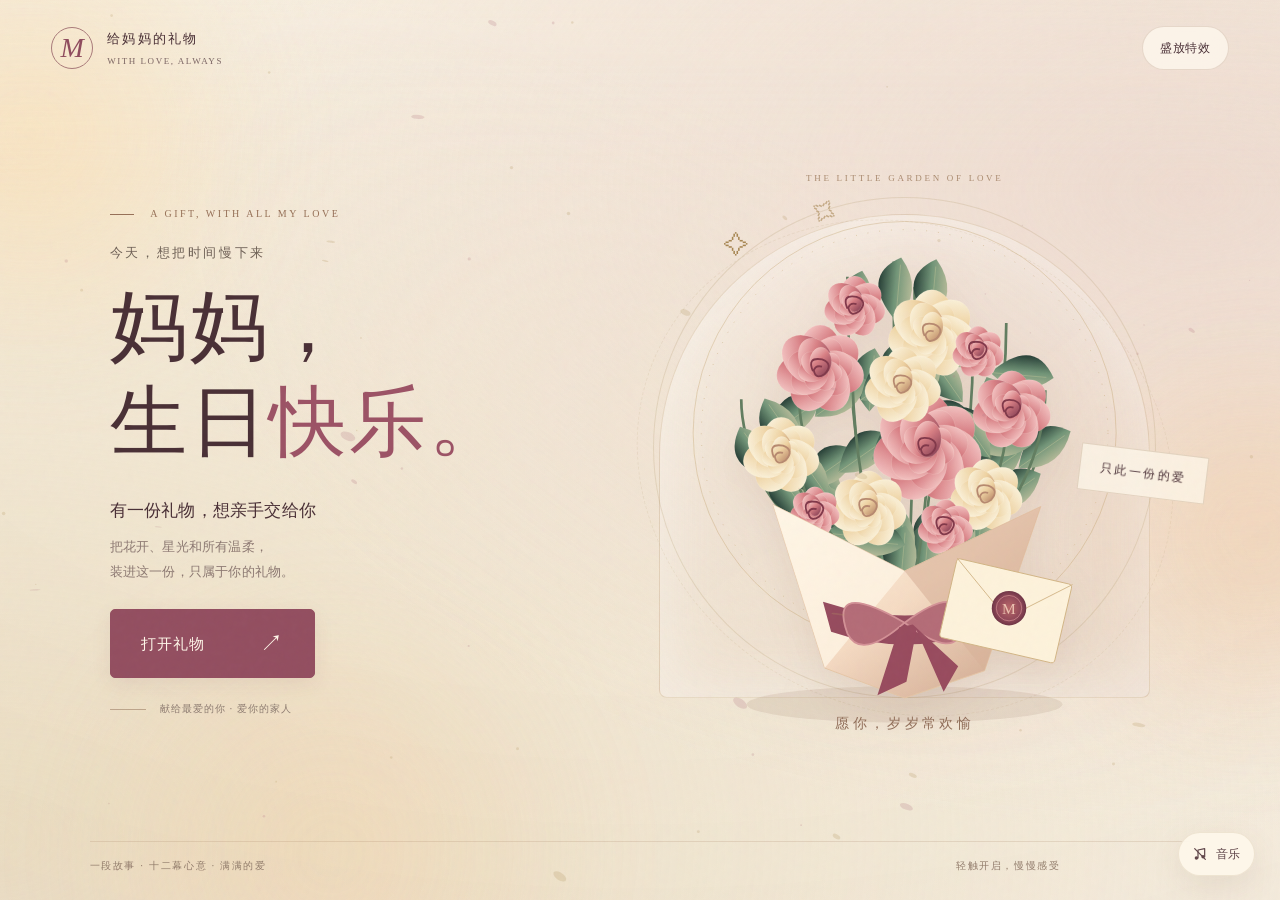
==== index.html @ ce263864 "Publish V8 birthday celebration and mobile layout" ====
<!DOCTYPE html>
<html lang="zh-CN">
<head>
<meta charset="utf-8">
<meta name="viewport" content="width=device-width,initial-scale=1,viewport-fit=cover">
<meta name="theme-color" content="#FBF3E9">
<meta name="format-detection" content="telephone=no,address=no,email=no">
<meta name="robots" content="noindex,nofollow">
<meta name="description" content="一封写给妈妈的生日祝福。">
<meta property="og:type" content="website">
<meta property="og:title" content="妈妈，生日快乐">
<meta property="og:description" content="有一份礼物，想亲手交给你。">
<meta property="og:image" content="assets/share.png">
<meta name="twitter:card" content="summary">
<title>妈妈，生日快乐</title>
<script src="motion-policy.js?v=gala8e"></script>
<link rel="icon" href="data:image/svg+xml,%3Csvg xmlns='http://www.w3.org/2000/svg' viewBox='0 0 32 32'%3E%3Crect width='32' height='32' rx='8' fill='%23FBF3E9'/%3E%3Crect x='9' y='17' width='14' height='9' rx='2' fill='%232A2420'/%3E%3Cpath d='M16 5c3 4 4 6 4 8a4 4 0 0 1-8 0c0-2 1-4 4-8z' fill='%23E8A85C'/%3E%3C/svg%3E">
<link rel="stylesheet" href="style.css?v=gala8e">
<link rel="stylesheet" href="story.css?v=gala8e">
<link rel="stylesheet" href="atelier.css?v=gala8e"><link rel="stylesheet" href="theatre.css?v=gala8e"><link rel="stylesheet" href="illustrated.css?v=gala8e"><link rel="stylesheet" href="gala.css?v=gala8e">
<link rel="stylesheet" href="performance.css?v=gala8e">
<link rel="stylesheet" href="surprises.css?v=gala8e">
<link rel="stylesheet" href="scenes-atelier.css?v=gala8e">
<link rel="preload" as="image" fetchpriority="low" href="assets/scenes/timeline.svg">
<link rel="preload" as="image" fetchpriority="low" href="assets/scenes/greenhouse.svg">
<link rel="preload" as="image" fetchpriority="low" href="assets/scenes/seaside.svg">
<link rel="preload" as="image" fetchpriority="low" href="assets/scenes/forest.svg">
<link rel="preload" as="image" fetchpriority="low" href="assets/scenes/clouds.svg">
<link rel="preload" as="image" fetchpriority="low" href="assets/scenes/musicbox.svg">
<link rel="preload" as="image" fetchpriority="low" href="assets/scenes/lanterns.svg">
<link rel="preload" as="image" fetchpriority="low" href="assets/scenes/memory.svg">
<link rel="preload" as="image" fetchpriority="low" href="assets/scenes/cake.svg">
<link rel="preload" as="image" fetchpriority="low" href="assets/scenes/wall.svg">
<link rel="preload" as="image" fetchpriority="low" href="assets/scenes/rain.svg">
<link rel="preload" as="image" fetchpriority="low" href="assets/scenes/closing.svg">
<link rel="stylesheet" href="chapter-details.css?v=gala8e">
<link rel="stylesheet" href="chapter-transitions.css?v=gala8e">
<link rel="stylesheet" href="paper-cut.css?v=gala8e">
<link rel="stylesheet" href="note-revival.css?v=gala8e">
<link rel="stylesheet" href="scene-play.css?v=gala8e">
<link rel="stylesheet" href="play-finale.css?v=gala8e">
<link rel="stylesheet" href="blessing-windows.css?v=gala8e">
<link rel="stylesheet" href="mobile-safe.css?v=gala8e">
</head>
<body>
<canvas id="celebration-fx" aria-hidden="true"></canvas>
<header class="atelier-header"><button class="brand" id="home-gift" aria-label="回到生日礼物首页"><b>M</b><span>给妈妈的礼物<small>WITH LOVE, ALWAYS</small></span></button><div class="header-actions"><button id="motion-toggle" class="utility" aria-pressed="false">盛放特效</button><button id="contents-open" hidden class="utility">礼物目录 <span aria-hidden="true">☰</span></button></div></header>
<dialog id="contents-dialog" class="atelier-dialog"><button class="dialog-close" data-close aria-label="关闭目录">×</button><p class="atelier-kicker">TWELVE CHAPTERS, ONE LOVE</p><h2>这一页，藏着很多爱</h2><p class="dialog-intro">慢慢看，也可以直接去你喜欢的地方。</p><div class="chapter-links"><button data-go="panel-timeline"><em>01</em><span>四季花园<small>把每一季的温柔，送给你</small></span><i>↗</i></button><button data-go="panel-greenhouse"><em>02</em><span>晨光温室<small>为爱浇水，静看花开</small></span><i>↗</i></button><button data-go="panel-seaside"><em>03</em><span>落日海湾<small>写下心愿，寄往大海</small></span><i>↗</i></button><button data-go="panel-forest"><em>04</em><span>萤火森林<small>唤醒萤火，点亮小径</small></span><i>↗</i></button><button data-go="panel-clouds"><em>05</em><span>云端气球<small>选择心愿，让气球出发</small></span><i>↗</i></button><button data-go="panel-musicbox"><em>06</em><span>旋转音乐盒<small>转动木马，听一段旋律</small></span><i>↗</i></button><button data-go="panel-lanterns"><em>07</em><span>团圆灯庭<small>亲手点亮六盏祝福灯</small></span><i>↗</i></button><button data-go="panel-memory"><em>08</em><span>收集星光<small>点亮六颗小小的心愿</small></span><i>↗</i></button><button data-go="panel-cake"><em>09</em><span>烛光许愿<small>吹灭蜡烛，看烟花绽放</small></span><i>↗</i></button><button data-go="panel-wall"><em>10</em><span>祝福信笺<small>把想说的话认真收藏</small></span><i>↗</i></button><button data-go="panel-rain"><em>11</em><span>温柔落满<small>让牵挂变成一场祝福雨</small></span><i>↗</i></button><button data-go="panel-closing"><em>12</em><span>一封家书<small>有些爱，想慢慢说给你听</small></span><i>↗</i></button></div><button type="button" id="keepsake-menu" class="keepsake-menu"><span>给妈妈的心意小册子 ↗</span><small id="keepsake-menu-count">已收藏 0 / 12 份心意</small></button><div class="transition-settings"><label for="transition-style">页面转场</label><select id="transition-style" disabled><option value="auto">整页折叠 · 纸飞机</option></select><label for="animation-quality">动画效果</label><select id="animation-quality" data-animation-quality><option value="auto">自动 · 推荐</option><option value="smooth">流畅</option><option value="rich">丰富</option></select><p>纸页会先盖住画面，再展开下一幕。手机可选“流畅”减少动态细节。左右滑动或点下方按钮，进入下一幕。</p></div></dialog>
<dialog id="season-dialog" class="atelier-dialog season-dialog"><button class="dialog-close" data-close aria-label="关闭花语">×</button><p class="atelier-kicker">A LITTLE WISH FOR YOU</p><div class="season-flower" aria-hidden="true">✿</div><h2 id="season-title"></h2><p id="season-copy"></p><button class="btn" data-close>把这份温柔收好</button></dialog>


<a class="skip-link" href="#open-gift">开始阅读礼物</a>

<!-- ============ 动态背景：底色 / 光斑 / 星点 / 光尘 / 暗角 ============ -->
<div class="bg" aria-hidden="true">
  <div class="bg-wash"></div>
  <div class="bg-glow bg-glow--a"></div>
  <div class="bg-glow bg-glow--b"></div>
  <div class="bg-glow bg-glow--c"></div>
  <div class="bg-bokeh" id="bg-bokeh"></div>
  <div class="bg-dust" id="bg-dust"></div>
  <div class="bg-meteors" id="bg-meteors"></div>
  <div class="bg-vignette"></div>
</div>

<div class="stage">

  <!-- ============ 第一幕：礼物盒 ============ -->
  <section class="act act--opening" id="act-opening" aria-labelledby="opening-title">
    <div class="opening-layout">
      <div class="opening-copy">
        <p class="atelier-kicker"><span></span> A GIFT, WITH ALL MY LOVE</p>
        <p class="eyebrow" id="opening-eyebrow">今天，想把时间慢下来</p>
        <h1 class="hero-title">妈妈，<br>生日<span>快乐。</span></h1>
        <p class="opening-note" id="opening-title">有一份礼物，想亲手交给你</p>
        <p class="hero-sub">把花开、星光和所有温柔，<br>装进这一份，只属于你的礼物。</p>
        <button class="btn primary-open" id="open-gift" type="button" aria-label="打开生日礼物"><span id="gift-label">打开礼物</span><span aria-hidden="true">↗</span></button>
        
        <div class="dedication"><span class="dedication-line"></span><span>献给最爱的你 · 爱你的家人</span></div>
      </div>
      <div class="opening-art"><div class="art-orbit orbit-a"></div><div class="art-orbit orbit-b"></div><p class="art-label">THE LITTLE GARDEN OF LOVE</p><svg class="bouquet-art" viewBox="0 0 600 650" aria-hidden="true" xmlns="http://www.w3.org/2000/svg"><defs>
    <linearGradient id="herorose" x2=".8" y2="1"><stop stop-color="#ffe0dc"/><stop offset=".48" stop-color="#d87f84"/><stop offset="1" stop-color="#873e53"/></linearGradient>
    <linearGradient id="herocream" x2=".8" y2="1"><stop stop-color="#fffced"/><stop offset=".55" stop-color="#eed2a1"/><stop offset="1" stop-color="#bc8969"/></linearGradient>
    <linearGradient id="heroleaf"><stop stop-color="#263e36"/><stop offset=".5" stop-color="#719477"/><stop offset="1" stop-color="#b2b997"/></linearGradient>
    <linearGradient id="heropaper" x2="1" y2="1"><stop stop-color="#fff9e9"/><stop offset=".5" stop-color="#f5dbc3"/><stop offset="1" stop-color="#c99e85"/></linearGradient>
    <radialGradient id="heroseal"><stop stop-color="#b96868"/><stop offset=".7" stop-color="#904758"/><stop offset="1" stop-color="#6e3445"/></radialGradient>
    </defs><ellipse cx="300" cy="592" rx="174" ry="20" fill="#815b47" opacity=".12"/>
    <circle cx="300" cy="293" r="233" fill="none" stroke="#b89456" opacity=".34"/>
    <circle cx="300" cy="293" r="224" fill="none" stroke="#b89456" stroke-dasharray="1 12" opacity=".45"/>
    <g class="flower-sway"><path d="M300 510 Q390 370 390 270" stroke="#627d60" stroke-width="3" fill="none"/><g transform="translate(375.6 308.4) rotate(55)"><path d="M0 0Q-45-45 0-70Q30-35 0 0Z" fill="url(#heroleaf)"/><path d="M0 0V-62" stroke="#d4d1a1" stroke-width=".6" opacity=".6"/></g><g transform="translate(355.8 361.2) rotate(55)"><path d="M0 0Q-45-45 0-70Q30-35 0 0Z" fill="url(#heroleaf)"/><path d="M0 0V-62" stroke="#d4d1a1" stroke-width=".6" opacity=".6"/></g><path d="M300 510 Q216 370 216 343" stroke="#627d60" stroke-width="3" fill="none"/><g transform="translate(230.0 370.3) rotate(-35)"><path d="M0 0Q-45-45 0-70Q30-35 0 0Z" fill="url(#heroleaf)"/><path d="M0 0V-62" stroke="#d4d1a1" stroke-width=".6" opacity=".6"/></g><g transform="translate(248.3 406.9) rotate(-35)"><path d="M0 0Q-45-45 0-70Q30-35 0 0Z" fill="url(#heroleaf)"/><path d="M0 0V-62" stroke="#d4d1a1" stroke-width=".6" opacity=".6"/></g><path d="M300 510 Q311 370 311 132" stroke="#627d60" stroke-width="3" fill="none"/><g transform="translate(310.0 192.9) rotate(95)"><path d="M0 0Q-45-45 0-70Q30-35 0 0Z" fill="url(#heroleaf)"/><path d="M0 0V-62" stroke="#d4d1a1" stroke-width=".6" opacity=".6"/></g><g transform="translate(307.3 276.0) rotate(95)"><path d="M0 0Q-45-45 0-70Q30-35 0 0Z" fill="url(#heroleaf)"/><path d="M0 0V-62" stroke="#d4d1a1" stroke-width=".6" opacity=".6"/></g><path d="M300 510 Q396 370 396 402" stroke="#627d60" stroke-width="3" fill="none"/><g transform="translate(381.3 419.7) rotate(5)"><path d="M0 0Q-45-45 0-70Q30-35 0 0Z" fill="url(#heroleaf)"/><path d="M0 0V-62" stroke="#d4d1a1" stroke-width=".6" opacity=".6"/></g><g transform="translate(360.0 443.3) rotate(5)"><path d="M0 0Q-45-45 0-70Q30-35 0 0Z" fill="url(#heroleaf)"/><path d="M0 0V-62" stroke="#d4d1a1" stroke-width=".6" opacity=".6"/></g><path d="M300 510 Q120 370 120 256" stroke="#627d60" stroke-width="3" fill="none"/><g transform="translate(149.4 296.7) rotate(55)"><path d="M0 0Q-45-45 0-70Q30-35 0 0Z" fill="url(#heroleaf)"/><path d="M0 0V-62" stroke="#d4d1a1" stroke-width=".6" opacity=".6"/></g><g transform="translate(188.9 352.6) rotate(55)"><path d="M0 0Q-45-45 0-70Q30-35 0 0Z" fill="url(#heroleaf)"/><path d="M0 0V-62" stroke="#d4d1a1" stroke-width=".6" opacity=".6"/></g><path d="M300 510 Q375 370 375 211" stroke="#627d60" stroke-width="3" fill="none"/><g transform="translate(363.8 259.2) rotate(-35)"><path d="M0 0Q-45-45 0-70Q30-35 0 0Z" fill="url(#heroleaf)"/><path d="M0 0V-62" stroke="#d4d1a1" stroke-width=".6" opacity=".6"/></g><g transform="translate(347.1 324.9) rotate(-35)"><path d="M0 0Q-45-45 0-70Q30-35 0 0Z" fill="url(#heroleaf)"/><path d="M0 0V-62" stroke="#d4d1a1" stroke-width=".6" opacity=".6"/></g><path d="M300 510 Q270 370 270 403" stroke="#627d60" stroke-width="3" fill="none"/><g transform="translate(275.4 420.4) rotate(95)"><path d="M0 0Q-45-45 0-70Q30-35 0 0Z" fill="url(#heroleaf)"/><path d="M0 0V-62" stroke="#d4d1a1" stroke-width=".6" opacity=".6"/></g><g transform="translate(281.9 443.8) rotate(95)"><path d="M0 0Q-45-45 0-70Q30-35 0 0Z" fill="url(#heroleaf)"/><path d="M0 0V-62" stroke="#d4d1a1" stroke-width=".6" opacity=".6"/></g><path d="M300 510 Q237 370 237 121" stroke="#627d60" stroke-width="3" fill="none"/><g transform="translate(247.2 184.0) rotate(5)"><path d="M0 0Q-45-45 0-70Q30-35 0 0Z" fill="url(#heroleaf)"/><path d="M0 0V-62" stroke="#d4d1a1" stroke-width=".6" opacity=".6"/></g><g transform="translate(261.1 269.4) rotate(5)"><path d="M0 0Q-45-45 0-70Q30-35 0 0Z" fill="url(#heroleaf)"/><path d="M0 0V-62" stroke="#d4d1a1" stroke-width=".6" opacity=".6"/></g><path d="M300 510 Q449 370 449 297" stroke="#627d60" stroke-width="3" fill="none"/><g transform="translate(425.5 331.4) rotate(55)"><path d="M0 0Q-45-45 0-70Q30-35 0 0Z" fill="url(#heroleaf)"/><path d="M0 0V-62" stroke="#d4d1a1" stroke-width=".6" opacity=".6"/></g><g transform="translate(392.6 378.2) rotate(55)"><path d="M0 0Q-45-45 0-70Q30-35 0 0Z" fill="url(#heroleaf)"/><path d="M0 0V-62" stroke="#d4d1a1" stroke-width=".6" opacity=".6"/></g><path d="M300 510 Q131 370 131 311" stroke="#627d60" stroke-width="3" fill="none"/><g transform="translate(158.8 343.4) rotate(-35)"><path d="M0 0Q-45-45 0-70Q30-35 0 0Z" fill="url(#heroleaf)"/><path d="M0 0V-62" stroke="#d4d1a1" stroke-width=".6" opacity=".6"/></g><g transform="translate(195.7 387.1) rotate(-35)"><path d="M0 0Q-45-45 0-70Q30-35 0 0Z" fill="url(#heroleaf)"/><path d="M0 0V-62" stroke="#d4d1a1" stroke-width=".6" opacity=".6"/></g><path d="M300 510 Q338 370 338 144" stroke="#627d60" stroke-width="3" fill="none"/><g transform="translate(331.9 203.3) rotate(95)"><path d="M0 0Q-45-45 0-70Q30-35 0 0Z" fill="url(#heroleaf)"/><path d="M0 0V-62" stroke="#d4d1a1" stroke-width=".6" opacity=".6"/></g><g transform="translate(323.6 283.7) rotate(95)"><path d="M0 0Q-45-45 0-70Q30-35 0 0Z" fill="url(#heroleaf)"/><path d="M0 0V-62" stroke="#d4d1a1" stroke-width=".6" opacity=".6"/></g><path d="M300 510 Q333 370 333 429" stroke="#627d60" stroke-width="3" fill="none"/><g transform="translate(328.5 442.2) rotate(5)"><path d="M0 0Q-45-45 0-70Q30-35 0 0Z" fill="url(#heroleaf)"/><path d="M0 0V-62" stroke="#d4d1a1" stroke-width=".6" opacity=".6"/></g><g transform="translate(321.1 459.9) rotate(5)"><path d="M0 0Q-45-45 0-70Q30-35 0 0Z" fill="url(#heroleaf)"/><path d="M0 0V-62" stroke="#d4d1a1" stroke-width=".6" opacity=".6"/></g><path d="M300 510 Q182 370 182 229" stroke="#627d60" stroke-width="3" fill="none"/><g transform="translate(201.1 274.8) rotate(55)"><path d="M0 0Q-45-45 0-70Q30-35 0 0Z" fill="url(#heroleaf)"/><path d="M0 0V-62" stroke="#d4d1a1" stroke-width=".6" opacity=".6"/></g><g transform="translate(227.0 336.4) rotate(55)"><path d="M0 0Q-45-45 0-70Q30-35 0 0Z" fill="url(#heroleaf)"/><path d="M0 0V-62" stroke="#d4d1a1" stroke-width=".6" opacity=".6"/></g><path d="M300 510 Q455 370 455 246" stroke="#627d60" stroke-width="3" fill="none"/><g transform="translate(430.4 288.6) rotate(-35)"><path d="M0 0Q-45-45 0-70Q30-35 0 0Z" fill="url(#heroleaf)"/><path d="M0 0V-62" stroke="#d4d1a1" stroke-width=".6" opacity=".6"/></g><g transform="translate(396.2 346.6) rotate(-35)"><path d="M0 0Q-45-45 0-70Q30-35 0 0Z" fill="url(#heroleaf)"/><path d="M0 0V-62" stroke="#d4d1a1" stroke-width=".6" opacity=".6"/></g><path d="M300 510 Q195 370 195 383" stroke="#627d60" stroke-width="3" fill="none"/><g transform="translate(212.3 403.4) rotate(95)"><path d="M0 0Q-45-45 0-70Q30-35 0 0Z" fill="url(#heroleaf)"/><path d="M0 0V-62" stroke="#d4d1a1" stroke-width=".6" opacity=".6"/></g><g transform="translate(235.3 431.3) rotate(95)"><path d="M0 0Q-45-45 0-70Q30-35 0 0Z" fill="url(#heroleaf)"/><path d="M0 0V-62" stroke="#d4d1a1" stroke-width=".6" opacity=".6"/></g><path d="M300 510 Q288 370 288 104" stroke="#627d60" stroke-width="3" fill="none"/><g transform="translate(290.1 169.3) rotate(5)"><path d="M0 0Q-45-45 0-70Q30-35 0 0Z" fill="url(#heroleaf)"/><path d="M0 0V-62" stroke="#d4d1a1" stroke-width=".6" opacity=".6"/></g><g transform="translate(292.7 258.5) rotate(5)"><path d="M0 0Q-45-45 0-70Q30-35 0 0Z" fill="url(#heroleaf)"/><path d="M0 0V-62" stroke="#d4d1a1" stroke-width=".6" opacity=".6"/></g><path d="M300 510 Q386 370 386 321" stroke="#627d60" stroke-width="3" fill="none"/><g transform="translate(372.7 351.6) rotate(55)"><path d="M0 0Q-45-45 0-70Q30-35 0 0Z" fill="url(#heroleaf)"/><path d="M0 0V-62" stroke="#d4d1a1" stroke-width=".6" opacity=".6"/></g><g transform="translate(353.7 393.1) rotate(55)"><path d="M0 0Q-45-45 0-70Q30-35 0 0Z" fill="url(#heroleaf)"/><path d="M0 0V-62" stroke="#d4d1a1" stroke-width=".6" opacity=".6"/></g><path d="M300 510 Q164 370 164 274" stroke="#627d60" stroke-width="3" fill="none"/><g transform="translate(185.9 312.4) rotate(-35)"><path d="M0 0Q-45-45 0-70Q30-35 0 0Z" fill="url(#heroleaf)"/><path d="M0 0V-62" stroke="#d4d1a1" stroke-width=".6" opacity=".6"/></g><g transform="translate(215.8 364.1) rotate(-35)"><path d="M0 0Q-45-45 0-70Q30-35 0 0Z" fill="url(#heroleaf)"/><path d="M0 0V-62" stroke="#d4d1a1" stroke-width=".6" opacity=".6"/></g><path d="M300 510 Q412 370 412 172" stroke="#627d60" stroke-width="3" fill="none"/><g transform="translate(394.4 226.4) rotate(95)"><path d="M0 0Q-45-45 0-70Q30-35 0 0Z" fill="url(#heroleaf)"/><path d="M0 0V-62" stroke="#d4d1a1" stroke-width=".6" opacity=".6"/></g><g transform="translate(369.7 300.7) rotate(95)"><path d="M0 0Q-45-45 0-70Q30-35 0 0Z" fill="url(#heroleaf)"/><path d="M0 0V-62" stroke="#d4d1a1" stroke-width=".6" opacity=".6"/></g><path d="M300 510 Q292 370 292 436" stroke="#627d60" stroke-width="3" fill="none"/><g transform="translate(293.3 448.5) rotate(5)"><path d="M0 0Q-45-45 0-70Q30-35 0 0Z" fill="url(#heroleaf)"/><path d="M0 0V-62" stroke="#d4d1a1" stroke-width=".6" opacity=".6"/></g><g transform="translate(295.1 464.6) rotate(5)"><path d="M0 0Q-45-45 0-70Q30-35 0 0Z" fill="url(#heroleaf)"/><path d="M0 0V-62" stroke="#d4d1a1" stroke-width=".6" opacity=".6"/></g><path d="M300 510 Q242 370 242 208" stroke="#627d60" stroke-width="3" fill="none"/><g transform="translate(251.4 256.9) rotate(55)"><path d="M0 0Q-45-45 0-70Q30-35 0 0Z" fill="url(#heroleaf)"/><path d="M0 0V-62" stroke="#d4d1a1" stroke-width=".6" opacity=".6"/></g><g transform="translate(264.1 323.2) rotate(55)"><path d="M0 0Q-45-45 0-70Q30-35 0 0Z" fill="url(#heroleaf)"/><path d="M0 0V-62" stroke="#d4d1a1" stroke-width=".6" opacity=".6"/></g><path d="M300 510 Q412 370 412 284" stroke="#627d60" stroke-width="3" fill="none"/><g transform="translate(394.1 320.4) rotate(-35)"><path d="M0 0Q-45-45 0-70Q30-35 0 0Z" fill="url(#heroleaf)"/><path d="M0 0V-62" stroke="#d4d1a1" stroke-width=".6" opacity=".6"/></g><g transform="translate(369.5 370.0) rotate(-35)"><path d="M0 0Q-45-45 0-70Q30-35 0 0Z" fill="url(#heroleaf)"/><path d="M0 0V-62" stroke="#d4d1a1" stroke-width=".6" opacity=".6"/></g><path d="M300 510 Q188 370 188 349" stroke="#627d60" stroke-width="3" fill="none"/><g transform="translate(206.4 374.9) rotate(95)"><path d="M0 0Q-45-45 0-70Q30-35 0 0Z" fill="url(#heroleaf)"/><path d="M0 0V-62" stroke="#d4d1a1" stroke-width=".6" opacity=".6"/></g><g transform="translate(230.9 410.3) rotate(95)"><path d="M0 0Q-45-45 0-70Q30-35 0 0Z" fill="url(#heroleaf)"/><path d="M0 0V-62" stroke="#d4d1a1" stroke-width=".6" opacity=".6"/></g><path d="M300 510 Q334 370 334 106" stroke="#627d60" stroke-width="3" fill="none"/><g transform="translate(328.9 171.4) rotate(5)"><path d="M0 0Q-45-45 0-70Q30-35 0 0Z" fill="url(#heroleaf)"/><path d="M0 0V-62" stroke="#d4d1a1" stroke-width=".6" opacity=".6"/></g><g transform="translate(321.3 260.1) rotate(5)"><path d="M0 0Q-45-45 0-70Q30-35 0 0Z" fill="url(#heroleaf)"/><path d="M0 0V-62" stroke="#d4d1a1" stroke-width=".6" opacity=".6"/></g><g class="bloom bloom-0" style="--delay:0.0s" transform="translate(207 223)"><g class="bloom-inner"><ellipse rx="23.9" ry="32.2" cy="-16.6" transform="rotate(0.0)" fill="url(#herorose)" stroke="#fff7e9" stroke-opacity=".2" stroke-width=".7"/><ellipse rx="23.9" ry="32.2" cy="-16.6" transform="rotate(51.4)" fill="url(#herorose)" stroke="#fff7e9" stroke-opacity=".2" stroke-width=".7"/><ellipse rx="23.9" ry="32.2" cy="-16.6" transform="rotate(102.9)" fill="url(#herorose)" stroke="#fff7e9" stroke-opacity=".2" stroke-width=".7"/><ellipse rx="23.9" ry="32.2" cy="-16.6" transform="rotate(154.3)" fill="url(#herorose)" stroke="#fff7e9" stroke-opacity=".2" stroke-width=".7"/><ellipse rx="23.9" ry="32.2" cy="-16.6" transform="rotate(205.7)" fill="url(#herorose)" stroke="#fff7e9" stroke-opacity=".2" stroke-width=".7"/><ellipse rx="23.9" ry="32.2" cy="-16.6" transform="rotate(257.1)" fill="url(#herorose)" stroke="#fff7e9" stroke-opacity=".2" stroke-width=".7"/><ellipse rx="23.9" ry="32.2" cy="-16.6" transform="rotate(308.6)" fill="url(#herorose)" stroke="#fff7e9" stroke-opacity=".2" stroke-width=".7"/><ellipse rx="17.9" ry="24.1" cy="-12.4" transform="rotate(27.0)" fill="url(#herorose)" stroke="#fff7e9" stroke-opacity=".2" stroke-width=".7"/><ellipse rx="17.9" ry="24.1" cy="-12.4" transform="rotate(78.4)" fill="url(#herorose)" stroke="#fff7e9" stroke-opacity=".2" stroke-width=".7"/><ellipse rx="17.9" ry="24.1" cy="-12.4" transform="rotate(129.9)" fill="url(#herorose)" stroke="#fff7e9" stroke-opacity=".2" stroke-width=".7"/><ellipse rx="17.9" ry="24.1" cy="-12.4" transform="rotate(181.3)" fill="url(#herorose)" stroke="#fff7e9" stroke-opacity=".2" stroke-width=".7"/><ellipse rx="17.9" ry="24.1" cy="-12.4" transform="rotate(232.7)" fill="url(#herorose)" stroke="#fff7e9" stroke-opacity=".2" stroke-width=".7"/><ellipse rx="17.9" ry="24.1" cy="-12.4" transform="rotate(284.1)" fill="url(#herorose)" stroke="#fff7e9" stroke-opacity=".2" stroke-width=".7"/><ellipse rx="17.9" ry="24.1" cy="-12.4" transform="rotate(335.6)" fill="url(#herorose)" stroke="#fff7e9" stroke-opacity=".2" stroke-width=".7"/><ellipse rx="12.0" ry="16.1" cy="-8.3" transform="rotate(54.0)" fill="url(#herorose)" stroke="#fff7e9" stroke-opacity=".2" stroke-width=".7"/><ellipse rx="12.0" ry="16.1" cy="-8.3" transform="rotate(105.4)" fill="url(#herorose)" stroke="#fff7e9" stroke-opacity=".2" stroke-width=".7"/><ellipse rx="12.0" ry="16.1" cy="-8.3" transform="rotate(156.9)" fill="url(#herorose)" stroke="#fff7e9" stroke-opacity=".2" stroke-width=".7"/><ellipse rx="12.0" ry="16.1" cy="-8.3" transform="rotate(208.3)" fill="url(#herorose)" stroke="#fff7e9" stroke-opacity=".2" stroke-width=".7"/><ellipse rx="12.0" ry="16.1" cy="-8.3" transform="rotate(259.7)" fill="url(#herorose)" stroke="#fff7e9" stroke-opacity=".2" stroke-width=".7"/><ellipse rx="12.0" ry="16.1" cy="-8.3" transform="rotate(311.1)" fill="url(#herorose)" stroke="#fff7e9" stroke-opacity=".2" stroke-width=".7"/><ellipse rx="12.0" ry="16.1" cy="-8.3" transform="rotate(362.6)" fill="url(#herorose)" stroke="#fff7e9" stroke-opacity=".2" stroke-width=".7"/><path d="M-8 2Q-15-14 2-11Q15-6 5 5Q-5 12-7 1Q-5-5 2-3" fill="none" stroke="#81384a" stroke-width="2"/></g></g><g class="bloom bloom-1" style="--delay:0.11s" transform="translate(330 184)"><g class="bloom-inner"><ellipse rx="23.9" ry="32.2" cy="-16.6" transform="rotate(0.0)" fill="url(#herocream)" stroke="#fff7e9" stroke-opacity=".2" stroke-width=".7"/><ellipse rx="23.9" ry="32.2" cy="-16.6" transform="rotate(51.4)" fill="url(#herocream)" stroke="#fff7e9" stroke-opacity=".2" stroke-width=".7"/><ellipse rx="23.9" ry="32.2" cy="-16.6" transform="rotate(102.9)" fill="url(#herocream)" stroke="#fff7e9" stroke-opacity=".2" stroke-width=".7"/><ellipse rx="23.9" ry="32.2" cy="-16.6" transform="rotate(154.3)" fill="url(#herocream)" stroke="#fff7e9" stroke-opacity=".2" stroke-width=".7"/><ellipse rx="23.9" ry="32.2" cy="-16.6" transform="rotate(205.7)" fill="url(#herocream)" stroke="#fff7e9" stroke-opacity=".2" stroke-width=".7"/><ellipse rx="23.9" ry="32.2" cy="-16.6" transform="rotate(257.1)" fill="url(#herocream)" stroke="#fff7e9" stroke-opacity=".2" stroke-width=".7"/><ellipse rx="23.9" ry="32.2" cy="-16.6" transform="rotate(308.6)" fill="url(#herocream)" stroke="#fff7e9" stroke-opacity=".2" stroke-width=".7"/><ellipse rx="17.9" ry="24.1" cy="-12.4" transform="rotate(27.0)" fill="url(#herocream)" stroke="#fff7e9" stroke-opacity=".2" stroke-width=".7"/><ellipse rx="17.9" ry="24.1" cy="-12.4" transform="rotate(78.4)" fill="url(#herocream)" stroke="#fff7e9" stroke-opacity=".2" stroke-width=".7"/><ellipse rx="17.9" ry="24.1" cy="-12.4" transform="rotate(129.9)" fill="url(#herocream)" stroke="#fff7e9" stroke-opacity=".2" stroke-width=".7"/><ellipse rx="17.9" ry="24.1" cy="-12.4" transform="rotate(181.3)" fill="url(#herocream)" stroke="#fff7e9" stroke-opacity=".2" stroke-width=".7"/><ellipse rx="17.9" ry="24.1" cy="-12.4" transform="rotate(232.7)" fill="url(#herocream)" stroke="#fff7e9" stroke-opacity=".2" stroke-width=".7"/><ellipse rx="17.9" ry="24.1" cy="-12.4" transform="rotate(284.1)" fill="url(#herocream)" stroke="#fff7e9" stroke-opacity=".2" stroke-width=".7"/><ellipse rx="17.9" ry="24.1" cy="-12.4" transform="rotate(335.6)" fill="url(#herocream)" stroke="#fff7e9" stroke-opacity=".2" stroke-width=".7"/><ellipse rx="12.0" ry="16.1" cy="-8.3" transform="rotate(54.0)" fill="url(#herocream)" stroke="#fff7e9" stroke-opacity=".2" stroke-width=".7"/><ellipse rx="12.0" ry="16.1" cy="-8.3" transform="rotate(105.4)" fill="url(#herocream)" stroke="#fff7e9" stroke-opacity=".2" stroke-width=".7"/><ellipse rx="12.0" ry="16.1" cy="-8.3" transform="rotate(156.9)" fill="url(#herocream)" stroke="#fff7e9" stroke-opacity=".2" stroke-width=".7"/><ellipse rx="12.0" ry="16.1" cy="-8.3" transform="rotate(208.3)" fill="url(#herocream)" stroke="#fff7e9" stroke-opacity=".2" stroke-width=".7"/><ellipse rx="12.0" ry="16.1" cy="-8.3" transform="rotate(259.7)" fill="url(#herocream)" stroke="#fff7e9" stroke-opacity=".2" stroke-width=".7"/><ellipse rx="12.0" ry="16.1" cy="-8.3" transform="rotate(311.1)" fill="url(#herocream)" stroke="#fff7e9" stroke-opacity=".2" stroke-width=".7"/><ellipse rx="12.0" ry="16.1" cy="-8.3" transform="rotate(362.6)" fill="url(#herocream)" stroke="#fff7e9" stroke-opacity=".2" stroke-width=".7"/><path d="M-8 2Q-15-14 2-11Q15-6 5 5Q-5 12-7 1Q-5-5 2-3" fill="none" stroke="#b7896f" stroke-width="2"/></g></g><g class="bloom bloom-2" style="--delay:0.22s" transform="translate(418 268)"><g class="bloom-inner"><ellipse rx="21.3" ry="28.7" cy="-14.8" transform="rotate(0.0)" fill="url(#herorose)" stroke="#fff7e9" stroke-opacity=".2" stroke-width=".7"/><ellipse rx="21.3" ry="28.7" cy="-14.8" transform="rotate(51.4)" fill="url(#herorose)" stroke="#fff7e9" stroke-opacity=".2" stroke-width=".7"/><ellipse rx="21.3" ry="28.7" cy="-14.8" transform="rotate(102.9)" fill="url(#herorose)" stroke="#fff7e9" stroke-opacity=".2" stroke-width=".7"/><ellipse rx="21.3" ry="28.7" cy="-14.8" transform="rotate(154.3)" fill="url(#herorose)" stroke="#fff7e9" stroke-opacity=".2" stroke-width=".7"/><ellipse rx="21.3" ry="28.7" cy="-14.8" transform="rotate(205.7)" fill="url(#herorose)" stroke="#fff7e9" stroke-opacity=".2" stroke-width=".7"/><ellipse rx="21.3" ry="28.7" cy="-14.8" transform="rotate(257.1)" fill="url(#herorose)" stroke="#fff7e9" stroke-opacity=".2" stroke-width=".7"/><ellipse rx="21.3" ry="28.7" cy="-14.8" transform="rotate(308.6)" fill="url(#herorose)" stroke="#fff7e9" stroke-opacity=".2" stroke-width=".7"/><ellipse rx="16.0" ry="21.5" cy="-11.1" transform="rotate(27.0)" fill="url(#herorose)" stroke="#fff7e9" stroke-opacity=".2" stroke-width=".7"/><ellipse rx="16.0" ry="21.5" cy="-11.1" transform="rotate(78.4)" fill="url(#herorose)" stroke="#fff7e9" stroke-opacity=".2" stroke-width=".7"/><ellipse rx="16.0" ry="21.5" cy="-11.1" transform="rotate(129.9)" fill="url(#herorose)" stroke="#fff7e9" stroke-opacity=".2" stroke-width=".7"/><ellipse rx="16.0" ry="21.5" cy="-11.1" transform="rotate(181.3)" fill="url(#herorose)" stroke="#fff7e9" stroke-opacity=".2" stroke-width=".7"/><ellipse rx="16.0" ry="21.5" cy="-11.1" transform="rotate(232.7)" fill="url(#herorose)" stroke="#fff7e9" stroke-opacity=".2" stroke-width=".7"/><ellipse rx="16.0" ry="21.5" cy="-11.1" transform="rotate(284.1)" fill="url(#herorose)" stroke="#fff7e9" stroke-opacity=".2" stroke-width=".7"/><ellipse rx="16.0" ry="21.5" cy="-11.1" transform="rotate(335.6)" fill="url(#herorose)" stroke="#fff7e9" stroke-opacity=".2" stroke-width=".7"/><ellipse rx="10.7" ry="14.3" cy="-7.4" transform="rotate(54.0)" fill="url(#herorose)" stroke="#fff7e9" stroke-opacity=".2" stroke-width=".7"/><ellipse rx="10.7" ry="14.3" cy="-7.4" transform="rotate(105.4)" fill="url(#herorose)" stroke="#fff7e9" stroke-opacity=".2" stroke-width=".7"/><ellipse rx="10.7" ry="14.3" cy="-7.4" transform="rotate(156.9)" fill="url(#herorose)" stroke="#fff7e9" stroke-opacity=".2" stroke-width=".7"/><ellipse rx="10.7" ry="14.3" cy="-7.4" transform="rotate(208.3)" fill="url(#herorose)" stroke="#fff7e9" stroke-opacity=".2" stroke-width=".7"/><ellipse rx="10.7" ry="14.3" cy="-7.4" transform="rotate(259.7)" fill="url(#herorose)" stroke="#fff7e9" stroke-opacity=".2" stroke-width=".7"/><ellipse rx="10.7" ry="14.3" cy="-7.4" transform="rotate(311.1)" fill="url(#herorose)" stroke="#fff7e9" stroke-opacity=".2" stroke-width=".7"/><ellipse rx="10.7" ry="14.3" cy="-7.4" transform="rotate(362.6)" fill="url(#herorose)" stroke="#fff7e9" stroke-opacity=".2" stroke-width=".7"/><path d="M-8 2Q-15-14 2-11Q15-6 5 5Q-5 12-7 1Q-5-5 2-3" fill="none" stroke="#81384a" stroke-width="2"/></g></g><g class="bloom bloom-3" style="--delay:0.33s" transform="translate(164 318)"><g class="bloom-inner"><ellipse rx="20.8" ry="28.0" cy="-14.4" transform="rotate(0.0)" fill="url(#herocream)" stroke="#fff7e9" stroke-opacity=".2" stroke-width=".7"/><ellipse rx="20.8" ry="28.0" cy="-14.4" transform="rotate(51.4)" fill="url(#herocream)" stroke="#fff7e9" stroke-opacity=".2" stroke-width=".7"/><ellipse rx="20.8" ry="28.0" cy="-14.4" transform="rotate(102.9)" fill="url(#herocream)" stroke="#fff7e9" stroke-opacity=".2" stroke-width=".7"/><ellipse rx="20.8" ry="28.0" cy="-14.4" transform="rotate(154.3)" fill="url(#herocream)" stroke="#fff7e9" stroke-opacity=".2" stroke-width=".7"/><ellipse rx="20.8" ry="28.0" cy="-14.4" transform="rotate(205.7)" fill="url(#herocream)" stroke="#fff7e9" stroke-opacity=".2" stroke-width=".7"/><ellipse rx="20.8" ry="28.0" cy="-14.4" transform="rotate(257.1)" fill="url(#herocream)" stroke="#fff7e9" stroke-opacity=".2" stroke-width=".7"/><ellipse rx="20.8" ry="28.0" cy="-14.4" transform="rotate(308.6)" fill="url(#herocream)" stroke="#fff7e9" stroke-opacity=".2" stroke-width=".7"/><ellipse rx="15.6" ry="21.0" cy="-10.8" transform="rotate(27.0)" fill="url(#herocream)" stroke="#fff7e9" stroke-opacity=".2" stroke-width=".7"/><ellipse rx="15.6" ry="21.0" cy="-10.8" transform="rotate(78.4)" fill="url(#herocream)" stroke="#fff7e9" stroke-opacity=".2" stroke-width=".7"/><ellipse rx="15.6" ry="21.0" cy="-10.8" transform="rotate(129.9)" fill="url(#herocream)" stroke="#fff7e9" stroke-opacity=".2" stroke-width=".7"/><ellipse rx="15.6" ry="21.0" cy="-10.8" transform="rotate(181.3)" fill="url(#herocream)" stroke="#fff7e9" stroke-opacity=".2" stroke-width=".7"/><ellipse rx="15.6" ry="21.0" cy="-10.8" transform="rotate(232.7)" fill="url(#herocream)" stroke="#fff7e9" stroke-opacity=".2" stroke-width=".7"/><ellipse rx="15.6" ry="21.0" cy="-10.8" transform="rotate(284.1)" fill="url(#herocream)" stroke="#fff7e9" stroke-opacity=".2" stroke-width=".7"/><ellipse rx="15.6" ry="21.0" cy="-10.8" transform="rotate(335.6)" fill="url(#herocream)" stroke="#fff7e9" stroke-opacity=".2" stroke-width=".7"/><ellipse rx="10.4" ry="14.0" cy="-7.2" transform="rotate(54.0)" fill="url(#herocream)" stroke="#fff7e9" stroke-opacity=".2" stroke-width=".7"/><ellipse rx="10.4" ry="14.0" cy="-7.2" transform="rotate(105.4)" fill="url(#herocream)" stroke="#fff7e9" stroke-opacity=".2" stroke-width=".7"/><ellipse rx="10.4" ry="14.0" cy="-7.2" transform="rotate(156.9)" fill="url(#herocream)" stroke="#fff7e9" stroke-opacity=".2" stroke-width=".7"/><ellipse rx="10.4" ry="14.0" cy="-7.2" transform="rotate(208.3)" fill="url(#herocream)" stroke="#fff7e9" stroke-opacity=".2" stroke-width=".7"/><ellipse rx="10.4" ry="14.0" cy="-7.2" transform="rotate(259.7)" fill="url(#herocream)" stroke="#fff7e9" stroke-opacity=".2" stroke-width=".7"/><ellipse rx="10.4" ry="14.0" cy="-7.2" transform="rotate(311.1)" fill="url(#herocream)" stroke="#fff7e9" stroke-opacity=".2" stroke-width=".7"/><ellipse rx="10.4" ry="14.0" cy="-7.2" transform="rotate(362.6)" fill="url(#herocream)" stroke="#fff7e9" stroke-opacity=".2" stroke-width=".7"/><path d="M-8 2Q-15-14 2-11Q15-6 5 5Q-5 12-7 1Q-5-5 2-3" fill="none" stroke="#b7896f" stroke-width="2"/></g></g><g class="bloom bloom-4" style="--delay:0.44s" transform="translate(325 310)"><g class="bloom-inner"><ellipse rx="29.6" ry="39.9" cy="-20.5" transform="rotate(0.0)" fill="url(#herorose)" stroke="#fff7e9" stroke-opacity=".2" stroke-width=".7"/><ellipse rx="29.6" ry="39.9" cy="-20.5" transform="rotate(51.4)" fill="url(#herorose)" stroke="#fff7e9" stroke-opacity=".2" stroke-width=".7"/><ellipse rx="29.6" ry="39.9" cy="-20.5" transform="rotate(102.9)" fill="url(#herorose)" stroke="#fff7e9" stroke-opacity=".2" stroke-width=".7"/><ellipse rx="29.6" ry="39.9" cy="-20.5" transform="rotate(154.3)" fill="url(#herorose)" stroke="#fff7e9" stroke-opacity=".2" stroke-width=".7"/><ellipse rx="29.6" ry="39.9" cy="-20.5" transform="rotate(205.7)" fill="url(#herorose)" stroke="#fff7e9" stroke-opacity=".2" stroke-width=".7"/><ellipse rx="29.6" ry="39.9" cy="-20.5" transform="rotate(257.1)" fill="url(#herorose)" stroke="#fff7e9" stroke-opacity=".2" stroke-width=".7"/><ellipse rx="29.6" ry="39.9" cy="-20.5" transform="rotate(308.6)" fill="url(#herorose)" stroke="#fff7e9" stroke-opacity=".2" stroke-width=".7"/><ellipse rx="22.2" ry="29.9" cy="-15.4" transform="rotate(27.0)" fill="url(#herorose)" stroke="#fff7e9" stroke-opacity=".2" stroke-width=".7"/><ellipse rx="22.2" ry="29.9" cy="-15.4" transform="rotate(78.4)" fill="url(#herorose)" stroke="#fff7e9" stroke-opacity=".2" stroke-width=".7"/><ellipse rx="22.2" ry="29.9" cy="-15.4" transform="rotate(129.9)" fill="url(#herorose)" stroke="#fff7e9" stroke-opacity=".2" stroke-width=".7"/><ellipse rx="22.2" ry="29.9" cy="-15.4" transform="rotate(181.3)" fill="url(#herorose)" stroke="#fff7e9" stroke-opacity=".2" stroke-width=".7"/><ellipse rx="22.2" ry="29.9" cy="-15.4" transform="rotate(232.7)" fill="url(#herorose)" stroke="#fff7e9" stroke-opacity=".2" stroke-width=".7"/><ellipse rx="22.2" ry="29.9" cy="-15.4" transform="rotate(284.1)" fill="url(#herorose)" stroke="#fff7e9" stroke-opacity=".2" stroke-width=".7"/><ellipse rx="22.2" ry="29.9" cy="-15.4" transform="rotate(335.6)" fill="url(#herorose)" stroke="#fff7e9" stroke-opacity=".2" stroke-width=".7"/><ellipse rx="14.8" ry="19.9" cy="-10.3" transform="rotate(54.0)" fill="url(#herorose)" stroke="#fff7e9" stroke-opacity=".2" stroke-width=".7"/><ellipse rx="14.8" ry="19.9" cy="-10.3" transform="rotate(105.4)" fill="url(#herorose)" stroke="#fff7e9" stroke-opacity=".2" stroke-width=".7"/><ellipse rx="14.8" ry="19.9" cy="-10.3" transform="rotate(156.9)" fill="url(#herorose)" stroke="#fff7e9" stroke-opacity=".2" stroke-width=".7"/><ellipse rx="14.8" ry="19.9" cy="-10.3" transform="rotate(208.3)" fill="url(#herorose)" stroke="#fff7e9" stroke-opacity=".2" stroke-width=".7"/><ellipse rx="14.8" ry="19.9" cy="-10.3" transform="rotate(259.7)" fill="url(#herorose)" stroke="#fff7e9" stroke-opacity=".2" stroke-width=".7"/><ellipse rx="14.8" ry="19.9" cy="-10.3" transform="rotate(311.1)" fill="url(#herorose)" stroke="#fff7e9" stroke-opacity=".2" stroke-width=".7"/><ellipse rx="14.8" ry="19.9" cy="-10.3" transform="rotate(362.6)" fill="url(#herorose)" stroke="#fff7e9" stroke-opacity=".2" stroke-width=".7"/><path d="M-8 2Q-15-14 2-11Q15-6 5 5Q-5 12-7 1Q-5-5 2-3" fill="none" stroke="#81384a" stroke-width="2"/></g></g><g class="bloom bloom-5" style="--delay:0.55s" transform="translate(260 377)"><g class="bloom-inner"><ellipse rx="20.8" ry="28.0" cy="-14.4" transform="rotate(0.0)" fill="url(#herocream)" stroke="#fff7e9" stroke-opacity=".2" stroke-width=".7"/><ellipse rx="20.8" ry="28.0" cy="-14.4" transform="rotate(51.4)" fill="url(#herocream)" stroke="#fff7e9" stroke-opacity=".2" stroke-width=".7"/><ellipse rx="20.8" ry="28.0" cy="-14.4" transform="rotate(102.9)" fill="url(#herocream)" stroke="#fff7e9" stroke-opacity=".2" stroke-width=".7"/><ellipse rx="20.8" ry="28.0" cy="-14.4" transform="rotate(154.3)" fill="url(#herocream)" stroke="#fff7e9" stroke-opacity=".2" stroke-width=".7"/><ellipse rx="20.8" ry="28.0" cy="-14.4" transform="rotate(205.7)" fill="url(#herocream)" stroke="#fff7e9" stroke-opacity=".2" stroke-width=".7"/><ellipse rx="20.8" ry="28.0" cy="-14.4" transform="rotate(257.1)" fill="url(#herocream)" stroke="#fff7e9" stroke-opacity=".2" stroke-width=".7"/><ellipse rx="20.8" ry="28.0" cy="-14.4" transform="rotate(308.6)" fill="url(#herocream)" stroke="#fff7e9" stroke-opacity=".2" stroke-width=".7"/><ellipse rx="15.6" ry="21.0" cy="-10.8" transform="rotate(27.0)" fill="url(#herocream)" stroke="#fff7e9" stroke-opacity=".2" stroke-width=".7"/><ellipse rx="15.6" ry="21.0" cy="-10.8" transform="rotate(78.4)" fill="url(#herocream)" stroke="#fff7e9" stroke-opacity=".2" stroke-width=".7"/><ellipse rx="15.6" ry="21.0" cy="-10.8" transform="rotate(129.9)" fill="url(#herocream)" stroke="#fff7e9" stroke-opacity=".2" stroke-width=".7"/><ellipse rx="15.6" ry="21.0" cy="-10.8" transform="rotate(181.3)" fill="url(#herocream)" stroke="#fff7e9" stroke-opacity=".2" stroke-width=".7"/><ellipse rx="15.6" ry="21.0" cy="-10.8" transform="rotate(232.7)" fill="url(#herocream)" stroke="#fff7e9" stroke-opacity=".2" stroke-width=".7"/><ellipse rx="15.6" ry="21.0" cy="-10.8" transform="rotate(284.1)" fill="url(#herocream)" stroke="#fff7e9" stroke-opacity=".2" stroke-width=".7"/><ellipse rx="15.6" ry="21.0" cy="-10.8" transform="rotate(335.6)" fill="url(#herocream)" stroke="#fff7e9" stroke-opacity=".2" stroke-width=".7"/><ellipse rx="10.4" ry="14.0" cy="-7.2" transform="rotate(54.0)" fill="url(#herocream)" stroke="#fff7e9" stroke-opacity=".2" stroke-width=".7"/><ellipse rx="10.4" ry="14.0" cy="-7.2" transform="rotate(105.4)" fill="url(#herocream)" stroke="#fff7e9" stroke-opacity=".2" stroke-width=".7"/><ellipse rx="10.4" ry="14.0" cy="-7.2" transform="rotate(156.9)" fill="url(#herocream)" stroke="#fff7e9" stroke-opacity=".2" stroke-width=".7"/><ellipse rx="10.4" ry="14.0" cy="-7.2" transform="rotate(208.3)" fill="url(#herocream)" stroke="#fff7e9" stroke-opacity=".2" stroke-width=".7"/><ellipse rx="10.4" ry="14.0" cy="-7.2" transform="rotate(259.7)" fill="url(#herocream)" stroke="#fff7e9" stroke-opacity=".2" stroke-width=".7"/><ellipse rx="10.4" ry="14.0" cy="-7.2" transform="rotate(311.1)" fill="url(#herocream)" stroke="#fff7e9" stroke-opacity=".2" stroke-width=".7"/><ellipse rx="10.4" ry="14.0" cy="-7.2" transform="rotate(362.6)" fill="url(#herocream)" stroke="#fff7e9" stroke-opacity=".2" stroke-width=".7"/><path d="M-8 2Q-15-14 2-11Q15-6 5 5Q-5 12-7 1Q-5-5 2-3" fill="none" stroke="#b7896f" stroke-width="2"/></g></g><g class="bloom bloom-6" style="--delay:0.66s" transform="translate(245 154)"><g class="bloom-inner"><ellipse rx="16.6" ry="22.4" cy="-11.5" transform="rotate(0.0)" fill="url(#herorose)" stroke="#fff7e9" stroke-opacity=".2" stroke-width=".7"/><ellipse rx="16.6" ry="22.4" cy="-11.5" transform="rotate(51.4)" fill="url(#herorose)" stroke="#fff7e9" stroke-opacity=".2" stroke-width=".7"/><ellipse rx="16.6" ry="22.4" cy="-11.5" transform="rotate(102.9)" fill="url(#herorose)" stroke="#fff7e9" stroke-opacity=".2" stroke-width=".7"/><ellipse rx="16.6" ry="22.4" cy="-11.5" transform="rotate(154.3)" fill="url(#herorose)" stroke="#fff7e9" stroke-opacity=".2" stroke-width=".7"/><ellipse rx="16.6" ry="22.4" cy="-11.5" transform="rotate(205.7)" fill="url(#herorose)" stroke="#fff7e9" stroke-opacity=".2" stroke-width=".7"/><ellipse rx="16.6" ry="22.4" cy="-11.5" transform="rotate(257.1)" fill="url(#herorose)" stroke="#fff7e9" stroke-opacity=".2" stroke-width=".7"/><ellipse rx="16.6" ry="22.4" cy="-11.5" transform="rotate(308.6)" fill="url(#herorose)" stroke="#fff7e9" stroke-opacity=".2" stroke-width=".7"/><ellipse rx="12.5" ry="16.8" cy="-8.6" transform="rotate(27.0)" fill="url(#herorose)" stroke="#fff7e9" stroke-opacity=".2" stroke-width=".7"/><ellipse rx="12.5" ry="16.8" cy="-8.6" transform="rotate(78.4)" fill="url(#herorose)" stroke="#fff7e9" stroke-opacity=".2" stroke-width=".7"/><ellipse rx="12.5" ry="16.8" cy="-8.6" transform="rotate(129.9)" fill="url(#herorose)" stroke="#fff7e9" stroke-opacity=".2" stroke-width=".7"/><ellipse rx="12.5" ry="16.8" cy="-8.6" transform="rotate(181.3)" fill="url(#herorose)" stroke="#fff7e9" stroke-opacity=".2" stroke-width=".7"/><ellipse rx="12.5" ry="16.8" cy="-8.6" transform="rotate(232.7)" fill="url(#herorose)" stroke="#fff7e9" stroke-opacity=".2" stroke-width=".7"/><ellipse rx="12.5" ry="16.8" cy="-8.6" transform="rotate(284.1)" fill="url(#herorose)" stroke="#fff7e9" stroke-opacity=".2" stroke-width=".7"/><ellipse rx="12.5" ry="16.8" cy="-8.6" transform="rotate(335.6)" fill="url(#herorose)" stroke="#fff7e9" stroke-opacity=".2" stroke-width=".7"/><ellipse rx="8.3" ry="11.2" cy="-5.8" transform="rotate(54.0)" fill="url(#herorose)" stroke="#fff7e9" stroke-opacity=".2" stroke-width=".7"/><ellipse rx="8.3" ry="11.2" cy="-5.8" transform="rotate(105.4)" fill="url(#herorose)" stroke="#fff7e9" stroke-opacity=".2" stroke-width=".7"/><ellipse rx="8.3" ry="11.2" cy="-5.8" transform="rotate(156.9)" fill="url(#herorose)" stroke="#fff7e9" stroke-opacity=".2" stroke-width=".7"/><ellipse rx="8.3" ry="11.2" cy="-5.8" transform="rotate(208.3)" fill="url(#herorose)" stroke="#fff7e9" stroke-opacity=".2" stroke-width=".7"/><ellipse rx="8.3" ry="11.2" cy="-5.8" transform="rotate(259.7)" fill="url(#herorose)" stroke="#fff7e9" stroke-opacity=".2" stroke-width=".7"/><ellipse rx="8.3" ry="11.2" cy="-5.8" transform="rotate(311.1)" fill="url(#herorose)" stroke="#fff7e9" stroke-opacity=".2" stroke-width=".7"/><ellipse rx="8.3" ry="11.2" cy="-5.8" transform="rotate(362.6)" fill="url(#herorose)" stroke="#fff7e9" stroke-opacity=".2" stroke-width=".7"/><path d="M-8 2Q-15-14 2-11Q15-6 5 5Q-5 12-7 1Q-5-5 2-3" fill="none" stroke="#81384a" stroke-width="2"/></g></g><g class="bloom bloom-7" style="--delay:0.77s" transform="translate(390 362)"><g class="bloom-inner"><ellipse rx="19.8" ry="26.6" cy="-13.7" transform="rotate(0.0)" fill="url(#herocream)" stroke="#fff7e9" stroke-opacity=".2" stroke-width=".7"/><ellipse rx="19.8" ry="26.6" cy="-13.7" transform="rotate(51.4)" fill="url(#herocream)" stroke="#fff7e9" stroke-opacity=".2" stroke-width=".7"/><ellipse rx="19.8" ry="26.6" cy="-13.7" transform="rotate(102.9)" fill="url(#herocream)" stroke="#fff7e9" stroke-opacity=".2" stroke-width=".7"/><ellipse rx="19.8" ry="26.6" cy="-13.7" transform="rotate(154.3)" fill="url(#herocream)" stroke="#fff7e9" stroke-opacity=".2" stroke-width=".7"/><ellipse rx="19.8" ry="26.6" cy="-13.7" transform="rotate(205.7)" fill="url(#herocream)" stroke="#fff7e9" stroke-opacity=".2" stroke-width=".7"/><ellipse rx="19.8" ry="26.6" cy="-13.7" transform="rotate(257.1)" fill="url(#herocream)" stroke="#fff7e9" stroke-opacity=".2" stroke-width=".7"/><ellipse rx="19.8" ry="26.6" cy="-13.7" transform="rotate(308.6)" fill="url(#herocream)" stroke="#fff7e9" stroke-opacity=".2" stroke-width=".7"/><ellipse rx="14.8" ry="19.9" cy="-10.3" transform="rotate(27.0)" fill="url(#herocream)" stroke="#fff7e9" stroke-opacity=".2" stroke-width=".7"/><ellipse rx="14.8" ry="19.9" cy="-10.3" transform="rotate(78.4)" fill="url(#herocream)" stroke="#fff7e9" stroke-opacity=".2" stroke-width=".7"/><ellipse rx="14.8" ry="19.9" cy="-10.3" transform="rotate(129.9)" fill="url(#herocream)" stroke="#fff7e9" stroke-opacity=".2" stroke-width=".7"/><ellipse rx="14.8" ry="19.9" cy="-10.3" transform="rotate(181.3)" fill="url(#herocream)" stroke="#fff7e9" stroke-opacity=".2" stroke-width=".7"/><ellipse rx="14.8" ry="19.9" cy="-10.3" transform="rotate(232.7)" fill="url(#herocream)" stroke="#fff7e9" stroke-opacity=".2" stroke-width=".7"/><ellipse rx="14.8" ry="19.9" cy="-10.3" transform="rotate(284.1)" fill="url(#herocream)" stroke="#fff7e9" stroke-opacity=".2" stroke-width=".7"/><ellipse rx="14.8" ry="19.9" cy="-10.3" transform="rotate(335.6)" fill="url(#herocream)" stroke="#fff7e9" stroke-opacity=".2" stroke-width=".7"/><ellipse rx="9.9" ry="13.3" cy="-6.8" transform="rotate(54.0)" fill="url(#herocream)" stroke="#fff7e9" stroke-opacity=".2" stroke-width=".7"/><ellipse rx="9.9" ry="13.3" cy="-6.8" transform="rotate(105.4)" fill="url(#herocream)" stroke="#fff7e9" stroke-opacity=".2" stroke-width=".7"/><ellipse rx="9.9" ry="13.3" cy="-6.8" transform="rotate(156.9)" fill="url(#herocream)" stroke="#fff7e9" stroke-opacity=".2" stroke-width=".7"/><ellipse rx="9.9" ry="13.3" cy="-6.8" transform="rotate(208.3)" fill="url(#herocream)" stroke="#fff7e9" stroke-opacity=".2" stroke-width=".7"/><ellipse rx="9.9" ry="13.3" cy="-6.8" transform="rotate(259.7)" fill="url(#herocream)" stroke="#fff7e9" stroke-opacity=".2" stroke-width=".7"/><ellipse rx="9.9" ry="13.3" cy="-6.8" transform="rotate(311.1)" fill="url(#herocream)" stroke="#fff7e9" stroke-opacity=".2" stroke-width=".7"/><ellipse rx="9.9" ry="13.3" cy="-6.8" transform="rotate(362.6)" fill="url(#herocream)" stroke="#fff7e9" stroke-opacity=".2" stroke-width=".7"/><path d="M-8 2Q-15-14 2-11Q15-6 5 5Q-5 12-7 1Q-5-5 2-3" fill="none" stroke="#b7896f" stroke-width="2"/></g></g><g class="bloom bloom-8" style="--delay:0.88s" transform="translate(298 241)"><g class="bloom-inner"><ellipse rx="20.8" ry="28.0" cy="-14.4" transform="rotate(0.0)" fill="url(#herocream)" stroke="#fff7e9" stroke-opacity=".2" stroke-width=".7"/><ellipse rx="20.8" ry="28.0" cy="-14.4" transform="rotate(51.4)" fill="url(#herocream)" stroke="#fff7e9" stroke-opacity=".2" stroke-width=".7"/><ellipse rx="20.8" ry="28.0" cy="-14.4" transform="rotate(102.9)" fill="url(#herocream)" stroke="#fff7e9" stroke-opacity=".2" stroke-width=".7"/><ellipse rx="20.8" ry="28.0" cy="-14.4" transform="rotate(154.3)" fill="url(#herocream)" stroke="#fff7e9" stroke-opacity=".2" stroke-width=".7"/><ellipse rx="20.8" ry="28.0" cy="-14.4" transform="rotate(205.7)" fill="url(#herocream)" stroke="#fff7e9" stroke-opacity=".2" stroke-width=".7"/><ellipse rx="20.8" ry="28.0" cy="-14.4" transform="rotate(257.1)" fill="url(#herocream)" stroke="#fff7e9" stroke-opacity=".2" stroke-width=".7"/><ellipse rx="20.8" ry="28.0" cy="-14.4" transform="rotate(308.6)" fill="url(#herocream)" stroke="#fff7e9" stroke-opacity=".2" stroke-width=".7"/><ellipse rx="15.6" ry="21.0" cy="-10.8" transform="rotate(27.0)" fill="url(#herocream)" stroke="#fff7e9" stroke-opacity=".2" stroke-width=".7"/><ellipse rx="15.6" ry="21.0" cy="-10.8" transform="rotate(78.4)" fill="url(#herocream)" stroke="#fff7e9" stroke-opacity=".2" stroke-width=".7"/><ellipse rx="15.6" ry="21.0" cy="-10.8" transform="rotate(129.9)" fill="url(#herocream)" stroke="#fff7e9" stroke-opacity=".2" stroke-width=".7"/><ellipse rx="15.6" ry="21.0" cy="-10.8" transform="rotate(181.3)" fill="url(#herocream)" stroke="#fff7e9" stroke-opacity=".2" stroke-width=".7"/><ellipse rx="15.6" ry="21.0" cy="-10.8" transform="rotate(232.7)" fill="url(#herocream)" stroke="#fff7e9" stroke-opacity=".2" stroke-width=".7"/><ellipse rx="15.6" ry="21.0" cy="-10.8" transform="rotate(284.1)" fill="url(#herocream)" stroke="#fff7e9" stroke-opacity=".2" stroke-width=".7"/><ellipse rx="15.6" ry="21.0" cy="-10.8" transform="rotate(335.6)" fill="url(#herocream)" stroke="#fff7e9" stroke-opacity=".2" stroke-width=".7"/><ellipse rx="10.4" ry="14.0" cy="-7.2" transform="rotate(54.0)" fill="url(#herocream)" stroke="#fff7e9" stroke-opacity=".2" stroke-width=".7"/><ellipse rx="10.4" ry="14.0" cy="-7.2" transform="rotate(105.4)" fill="url(#herocream)" stroke="#fff7e9" stroke-opacity=".2" stroke-width=".7"/><ellipse rx="10.4" ry="14.0" cy="-7.2" transform="rotate(156.9)" fill="url(#herocream)" stroke="#fff7e9" stroke-opacity=".2" stroke-width=".7"/><ellipse rx="10.4" ry="14.0" cy="-7.2" transform="rotate(208.3)" fill="url(#herocream)" stroke="#fff7e9" stroke-opacity=".2" stroke-width=".7"/><ellipse rx="10.4" ry="14.0" cy="-7.2" transform="rotate(259.7)" fill="url(#herocream)" stroke="#fff7e9" stroke-opacity=".2" stroke-width=".7"/><ellipse rx="10.4" ry="14.0" cy="-7.2" transform="rotate(311.1)" fill="url(#herocream)" stroke="#fff7e9" stroke-opacity=".2" stroke-width=".7"/><ellipse rx="10.4" ry="14.0" cy="-7.2" transform="rotate(362.6)" fill="url(#herocream)" stroke="#fff7e9" stroke-opacity=".2" stroke-width=".7"/><path d="M-8 2Q-15-14 2-11Q15-6 5 5Q-5 12-7 1Q-5-5 2-3" fill="none" stroke="#b7896f" stroke-width="2"/></g></g><g class="bloom bloom-9" style="--delay:0.99s" transform="translate(201 380)"><g class="bloom-inner"><ellipse rx="13.5" ry="18.2" cy="-9.4" transform="rotate(0.0)" fill="url(#herorose)" stroke="#fff7e9" stroke-opacity=".2" stroke-width=".7"/><ellipse rx="13.5" ry="18.2" cy="-9.4" transform="rotate(51.4)" fill="url(#herorose)" stroke="#fff7e9" stroke-opacity=".2" stroke-width=".7"/><ellipse rx="13.5" ry="18.2" cy="-9.4" transform="rotate(102.9)" fill="url(#herorose)" stroke="#fff7e9" stroke-opacity=".2" stroke-width=".7"/><ellipse rx="13.5" ry="18.2" cy="-9.4" transform="rotate(154.3)" fill="url(#herorose)" stroke="#fff7e9" stroke-opacity=".2" stroke-width=".7"/><ellipse rx="13.5" ry="18.2" cy="-9.4" transform="rotate(205.7)" fill="url(#herorose)" stroke="#fff7e9" stroke-opacity=".2" stroke-width=".7"/><ellipse rx="13.5" ry="18.2" cy="-9.4" transform="rotate(257.1)" fill="url(#herorose)" stroke="#fff7e9" stroke-opacity=".2" stroke-width=".7"/><ellipse rx="13.5" ry="18.2" cy="-9.4" transform="rotate(308.6)" fill="url(#herorose)" stroke="#fff7e9" stroke-opacity=".2" stroke-width=".7"/><ellipse rx="10.1" ry="13.6" cy="-7.0" transform="rotate(27.0)" fill="url(#herorose)" stroke="#fff7e9" stroke-opacity=".2" stroke-width=".7"/><ellipse rx="10.1" ry="13.6" cy="-7.0" transform="rotate(78.4)" fill="url(#herorose)" stroke="#fff7e9" stroke-opacity=".2" stroke-width=".7"/><ellipse rx="10.1" ry="13.6" cy="-7.0" transform="rotate(129.9)" fill="url(#herorose)" stroke="#fff7e9" stroke-opacity=".2" stroke-width=".7"/><ellipse rx="10.1" ry="13.6" cy="-7.0" transform="rotate(181.3)" fill="url(#herorose)" stroke="#fff7e9" stroke-opacity=".2" stroke-width=".7"/><ellipse rx="10.1" ry="13.6" cy="-7.0" transform="rotate(232.7)" fill="url(#herorose)" stroke="#fff7e9" stroke-opacity=".2" stroke-width=".7"/><ellipse rx="10.1" ry="13.6" cy="-7.0" transform="rotate(284.1)" fill="url(#herorose)" stroke="#fff7e9" stroke-opacity=".2" stroke-width=".7"/><ellipse rx="10.1" ry="13.6" cy="-7.0" transform="rotate(335.6)" fill="url(#herorose)" stroke="#fff7e9" stroke-opacity=".2" stroke-width=".7"/><ellipse rx="6.8" ry="9.1" cy="-4.7" transform="rotate(54.0)" fill="url(#herorose)" stroke="#fff7e9" stroke-opacity=".2" stroke-width=".7"/><ellipse rx="6.8" ry="9.1" cy="-4.7" transform="rotate(105.4)" fill="url(#herorose)" stroke="#fff7e9" stroke-opacity=".2" stroke-width=".7"/><ellipse rx="6.8" ry="9.1" cy="-4.7" transform="rotate(156.9)" fill="url(#herorose)" stroke="#fff7e9" stroke-opacity=".2" stroke-width=".7"/><ellipse rx="6.8" ry="9.1" cy="-4.7" transform="rotate(208.3)" fill="url(#herorose)" stroke="#fff7e9" stroke-opacity=".2" stroke-width=".7"/><ellipse rx="6.8" ry="9.1" cy="-4.7" transform="rotate(259.7)" fill="url(#herorose)" stroke="#fff7e9" stroke-opacity=".2" stroke-width=".7"/><ellipse rx="6.8" ry="9.1" cy="-4.7" transform="rotate(311.1)" fill="url(#herorose)" stroke="#fff7e9" stroke-opacity=".2" stroke-width=".7"/><ellipse rx="6.8" ry="9.1" cy="-4.7" transform="rotate(362.6)" fill="url(#herorose)" stroke="#fff7e9" stroke-opacity=".2" stroke-width=".7"/><path d="M-8 2Q-15-14 2-11Q15-6 5 5Q-5 12-7 1Q-5-5 2-3" fill="none" stroke="#81384a" stroke-width="2"/></g></g><g class="bloom bloom-10" style="--delay:1.1s" transform="translate(381 204)"><g class="bloom-inner"><ellipse rx="14.0" ry="18.9" cy="-9.7" transform="rotate(0.0)" fill="url(#herorose)" stroke="#fff7e9" stroke-opacity=".2" stroke-width=".7"/><ellipse rx="14.0" ry="18.9" cy="-9.7" transform="rotate(51.4)" fill="url(#herorose)" stroke="#fff7e9" stroke-opacity=".2" stroke-width=".7"/><ellipse rx="14.0" ry="18.9" cy="-9.7" transform="rotate(102.9)" fill="url(#herorose)" stroke="#fff7e9" stroke-opacity=".2" stroke-width=".7"/><ellipse rx="14.0" ry="18.9" cy="-9.7" transform="rotate(154.3)" fill="url(#herorose)" stroke="#fff7e9" stroke-opacity=".2" stroke-width=".7"/><ellipse rx="14.0" ry="18.9" cy="-9.7" transform="rotate(205.7)" fill="url(#herorose)" stroke="#fff7e9" stroke-opacity=".2" stroke-width=".7"/><ellipse rx="14.0" ry="18.9" cy="-9.7" transform="rotate(257.1)" fill="url(#herorose)" stroke="#fff7e9" stroke-opacity=".2" stroke-width=".7"/><ellipse rx="14.0" ry="18.9" cy="-9.7" transform="rotate(308.6)" fill="url(#herorose)" stroke="#fff7e9" stroke-opacity=".2" stroke-width=".7"/><ellipse rx="10.5" ry="14.2" cy="-7.3" transform="rotate(27.0)" fill="url(#herorose)" stroke="#fff7e9" stroke-opacity=".2" stroke-width=".7"/><ellipse rx="10.5" ry="14.2" cy="-7.3" transform="rotate(78.4)" fill="url(#herorose)" stroke="#fff7e9" stroke-opacity=".2" stroke-width=".7"/><ellipse rx="10.5" ry="14.2" cy="-7.3" transform="rotate(129.9)" fill="url(#herorose)" stroke="#fff7e9" stroke-opacity=".2" stroke-width=".7"/><ellipse rx="10.5" ry="14.2" cy="-7.3" transform="rotate(181.3)" fill="url(#herorose)" stroke="#fff7e9" stroke-opacity=".2" stroke-width=".7"/><ellipse rx="10.5" ry="14.2" cy="-7.3" transform="rotate(232.7)" fill="url(#herorose)" stroke="#fff7e9" stroke-opacity=".2" stroke-width=".7"/><ellipse rx="10.5" ry="14.2" cy="-7.3" transform="rotate(284.1)" fill="url(#herorose)" stroke="#fff7e9" stroke-opacity=".2" stroke-width=".7"/><ellipse rx="10.5" ry="14.2" cy="-7.3" transform="rotate(335.6)" fill="url(#herorose)" stroke="#fff7e9" stroke-opacity=".2" stroke-width=".7"/><ellipse rx="7.0" ry="9.4" cy="-4.9" transform="rotate(54.0)" fill="url(#herorose)" stroke="#fff7e9" stroke-opacity=".2" stroke-width=".7"/><ellipse rx="7.0" ry="9.4" cy="-4.9" transform="rotate(105.4)" fill="url(#herorose)" stroke="#fff7e9" stroke-opacity=".2" stroke-width=".7"/><ellipse rx="7.0" ry="9.4" cy="-4.9" transform="rotate(156.9)" fill="url(#herorose)" stroke="#fff7e9" stroke-opacity=".2" stroke-width=".7"/><ellipse rx="7.0" ry="9.4" cy="-4.9" transform="rotate(208.3)" fill="url(#herorose)" stroke="#fff7e9" stroke-opacity=".2" stroke-width=".7"/><ellipse rx="7.0" ry="9.4" cy="-4.9" transform="rotate(259.7)" fill="url(#herorose)" stroke="#fff7e9" stroke-opacity=".2" stroke-width=".7"/><ellipse rx="7.0" ry="9.4" cy="-4.9" transform="rotate(311.1)" fill="url(#herorose)" stroke="#fff7e9" stroke-opacity=".2" stroke-width=".7"/><ellipse rx="7.0" ry="9.4" cy="-4.9" transform="rotate(362.6)" fill="url(#herorose)" stroke="#fff7e9" stroke-opacity=".2" stroke-width=".7"/><path d="M-8 2Q-15-14 2-11Q15-6 5 5Q-5 12-7 1Q-5-5 2-3" fill="none" stroke="#81384a" stroke-width="2"/></g></g><g class="bloom bloom-11" style="--delay:1.21s" transform="translate(345 397)"><g class="bloom-inner"><ellipse rx="15.1" ry="20.3" cy="-10.4" transform="rotate(0.0)" fill="url(#herorose)" stroke="#fff7e9" stroke-opacity=".2" stroke-width=".7"/><ellipse rx="15.1" ry="20.3" cy="-10.4" transform="rotate(51.4)" fill="url(#herorose)" stroke="#fff7e9" stroke-opacity=".2" stroke-width=".7"/><ellipse rx="15.1" ry="20.3" cy="-10.4" transform="rotate(102.9)" fill="url(#herorose)" stroke="#fff7e9" stroke-opacity=".2" stroke-width=".7"/><ellipse rx="15.1" ry="20.3" cy="-10.4" transform="rotate(154.3)" fill="url(#herorose)" stroke="#fff7e9" stroke-opacity=".2" stroke-width=".7"/><ellipse rx="15.1" ry="20.3" cy="-10.4" transform="rotate(205.7)" fill="url(#herorose)" stroke="#fff7e9" stroke-opacity=".2" stroke-width=".7"/><ellipse rx="15.1" ry="20.3" cy="-10.4" transform="rotate(257.1)" fill="url(#herorose)" stroke="#fff7e9" stroke-opacity=".2" stroke-width=".7"/><ellipse rx="15.1" ry="20.3" cy="-10.4" transform="rotate(308.6)" fill="url(#herorose)" stroke="#fff7e9" stroke-opacity=".2" stroke-width=".7"/><ellipse rx="11.3" ry="15.2" cy="-7.8" transform="rotate(27.0)" fill="url(#herorose)" stroke="#fff7e9" stroke-opacity=".2" stroke-width=".7"/><ellipse rx="11.3" ry="15.2" cy="-7.8" transform="rotate(78.4)" fill="url(#herorose)" stroke="#fff7e9" stroke-opacity=".2" stroke-width=".7"/><ellipse rx="11.3" ry="15.2" cy="-7.8" transform="rotate(129.9)" fill="url(#herorose)" stroke="#fff7e9" stroke-opacity=".2" stroke-width=".7"/><ellipse rx="11.3" ry="15.2" cy="-7.8" transform="rotate(181.3)" fill="url(#herorose)" stroke="#fff7e9" stroke-opacity=".2" stroke-width=".7"/><ellipse rx="11.3" ry="15.2" cy="-7.8" transform="rotate(232.7)" fill="url(#herorose)" stroke="#fff7e9" stroke-opacity=".2" stroke-width=".7"/><ellipse rx="11.3" ry="15.2" cy="-7.8" transform="rotate(284.1)" fill="url(#herorose)" stroke="#fff7e9" stroke-opacity=".2" stroke-width=".7"/><ellipse rx="11.3" ry="15.2" cy="-7.8" transform="rotate(335.6)" fill="url(#herorose)" stroke="#fff7e9" stroke-opacity=".2" stroke-width=".7"/><ellipse rx="7.5" ry="10.1" cy="-5.2" transform="rotate(54.0)" fill="url(#herorose)" stroke="#fff7e9" stroke-opacity=".2" stroke-width=".7"/><ellipse rx="7.5" ry="10.1" cy="-5.2" transform="rotate(105.4)" fill="url(#herorose)" stroke="#fff7e9" stroke-opacity=".2" stroke-width=".7"/><ellipse rx="7.5" ry="10.1" cy="-5.2" transform="rotate(156.9)" fill="url(#herorose)" stroke="#fff7e9" stroke-opacity=".2" stroke-width=".7"/><ellipse rx="7.5" ry="10.1" cy="-5.2" transform="rotate(208.3)" fill="url(#herorose)" stroke="#fff7e9" stroke-opacity=".2" stroke-width=".7"/><ellipse rx="7.5" ry="10.1" cy="-5.2" transform="rotate(259.7)" fill="url(#herorose)" stroke="#fff7e9" stroke-opacity=".2" stroke-width=".7"/><ellipse rx="7.5" ry="10.1" cy="-5.2" transform="rotate(311.1)" fill="url(#herorose)" stroke="#fff7e9" stroke-opacity=".2" stroke-width=".7"/><ellipse rx="7.5" ry="10.1" cy="-5.2" transform="rotate(362.6)" fill="url(#herorose)" stroke="#fff7e9" stroke-opacity=".2" stroke-width=".7"/><path d="M-8 2Q-15-14 2-11Q15-6 5 5Q-5 12-7 1Q-5-5 2-3" fill="none" stroke="#81384a" stroke-width="2"/></g></g></g><path d="M155 372 300 445 450 374 388 555 300 585 212 552Z" fill="url(#heropaper)" stroke="#e5c5a4"/>
    <path d="M155 372 300 445 212 552Z" fill="#fff6e5" opacity=".8"/><path d="M450 374 300 445 388 555Z" fill="#d9b39a" opacity=".6"/>
    <path d="M210 479Q300 509 391 479L382 512Q300 540 219 512Z" fill="#964b5e"/>
    <path d="M300 502Q215 453 237 514Q252 544 300 502Q365 454 363 507Q358 545 300 502" fill="#b46c77" stroke="#d39196" stroke-width="2"/>
    <path d="M294 507 270 582 302 567 313 510 343 578 359 550 309 504Z" fill="#984b5e"/>
    <g class="envelope"><rect x="358" y="431" width="130" height="89" rx="4" fill="#fdf2db" stroke="#d2b485" transform="rotate(13 358 431)"/>
    <path d="M358 431 412 497 485 460" fill="none" stroke="#d2b485"/>
    <circle cx="415" cy="486" r="19" fill="url(#heroseal)"/><circle cx="415" cy="486" r="14" fill="none" stroke="#da9797" stroke-width=".7"/><text x="415" y="492" text-anchor="middle" fill="#edc3b1" font-family="Georgia" font-size="17">M</text></g></svg><span class="art-note">愿你，岁岁常欢愉</span><span class="floating-tag">只此一份的爱</span></div>
    </div>
    <div class="opening-bottom"><span>一段故事 · 十二幕心意 · 满满的爱</span><span>轻触开启，慢慢感受</span></div>
  </section>

  <!-- ============ 第二幕：剪影故事 ============ -->
  <section class="act act--story" id="act-story" hidden aria-label="六幕剪影故事">
    <div class="story" id="story">
      <div class="story-frame" id="story-frame">
        <div class="story-scenes" id="story-scenes"></div>
        <div class="story-grain" aria-hidden="true"></div>
      </div>
      <p class="story-caption" id="story-caption" aria-live="polite"></p>
      <div class="story-bar">
        <ol class="story-dots" id="story-dots" aria-hidden="true"></ol>
        <button class="ghost-btn" id="story-skip" type="button">跳过</button>
      </div>
    </div>
  </section>

  <!-- ============ 第三幕：夜空祝福 ============ -->
  <section class="act act--blessing" id="act-blessing" hidden aria-labelledby="blessing-title">
    <div class="night" id="blessing-night" aria-hidden="true">
      <div class="night-glow"></div>
      <div class="night-stars" id="night-stars"></div>
      <div class="night-meteors" id="night-meteors"></div>
    </div>

    <div class="act-inner act-inner--center blessing-inner">
      <p class="eyebrow eyebrow--night" id="blessing-kicker">写给你的话</p>
      <h2 class="display display--sm display--night" id="blessing-title">妈妈，生日快乐</h2>

      <figure class="blessing-scene" aria-hidden="true">
        <svg viewBox="0 0 320 152" focusable="false">
          <defs>
            <radialGradient id="moonHalo" cx=".5" cy=".5" r=".5">
              <stop offset="0" stop-color="#FFF3D6" stop-opacity=".8"/>
              <stop offset=".55" stop-color="#FFE6B8" stop-opacity=".2"/>
              <stop offset="1" stop-color="#FFE6B8" stop-opacity="0"/>
            </radialGradient>
          </defs>

          <circle cx="240" cy="46" r="46" fill="url(#moonHalo)"/>
          <circle cx="240" cy="46" r="21" fill="#FFF3D6" opacity=".9"/>

          <g fill="#F3E4C9" opacity=".38">
            <circle cx="46" cy="30" r="1.7"/>
            <circle cx="92" cy="16" r="1.3"/>
            <circle cx="168" cy="26" r="1.6"/>
            <circle cx="292" cy="96" r="1.3"/>
            <circle cx="22" cy="82" r="1.2"/>
            <circle cx="150" cy="58" r="1.2"/>
          </g>

          <path d="M0 122q58-22 118-8t114-8 88 12v34H0z" fill="#221A13" opacity=".92"/>

          <g fill="#F3E4C9">
            <circle cx="132" cy="82" r="8.4"/>
            <circle cx="125" cy="76" r="5.2"/>
            <path d="M132 92c-10.6 0-17 8.4-18 21l-2 24h40l-2-24c-1-12.6-7.4-21-18-21z"/>
            <path d="M122 100q10 5 20 0" fill="none" stroke="#E3CB9F" stroke-width="2.4" stroke-linecap="round"/>
            <circle cx="170" cy="98" r="6.6"/>
            <path d="M170 106c-8.4 0-13.4 6.6-14.2 16l-1.6 15h32l-1.6-15c-.8-9.4-5.8-16-14.2-16z"/>
            <path d="M163 114q7 4 14 0" fill="none" stroke="#E3CB9F" stroke-width="2" stroke-linecap="round"/>
          </g>
        </svg>
      </figure>

      <div class="blessing-lines" id="blessing-lines" aria-live="polite"></div>

      <div class="blessing-actions">
        <button class="ghost-btn ghost-btn--night" id="blessing-skip" type="button">跳过</button>
        <button class="btn btn--night" id="blessing-next" type="button" hidden>继续往下走</button>
      </div>
    </div>
  </section>

  <!-- ============ 正文：一屏一个场景，下滑切换 ============ -->
  <main class="journey" id="journey" hidden>

    <!-- 01 时光 -->
    <section class="scene scene--paper" id="panel-timeline" data-name="花园" aria-labelledby="timeline-title">
      <div class="scene-bg" aria-hidden="true">
        <span class="scene-light"></span>
        <span class="scene-dust" id="dust-timeline"></span>
        <svg class="scene-figure scene-figure--branch" viewBox="0 0 240 200" focusable="false">
          <g fill="currentColor">
            <path d="M240 6C186 16 146 40 118 74c-9 11-16 22-22 33l5 4c7-10 14-21 23-31 27-33 66-57 116-66z" opacity=".5"/>
          </g>
          <g fill="currentColor" opacity=".36">
            <ellipse cx="178" cy="40" rx="14" ry="6" transform="rotate(-38 178 40)"/>
            <ellipse cx="150" cy="60" rx="13" ry="5.5" transform="rotate(-30 150 60)"/>
            <ellipse cx="126" cy="86" rx="12" ry="5" transform="rotate(-22 126 86)"/>
            <ellipse cx="106" cy="114" rx="10" ry="4.5" transform="rotate(-16 106 114)"/>
          </g>
        </svg>
      </div>
      <div class="scenery" data-scene="timeline"></div>
      <div class="actors" data-act="walk"></div>

      <div class="scene-inner">
        <header class="panel-head">
          <p class="panel-kicker">01 / THE GARDEN</p>
          <h2 class="panel-title" id="timeline-title">把四季的温柔，都送给你</h2>
        </header>
        <div class="timeline" id="timeline-track"></div>
        <div class="timeline-empty" id="timeline-empty" hidden>
          <div class="garden-visual"><svg class="bouquet-art wreath-art" viewBox="0 0 600 650" aria-hidden="true" xmlns="http://www.w3.org/2000/svg"><defs><radialGradient id="wr-card" cx="0.5" cy="0.5" r="0.5"><stop offset="0" stop-color="#fffaf0"/><stop offset="1" stop-color="#f4e6cf"/></radialGradient></defs><ellipse cx="300" cy="600" rx="200" ry="18" fill="#a07a52" opacity=".12"/><circle cx="300" cy="318" r="244" fill="none" stroke="#c4a37c" stroke-width="1" stroke-dasharray="2 7" opacity=".7"/><circle cx="300" cy="318" r="200" fill="none" stroke="#9a7a58" stroke-width="5" opacity=".55"/><circle cx="300" cy="318" r="192" fill="none" stroke="#c7a87f" stroke-width="2" opacity=".55"/><g class="wreath-spring"><g transform="translate(121.2 241.3) rotate(-26.8)"><path d="M0 0Q11.8 -14.2 39.5 0Q11.8 14.2 0 0Z" fill="#9fb38a"/><path d="M2.4 0Q19.7 -1.7 34.7 0" stroke="#00000022" stroke-width="1.4" fill="none" opacity=".7"/></g><g transform="translate(131.5 222.1) rotate(-20.4)"><path d="M0 0Q8 -9.6 26.6 0Q8 9.6 0 0Z" fill="#9fb38a"/><path d="M1.6 0Q13.3 -1.1 23.4 0" stroke="#00000022" stroke-width="0.9" fill="none" opacity=".7"/></g><g transform="translate(142.4 203.2) rotate(-13.9)"><path d="M0 0Q12 -14.4 40 0Q12 14.4 0 0Z" fill="#9fb38a"/><path d="M2.4 0Q20 -1.7 35.2 0" stroke="#00000022" stroke-width="1.4" fill="none" opacity=".7"/></g><g transform="translate(154 184.2) rotate(172.5)"><path d="M0 0Q7.9 -9.5 26.4 0Q7.9 9.5 0 0Z" fill="#9fb38a"/><path d="M1.6 0Q13.2 -1.1 23.3 0" stroke="#00000022" stroke-width="0.9" fill="none" opacity=".7"/></g><g transform="translate(169.2 167.9) rotate(-1.1)"><path d="M0 0Q9.9 -11.9 32.9 0Q9.9 11.9 0 0Z" fill="#9fb38a"/><path d="M2 0Q16.5 -1.4 29 0" stroke="#00000022" stroke-width="1.2" fill="none" opacity=".7"/></g><g transform="translate(181.8 146.9) rotate(185.4)"><path d="M0 0Q9.5 -11.4 31.6 0Q9.5 11.4 0 0Z" fill="#9fb38a"/><path d="M1.9 0Q15.8 -1.4 27.8 0" stroke="#00000022" stroke-width="1.1" fill="none" opacity=".7"/></g><g transform="translate(208 146.4) rotate(111.8)"><path d="M0 0Q7.9 -9.5 26.3 0Q7.9 9.5 0 0Z" fill="#9fb38a"/><path d="M1.6 0Q13.1 -1.1 23.1 0" stroke="#00000022" stroke-width="0.9" fill="none" opacity=".7"/></g><g transform="translate(225.6 131.9) rotate(198.2)"><path d="M0 0Q9.8 -11.8 32.6 0Q9.8 11.8 0 0Z" fill="#9fb38a"/><path d="M2 0Q16.3 -1.4 28.7 0" stroke="#00000022" stroke-width="1.1" fill="none" opacity=".7"/></g><g transform="translate(245.8 120.8) rotate(-55.4)"><path d="M0 0Q10.6 -12.7 35.3 0Q10.6 12.7 0 0Z" fill="#9fb38a"/><path d="M2.1 0Q17.6 -1.5 31 0" stroke="#00000022" stroke-width="1.2" fill="none" opacity=".7"/></g><g transform="translate(267.4 110.7) rotate(211.1)"><path d="M0 0Q8.1 -9.7 26.9 0Q8.1 9.7 0 0Z" fill="#9fb38a"/><path d="M1.6 0Q13.4 -1.2 23.7 0" stroke="#00000022" stroke-width="0.9" fill="none" opacity=".7"/></g><g transform="translate(291.6 126) rotate(37.5)"><path d="M0 0Q8 -9.7 26.8 0Q8 9.7 0 0Z" fill="#9fb38a"/><path d="M1.6 0Q13.4 -1.2 23.6 0" stroke="#00000022" stroke-width="0.9" fill="none" opacity=".7"/></g><g transform="translate(314 114.7) rotate(43.9)"><path d="M0 0Q9.9 -11.9 33 0Q9.9 11.9 0 0Z" fill="#9fb38a"/><path d="M2 0Q16.5 -1.4 29 0" stroke="#00000022" stroke-width="1.2" fill="none" opacity=".7"/></g><g transform="translate(336.2 119.7) rotate(-29.6)"><path d="M0 0Q8.4 -10.1 28 0Q8.4 10.1 0 0Z" fill="#9fb38a"/><path d="M1.7 0Q14 -1.2 24.6 0" stroke="#00000022" stroke-width="1" fill="none" opacity=".7"/></g><g transform="translate(358 125.8) rotate(56.8)"><path d="M0 0Q8 -9.5 26.5 0Q8 9.5 0 0Z" fill="#9fb38a"/><path d="M1.6 0Q13.3 -1.1 23.3 0" stroke="#00000022" stroke-width="0.9" fill="none" opacity=".7"/></g><g transform="translate(131.3 230.2)"><g fill="#efc2c4" stroke="#d79ea2" stroke-width=".7"><path d="M0 0C-11.1 -5 -10.1 -19.2 -2.8 -20.2L0 -16.9L2.8 -20.2C10.1 -19.2 11.1 -5 0 0Z" transform="rotate(27.4)"/><path d="M0 0C-11.1 -5 -10.1 -19.2 -2.8 -20.2L0 -16.9L2.8 -20.2C10.1 -19.2 11.1 -5 0 0Z" transform="rotate(99.4)"/><path d="M0 0C-11.1 -5 -10.1 -19.2 -2.8 -20.2L0 -16.9L2.8 -20.2C10.1 -19.2 11.1 -5 0 0Z" transform="rotate(171.4)"/><path d="M0 0C-11.1 -5 -10.1 -19.2 -2.8 -20.2L0 -16.9L2.8 -20.2C10.1 -19.2 11.1 -5 0 0Z" transform="rotate(243.4)"/><path d="M0 0C-11.1 -5 -10.1 -19.2 -2.8 -20.2L0 -16.9L2.8 -20.2C10.1 -19.2 11.1 -5 0 0Z" transform="rotate(315.4)"/></g><circle r="3.2" fill="#c77b80"/><g fill="#c77b80"><circle cx="2.9" cy="5.8" r="1.2"/><circle cx="-4.6" cy="4.5" r="1.2"/><circle cx="-5.7" cy="-3" r="1.2"/><circle cx="1.1" cy="-6.4" r="1.2"/><circle cx="6.4" cy="-1" r="1.2"/></g></g><g transform="translate(150.8 181.3)"><g fill="#efc2c4" stroke="#d79ea2" stroke-width=".7"><path d="M0 0C-9.7 -4.4 -8.8 -16.8 -2.5 -17.7L0 -14.8L2.5 -17.7C8.8 -16.8 9.7 -4.4 0 0Z" transform="rotate(33.4)"/><path d="M0 0C-9.7 -4.4 -8.8 -16.8 -2.5 -17.7L0 -14.8L2.5 -17.7C8.8 -16.8 9.7 -4.4 0 0Z" transform="rotate(105.4)"/><path d="M0 0C-9.7 -4.4 -8.8 -16.8 -2.5 -17.7L0 -14.8L2.5 -17.7C8.8 -16.8 9.7 -4.4 0 0Z" transform="rotate(177.4)"/><path d="M0 0C-9.7 -4.4 -8.8 -16.8 -2.5 -17.7L0 -14.8L2.5 -17.7C8.8 -16.8 9.7 -4.4 0 0Z" transform="rotate(249.4)"/><path d="M0 0C-9.7 -4.4 -8.8 -16.8 -2.5 -17.7L0 -14.8L2.5 -17.7C8.8 -16.8 9.7 -4.4 0 0Z" transform="rotate(321.4)"/></g><circle r="2.8" fill="#c77b80"/><g fill="#c77b80"><circle cx="2" cy="5.3" r="1.1"/><circle cx="-4.4" cy="3.5" r="1.1"/><circle cx="-4.7" cy="-3.1" r="1.1"/><circle cx="1.5" cy="-5.5" r="1.1"/><circle cx="5.6" cy="-0.3" r="1.1"/></g></g><g transform="translate(187.2 140.9)"><g fill="#efc2c4" stroke="#d79ea2" stroke-width=".7"><path d="M0 0C-9.7 -4.4 -8.8 -16.7 -2.5 -17.6L0 -14.7L2.5 -17.6C8.8 -16.7 9.7 -4.4 0 0Z" transform="rotate(9.5)"/><path d="M0 0C-9.7 -4.4 -8.8 -16.7 -2.5 -17.6L0 -14.7L2.5 -17.6C8.8 -16.7 9.7 -4.4 0 0Z" transform="rotate(81.5)"/><path d="M0 0C-9.7 -4.4 -8.8 -16.7 -2.5 -17.6L0 -14.7L2.5 -17.6C8.8 -16.7 9.7 -4.4 0 0Z" transform="rotate(153.5)"/><path d="M0 0C-9.7 -4.4 -8.8 -16.7 -2.5 -17.6L0 -14.7L2.5 -17.6C8.8 -16.7 9.7 -4.4 0 0Z" transform="rotate(225.5)"/><path d="M0 0C-9.7 -4.4 -8.8 -16.7 -2.5 -17.6L0 -14.7L2.5 -17.6C8.8 -16.7 9.7 -4.4 0 0Z" transform="rotate(297.5)"/></g><circle r="2.8" fill="#c77b80"/><g fill="#c77b80"><circle cx="3.9" cy="4" r="1.1"/><circle cx="-2.6" cy="5" r="1.1"/><circle cx="-5.5" cy="-0.9" r="1.1"/><circle cx="-0.8" cy="-5.6" r="1.1"/><circle cx="5" cy="-2.5" r="1.1"/></g></g><g transform="translate(239 124.6)"><g fill="#efc2c4" stroke="#d79ea2" stroke-width=".7"><path d="M0 0C-10 -4.5 -9.1 -17.3 -2.5 -18.2L0 -15.3L2.5 -18.2C9.1 -17.3 10 -4.5 0 0Z" transform="rotate(18.8)"/><path d="M0 0C-10 -4.5 -9.1 -17.3 -2.5 -18.2L0 -15.3L2.5 -18.2C9.1 -17.3 10 -4.5 0 0Z" transform="rotate(90.8)"/><path d="M0 0C-10 -4.5 -9.1 -17.3 -2.5 -18.2L0 -15.3L2.5 -18.2C9.1 -17.3 10 -4.5 0 0Z" transform="rotate(162.8)"/><path d="M0 0C-10 -4.5 -9.1 -17.3 -2.5 -18.2L0 -15.3L2.5 -18.2C9.1 -17.3 10 -4.5 0 0Z" transform="rotate(234.8)"/><path d="M0 0C-10 -4.5 -9.1 -17.3 -2.5 -18.2L0 -15.3L2.5 -18.2C9.1 -17.3 10 -4.5 0 0Z" transform="rotate(306.8)"/></g><circle r="2.9" fill="#c77b80"/><g fill="#c77b80"><circle cx="3.4" cy="4.8" r="1.1"/><circle cx="-3.5" cy="4.7" r="1.1"/><circle cx="-5.5" cy="-1.9" r="1.1"/><circle cx="0.1" cy="-5.8" r="1.1"/><circle cx="5.6" cy="-1.7" r="1.1"/></g></g><g transform="translate(291.5 122.2)"><g fill="#efc2c4" stroke="#d79ea2" stroke-width=".7"><path d="M0 0C-10.4 -4.7 -9.4 -17.9 -2.6 -18.9L0 -15.8L2.6 -18.9C9.4 -17.9 10.4 -4.7 0 0Z" transform="rotate(29.7)"/><path d="M0 0C-10.4 -4.7 -9.4 -17.9 -2.6 -18.9L0 -15.8L2.6 -18.9C9.4 -17.9 10.4 -4.7 0 0Z" transform="rotate(101.7)"/><path d="M0 0C-10.4 -4.7 -9.4 -17.9 -2.6 -18.9L0 -15.8L2.6 -18.9C9.4 -17.9 10.4 -4.7 0 0Z" transform="rotate(173.7)"/><path d="M0 0C-10.4 -4.7 -9.4 -17.9 -2.6 -18.9L0 -15.8L2.6 -18.9C9.4 -17.9 10.4 -4.7 0 0Z" transform="rotate(245.7)"/><path d="M0 0C-10.4 -4.7 -9.4 -17.9 -2.6 -18.9L0 -15.8L2.6 -18.9C9.4 -17.9 10.4 -4.7 0 0Z" transform="rotate(317.7)"/></g><circle r="3" fill="#c77b80"/><g fill="#c77b80"><circle cx="2.5" cy="5.5" r="1.1"/><circle cx="-4.5" cy="4.1" r="1.1"/><circle cx="-5.2" cy="-3" r="1.1"/><circle cx="1.2" cy="-5.9" r="1.1"/><circle cx="6" cy="-0.7" r="1.1"/></g></g><g transform="translate(344 119.4)"><g fill="#efc2c4" stroke="#d79ea2" stroke-width=".7"><path d="M0 0C-9.3 -4.2 -8.4 -16 -2.4 -16.9L0 -14.2L2.4 -16.9C8.4 -16 9.3 -4.2 0 0Z" transform="rotate(21.3)"/><path d="M0 0C-9.3 -4.2 -8.4 -16 -2.4 -16.9L0 -14.2L2.4 -16.9C8.4 -16 9.3 -4.2 0 0Z" transform="rotate(93.3)"/><path d="M0 0C-9.3 -4.2 -8.4 -16 -2.4 -16.9L0 -14.2L2.4 -16.9C8.4 -16 9.3 -4.2 0 0Z" transform="rotate(165.3)"/><path d="M0 0C-9.3 -4.2 -8.4 -16 -2.4 -16.9L0 -14.2L2.4 -16.9C8.4 -16 9.3 -4.2 0 0Z" transform="rotate(237.3)"/><path d="M0 0C-9.3 -4.2 -8.4 -16 -2.4 -16.9L0 -14.2L2.4 -16.9C8.4 -16 9.3 -4.2 0 0Z" transform="rotate(309.3)"/></g><circle r="2.7" fill="#c77b80"/><g fill="#c77b80"><circle cx="2.9" cy="4.5" r="1"/><circle cx="-3.4" cy="4.2" r="1"/><circle cx="-5" cy="-2" r="1"/><circle cx="0.3" cy="-5.4" r="1"/><circle cx="5.2" cy="-1.4" r="1"/></g></g></g><g class="wreath-summer"><g transform="translate(377.1 138.2) rotate(63.2)"><path d="M0 0Q10.6 -12.7 35.2 0Q10.6 12.7 0 0Z" fill="#7e9c6c"/><path d="M2.1 0Q17.6 -1.5 31 0" stroke="#00000022" stroke-width="1.2" fill="none" opacity=".7"/></g><g transform="translate(397.4 146.9) rotate(169.6)"><path d="M0 0Q11.6 -13.9 38.7 0Q11.6 13.9 0 0Z" fill="#7e9c6c"/><path d="M2.3 0Q19.4 -1.7 34.1 0" stroke="#00000022" stroke-width="1.4" fill="none" opacity=".7"/></g><g transform="translate(415.9 158.9) rotate(256.1)"><path d="M0 0Q8.9 -10.7 29.7 0Q8.9 10.7 0 0Z" fill="#7e9c6c"/><path d="M1.8 0Q14.9 -1.3 26.2 0" stroke="#00000022" stroke-width="1" fill="none" opacity=".7"/></g><g transform="translate(431.8 174.2) rotate(262.5)"><path d="M0 0Q9.1 -10.9 30.2 0Q9.1 10.9 0 0Z" fill="#7e9c6c"/><path d="M1.8 0Q15.1 -1.3 26.6 0" stroke="#00000022" stroke-width="1.1" fill="none" opacity=".7"/></g><g transform="translate(445.9 190.9) rotate(88.9)"><path d="M0 0Q9.5 -11.4 31.5 0Q9.5 11.4 0 0Z" fill="#7e9c6c"/><path d="M1.9 0Q15.8 -1.4 27.8 0" stroke="#00000022" stroke-width="1.1" fill="none" opacity=".7"/></g><g transform="translate(471.7 199.4) rotate(15.4)"><path d="M0 0Q11.4 -13.7 37.9 0Q11.4 13.7 0 0Z" fill="#7e9c6c"/><path d="M2.3 0Q19 -1.6 33.4 0" stroke="#00000022" stroke-width="1.3" fill="none" opacity=".7"/></g><g transform="translate(471 226.3) rotate(201.8)"><path d="M0 0Q11 -13.2 36.7 0Q11 13.2 0 0Z" fill="#7e9c6c"/><path d="M2.2 0Q18.4 -1.6 32.3 0" stroke="#00000022" stroke-width="1.3" fill="none" opacity=".7"/></g><g transform="translate(478.6 246.6) rotate(288.2)"><path d="M0 0Q11.1 -13.4 37.1 0Q11.1 13.4 0 0Z" fill="#7e9c6c"/><path d="M2.2 0Q18.6 -1.6 32.7 0" stroke="#00000022" stroke-width="1.3" fill="none" opacity=".7"/></g><g transform="translate(489.8 265.9) rotate(294.6)"><path d="M0 0Q8.5 -10.2 28.4 0Q8.5 10.2 0 0Z" fill="#7e9c6c"/><path d="M1.7 0Q14.2 -1.2 25 0" stroke="#00000022" stroke-width="1" fill="none" opacity=".7"/></g><g transform="translate(505.6 285.7) rotate(301.1)"><path d="M0 0Q8.4 -10.1 27.9 0Q8.4 10.1 0 0Z" fill="#7e9c6c"/><path d="M1.7 0Q14 -1.2 24.6 0" stroke="#00000022" stroke-width="1" fill="none" opacity=".7"/></g><g transform="translate(498 309.4) rotate(47.5)"><path d="M0 0Q8.1 -9.8 27.1 0Q8.1 9.8 0 0Z" fill="#7e9c6c"/><path d="M1.6 0Q13.6 -1.2 23.9 0" stroke="#00000022" stroke-width="0.9" fill="none" opacity=".7"/></g><g transform="translate(495.3 331.4) rotate(53.9)"><path d="M0 0Q8.2 -9.8 27.3 0Q8.2 9.8 0 0Z" fill="#7e9c6c"/><path d="M1.6 0Q13.7 -1.2 24.1 0" stroke="#00000022" stroke-width="1" fill="none" opacity=".7"/></g><g transform="translate(500 354.5) rotate(240.4)"><path d="M0 0Q11 -13.2 36.7 0Q11 13.2 0 0Z" fill="#7e9c6c"/><path d="M2.2 0Q18.3 -1.6 32.3 0" stroke="#00000022" stroke-width="1.3" fill="none" opacity=".7"/></g><g transform="translate(484.8 373.8) rotate(326.8)"><path d="M0 0Q11.7 -14.1 39.1 0Q11.7 14.1 0 0Z" fill="#7e9c6c"/><path d="M2.3 0Q19.6 -1.7 34.4 0" stroke="#00000022" stroke-width="1.4" fill="none" opacity=".7"/></g><g transform="translate(395 135.4) scale(1.49)"><g fill="#fffaf0" stroke="#d9c7a8" stroke-width=".6"><ellipse cy="-11" rx="3.6" ry="9" transform="rotate(0)"/><ellipse cy="-11" rx="3.6" ry="9" transform="rotate(30)"/><ellipse cy="-11" rx="3.6" ry="9" transform="rotate(60)"/><ellipse cy="-11" rx="3.6" ry="9" transform="rotate(90)"/><ellipse cy="-11" rx="3.6" ry="9" transform="rotate(120)"/><ellipse cy="-11" rx="3.6" ry="9" transform="rotate(150)"/><ellipse cy="-11" rx="3.6" ry="9" transform="rotate(180)"/><ellipse cy="-11" rx="3.6" ry="9" transform="rotate(210)"/><ellipse cy="-11" rx="3.6" ry="9" transform="rotate(240)"/><ellipse cy="-11" rx="3.6" ry="9" transform="rotate(270)"/><ellipse cy="-11" rx="3.6" ry="9" transform="rotate(300)"/><ellipse cy="-11" rx="3.6" ry="9" transform="rotate(330)"/></g><circle r="5.5" fill="#e0b04c"/></g><g transform="translate(426.9 179.6) scale(1.11)"><g fill="#fffaf0" stroke="#d9c7a8" stroke-width=".6"><ellipse cy="-11" rx="3.6" ry="9" transform="rotate(0)"/><ellipse cy="-11" rx="3.6" ry="9" transform="rotate(30)"/><ellipse cy="-11" rx="3.6" ry="9" transform="rotate(60)"/><ellipse cy="-11" rx="3.6" ry="9" transform="rotate(90)"/><ellipse cy="-11" rx="3.6" ry="9" transform="rotate(120)"/><ellipse cy="-11" rx="3.6" ry="9" transform="rotate(150)"/><ellipse cy="-11" rx="3.6" ry="9" transform="rotate(180)"/><ellipse cy="-11" rx="3.6" ry="9" transform="rotate(210)"/><ellipse cy="-11" rx="3.6" ry="9" transform="rotate(240)"/><ellipse cy="-11" rx="3.6" ry="9" transform="rotate(270)"/><ellipse cy="-11" rx="3.6" ry="9" transform="rotate(300)"/><ellipse cy="-11" rx="3.6" ry="9" transform="rotate(330)"/></g><circle r="5.5" fill="#e0b04c"/></g><g transform="translate(460.2 216) scale(1.25)"><g fill="#fffaf0" stroke="#d9c7a8" stroke-width=".6"><ellipse cy="-11" rx="3.6" ry="9" transform="rotate(0)"/><ellipse cy="-11" rx="3.6" ry="9" transform="rotate(30)"/><ellipse cy="-11" rx="3.6" ry="9" transform="rotate(60)"/><ellipse cy="-11" rx="3.6" ry="9" transform="rotate(90)"/><ellipse cy="-11" rx="3.6" ry="9" transform="rotate(120)"/><ellipse cy="-11" rx="3.6" ry="9" transform="rotate(150)"/><ellipse cy="-11" rx="3.6" ry="9" transform="rotate(180)"/><ellipse cy="-11" rx="3.6" ry="9" transform="rotate(210)"/><ellipse cy="-11" rx="3.6" ry="9" transform="rotate(240)"/><ellipse cy="-11" rx="3.6" ry="9" transform="rotate(270)"/><ellipse cy="-11" rx="3.6" ry="9" transform="rotate(300)"/><ellipse cy="-11" rx="3.6" ry="9" transform="rotate(330)"/></g><circle r="5.5" fill="#e0b04c"/></g><g transform="translate(492.7 257.2) scale(1.40)"><g fill="#fffaf0" stroke="#d9c7a8" stroke-width=".6"><ellipse cy="-11" rx="3.6" ry="9" transform="rotate(0)"/><ellipse cy="-11" rx="3.6" ry="9" transform="rotate(30)"/><ellipse cy="-11" rx="3.6" ry="9" transform="rotate(60)"/><ellipse cy="-11" rx="3.6" ry="9" transform="rotate(90)"/><ellipse cy="-11" rx="3.6" ry="9" transform="rotate(120)"/><ellipse cy="-11" rx="3.6" ry="9" transform="rotate(150)"/><ellipse cy="-11" rx="3.6" ry="9" transform="rotate(180)"/><ellipse cy="-11" rx="3.6" ry="9" transform="rotate(210)"/><ellipse cy="-11" rx="3.6" ry="9" transform="rotate(240)"/><ellipse cy="-11" rx="3.6" ry="9" transform="rotate(270)"/><ellipse cy="-11" rx="3.6" ry="9" transform="rotate(300)"/><ellipse cy="-11" rx="3.6" ry="9" transform="rotate(330)"/></g><circle r="5.5" fill="#e0b04c"/></g><g transform="translate(495.7 309.5) scale(1.49)"><g fill="#fffaf0" stroke="#d9c7a8" stroke-width=".6"><ellipse cy="-11" rx="3.6" ry="9" transform="rotate(0)"/><ellipse cy="-11" rx="3.6" ry="9" transform="rotate(30)"/><ellipse cy="-11" rx="3.6" ry="9" transform="rotate(60)"/><ellipse cy="-11" rx="3.6" ry="9" transform="rotate(90)"/><ellipse cy="-11" rx="3.6" ry="9" transform="rotate(120)"/><ellipse cy="-11" rx="3.6" ry="9" transform="rotate(150)"/><ellipse cy="-11" rx="3.6" ry="9" transform="rotate(180)"/><ellipse cy="-11" rx="3.6" ry="9" transform="rotate(210)"/><ellipse cy="-11" rx="3.6" ry="9" transform="rotate(240)"/><ellipse cy="-11" rx="3.6" ry="9" transform="rotate(270)"/><ellipse cy="-11" rx="3.6" ry="9" transform="rotate(300)"/><ellipse cy="-11" rx="3.6" ry="9" transform="rotate(330)"/></g><circle r="5.5" fill="#e0b04c"/></g><g transform="translate(481.7 358.3) scale(1.43)"><g fill="#fffaf0" stroke="#d9c7a8" stroke-width=".6"><ellipse cy="-11" rx="3.6" ry="9" transform="rotate(0)"/><ellipse cy="-11" rx="3.6" ry="9" transform="rotate(30)"/><ellipse cy="-11" rx="3.6" ry="9" transform="rotate(60)"/><ellipse cy="-11" rx="3.6" ry="9" transform="rotate(90)"/><ellipse cy="-11" rx="3.6" ry="9" transform="rotate(120)"/><ellipse cy="-11" rx="3.6" ry="9" transform="rotate(150)"/><ellipse cy="-11" rx="3.6" ry="9" transform="rotate(180)"/><ellipse cy="-11" rx="3.6" ry="9" transform="rotate(210)"/><ellipse cy="-11" rx="3.6" ry="9" transform="rotate(240)"/><ellipse cy="-11" rx="3.6" ry="9" transform="rotate(270)"/><ellipse cy="-11" rx="3.6" ry="9" transform="rotate(300)"/><ellipse cy="-11" rx="3.6" ry="9" transform="rotate(330)"/></g><circle r="5.5" fill="#e0b04c"/></g></g><g class="wreath-autumn"><g transform="translate(478.5 394.5) rotate(73.2)"><path d="M0 0Q11.5 -13.8 38.3 0Q11.5 13.8 0 0Z" fill="#c98a4e"/><path d="M2.3 0Q19.1 -1.7 33.7 0" stroke="#00000022" stroke-width="1.3" fill="none" opacity=".7"/></g><g transform="translate(480.5 420.7) rotate(159.6)"><path d="M0 0Q11.4 -13.7 38.2 0Q11.4 13.7 0 0Z" fill="#c98a4e"/><path d="M2.3 0Q19.1 -1.6 33.6 0" stroke="#00000022" stroke-width="1.3" fill="none" opacity=".7"/></g><g transform="translate(456.4 432) rotate(346.1)"><path d="M0 0Q11.9 -14.2 39.6 0Q11.9 14.2 0 0Z" fill="#c98a4e"/><path d="M2.4 0Q19.8 -1.7 34.8 0" stroke="#00000022" stroke-width="1.4" fill="none" opacity=".7"/></g><g transform="translate(441.9 448) rotate(172.5)"><path d="M0 0Q8.6 -10.4 28.8 0Q8.6 10.4 0 0Z" fill="#c98a4e"/><path d="M1.7 0Q14.4 -1.2 25.3 0" stroke="#00000022" stroke-width="1" fill="none" opacity=".7"/></g><g transform="translate(431.4 468.7) rotate(178.9)"><path d="M0 0Q9.8 -11.7 32.6 0Q9.8 11.7 0 0Z" fill="#c98a4e"/><path d="M2 0Q16.3 -1.4 28.7 0" stroke="#00000022" stroke-width="1.1" fill="none" opacity=".7"/></g><g transform="translate(412.3 480.6) rotate(365.4)"><path d="M0 0Q8.3 -9.9 27.5 0Q8.3 9.9 0 0Z" fill="#c98a4e"/><path d="M1.7 0Q13.8 -1.2 24.2 0" stroke="#00000022" stroke-width="1" fill="none" opacity=".7"/></g><g transform="translate(396 496.8) rotate(111.8)"><path d="M0 0Q10.8 -13 36.1 0Q10.8 13 0 0Z" fill="#c98a4e"/><path d="M2.2 0Q18 -1.6 31.7 0" stroke="#00000022" stroke-width="1.3" fill="none" opacity=".7"/></g><g transform="translate(375.8 507.7) rotate(378.2)"><path d="M0 0Q9.8 -11.7 32.6 0Q9.8 11.7 0 0Z" fill="#c98a4e"/><path d="M2 0Q16.3 -1.4 28.7 0" stroke="#00000022" stroke-width="1.1" fill="none" opacity=".7"/></g><g transform="translate(354.6 517) rotate(124.6)"><path d="M0 0Q9.7 -11.7 32.4 0Q9.7 11.7 0 0Z" fill="#c98a4e"/><path d="M1.9 0Q16.2 -1.4 28.5 0" stroke="#00000022" stroke-width="1.1" fill="none" opacity=".7"/></g><g transform="translate(330.1 509.6) rotate(131.1)"><path d="M0 0Q9.7 -11.6 32.2 0Q9.7 11.6 0 0Z" fill="#c98a4e"/><path d="M1.9 0Q16.1 -1.4 28.4 0" stroke="#00000022" stroke-width="1.1" fill="none" opacity=".7"/></g><g transform="translate(308.5 512) rotate(137.5)"><path d="M0 0Q7.8 -9.4 26.1 0Q7.8 9.4 0 0Z" fill="#c98a4e"/><path d="M1.6 0Q13 -1.1 22.9 0" stroke="#00000022" stroke-width="0.9" fill="none" opacity=".7"/></g><g transform="translate(286.1 520.6) rotate(143.9)"><path d="M0 0Q11.3 -13.5 37.6 0Q11.3 13.5 0 0Z" fill="#c98a4e"/><path d="M2.3 0Q18.8 -1.6 33.1 0" stroke="#00000022" stroke-width="1.3" fill="none" opacity=".7"/></g><g transform="translate(262.3 524.2) rotate(230.4)"><path d="M0 0Q10.9 -13.1 36.5 0Q10.9 13.1 0 0Z" fill="#c98a4e"/><path d="M2.2 0Q18.2 -1.6 32.1 0" stroke="#00000022" stroke-width="1.3" fill="none" opacity=".7"/></g><g transform="translate(242.2 509.5) rotate(416.8)"><path d="M0 0Q9.2 -11 30.5 0Q9.2 11 0 0Z" fill="#c98a4e"/><path d="M1.8 0Q15.3 -1.3 26.9 0" stroke="#00000022" stroke-width="1.1" fill="none" opacity=".7"/></g><g transform="translate(483.5 413.5) rotate(82)"><ellipse rx="9" ry="12" fill="#a47148"/><path d="M-10-4Q0-18 10-4Z" fill="#6f4c33"/></g><g transform="translate(441.2 447.4)"><circle r="15.2" fill="#d9925c"/><path d="M-13.6 1.5A15.2 15.2 0 0 0 10.6 10.6" fill="none" stroke="#f5cf9a" stroke-width="1.8" stroke-linecap="round" opacity=".7"/><path d="M-12.4 1.2A12.4 12.4 0 0 1 8.7 -8.9" fill="none" stroke="#a35a35" stroke-width="1.2" stroke-linecap="round" transform="rotate(0)"/><path d="M-9.4 0.9A9.4 9.4 0 0 1 6.6 -6.8" fill="none" stroke="#a35a35" stroke-width="1.2" stroke-linecap="round" transform="rotate(97)"/><path d="M-6.7 0.7A6.7 6.7 0 0 1 4.7 -4.8" fill="none" stroke="#a35a35" stroke-width="1.2" stroke-linecap="round" transform="rotate(194)"/><path d="M-3.9 0.4A3.9 3.9 0 0 1 2.8 -2.8" fill="none" stroke="#a35a35" stroke-width="1.2" stroke-linecap="round" transform="rotate(291)"/><circle r="2" fill="#a35a35"/></g><g transform="translate(404.4 481.9) rotate(10)"><ellipse rx="9" ry="12" fill="#a47148"/><path d="M-10-4Q0-18 10-4Z" fill="#6f4c33"/></g><g transform="translate(362.2 515.2)"><circle r="17.7" fill="#d9925c"/><path d="M-15.9 1.8A17.7 17.7 0 0 0 12.4 12.4" fill="none" stroke="#f5cf9a" stroke-width="2.1" stroke-linecap="round" opacity=".7"/><path d="M-14.5 1.5A14.5 14.5 0 0 1 10.2 -10.5" fill="none" stroke="#a35a35" stroke-width="1.4" stroke-linecap="round" transform="rotate(0)"/><path d="M-11 1.1A11 11 0 0 1 7.7 -7.9" fill="none" stroke="#a35a35" stroke-width="1.4" stroke-linecap="round" transform="rotate(97)"/><path d="M-7.8 0.8A7.8 7.8 0 0 1 5.5 -5.6" fill="none" stroke="#a35a35" stroke-width="1.4" stroke-linecap="round" transform="rotate(194)"/><path d="M-4.6 0.5A4.6 4.6 0 0 1 3.2 -3.3" fill="none" stroke="#a35a35" stroke-width="1.4" stroke-linecap="round" transform="rotate(291)"/><circle r="2.3" fill="#a35a35"/></g><g transform="translate(309.3 531.3) rotate(28)"><ellipse rx="9" ry="12" fill="#a47148"/><path d="M-10-4Q0-18 10-4Z" fill="#6f4c33"/></g><g transform="translate(255.9 516.9)"><circle r="14.3" fill="#d9925c"/><path d="M-12.9 1.4A14.3 14.3 0 0 0 10 10" fill="none" stroke="#f5cf9a" stroke-width="1.7" stroke-linecap="round" opacity=".7"/><path d="M-11.7 1.2A11.7 11.7 0 0 1 8.2 -8.5" fill="none" stroke="#a35a35" stroke-width="1.1" stroke-linecap="round" transform="rotate(0)"/><path d="M-8.9 0.9A8.9 8.9 0 0 1 6.2 -6.4" fill="none" stroke="#a35a35" stroke-width="1.1" stroke-linecap="round" transform="rotate(97)"/><path d="M-6.3 0.6A6.3 6.3 0 0 1 4.4 -4.5" fill="none" stroke="#a35a35" stroke-width="1.1" stroke-linecap="round" transform="rotate(194)"/><path d="M-3.7 0.4A3.7 3.7 0 0 1 2.6 -2.7" fill="none" stroke="#a35a35" stroke-width="1.1" stroke-linecap="round" transform="rotate(291)"/><circle r="1.9" fill="#a35a35"/></g></g><g class="wreath-winter"><g transform="translate(221.8 500.3) rotate(343.2)"><path d="M0 0Q10.9 -13.1 36.4 0Q10.9 13.1 0 0Z" fill="#7d9283"/><path d="M2.2 0Q18.2 -1.6 32 0" stroke="#00000022" stroke-width="1.3" fill="none" opacity=".7"/></g><g transform="translate(200.9 492.1) rotate(349.6)"><path d="M0 0Q10.4 -12.5 34.8 0Q10.4 12.5 0 0Z" fill="#7d9283"/><path d="M2.1 0Q17.4 -1.5 30.6 0" stroke="#00000022" stroke-width="1.2" fill="none" opacity=".7"/></g><g transform="translate(178.9 484.2) rotate(176.1)"><path d="M0 0Q9 -10.9 30.1 0Q9 10.9 0 0Z" fill="#7d9283"/><path d="M1.8 0Q15.1 -1.3 26.5 0" stroke="#00000022" stroke-width="1.1" fill="none" opacity=".7"/></g><g transform="translate(169 461) rotate(362.5)"><path d="M0 0Q9.4 -11.2 31.2 0Q9.4 11.2 0 0Z" fill="#7d9283"/><path d="M1.9 0Q15.6 -1.3 27.4 0" stroke="#00000022" stroke-width="1.1" fill="none" opacity=".7"/></g><g transform="translate(153.7 445.5) rotate(448.9)"><path d="M0 0Q9.5 -11.4 31.6 0Q9.5 11.4 0 0Z" fill="#7d9283"/><path d="M1.9 0Q15.8 -1.4 27.8 0" stroke="#00000022" stroke-width="1.1" fill="none" opacity=".7"/></g><g transform="translate(129.8 435.6) rotate(375.4)"><path d="M0 0Q10.7 -12.8 35.6 0Q10.7 12.8 0 0Z" fill="#7d9283"/><path d="M2.1 0Q17.8 -1.5 31.3 0" stroke="#00000022" stroke-width="1.2" fill="none" opacity=".7"/></g><g transform="translate(118.1 415.6) rotate(381.8)"><path d="M0 0Q10.3 -12.4 34.5 0Q10.3 12.4 0 0Z" fill="#7d9283"/><path d="M2.1 0Q17.2 -1.5 30.3 0" stroke="#00000022" stroke-width="1.2" fill="none" opacity=".7"/></g><g transform="translate(111.1 393.5) rotate(208.2)"><path d="M0 0Q8.6 -10.3 28.7 0Q8.6 10.3 0 0Z" fill="#7d9283"/><path d="M1.7 0Q14.4 -1.2 25.3 0" stroke="#00000022" stroke-width="1" fill="none" opacity=".7"/></g><g transform="translate(111.6 369.7) rotate(394.6)"><path d="M0 0Q8.1 -9.7 27 0Q8.1 9.7 0 0Z" fill="#7d9283"/><path d="M1.6 0Q13.5 -1.2 23.7 0" stroke="#00000022" stroke-width="0.9" fill="none" opacity=".7"/></g><g transform="translate(92.8 350.6) rotate(401.1)"><path d="M0 0Q11.1 -13.3 36.9 0Q11.1 13.3 0 0Z" fill="#7d9283"/><path d="M2.2 0Q18.5 -1.6 32.5 0" stroke="#00000022" stroke-width="1.3" fill="none" opacity=".7"/></g><g transform="translate(90.5 327.1) rotate(407.5)"><path d="M0 0Q9 -10.7 29.8 0Q9 10.7 0 0Z" fill="#7d9283"/><path d="M1.8 0Q14.9 -1.3 26.3 0" stroke="#00000022" stroke-width="1" fill="none" opacity=".7"/></g><g transform="translate(104.9 304.6) rotate(493.9)"><path d="M0 0Q11.5 -13.8 38.4 0Q11.5 13.8 0 0Z" fill="#7d9283"/><path d="M2.3 0Q19.2 -1.7 33.8 0" stroke="#00000022" stroke-width="1.3" fill="none" opacity=".7"/></g><g transform="translate(108.3 283) rotate(320.4)"><path d="M0 0Q8.8 -10.6 29.4 0Q8.8 10.6 0 0Z" fill="#7d9283"/><path d="M1.8 0Q14.7 -1.3 25.9 0" stroke="#00000022" stroke-width="1" fill="none" opacity=".7"/></g><g transform="translate(103 258.6) rotate(326.8)"><path d="M0 0Q10.9 -13.1 36.5 0Q10.9 13.1 0 0Z" fill="#7d9283"/><path d="M2.2 0Q18.2 -1.6 32.1 0" stroke="#00000022" stroke-width="1.3" fill="none" opacity=".7"/></g><g transform="translate(211.1 488.8)"><g fill="#cf7f87"><path d="M0 0C-9.4 -4.3 -8.5 -16.2 -2.4 -17.1L0 -14.3L2.4 -17.1C8.5 -16.2 9.4 -4.3 0 0Z" transform="rotate(31.5)"/><path d="M0 0C-9.4 -4.3 -8.5 -16.2 -2.4 -17.1L0 -14.3L2.4 -17.1C8.5 -16.2 9.4 -4.3 0 0Z" transform="rotate(103.5)"/><path d="M0 0C-9.4 -4.3 -8.5 -16.2 -2.4 -17.1L0 -14.3L2.4 -17.1C8.5 -16.2 9.4 -4.3 0 0Z" transform="rotate(175.5)"/><path d="M0 0C-9.4 -4.3 -8.5 -16.2 -2.4 -17.1L0 -14.3L2.4 -17.1C8.5 -16.2 9.4 -4.3 0 0Z" transform="rotate(247.5)"/><path d="M0 0C-9.4 -4.3 -8.5 -16.2 -2.4 -17.1L0 -14.3L2.4 -17.1C8.5 -16.2 9.4 -4.3 0 0Z" transform="rotate(319.5)"/></g><circle r="2.7" fill="#8f3f4a"/><g fill="#8f3f4a"><circle cx="2.1" cy="5" r="1"/><circle cx="-4.2" cy="3.5" r="1"/><circle cx="-4.7" cy="-2.9" r="1"/><circle cx="1.3" cy="-5.3" r="1"/><circle cx="5.4" cy="-0.4" r="1"/></g></g><circle cx="225.1" cy="478.8" r="3.5" fill="#fffdf6"/><g transform="translate(170.6 459.2)"><g fill="#cf7f87"><path d="M0 0C-8.5 -3.9 -7.7 -14.7 -2.2 -15.5L0 -13L2.2 -15.5C7.7 -14.7 8.5 -3.9 0 0Z" transform="rotate(6.3)"/><path d="M0 0C-8.5 -3.9 -7.7 -14.7 -2.2 -15.5L0 -13L2.2 -15.5C7.7 -14.7 8.5 -3.9 0 0Z" transform="rotate(78.3)"/><path d="M0 0C-8.5 -3.9 -7.7 -14.7 -2.2 -15.5L0 -13L2.2 -15.5C7.7 -14.7 8.5 -3.9 0 0Z" transform="rotate(150.3)"/><path d="M0 0C-8.5 -3.9 -7.7 -14.7 -2.2 -15.5L0 -13L2.2 -15.5C7.7 -14.7 8.5 -3.9 0 0Z" transform="rotate(222.3)"/><path d="M0 0C-8.5 -3.9 -7.7 -14.7 -2.2 -15.5L0 -13L2.2 -15.5C7.7 -14.7 8.5 -3.9 0 0Z" transform="rotate(294.3)"/></g><circle r="2.5" fill="#8f3f4a"/><g fill="#8f3f4a"><circle cx="3.7" cy="3.3" r="0.9"/><circle cx="-2" cy="4.5" r="0.9"/><circle cx="-4.9" cy="-0.5" r="0.9"/><circle cx="-1" cy="-4.9" r="0.9"/><circle cx="4.3" cy="-2.5" r="0.9"/></g></g><circle cx="184.6" cy="449.2" r="3.5" fill="#fffdf6"/><g transform="translate(140.5 419.6)"><g fill="#cf7f87"><path d="M0 0C-7.4 -3.4 -6.7 -12.8 -1.9 -13.4L0 -11.3L1.9 -13.4C6.7 -12.8 7.4 -3.4 0 0Z" transform="rotate(10.2)"/><path d="M0 0C-7.4 -3.4 -6.7 -12.8 -1.9 -13.4L0 -11.3L1.9 -13.4C6.7 -12.8 7.4 -3.4 0 0Z" transform="rotate(82.2)"/><path d="M0 0C-7.4 -3.4 -6.7 -12.8 -1.9 -13.4L0 -11.3L1.9 -13.4C6.7 -12.8 7.4 -3.4 0 0Z" transform="rotate(154.2)"/><path d="M0 0C-7.4 -3.4 -6.7 -12.8 -1.9 -13.4L0 -11.3L1.9 -13.4C6.7 -12.8 7.4 -3.4 0 0Z" transform="rotate(226.2)"/><path d="M0 0C-7.4 -3.4 -6.7 -12.8 -1.9 -13.4L0 -11.3L1.9 -13.4C6.7 -12.8 7.4 -3.4 0 0Z" transform="rotate(298.2)"/></g><circle r="2.1" fill="#8f3f4a"/><g fill="#8f3f4a"><circle cx="3" cy="3.1" r="0.8"/><circle cx="-2" cy="3.8" r="0.8"/><circle cx="-4.2" cy="-0.8" r="0.8"/><circle cx="-0.6" cy="-4.3" r="0.8"/><circle cx="3.9" cy="-1.9" r="0.8"/></g></g><circle cx="154.5" cy="409.6" r="3.5" fill="#fffdf6"/><g transform="translate(107.5 378.7)"><g fill="#cf7f87"><path d="M0 0C-8.3 -3.8 -7.6 -14.4 -2.1 -15.1L0 -12.7L2.1 -15.1C7.6 -14.4 8.3 -3.8 0 0Z" transform="rotate(2.7)"/><path d="M0 0C-8.3 -3.8 -7.6 -14.4 -2.1 -15.1L0 -12.7L2.1 -15.1C7.6 -14.4 8.3 -3.8 0 0Z" transform="rotate(74.7)"/><path d="M0 0C-8.3 -3.8 -7.6 -14.4 -2.1 -15.1L0 -12.7L2.1 -15.1C7.6 -14.4 8.3 -3.8 0 0Z" transform="rotate(146.7)"/><path d="M0 0C-8.3 -3.8 -7.6 -14.4 -2.1 -15.1L0 -12.7L2.1 -15.1C7.6 -14.4 8.3 -3.8 0 0Z" transform="rotate(218.7)"/><path d="M0 0C-8.3 -3.8 -7.6 -14.4 -2.1 -15.1L0 -12.7L2.1 -15.1C7.6 -14.4 8.3 -3.8 0 0Z" transform="rotate(290.7)"/></g><circle r="2.4" fill="#8f3f4a"/><g fill="#8f3f4a"><circle cx="3.8" cy="3" r="0.9"/><circle cx="-1.7" cy="4.5" r="0.9"/><circle cx="-4.8" cy="-0.2" r="0.9"/><circle cx="-1.3" cy="-4.7" r="0.9"/><circle cx="4" cy="-2.7" r="0.9"/></g></g><circle cx="121.5" cy="368.7" r="3.5" fill="#fffdf6"/><g transform="translate(88.7 327.2)"><g fill="#cf7f87"><path d="M0 0C-7.2 -3.3 -6.6 -12.5 -1.8 -13.1L0 -11L1.8 -13.1C6.6 -12.5 7.2 -3.3 0 0Z" transform="rotate(11.5)"/><path d="M0 0C-7.2 -3.3 -6.6 -12.5 -1.8 -13.1L0 -11L1.8 -13.1C6.6 -12.5 7.2 -3.3 0 0Z" transform="rotate(83.5)"/><path d="M0 0C-7.2 -3.3 -6.6 -12.5 -1.8 -13.1L0 -11L1.8 -13.1C6.6 -12.5 7.2 -3.3 0 0Z" transform="rotate(155.5)"/><path d="M0 0C-7.2 -3.3 -6.6 -12.5 -1.8 -13.1L0 -11L1.8 -13.1C6.6 -12.5 7.2 -3.3 0 0Z" transform="rotate(227.5)"/><path d="M0 0C-7.2 -3.3 -6.6 -12.5 -1.8 -13.1L0 -11L1.8 -13.1C6.6 -12.5 7.2 -3.3 0 0Z" transform="rotate(299.5)"/></g><circle r="2.1" fill="#8f3f4a"/><g fill="#8f3f4a"><circle cx="2.8" cy="3.1" r="0.8"/><circle cx="-2.1" cy="3.7" r="0.8"/><circle cx="-4.1" cy="-0.8" r="0.8"/><circle cx="-0.5" cy="-4.2" r="0.8"/><circle cx="3.8" cy="-1.7" r="0.8"/></g></g><circle cx="102.7" cy="317.2" r="3.5" fill="#fffdf6"/><g transform="translate(111.2 276.1)"><g fill="#cf7f87"><path d="M0 0C-7.4 -3.4 -6.7 -12.8 -1.9 -13.5L0 -11.3L1.9 -13.5C6.7 -12.8 7.4 -3.4 0 0Z" transform="rotate(27.6)"/><path d="M0 0C-7.4 -3.4 -6.7 -12.8 -1.9 -13.5L0 -11.3L1.9 -13.5C6.7 -12.8 7.4 -3.4 0 0Z" transform="rotate(99.6)"/><path d="M0 0C-7.4 -3.4 -6.7 -12.8 -1.9 -13.5L0 -11.3L1.9 -13.5C6.7 -12.8 7.4 -3.4 0 0Z" transform="rotate(171.6)"/><path d="M0 0C-7.4 -3.4 -6.7 -12.8 -1.9 -13.5L0 -11.3L1.9 -13.5C6.7 -12.8 7.4 -3.4 0 0Z" transform="rotate(243.6)"/><path d="M0 0C-7.4 -3.4 -6.7 -12.8 -1.9 -13.5L0 -11.3L1.9 -13.5C6.7 -12.8 7.4 -3.4 0 0Z" transform="rotate(315.6)"/></g><circle r="2.2" fill="#8f3f4a"/><g fill="#8f3f4a"><circle cx="1.9" cy="3.9" r="0.8"/><circle cx="-3.1" cy="3" r="0.8"/><circle cx="-3.8" cy="-2" r="0.8"/><circle cx="0.7" cy="-4.3" r="0.8"/><circle cx="4.3" cy="-0.6" r="0.8"/></g></g><circle cx="125.2" cy="266.1" r="3.5" fill="#fffdf6"/></g><circle cx="392.1" cy="483.6" r="3.2" fill="#f3e7d3"/><circle cx="128.7" cy="205.2" r="3.2" fill="#f3e7d3"/><circle cx="104.2" cy="231.8" r="3.2" fill="#c4687a"/><circle cx="168.8" cy="478.6" r="3.2" fill="#e0a95e"/><circle cx="120.5" cy="323.7" r="3.2" fill="#c4687a"/><circle cx="332.4" cy="520.2" r="3.2" fill="#e0a95e"/><circle cx="263.4" cy="109.5" r="3.2" fill="#e0a95e"/><circle cx="99.4" cy="229.5" r="3.2" fill="#f3e7d3"/><circle cx="452.1" cy="443" r="3.2" fill="#c4687a"/><circle cx="306" cy="123.4" r="3.2" fill="#e0a95e"/><circle cx="324.9" cy="495.4" r="3.2" fill="#f3e7d3"/><circle cx="267.4" cy="130.7" r="3.2" fill="#c4687a"/><circle cx="396.4" cy="159.5" r="3.2" fill="#c4687a"/><circle cx="99.9" cy="242.9" r="3.2" fill="#c4687a"/><circle cx="207.8" cy="498.7" r="3.2" fill="#e0a95e"/><circle cx="352.8" cy="138" r="3.2" fill="#f3e7d3"/><circle cx="501.2" cy="291.2" r="3.2" fill="#c4687a"/><circle cx="79.3" cy="321.7" r="3.2" fill="#c4687a"/><path d="M300 522C260 482 210 512 240 540C260 552 290 532 300 522Z" fill="#c27a87"/><path d="M300 522C340 482 390 512 360 540C340 552 310 532 300 522Z" fill="#c27a87"/><path d="M294 528L260 618L278 610L286 626L302 532Z" fill="#a8606f"/><path d="M306 528L344 612L326 608L320 624L298 532Z" fill="#b56d7c"/><circle cx="300" cy="526" r="11" fill="#d58f9b"/><g transform="translate(300 318) rotate(-3)"><rect x="-108" y="-78" width="216" height="156" rx="6" fill="url(#wr-card)" stroke="#c9ab84"/><rect x="-98" y="-68" width="196" height="136" rx="3" fill="none" stroke="#d9c09c" stroke-dasharray="3 5"/><text y="-30" text-anchor="middle" font-family="Georgia,serif" font-size="11" letter-spacing="4" fill="#a3876a">FOUR SEASONS</text><text y="12" text-anchor="middle" font-family="serif" font-size="30" letter-spacing="6" fill="#8a5d62">春夏秋冬</text><text y="44" text-anchor="middle" font-family="serif" font-size="14" letter-spacing="3" fill="#9c7f68">都写给妈妈</text></g><g transform="translate(189.3 80.5)"><circle r="17" fill="#fff8ec" stroke="#c4a37c"/><text y="6" text-anchor="middle" font-family="serif" font-size="16" fill="#8a6a55">春</text></g><g transform="translate(537.5 207.3)"><circle r="17" fill="#fff8ec" stroke="#c4a37c"/><text y="6" text-anchor="middle" font-family="serif" font-size="16" fill="#8a6a55">夏</text></g><g transform="translate(410.7 555.5)"><circle r="17" fill="#fff8ec" stroke="#c4a37c"/><text y="6" text-anchor="middle" font-family="serif" font-size="16" fill="#8a6a55">秋</text></g><g transform="translate(62.5 428.7)"><circle r="17" fill="#fff8ec" stroke="#c4a37c"/><text y="6" text-anchor="middle" font-family="serif" font-size="16" fill="#8a6a55">冬</text></g></svg></div>
          <div class="garden-content"><p class="garden-intro">春有花，夏有风。<br>愿你的每个季节，都有自己的欢喜。</p><div class="season-cards">
          <button class="season-card" data-season="0"><span>01 / SPRING</span><b>春 · 愿你常欢喜</b><i>花开有时，爱你无时</i><em>✿</em></button>
          <button class="season-card" data-season="1"><span>02 / SUMMER</span><b>夏 · 愿你自在</b><i>把日子过得轻盈一些</i><em>☀</em></button>
          <button class="season-card" data-season="2"><span>03 / AUTUMN</span><b>秋 · 愿你丰盈</b><i>喜欢的事，都慢慢实现</i><em>❧</em></button>
          <button class="season-card" data-season="3"><span>04 / WINTER</span><b>冬 · 愿你安暖</b><i>有人惦记，有家可归</i><em>✧</em></button></div><p class="small-hint">轻触四季，打开藏在花里的话</p><button class="btn" id="send-flowers">再送你一场花雨 ✿</button></div>
        </div>
      </div>
    </section>

<section class="scene cinema-scene cinema-greenhouse " id="panel-greenhouse" data-name="温室" data-tone="light" aria-labelledby="greenhouse-title"><div class="cinema-atmosphere" aria-hidden="true"><div class="atmosphere-a"></div><div class="atmosphere-b"></div><div class="cinema-grain"></div></div><div class="world-art"><svg viewBox="0 0 1000 760" class="world-svg" aria-hidden="true" xmlns="http://www.w3.org/2000/svg"><defs><radialGradient id="gh-p1" cx="0.5" cy="0.5" r="0.5"><stop offset="0" stop-color="#fbe3e1"/><stop offset="0.7" stop-color="#e3a3ad"/><stop offset="1" stop-color="#c87a8b"/></radialGradient><radialGradient id="gh-p2" cx="0.5" cy="0.5" r="0.5"><stop offset="0" stop-color="#fff8e8"/><stop offset="0.7" stop-color="#f5dfb8"/><stop offset="1" stop-color="#e0b77e"/></radialGradient><radialGradient id="gh-p3" cx="0.5" cy="0.5" r="0.5"><stop offset="0" stop-color="#f4ecfb"/><stop offset="0.7" stop-color="#cdb6e0"/><stop offset="1" stop-color="#a888c4"/></radialGradient><linearGradient id="gh-wood" x1="0" y1="0" x2="0" y2="1"><stop offset="0" stop-color="#c08a62"/><stop offset="1" stop-color="#94643f"/></linearGradient><linearGradient id="gh-can" x1="0" y1="0" x2="1" y2="0"><stop offset="0" stop-color="#b7c7c0"/><stop offset="0.5" stop-color="#e5ece6"/><stop offset="1" stop-color="#93a79e"/></linearGradient></defs><ellipse cx="550" cy="712" rx="330" ry="26" fill="#5d6b49" opacity=".16"/><path d="M250 705V330A300 300 0 0 1 850 330V705" fill="none" stroke="#8fa184" stroke-width="15" stroke-linecap="round"/><path d="M250 705V330A300 300 0 0 1 850 330V705" fill="none" stroke="#f8f7ea" stroke-width="9" stroke-linecap="round"/><path d="M282 705V336A268 268 0 0 1 818 336V705" fill="none" stroke="#f8f7ea" stroke-width="3" opacity=".8"/><path d="M824.3 256.5L781.8 267.9" stroke="#f8f7ea" stroke-width="3"/><path d="M796 188L757.8 210" stroke="#f8f7ea" stroke-width="3"/><path d="M750.8 129.2L719.7 160.3" stroke="#f8f7ea" stroke-width="3"/><path d="M692 84L670 122.2" stroke="#f8f7ea" stroke-width="3"/><path d="M623.5 55.7L612.1 98.2" stroke="#f8f7ea" stroke-width="3"/><path d="M550 46L550 90" stroke="#f8f7ea" stroke-width="3"/><path d="M476.5 55.7L487.9 98.2" stroke="#f8f7ea" stroke-width="3"/><path d="M408 84L430 122.2" stroke="#f8f7ea" stroke-width="3"/><path d="M349.2 129.2L380.3 160.3" stroke="#f8f7ea" stroke-width="3"/><path d="M304 188L342.2 210" stroke="#f8f7ea" stroke-width="3"/><path d="M275.7 256.5L318.2 267.9" stroke="#f8f7ea" stroke-width="3"/><g fill="#f8f7ea" stroke="#8fa184" stroke-width="2"><circle cx="550" cy="30" r="14"/><circle cx="250" cy="330" r="9"/><circle cx="850" cy="330" r="9"/></g><path d="M550 16q-14-30 0-46q14 16 0 46Z" fill="#f8f7ea" stroke="#8fa184" stroke-width="2"/><g class="green-vines"><path d="M250 700C230 560 270 470 250 380S300 150 420 70Q500 26 560 32" fill="none" stroke="#6f8762" stroke-width="4" stroke-linecap="round"/><path d="M850 700C870 600 830 520 852 410S800 140 680 66Q610 28 560 34" fill="none" stroke="#6f8762" stroke-width="4" stroke-linecap="round"/><g transform="translate(248 620) rotate(236.5)"><path d="M0 0Q10.2 -12.2 34 0Q10.2 12.2 0 0Z" fill="#7f9e6c"/><path d="M2 0Q17 -1.5 29.9 0" stroke="#56724a" stroke-width="1.2" fill="none" opacity=".7"/></g><g transform="translate(248 620) rotate(15.8)"><path d="M0 0Q7.8 -9.4 26 0Q7.8 9.4 0 0Z" fill="#9ab583"/><path d="M1.6 0Q13 -1.1 22.9 0" stroke="#6c8b5c" stroke-width="0.9" fill="none" opacity=".7"/></g><g transform="translate(262 540) rotate(164.5)"><path d="M0 0Q10.2 -12.2 34 0Q10.2 12.2 0 0Z" fill="#93ae7c"/><path d="M2 0Q17 -1.5 29.9 0" stroke="#56724a" stroke-width="1.2" fill="none" opacity=".7"/></g><g transform="translate(262 540) rotate(-53.2)"><path d="M0 0Q7.8 -9.4 26 0Q7.8 9.4 0 0Z" fill="#9ab583"/><path d="M1.6 0Q13 -1.1 22.9 0" stroke="#6c8b5c" stroke-width="0.9" fill="none" opacity=".7"/></g><g transform="translate(252 460) rotate(226.8)"><path d="M0 0Q10.2 -12.2 34 0Q10.2 12.2 0 0Z" fill="#6c8b5c"/><path d="M2 0Q17 -1.5 29.9 0" stroke="#56724a" stroke-width="1.2" fill="none" opacity=".7"/></g><g transform="translate(252 460) rotate(-1.1)"><path d="M0 0Q7.8 -9.4 26 0Q7.8 9.4 0 0Z" fill="#9ab583"/><path d="M1.6 0Q13 -1.1 22.9 0" stroke="#6c8b5c" stroke-width="0.9" fill="none" opacity=".7"/></g><g transform="translate(262 380) rotate(213.6)"><path d="M0 0Q10.2 -12.2 34 0Q10.2 12.2 0 0Z" fill="#7f9e6c"/><path d="M2 0Q17 -1.5 29.9 0" stroke="#56724a" stroke-width="1.2" fill="none" opacity=".7"/></g><g transform="translate(262 380) rotate(-35.3)"><path d="M0 0Q7.8 -9.4 26 0Q7.8 9.4 0 0Z" fill="#9ab583"/><path d="M1.6 0Q13 -1.1 22.9 0" stroke="#6c8b5c" stroke-width="0.9" fill="none" opacity=".7"/></g><g transform="translate(300 250) rotate(208.5)"><path d="M0 0Q10.2 -12.2 34 0Q10.2 12.2 0 0Z" fill="#93ae7c"/><path d="M2 0Q17 -1.5 29.9 0" stroke="#56724a" stroke-width="1.2" fill="none" opacity=".7"/></g><g transform="translate(300 250) rotate(-11.5)"><path d="M0 0Q7.8 -9.4 26 0Q7.8 9.4 0 0Z" fill="#9ab583"/><path d="M1.6 0Q13 -1.1 22.9 0" stroke="#6c8b5c" stroke-width="0.9" fill="none" opacity=".7"/></g><g transform="translate(350 160) rotate(206.5)"><path d="M0 0Q10.2 -12.2 34 0Q10.2 12.2 0 0Z" fill="#6c8b5c"/><path d="M2 0Q17 -1.5 29.9 0" stroke="#56724a" stroke-width="1.2" fill="none" opacity=".7"/></g><g transform="translate(350 160) rotate(-47.3)"><path d="M0 0Q7.8 -9.4 26 0Q7.8 9.4 0 0Z" fill="#9ab583"/><path d="M1.6 0Q13 -1.1 22.9 0" stroke="#6c8b5c" stroke-width="0.9" fill="none" opacity=".7"/></g><g transform="translate(420 92) rotate(194.5)"><path d="M0 0Q10.2 -12.2 34 0Q10.2 12.2 0 0Z" fill="#7f9e6c"/><path d="M2 0Q17 -1.5 29.9 0" stroke="#56724a" stroke-width="1.2" fill="none" opacity=".7"/></g><g transform="translate(420 92) rotate(-28.5)"><path d="M0 0Q7.8 -9.4 26 0Q7.8 9.4 0 0Z" fill="#9ab583"/><path d="M1.6 0Q13 -1.1 22.9 0" stroke="#6c8b5c" stroke-width="0.9" fill="none" opacity=".7"/></g><g transform="translate(490 50) rotate(217.8)"><path d="M0 0Q10.2 -12.2 34 0Q10.2 12.2 0 0Z" fill="#93ae7c"/><path d="M2 0Q17 -1.5 29.9 0" stroke="#56724a" stroke-width="1.2" fill="none" opacity=".7"/></g><g transform="translate(490 50) rotate(19.6)"><path d="M0 0Q7.8 -9.4 26 0Q7.8 9.4 0 0Z" fill="#9ab583"/><path d="M1.6 0Q13 -1.1 22.9 0" stroke="#6c8b5c" stroke-width="0.9" fill="none" opacity=".7"/></g><g transform="translate(852 640) rotate(16)"><path d="M0 0Q10.2 -12.2 34 0Q10.2 12.2 0 0Z" fill="#6c8b5c"/><path d="M2 0Q17 -1.5 29.9 0" stroke="#56724a" stroke-width="1.2" fill="none" opacity=".7"/></g><g transform="translate(852 640) rotate(203.5)"><path d="M0 0Q7.8 -9.4 26 0Q7.8 9.4 0 0Z" fill="#9ab583"/><path d="M1.6 0Q13 -1.1 22.9 0" stroke="#6c8b5c" stroke-width="0.9" fill="none" opacity=".7"/></g><g transform="translate(842 560) rotate(-24.4)"><path d="M0 0Q10.2 -12.2 34 0Q10.2 12.2 0 0Z" fill="#7f9e6c"/><path d="M2 0Q17 -1.5 29.9 0" stroke="#56724a" stroke-width="1.2" fill="none" opacity=".7"/></g><g transform="translate(842 560) rotate(181.5)"><path d="M0 0Q7.8 -9.4 26 0Q7.8 9.4 0 0Z" fill="#9ab583"/><path d="M1.6 0Q13 -1.1 22.9 0" stroke="#6c8b5c" stroke-width="0.9" fill="none" opacity=".7"/></g><g transform="translate(850 470) rotate(-57.1)"><path d="M0 0Q10.2 -12.2 34 0Q10.2 12.2 0 0Z" fill="#93ae7c"/><path d="M2 0Q17 -1.5 29.9 0" stroke="#56724a" stroke-width="1.2" fill="none" opacity=".7"/></g><g transform="translate(850 470) rotate(162.2)"><path d="M0 0Q7.8 -9.4 26 0Q7.8 9.4 0 0Z" fill="#9ab583"/><path d="M1.6 0Q13 -1.1 22.9 0" stroke="#6c8b5c" stroke-width="0.9" fill="none" opacity=".7"/></g><g transform="translate(838 380) rotate(-22.8)"><path d="M0 0Q10.2 -12.2 34 0Q10.2 12.2 0 0Z" fill="#6c8b5c"/><path d="M2 0Q17 -1.5 29.9 0" stroke="#56724a" stroke-width="1.2" fill="none" opacity=".7"/></g><g transform="translate(838 380) rotate(185.5)"><path d="M0 0Q7.8 -9.4 26 0Q7.8 9.4 0 0Z" fill="#9ab583"/><path d="M1.6 0Q13 -1.1 22.9 0" stroke="#6c8b5c" stroke-width="0.9" fill="none" opacity=".7"/></g><g transform="translate(810 260) rotate(-29.6)"><path d="M0 0Q10.2 -12.2 34 0Q10.2 12.2 0 0Z" fill="#7f9e6c"/><path d="M2 0Q17 -1.5 29.9 0" stroke="#56724a" stroke-width="1.2" fill="none" opacity=".7"/></g><g transform="translate(810 260) rotate(231.3)"><path d="M0 0Q7.8 -9.4 26 0Q7.8 9.4 0 0Z" fill="#9ab583"/><path d="M1.6 0Q13 -1.1 22.9 0" stroke="#6c8b5c" stroke-width="0.9" fill="none" opacity=".7"/></g><g transform="translate(760 170) rotate(-17.9)"><path d="M0 0Q10.2 -12.2 34 0Q10.2 12.2 0 0Z" fill="#93ae7c"/><path d="M2 0Q17 -1.5 29.9 0" stroke="#56724a" stroke-width="1.2" fill="none" opacity=".7"/></g><g transform="translate(760 170) rotate(204.8)"><path d="M0 0Q7.8 -9.4 26 0Q7.8 9.4 0 0Z" fill="#9ab583"/><path d="M1.6 0Q13 -1.1 22.9 0" stroke="#6c8b5c" stroke-width="0.9" fill="none" opacity=".7"/></g><g transform="translate(690 96) rotate(-41.1)"><path d="M0 0Q10.2 -12.2 34 0Q10.2 12.2 0 0Z" fill="#6c8b5c"/><path d="M2 0Q17 -1.5 29.9 0" stroke="#56724a" stroke-width="1.2" fill="none" opacity=".7"/></g><g transform="translate(690 96) rotate(161.9)"><path d="M0 0Q7.8 -9.4 26 0Q7.8 9.4 0 0Z" fill="#9ab583"/><path d="M1.6 0Q13 -1.1 22.9 0" stroke="#6c8b5c" stroke-width="0.9" fill="none" opacity=".7"/></g><g transform="translate(620 50) rotate(-34)"><path d="M0 0Q10.2 -12.2 34 0Q10.2 12.2 0 0Z" fill="#7f9e6c"/><path d="M2 0Q17 -1.5 29.9 0" stroke="#56724a" stroke-width="1.2" fill="none" opacity=".7"/></g><g transform="translate(620 50) rotate(170.9)"><path d="M0 0Q7.8 -9.4 26 0Q7.8 9.4 0 0Z" fill="#9ab583"/><path d="M1.6 0Q13 -1.1 22.9 0" stroke="#6c8b5c" stroke-width="0.9" fill="none" opacity=".7"/></g><g transform="translate(300 250)"><g fill="#f2c4c8" stroke="#d9a8ae" stroke-width=".7"><path d="M0 0C-7.7 -3.5 -7 -13.3 -2 -14L0 -11.8L2 -14C7 -13.3 7.7 -3.5 0 0Z" transform="rotate(30.6)"/><path d="M0 0C-7.7 -3.5 -7 -13.3 -2 -14L0 -11.8L2 -14C7 -13.3 7.7 -3.5 0 0Z" transform="rotate(102.6)"/><path d="M0 0C-7.7 -3.5 -7 -13.3 -2 -14L0 -11.8L2 -14C7 -13.3 7.7 -3.5 0 0Z" transform="rotate(174.6)"/><path d="M0 0C-7.7 -3.5 -7 -13.3 -2 -14L0 -11.8L2 -14C7 -13.3 7.7 -3.5 0 0Z" transform="rotate(246.6)"/><path d="M0 0C-7.7 -3.5 -7 -13.3 -2 -14L0 -11.8L2 -14C7 -13.3 7.7 -3.5 0 0Z" transform="rotate(318.6)"/></g><circle r="2.2" fill="#d39a58"/><g fill="#d39a58"><circle cx="1.8" cy="4.1" r="0.8"/><circle cx="-3.4" cy="3" r="0.8"/><circle cx="-3.9" cy="-2.3" r="0.8"/><circle cx="1" cy="-4.4" r="0.8"/><circle cx="4.5" cy="-0.4" r="0.8"/></g></g><g transform="translate(420 92)"><g fill="#fff3dc" stroke="#d9a8ae" stroke-width=".7"><path d="M0 0C-7.7 -3.5 -7 -13.3 -2 -14L0 -11.8L2 -14C7 -13.3 7.7 -3.5 0 0Z" transform="rotate(59.9)"/><path d="M0 0C-7.7 -3.5 -7 -13.3 -2 -14L0 -11.8L2 -14C7 -13.3 7.7 -3.5 0 0Z" transform="rotate(131.9)"/><path d="M0 0C-7.7 -3.5 -7 -13.3 -2 -14L0 -11.8L2 -14C7 -13.3 7.7 -3.5 0 0Z" transform="rotate(203.9)"/><path d="M0 0C-7.7 -3.5 -7 -13.3 -2 -14L0 -11.8L2 -14C7 -13.3 7.7 -3.5 0 0Z" transform="rotate(275.9)"/><path d="M0 0C-7.7 -3.5 -7 -13.3 -2 -14L0 -11.8L2 -14C7 -13.3 7.7 -3.5 0 0Z" transform="rotate(347.9)"/></g><circle r="2.2" fill="#d39a58"/><g fill="#d39a58"><circle cx="-0.5" cy="4.5" r="0.8"/><circle cx="-4.4" cy="0.9" r="0.8"/><circle cx="-2.2" cy="-3.9" r="0.8"/><circle cx="3" cy="-3.3" r="0.8"/><circle cx="4.1" cy="1.8" r="0.8"/></g></g><g transform="translate(690 96)"><g fill="#f2c4c8" stroke="#d9a8ae" stroke-width=".7"><path d="M0 0C-7.7 -3.5 -7 -13.3 -2 -14L0 -11.8L2 -14C7 -13.3 7.7 -3.5 0 0Z" transform="rotate(40.5)"/><path d="M0 0C-7.7 -3.5 -7 -13.3 -2 -14L0 -11.8L2 -14C7 -13.3 7.7 -3.5 0 0Z" transform="rotate(112.5)"/><path d="M0 0C-7.7 -3.5 -7 -13.3 -2 -14L0 -11.8L2 -14C7 -13.3 7.7 -3.5 0 0Z" transform="rotate(184.5)"/><path d="M0 0C-7.7 -3.5 -7 -13.3 -2 -14L0 -11.8L2 -14C7 -13.3 7.7 -3.5 0 0Z" transform="rotate(256.5)"/><path d="M0 0C-7.7 -3.5 -7 -13.3 -2 -14L0 -11.8L2 -14C7 -13.3 7.7 -3.5 0 0Z" transform="rotate(328.5)"/></g><circle r="2.2" fill="#d39a58"/><g fill="#d39a58"><circle cx="1" cy="4.4" r="0.8"/><circle cx="-3.8" cy="2.3" r="0.8"/><circle cx="-3.4" cy="-2.9" r="0.8"/><circle cx="1.7" cy="-4.1" r="0.8"/><circle cx="4.5" cy="0.3" r="0.8"/></g></g><g transform="translate(810 260)"><g fill="#e2d2ef" stroke="#d9a8ae" stroke-width=".7"><path d="M0 0C-7.7 -3.5 -7 -13.3 -2 -14L0 -11.8L2 -14C7 -13.3 7.7 -3.5 0 0Z" transform="rotate(10.9)"/><path d="M0 0C-7.7 -3.5 -7 -13.3 -2 -14L0 -11.8L2 -14C7 -13.3 7.7 -3.5 0 0Z" transform="rotate(82.9)"/><path d="M0 0C-7.7 -3.5 -7 -13.3 -2 -14L0 -11.8L2 -14C7 -13.3 7.7 -3.5 0 0Z" transform="rotate(154.9)"/><path d="M0 0C-7.7 -3.5 -7 -13.3 -2 -14L0 -11.8L2 -14C7 -13.3 7.7 -3.5 0 0Z" transform="rotate(226.9)"/><path d="M0 0C-7.7 -3.5 -7 -13.3 -2 -14L0 -11.8L2 -14C7 -13.3 7.7 -3.5 0 0Z" transform="rotate(298.9)"/></g><circle r="2.2" fill="#d39a58"/><g fill="#d39a58"><circle cx="3.1" cy="3.3" r="0.8"/><circle cx="-2.2" cy="3.9" r="0.8"/><circle cx="-4.4" cy="-0.8" r="0.8"/><circle cx="-0.6" cy="-4.4" r="0.8"/><circle cx="4.1" cy="-1.9" r="0.8"/></g></g><g transform="translate(262 460)"><g fill="#fff3dc" stroke="#d9a8ae" stroke-width=".7"><path d="M0 0C-7.7 -3.5 -7 -13.3 -2 -14L0 -11.8L2 -14C7 -13.3 7.7 -3.5 0 0Z" transform="rotate(53.6)"/><path d="M0 0C-7.7 -3.5 -7 -13.3 -2 -14L0 -11.8L2 -14C7 -13.3 7.7 -3.5 0 0Z" transform="rotate(125.6)"/><path d="M0 0C-7.7 -3.5 -7 -13.3 -2 -14L0 -11.8L2 -14C7 -13.3 7.7 -3.5 0 0Z" transform="rotate(197.6)"/><path d="M0 0C-7.7 -3.5 -7 -13.3 -2 -14L0 -11.8L2 -14C7 -13.3 7.7 -3.5 0 0Z" transform="rotate(269.6)"/><path d="M0 0C-7.7 -3.5 -7 -13.3 -2 -14L0 -11.8L2 -14C7 -13.3 7.7 -3.5 0 0Z" transform="rotate(341.6)"/></g><circle r="2.2" fill="#d39a58"/><g fill="#d39a58"><circle cx="0" cy="4.5" r="0.8"/><circle cx="-4.3" cy="1.4" r="0.8"/><circle cx="-2.7" cy="-3.6" r="0.8"/><circle cx="2.6" cy="-3.6" r="0.8"/><circle cx="4.3" cy="1.4" r="0.8"/></g></g><g transform="translate(842 560)"><g fill="#f2c4c8" stroke="#d9a8ae" stroke-width=".7"><path d="M0 0C-7.7 -3.5 -7 -13.3 -2 -14L0 -11.8L2 -14C7 -13.3 7.7 -3.5 0 0Z" transform="rotate(47.8)"/><path d="M0 0C-7.7 -3.5 -7 -13.3 -2 -14L0 -11.8L2 -14C7 -13.3 7.7 -3.5 0 0Z" transform="rotate(119.8)"/><path d="M0 0C-7.7 -3.5 -7 -13.3 -2 -14L0 -11.8L2 -14C7 -13.3 7.7 -3.5 0 0Z" transform="rotate(191.8)"/><path d="M0 0C-7.7 -3.5 -7 -13.3 -2 -14L0 -11.8L2 -14C7 -13.3 7.7 -3.5 0 0Z" transform="rotate(263.8)"/><path d="M0 0C-7.7 -3.5 -7 -13.3 -2 -14L0 -11.8L2 -14C7 -13.3 7.7 -3.5 0 0Z" transform="rotate(335.8)"/></g><circle r="2.2" fill="#d39a58"/><g fill="#d39a58"><circle cx="0.5" cy="4.5" r="0.8"/><circle cx="-4.1" cy="1.8" r="0.8"/><circle cx="-3" cy="-3.3" r="0.8"/><circle cx="2.2" cy="-3.9" r="0.8"/><circle cx="4.4" cy="0.9" r="0.8"/></g></g><g transform="translate(352 168)"><path d="M0 0v34" stroke="#6f8762" stroke-width="1.6"/><circle cx="0" cy="8" r="4.6" fill="#d6c2e6"/><circle cx="4.2" cy="15" r="4.0" fill="#d6c2e6"/><circle cx="4.5" cy="22" r="3.4" fill="#d6c2e6"/><circle cx="0.7" cy="29" r="2.8" fill="#d6c2e6"/></g><g transform="translate(500 46)"><path d="M0 0v34" stroke="#6f8762" stroke-width="1.6"/><circle cx="0" cy="8" r="4.6" fill="#d6c2e6"/><circle cx="4.2" cy="15" r="4.0" fill="#d6c2e6"/><circle cx="4.5" cy="22" r="3.4" fill="#d6c2e6"/><circle cx="0.7" cy="29" r="2.8" fill="#d6c2e6"/></g><g transform="translate(760 174)"><path d="M0 0v34" stroke="#6f8762" stroke-width="1.6"/><circle cx="0" cy="8" r="4.6" fill="#d6c2e6"/><circle cx="4.2" cy="15" r="4.0" fill="#d6c2e6"/><circle cx="4.5" cy="22" r="3.4" fill="#d6c2e6"/><circle cx="0.7" cy="29" r="2.8" fill="#d6c2e6"/></g><g transform="translate(250 540)"><path d="M0 0v34" stroke="#6f8762" stroke-width="1.6"/><circle cx="0" cy="8" r="4.6" fill="#d6c2e6"/><circle cx="4.2" cy="15" r="4.0" fill="#d6c2e6"/><circle cx="4.5" cy="22" r="3.4" fill="#d6c2e6"/><circle cx="0.7" cy="29" r="2.8" fill="#d6c2e6"/></g></g><ellipse class="leaf-drift" cx="190" cy="150" rx="24" ry="9" transform="rotate(35 190 150)" fill="#668365" opacity=".85"/><ellipse class="leaf-drift" cx="920" cy="210" rx="24" ry="9" transform="rotate(-35 920 210)" fill="#91a078" opacity=".85"/><ellipse class="leaf-drift" cx="980" cy="470" rx="24" ry="9" transform="rotate(60 980 470)" fill="#7f9e6c" opacity=".85"/><ellipse class="leaf-drift" cx="150" cy="420" rx="24" ry="9" transform="rotate(-20 150 420)" fill="#91a078" opacity=".85"/><g transform="translate(800 170) rotate(-24)"><path d="M-70-40H40Q52-40 52-28V40Q52 52 40 52H-70Q-82 52-82 40V-28Q-82-40-70-40Z" fill="url(#gh-can)" stroke="#7a8f86" stroke-width="2"/><path d="M-82-6L-180-60L-186-50L-92 12Z" fill="url(#gh-can)" stroke="#7a8f86" stroke-width="2"/><ellipse cx="-186" cy="-58" rx="10" ry="15" transform="rotate(-30 -186 -58)" fill="#c5d3cc" stroke="#7a8f86" stroke-width="2"/><path d="M40-30Q100-30 96 10Q92 40 48 36" fill="none" stroke="#7a8f86" stroke-width="9"/><path d="M-60-40Q-14-96 30-40" fill="none" stroke="#7a8f86" stroke-width="7"/><path d="M-60-14H30M-60 26H30" stroke="#f3f6f1" stroke-width="3" opacity=".7"/><g transform="translate(-16 6)"><g fill="#f2c4c8"><path d="M0 0C-7.2 -3.2 -6.5 -12.3 -1.8 -13L0 -10.9L1.8 -13C6.5 -12.3 7.2 -3.2 0 0Z" transform="rotate(0)"/><path d="M0 0C-7.2 -3.2 -6.5 -12.3 -1.8 -13L0 -10.9L1.8 -13C6.5 -12.3 7.2 -3.2 0 0Z" transform="rotate(72)"/><path d="M0 0C-7.2 -3.2 -6.5 -12.3 -1.8 -13L0 -10.9L1.8 -13C6.5 -12.3 7.2 -3.2 0 0Z" transform="rotate(144)"/><path d="M0 0C-7.2 -3.2 -6.5 -12.3 -1.8 -13L0 -10.9L1.8 -13C6.5 -12.3 7.2 -3.2 0 0Z" transform="rotate(216)"/><path d="M0 0C-7.2 -3.2 -6.5 -12.3 -1.8 -13L0 -10.9L1.8 -13C6.5 -12.3 7.2 -3.2 0 0Z" transform="rotate(288)"/></g><circle r="2.1" fill="#c77b80"/><g fill="#c77b80"><circle cx="3.4" cy="2.4" r="0.8"/><circle cx="-1.3" cy="4" r="0.8"/><circle cx="-4.2" cy="0" r="0.8"/><circle cx="-1.3" cy="-4" r="0.8"/><circle cx="3.4" cy="-2.4" r="0.8"/></g></g></g><g class="watering-drops" fill="#bfe0d6" stroke="#f3fbf6" stroke-width="1"><path d="M372 248q-9 18 0 21q9-3 0-21Z" style="--n:0"/><path d="M440 226q-9 18 0 21q9-3 0-21Z" style="--n:1"/><path d="M500 262q-9 18 0 21q9-3 0-21Z" style="--n:2"/><path d="M560 236q-9 18 0 21q9-3 0-21Z" style="--n:3"/><path d="M618 270q-9 18 0 21q9-3 0-21Z" style="--n:4"/><path d="M676 246q-9 18 0 21q9-3 0-21Z" style="--n:5"/><path d="M736 276q-9 18 0 21q9-3 0-21Z" style="--n:6"/><path d="M470 300q-9 18 0 21q9-3 0-21Z" style="--n:7"/><path d="M650 306q-9 18 0 21q9-3 0-21Z" style="--n:8"/></g><path d="M300 610H800L780 705H320Z" fill="url(#gh-wood)"/><path d="M296 600H804V622H296Z" fill="#a6754f"/><path d="M296 600H804" stroke="#d8ad85" stroke-width="3"/><g stroke="#7d5235" stroke-width="2" opacity=".5"><path d="M310 650H790M316 680H784"/><path d="M420 622V705M550 622V705M680 622V705"/></g><ellipse cx="550" cy="606" rx="244" ry="10" fill="#6b4c34"/><g transform="translate(550 664)"><rect x="-56" y="-18" width="112" height="36" rx="4" fill="#f6eed9" stroke="#b39167"/><text y="6" text-anchor="middle" font-family="Georgia,serif" font-size="15" letter-spacing="3" fill="#8a6a4b">FOR MOM</text></g><g transform="translate(362 372)"><path d="M0 10Q14 114 4 228" fill="none" stroke="#5b7d59" stroke-width="5" stroke-linecap="round"/><g transform="translate(6 125.4) rotate(-20)"><path d="M0 0Q18.6 -22.3 62 0Q18.6 22.3 0 0Z" fill="#6b8b65"/><path d="M3.7 0Q31 -2.7 54.6 0" stroke="#4f6d48" stroke-width="2.2" fill="none" opacity=".7"/></g><g transform="translate(4 171) rotate(200)"><path d="M0 0Q15.6 -18.7 52 0Q15.6 18.7 0 0Z" fill="#7f9e6c"/><path d="M3.1 0Q26 -2.2 45.8 0" stroke="#5b7d50" stroke-width="1.8" fill="none" opacity=".7"/></g><g class="g-flower" style="--n:0"><ellipse cy="-24.6" rx="16.1" ry="21.2" transform="rotate(0)" fill="#ffffff" stroke="#fff" stroke-opacity=".45" stroke-width="1"/><ellipse cy="-24.6" rx="16.1" ry="21.2" transform="rotate(45)" fill="#ffffff" stroke="#fff" stroke-opacity=".45" stroke-width="1"/><ellipse cy="-24.6" rx="16.1" ry="21.2" transform="rotate(90)" fill="#ffffff" stroke="#fff" stroke-opacity=".45" stroke-width="1"/><ellipse cy="-24.6" rx="16.1" ry="21.2" transform="rotate(135)" fill="#ffffff" stroke="#fff" stroke-opacity=".45" stroke-width="1"/><ellipse cy="-24.6" rx="16.1" ry="21.2" transform="rotate(180)" fill="#ffffff" stroke="#fff" stroke-opacity=".45" stroke-width="1"/><ellipse cy="-24.6" rx="16.1" ry="21.2" transform="rotate(225)" fill="#ffffff" stroke="#fff" stroke-opacity=".45" stroke-width="1"/><ellipse cy="-24.6" rx="16.1" ry="21.2" transform="rotate(270)" fill="#ffffff" stroke="#fff" stroke-opacity=".45" stroke-width="1"/><ellipse cy="-24.6" rx="16.1" ry="21.2" transform="rotate(315)" fill="#ffffff" stroke="#fff" stroke-opacity=".45" stroke-width="1"/><ellipse cy="-19.7" rx="14.3" ry="21.1" transform="rotate(22.5)" fill="url(#gh-p1)" stroke="#fff3e2" stroke-opacity=".45" stroke-width="1"/><ellipse cy="-19.7" rx="14.3" ry="21.1" transform="rotate(67.5)" fill="url(#gh-p1)" stroke="#fff3e2" stroke-opacity=".45" stroke-width="1"/><ellipse cy="-19.7" rx="14.3" ry="21.1" transform="rotate(112.5)" fill="url(#gh-p1)" stroke="#fff3e2" stroke-opacity=".45" stroke-width="1"/><ellipse cy="-19.7" rx="14.3" ry="21.1" transform="rotate(157.5)" fill="url(#gh-p1)" stroke="#fff3e2" stroke-opacity=".45" stroke-width="1"/><ellipse cy="-19.7" rx="14.3" ry="21.1" transform="rotate(202.5)" fill="url(#gh-p1)" stroke="#fff3e2" stroke-opacity=".45" stroke-width="1"/><ellipse cy="-19.7" rx="14.3" ry="21.1" transform="rotate(247.5)" fill="url(#gh-p1)" stroke="#fff3e2" stroke-opacity=".45" stroke-width="1"/><ellipse cy="-19.7" rx="14.3" ry="21.1" transform="rotate(292.5)" fill="url(#gh-p1)" stroke="#fff3e2" stroke-opacity=".45" stroke-width="1"/><ellipse cy="-19.7" rx="14.3" ry="21.1" transform="rotate(337.5)" fill="url(#gh-p1)" stroke="#fff3e2" stroke-opacity=".45" stroke-width="1"/><circle r="11.6" fill="#d8b36a"/><circle r="6.8" fill="#c08a46"/><circle cx="9.2" cy="0" r="1.6" fill="#fff1c4"/><circle cx="6.5" cy="6.5" r="1.6" fill="#fff1c4"/><circle cx="0" cy="9.2" r="1.6" fill="#fff1c4"/><circle cx="-6.5" cy="6.5" r="1.6" fill="#fff1c4"/><circle cx="-9.2" cy="0" r="1.6" fill="#fff1c4"/><circle cx="-6.5" cy="-6.5" r="1.6" fill="#fff1c4"/><circle cx="-0" cy="-9.2" r="1.6" fill="#fff1c4"/><circle cx="6.5" cy="-6.5" r="1.6" fill="#fff1c4"/></g><g class="g-bud"><ellipse rx="12" ry="22" fill="#c47a8e"/><path d="M-12 6Q0 30 12 6" fill="#6b8b65"/></g></g><g transform="translate(456 330)"><path d="M0 10Q-14 135 -4 270" fill="none" stroke="#5b7d59" stroke-width="5" stroke-linecap="round"/><g transform="translate(-6 148.5) rotate(200)"><path d="M0 0Q18.6 -22.3 62 0Q18.6 22.3 0 0Z" fill="#6b8b65"/><path d="M3.7 0Q31 -2.7 54.6 0" stroke="#4f6d48" stroke-width="2.2" fill="none" opacity=".7"/></g><g transform="translate(-4 202.5) rotate(-20)"><path d="M0 0Q15.6 -18.7 52 0Q15.6 18.7 0 0Z" fill="#7f9e6c"/><path d="M3.1 0Q26 -2.2 45.8 0" stroke="#5b7d50" stroke-width="1.8" fill="none" opacity=".7"/></g><g class="g-flower" style="--n:1"><ellipse cy="-21.8" rx="14.2" ry="18.8" transform="rotate(0)" fill="#ffffff" stroke="#fff" stroke-opacity=".45" stroke-width="1"/><ellipse cy="-21.8" rx="14.2" ry="18.8" transform="rotate(30)" fill="#ffffff" stroke="#fff" stroke-opacity=".45" stroke-width="1"/><ellipse cy="-21.8" rx="14.2" ry="18.8" transform="rotate(60)" fill="#ffffff" stroke="#fff" stroke-opacity=".45" stroke-width="1"/><ellipse cy="-21.8" rx="14.2" ry="18.8" transform="rotate(90)" fill="#ffffff" stroke="#fff" stroke-opacity=".45" stroke-width="1"/><ellipse cy="-21.8" rx="14.2" ry="18.8" transform="rotate(120)" fill="#ffffff" stroke="#fff" stroke-opacity=".45" stroke-width="1"/><ellipse cy="-21.8" rx="14.2" ry="18.8" transform="rotate(150)" fill="#ffffff" stroke="#fff" stroke-opacity=".45" stroke-width="1"/><ellipse cy="-21.8" rx="14.2" ry="18.8" transform="rotate(180)" fill="#ffffff" stroke="#fff" stroke-opacity=".45" stroke-width="1"/><ellipse cy="-21.8" rx="14.2" ry="18.8" transform="rotate(210)" fill="#ffffff" stroke="#fff" stroke-opacity=".45" stroke-width="1"/><ellipse cy="-21.8" rx="14.2" ry="18.8" transform="rotate(240)" fill="#ffffff" stroke="#fff" stroke-opacity=".45" stroke-width="1"/><ellipse cy="-21.8" rx="14.2" ry="18.8" transform="rotate(270)" fill="#ffffff" stroke="#fff" stroke-opacity=".45" stroke-width="1"/><ellipse cy="-21.8" rx="14.2" ry="18.8" transform="rotate(300)" fill="#ffffff" stroke="#fff" stroke-opacity=".45" stroke-width="1"/><ellipse cy="-21.8" rx="14.2" ry="18.8" transform="rotate(330)" fill="#ffffff" stroke="#fff" stroke-opacity=".45" stroke-width="1"/><ellipse cy="-17.4" rx="12.6" ry="18.6" transform="rotate(15)" fill="url(#gh-p2)" stroke="#fff3e2" stroke-opacity=".45" stroke-width="1"/><ellipse cy="-17.4" rx="12.6" ry="18.6" transform="rotate(45)" fill="url(#gh-p2)" stroke="#fff3e2" stroke-opacity=".45" stroke-width="1"/><ellipse cy="-17.4" rx="12.6" ry="18.6" transform="rotate(75)" fill="url(#gh-p2)" stroke="#fff3e2" stroke-opacity=".45" stroke-width="1"/><ellipse cy="-17.4" rx="12.6" ry="18.6" transform="rotate(105)" fill="url(#gh-p2)" stroke="#fff3e2" stroke-opacity=".45" stroke-width="1"/><ellipse cy="-17.4" rx="12.6" ry="18.6" transform="rotate(135)" fill="url(#gh-p2)" stroke="#fff3e2" stroke-opacity=".45" stroke-width="1"/><ellipse cy="-17.4" rx="12.6" ry="18.6" transform="rotate(165)" fill="url(#gh-p2)" stroke="#fff3e2" stroke-opacity=".45" stroke-width="1"/><ellipse cy="-17.4" rx="12.6" ry="18.6" transform="rotate(195)" fill="url(#gh-p2)" stroke="#fff3e2" stroke-opacity=".45" stroke-width="1"/><ellipse cy="-17.4" rx="12.6" ry="18.6" transform="rotate(225)" fill="url(#gh-p2)" stroke="#fff3e2" stroke-opacity=".45" stroke-width="1"/><ellipse cy="-17.4" rx="12.6" ry="18.6" transform="rotate(255)" fill="url(#gh-p2)" stroke="#fff3e2" stroke-opacity=".45" stroke-width="1"/><ellipse cy="-17.4" rx="12.6" ry="18.6" transform="rotate(285)" fill="url(#gh-p2)" stroke="#fff3e2" stroke-opacity=".45" stroke-width="1"/><ellipse cy="-17.4" rx="12.6" ry="18.6" transform="rotate(315)" fill="url(#gh-p2)" stroke="#fff3e2" stroke-opacity=".45" stroke-width="1"/><ellipse cy="-17.4" rx="12.6" ry="18.6" transform="rotate(345)" fill="url(#gh-p2)" stroke="#fff3e2" stroke-opacity=".45" stroke-width="1"/><circle r="10.2" fill="#d8b36a"/><circle r="6" fill="#c08a46"/><circle cx="8.1" cy="0" r="1.6" fill="#fff1c4"/><circle cx="5.7" cy="5.7" r="1.6" fill="#fff1c4"/><circle cx="0" cy="8.1" r="1.6" fill="#fff1c4"/><circle cx="-5.7" cy="5.7" r="1.6" fill="#fff1c4"/><circle cx="-8.1" cy="0" r="1.6" fill="#fff1c4"/><circle cx="-5.7" cy="-5.7" r="1.6" fill="#fff1c4"/><circle cx="-0" cy="-8.1" r="1.6" fill="#fff1c4"/><circle cx="5.7" cy="-5.7" r="1.6" fill="#fff1c4"/></g><g class="g-bud"><ellipse rx="12" ry="22" fill="#e2c08e"/><path d="M-12 6Q0 30 12 6" fill="#6b8b65"/></g></g><g transform="translate(550 300)"><path d="M0 10Q14 150 4 300" fill="none" stroke="#5b7d59" stroke-width="5" stroke-linecap="round"/><g transform="translate(6 165) rotate(-20)"><path d="M0 0Q18.6 -22.3 62 0Q18.6 22.3 0 0Z" fill="#6b8b65"/><path d="M3.7 0Q31 -2.7 54.6 0" stroke="#4f6d48" stroke-width="2.2" fill="none" opacity=".7"/></g><g transform="translate(4 225) rotate(200)"><path d="M0 0Q15.6 -18.7 52 0Q15.6 18.7 0 0Z" fill="#7f9e6c"/><path d="M3.1 0Q26 -2.2 45.8 0" stroke="#5b7d50" stroke-width="1.8" fill="none" opacity=".7"/></g><g class="g-flower" style="--n:2"><ellipse cy="-26.1" rx="17.1" ry="22.5" transform="rotate(0)" fill="#ffffff" stroke="#fff" stroke-opacity=".45" stroke-width="1"/><ellipse cy="-26.1" rx="17.1" ry="22.5" transform="rotate(60)" fill="#ffffff" stroke="#fff" stroke-opacity=".45" stroke-width="1"/><ellipse cy="-26.1" rx="17.1" ry="22.5" transform="rotate(120)" fill="#ffffff" stroke="#fff" stroke-opacity=".45" stroke-width="1"/><ellipse cy="-26.1" rx="17.1" ry="22.5" transform="rotate(180)" fill="#ffffff" stroke="#fff" stroke-opacity=".45" stroke-width="1"/><ellipse cy="-26.1" rx="17.1" ry="22.5" transform="rotate(240)" fill="#ffffff" stroke="#fff" stroke-opacity=".45" stroke-width="1"/><ellipse cy="-26.1" rx="17.1" ry="22.5" transform="rotate(300)" fill="#ffffff" stroke="#fff" stroke-opacity=".45" stroke-width="1"/><ellipse cy="-20.9" rx="15.1" ry="22.3" transform="rotate(30)" fill="url(#gh-p3)" stroke="#fff3e2" stroke-opacity=".45" stroke-width="1"/><ellipse cy="-20.9" rx="15.1" ry="22.3" transform="rotate(90)" fill="url(#gh-p3)" stroke="#fff3e2" stroke-opacity=".45" stroke-width="1"/><ellipse cy="-20.9" rx="15.1" ry="22.3" transform="rotate(150)" fill="url(#gh-p3)" stroke="#fff3e2" stroke-opacity=".45" stroke-width="1"/><ellipse cy="-20.9" rx="15.1" ry="22.3" transform="rotate(210)" fill="url(#gh-p3)" stroke="#fff3e2" stroke-opacity=".45" stroke-width="1"/><ellipse cy="-20.9" rx="15.1" ry="22.3" transform="rotate(270)" fill="url(#gh-p3)" stroke="#fff3e2" stroke-opacity=".45" stroke-width="1"/><ellipse cy="-20.9" rx="15.1" ry="22.3" transform="rotate(330)" fill="url(#gh-p3)" stroke="#fff3e2" stroke-opacity=".45" stroke-width="1"/><circle r="12.2" fill="#d8b36a"/><circle r="7.2" fill="#c08a46"/><circle cx="9.7" cy="0" r="1.6" fill="#fff1c4"/><circle cx="6.9" cy="6.9" r="1.6" fill="#fff1c4"/><circle cx="0" cy="9.7" r="1.6" fill="#fff1c4"/><circle cx="-6.9" cy="6.9" r="1.6" fill="#fff1c4"/><circle cx="-9.7" cy="0" r="1.6" fill="#fff1c4"/><circle cx="-6.9" cy="-6.9" r="1.6" fill="#fff1c4"/><circle cx="-0" cy="-9.7" r="1.6" fill="#fff1c4"/><circle cx="6.9" cy="-6.9" r="1.6" fill="#fff1c4"/></g><g class="g-bud"><ellipse rx="12" ry="22" fill="#a888c4"/><path d="M-12 6Q0 30 12 6" fill="#6b8b65"/></g></g><g transform="translate(644 338)"><path d="M0 10Q-14 131 -4 262" fill="none" stroke="#5b7d59" stroke-width="5" stroke-linecap="round"/><g transform="translate(-6 144.1) rotate(200)"><path d="M0 0Q18.6 -22.3 62 0Q18.6 22.3 0 0Z" fill="#6b8b65"/><path d="M3.7 0Q31 -2.7 54.6 0" stroke="#4f6d48" stroke-width="2.2" fill="none" opacity=".7"/></g><g transform="translate(-4 196.5) rotate(-20)"><path d="M0 0Q15.6 -18.7 52 0Q15.6 18.7 0 0Z" fill="#7f9e6c"/><path d="M3.1 0Q26 -2.2 45.8 0" stroke="#5b7d50" stroke-width="1.8" fill="none" opacity=".7"/></g><g class="g-flower" style="--n:3"><ellipse cy="-23.2" rx="15.2" ry="20" transform="rotate(0)" fill="#ffffff" stroke="#fff" stroke-opacity=".45" stroke-width="1"/><ellipse cy="-23.2" rx="15.2" ry="20" transform="rotate(45)" fill="#ffffff" stroke="#fff" stroke-opacity=".45" stroke-width="1"/><ellipse cy="-23.2" rx="15.2" ry="20" transform="rotate(90)" fill="#ffffff" stroke="#fff" stroke-opacity=".45" stroke-width="1"/><ellipse cy="-23.2" rx="15.2" ry="20" transform="rotate(135)" fill="#ffffff" stroke="#fff" stroke-opacity=".45" stroke-width="1"/><ellipse cy="-23.2" rx="15.2" ry="20" transform="rotate(180)" fill="#ffffff" stroke="#fff" stroke-opacity=".45" stroke-width="1"/><ellipse cy="-23.2" rx="15.2" ry="20" transform="rotate(225)" fill="#ffffff" stroke="#fff" stroke-opacity=".45" stroke-width="1"/><ellipse cy="-23.2" rx="15.2" ry="20" transform="rotate(270)" fill="#ffffff" stroke="#fff" stroke-opacity=".45" stroke-width="1"/><ellipse cy="-23.2" rx="15.2" ry="20" transform="rotate(315)" fill="#ffffff" stroke="#fff" stroke-opacity=".45" stroke-width="1"/><ellipse cy="-18.6" rx="13.4" ry="19.8" transform="rotate(22.5)" fill="url(#gh-p2)" stroke="#fff3e2" stroke-opacity=".45" stroke-width="1"/><ellipse cy="-18.6" rx="13.4" ry="19.8" transform="rotate(67.5)" fill="url(#gh-p2)" stroke="#fff3e2" stroke-opacity=".45" stroke-width="1"/><ellipse cy="-18.6" rx="13.4" ry="19.8" transform="rotate(112.5)" fill="url(#gh-p2)" stroke="#fff3e2" stroke-opacity=".45" stroke-width="1"/><ellipse cy="-18.6" rx="13.4" ry="19.8" transform="rotate(157.5)" fill="url(#gh-p2)" stroke="#fff3e2" stroke-opacity=".45" stroke-width="1"/><ellipse cy="-18.6" rx="13.4" ry="19.8" transform="rotate(202.5)" fill="url(#gh-p2)" stroke="#fff3e2" stroke-opacity=".45" stroke-width="1"/><ellipse cy="-18.6" rx="13.4" ry="19.8" transform="rotate(247.5)" fill="url(#gh-p2)" stroke="#fff3e2" stroke-opacity=".45" stroke-width="1"/><ellipse cy="-18.6" rx="13.4" ry="19.8" transform="rotate(292.5)" fill="url(#gh-p2)" stroke="#fff3e2" stroke-opacity=".45" stroke-width="1"/><ellipse cy="-18.6" rx="13.4" ry="19.8" transform="rotate(337.5)" fill="url(#gh-p2)" stroke="#fff3e2" stroke-opacity=".45" stroke-width="1"/><circle r="10.9" fill="#d8b36a"/><circle r="6.4" fill="#c08a46"/><circle cx="8.6" cy="0" r="1.6" fill="#fff1c4"/><circle cx="6.1" cy="6.1" r="1.6" fill="#fff1c4"/><circle cx="0" cy="8.6" r="1.6" fill="#fff1c4"/><circle cx="-6.1" cy="6.1" r="1.6" fill="#fff1c4"/><circle cx="-8.6" cy="0" r="1.6" fill="#fff1c4"/><circle cx="-6.1" cy="-6.1" r="1.6" fill="#fff1c4"/><circle cx="-0" cy="-8.6" r="1.6" fill="#fff1c4"/><circle cx="6.1" cy="-6.1" r="1.6" fill="#fff1c4"/></g><g class="g-bud"><ellipse rx="12" ry="22" fill="#e2c08e"/><path d="M-12 6Q0 30 12 6" fill="#6b8b65"/></g></g><g transform="translate(738 364)"><path d="M0 10Q14 118 4 236" fill="none" stroke="#5b7d59" stroke-width="5" stroke-linecap="round"/><g transform="translate(6 129.8) rotate(-20)"><path d="M0 0Q18.6 -22.3 62 0Q18.6 22.3 0 0Z" fill="#6b8b65"/><path d="M3.7 0Q31 -2.7 54.6 0" stroke="#4f6d48" stroke-width="2.2" fill="none" opacity=".7"/></g><g transform="translate(4 177) rotate(200)"><path d="M0 0Q15.6 -18.7 52 0Q15.6 18.7 0 0Z" fill="#7f9e6c"/><path d="M3.1 0Q26 -2.2 45.8 0" stroke="#5b7d50" stroke-width="1.8" fill="none" opacity=".7"/></g><g class="g-flower" style="--n:4"><ellipse cy="-24.6" rx="16.1" ry="21.2" transform="rotate(0)" fill="#ffffff" stroke="#fff" stroke-opacity=".45" stroke-width="1"/><ellipse cy="-24.6" rx="16.1" ry="21.2" transform="rotate(36)" fill="#ffffff" stroke="#fff" stroke-opacity=".45" stroke-width="1"/><ellipse cy="-24.6" rx="16.1" ry="21.2" transform="rotate(72)" fill="#ffffff" stroke="#fff" stroke-opacity=".45" stroke-width="1"/><ellipse cy="-24.6" rx="16.1" ry="21.2" transform="rotate(108)" fill="#ffffff" stroke="#fff" stroke-opacity=".45" stroke-width="1"/><ellipse cy="-24.6" rx="16.1" ry="21.2" transform="rotate(144)" fill="#ffffff" stroke="#fff" stroke-opacity=".45" stroke-width="1"/><ellipse cy="-24.6" rx="16.1" ry="21.2" transform="rotate(180)" fill="#ffffff" stroke="#fff" stroke-opacity=".45" stroke-width="1"/><ellipse cy="-24.6" rx="16.1" ry="21.2" transform="rotate(216)" fill="#ffffff" stroke="#fff" stroke-opacity=".45" stroke-width="1"/><ellipse cy="-24.6" rx="16.1" ry="21.2" transform="rotate(252)" fill="#ffffff" stroke="#fff" stroke-opacity=".45" stroke-width="1"/><ellipse cy="-24.6" rx="16.1" ry="21.2" transform="rotate(288)" fill="#ffffff" stroke="#fff" stroke-opacity=".45" stroke-width="1"/><ellipse cy="-24.6" rx="16.1" ry="21.2" transform="rotate(324)" fill="#ffffff" stroke="#fff" stroke-opacity=".45" stroke-width="1"/><ellipse cy="-19.7" rx="14.3" ry="21.1" transform="rotate(18)" fill="url(#gh-p1)" stroke="#fff3e2" stroke-opacity=".45" stroke-width="1"/><ellipse cy="-19.7" rx="14.3" ry="21.1" transform="rotate(54)" fill="url(#gh-p1)" stroke="#fff3e2" stroke-opacity=".45" stroke-width="1"/><ellipse cy="-19.7" rx="14.3" ry="21.1" transform="rotate(90)" fill="url(#gh-p1)" stroke="#fff3e2" stroke-opacity=".45" stroke-width="1"/><ellipse cy="-19.7" rx="14.3" ry="21.1" transform="rotate(126)" fill="url(#gh-p1)" stroke="#fff3e2" stroke-opacity=".45" stroke-width="1"/><ellipse cy="-19.7" rx="14.3" ry="21.1" transform="rotate(162)" fill="url(#gh-p1)" stroke="#fff3e2" stroke-opacity=".45" stroke-width="1"/><ellipse cy="-19.7" rx="14.3" ry="21.1" transform="rotate(198)" fill="url(#gh-p1)" stroke="#fff3e2" stroke-opacity=".45" stroke-width="1"/><ellipse cy="-19.7" rx="14.3" ry="21.1" transform="rotate(234)" fill="url(#gh-p1)" stroke="#fff3e2" stroke-opacity=".45" stroke-width="1"/><ellipse cy="-19.7" rx="14.3" ry="21.1" transform="rotate(270)" fill="url(#gh-p1)" stroke="#fff3e2" stroke-opacity=".45" stroke-width="1"/><ellipse cy="-19.7" rx="14.3" ry="21.1" transform="rotate(306)" fill="url(#gh-p1)" stroke="#fff3e2" stroke-opacity=".45" stroke-width="1"/><ellipse cy="-19.7" rx="14.3" ry="21.1" transform="rotate(342)" fill="url(#gh-p1)" stroke="#fff3e2" stroke-opacity=".45" stroke-width="1"/><circle r="11.6" fill="#d8b36a"/><circle r="6.8" fill="#c08a46"/><circle cx="9.2" cy="0" r="1.6" fill="#fff1c4"/><circle cx="6.5" cy="6.5" r="1.6" fill="#fff1c4"/><circle cx="0" cy="9.2" r="1.6" fill="#fff1c4"/><circle cx="-6.5" cy="6.5" r="1.6" fill="#fff1c4"/><circle cx="-9.2" cy="0" r="1.6" fill="#fff1c4"/><circle cx="-6.5" cy="-6.5" r="1.6" fill="#fff1c4"/><circle cx="-0" cy="-9.2" r="1.6" fill="#fff1c4"/><circle cx="6.5" cy="-6.5" r="1.6" fill="#fff1c4"/></g><g class="g-bud"><ellipse rx="12" ry="22" fill="#c47a8e"/><path d="M-12 6Q0 30 12 6" fill="#6b8b65"/></g></g><g transform="translate(160 700)"><path d="M-70 0H70V-14H-70Z" fill="#b2735a"/><path d="M-56-14Q-60-120 0-128Q60-120 56-14Z" fill="#eef6f0" fill-opacity=".35" stroke="#f8fbf6" stroke-width="3"/><path d="M-36-30Q-40-96 -6-110" stroke="#fff" stroke-width="4" fill="none" opacity=".6"/><circle cx="0" cy="-134" r="9" fill="#f8fbf6" stroke="#9cae8e"/><path d="M0 -16Q12.6 -51 0 -86" fill="none" stroke="#5b7d59" stroke-width="2" stroke-linecap="round"/><g transform="translate(4 -30) rotate(-138)"><path d="M0 0Q5 -6 16.7 0Q5 6 0 0Z" fill="#7f9e6c"/></g><g transform="translate(4 -30) rotate(-38)"><path d="M0 0Q4 -4.8 13.2 0Q4 4.8 0 0Z" fill="#7f9e6c"/></g><g transform="translate(6 -43.1) rotate(-42)"><path d="M0 0Q4.7 -5.6 15.6 0Q4.7 5.6 0 0Z" fill="#7f9e6c"/></g><g transform="translate(6.2 -56.2) rotate(-138)"><path d="M0 0Q4.3 -5.2 14.4 0Q4.3 5.2 0 0Z" fill="#7f9e6c"/></g><g transform="translate(6.2 -56.2) rotate(-38)"><path d="M0 0Q3.3 -4 11.1 0Q3.3 4 0 0Z" fill="#7f9e6c"/></g><g transform="translate(4.6 -69.4) rotate(-42)"><path d="M0 0Q4 -4.8 13.2 0Q4 4.8 0 0Z" fill="#7f9e6c"/></g><g transform="translate(1.2 -82.5) rotate(-138)"><path d="M0 0Q3.6 -4.3 12 0Q3.6 4.3 0 0Z" fill="#7f9e6c"/></g><g transform="translate(1.2 -82.5) rotate(-38)"><path d="M0 0Q2.7 -3.2 8.9 0Q2.7 3.2 0 0Z" fill="#7f9e6c"/></g><g transform="translate(0 -86) rotate(-90)"><path d="M0 0Q3.8 -4.5 12.6 0Q3.8 4.5 0 0Z" fill="#7f9e6c"/></g><g transform="translate(0 -86)"><g fill="#f2c4c8"><path d="M0 0C-6.6 -3 -6 -11.4 -1.7 -12L0 -10.1L1.7 -12C6 -11.4 6.6 -3 0 0Z" transform="rotate(0)"/><path d="M0 0C-6.6 -3 -6 -11.4 -1.7 -12L0 -10.1L1.7 -12C6 -11.4 6.6 -3 0 0Z" transform="rotate(72)"/><path d="M0 0C-6.6 -3 -6 -11.4 -1.7 -12L0 -10.1L1.7 -12C6 -11.4 6.6 -3 0 0Z" transform="rotate(144)"/><path d="M0 0C-6.6 -3 -6 -11.4 -1.7 -12L0 -10.1L1.7 -12C6 -11.4 6.6 -3 0 0Z" transform="rotate(216)"/><path d="M0 0C-6.6 -3 -6 -11.4 -1.7 -12L0 -10.1L1.7 -12C6 -11.4 6.6 -3 0 0Z" transform="rotate(288)"/></g><circle r="1.9" fill="#c77b80"/><g fill="#c77b80"><circle cx="3.1" cy="2.3" r="0.8"/><circle cx="-1.2" cy="3.7" r="0.8"/><circle cx="-3.8" cy="0" r="0.8"/><circle cx="-1.2" cy="-3.7" r="0.8"/><circle cx="3.1" cy="-2.3" r="0.8"/></g></g></g><g transform="translate(700 120) rotate(14)"><path d="M0 0C-30-34-46 4-14 8C-34 24-8 38 0 6Z" fill="#e7b9c0"/><path d="M0 0C30-34 46 4 14 8C34 24 8 38 0 6Z" fill="#f4dcb8"/><path d="M0-10V18" stroke="#7d6152" stroke-width="2.5"/></g></svg></div><div class="cinema-copy"><p class="cinema-kicker">MORNING CONSERVATORY</p><h2 id="greenhouse-title">让爱，<br>慢慢开成花</h2><p class="cinema-description">清晨的第一束光，先送给你。<br>愿你被温柔照顾，也拥有自己的花期。</p></div><div class="cinema-controls"><button class="scene-action" id="water-garden">洒下一点温柔 <span>✿</span></button><p id="greenhouse-status" class="scene-status" role="status">轻触浇水，看五朵花依次绽放。</p></div><div class="scene-vignette" aria-hidden="true"></div></section>
<section class="scene cinema-scene cinema-seaside scene--dusk" id="panel-seaside" data-name="海湾" data-tone="dark" aria-labelledby="seaside-title"><div class="cinema-atmosphere" aria-hidden="true"><div class="atmosphere-a"></div><div class="atmosphere-b"></div><div class="cinema-grain"></div></div><div class="world-art"><svg viewBox="0 0 1000 760" class="world-svg" aria-hidden="true" xmlns="http://www.w3.org/2000/svg"><defs><linearGradient id="se-glass" x1="0" y1="0" x2="1" y2="0"><stop offset="0" stop-color="#e4f4e2" stop-opacity="0.75"/><stop offset="0.45" stop-color="#bfe1cf" stop-opacity="0.45"/><stop offset="1" stop-color="#8fbcae" stop-opacity="0.6"/></linearGradient><linearGradient id="se-wave1" x1="0" y1="0" x2="0" y2="1"><stop offset="0" stop-color="#7ea0a0" stop-opacity="0.75"/><stop offset="1" stop-color="#5d7d86" stop-opacity="0.9"/></linearGradient><linearGradient id="se-wave2" x1="0" y1="0" x2="0" y2="1"><stop offset="0" stop-color="#93b3ae" stop-opacity="0.9"/><stop offset="1" stop-color="#6a8d92" stop-opacity="1"/></linearGradient></defs><g class="sea-lines" fill="none" stroke="#fbe6b8" stroke-linecap="round"><path d="M569.9 420.3q18 -4 36 0" opacity="0.52" stroke-width="2.6"/><path d="M714 426.6q32.5 -4 65.1 0" opacity="0.46" stroke-width="2.6"/><path d="M568.4 435q20.7 -4 41.4 0" opacity="0.63" stroke-width="2"/><path d="M636.8 440.2q14.3 -4 28.5 0" opacity="0.32" stroke-width="2.6"/><path d="M633.8 441.1q29 -4 58 0" opacity="0.32" stroke-width="2.6"/><path d="M488 451.7q30.2 -4 60.5 0" opacity="0.37" stroke-width="2.6"/><path d="M771.9 458.3q27.3 -4 54.6 0" opacity="0.66" stroke-width="2"/><path d="M775.8 462.5q34 -4 68.1 0" opacity="0.31" stroke-width="2"/><path d="M510.9 465.8q13.9 -4 27.7 0" opacity="0.68" stroke-width="2"/><path d="M797.2 476.1q19.4 -4 38.7 0" opacity="0.63" stroke-width="2.6"/><path d="M617.4 480.5q23.8 -4 47.5 0" opacity="0.66" stroke-width="2.6"/><path d="M854.6 483.2q15.6 -4 31.1 0" opacity="0.52" stroke-width="2.6"/><path d="M538.5 494.2q34 -4 68.1 0" opacity="0.66" stroke-width="2.6"/><path d="M513.7 498.9q25.1 -4 50.2 0" opacity="0.69" stroke-width="2"/><path d="M589.7 501.4q31.1 -4 62.1 0" opacity="0.70" stroke-width="1.2"/><path d="M614.5 507.4q32.2 -4 64.4 0" opacity="0.26" stroke-width="2"/><path d="M792.9 518.2q9.2 -4 18.4 0" opacity="0.53" stroke-width="1.2"/><path d="M628.7 522.5q22.9 -4 45.7 0" opacity="0.66" stroke-width="2"/></g><g class="sailboat" transform="translate(800 418)"><path d="M-48 0H54L34 18H-30Z" fill="#51455a"/><path d="M0-96V-6H-56Z" fill="#fbe5cc"/><path d="M6-80V-6H48Z" fill="#e3a796"/><path d="M0-96l20 7-20 6" fill="#c46f6c"/><path d="M-40 24h80" stroke="#fbe6b8" stroke-width="2" opacity=".5"/></g><g class="sea-birds" fill="none" stroke="#5e4a63" stroke-width="3" stroke-linecap="round"><path d="M640 150q15-13 30 0q15-13 30 0"/><path d="M720 190q10-9 20 0q10-9 20 0"/><path d="M590 210q8-7 16 0q8-7 16 0"/></g><g><path d="M700 560L1010 520V560L720 596Z" fill="#7c5a4c"/><path d="M700 560L1010 520" stroke="#b08568" stroke-width="4"/><path d="M720 557V699" stroke="#5a4038" stroke-width="10"/><path d="M800 547V695" stroke="#5a4038" stroke-width="12"/><path d="M890 535V690" stroke="#5a4038" stroke-width="14"/><path d="M980 524V686" stroke="#5a4038" stroke-width="16"/><path d="M716 560V500M806 548V486M896 536V472M986 524V458" stroke="#6b4c40" stroke-width="6"/><path d="M716 500L986 458" stroke="#8a6656" stroke-width="5"/><g transform="translate(900 520)"><path d="M0-40V0" stroke="#3e2f2b" stroke-width="4"/><path d="M-14-58h28l-4 18h-20Z" fill="#ffe2a4"/><circle cy="-50" r="26" fill="#ffe2a4" opacity=".25"/></g></g><g class="sea-wave sea-wave-a"><path d="M-60 640Q-5 625.3 50 640Q105 654.7 160 640Q215 625.3 270 640Q325 654.7 380 640Q435 625.3 490 640Q545 654.7 600 640Q655 625.3 710 640Q765 654.7 820 640Q875 625.3 930 640Q985 654.7 1040 640Q1095 625.3 1150 640V800H-60Z" fill="url(#se-wave1)"/><path d="M-60 640Q-5 625.3 50 640Q105 654.7 160 640Q215 625.3 270 640Q325 654.7 380 640Q435 625.3 490 640Q545 654.7 600 640Q655 625.3 710 640Q765 654.7 820 640Q875 625.3 930 640Q985 654.7 1040 640Q1095 625.3 1150 640" fill="none" stroke="#f1e2c4" stroke-width="3" opacity=".7"/></g><g id="wish-bottle" transform="translate(540 610)"><g class="bottle-bob"><ellipse cx="0" cy="54" rx="120" ry="14" fill="#f5dcc0" opacity=".25"/><ellipse cx="0" cy="54" rx="80" ry="8" fill="none" stroke="#fbe6c8" stroke-width="2" opacity=".55"/><g transform="rotate(-18)"><path d="M-14-112H14V-70Q46-52 46-18V54Q46 70 30 72H-30Q-46 70-46 54V-18Q-46-52-14-70Z" fill="url(#se-glass)" stroke="#e7f6e2" stroke-width="3"/><rect x="-17" y="-128" width="34" height="20" rx="5" fill="#b0805a"/><path d="M-17-118H17" stroke="#8a5f40" stroke-width="2"/><path d="M-12-108q12 6 24 0" stroke="#c46f6c" stroke-width="3" fill="none"/><g transform="rotate(6)"><rect x="-26" y="-36" width="52" height="82" rx="4" fill="#fff0d4" stroke="#d9b98e"/><path d="M-26-30q26 8 52 0M-26 40q26 8 52 0" stroke="#d9b98e" fill="none"/><path d="M-16-14H16M-16-2H12M-16 10H16M-16 22H8" stroke="#c9a888" stroke-width="2"/><path d="M-28 4H28" stroke="#c46f6c" stroke-width="4"/><path d="M0 4q-12-12-16 2q10 4 16-2q12-12 16 2q-10 4-16-2Z" fill="#c46f6c"/></g><path d="M-34-30Q-38 10-34 50" stroke="#fff" stroke-width="6" stroke-linecap="round" fill="none" opacity=".55"/><path d="M-8-104V-76" stroke="#fff" stroke-width="3" opacity=".5"/></g></g></g><g class="sea-wave sea-wave-b"><path d="M-60 700Q5 683.2 70 700Q135 716.8 200 700Q265 683.2 330 700Q395 716.8 460 700Q525 683.2 590 700Q655 716.8 720 700Q785 683.2 850 700Q915 716.8 980 700Q1045 683.2 1110 700V800H-60Z" fill="url(#se-wave2)"/><path d="M-60 700Q5 683.2 70 700Q135 716.8 200 700Q265 683.2 330 700Q395 716.8 460 700Q525 683.2 590 700Q655 716.8 720 700Q785 683.2 850 700Q915 716.8 980 700Q1045 683.2 1110 700" fill="none" stroke="#f6ead0" stroke-width="3.5" opacity=".8"/><g fill="#f6ead0" opacity=".7"><circle cx="505.4" cy="739.9" r="2.1"/><circle cx="77" cy="726" r="1.6"/><circle cx="197.4" cy="719.3" r="2.7"/><circle cx="156.2" cy="706.5" r="3.2"/><circle cx="313.8" cy="738.6" r="3.3"/><circle cx="377.8" cy="721.1" r="2.5"/><circle cx="643.9" cy="725.8" r="2.6"/><circle cx="620.1" cy="737.9" r="2.5"/><circle cx="431.2" cy="730.2" r="2"/><circle cx="301.1" cy="739.2" r="2.5"/><circle cx="548.4" cy="705.4" r="2.3"/><circle cx="580" cy="705.7" r="2.7"/><circle cx="632.2" cy="707.1" r="2.8"/><circle cx="466.3" cy="728.8" r="2.2"/><circle cx="707" cy="730.8" r="1.5"/><circle cx="60.6" cy="728.7" r="3.4"/><circle cx="251.1" cy="721" r="2.7"/><circle cx="320" cy="717.7" r="2.1"/><circle cx="369.2" cy="725.8" r="2.1"/><circle cx="377.2" cy="732" r="1.6"/><circle cx="569.3" cy="730.7" r="2.1"/><circle cx="222.5" cy="733.1" r="2"/><circle cx="187.4" cy="720.2" r="2.9"/><circle cx="101.8" cy="716.3" r="2.2"/><circle cx="833.5" cy="720.3" r="3.2"/><circle cx="169.3" cy="716.8" r="2.8"/></g></g><path d="M760 760Q860 700 1010 712V760Z" fill="#e2c0a2"/><g transform="translate(880 730) rotate(-12)"><path d="M0 14-26-10Q-30-26-16-28Q-12-40 0-32Q12-40 16-28Q30-26 26-10Z" fill="#f4dccb" stroke="#b58c7d" stroke-width="1.5"/><path d="M0 14-16-28M0 14V-32M0 14 16-28" stroke="#c9a391" fill="none"/></g><g transform="translate(950 735) rotate(18)"><path d="M0 -16L4.1 -5.7L15.2 -4.9L6.7 2.2L9.4 12.9L0 7L-9.4 12.9L-6.7 2.2L-15.2 -4.9L-4.1 -5.7Z" fill="#e39a7c" stroke="#b7694f" stroke-width="1.5" stroke-linejoin="round"/></g></svg></div><div class="cinema-copy"><p class="cinema-kicker">LET THE SEA KEEP IT</p><h2 id="seaside-title">把心事，<br>交给晚风</h2><p class="cinema-description">今天的海，没有匆忙。<br>写一句心愿，让潮汐带它去远方。</p></div><div class="cinema-controls"><label class="input-label" for="bottle-wish">装进漂流瓶的话</label><div class="wish-input-row"><input id="bottle-wish" maxlength="36" placeholder="愿妈妈每天都有小小的欢喜" aria-label="漂流瓶心愿"><button class="scene-action" id="send-bottle">送向大海 ↗</button></div><p id="seaside-status" class="scene-status" role="status">这是留在这份礼物里的小小仪式。</p></div><div class="scene-vignette" aria-hidden="true"></div></section>
<section class="scene cinema-scene cinema-forest scene--dusk" id="panel-forest" data-name="萤林" data-tone="dark" aria-labelledby="forest-title"><div class="cinema-atmosphere" aria-hidden="true"><div class="atmosphere-a"></div><div class="atmosphere-b"></div><div class="cinema-grain"></div></div><div class="world-art"><svg viewBox="0 0 1000 760" class="world-svg" aria-hidden="true" xmlns="http://www.w3.org/2000/svg"><defs><radialGradient id="lamp-glow" cx="0.5" cy="0.5" r="0.5"><stop offset="0" stop-color="#fff1b0" stop-opacity="0.75"/><stop offset="0.4" stop-color="#f2d98a" stop-opacity="0.25"/><stop offset="1" stop-color="#f2d98a" stop-opacity="0"/></radialGradient><linearGradient id="forest-path" x1="0" y1="0" x2="0" y2="1"><stop offset="0" stop-color="#5c7d6c" stop-opacity="0.25"/><stop offset="1" stop-color="#c9d9a8" stop-opacity="0.55"/></linearGradient><linearGradient id="fo-trunk" x1="0" y1="0" x2="1" y2="0"><stop offset="0" stop-color="#16302f"/><stop offset="0.5" stop-color="#29473f"/><stop offset="1" stop-color="#122827"/></linearGradient></defs><path d="M420 760C470 690 560 650 610 600S640 520 590 470" fill="none" stroke="url(#forest-path)" stroke-width="150" stroke-linecap="round" opacity=".7"/><path d="M420 760C470 690 560 650 610 600S640 520 590 470" fill="none" stroke="#d9e6b8" stroke-width="3" stroke-dasharray="2 14" stroke-linecap="round" opacity=".5"/><ellipse cx="520" cy="700" rx="35" ry="12" fill="#8aa38f" opacity=".45"/><ellipse cx="590" cy="640" rx="29" ry="10" fill="#8aa38f" opacity=".45"/><ellipse cx="622" cy="580" rx="22" ry="8" fill="#8aa38f" opacity=".45"/><ellipse cx="610" cy="520" rx="18" ry="6" fill="#8aa38f" opacity=".45"/><path d="M105 770C85 500 97 250 92 -20H128C143 250 155 500 175 770Z" fill="url(#fo-trunk)"/><path d="M124 640q8 -30 0 -60" stroke="#3d5d52" stroke-width="2" fill="none" opacity=".6"/><path d="M119 490q8 -30 0 -60" stroke="#3d5d52" stroke-width="2" fill="none" opacity=".6"/><path d="M114 340q8 -30 0 -60" stroke="#3d5d52" stroke-width="2" fill="none" opacity=".6"/><path d="M105 770q-30 -10 -50 0M175 770q30 -10 50 0" stroke="#16302f" stroke-width="10" fill="none" stroke-linecap="round"/><path d="M279 770C289 500 296 250 304 -20H326C324 250 331 500 321 770Z" fill="url(#fo-trunk)"/><path d="M293 640q5 -30 0 -60" stroke="#3d5d52" stroke-width="2" fill="none" opacity=".6"/><path d="M295 490q5 -30 0 -60" stroke="#3d5d52" stroke-width="2" fill="none" opacity=".6"/><path d="M298 340q5 -30 0 -60" stroke="#3d5d52" stroke-width="2" fill="none" opacity=".6"/><path d="M279 770q-30 -10 -50 0M321 770q30 -10 50 0" stroke="#16302f" stroke-width="10" fill="none" stroke-linecap="round"/><path d="M839 770C863 500 877 250 896 -20H936C931 250 945 500 921 770Z" fill="url(#fo-trunk)"/><path d="M866 640q10 -30 0 -60" stroke="#3d5d52" stroke-width="2" fill="none" opacity=".6"/><path d="M872 490q10 -30 0 -60" stroke="#3d5d52" stroke-width="2" fill="none" opacity=".6"/><path d="M878 340q10 -30 0 -60" stroke="#3d5d52" stroke-width="2" fill="none" opacity=".6"/><path d="M839 770q-30 -10 -50 0M921 770q30 -10 50 0" stroke="#16302f" stroke-width="10" fill="none" stroke-linecap="round"/><path d="M742 770C734 500 740 250 739 -20H757C764 250 770 500 778 770Z" fill="url(#fo-trunk)"/><path d="M752 640q4 -30 0 -60" stroke="#3d5d52" stroke-width="2" fill="none" opacity=".6"/><path d="M750 490q4 -30 0 -60" stroke="#3d5d52" stroke-width="2" fill="none" opacity=".6"/><path d="M748 340q4 -30 0 -60" stroke="#3d5d52" stroke-width="2" fill="none" opacity=".6"/><path d="M742 770q-30 -10 -50 0M778 770q30 -10 50 0" stroke="#16302f" stroke-width="10" fill="none" stroke-linecap="round"/><g><g transform="translate(236 -14.5) rotate(55.5)"><path d="M0 0Q16.8 -20.1 55.8 0Q16.8 20.1 0 0Z" fill="#173a38"/><path d="M3.4 0Q27.9 -2.4 49.1 0" stroke="#2f5a52" stroke-width="2" fill="none" opacity=".7"/></g><g transform="translate(19.8 52.4) rotate(139)"><path d="M0 0Q15.5 -18.6 51.6 0Q15.5 18.6 0 0Z" fill="#173a38"/><path d="M3.1 0Q25.8 -2.2 45.4 0" stroke="#2f5a52" stroke-width="1.8" fill="none" opacity=".7"/></g><g transform="translate(221.9 50.5) rotate(57.3)"><path d="M0 0Q15.3 -18.4 51.1 0Q15.3 18.4 0 0Z" fill="#173a38"/><path d="M3.1 0Q25.5 -2.2 44.9 0" stroke="#2f5a52" stroke-width="1.8" fill="none" opacity=".7"/></g><g transform="translate(261.7 111.4) rotate(104.1)"><path d="M0 0Q12.3 -14.8 41 0Q12.3 14.8 0 0Z" fill="#1d4541"/><path d="M2.5 0Q20.5 -1.8 36.1 0" stroke="#2f5a52" stroke-width="1.4" fill="none" opacity=".7"/></g><g transform="translate(800.4 -1) rotate(102.7)"><path d="M0 0Q15.7 -18.9 52.4 0Q15.7 18.9 0 0Z" fill="#244f48"/><path d="M3.1 0Q26.2 -2.3 46.1 0" stroke="#2f5a52" stroke-width="1.8" fill="none" opacity=".7"/></g><g transform="translate(960.9 97.3) rotate(124.5)"><path d="M0 0Q16.5 -19.8 54.9 0Q16.5 19.8 0 0Z" fill="#1d4541"/><path d="M3.3 0Q27.4 -2.4 48.3 0" stroke="#2f5a52" stroke-width="1.9" fill="none" opacity=".7"/></g><g transform="translate(671.7 45.9) rotate(87.4)"><path d="M0 0Q14.1 -17 47.1 0Q14.1 17 0 0Z" fill="#173a38"/><path d="M2.8 0Q23.6 -2 41.5 0" stroke="#2f5a52" stroke-width="1.6" fill="none" opacity=".7"/></g><g transform="translate(944.6 92.7) rotate(124)"><path d="M0 0Q23.3 -28 77.7 0Q23.3 28 0 0Z" fill="#173a38"/><path d="M4.7 0Q38.8 -3.4 68.4 0" stroke="#2f5a52" stroke-width="2.7" fill="none" opacity=".7"/></g><g transform="translate(908.9 55.9) rotate(124.8)"><path d="M0 0Q22.6 -27.1 75.3 0Q22.6 27.1 0 0Z" fill="#244f48"/><path d="M4.5 0Q37.6 -3.3 66.3 0" stroke="#2f5a52" stroke-width="2.6" fill="none" opacity=".7"/></g><g transform="translate(195.1 33.6) rotate(85.1)"><path d="M0 0Q15.5 -18.6 51.5 0Q15.5 18.6 0 0Z" fill="#173a38"/><path d="M3.1 0Q25.8 -2.2 45.3 0" stroke="#2f5a52" stroke-width="1.8" fill="none" opacity=".7"/></g><g transform="translate(305.1 91.9) rotate(44.6)"><path d="M0 0Q12.5 -15 41.7 0Q12.5 15 0 0Z" fill="#244f48"/><path d="M2.5 0Q20.9 -1.8 36.7 0" stroke="#2f5a52" stroke-width="1.5" fill="none" opacity=".7"/></g><g transform="translate(997.5 47.8) rotate(110.1)"><path d="M0 0Q19.8 -23.7 65.9 0Q19.8 23.7 0 0Z" fill="#173a38"/><path d="M4 0Q33 -2.8 58 0" stroke="#2f5a52" stroke-width="2.3" fill="none" opacity=".7"/></g><g transform="translate(997.3 -0.7) rotate(60.3)"><path d="M0 0Q17 -20.3 56.5 0Q17 20.3 0 0Z" fill="#244f48"/><path d="M3.4 0Q28.3 -2.4 49.7 0" stroke="#2f5a52" stroke-width="2" fill="none" opacity=".7"/></g><g transform="translate(441.2 -2.4) rotate(98.9)"><path d="M0 0Q17.2 -20.7 57.4 0Q17.2 20.7 0 0Z" fill="#244f48"/><path d="M3.4 0Q28.7 -2.5 50.5 0" stroke="#2f5a52" stroke-width="2" fill="none" opacity=".7"/></g><g transform="translate(558.5 105.6) rotate(46.2)"><path d="M0 0Q13.2 -15.9 44 0Q13.2 15.9 0 0Z" fill="#173a38"/><path d="M2.6 0Q22 -1.9 38.8 0" stroke="#2f5a52" stroke-width="1.5" fill="none" opacity=".7"/></g><g transform="translate(277.5 57.3) rotate(52.2)"><path d="M0 0Q22.3 -26.8 74.5 0Q22.3 26.8 0 0Z" fill="#173a38"/><path d="M4.5 0Q37.2 -3.2 65.5 0" stroke="#2f5a52" stroke-width="2.6" fill="none" opacity=".7"/></g><g transform="translate(290.9 -26.1) rotate(48.3)"><path d="M0 0Q16.3 -19.5 54.3 0Q16.3 19.5 0 0Z" fill="#1d4541"/><path d="M3.3 0Q27.1 -2.3 47.8 0" stroke="#2f5a52" stroke-width="1.9" fill="none" opacity=".7"/></g><g transform="translate(734.9 114) rotate(68.9)"><path d="M0 0Q12.2 -14.7 40.7 0Q12.2 14.7 0 0Z" fill="#173a38"/><path d="M2.4 0Q20.4 -1.8 35.8 0" stroke="#2f5a52" stroke-width="1.4" fill="none" opacity=".7"/></g><g transform="translate(775.2 31.6) rotate(102.1)"><path d="M0 0Q23.3 -28 77.7 0Q23.3 28 0 0Z" fill="#173a38"/><path d="M4.7 0Q38.9 -3.4 68.4 0" stroke="#2f5a52" stroke-width="2.7" fill="none" opacity=".7"/></g><g transform="translate(293.4 -1.3) rotate(53.6)"><path d="M0 0Q17.3 -20.8 57.8 0Q17.3 20.8 0 0Z" fill="#1d4541"/><path d="M3.5 0Q28.9 -2.5 50.8 0" stroke="#2f5a52" stroke-width="2" fill="none" opacity=".7"/></g><g transform="translate(598.8 -6.2) rotate(76.3)"><path d="M0 0Q18.9 -22.7 62.9 0Q18.9 22.7 0 0Z" fill="#1d4541"/><path d="M3.8 0Q31.5 -2.7 55.4 0" stroke="#2f5a52" stroke-width="2.2" fill="none" opacity=".7"/></g><g transform="translate(169.6 87.6) rotate(69)"><path d="M0 0Q16.4 -19.6 54.5 0Q16.4 19.6 0 0Z" fill="#173a38"/><path d="M3.3 0Q27.3 -2.4 48 0" stroke="#2f5a52" stroke-width="1.9" fill="none" opacity=".7"/></g><g transform="translate(439.3 1.1) rotate(51.4)"><path d="M0 0Q23 -27.6 76.7 0Q23 27.6 0 0Z" fill="#173a38"/><path d="M4.6 0Q38.3 -3.3 67.5 0" stroke="#2f5a52" stroke-width="2.7" fill="none" opacity=".7"/></g><g transform="translate(55.3 -4.7) rotate(55)"><path d="M0 0Q20.1 -24.1 67.1 0Q20.1 24.1 0 0Z" fill="#173a38"/><path d="M4 0Q33.5 -2.9 59 0" stroke="#2f5a52" stroke-width="2.3" fill="none" opacity=".7"/></g><g transform="translate(546.2 57.4) rotate(43.6)"><path d="M0 0Q15.9 -19 52.9 0Q15.9 19 0 0Z" fill="#244f48"/><path d="M3.2 0Q26.4 -2.3 46.5 0" stroke="#2f5a52" stroke-width="1.9" fill="none" opacity=".7"/></g><g transform="translate(292.9 119.5) rotate(60)"><path d="M0 0Q19.8 -23.8 66.1 0Q19.8 23.8 0 0Z" fill="#173a38"/><path d="M4 0Q33 -2.9 58.1 0" stroke="#2f5a52" stroke-width="2.3" fill="none" opacity=".7"/></g><g transform="translate(241.9 31.6) rotate(82.1)"><path d="M0 0Q12.4 -14.9 41.5 0Q12.4 14.9 0 0Z" fill="#173a38"/><path d="M2.5 0Q20.7 -1.8 36.5 0" stroke="#2f5a52" stroke-width="1.5" fill="none" opacity=".7"/></g><g transform="translate(647.4 34.2) rotate(58.8)"><path d="M0 0Q14.6 -17.5 48.6 0Q14.6 17.5 0 0Z" fill="#173a38"/><path d="M2.9 0Q24.3 -2.1 42.8 0" stroke="#2f5a52" stroke-width="1.7" fill="none" opacity=".7"/></g><g transform="translate(254.4 6.4) rotate(63.1)"><path d="M0 0Q14.5 -17.4 48.3 0Q14.5 17.4 0 0Z" fill="#1d4541"/><path d="M2.9 0Q24.2 -2.1 42.5 0" stroke="#2f5a52" stroke-width="1.7" fill="none" opacity=".7"/></g><g transform="translate(141.7 -22.3) rotate(96.5)"><path d="M0 0Q23.1 -27.8 77.1 0Q23.1 27.8 0 0Z" fill="#244f48"/><path d="M4.6 0Q38.6 -3.3 67.9 0" stroke="#2f5a52" stroke-width="2.7" fill="none" opacity=".7"/></g><g transform="translate(403 105.1) rotate(119.1)"><path d="M0 0Q19.8 -23.8 66.2 0Q19.8 23.8 0 0Z" fill="#244f48"/><path d="M4 0Q33.1 -2.9 58.2 0" stroke="#2f5a52" stroke-width="2.3" fill="none" opacity=".7"/></g><g transform="translate(40.5 28.1) rotate(133)"><path d="M0 0Q17.2 -20.6 57.2 0Q17.2 20.6 0 0Z" fill="#244f48"/><path d="M3.4 0Q28.6 -2.5 50.3 0" stroke="#2f5a52" stroke-width="2" fill="none" opacity=".7"/></g><g transform="translate(899.8 108.7) rotate(105.7)"><path d="M0 0Q16 -19.2 53.5 0Q16 19.2 0 0Z" fill="#244f48"/><path d="M3.2 0Q26.7 -2.3 47 0" stroke="#2f5a52" stroke-width="1.9" fill="none" opacity=".7"/></g><g transform="translate(315 33) rotate(120.1)"><path d="M0 0Q14.6 -17.5 48.6 0Q14.6 17.5 0 0Z" fill="#1d4541"/><path d="M2.9 0Q24.3 -2.1 42.8 0" stroke="#2f5a52" stroke-width="1.7" fill="none" opacity=".7"/></g></g><g stroke="#4c7466" stroke-width="2" fill="none" opacity=".6"><path d="M220 60q6 60 0 120"/><path d="M240 60q6 40 0 80"/><path d="M820 60q6 70 0 140"/><path d="M845 60q6 45 0 90"/><path d="M680 60q6 35 0 70"/></g><path d="M80 760Q53.9 707.7 6.9 672.9" fill="none" stroke="#123230" stroke-width="1.6" stroke-linecap="round"/><g transform="translate(59.2 725.5) rotate(-82)"><path d="M0 0Q4.5 -5.4 14.9 0Q4.5 5.4 0 0Z" fill="#1f4a44"/></g><g transform="translate(37.3 699.4) rotate(-82)"><path d="M0 0Q3.9 -4.7 13.1 0Q3.9 4.7 0 0Z" fill="#1f4a44"/></g><g transform="translate(11.6 676.4) rotate(-82)"><path d="M0 0Q3.4 -4.1 11.3 0Q3.4 4.1 0 0Z" fill="#1f4a44"/></g><g transform="translate(6.9 672.9) rotate(-130)"><path d="M0 0Q3.6 -4.3 11.9 0Q3.6 4.3 0 0Z" fill="#1f4a44"/></g><path d="M80 760Q73.2 700 39.8 649.6" fill="none" stroke="#123230" stroke-width="1.6" stroke-linecap="round"/><g transform="translate(72 719.2) rotate(-62)"><path d="M0 0Q4.5 -5.4 14.9 0Q4.5 5.4 0 0Z" fill="#1f4a44"/></g><g transform="translate(59.9 686.1) rotate(-62)"><path d="M0 0Q3.9 -4.7 13.1 0Q3.9 4.7 0 0Z" fill="#1f4a44"/></g><g transform="translate(43.1 654.7) rotate(-62)"><path d="M0 0Q3.4 -4.1 11.3 0Q3.4 4.1 0 0Z" fill="#1f4a44"/></g><g transform="translate(39.8 649.6) rotate(-110)"><path d="M0 0Q3.6 -4.3 11.9 0Q3.6 4.3 0 0Z" fill="#1f4a44"/></g><path d="M80 760Q95 697.6 80 635.3" fill="none" stroke="#123230" stroke-width="1.6" stroke-linecap="round"/><g transform="translate(86.8 716.3) rotate(-42)"><path d="M0 0Q4.5 -5.4 14.9 0Q4.5 5.4 0 0Z" fill="#1f4a44"/></g><g transform="translate(86.8 678.9) rotate(-42)"><path d="M0 0Q3.9 -4.7 13.1 0Q3.9 4.7 0 0Z" fill="#1f4a44"/></g><g transform="translate(81.4 641.5) rotate(-42)"><path d="M0 0Q3.4 -4.1 11.3 0Q3.4 4.1 0 0Z" fill="#1f4a44"/></g><g transform="translate(80 635.3) rotate(-90)"><path d="M0 0Q3.6 -4.3 11.9 0Q3.6 4.3 0 0Z" fill="#1f4a44"/></g><path d="M80 760Q122.6 695.6 131.3 618.9" fill="none" stroke="#123230" stroke-width="1.6" stroke-linecap="round"/><g transform="translate(105.7 713.4) rotate(-22)"><path d="M0 0Q4.5 -5.4 14.9 0Q4.5 5.4 0 0Z" fill="#1f4a44"/></g><g transform="translate(121.1 671.1) rotate(-22)"><path d="M0 0Q3.9 -4.7 13.1 0Q3.9 4.7 0 0Z" fill="#1f4a44"/></g><g transform="translate(130.4 626.6) rotate(-22)"><path d="M0 0Q3.4 -4.1 11.3 0Q3.4 4.1 0 0Z" fill="#1f4a44"/></g><g transform="translate(131.3 618.9) rotate(-70)"><path d="M0 0Q3.6 -4.3 11.9 0Q3.6 4.3 0 0Z" fill="#1f4a44"/></g><path d="M80 760Q125.3 726.5 150.5 676" fill="none" stroke="#123230" stroke-width="1.6" stroke-linecap="round"/><g transform="translate(109.2 734.5) rotate(-2)"><path d="M0 0Q4.5 -5.4 14.9 0Q4.5 5.4 0 0Z" fill="#1f4a44"/></g><g transform="translate(130.4 709.3) rotate(-2)"><path d="M0 0Q3.9 -4.7 13.1 0Q3.9 4.7 0 0Z" fill="#1f4a44"/></g><g transform="translate(147.9 681) rotate(-2)"><path d="M0 0Q3.4 -4.1 11.3 0Q3.4 4.1 0 0Z" fill="#1f4a44"/></g><g transform="translate(150.5 676) rotate(-50)"><path d="M0 0Q3.6 -4.3 11.9 0Q3.6 4.3 0 0Z" fill="#1f4a44"/></g><path d="M960 760Q1015.4 719 1046.1 657.4" fill="none" stroke="#123230" stroke-width="1.6" stroke-linecap="round"/><g transform="translate(995.7 728.8) rotate(-2)"><path d="M0 0Q4.5 -5.4 14.9 0Q4.5 5.4 0 0Z" fill="#1f4a44"/></g><g transform="translate(1021.6 698) rotate(-2)"><path d="M0 0Q3.9 -4.7 13.1 0Q3.9 4.7 0 0Z" fill="#1f4a44"/></g><g transform="translate(1043 663.5) rotate(-2)"><path d="M0 0Q3.4 -4.1 11.3 0Q3.4 4.1 0 0Z" fill="#1f4a44"/></g><g transform="translate(1046.1 657.4) rotate(-50)"><path d="M0 0Q3.6 -4.3 11.9 0Q3.6 4.3 0 0Z" fill="#1f4a44"/></g><path d="M960 760Q989.3 715.7 995.4 662.8" fill="none" stroke="#123230" stroke-width="1.6" stroke-linecap="round"/><g transform="translate(977.7 727.9) rotate(-22)"><path d="M0 0Q4.5 -5.4 14.9 0Q4.5 5.4 0 0Z" fill="#1f4a44"/></g><g transform="translate(988.3 698.8) rotate(-22)"><path d="M0 0Q3.9 -4.7 13.1 0Q3.9 4.7 0 0Z" fill="#1f4a44"/></g><g transform="translate(994.7 668.1) rotate(-22)"><path d="M0 0Q3.4 -4.1 11.3 0Q3.4 4.1 0 0Z" fill="#1f4a44"/></g><g transform="translate(995.4 662.8) rotate(-70)"><path d="M0 0Q3.6 -4.3 11.9 0Q3.6 4.3 0 0Z" fill="#1f4a44"/></g><path d="M960 760Q974.1 701.2 960 642.4" fill="none" stroke="#123230" stroke-width="1.6" stroke-linecap="round"/><g transform="translate(966.4 718.8) rotate(-42)"><path d="M0 0Q4.5 -5.4 14.9 0Q4.5 5.4 0 0Z" fill="#1f4a44"/></g><g transform="translate(966.4 683.5) rotate(-42)"><path d="M0 0Q3.9 -4.7 13.1 0Q3.9 4.7 0 0Z" fill="#1f4a44"/></g><g transform="translate(961.3 648.2) rotate(-42)"><path d="M0 0Q3.4 -4.1 11.3 0Q3.4 4.1 0 0Z" fill="#1f4a44"/></g><g transform="translate(960 642.4) rotate(-90)"><path d="M0 0Q3.6 -4.3 11.9 0Q3.6 4.3 0 0Z" fill="#1f4a44"/></g><path d="M960 760Q952.2 691.9 914.4 634.7" fill="none" stroke="#123230" stroke-width="1.6" stroke-linecap="round"/><g transform="translate(950.9 713.6) rotate(-62)"><path d="M0 0Q4.5 -5.4 14.9 0Q4.5 5.4 0 0Z" fill="#1f4a44"/></g><g transform="translate(937.2 676) rotate(-62)"><path d="M0 0Q3.9 -4.7 13.1 0Q3.9 4.7 0 0Z" fill="#1f4a44"/></g><g transform="translate(918.1 640.4) rotate(-62)"><path d="M0 0Q3.4 -4.1 11.3 0Q3.4 4.1 0 0Z" fill="#1f4a44"/></g><g transform="translate(914.4 634.7) rotate(-110)"><path d="M0 0Q3.6 -4.3 11.9 0Q3.6 4.3 0 0Z" fill="#1f4a44"/></g><path d="M960 760Q927 693.9 867.6 649.9" fill="none" stroke="#123230" stroke-width="1.6" stroke-linecap="round"/><g transform="translate(933.7 716.4) rotate(-82)"><path d="M0 0Q4.5 -5.4 14.9 0Q4.5 5.4 0 0Z" fill="#1f4a44"/></g><g transform="translate(906 683.4) rotate(-82)"><path d="M0 0Q3.9 -4.7 13.1 0Q3.9 4.7 0 0Z" fill="#1f4a44"/></g><g transform="translate(873.5 654.4) rotate(-82)"><path d="M0 0Q3.4 -4.1 11.3 0Q3.4 4.1 0 0Z" fill="#1f4a44"/></g><g transform="translate(867.6 649.9) rotate(-130)"><path d="M0 0Q3.6 -4.3 11.9 0Q3.6 4.3 0 0Z" fill="#1f4a44"/></g><path d="M380 760Q370.2 722.1 344.2 692.7" fill="none" stroke="#123230" stroke-width="1.6" stroke-linecap="round"/><g transform="translate(371.2 734.5) rotate(-70)"><path d="M0 0Q4.5 -5.4 14.9 0Q4.5 5.4 0 0Z" fill="#1f4a44"/></g><g transform="translate(360.4 714.3) rotate(-70)"><path d="M0 0Q3.9 -4.7 13.1 0Q3.9 4.7 0 0Z" fill="#1f4a44"/></g><g transform="translate(346.8 695.7) rotate(-70)"><path d="M0 0Q3.4 -4.1 11.3 0Q3.4 4.1 0 0Z" fill="#1f4a44"/></g><g transform="translate(344.2 692.7) rotate(-118)"><path d="M0 0Q3.6 -4.3 11.9 0Q3.6 4.3 0 0Z" fill="#1f4a44"/></g><path d="M380 760Q379.5 706 354.6 658.2" fill="none" stroke="#123230" stroke-width="1.6" stroke-linecap="round"/><g transform="translate(376.7 723) rotate(-56)"><path d="M0 0Q4.5 -5.4 14.9 0Q4.5 5.4 0 0Z" fill="#1f4a44"/></g><g transform="translate(369.1 692.4) rotate(-56)"><path d="M0 0Q3.9 -4.7 13.1 0Q3.9 4.7 0 0Z" fill="#1f4a44"/></g><g transform="translate(357 663) rotate(-56)"><path d="M0 0Q3.4 -4.1 11.3 0Q3.4 4.1 0 0Z" fill="#1f4a44"/></g><g transform="translate(354.6 658.2) rotate(-104)"><path d="M0 0Q3.6 -4.3 11.9 0Q3.6 4.3 0 0Z" fill="#1f4a44"/></g><path d="M380 760Q392.7 707.2 380 654.4" fill="none" stroke="#123230" stroke-width="1.6" stroke-linecap="round"/><g transform="translate(385.8 723) rotate(-42)"><path d="M0 0Q4.5 -5.4 14.9 0Q4.5 5.4 0 0Z" fill="#1f4a44"/></g><g transform="translate(385.8 691.3) rotate(-42)"><path d="M0 0Q3.9 -4.7 13.1 0Q3.9 4.7 0 0Z" fill="#1f4a44"/></g><g transform="translate(381.2 659.6) rotate(-42)"><path d="M0 0Q3.4 -4.1 11.3 0Q3.4 4.1 0 0Z" fill="#1f4a44"/></g><g transform="translate(380 654.4) rotate(-90)"><path d="M0 0Q3.6 -4.3 11.9 0Q3.6 4.3 0 0Z" fill="#1f4a44"/></g><path d="M380 760Q403 715.9 403.4 666.2" fill="none" stroke="#123230" stroke-width="1.6" stroke-linecap="round"/><g transform="translate(393.3 728.4) rotate(-28)"><path d="M0 0Q4.5 -5.4 14.9 0Q4.5 5.4 0 0Z" fill="#1f4a44"/></g><g transform="translate(400.3 700.3) rotate(-28)"><path d="M0 0Q3.9 -4.7 13.1 0Q3.9 4.7 0 0Z" fill="#1f4a44"/></g><g transform="translate(403.3 671.1) rotate(-28)"><path d="M0 0Q3.4 -4.1 11.3 0Q3.4 4.1 0 0Z" fill="#1f4a44"/></g><g transform="translate(403.4 666.2) rotate(-76)"><path d="M0 0Q3.6 -4.3 11.9 0Q3.6 4.3 0 0Z" fill="#1f4a44"/></g><path d="M380 760Q409.2 727 420.3 684.3" fill="none" stroke="#123230" stroke-width="1.6" stroke-linecap="round"/><g transform="translate(398.2 735.7) rotate(-14)"><path d="M0 0Q4.5 -5.4 14.9 0Q4.5 5.4 0 0Z" fill="#1f4a44"/></g><g transform="translate(410.3 713) rotate(-14)"><path d="M0 0Q3.9 -4.7 13.1 0Q3.9 4.7 0 0Z" fill="#1f4a44"/></g><g transform="translate(419.1 688.5) rotate(-14)"><path d="M0 0Q3.4 -4.1 11.3 0Q3.4 4.1 0 0Z" fill="#1f4a44"/></g><g transform="translate(420.3 684.3) rotate(-62)"><path d="M0 0Q3.6 -4.3 11.9 0Q3.6 4.3 0 0Z" fill="#1f4a44"/></g><g transform="translate(700 742) scale(1)"><path d="M-7 0V-30H7V0Z" fill="#e3dcc0"/><path d="M-30-28Q0-66 30-28Z" fill="#d9a46b"/><path d="M-30-28Q0-36 30-28" stroke="#f3dca6" stroke-width="2" fill="none"/><circle cx="-10" cy="-40" r="3" fill="#fff3d0"/><circle cx="10" cy="-36" r="2.4" fill="#fff3d0"/></g><g transform="translate(730 750) scale(0.65)"><path d="M-7 0V-30H7V0Z" fill="#e3dcc0"/><path d="M-30-28Q0-66 30-28Z" fill="#d9a46b"/><path d="M-30-28Q0-36 30-28" stroke="#f3dca6" stroke-width="2" fill="none"/><circle cx="-10" cy="-40" r="3" fill="#fff3d0"/><circle cx="10" cy="-36" r="2.4" fill="#fff3d0"/></g><g transform="translate(250 748) scale(0.8)"><path d="M-7 0V-30H7V0Z" fill="#e3dcc0"/><path d="M-30-28Q0-66 30-28Z" fill="#d9a46b"/><path d="M-30-28Q0-36 30-28" stroke="#f3dca6" stroke-width="2" fill="none"/><circle cx="-10" cy="-40" r="3" fill="#fff3d0"/><circle cx="10" cy="-36" r="2.4" fill="#fff3d0"/></g><g transform="translate(420 700)" fill="#0d2427"><path d="M0 0C-8-30-4-52 10-62L6-82 18-70 28-82 26-60C40-50 42-30 34 0Z"/><path d="M30-4C60 0 78-16 74-36C70-20 54-14 34-16Z"/></g><g class="forest-lamp" transform="translate(660 470)"><circle r="140" fill="url(#lamp-glow)"/><path d="M0 32V300" stroke="#2d3f36" stroke-width="8"/><path d="M-36 300h72" stroke="#2d3f36" stroke-width="8" stroke-linecap="round"/><path d="M-26 28H26L20-36H-20Z" fill="#f2d98a" fill-opacity=".45" stroke="#c9ab6a" stroke-width="3"/><path d="M0-36V28M-23-4H23" stroke="#c9ab6a" stroke-width="2"/><path d="M-32-38H32L18-56H-18ZM-30 26H30L22 36H-22Z" fill="#8f7a4f"/><path d="M-10-56Q-10-80 0-80T10-56" fill="none" stroke="#8f7a4f" stroke-width="4"/><path d="M0-24Q-8-12 0 6Q8-12 0-24Z" fill="#fff4c4"/><path d="M20 120q36-6 46 20" stroke="#5d7a5a" stroke-width="3" fill="none"/><g transform="translate(60 138) rotate(40)"><path d="M0 0Q6.6 -7.9 22 0Q6.6 7.9 0 0Z" fill="#5d7a5a"/></g><g transform="translate(40 124) rotate(-60)"><path d="M0 0Q5.4 -6.5 18 0Q5.4 6.5 0 0Z" fill="#6f8c66"/></g></g><circle class="forest-spark" style="--n:0" cx="495.5" cy="374.2" r="3.4" fill="#e4f0a6"/><circle class="forest-spark" style="--n:1" cx="272.3" cy="141.9" r="2.2" fill="#e4f0a6"/><circle class="forest-spark" style="--n:2" cx="91.5" cy="648.3" r="1.6" fill="#e4f0a6"/><circle class="forest-spark" style="--n:3" cx="428.3" cy="586.5" r="3.4" fill="#e4f0a6"/><circle class="forest-spark" style="--n:4" cx="852.5" cy="459.4" r="2.2" fill="#e4f0a6"/><circle class="forest-spark" style="--n:5" cx="222.5" cy="492.8" r="3.4" fill="#e4f0a6"/><circle class="forest-spark" style="--n:6" cx="885.4" cy="395" r="1.6" fill="#e4f0a6"/><circle class="forest-spark" style="--n:7" cx="110.1" cy="484.8" r="3.4" fill="#e4f0a6"/><circle class="forest-spark" style="--n:8" cx="573.5" cy="289" r="2.2" fill="#e4f0a6"/><circle class="forest-spark" style="--n:9" cx="116.4" cy="186.2" r="1.6" fill="#e4f0a6"/><circle class="forest-spark" style="--n:10" cx="341.3" cy="341.2" r="1.6" fill="#e4f0a6"/><circle class="forest-spark" style="--n:11" cx="154.9" cy="455.2" r="3.4" fill="#e4f0a6"/><circle class="forest-spark" style="--n:12" cx="260.7" cy="706.4" r="3.4" fill="#e4f0a6"/><circle class="forest-spark" style="--n:13" cx="285.7" cy="422.3" r="3.4" fill="#e4f0a6"/><circle class="forest-spark" style="--n:14" cx="163.7" cy="206.4" r="2.9" fill="#e4f0a6"/><circle class="forest-spark" style="--n:15" cx="531" cy="391.7" r="3.4" fill="#e4f0a6"/><circle class="forest-spark" style="--n:16" cx="138.9" cy="651.2" r="2.2" fill="#e4f0a6"/><circle class="forest-spark" style="--n:17" cx="640.5" cy="679.3" r="3.4" fill="#e4f0a6"/><circle class="forest-spark" style="--n:18" cx="451.8" cy="603" r="2.2" fill="#e4f0a6"/><circle class="forest-spark" style="--n:19" cx="407" cy="234.4" r="2.2" fill="#e4f0a6"/><circle class="forest-spark" style="--n:20" cx="367.4" cy="638.7" r="2.9" fill="#e4f0a6"/><circle class="forest-spark" style="--n:21" cx="556.8" cy="664.4" r="2.2" fill="#e4f0a6"/><circle class="forest-spark" style="--n:22" cx="84.9" cy="320.9" r="1.6" fill="#e4f0a6"/><circle class="forest-spark" style="--n:23" cx="508.1" cy="555" r="3.4" fill="#e4f0a6"/><circle class="forest-spark" style="--n:24" cx="543.2" cy="442" r="3.4" fill="#e4f0a6"/><circle class="forest-spark" style="--n:25" cx="825.9" cy="346.9" r="2.2" fill="#e4f0a6"/><circle class="forest-spark" style="--n:26" cx="947.5" cy="503.5" r="1.6" fill="#e4f0a6"/><circle class="forest-spark" style="--n:27" cx="616.4" cy="321.7" r="3.4" fill="#e4f0a6"/><circle class="forest-spark" style="--n:28" cx="768.6" cy="469.6" r="3.4" fill="#e4f0a6"/><circle class="forest-spark" style="--n:29" cx="619.4" cy="396.4" r="2.2" fill="#e4f0a6"/><circle class="forest-spark" style="--n:30" cx="301.5" cy="486.3" r="2.9" fill="#e4f0a6"/><circle class="forest-spark" style="--n:31" cx="197.3" cy="187.9" r="2.2" fill="#e4f0a6"/><circle class="forest-spark" style="--n:32" cx="674.3" cy="500.8" r="2.9" fill="#e4f0a6"/><circle class="forest-spark" style="--n:33" cx="873.7" cy="355.8" r="2.9" fill="#e4f0a6"/><circle class="forest-spark" style="--n:34" cx="674" cy="652.3" r="1.6" fill="#e4f0a6"/><circle class="forest-spark" style="--n:35" cx="434.2" cy="683" r="2.2" fill="#e4f0a6"/><circle class="forest-spark" style="--n:36" cx="370.1" cy="355.7" r="2.2" fill="#e4f0a6"/><circle class="forest-spark" style="--n:37" cx="344.5" cy="153.4" r="1.6" fill="#e4f0a6"/><circle class="forest-spark" style="--n:38" cx="541.1" cy="577.6" r="1.6" fill="#e4f0a6"/><circle class="forest-spark" style="--n:39" cx="785" cy="608.2" r="1.6" fill="#e4f0a6"/></svg></div><div class="cinema-copy"><p class="cinema-kicker">A PATH MADE OF LIGHT</p><h2 id="forest-title">你来，<br>森林就亮了</h2><p class="cinema-description">有些爱，像藏在夜色里的萤火。<br>不声张，却一直在你身旁。</p></div><div class="cinema-controls"><button class="scene-action" id="light-forest">唤醒一片萤火 <span>✧</span></button><p id="forest-status" class="scene-status" role="status">让点点微光，陪你走这一段小路。</p></div><div class="scene-vignette" aria-hidden="true"></div></section>
<section class="scene cinema-scene cinema-clouds " id="panel-clouds" data-name="云端" data-tone="light" aria-labelledby="clouds-title"><div class="cinema-atmosphere" aria-hidden="true"><div class="atmosphere-a"></div><div class="atmosphere-b"></div><div class="cinema-grain"></div></div><div class="world-art"><svg viewBox="0 0 1000 760" class="world-svg" aria-hidden="true" xmlns="http://www.w3.org/2000/svg"><defs><linearGradient id="cl-b1" x1="0" y1="0" x2="1" y2="0"><stop offset="0" stop-color="#e8a9ad"/><stop offset="0.5" stop-color="#c97c88"/><stop offset="1" stop-color="#a85e72"/></linearGradient><linearGradient id="cl-b2" x1="0" y1="0" x2="1" y2="0"><stop offset="0" stop-color="#fff3dc"/><stop offset="1" stop-color="#f1d2ad"/></linearGradient><linearGradient id="cl-basket" x1="0" y1="0" x2="0" y2="1"><stop offset="0" stop-color="#c99a6b"/><stop offset="1" stop-color="#9b6f48"/></linearGradient></defs><g class="cloud-ribbon cloud-ribbon-a"><g fill="#fff6ec" opacity="0.85"><rect x="90" y="218.5" width="260" height="31.5" rx="15.4"/><circle cx="111.7" cy="218.5" r="36.3"/><circle cx="155" cy="218.5" r="48.2"/><circle cx="198.3" cy="218.5" r="55.1"/><circle cx="241.7" cy="218.5" r="55.1"/><circle cx="285" cy="218.5" r="48.2"/><circle cx="328.3" cy="218.5" r="36.3"/></g><g fill="#fff6ec" opacity="0.8"><rect x="690" y="114" width="300" height="36" rx="17.6"/><circle cx="715" cy="114" r="41.5"/><circle cx="765" cy="114" r="55.1"/><circle cx="815" cy="114" r="63"/><circle cx="865" cy="114" r="63"/><circle cx="915" cy="114" r="55.1"/><circle cx="965" cy="114" r="41.5"/></g></g><path d="M60 560Q260 470 440 540T880 520" fill="none" stroke="#f6dccd" stroke-width="40" stroke-linecap="round" opacity=".5"/><path d="M90 600Q300 500 470 570" fill="none" stroke="#fff" stroke-width="2" stroke-dasharray="3 9" opacity=".7"/><g transform="translate(820 210) scale(.38)"><g class="cloud-balloon-small"><path d="M-150-70C-150-246 150-246 150-70Q150 26 44 120H-44Q-150 26-150-70Z" fill="url(#cl-b1)"/><path d="M0-206C-93-190 -81-30 -25 120H25C81-30 93-190 0-206Z" fill="url(#cl-b2)"/><path d="M0-206C-45-190 -39-30 -12 120H12C39-30 45-190 0-206Z" fill="#b96a7d"/><path d="M-148-60Q0 30 148-60" fill="none" stroke="#fff0d1" stroke-width="3"/><path d="M-140-30Q0 52 140-30" fill="none" stroke="#e8c48c" stroke-width="2" stroke-dasharray="4 6"/><path d="M-90-58q8 14 0 26" stroke="#fff6e4" stroke-width="2" fill="none"/><path d="M-45-58q8 14 0 26" stroke="#fff6e4" stroke-width="2" fill="none"/><path d="M45-58q8 14 0 26" stroke="#fff6e4" stroke-width="2" fill="none"/><path d="M90-58q8 14 0 26" stroke="#fff6e4" stroke-width="2" fill="none"/><path d="M-110-120Q-104-176-50-196" stroke="#fff" stroke-width="10" stroke-linecap="round" fill="none" opacity=".35"/><path d="M-44 120-30 172M44 120 30 172M-14 120-10 172M14 120 10 172" stroke="#8d6b58" stroke-width="3"/><path d="M-38 168H38L30 222H-30Z" fill="url(#cl-basket)"/><path d="M-40 168H40" stroke="#7d5a3e" stroke-width="6" stroke-linecap="round"/><path d="M-33 184H33M-31 198H31M-29 212H29" stroke="#e5bd86" stroke-width="2"/><path d="M-20 168V222M0 168V222M20 168V222" stroke="#8f6544" stroke-width="1.5" opacity=".6"/><text y="-50" text-anchor="middle" font-size="34" font-family="serif" fill="#fff4dd">愿</text></g></g><g transform="translate(200 400) scale(.28)"><g class="cloud-balloon-small"><path d="M-150-70C-150-246 150-246 150-70Q150 26 44 120H-44Q-150 26-150-70Z" fill="url(#cl-b1)"/><path d="M0-206C-93-190 -81-30 -25 120H25C81-30 93-190 0-206Z" fill="url(#cl-b2)"/><path d="M0-206C-45-190 -39-30 -12 120H12C39-30 45-190 0-206Z" fill="#b96a7d"/><path d="M-148-60Q0 30 148-60" fill="none" stroke="#fff0d1" stroke-width="3"/><path d="M-140-30Q0 52 140-30" fill="none" stroke="#e8c48c" stroke-width="2" stroke-dasharray="4 6"/><path d="M-90-58q8 14 0 26" stroke="#fff6e4" stroke-width="2" fill="none"/><path d="M-45-58q8 14 0 26" stroke="#fff6e4" stroke-width="2" fill="none"/><path d="M45-58q8 14 0 26" stroke="#fff6e4" stroke-width="2" fill="none"/><path d="M90-58q8 14 0 26" stroke="#fff6e4" stroke-width="2" fill="none"/><path d="M-110-120Q-104-176-50-196" stroke="#fff" stroke-width="10" stroke-linecap="round" fill="none" opacity=".35"/><path d="M-44 120-30 172M44 120 30 172M-14 120-10 172M14 120 10 172" stroke="#8d6b58" stroke-width="3"/><path d="M-38 168H38L30 222H-30Z" fill="url(#cl-basket)"/><path d="M-40 168H40" stroke="#7d5a3e" stroke-width="6" stroke-linecap="round"/><path d="M-33 184H33M-31 198H31M-29 212H29" stroke="#e5bd86" stroke-width="2"/><path d="M-20 168V222M0 168V222M20 168V222" stroke="#8f6544" stroke-width="1.5" opacity=".6"/><text y="-50" text-anchor="middle" font-size="34" font-family="serif" fill="#fff4dd">愿</text></g></g><g transform="translate(540 330)"><g class="cloud-balloon-main"><path d="M-150-70C-150-246 150-246 150-70Q150 26 44 120H-44Q-150 26-150-70Z" fill="url(#cl-b1)"/><path d="M0-206C-93-190 -81-30 -25 120H25C81-30 93-190 0-206Z" fill="url(#cl-b2)"/><path d="M0-206C-45-190 -39-30 -12 120H12C39-30 45-190 0-206Z" fill="#b96a7d"/><path d="M-148-60Q0 30 148-60" fill="none" stroke="#fff0d1" stroke-width="3"/><path d="M-140-30Q0 52 140-30" fill="none" stroke="#e8c48c" stroke-width="2" stroke-dasharray="4 6"/><path d="M-90-58q8 14 0 26" stroke="#fff6e4" stroke-width="2" fill="none"/><path d="M-45-58q8 14 0 26" stroke="#fff6e4" stroke-width="2" fill="none"/><path d="M45-58q8 14 0 26" stroke="#fff6e4" stroke-width="2" fill="none"/><path d="M90-58q8 14 0 26" stroke="#fff6e4" stroke-width="2" fill="none"/><path d="M-110-120Q-104-176-50-196" stroke="#fff" stroke-width="10" stroke-linecap="round" fill="none" opacity=".35"/><path d="M-44 120-30 172M44 120 30 172M-14 120-10 172M14 120 10 172" stroke="#8d6b58" stroke-width="3"/><path d="M-38 168H38L30 222H-30Z" fill="url(#cl-basket)"/><path d="M-40 168H40" stroke="#7d5a3e" stroke-width="6" stroke-linecap="round"/><path d="M-33 184H33M-31 198H31M-29 212H29" stroke="#e5bd86" stroke-width="2"/><path d="M-20 168V222M0 168V222M20 168V222" stroke="#8f6544" stroke-width="1.5" opacity=".6"/><g transform="translate(0 -70)"><circle r="42" fill="#fff7ea" stroke="#e8c48c" stroke-width="3"/><circle r="35" fill="none" stroke="#c97c88" stroke-dasharray="2 4"/><text id="balloon-word" y="11" text-anchor="middle" font-size="30" font-family="serif" fill="#a85e72">健康</text></g><g><path d="M-40 176Q0 184 40 176" fill="none" stroke="#8d6b58" stroke-width="2"/><path d="M-35 177.8L-25 177.8L-30 189.8Z" fill="#fff3dc"/><path d="M-33.6 182.8L-26.4 182.8" stroke="#fff6e6" stroke-width="1" stroke-dasharray="2 3" opacity=".6"/><path d="M-15 179.8L-5 179.8L-10 191.8Z" fill="#a9b5d8"/><path d="M-13.6 184.8L-6.4 184.8" stroke="#fff6e6" stroke-width="1" stroke-dasharray="2 3" opacity=".6"/><path d="M5 179.8L15 179.8L10 191.8Z" fill="#e3c08e"/><path d="M6.4 184.8L13.6 184.8" stroke="#fff6e6" stroke-width="1" stroke-dasharray="2 3" opacity=".6"/><path d="M25 177.8L35 177.8L30 189.8Z" fill="#fff3dc"/><path d="M26.4 182.8L33.6 182.8" stroke="#fff6e6" stroke-width="1" stroke-dasharray="2 3" opacity=".6"/></g></g></g><g transform="translate(330 180) scale(1)"><path d="M0 0L30-10L20 4Z" fill="#fff6ea" stroke="#a798ad"/><path d="M0 0L18-26L20 4Z" fill="#efe3ef" stroke="#a798ad"/></g><g transform="translate(380 220) scale(0.7)"><path d="M0 0L30-10L20 4Z" fill="#fff6ea" stroke="#a798ad"/><path d="M0 0L18-26L20 4Z" fill="#efe3ef" stroke="#a798ad"/></g><g transform="translate(760 420) scale(0.8)"><path d="M0 0L30-10L20 4Z" fill="#fff6ea" stroke="#a798ad"/><path d="M0 0L18-26L20 4Z" fill="#efe3ef" stroke="#a798ad"/></g><g class="cloud-ribbon cloud-ribbon-b"><g fill="#fffaf2" opacity="1"><rect x="-130" y="632.5" width="460" height="67.5" rx="33"/><circle cx="-97.1" cy="632.5" r="75.7"/><circle cx="-31.4" cy="632.5" r="98.5"/><circle cx="34.3" cy="632.5" r="114.4"/><circle cx="100" cy="632.5" r="120"/><circle cx="165.7" cy="632.5" r="114.4"/><circle cx="231.4" cy="632.5" r="98.5"/><circle cx="297.1" cy="632.5" r="75.7"/></g><g fill="#fff6ef" opacity="1"><rect x="260" y="662.5" width="520" height="67.5" rx="33"/><circle cx="297.1" cy="662.5" r="75.7"/><circle cx="371.4" cy="662.5" r="98.5"/><circle cx="445.7" cy="662.5" r="114.4"/><circle cx="520" cy="662.5" r="120"/><circle cx="594.3" cy="662.5" r="114.4"/><circle cx="668.6" cy="662.5" r="98.5"/><circle cx="742.9" cy="662.5" r="75.7"/></g><g fill="#fffaf2" opacity="1"><rect x="720" y="637" width="420" height="63" rx="30.8"/><circle cx="750" cy="637" r="70.6"/><circle cx="810" cy="637" r="92"/><circle cx="870" cy="637" r="106.7"/><circle cx="930" cy="637" r="112"/><circle cx="990" cy="637" r="106.7"/><circle cx="1050" cy="637" r="92"/><circle cx="1110" cy="637" r="70.6"/></g></g></svg></div><div class="cinema-copy"><p class="cinema-kicker">A LITTLE HIGHER, A LITTLE LIGHTER</p><h2 id="clouds-title">把快乐，<br>放得高一点</h2><p class="cinema-description">把牵挂暂时放下，把自己放在心上。<br>这一程，去你想去的地方。</p></div><div class="cinema-controls"><div class="wish-chips" role="group" aria-label="选择气球心愿"><button class="wish-chip" aria-pressed="true" data-balloon-wish="健康">健康</button><button class="wish-chip" aria-pressed="false" data-balloon-wish="自在">自在</button><button class="wish-chip" aria-pressed="false" data-balloon-wish="欢喜">欢喜</button><button class="wish-chip" aria-pressed="false" data-balloon-wish="远方">远方</button></div><button class="scene-action" id="release-balloon">放飞这份心愿 ↑</button><p id="clouds-status" class="scene-status" role="status">选一个心愿，让它乘着云出发。</p></div><div class="scene-vignette" aria-hidden="true"></div></section>
<section class="scene cinema-scene cinema-musicbox " id="panel-musicbox" data-name="乐盒" data-tone="light" aria-labelledby="musicbox-title"><div class="cinema-atmosphere" aria-hidden="true"><div class="atmosphere-a"></div><div class="atmosphere-b"></div><div class="cinema-grain"></div></div><div class="world-art"><svg viewBox="0 0 1000 760" class="world-svg" aria-hidden="true" xmlns="http://www.w3.org/2000/svg"><defs><linearGradient id="box-wood" x1="0" y1="0" x2="1" y2="0"><stop offset="0" stop-color="#6e4253"/><stop offset="0.4" stop-color="#b77d88"/><stop offset="0.6" stop-color="#c48d95"/><stop offset="1" stop-color="#6e4253"/></linearGradient><linearGradient id="mb-gold" x1="0" y1="0" x2="1" y2="0"><stop offset="0" stop-color="#f6dba4"/><stop offset="0.5" stop-color="#d5a660"/><stop offset="1" stop-color="#f0cf8e"/></linearGradient><linearGradient id="mb-canopy" x1="0" y1="0" x2="0" y2="1"><stop offset="0" stop-color="#c27585"/><stop offset="1" stop-color="#9c5269"/></linearGradient><radialGradient id="mb-stage" cx="0.5" cy="0.5" r="0.5"><stop offset="0" stop-color="#fff3dc"/><stop offset="1" stop-color="#efcf9f"/></radialGradient></defs><ellipse cx="535" cy="684" rx="330" ry="34" fill="#4a2a3a" opacity=".2"/><g class="musicbox-art"><path d="M235 560Q535 492 835 560V650Q535 736 235 650Z" fill="url(#box-wood)" stroke="url(#mb-gold)" stroke-width="4"/><path d="M255 610Q535 690 815 610" fill="none" stroke="url(#mb-gold)" stroke-width="3"/><path d="M265 630Q535 706 805 630" fill="none" stroke="#e9c48a" stroke-width="1.4" stroke-dasharray="2 6"/><g transform="translate(330 621)"><circle r="9" fill="url(#mb-gold)"/><circle r="4" fill="#8b5266"/></g><g transform="translate(435 636)"><circle r="9" fill="url(#mb-gold)"/><circle r="4" fill="#8b5266"/></g><g transform="translate(535 640)"><circle r="9" fill="url(#mb-gold)"/><circle r="4" fill="#8b5266"/></g><g transform="translate(635 636)"><circle r="9" fill="url(#mb-gold)"/><circle r="4" fill="#8b5266"/></g><g transform="translate(740 621)"><circle r="9" fill="url(#mb-gold)"/><circle r="4" fill="#8b5266"/></g><g transform="translate(535 652)"><path d="M-34 0C-34-22 34-22 34 0C34 18 0 30 0 30C0 30-34 18-34 0Z" fill="#f6e4c6" stroke="url(#mb-gold)" stroke-width="2"/><path d="M0 6C-6-4-18 0-10 10L0 18L10 10C18 0 6-4 0 6Z" fill="#b5687a"/></g><ellipse cx="535" cy="560" rx="300" ry="64" fill="url(#mb-stage)" stroke="#f9dfb1" stroke-width="6"/><ellipse cx="535" cy="560" rx="250" ry="48" fill="none" stroke="#d9b07a" stroke-width="2" stroke-dasharray="6 6"/><path d="M785 560L827 560" stroke="#e6c48e" stroke-width="2"/><path d="M769.9 576.4L809.4 580.9" stroke="#e6c48e" stroke-width="2"/><path d="M726.5 590.9L758.7 599.2" stroke="#e6c48e" stroke-width="2"/><path d="M660 601.6L681 612.8" stroke="#e6c48e" stroke-width="2"/><path d="M578.4 607.3L585.7 620.1" stroke="#e6c48e" stroke-width="2"/><path d="M491.6 607.3L484.3 620.1" stroke="#e6c48e" stroke-width="2"/><path d="M410 601.6L389 612.8" stroke="#e6c48e" stroke-width="2"/><path d="M343.5 590.9L311.3 599.2" stroke="#e6c48e" stroke-width="2"/><path d="M300.1 576.4L260.6 580.9" stroke="#e6c48e" stroke-width="2"/><path d="M285 560L243 560" stroke="#e6c48e" stroke-width="2"/><path d="M300.1 543.6L260.6 539.1" stroke="#e6c48e" stroke-width="2"/><path d="M343.5 529.1L311.3 520.8" stroke="#e6c48e" stroke-width="2"/><path d="M410 518.4L389 507.2" stroke="#e6c48e" stroke-width="2"/><path d="M491.6 512.7L484.3 499.9" stroke="#e6c48e" stroke-width="2"/><path d="M578.4 512.7L585.7 499.9" stroke="#e6c48e" stroke-width="2"/><path d="M660 518.4L681 507.2" stroke="#e6c48e" stroke-width="2"/><path d="M726.5 529.1L758.7 520.8" stroke="#e6c48e" stroke-width="2"/><path d="M769.9 543.6L809.4 539.1" stroke="#e6c48e" stroke-width="2"/><path d="M300 345V555" stroke="url(#mb-gold)" stroke-width="9"/><path d="M298 345V555" stroke="#fff3cf" stroke-width="2" opacity=".8"/><path d="M295 360l10 6" stroke="#b5687a" stroke-width="3"/><path d="M295 378l10 6" stroke="#b5687a" stroke-width="3"/><path d="M295 396l10 6" stroke="#b5687a" stroke-width="3"/><path d="M295 414l10 6" stroke="#b5687a" stroke-width="3"/><path d="M295 432l10 6" stroke="#b5687a" stroke-width="3"/><path d="M295 450l10 6" stroke="#b5687a" stroke-width="3"/><path d="M295 468l10 6" stroke="#b5687a" stroke-width="3"/><path d="M295 486l10 6" stroke="#b5687a" stroke-width="3"/><path d="M295 504l10 6" stroke="#b5687a" stroke-width="3"/><path d="M295 522l10 6" stroke="#b5687a" stroke-width="3"/><path d="M295 540l10 6" stroke="#b5687a" stroke-width="3"/><path d="M535 345V555" stroke="url(#mb-gold)" stroke-width="9"/><path d="M533 345V555" stroke="#fff3cf" stroke-width="2" opacity=".8"/><path d="M530 360l10 6" stroke="#b5687a" stroke-width="3"/><path d="M530 378l10 6" stroke="#b5687a" stroke-width="3"/><path d="M530 396l10 6" stroke="#b5687a" stroke-width="3"/><path d="M530 414l10 6" stroke="#b5687a" stroke-width="3"/><path d="M530 432l10 6" stroke="#b5687a" stroke-width="3"/><path d="M530 450l10 6" stroke="#b5687a" stroke-width="3"/><path d="M530 468l10 6" stroke="#b5687a" stroke-width="3"/><path d="M530 486l10 6" stroke="#b5687a" stroke-width="3"/><path d="M530 504l10 6" stroke="#b5687a" stroke-width="3"/><path d="M530 522l10 6" stroke="#b5687a" stroke-width="3"/><path d="M530 540l10 6" stroke="#b5687a" stroke-width="3"/><path d="M770 345V555" stroke="url(#mb-gold)" stroke-width="9"/><path d="M768 345V555" stroke="#fff3cf" stroke-width="2" opacity=".8"/><path d="M765 360l10 6" stroke="#b5687a" stroke-width="3"/><path d="M765 378l10 6" stroke="#b5687a" stroke-width="3"/><path d="M765 396l10 6" stroke="#b5687a" stroke-width="3"/><path d="M765 414l10 6" stroke="#b5687a" stroke-width="3"/><path d="M765 432l10 6" stroke="#b5687a" stroke-width="3"/><path d="M765 450l10 6" stroke="#b5687a" stroke-width="3"/><path d="M765 468l10 6" stroke="#b5687a" stroke-width="3"/><path d="M765 486l10 6" stroke="#b5687a" stroke-width="3"/><path d="M765 504l10 6" stroke="#b5687a" stroke-width="3"/><path d="M765 522l10 6" stroke="#b5687a" stroke-width="3"/><path d="M765 540l10 6" stroke="#b5687a" stroke-width="3"/><g class="carousel-horse horse-a" transform="translate(410 470)"><path d="M-70 6Q-40-38 24-14L52-56 74-64 78-42 58-18Q70 10 44 28L46 74 32 75 20 34H-20L-40 76-53 72-41 24Q-74 28-70 6Z" fill="#fdeccc" stroke="#b98b6a" stroke-width="2.5"/><path d="M50-56Q36-70 30-46Q40-40 46-36Z" fill="#e9b97a"/><path d="M-70 6Q-92 16-96 44Q-80 28-66 24Z" fill="#e9b97a"/><path d="M-20-12H22V20H-20Z" fill="#a65f78" stroke="#d5a660" stroke-width="2"/><path d="M-20 4H22" stroke="#f6dba4" stroke-width="2"/><circle cx="66" cy="-44" r="2.6" fill="#533b42"/><path d="M58-60l6-14 4 14" fill="#f3d5b5" stroke="#b98b6a"/><path d="M60-30Q66-24 72-30" stroke="#b5687a" stroke-width="3" fill="none"/></g><g class="carousel-horse horse-b" transform="translate(664 488) scale(-.82 .82)"><path d="M-70 6Q-40-38 24-14L52-56 74-64 78-42 58-18Q70 10 44 28L46 74 32 75 20 34H-20L-40 76-53 72-41 24Q-74 28-70 6Z" fill="#f5c9bd" stroke="#b98b6a" stroke-width="2.5"/><path d="M50-56Q36-70 30-46Q40-40 46-36Z" fill="#e9b97a"/><path d="M-70 6Q-92 16-96 44Q-80 28-66 24Z" fill="#e9b97a"/><path d="M-20-12H22V20H-20Z" fill="#f1d7a6" stroke="#d5a660" stroke-width="2"/><path d="M-20 4H22" stroke="#f6dba4" stroke-width="2"/><circle cx="66" cy="-44" r="2.6" fill="#533b42"/><path d="M58-60l6-14 4 14" fill="#f3d5b5" stroke="#b98b6a"/><path d="M60-30Q66-24 72-30" stroke="#b5687a" stroke-width="3" fill="none"/></g><g class="box-canopy"><path d="M200 300 535 120 870 300Q535 372 200 300Z" fill="url(#mb-canopy)"/><path d="M535 120L200 300L284 314Z" fill="#f1d2b6" opacity="0.95"/><path d="M535 120L284 314L368 325Z" fill="#c27585" opacity="0.0"/><path d="M535 120L368 325L451 333Z" fill="#f1d2b6" opacity="0.95"/><path d="M535 120L451 333L535 336Z" fill="#c27585" opacity="0.0"/><path d="M535 120L535 336L619 333Z" fill="#f1d2b6" opacity="0.95"/><path d="M535 120L619 333L702 325Z" fill="#c27585" opacity="0.0"/><path d="M535 120L702 325L786 314Z" fill="#f1d2b6" opacity="0.95"/><path d="M535 120L786 314L870 300Z" fill="#c27585" opacity="0.0"/><path d="M200 300Q535 372 870 300V326Q535 398 200 326Z" fill="url(#mb-gold)" stroke="#fff0c6" stroke-width="2"/><path d="M200 326Q221 359 242 340Q263 373 284 354Q305 386 326 366Q347 398 368 377Q388 408 409 386Q430 415 451 393Q472 421 493 397Q514 424 535 398Q556 424 577 397Q598 421 619 393Q640 415 661 386Q682 408 702 377Q723 398 744 366Q765 386 786 354Q807 373 828 340Q849 359 870 326" fill="#f6e4c6" stroke="#d5a660" stroke-width="2"/><g fill="#fff0ba"><circle cx="200" cy="316" r="5"/><circle cx="248" cy="332" r="5"/><circle cx="296" cy="347" r="5"/><circle cx="344" cy="361" r="5"/><circle cx="391" cy="372" r="5"/><circle cx="439" cy="381" r="5"/><circle cx="487" cy="386" r="5"/><circle cx="535" cy="388" r="5"/><circle cx="583" cy="386" r="5"/><circle cx="631" cy="381" r="5"/><circle cx="679" cy="372" r="5"/><circle cx="726" cy="361" r="5"/><circle cx="774" cy="347" r="5"/><circle cx="822" cy="332" r="5"/><circle cx="870" cy="316" r="5"/></g><path d="M535 120V74" stroke="url(#mb-gold)" stroke-width="6"/><path d="M535 78l46-14-46-14Z" fill="#b5687a"/><circle cx="535" cy="120" r="12" fill="url(#mb-gold)"/></g><path d="M835 600H880V578" fill="none" stroke="url(#mb-gold)" stroke-width="10"/><g transform="translate(882 566)"><ellipse cx="-14" rx="16" ry="26" fill="url(#mb-gold)" stroke="#a87a45" stroke-width="2"/><ellipse cx="14" rx="16" ry="26" fill="url(#mb-gold)" stroke="#a87a45" stroke-width="2"/><circle r="7" fill="#8b5266"/></g></g><g transform="translate(250 650) rotate(-160)"><path d="M0 0Q15.6 -18.7 52 0Q15.6 18.7 0 0Z" fill="#80946c"/><path d="M3.1 0Q26 -2.2 45.8 0" stroke="#5f7550" stroke-width="1.8" fill="none" opacity=".7"/></g><g transform="translate(250 650)"><circle r="26" fill="#e6a8b2"/><path d="M-23.4 2.6A26 26 0 0 0 18.2 18.2" fill="none" stroke="#fff0e8" stroke-width="3.1" stroke-linecap="round" opacity=".7"/><path d="M-21.3 2.1A21.3 21.3 0 0 1 14.9 -15.4" fill="none" stroke="#b06a78" stroke-width="2.1" stroke-linecap="round" transform="rotate(0)"/><path d="M-16.1 1.6A16.1 16.1 0 0 1 11.3 -11.6" fill="none" stroke="#b06a78" stroke-width="2.1" stroke-linecap="round" transform="rotate(97)"/><path d="M-11.4 1.1A11.4 11.4 0 0 1 8 -8.2" fill="none" stroke="#b06a78" stroke-width="2.1" stroke-linecap="round" transform="rotate(194)"/><path d="M-6.8 0.7A6.8 6.8 0 0 1 4.7 -4.9" fill="none" stroke="#b06a78" stroke-width="2.1" stroke-linecap="round" transform="rotate(291)"/><circle r="3.4" fill="#b06a78"/></g><g transform="translate(290 672) rotate(-160)"><path d="M0 0Q10.8 -13 36 0Q10.8 13 0 0Z" fill="#80946c"/><path d="M2.2 0Q18 -1.6 31.7 0" stroke="#5f7550" stroke-width="1.3" fill="none" opacity=".7"/></g><g transform="translate(290 672)"><circle r="18" fill="#e6a8b2"/><path d="M-16.2 1.8A18 18 0 0 0 12.6 12.6" fill="none" stroke="#fff0e8" stroke-width="2.2" stroke-linecap="round" opacity=".7"/><path d="M-14.8 1.5A14.8 14.8 0 0 1 10.3 -10.6" fill="none" stroke="#b06a78" stroke-width="1.4" stroke-linecap="round" transform="rotate(0)"/><path d="M-11.2 1.1A11.2 11.2 0 0 1 7.8 -8" fill="none" stroke="#b06a78" stroke-width="1.4" stroke-linecap="round" transform="rotate(97)"/><path d="M-7.9 0.8A7.9 7.9 0 0 1 5.5 -5.7" fill="none" stroke="#b06a78" stroke-width="1.4" stroke-linecap="round" transform="rotate(194)"/><path d="M-4.7 0.5A4.7 4.7 0 0 1 3.3 -3.4" fill="none" stroke="#b06a78" stroke-width="1.4" stroke-linecap="round" transform="rotate(291)"/><circle r="2.3" fill="#b06a78"/></g><g transform="translate(820 652) rotate(-20)"><path d="M0 0Q14.4 -17.3 48 0Q14.4 17.3 0 0Z" fill="#80946c"/><path d="M2.9 0Q24 -2.1 42.2 0" stroke="#5f7550" stroke-width="1.7" fill="none" opacity=".7"/></g><g transform="translate(820 652)"><circle r="24" fill="#e6a8b2"/><path d="M-21.6 2.4A24 24 0 0 0 16.8 16.8" fill="none" stroke="#fff0e8" stroke-width="2.9" stroke-linecap="round" opacity=".7"/><path d="M-19.7 2A19.7 19.7 0 0 1 13.8 -14.2" fill="none" stroke="#b06a78" stroke-width="1.9" stroke-linecap="round" transform="rotate(0)"/><path d="M-14.9 1.5A14.9 14.9 0 0 1 10.4 -10.7" fill="none" stroke="#b06a78" stroke-width="1.9" stroke-linecap="round" transform="rotate(97)"/><path d="M-10.6 1.1A10.6 10.6 0 0 1 7.4 -7.6" fill="none" stroke="#b06a78" stroke-width="1.9" stroke-linecap="round" transform="rotate(194)"/><path d="M-6.2 0.6A6.2 6.2 0 0 1 4.4 -4.5" fill="none" stroke="#b06a78" stroke-width="1.9" stroke-linecap="round" transform="rotate(291)"/><circle r="3.1" fill="#b06a78"/></g><g transform="translate(780 676) rotate(-20)"><path d="M0 0Q10.2 -12.2 34 0Q10.2 12.2 0 0Z" fill="#80946c"/><path d="M2 0Q17 -1.5 29.9 0" stroke="#5f7550" stroke-width="1.2" fill="none" opacity=".7"/></g><g transform="translate(780 676)"><circle r="17" fill="#e6a8b2"/><path d="M-15.3 1.7A17 17 0 0 0 11.9 11.9" fill="none" stroke="#fff0e8" stroke-width="2" stroke-linecap="round" opacity=".7"/><path d="M-13.9 1.4A13.9 13.9 0 0 1 9.8 -10" fill="none" stroke="#b06a78" stroke-width="1.4" stroke-linecap="round" transform="rotate(0)"/><path d="M-10.5 1.1A10.5 10.5 0 0 1 7.4 -7.6" fill="none" stroke="#b06a78" stroke-width="1.4" stroke-linecap="round" transform="rotate(97)"/><path d="M-7.5 0.7A7.5 7.5 0 0 1 5.2 -5.4" fill="none" stroke="#b06a78" stroke-width="1.4" stroke-linecap="round" transform="rotate(194)"/><path d="M-4.4 0.4A4.4 4.4 0 0 1 3.1 -3.2" fill="none" stroke="#b06a78" stroke-width="1.4" stroke-linecap="round" transform="rotate(291)"/><circle r="2.2" fill="#b06a78"/></g></svg></div><div class="cinema-copy"><p class="cinema-kicker">A TUNE, JUST FOR YOU</p><h2 id="musicbox-title">为你，<br>留住这一支舞</h2><p class="cinema-description">把时光拧慢一点，让旋律转久一点。<br>愿你始终拥有，像孩子一样的快乐。</p></div><div class="cinema-controls"><button class="scene-action" id="wind-musicbox" aria-pressed="false">转动音乐盒 <span>♫</span></button><p id="musicbox-status" class="scene-status" role="status">轻触上弦，让木马伴着旋律转起来。</p></div><div class="scene-vignette" aria-hidden="true"></div></section>
<section class="scene cinema-scene cinema-lanterns scene--dusk" id="panel-lanterns" data-name="灯庭" data-tone="dark" aria-labelledby="lanterns-title"><div class="cinema-atmosphere" aria-hidden="true"><div class="atmosphere-a"></div><div class="atmosphere-b"></div><div class="cinema-grain"></div></div><div class="world-art"><svg viewBox="0 0 1000 760" class="world-svg" aria-hidden="true" xmlns="http://www.w3.org/2000/svg"><defs><radialGradient id="lantern-aura" cx="0.5" cy="0.5" r="0.5"><stop offset="0" stop-color="#ffbd74" stop-opacity="0.7"/><stop offset="1" stop-color="#ffbd74" stop-opacity="0"/></radialGradient><linearGradient id="ln-silk" x1="0" y1="0" x2="1" y2="0"><stop offset="0" stop-color="#b4565a"/><stop offset="0.35" stop-color="#e0866f"/><stop offset="0.5" stop-color="#f4b07b"/><stop offset="0.65" stop-color="#e0866f"/><stop offset="1" stop-color="#b4565a"/></linearGradient></defs><path d="M40 110Q500 290 960 110" fill="none" stroke="#a49375" stroke-width="2.4"/><path d="M40 110Q500 290 960 110" fill="none" stroke="#e5c89a" stroke-width="1" stroke-dasharray="1 9" opacity=".7"/><g class="courtyard-lantern" data-lamp="0" transform="translate(117 137)"><circle class="lantern-aura" cy="70" r="110" fill="url(#lantern-aura)"/><path d="M0 0V18" stroke="#b89a74" stroke-width="2"/><path d="M-22 18H22L26 28H-26Z" fill="#6e3f32"/><path d="M-26 28H26" stroke="#d7a86a" stroke-width="2"/><path d="M-26 28C-60 46-60 104-26 122H26C60 104 60 46 26 28Z" fill="url(#ln-silk)"/><g fill="none" stroke="#9c4a48" stroke-width="1.6" opacity=".6"><path d="M-12 28C-30 50-30 100-12 122"/><path d="M12 28C30 50 30 100 12 122"/><path d="M0 28V122"/></g><path d="M-26 122H26L22 132H-22Z" fill="#6e3f32"/><path d="M-26 122H26" stroke="#d7a86a" stroke-width="2"/><circle cy="75" r="22" fill="#fff0d0" opacity=".88"/><circle cy="75" r="22" fill="none" stroke="#d7a86a" stroke-width="1.5"/><text x="0" y="84" text-anchor="middle" fill="#7a3f33" font-size="26" font-family="serif">妈</text><path d="M0 132V150" stroke="#d7a86a" stroke-width="2"/><circle cy="152" r="4" fill="#d7a86a"/><path d="M-6 154L-8 184M-2 154V188M2 154V188M6 154 8 184" stroke="#c4473f" stroke-width="2"/></g><g class="courtyard-lantern" data-lamp="1" transform="translate(270 178)"><circle class="lantern-aura" cy="70" r="110" fill="url(#lantern-aura)"/><path d="M0 0V18" stroke="#b89a74" stroke-width="2"/><path d="M-22 18H22L26 28H-26Z" fill="#6e3f32"/><path d="M-26 28H26" stroke="#d7a86a" stroke-width="2"/><path d="M-26 28C-60 46-60 104-26 122H26C60 104 60 46 26 28Z" fill="url(#ln-silk)"/><g fill="none" stroke="#9c4a48" stroke-width="1.6" opacity=".6"><path d="M-12 28C-30 50-30 100-12 122"/><path d="M12 28C30 50 30 100 12 122"/><path d="M0 28V122"/></g><path d="M-26 122H26L22 132H-22Z" fill="#6e3f32"/><path d="M-26 122H26" stroke="#d7a86a" stroke-width="2"/><circle cy="75" r="22" fill="#fff0d0" opacity=".88"/><circle cy="75" r="22" fill="none" stroke="#d7a86a" stroke-width="1.5"/><text x="0" y="84" text-anchor="middle" fill="#7a3f33" font-size="26" font-family="serif">妈</text><path d="M0 132V150" stroke="#d7a86a" stroke-width="2"/><circle cy="152" r="4" fill="#d7a86a"/><path d="M-6 154L-8 184M-2 154V188M2 154V188M6 154 8 184" stroke="#c4473f" stroke-width="2"/></g><g class="courtyard-lantern" data-lamp="2" transform="translate(423 197)"><circle class="lantern-aura" cy="70" r="110" fill="url(#lantern-aura)"/><path d="M0 0V18" stroke="#b89a74" stroke-width="2"/><path d="M-22 18H22L26 28H-26Z" fill="#6e3f32"/><path d="M-26 28H26" stroke="#d7a86a" stroke-width="2"/><path d="M-26 28C-60 46-60 104-26 122H26C60 104 60 46 26 28Z" fill="url(#ln-silk)"/><g fill="none" stroke="#9c4a48" stroke-width="1.6" opacity=".6"><path d="M-12 28C-30 50-30 100-12 122"/><path d="M12 28C30 50 30 100 12 122"/><path d="M0 28V122"/></g><path d="M-26 122H26L22 132H-22Z" fill="#6e3f32"/><path d="M-26 122H26" stroke="#d7a86a" stroke-width="2"/><circle cy="75" r="22" fill="#fff0d0" opacity=".88"/><circle cy="75" r="22" fill="none" stroke="#d7a86a" stroke-width="1.5"/><text x="0" y="84" text-anchor="middle" fill="#7a3f33" font-size="26" font-family="serif">生</text><path d="M0 132V150" stroke="#d7a86a" stroke-width="2"/><circle cy="152" r="4" fill="#d7a86a"/><path d="M-6 154L-8 184M-2 154V188M2 154V188M6 154 8 184" stroke="#c4473f" stroke-width="2"/></g><g class="courtyard-lantern" data-lamp="3" transform="translate(577 198)"><circle class="lantern-aura" cy="70" r="110" fill="url(#lantern-aura)"/><path d="M0 0V18" stroke="#b89a74" stroke-width="2"/><path d="M-22 18H22L26 28H-26Z" fill="#6e3f32"/><path d="M-26 28H26" stroke="#d7a86a" stroke-width="2"/><path d="M-26 28C-60 46-60 104-26 122H26C60 104 60 46 26 28Z" fill="url(#ln-silk)"/><g fill="none" stroke="#9c4a48" stroke-width="1.6" opacity=".6"><path d="M-12 28C-30 50-30 100-12 122"/><path d="M12 28C30 50 30 100 12 122"/><path d="M0 28V122"/></g><path d="M-26 122H26L22 132H-22Z" fill="#6e3f32"/><path d="M-26 122H26" stroke="#d7a86a" stroke-width="2"/><circle cy="75" r="22" fill="#fff0d0" opacity=".88"/><circle cy="75" r="22" fill="none" stroke="#d7a86a" stroke-width="1.5"/><text x="0" y="84" text-anchor="middle" fill="#7a3f33" font-size="26" font-family="serif">日</text><path d="M0 132V150" stroke="#d7a86a" stroke-width="2"/><circle cy="152" r="4" fill="#d7a86a"/><path d="M-6 154L-8 184M-2 154V188M2 154V188M6 154 8 184" stroke="#c4473f" stroke-width="2"/></g><g class="courtyard-lantern" data-lamp="4" transform="translate(730 178)"><circle class="lantern-aura" cy="70" r="110" fill="url(#lantern-aura)"/><path d="M0 0V18" stroke="#b89a74" stroke-width="2"/><path d="M-22 18H22L26 28H-26Z" fill="#6e3f32"/><path d="M-26 28H26" stroke="#d7a86a" stroke-width="2"/><path d="M-26 28C-60 46-60 104-26 122H26C60 104 60 46 26 28Z" fill="url(#ln-silk)"/><g fill="none" stroke="#9c4a48" stroke-width="1.6" opacity=".6"><path d="M-12 28C-30 50-30 100-12 122"/><path d="M12 28C30 50 30 100 12 122"/><path d="M0 28V122"/></g><path d="M-26 122H26L22 132H-22Z" fill="#6e3f32"/><path d="M-26 122H26" stroke="#d7a86a" stroke-width="2"/><circle cy="75" r="22" fill="#fff0d0" opacity=".88"/><circle cy="75" r="22" fill="none" stroke="#d7a86a" stroke-width="1.5"/><text x="0" y="84" text-anchor="middle" fill="#7a3f33" font-size="26" font-family="serif">快</text><path d="M0 132V150" stroke="#d7a86a" stroke-width="2"/><circle cy="152" r="4" fill="#d7a86a"/><path d="M-6 154L-8 184M-2 154V188M2 154V188M6 154 8 184" stroke="#c4473f" stroke-width="2"/></g><g class="courtyard-lantern" data-lamp="5" transform="translate(883 138)"><circle class="lantern-aura" cy="70" r="110" fill="url(#lantern-aura)"/><path d="M0 0V18" stroke="#b89a74" stroke-width="2"/><path d="M-22 18H22L26 28H-26Z" fill="#6e3f32"/><path d="M-26 28H26" stroke="#d7a86a" stroke-width="2"/><path d="M-26 28C-60 46-60 104-26 122H26C60 104 60 46 26 28Z" fill="url(#ln-silk)"/><g fill="none" stroke="#9c4a48" stroke-width="1.6" opacity=".6"><path d="M-12 28C-30 50-30 100-12 122"/><path d="M12 28C30 50 30 100 12 122"/><path d="M0 28V122"/></g><path d="M-26 122H26L22 132H-22Z" fill="#6e3f32"/><path d="M-26 122H26" stroke="#d7a86a" stroke-width="2"/><circle cy="75" r="22" fill="#fff0d0" opacity=".88"/><circle cy="75" r="22" fill="none" stroke="#d7a86a" stroke-width="1.5"/><text x="0" y="84" text-anchor="middle" fill="#7a3f33" font-size="26" font-family="serif">乐</text><path d="M0 132V150" stroke="#d7a86a" stroke-width="2"/><circle cy="152" r="4" fill="#d7a86a"/><path d="M-6 154L-8 184M-2 154V188M2 154V188M6 154 8 184" stroke="#c4473f" stroke-width="2"/></g><g transform="translate(560 620)"><ellipse cx="0" cy="70" rx="200" ry="22" fill="#141728" opacity=".5"/><path d="M-180 0H180L170 18H-170Z" fill="#6e4a46"/><path d="M-180 0H180" stroke="#b88a63" stroke-width="3"/><path d="M-150 18V80M150 18V80M-120 18V70M120 18V70" stroke="#4b3134" stroke-width="10"/><path d="M-60-34Q-60-6-36-6H-4Q20-6 20-34Z" fill="#f2e3cf"/><path d="M20-28q22 0 18 14q-4 8-18 6" fill="none" stroke="#f2e3cf" stroke-width="5"/><path d="M-60-34H20" stroke="#c5a57d" stroke-width="3"/><path d="M-40-54q-8-14 4-26M-20-54q-8-14 4-26" stroke="#efe0d0" stroke-width="2" fill="none" opacity=".5"/><path d="M60-18Q60 0 76 0H96Q112 0 112-18Z" fill="#f2e3cf"/><path d="M60-18H112" stroke="#c5a57d" stroke-width="2"/><path d="M130-6Q140-40 160-34Q172-30 166-6Z" fill="#c4473f" opacity=".85"/></g><g><path d="M1000 420Q879.9 340.5 736.9 324.2" fill="none" stroke="#2a2034" stroke-width="6" stroke-linecap="round"/><g transform="translate(951.1 390.7) rotate(152)"><path d="M0 0Q9.5 -11.4 31.6 0Q9.5 11.4 0 0Z" fill="#3e5546"/></g><g transform="translate(951.1 390.7) rotate(252)"><path d="M0 0Q7.5 -9 25 0Q7.5 9 0 0Z" fill="#3e5546"/></g><g transform="translate(924.1 377.1) rotate(248)"><path d="M0 0Q9.1 -10.9 30.3 0Q9.1 10.9 0 0Z" fill="#3e5546"/></g><g transform="translate(896.6 365) rotate(152)"><path d="M0 0Q8.7 -10.5 29.1 0Q8.7 10.5 0 0Z" fill="#3e5546"/></g><g transform="translate(896.6 365) rotate(252)"><path d="M0 0Q6.8 -8.2 22.7 0Q6.8 8.2 0 0Z" fill="#3e5546"/></g><g transform="translate(868.5 354.3) rotate(248)"><path d="M0 0Q8.3 -10 27.8 0Q8.3 10 0 0Z" fill="#3e5546"/></g><g transform="translate(840 345.1) rotate(152)"><path d="M0 0Q8 -9.5 26.5 0Q8 9.5 0 0Z" fill="#3e5546"/></g><g transform="translate(840 345.1) rotate(252)"><path d="M0 0Q6.1 -7.3 20.4 0Q6.1 7.3 0 0Z" fill="#3e5546"/></g><g transform="translate(810.9 337.3) rotate(248)"><path d="M0 0Q7.6 -9.1 25.2 0Q7.6 9.1 0 0Z" fill="#3e5546"/></g><g transform="translate(781.3 330.9) rotate(152)"><path d="M0 0Q7.2 -8.6 24 0Q7.2 8.6 0 0Z" fill="#3e5546"/></g><g transform="translate(781.3 330.9) rotate(252)"><path d="M0 0Q5.4 -6.5 18 0Q5.4 6.5 0 0Z" fill="#3e5546"/></g><g transform="translate(751.1 326) rotate(248)"><path d="M0 0Q6.8 -8.2 22.7 0Q6.8 8.2 0 0Z" fill="#3e5546"/></g><g transform="translate(736.9 324.2) rotate(200)"><path d="M0 0Q7.1 -8.6 23.8 0Q7.1 8.6 0 0Z" fill="#3e5546"/></g><g fill="#f4c25f"><circle cx="831.2" cy="393.6" r="3.8"/><circle cx="775.9" cy="428.2" r="3.2"/><circle cx="772.8" cy="425.7" r="2.6"/><circle cx="855.4" cy="386.3" r="2.7"/><circle cx="853.4" cy="454.4" r="2.7"/><circle cx="809.1" cy="436.5" r="4.4"/><circle cx="887" cy="415.7" r="4.5"/><circle cx="770.2" cy="457.3" r="3.1"/><circle cx="791.7" cy="390.6" r="3.1"/><circle cx="939.5" cy="396.3" r="3.7"/><circle cx="900.6" cy="413.5" r="3.6"/><circle cx="773.8" cy="385.4" r="2.9"/><circle cx="909.7" cy="418.5" r="3.1"/><circle cx="888.8" cy="420.8" r="3.1"/><circle cx="934.8" cy="442.9" r="3"/><circle cx="886.4" cy="427.3" r="4.3"/><circle cx="920.5" cy="405.9" r="4.5"/><circle cx="786" cy="417.6" r="4"/><circle cx="793.4" cy="424" r="2.6"/><circle cx="907" cy="448.8" r="3.6"/><circle cx="952.6" cy="408.2" r="3.9"/><circle cx="890.8" cy="432.2" r="3.4"/><circle cx="944.8" cy="465" r="3.4"/><circle cx="906.1" cy="385.5" r="3.9"/><circle cx="902.4" cy="469.4" r="4.1"/><circle cx="822.6" cy="414.7" r="3.8"/><circle cx="765" cy="421.6" r="2.8"/><circle cx="785.8" cy="385.3" r="4"/><circle cx="788.5" cy="402.3" r="3.3"/><circle cx="951.7" cy="387.3" r="3.4"/><circle cx="880.9" cy="459.5" r="4.1"/><circle cx="950.1" cy="405.1" r="3.3"/><circle cx="838.9" cy="459.6" r="4.4"/><circle cx="793.2" cy="395.9" r="3"/><circle cx="811.3" cy="423.6" r="3.7"/><circle cx="817.8" cy="380.4" r="3.3"/><circle cx="841.2" cy="431" r="4.4"/><circle cx="911.9" cy="426.4" r="3.7"/><circle cx="908.8" cy="384.9" r="4.3"/><circle cx="931.6" cy="458.7" r="4.1"/></g></g></svg></div><div class="cinema-copy"><p class="cinema-kicker">WHERE LOVE COMES HOME</p><h2 id="lanterns-title">灯火亮时，<br>就是团圆</h2><p class="cinema-description">把平常日子里的爱，一盏一盏点亮。<br>万家灯火里，总有一盏为你留着。</p></div><div class="cinema-controls"><div class="lantern-switches" role="group" aria-label="点亮六盏祝福灯"><button class="lantern-switch" data-lantern="0" aria-pressed="false" aria-label="点亮第1盏灯：妈">妈</button><button class="lantern-switch" data-lantern="1" aria-pressed="false" aria-label="点亮第2盏灯：妈">妈</button><button class="lantern-switch" data-lantern="2" aria-pressed="false" aria-label="点亮第3盏灯：生">生</button><button class="lantern-switch" data-lantern="3" aria-pressed="false" aria-label="点亮第4盏灯：日">日</button><button class="lantern-switch" data-lantern="4" aria-pressed="false" aria-label="点亮第5盏灯：快">快</button><button class="lantern-switch" data-lantern="5" aria-pressed="false" aria-label="点亮第6盏灯：乐">乐</button></div><p id="lanterns-status" class="scene-status" role="status">轻触六个字，点亮属于你的祝福。</p></div><div class="scene-vignette" aria-hidden="true"></div></section>
    <!-- 02 心愿 -->
    <section class="scene scene--dusk" id="panel-memory" data-name="心愿" aria-labelledby="memory-title">
      <div class="scene-bg" aria-hidden="true">
        <span class="scene-moon"></span>
        <span class="scene-stars" id="dusk-stars"></span>
      </div>
      <div class="scenery" data-scene="look"></div>
      <div class="actors" data-act="look"></div>

      <div class="scene-inner scene-inner--center">
        <header class="panel-head">
          <p class="panel-kicker">08 / THE STARS</p>
          <h2 class="panel-title" id="memory-title">把心愿，一颗颗点亮</h2>
        </header>

        <p class="panel-lede" id="memory-lede">星光落下来的时候，轻轻点一下，把它收进心里。</p>

        <div class="sky" id="sky">
          <div class="sky-glow" aria-hidden="true"></div>

          <svg class="sky-constellation" id="sky-constellation" viewBox="0 0 240 200" aria-hidden="true" focusable="false">
            <path d="M72 34 120 62 168 34 196 96 120 186 44 96Z"
                  fill="none" stroke="#F7CE96" stroke-width="1.2" stroke-linejoin="round" opacity=".55"/>
            <g fill="#FFEBC4">
              <circle cx="72" cy="34" r="2.8"/>
              <circle cx="120" cy="62" r="2.8"/>
              <circle cx="168" cy="34" r="2.8"/>
              <circle cx="196" cy="96" r="2.8"/>
              <circle cx="120" cy="186" r="3.2"/>
              <circle cx="44" cy="96" r="2.8"/>
            </g>
          </svg>

          <p class="sky-caption" id="sky-caption" aria-live="polite"></p>
          <div class="sky-fall" id="sky-fall"></div>
          <div class="sky-slots" id="sky-slots" role="list" aria-label="已点亮的心愿"></div>
        </div>

        <div class="memory-meta">
          <p class="steps" id="memory-steps">已点亮 <b>0</b> / 6</p>
          <button class="ghost-btn ghost-btn--sm" id="memory-reset" type="button">重新来</button>
        </div>

        <p class="memory-msg" id="memory-msg" role="status" hidden></p>
      </div>
    </section>

    <!-- 03 许愿（星河） -->
    <section class="scene scene--galaxy" id="panel-cake" data-name="许愿" aria-labelledby="cake-title">
      <div class="galaxy fx-bokeh fx-halo" id="galaxy" aria-hidden="true">
        <div class="galaxy-bokeh" id="galaxy-bokeh"></div>
        <div class="galaxy-dust" id="galaxy-dust"></div>
        <div class="galaxy-meteors" id="galaxy-meteors"></div>
        <div class="galaxy-halo"></div>
      </div>
      <div class="scenery" data-scene="party"></div>
      <div class="actors" data-act="party"></div>

      <div class="scene-inner scene-inner--center">
        <header class="panel-head">
          <p class="panel-kicker">09 / MAKE A WISH</p>
          <h2 class="panel-title" id="cake-title">许一个心愿吧</h2>
        </header>

        <div class="cake-stage" id="cake-stage">
          <span class="cake-glow" id="cake-glow" aria-hidden="true"></span>

          <div class="cake-wrap"><div class="cake-orbit" aria-hidden="true"></div>
            <!-- 星云贴在蛋糕剪影里缓慢流动，贴图由 Python 离线生成 -->
            <span class="neb-tier neb-tier--base" aria-hidden="true"><i></i></span>
            <span class="neb-tier neb-tier--top" aria-hidden="true"><i></i></span>

            <svg class="cake" id="cake" viewBox="0 0 260 210" role="img" aria-label="一个插着三支蜡烛的生日蛋糕">
              <defs><linearGradient id="cakeBody"><stop stop-color="#d9a882"/><stop offset=".35" stop-color="#fff0cd"/><stop offset=".7" stop-color="#e9c797"/><stop offset="1" stop-color="#ae715f"/></linearGradient><linearGradient id="icing" x2="0" y2="1"><stop stop-color="#fff9e3"/><stop offset="1" stop-color="#f3c1b5"/></linearGradient></defs><ellipse class="cake-plate" cx="130" cy="186" rx="100" ry="11"/>
              <rect class="cake-tier cake-tier--base" x="40" y="132" width="180" height="54" rx="12"/>
              <path class="cake-frosting" d="M40 146c10 0 10 10 20 10s10-10 20-10 10 10 20 10 10-10 20-10 10 10 20 10 10-10 20-10 10 10 20 10 10-10 20-10v22H40z"/>
              <rect class="cake-tier cake-tier--top" x="62" y="100" width="136" height="34" rx="10"/>
              <path class="cake-frosting cake-frosting--top" d="M62 112c8 0 8 9 16 9s8-9 16-9 8 9 16 9 8-9 16-9 8 9 16 9 8-9 16-9 8 9 16 9 8-9 16-9v14H62z"/>

              <g fill="#d99491"><circle cx="73" cy="139" r="6"/><circle cx="108" cy="139" r="6"/><circle cx="143" cy="139" r="6"/><circle cx="178" cy="139" r="6"/></g><path d="M62 177h136" stroke="#a98153" stroke-width="2" stroke-dasharray="1 7"/><text x="130" y="173" text-anchor="middle" font-size="11" font-family="Georgia" letter-spacing="2" fill="#8e5a52">FOR MOM</text><g class="candles">
                <g class="candle-row">
                  <rect class="candle" x="96" y="72" width="7" height="34" rx="3"/>
                  <path class="wick" d="M99.5 72v-4"/>
                  <path class="flame" d="M99.5 42C96 48 92 54 94 60C96 67 103 67 105 60C107 54 101 49 99.5 42Z"/>
                </g>
                <g class="candle-row">
                  <rect class="candle" x="126.5" y="66" width="7" height="40" rx="3"/>
                  <path class="wick" d="M130 66v-4"/>
                  <path class="flame" d="M130 36C126 43 122 49 124 54C126 61 133 61 135 54C137 49 132 43 130 36Z"/>
                </g>
                <g class="candle-row">
                  <rect class="candle" x="157" y="72" width="7" height="34" rx="3"/>
                  <path class="wick" d="M160.5 72v-4"/>
                  <path class="flame" d="M160.5 42C157 48 153 54 155 60C157 67 164 67 166 60C168 54 162 49 160.5 42Z"/>
                </g>
              </g>
            </svg>
          </div>

          <div class="sparks" id="sparks" aria-hidden="true"></div>

          <div class="smoke" id="smoke" aria-hidden="true">
            <span></span><span></span><span></span>
          </div>
        </div>

        <p class="wish" id="cake-wish" role="status" hidden></p>
        <p class="cake-instruction">闭上眼睛，把最想实现的心愿，轻轻放在心里。</p><div class="cake-actions">
          <button class="btn" id="cake-action" type="button">吹灭蜡烛 · 开启庆典</button><button class="ghost-btn" id="fireworks-again" hidden>再看一次庆典 ✧</button>
        </div>

        <div class="galaxy-chips" role="group" aria-label="背景效果开关">
          <button class="chip is-on" type="button" data-fx="bokeh" aria-pressed="true">星河</button>
          <button class="chip" type="button" data-fx="dust" aria-pressed="false">星尘</button>
          <button class="chip" type="button" data-fx="meteor" aria-pressed="false">流星雨</button>
          <button class="chip is-on" type="button" data-fx="halo" aria-pressed="true">光环</button>
        </div>
      </div>
    </section>

    <!-- 04 祝福（留言墙） -->
    <section class="scene scene--paper scene--rose" id="panel-wall" data-name="祝福" aria-labelledby="wall-title">
      <div class="scene-bg" aria-hidden="true">
      </div>
      <div class="scenery" data-scene="greet"></div>
      <div class="actors" data-act="greet"></div>

      <div class="scene-inner">
        <header class="panel-head">
          <p class="panel-kicker">10 / LITTLE NOTES</p>
          <h2 class="panel-title" id="wall-title">把祝福留在这里</h2>
        </header>
        <p class="panel-lede" id="wall-intro">写一句想对妈妈说的话，审核后会出现在这里。</p>

        <div class="wall-list" id="wall-list" aria-live="polite"></div>
        <p class="wall-empty" id="wall-empty" hidden></p>

        <p class="local-note">仅保存在当前浏览器，不会自动发送，也不会展示给其他访客。</p><div class="wall-switch" id="wall-switch">
          <button class="btn" id="wall-compose" type="button">写一句祝福</button>
        </div>

        <form class="wall-form" id="wall-form" hidden novalidate>
          <div class="field field--inline">
            <label for="wall-name">你的名字</label>
            <input id="wall-name" name="name" type="text" inputmode="text" autocomplete="name"
                   maxlength="20" placeholder="怎么写都可以" required>
            <p class="field-hint" id="wall-name-hint"></p>
          </div>

          <div class="field">
            <label for="wall-content">想说的话</label>
            <textarea id="wall-content" name="content" rows="2" maxlength="200"
                      placeholder="比如：妈妈，愿你每天都有小小的欢喜。" required></textarea>
            <p class="field-hint" id="wall-content-hint"></p>
          </div>

          <button class="btn btn--wide" id="wall-submit" type="submit">收藏这句祝福</button>
          <button class="ghost-btn ghost-btn--sm wall-back" id="wall-back" type="button">看看已收藏的祝福</button>
          <p class="form-msg" id="wall-msg" role="status"></p>
        </form>
      </div>
    </section>

    <!-- 05 祝福雨 -->
    <section class="scene scene--rain" id="panel-rain" data-name="祝福雨" aria-labelledby="rain-title">
      <div class="scene-bg" aria-hidden="true">
        <div class="rain-field" id="rain-field"></div>
      <div class="scenery" data-scene="receive"></div>
      <div class="actors" data-act="receive"></div>
      </div>
      <div class="scene-inner scene-inner--center">
        <h2 class="sr-only" id="rain-title">祝福雨</h2>
        <p class="rain-line" id="rain-line"></p>
        <ul class="sr-only" id="rain-list"></ul>
      </div>
    </section>

    <!-- 06 最后 -->
    <section class="scene scene--paper scene--amber scene--closing" id="panel-closing" data-name="最后" aria-labelledby="closing-title">
      <div class="scene-bg" aria-hidden="true">
        <svg class="scene-figure scene-figure--lamp" viewBox="0 0 200 240" focusable="false">
          <path d="M97 66h6v104h-6z" fill="currentColor" opacity=".35"/>
          <path d="M72 168h56l-8 12H80z" fill="currentColor" opacity=".35"/>
          <path d="M62 66h76l-13-38H75z" fill="currentColor" opacity=".4"/>
          <path d="M100 66c-42 22-72 64-84 174h168C172 130 142 88 100 66z" fill="#FFE7B8" opacity=".16"/>
        </svg>
        <div class="petals" id="petals"></div>
      </div>
      <div class="scenery" data-scene="lean"></div>
      <div class="actors" data-act="lean"></div>

      <div class="scene-inner">
        <article class="letter">
          <p class="letter-kicker">12 / DEAR MOM</p>
          <h2 class="letter-title" id="closing-title">最后，想说一句</h2>
          <div class="letter-body" id="closing-lines"></div>
          <p class="letter-sign" id="closing-sign"></p>
        </article>

        <footer class="foot">
          <div class="closing-actions"><button class="btn" id="save-card">保存生日贺卡 ↓</button><button class="ghost-btn" id="share-gift">复制礼物链接 ↗</button></div><p class="foot-line" id="foot-line"></p>
          <button class="ghost-btn ghost-btn--sm foot-top" id="back-to-top" type="button">回到开头</button>
        </footer>
      </div>
    </section>
  </main>
</div>

<!-- 音乐开关 -->
<button class="music" id="music-toggle" type="button" hidden aria-pressed="false" aria-label="背景音乐：关闭">
  <span class="music-icon" aria-hidden="true">
    <svg viewBox="0 0 24 24" focusable="false">
      <path d="M9 18V6l10-2v12" fill="none" stroke="currentColor" stroke-width="1.8" stroke-linecap="round" stroke-linejoin="round"/>
      <circle cx="6.6" cy="18" r="2.6" fill="currentColor"/>
      <circle cx="16.6" cy="16" r="2.6" fill="currentColor"/>
      <path class="music-slash" d="M4 4l16 16" stroke="currentColor" stroke-width="1.8" stroke-linecap="round"/>
    </svg>
  </span>
  <span class="music-text" id="music-text">音乐</span>
</button>
<audio id="music-audio" preload="none" loop playsinline></audio>

<!-- 彩蛋卡片 -->
<div class="egg" id="egg" hidden>
  <div class="egg-card" role="dialog" aria-modal="true" aria-labelledby="egg-title">
    <p class="egg-kicker">还有一句话</p>
    <h2 class="egg-title" id="egg-title">还有一句悄悄话</h2>
    <p class="egg-text" id="egg-text"></p>
    <button class="btn" id="egg-close" type="button">收好这句话</button>
  </div>
</div>

<!-- 灯箱 -->
<div class="lightbox" id="lightbox" hidden role="dialog" aria-modal="true" aria-label="照片大图">
  <button class="lightbox-close" id="lightbox-close" type="button" aria-label="关闭">×</button>
  <img class="lightbox-img" id="lightbox-img" alt="">
  <p class="lightbox-cap" id="lightbox-cap"></p>
</div>

<!-- 章节导航与进度 -->
<div class="scroll-progress" id="scroll-progress" hidden aria-hidden="true"><span id="scroll-progress-fill"></span></div>
<nav class="rail" id="rail" aria-label="章节导航" hidden>
  <ol class="rail-list" id="rail-list"></ol>
</nav>

<!-- 幕间过渡的柔光 -->
<div class="veil" id="veil" aria-hidden="true"></div>

<nav class="theatre-dock" id="theatre-dock" hidden aria-label="场景翻页"><button id="scene-prev" aria-label="上一幕">←</button><button id="scene-index" aria-label="打开场景目录"><span id="scene-counter">01 / 12</span><strong id="scene-name">四季花园</strong></button><div class="scene-dots" id="scene-dots" aria-label="场景进度"></div><button id="scene-surprise" type="button" aria-label="打开本幕小惊喜"><svg viewBox="0 0 24 25" aria-hidden="true" fill="none" stroke="currentColor" stroke-width="1.2"><path d="M3 11H21V22H3ZM1 7H23V11H1ZM12 7V22M12 7C-2 7 6-6 12 7ZM12 7C26 7 18-6 12 7Z"/></svg><span>小惊喜</span></button><button id="scene-next" aria-label="下一幕">→</button></nav><div id="scene-transition-label" aria-live="polite" class="sr-only"></div><div class="curtain-shimmer" id="curtain-shimmer" aria-hidden="true"></div><div class="toast" id="toast" role="status" aria-live="polite"></div>

<noscript>
  <div class="noscript">
    <p>这页礼物需要开启 JavaScript 才能打开。</p>
  </div>
</noscript>

<dialog id="surprise-dialog" class="surprise-dialog" aria-labelledby="surprise-title" aria-describedby="surprise-hint">
  <button id="surprise-close" type="button" class="surprise-close" aria-label="收好小惊喜，回到场景">×</button>
  <p id="surprise-eyebrow"></p><h2 id="surprise-title"></h2><p id="surprise-hint"></p>
  <div class="surprise-layout"><figure id="surprise-art" class="surprise-art" aria-hidden="true"></figure><div class="surprise-copy"><div id="surprise-actions" class="surprise-actions"></div><p id="surprise-result" role="status" aria-live="polite" aria-atomic="true"></p></div></div>
  <div id="surprise-album-grid" class="surprise-album-grid"></div>
  <footer class="surprise-footer"><p id="surprise-footnote"></p><button type="button" id="keepsake-open" class="keepsake-open">心意小册子<span id="keepsake-count">0 / 12</span></button></footer>
</dialog>
<dialog id="birthday-gala" class="birthday-gala" aria-labelledby="gala-title">
  <div class="gala-sky" aria-hidden="true"></div><canvas id="gala-back" aria-hidden="true"></canvas>
  <div class="gala-topline"><div class="gala-options"><span>THE BIRTHDAY CELEBRATION</span><label class="gala-quality" for="gala-quality">效果<select id="gala-quality" data-animation-quality><option value="auto">自动 · 推荐</option><option value="smooth">流畅</option><option value="rich">丰富</option></select></label></div><button id="gala-close" type="button" aria-label="结束庆典，回到蛋糕">收好这份祝福 <b aria-hidden="true">×</b></button></div>
  <div class="gala-greeting"><p id="gala-eyebrow">把整片星河，都送给你</p><h2 id="gala-title">妈妈，生日快乐</h2><p id="gala-subtitle">愿你岁岁常欢愉，年年皆胜意</p></div>
  <div class="gala-cake-wrap"><div class="gala-halo" aria-hidden="true"></div><img src="assets/gala-cake.svg" alt="饰有星河、金色花纹与玫瑰的三层生日蛋糕" width="760" height="760"></div>
  <canvas id="gala-front" aria-hidden="true"></canvas>
  <p id="gala-announcement" class="sr-only" role="status"></p>
  <div class="gala-bottom"><p id="gala-caption">星光正在赶来，赴一场只属于你的生日。</p><div class="gala-progress" aria-hidden="true"><i id="gala-progress-fill"></i></div><div class="gala-controls"><button id="gala-pause" type="button" aria-pressed="false">Ⅱ 暂停</button><button id="gala-music" type="button" aria-pressed="false">♫ 音乐</button><span id="gala-time" aria-hidden="true">00:00 / 00:28</span><button id="gala-replay" type="button">↻ 再看一次</button></div></div>
</dialog>

<script src="data/content.js?v=gala8e"></script>
<script src="api.js?v=gala8e"></script>
<script src="performance.js?v=gala8e"></script>
<script src="story.js?v=gala8e"></script>
<script src="music.js?v=gala8e"></script>
<script src="scenery.js?v=gala8e"></script>
<script src="actors.js?v=gala8e"></script>
<script src="main.js?v=gala8e"></script>
<script src="atelier.js?v=gala8e"></script><script src="theatre.js?v=gala8e"></script><script src="illustrated.js?v=gala8e"></script><script src="gala.js?v=gala8e"></script>
<script src="surprise-store.js?v=gala8e"></script><script src="surprises.js?v=gala8e"></script>
<script src="chapter-copy.js?v=gala8e"></script>
<script src="chapter-details-core.js?v=gala8e"></script>
<script src="chapter-scenes-a.js?v=gala8e"></script>
<script src="chapter-scenes-b.js?v=gala8e"></script>
<script src="scene-bridges-a.js?v=gala8e"></script>
<script src="scene-bridges-b.js?v=gala8e"></script>
<script src="chapter-transitions.js?v=gala8e"></script>
<script src="paper-cut-art.js?v=gala8e"></script>
<script src="paper-cut.js?v=gala8e"></script>
<script src="note-revival.js?v=gala8e"></script>
<script src="play-a.js?v=gala8e"></script>
<script src="play-b.js?v=gala8e"></script>
<script src="play-c.js?v=gala8e"></script>
<script src="play-d.js?v=gala8e"></script>
<script src="play-refinements.js?v=gala8e"></script>
<script src="play-finale.js?v=gala8e"></script>
<script src="scene-play.js?v=gala8e"></script>
<script src="blessing-windows.js?v=gala8e"></script>
<script src="mobile-safe.js?v=gala8e"></script>
</body>
</html>
---- style.css ----
/* ============================================================
   妈妈生日 · 设计系统与页面样式
   暖杏纸色 / 深墨剪影 / 暖灯光晕
   动画仅使用 transform 与 opacity
   ============================================================ */

/* ---------- 1. 设计变量 ---------- */
:root {
  --paper:        #FDF8F1;
  --paper-2:      #F8ECDD;
  --paper-3:      #F2E0CC;
  --ink:          #2A2420;
  --ink-2:        #463C34;
  --ink-3:        #6E6055;
  --ink-4:        #9C8B7C;
  --glow:         #F1BE7A;
  --glow-2:       #E2A25C;
  --accent:       #B26B4E;
  --accent-soft:  #C98A6C;
  --line:         rgba(42, 36, 32, 0.10);
  --line-2:       rgba(42, 36, 32, 0.16);
  --shadow-soft:  0 10px 30px rgba(122, 88, 58, 0.10);
  --shadow-lift:  0 18px 44px rgba(122, 88, 58, 0.16);

  --fs-body:      clamp(17px, 4.5vw, 18.5px);
  --fs-small:     clamp(16px, 4vw, 17px);
  --fs-lede:      clamp(17px, 4.7vw, 19px);
  --fs-title:     clamp(25px, 7vw, 32px);
  --fs-display:   clamp(29px, 8.6vw, 42px);

  --font-serif: "Songti SC", "STSong", "Noto Serif SC", "Source Han Serif SC",
                "Source Han Serif CN", "SimSun", serif;
  --font-sans:  -apple-system, BlinkMacSystemFont, "PingFang SC", "Hiragino Sans GB",
                "Microsoft YaHei", "Helvetica Neue", Arial, sans-serif;

  --radius:    18px;
  --radius-lg: 26px;
  --tap:       48px;

  --ease-out:  cubic-bezier(0.22, 0.61, 0.36, 1);
  --ease-soft: cubic-bezier(0.4, 0.14, 0.3, 1);

  --pad-x: clamp(20px, 6vw, 34px);
  --safe-t: env(safe-area-inset-top, 0px);
  --safe-b: env(safe-area-inset-bottom, 0px);
  --safe-l: env(safe-area-inset-left, 0px);
  --safe-r: env(safe-area-inset-right, 0px);
}

/* ---------- 2. 基础 ---------- */
*, *::before, *::after { box-sizing: border-box; }

html {
  -webkit-text-size-adjust: 100%;
  text-size-adjust: 100%;
  -webkit-tap-highlight-color: transparent;
}

body {
  margin: 0;
  min-height: 100vh;
  background: var(--paper);
  color: var(--ink);
  font-family: var(--font-sans);
  font-size: var(--fs-body);
  line-height: 1.85;
  letter-spacing: 0.01em;
  overflow-x: hidden;
  overscroll-behavior-y: contain;
  -webkit-font-smoothing: antialiased;
  -moz-osx-font-smoothing: grayscale;
  text-rendering: optimizeLegibility;
}

body.is-locked { overflow: hidden; }

[hidden] { display: none !important; }

h1, h2, h3, p, figure, ol, ul { margin: 0; }
ol, ul { padding: 0; list-style: none; }
img { max-width: 100%; display: block; }
button, input, textarea { font: inherit; color: inherit; }

:focus-visible {
  outline: 2px solid var(--accent);
  outline-offset: 3px;
  border-radius: 6px;
}

.skip-link {
  position: fixed;
  top: -100px;
  left: 12px;
  z-index: 900;
  padding: 12px 18px;
  background: var(--ink);
  color: var(--paper);
  border-radius: 0 0 12px 12px;
  font-size: var(--fs-small);
  text-decoration: none;
  transition: transform 0.2s var(--ease-out);
}
.skip-link:focus { transform: translateY(100px); }

/* ---------- 3. 动态背景 ---------- */
.bg {
  position: fixed;
  inset: 0;
  z-index: 0;
  overflow: hidden;
  pointer-events: none;
  background: linear-gradient(172deg, #FDF8F1 0%, #F9EDDF 38%, #F3DFC8 72%, #EFD6BC 100%);
}

/* 3.1 缓慢流动的暖色底 */
.bg-wash {
  position: absolute;
  inset: -22%;
  background:
    radial-gradient(58% 46% at 28% 22%, rgba(255, 231, 194, 0.85) 0%, rgba(255, 231, 194, 0) 62%),
    radial-gradient(52% 44% at 78% 68%, rgba(243, 199, 143, 0.60) 0%, rgba(243, 199, 143, 0) 66%),
    radial-gradient(46% 40% at 62% 8%,  rgba(255, 240, 214, 0.70) 0%, rgba(255, 240, 214, 0) 70%);
  animation: wash-drift 46s var(--ease-soft) infinite alternate;
  will-change: transform;
}

@keyframes wash-drift {
  0%   { transform: translate3d(-1.6%, 1.2%, 0) scale(1.00); }
  100% { transform: translate3d(1.8%, -1.4%, 0) scale(1.06); }
}

/* 3.2 光斑 */
.bg-glow {
  position: absolute;
  border-radius: 50%;
  filter: blur(46px);
  opacity: 0.55;
  will-change: transform;
}
.bg-glow--a {
  width: 62vw; height: 62vw;
  max-width: 520px; max-height: 520px;
  top: -14%; left: -18%;
  background: radial-gradient(circle at 50% 50%, rgba(255, 214, 150, 0.75) 0%, rgba(255, 214, 150, 0) 68%);
  animation: glow-a 34s var(--ease-soft) infinite alternate;
}
.bg-glow--b {
  width: 54vw; height: 54vw;
  max-width: 460px; max-height: 460px;
  right: -16%; top: 34%;
  background: radial-gradient(circle at 50% 50%, rgba(238, 178, 118, 0.62) 0%, rgba(238, 178, 118, 0) 70%);
  animation: glow-b 41s var(--ease-soft) infinite alternate;
}
.bg-glow--c {
  width: 66vw; height: 66vw;
  max-width: 560px; max-height: 560px;
  left: 4%; bottom: -26%;
  background: radial-gradient(circle at 50% 50%, rgba(246, 200, 148, 0.50) 0%, rgba(246, 200, 148, 0) 72%);
  animation: glow-c 52s var(--ease-soft) infinite alternate;
}

@keyframes glow-a {
  0%   { transform: translate3d(0, 0, 0) scale(1); }
  100% { transform: translate3d(7%, 5%, 0) scale(1.12); }
}
@keyframes glow-b {
  0%   { transform: translate3d(0, 0, 0) scale(1.05); }
  100% { transform: translate3d(-8%, -6%, 0) scale(0.94); }
}
@keyframes glow-c {
  0%   { transform: translate3d(0, 0, 0) scale(0.96); }
  100% { transform: translate3d(5%, -7%, 0) scale(1.10); }
}

/* 3.3 光斑 / 星点 */
.bg-bokeh { position: absolute; inset: 0; }

.bokeh-dot {
  position: absolute;
  border-radius: 50%;
  background: radial-gradient(circle, rgba(255, 236, 205, 0.95) 0%, rgba(255, 214, 158, 0.45) 46%, rgba(255, 214, 158, 0) 72%);
  opacity: 0;
  animation: bokeh-breathe var(--dur, 14s) var(--ease-soft) var(--delay, 0s) infinite;
  will-change: transform, opacity;
}

@keyframes bokeh-breathe {
  0%   { opacity: 0;    transform: translate3d(0, 0, 0) scale(0.72); }
  22%  { opacity: var(--peak, 0.55); }
  62%  { opacity: calc(var(--peak, 0.55) * 0.5); transform: translate3d(var(--dx, 8px), var(--dy, -14px), 0) scale(1); }
  100% { opacity: 0;    transform: translate3d(calc(var(--dx, 8px) * 1.6), calc(var(--dy, -14px) * 1.9), 0) scale(0.86); }
}

/* 3.4 飘落光尘 */
.bg-dust { position: absolute; inset: 0; }

.dust {
  position: absolute;
  top: -8%;
  border-radius: 50%;
  background: rgba(255, 228, 184, 0.9);
  opacity: 0;
  animation: dust-fall var(--dur, 26s) linear var(--delay, 0s) infinite;
  will-change: transform, opacity;
}

@keyframes dust-fall {
  0%   { opacity: 0; transform: translate3d(0, 0, 0); }
  8%   { opacity: var(--peak, 0.42); }
  50%  { transform: translate3d(var(--sway, 18px), 52vh, 0); opacity: var(--peak, 0.42); }
  88%  { opacity: var(--peak, 0.18); }
  100% { transform: translate3d(calc(var(--sway, 18px) * -0.6), 108vh, 0); opacity: 0; }
}

/* 3.5 流星：暖金色细线，缓慢划过，出现频率低 */
.bg-meteors { position: absolute; inset: 0; }

.meteor {
  position: absolute;
  width: var(--len, 120px);
  height: 2.5px;
  border-radius: 999px;
  background: linear-gradient(90deg, rgba(176, 110, 62, 0) 0%, rgba(178, 108, 58, 0.62) 46%, rgba(236, 170, 106, 0.98) 86%, rgba(255, 234, 198, 1) 100%);
  box-shadow: 0 0 9px rgba(196, 126, 70, 0.5);
  opacity: 0;
  transform-origin: left center;
  animation: meteor-cycle var(--cycle, 14s) linear var(--delay, 0s) infinite;
  will-change: transform, opacity;
}

/* 明亮的头部，让它在浅色背景上仍读得出是流星 */
.meteor::after {
  content: "";
  position: absolute;
  right: -2.5px;
  top: 50%;
  width: 5.5px;
  height: 5.5px;
  margin-top: -2.75px;
  border-radius: 50%;
  background: #FFF6E2;
  box-shadow: 0 0 10px 2px rgba(214, 150, 92, 0.85);
}

@keyframes meteor-cycle {
  0%, 86%   { opacity: 0; transform: translate3d(0, 0, 0) rotate(26deg) scaleX(0.3); }
  88%       { opacity: 0.95; transform: translate3d(6px, 3px, 0) rotate(26deg) scaleX(0.55); }
  96%       { opacity: 0.75; transform: translate3d(var(--dx, 190px), var(--dy, 92px), 0) rotate(26deg) scaleX(1); }
  100%      { opacity: 0; transform: translate3d(calc(var(--dx, 190px) * 1.12), calc(var(--dy, 92px) * 1.12), 0) rotate(26deg) scaleX(1); }
}

/* 3.6 暗角 */
.bg-vignette {
  position: absolute;
  inset: 0;
  background:
    radial-gradient(120% 88% at 50% 34%, rgba(253, 248, 241, 0) 42%, rgba(120, 84, 52, 0.10) 84%, rgba(96, 64, 38, 0.20) 100%),
    linear-gradient(180deg, rgba(255, 246, 232, 0.55) 0%, rgba(255, 246, 232, 0) 22%);
}

/* ---------- 4. 版面与幕 ---------- */
.stage {
  position: relative;
  z-index: 1;
  width: 100%;
  max-width: 620px;
  margin: 0 auto;
  padding-left: var(--safe-l);
  padding-right: var(--safe-r);
}

.act {
  display: flex;
  min-height: 100vh;
  min-height: 100dvh;
  padding: calc(var(--safe-t) + 28px) var(--pad-x) calc(var(--safe-b) + 28px);
  transition: opacity 0.7s var(--ease-out);
}
.act[hidden] { display: none !important; }

.act-inner {
  width: 100%;
  display: flex;
  flex-direction: column;
  gap: 22px;
}
.act-inner--center {
  justify-content: center;
  align-items: center;
  text-align: center;
}

/* 居中列里，子元素会按 max-content 撑开，必须显式限宽，否则长标题会溢出屏幕 */
.act-inner--center > * { max-width: 100%; }

.act.is-fading { opacity: 0; }

.act.is-entering { animation: act-in 0.78s var(--ease-out) both; }

@keyframes act-in {
  from { opacity: 0; transform: translate3d(0, 12px, 0); }
  to   { opacity: 1; transform: translate3d(0, 0, 0); }
}

/* ---------- 5. 文字 ---------- */
.eyebrow {
  font-size: var(--fs-small);
  letter-spacing: 0.26em;
  color: var(--ink-3);
  text-indent: 0.26em;
  opacity: 0.92;
}

.display {
  font-family: var(--font-serif);
  font-weight: 500;
  font-size: var(--fs-display);
  line-height: 1.56;
  letter-spacing: 0.055em;
  color: var(--ink);
  text-wrap: balance;
  width: 100%;
  max-width: 12em;
  margin-inline: auto;
}
.display--sm {
  font-size: var(--fs-title);
  letter-spacing: 0.07em;
}

.panel-kicker {
  font-size: var(--fs-small);
  letter-spacing: 0.3em;
  color: var(--accent-soft);
  text-indent: 0.3em;
  margin-bottom: 6px;
}

.panel-title {
  font-family: var(--font-serif);
  font-weight: 500;
  font-size: var(--fs-title);
  letter-spacing: 0.06em;
  line-height: 1.5;
  color: var(--ink);
}

.panel-lede {
  margin-top: 12px;
  font-size: var(--fs-lede);
  line-height: 1.9;
  color: var(--ink-2);
}

/* ---------- 6. 按钮 ---------- */
.btn {
  display: inline-flex;
  align-items: center;
  justify-content: center;
  min-height: var(--tap);
  padding: 13px 30px;
  border: 0;
  border-radius: 999px;
  background: var(--ink);
  color: #FBF3E9;
  font-size: var(--fs-body);
  letter-spacing: 0.06em;
  cursor: pointer;
  box-shadow: 0 10px 26px rgba(42, 36, 32, 0.22);
  transition: transform 0.22s var(--ease-out), box-shadow 0.22s var(--ease-out), opacity 0.2s linear;
  touch-action: manipulation;
  -webkit-appearance: none;
  appearance: none;
}
.btn:active { transform: scale(0.97); box-shadow: 0 6px 16px rgba(42, 36, 32, 0.2); }
.btn:disabled { opacity: 0.45; cursor: default; transform: none; box-shadow: none; }
.btn--wide { width: 100%; }

.ghost-btn {
  display: inline-flex;
  align-items: center;
  justify-content: center;
  min-height: var(--tap);
  padding: 10px 20px;
  border: 1px solid var(--line-2);
  border-radius: 999px;
  background: rgba(255, 253, 249, 0.66);
  color: var(--ink-3);
  font-size: var(--fs-small);
  letter-spacing: 0.08em;
  cursor: pointer;
  transition: opacity 0.2s linear, transform 0.2s var(--ease-out), background-color 0.2s linear;
  touch-action: manipulation;
  -webkit-appearance: none;
  appearance: none;
}
.ghost-btn:active { transform: scale(0.97); }
.ghost-btn--sm { min-height: var(--tap); padding: 8px 16px; }

/* ---------- 7. 第一幕：礼物 ---------- */
.gift {
  position: relative;
  display: flex;
  flex-direction: column;
  align-items: center;
  gap: 10px;
  width: min(74vw, 268px);
  min-height: calc(var(--tap) * 2);
  margin-top: 10px;
  padding: 8px 0 4px;
  border: 0;
  background: none;
  cursor: pointer;
  touch-action: manipulation;
  -webkit-appearance: none;
  appearance: none;
}

.gift-halo {
  position: absolute;
  top: 50%; left: 50%;
  width: 122%;
  aspect-ratio: 1;
  border-radius: 50%;
  transform: translate(-50%, -54%);
  background: radial-gradient(circle, rgba(255, 220, 166, 0.55) 0%, rgba(255, 220, 166, 0) 66%);
  animation: halo-breathe 6.5s var(--ease-soft) infinite alternate;
  will-change: transform, opacity;
}

@keyframes halo-breathe {
  0%   { opacity: 0.55; transform: translate(-50%, -54%) scale(0.94); }
  100% { opacity: 0.9;  transform: translate(-50%, -54%) scale(1.06); }
}

.gift-art {
  position: relative;
  width: 100%;
  height: auto;
  filter: drop-shadow(0 14px 22px rgba(120, 82, 48, 0.18));
}

.gift-body { transition: transform 0.5s var(--ease-out); }
.gift-lid  { transition: transform 0.62s var(--ease-out); transform-origin: 100px 96px; }

.gift-beam {
  transform-box: view-box;
  transform-origin: 100px 92px;
  transform: scaleY(0);
  opacity: 0;
  transition: transform 0.7s var(--ease-out), opacity 0.5s linear;
}

.gift-inner { opacity: 0; transition: opacity 0.45s linear 0.18s; }

.gift.is-open .gift-lid  { transform: translate3d(-6px, -30px, 0) rotate(-9deg); }
.gift.is-open .gift-body { transform: translate3d(0, 4px, 0) scale(0.98); }
.gift.is-open .gift-beam { transform: scaleY(1); opacity: 1; }
.gift.is-open .gift-inner { opacity: 0.95; }

.gift-label {
  font-family: var(--font-serif);
  font-size: 19px;
  letter-spacing: 0.16em;
  text-indent: 0.16em;
  color: var(--ink-2);
  transition: opacity 0.4s linear;
}
.gift.is-open .gift-label { opacity: 0.35; }

.tap-hint {
  font-size: var(--fs-small);
  color: var(--ink-4);
  letter-spacing: 0.18em;
  text-indent: 0.18em;
  animation: hint-fade 3.4s var(--ease-soft) infinite;
}

@keyframes hint-fade {
  0%, 100% { opacity: 0.42; }
  50%      { opacity: 0.9; }
}

/* ---------- 8. 第三幕：夜空祝福 ---------- */
.act--blessing { position: relative; }

.night {
  position: fixed;
  inset: 0;
  z-index: 0;
  overflow: hidden;
  pointer-events: none;
  background: radial-gradient(130% 92% at 50% 6%, #453427 0%, #2C211A 48%, #1A130E 100%);
}

.night::after {
  content: "";
  position: absolute;
  left: -12%;
  right: -12%;
  bottom: -8vh;
  height: 34vh;
  background: #17110D;
  border-radius: 50% 50% 0 0 / 24% 24% 0 0;
}

.night-glow {
  position: absolute;
  inset: 0;
  background: radial-gradient(58% 44% at 74% 16%, rgba(246, 200, 140, 0.16) 0%, rgba(246, 200, 140, 0) 68%);
}

.night-stars { position: absolute; inset: 0; }

.night-star {
  position: absolute;
  border-radius: 50%;
  background: #FFF3D6;
  opacity: 0;
  animation: night-twinkle var(--dur, 5s) ease-in-out var(--delay, 0s) infinite;
  will-change: opacity;
}

@keyframes night-twinkle {
  0%, 100% { opacity: 0.12; }
  50%      { opacity: var(--peak, 0.75); }
}

.night-meteors { position: absolute; inset: 0; }

.night-meteor {
  position: absolute;
  width: var(--len, 110px);
  height: 2px;
  border-radius: 999px;
  background: linear-gradient(90deg, rgba(255, 246, 228, 0) 0%, rgba(255, 226, 176, 0.62) 54%, rgba(255, 253, 244, 1) 100%);
  box-shadow: 0 0 7px rgba(255, 226, 176, 0.7);
  opacity: 0;
  transform-origin: left center;
  animation: night-meteor-fly var(--dur, 1.3s) linear var(--delay, 0s) forwards;
}

@keyframes night-meteor-fly {
  0%   { opacity: 0; transform: translate3d(0, 0, 0) rotate(22deg) scaleX(0.35); }
  14%  { opacity: 1; }
  72%  { opacity: 0.85; }
  100% { opacity: 0; transform: translate3d(var(--dx, 180px), var(--dy, 72px), 0) rotate(22deg) scaleX(1); }
}

.blessing-inner {
  position: relative;
  z-index: 1;
  gap: 16px;
}

.eyebrow--night { color: rgba(247, 231, 206, 0.6); }

.display--night { color: #F8E9D2; }

.blessing-scene {
  width: min(76vw, 312px);
  margin: 0;
}
.blessing-scene svg {
  width: 100%;
  height: auto;
  display: block;
}

.blessing-lines {
  display: flex;
  flex-direction: column;
  gap: 11px;
  width: 100%;
  max-width: 27em;
  min-height: 10em;
  text-align: left;
}

.blessing-line {
  font-family: var(--font-serif);
  font-size: var(--fs-lede);
  line-height: 1.95;
  letter-spacing: 0.04em;
  color: rgba(250, 240, 224, 0.94);
  word-break: break-word;
}

.blessing-line .ch { opacity: 0; }
.blessing-line .ch.is-on { opacity: 1; }

.blessing-line .mark {
  font-style: normal;
  position: relative;
  color: #F8D49B;
}

/* 只有短关键词才画下划线：长句换行时，绝对定位的下划线会断在行尾 */
.blessing-line .mark--u { white-space: nowrap; }

.blessing-line .mark--u::after {
  content: "";
  position: absolute;
  left: 0;
  right: 0;
  bottom: 0.06em;
  height: 2px;
  border-radius: 2px;
  background: linear-gradient(90deg, rgba(248, 212, 155, 0.92), rgba(248, 212, 155, 0.22));
  transform: scaleX(0);
  transform-origin: left center;
  transition: transform 0.85s var(--ease-out);
}

.blessing-line.is-marked .mark--u::after { transform: scaleX(1); }

.blessing-actions {
  display: flex;
  flex-wrap: wrap;
  gap: 12px;
  justify-content: center;
  align-items: center;
  margin-top: 4px;
}

.ghost-btn--night {
  border-color: rgba(247, 231, 206, 0.26);
  background: rgba(255, 255, 255, 0.05);
  color: rgba(247, 231, 206, 0.78);
}

.btn--night {
  background: #F3E4C9;
  color: #2A211A;
  box-shadow: 0 12px 30px rgba(0, 0, 0, 0.34);
}

/* ---------- 9. 正文：整屏场景 + 吸附切换 ---------- */
.journey {
  position: relative;
  height: 100vh;
  height: 100svh;
  overflow-y: auto;
  overflow-x: hidden;
  overscroll-behavior-y: contain;
  scroll-snap-type: y mandatory;
  scroll-behavior: smooth;
  scrollbar-width: none;
  -webkit-overflow-scrolling: touch;
}
.journey::-webkit-scrollbar { display: none; }

.scene {
  position: relative;
  display: flex;
  flex-direction: column;
  justify-content: center;
  min-height: 100vh;
  min-height: 100svh;
  padding: calc(var(--safe-t) + 54px) var(--pad-x) calc(var(--safe-b) + 34px);
  isolation: isolate;
  scroll-snap-align: start;
  scroll-snap-stop: always;
}

/* 只有当前屏的装饰在动，省电也省帧 */
.scene:not(.is-active) .scene-figure,
.scene:not(.is-active) .scene-moon,
.scene:not(.is-active) .scene-mote,
.scene:not(.is-active) .scene-star,
.scene:not(.is-active) .orb,
.scene:not(.is-active) .dust-dot,
.scene:not(.is-active) .night-meteor,
.scene:not(.is-active) .flame,
.scene:not(.is-active) .cake-glow,
.scene:not(.is-active) .galaxy-halo,
.scene:not(.is-active) .actor-inner,
.scene:not(.is-active) .actor-arm,
.scene:not(.is-active) .act-group,
.scene:not(.is-active) .petal,
.scene:not(.is-active) .petal i {
  animation-play-state: paused;
}

.scene-inner {
  position: relative;
  z-index: 2;
  display: flex;
  flex-direction: column;
  justify-content: center;
  width: 100%;
  max-height: 100%;
}
.scene-inner--center { align-items: center; text-align: center; }

/* 每屏自己的背景层 */
.scene-bg {
  position: absolute;
  inset: 0;
  z-index: 0;
  pointer-events: none;
  overflow: hidden;
}

.scene--paper {
  background: radial-gradient(120% 90% at 50% 0%, #FDF9F2 0%, #F8ECDD 52%, #F1DEC6 100%);
}
/* 同样是纸色，三屏各偏一点，切换时底色也在变 */
.scene--rose {
  background: radial-gradient(120% 90% at 50% 0%, #FDF6F2 0%, #F8E7DF 52%, #F2D8CB 100%);
}
.scene--amber {
  background: radial-gradient(120% 90% at 50% 0%, #FDF6E9 0%, #F7E6CB 52%, #EFD4AE 100%);
}
.scene--paper .scene-light {
  position: absolute;
  inset: -20% -10% auto -10%;
  height: 70%;
  background: radial-gradient(60% 60% at 50% 30%, rgba(255, 226, 178, 0.55) 0%, rgba(255, 226, 178, 0) 70%);
}

.scene--dusk {
  background: radial-gradient(120% 92% at 50% 12%, #4A3A46 0%, #2E2430 46%, #1B1520 100%);
}
.scene--galaxy {
  background: radial-gradient(122% 96% at 50% 6%, #3B2B40 0%, #251B2B 46%, #151018 100%);
}
.scene--rain {
  background: radial-gradient(120% 90% at 50% 0%, #3A2C2A 0%, #241A18 50%, #150F0E 100%);
}

.scene--dusk .panel-title,
.scene--galaxy .panel-title,
.scene--rain .panel-title { color: #F8E9D2; }

.scene--dusk .panel-kicker,
.scene--galaxy .panel-kicker,
.scene--rain .panel-kicker { color: #E0A96F; }

.scene--dusk .panel-lede { color: rgba(248, 233, 210, 0.72); }

/* 剪影 */
.scene-figure {
  position: absolute;
  color: #2A2420;
  pointer-events: none;
  will-change: transform, opacity;
}

.scene-figure--branch {
  top: -6%;
  right: -8%;
  width: 58%;
  max-width: 260px;
  opacity: 0.55;
  transform-origin: 92% 6%;
  animation: branch-sway 11s ease-in-out infinite alternate;
}
@keyframes branch-sway {
  0%   { transform: rotate(-1.1deg); }
  100% { transform: rotate(1.6deg); }
}

.scene-figure--pair {
  left: 50%;
  bottom: 2%;
  width: min(86%, 420px);
  margin-left: max(-43%, -210px);
  color: #120D16;
  opacity: 0.9;
  transform-origin: 50% 100%;
  animation: pair-breathe 9s ease-in-out infinite alternate;
}
@keyframes pair-breathe {
  0%   { transform: translate3d(0, 0, 0) scale(1); }
  100% { transform: translate3d(0, -4px, 0) scale(1.012); }
}

.scene-figure--door {
  right: -6%;
  bottom: 0;
  width: 44%;
  max-width: 200px;
  color: #B7895E;
  opacity: 0.5;
  animation: door-glow 8s ease-in-out infinite alternate;
}
@keyframes door-glow {
  0%   { opacity: 0.38; }
  100% { opacity: 0.62; }
}

.scene-figure--lamp {
  top: 3%;
  right: 4%;
  width: 30%;
  max-width: 132px;
  color: #7A5A3C;
  opacity: 0.4;
  animation: lamp-warm 7s ease-in-out infinite alternate;
}
@keyframes lamp-warm {
  0%   { opacity: 0.32; transform: translate3d(0, 0, 0); }
  100% { opacity: 0.48; transform: translate3d(0, -2px, 0); }
}

/* ---------- 9.3 远景：纸剪山脊 ---------- */
.scenery {
  position: absolute;
  left: 0;
  right: 0;
  bottom: 0;
  z-index: 0;
  height: 48svh;
  pointer-events: none;
}

.scenery .hills {
  display: block;
  width: 100%;
  height: 100%;
}

.hill--far {
  opacity: 0.5;
  animation: hill-drift 46s ease-in-out infinite alternate;
}
.hill--mid { opacity: 0.72; }
.hill--near { opacity: 0.95; }

@keyframes hill-drift {
  from { transform: translate3d(-0.9%, 0, 0); }
  to   { transform: translate3d(0.9%, 0, 0); }
}

.cloud-inner {
  animation: cloud-drift var(--dur, 64s) ease-in-out infinite alternate;
}
@keyframes cloud-drift {
  from { transform: translate3d(-16px, 0, 0); }
  to   { transform: translate3d(16px, 0, 0); }
}

/* 暗色场景在地平线垫一层暖光，山脊才有轮廓 */
.scene--dusk .scenery::before,
.scene--galaxy .scenery::before,
.scene--rain .scenery::before {
  content: "";
  position: absolute;
  left: -10%;
  right: -10%;
  bottom: 18%;
  height: 70%;
  background: radial-gradient(60% 60% at 50% 100%, rgba(255, 190, 132, 0.22), rgba(255, 190, 132, 0) 72%);
  pointer-events: none;
}

/* ---------- 9.4 剪影小人 ---------- */
.actors {
  position: absolute;
  left: 0;
  right: 0;
  bottom: 0;
  z-index: 1;
  height: 24svh;
  pointer-events: none;
  color: #2A2420;
  opacity: 0.38;
}

.actors-svg {
  display: block;
  width: 100%;
  height: 100%;
  overflow: visible;
}

.actor-coat,
.actor-head,
.actor-bun { fill: currentColor; }

.actor-arm {
  fill: none;
  stroke: currentColor;
  stroke-width: 13;
  stroke-linecap: round;
  transform-box: fill-box;
  transform-origin: 50% 6%;
}

.scene--dusk .actors { color: #0B0710; opacity: 0.92; }
.scene--galaxy .actors { color: #08050C; opacity: 0.95; }
.scene--rain .actors { color: #120C0E; opacity: 0.7; }

/* 许愿这一屏：把人抬到蛋糕两侧，像围在桌边 */
.actors[data-act="party"] {
  bottom: 26svh;
  height: 42svh;
}

/* 星河屏给小人脚下垫一层暖光，不然黑压黑看不见 */
.scene--galaxy .actors::before {
  content: "";
  position: absolute;
  left: 50%;
  bottom: -16%;
  width: 86%;
  height: 82%;
  transform: translateX(-50%);
  background: radial-gradient(50% 58% at 50% 62%, rgba(255, 198, 142, 0.30), rgba(255, 198, 142, 0) 72%);
  z-index: -1;
}

/* 01 并肩走：一起一伏，手臂摆 */
.actors[data-act="walk"] .act-group { animation: act-drift 18s ease-in-out infinite alternate; }
.actors[data-act="walk"] .actor-inner { animation: actor-bob 1.3s ease-in-out infinite; }
.actors[data-act="walk"] .actor:nth-child(2) .actor-inner { animation-delay: -0.65s; }
.actors[data-act="walk"] .actor-arm--f { animation: arm-swing 1.3s ease-in-out infinite; }
.actors[data-act="walk"] .actor-arm--b { animation: arm-swing 1.3s ease-in-out infinite reverse; }

@keyframes act-drift {
  from { transform: translate3d(-15px, 0, 0); }
  to   { transform: translate3d(15px, 0, 0); }
}
@keyframes actor-bob {
  0%, 100% { transform: translate3d(0, 0, 0); }
  50%      { transform: translate3d(0, -4px, 0); }
}
@keyframes arm-swing {
  0%, 100% { transform: rotate(-15deg); }
  50%      { transform: rotate(15deg); }
}

/* 02 仰望：身体轻晃，一只手抬起来指星星 */
.actors[data-act="look"] .act-group { animation: actor-sway 8s ease-in-out infinite alternate; }
.actors[data-act="look"] .actor-inner { animation: actor-breathe 6s ease-in-out infinite alternate; }
.actors[data-act="look"] .actor-arm--f { animation: arm-point 5.4s ease-in-out infinite alternate; }

@keyframes actor-sway {
  from { transform: translate3d(-4px, 0, 0); }
  to   { transform: translate3d(4px, 0, 0); }
}
@keyframes actor-breathe {
  from { transform: translate3d(0, 0, 0); }
  to   { transform: translate3d(0, -2px, 0); }
}
@keyframes arm-point {
  from { transform: rotate(-96deg); }
  to   { transform: rotate(-114deg); }
}

/* 03 围在蛋糕旁：轻轻跳，两只手都举起来 */
.actors[data-act="party"] .actor-inner { animation: actor-hop 2.4s ease-in-out infinite; }
.actors[data-act="party"] .actor:nth-child(2) .actor-inner { animation-delay: -0.8s; }
.actors[data-act="party"] .actor:nth-child(3) .actor-inner { animation-delay: -1.5s; }
.actors[data-act="party"] .actor-arm--f { animation: arm-up-f 2.4s ease-in-out infinite; }
.actors[data-act="party"] .actor-arm--b { animation: arm-up-b 2.4s ease-in-out infinite; }

@keyframes actor-hop {
  0%, 100% { transform: translate3d(0, 0, 0); }
  45%      { transform: translate3d(0, -7px, 0); }
}
@keyframes arm-up-f {
  0%, 100% { transform: rotate(-104deg); }
  50%      { transform: rotate(-124deg); }
}
@keyframes arm-up-b {
  0%, 100% { transform: rotate(104deg); }
  50%      { transform: rotate(124deg); }
}

/* 04 门口相迎：一家人到齐，右边那位在招手 */
.actors[data-act="greet"] .actor:nth-child(3) .actor-arm--f { animation: arm-wave 1.5s ease-in-out infinite; }
.actors[data-act="greet"] .actor-inner { animation: actor-bob 2.6s ease-in-out infinite; }
.actors[data-act="greet"] .actor:nth-child(2) .actor-inner { animation-delay: -0.9s; }
.actors[data-act="greet"] .actor:nth-child(3) .actor-inner { animation-delay: -1.7s; }

@keyframes arm-wave {
  0%, 100% { transform: rotate(-56deg); }
  50%      { transform: rotate(-86deg); }
}

/* 05 接祝福：微微仰起，两只手张开 */
.actors[data-act="receive"] .actor-inner { animation: actor-breathe 5s ease-in-out infinite alternate; }
.actors[data-act="receive"] .actor-arm--f { animation: arm-open-f 3.4s ease-in-out infinite alternate; }
.actors[data-act="receive"] .actor-arm--b { animation: arm-open-b 3.4s ease-in-out infinite alternate; }

@keyframes arm-open-f {
  from { transform: rotate(-26deg); }
  to   { transform: rotate(-48deg); }
}
@keyframes arm-open-b {
  from { transform: rotate(18deg); }
  to   { transform: rotate(34deg); }
}

/* 06 灯下相靠：两个人往中间微微倾斜 */
.actors[data-act="lean"] .actor-inner {
  transform-box: fill-box;
  transform-origin: 50% 100%;
}
.actors[data-act="lean"] .actor:nth-child(1) .actor-inner { animation: lean-in 7s ease-in-out infinite alternate; }
.actors[data-act="lean"] .actor:nth-child(2) .actor-inner {
  animation: lean-in-2 7s ease-in-out infinite alternate;
  animation-delay: -1.4s;
}

@keyframes lean-in {
  from { transform: rotate(0deg); }
  to   { transform: rotate(3.4deg); }
}
@keyframes lean-in-2 {
  from { transform: rotate(0deg); }
  to   { transform: rotate(-3.4deg); }
}

.scene-moon {
  position: absolute;
  top: 12%;
  right: 14%;
  width: 62px;
  height: 62px;
  border-radius: 50%;
  background: radial-gradient(circle, #FFF4DA 0%, rgba(255, 238, 200, 0.7) 55%, rgba(255, 238, 200, 0) 72%);
  opacity: 0.85;
  animation: moon-breathe 9s ease-in-out infinite alternate;
}
@keyframes moon-breathe {
  0%   { opacity: 0.7; transform: scale(0.98); }
  100% { opacity: 0.95; transform: scale(1.03); }
}

/* 每屏背景都在缓慢移动，不是一张死图 */
.scene--paper .scene-bg::before,
.scene--rose .scene-bg::before,
.scene--amber .scene-bg::before {
  content: "";
  position: absolute;
  inset: -16%;
  background:
    radial-gradient(38% 38% at 28% 32%, rgba(255, 226, 178, 0.5), rgba(255, 226, 178, 0) 70%),
    radial-gradient(34% 34% at 72% 64%, rgba(255, 244, 214, 0.42), rgba(255, 244, 214, 0) 70%);
  animation: scene-drift 34s ease-in-out infinite alternate;
  will-change: transform;
}

.scene--dusk .scene-bg::before {
  content: "";
  position: absolute;
  inset: -18%;
  background: url("assets/textures/nebula-soft.jpg") center / cover no-repeat;
  opacity: 0.45;
  animation: scene-drift 46s ease-in-out infinite alternate;
  will-change: transform;
}

.scene--rain .scene-bg::before {
  content: "";
  position: absolute;
  inset: -18%;
  background: url("assets/textures/nebula-soft.jpg") center / cover no-repeat;
  opacity: 0.32;
  animation: scene-drift 52s ease-in-out infinite alternate;
  will-change: transform;
}

.galaxy::before {
  content: "";
  position: absolute;
  inset: -16%;
  background: url("assets/textures/nebula-soft.jpg") center / cover no-repeat;
  opacity: 0.58;
  animation: scene-drift 50s ease-in-out infinite alternate;
  will-change: transform;
}

@keyframes scene-drift {
  from { transform: translate3d(-2.6%, -1.6%, 0) scale(1.04); }
  to   { transform: translate3d(2.6%, 1.6%, 0) scale(1.1); }
}

/* 转场：进场时一道暖光扫过，内容轻轻落位 */
.scene::after {
  content: "";
  position: absolute;
  inset: 0;
  z-index: 4;
  pointer-events: none;
  background: linear-gradient(
    102deg,
    rgba(255, 236, 200, 0) 32%,
    rgba(255, 242, 216, 0.22) 48%,
    rgba(255, 236, 200, 0) 64%
  );
  opacity: 0;
  transform: translate3d(-80%, 0, 0);
}
.scene.is-active::after {
  animation: scene-sweep 1200ms cubic-bezier(0.22, 1, 0.36, 1) 80ms 1 both;
}
@keyframes scene-sweep {
  0%   { opacity: 0; transform: translate3d(-80%, 0, 0); }
  22%  { opacity: 1; }
  100% { opacity: 0; transform: translate3d(80%, 0, 0); }
}

/* ---------- 9.6 落花 ---------- */
.petals {
  position: absolute;
  inset: 0;
  overflow: hidden;
}

.petal {
  position: absolute;
  top: -16%;
  left: var(--x, 50%);
  width: var(--w, 18px);
  height: var(--w, 18px);
  margin-left: calc(var(--w, 18px) * -0.5);
  opacity: var(--o, 0.8);
  animation: petal-fall var(--dur, 16s) linear var(--delay, 0s) infinite;
  will-change: transform;
}
.petal i {
  display: block;
  width: 100%;
  height: 100%;
  background: var(--img, url("assets/textures/petal.png")) center / contain no-repeat;
  animation: petal-flip var(--flip, 5s) linear infinite;
  will-change: transform;
}

/* 近处的几片模糊一点，做出景深 */
.petal.is-near {
  filter: blur(0.7px);
}

@keyframes petal-fall {
  0%   { transform: translate3d(0, 0, 0); }
  25%  { transform: translate3d(var(--dx, 20px), 31svh, 0); }
  50%  { transform: translate3d(0, 62svh, 0); }
  75%  { transform: translate3d(calc(var(--dx, 20px) * -0.45), 93svh, 0); }
  100% { transform: translate3d(0, 128svh, 0); }
}

/* 绕竖轴翻转：没有透视也没关系，压扁再展开就是花瓣在打转 */
@keyframes petal-flip {
  0%   { transform: rotate3d(0, 1, 0, 0deg) rotate(var(--rz, 0deg)); }
  100% { transform: rotate3d(0, 1, 0, 360deg) rotate(var(--rz, 0deg)); }
}

.scene.is-active .scene-inner {
  animation: scene-push 900ms cubic-bezier(0.22, 1, 0.36, 1) both;
}
@keyframes scene-push {
  from { transform: translate3d(0, 16px, 0) scale(0.994); }
  to   { transform: translate3d(0, 0, 0) scale(1); }
}

.scene-stars { position: absolute; inset: 0; }
.scene-star {
  position: absolute;
  border-radius: 50%;
  background: #FFF3D6;
  opacity: 0;
  animation: galaxy-twinkle var(--dur, 4s) ease-in-out var(--delay, 0s) infinite;
}

.scene-dust { position: absolute; inset: 0; }
.scene-mote {
  position: absolute;
  border-radius: 50%;
  background: rgba(255, 226, 180, 0.9);
  opacity: 0;
  animation: mote-drift var(--dur, 18s) ease-in-out var(--delay, 0s) infinite alternate;
}
@keyframes mote-drift {
  0%   { opacity: 0; transform: translate3d(0, 0, 0); }
  30%  { opacity: var(--peak, 0.5); }
  100% { opacity: 0; transform: translate3d(var(--dx, 14px), -46px, 0); }
}

/* 场景被激活后内容依次浮现；类由 JS 添加，脚本失效时内容照常可见 */
.reveal {
  opacity: 0;
  transform: translate3d(0, 22px, 0);
  transition: opacity 0.8s var(--ease-out), transform 0.8s var(--ease-out);
  transition-delay: calc(var(--d, 0) * 80ms);
  will-change: opacity, transform;
}
.scene.is-in .reveal {
  opacity: 1;
  transform: translate3d(0, 0, 0);
}

.panel-head { margin-bottom: 22px; }

/* ---------- 10. 时间轴 ---------- */
.timeline {
  display: flex;
  flex-direction: column;
  gap: 18px;
  max-height: 58svh;
  overflow-y: auto;
  overscroll-behavior-y: auto;
  padding-right: 2px;
}

.tl-item {
  opacity: 0;
  transform: translate3d(0, 26px, 0);
  transition: opacity 0.85s var(--ease-out), transform 0.85s var(--ease-out);
  will-change: opacity, transform;
}
.tl-item.is-in { opacity: 1; transform: translate3d(0, 0, 0); }

.tl-figure {
  display: block;
  width: 100%;
  padding: 0;
  border: 0;
  background: var(--paper);
  border-radius: var(--radius);
  overflow: hidden;
  box-shadow: var(--shadow-soft);
  cursor: zoom-in;
  -webkit-appearance: none;
  appearance: none;
}

.tl-shot {
  position: relative;
  width: 100%;
  aspect-ratio: 4 / 3;
  background: linear-gradient(160deg, #F6E7D5 0%, #EED9C2 100%);
  overflow: hidden;
}

.tl-shot img {
  width: 100%;
  height: 100%;
  object-fit: cover;
  opacity: 0;
  transition: opacity 0.6s var(--ease-out);
}
.tl-shot img.is-loaded { opacity: 1; }

.tl-shot.is-broken::after {
  content: "这张照片没有加载出来";
  position: absolute;
  inset: 0;
  display: flex;
  align-items: center;
  justify-content: center;
  font-size: var(--fs-small);
  color: var(--ink-3);
}

.tl-meta {
  display: flex;
  flex-direction: column;
  gap: 4px;
  padding: 13px 18px 17px;
  text-align: left;
}

.tl-date {
  font-size: var(--fs-small);
  color: var(--accent-soft);
  letter-spacing: 0.08em;
}

.tl-cap {
  font-size: var(--fs-body);
  line-height: 1.7;
  color: var(--ink-2);
}

.timeline-empty {
  display: flex;
  flex-direction: column;
  align-items: center;
  gap: 18px;
  padding: 34px 20px 40px;
  text-align: center;
  color: var(--ink-3);
}

.empty-arch { width: 96px; color: var(--ink-4); opacity: 0.55; }
.empty-arch svg { width: 100%; height: auto; }

.timeline-empty p {
  font-family: var(--font-serif);
  font-size: var(--fs-lede);
  letter-spacing: 0.05em;
  color: var(--ink-3);
}

/* ---------- 11. 记忆翻牌 ---------- */
.memory-meta {
  display: flex;
  align-items: center;
  justify-content: space-between;
  gap: 12px;
  margin-bottom: 16px;
}

.steps {
  font-size: var(--fs-small);
  color: var(--ink-3);
  letter-spacing: 0.06em;
}
.steps b { color: var(--ink); font-weight: 600; font-variant-numeric: tabular-nums; }

/* 星空小游戏 */
.sky {
  position: relative;
  width: 100%;
  height: min(48svh, 360px);
  min-height: 260px;
  margin-top: 4px;
  border-radius: 22px;
  overflow: hidden;
  background: radial-gradient(120% 92% at 50% 0%, rgba(70, 53, 40, 0.55) 0%, rgba(43, 32, 25, 0.35) 54%, rgba(26, 19, 15, 0.2) 100%);
  box-shadow: inset 0 0 0 1px rgba(255, 240, 214, 0.08);
  transition: box-shadow 0.8s var(--ease-out);
}

.sky.is-complete {
  box-shadow:
    0 18px 46px rgba(150, 104, 56, 0.3),
    inset 0 0 0 1px rgba(248, 212, 155, 0.24);
}

.sky-glow {
  position: absolute;
  inset: 0;
  background: radial-gradient(58% 46% at 50% 92%, rgba(246, 193, 122, 0.18) 0%, rgba(246, 193, 122, 0) 72%);
}

.sky-constellation {
  position: absolute;
  left: 50%;
  top: 50%;
  width: 196px;
  height: auto;
  opacity: 0;
  transform: translate(-50%, -50%) scale(0.9);
  transition: opacity 1.2s var(--ease-out), transform 1.2s var(--ease-out);
}

.sky.is-complete .sky-constellation {
  opacity: 1;
  transform: translate(-50%, -50%) scale(1);
}

.sky-caption {
  position: absolute;
  left: 14px;
  right: 14px;
  top: 14px;
  text-align: center;
  font-family: var(--font-serif);
  font-size: var(--fs-small);
  letter-spacing: 0.1em;
  color: rgba(250, 232, 205, 0.82);
  opacity: 0;
  transition: opacity 0.5s linear;
}
.sky-caption.is-show { opacity: 1; }

.sky-fall { position: absolute; inset: 0; }

.star-btn {
  position: absolute;
  top: -46px;
  width: 56px;
  height: 56px;
  padding: 0;
  border: 0;
  background: none;
  color: #FFE2A8;
  cursor: pointer;
  -webkit-appearance: none;
  appearance: none;
  touch-action: manipulation;
  animation: star-fall var(--dur, 7s) linear var(--delay, 0s) forwards;
  will-change: transform, opacity;
}

.star-btn svg {
  width: 100%;
  height: 100%;
  display: block;
  filter: drop-shadow(0 0 8px rgba(255, 214, 150, 0.55));
}

@keyframes star-fall {
  0%   { opacity: 0; transform: translate3d(0, 0, 0) scale(0.7); }
  9%   { opacity: 1; transform: translate3d(0, 42px, 0) scale(1); }
  86%  { opacity: 1; }
  100% { opacity: 0; transform: translate3d(0, 400px, 0) scale(1); }
}

.sky-fall.is-static .star-btn {
  animation: none !important;
  opacity: 1;
  top: auto;
}

.sky-slots {
  position: absolute;
  left: 0;
  right: 0;
  bottom: 16px;
  display: flex;
  justify-content: center;
  gap: 10px;
}

.slot {
  display: grid;
  place-items: center;
  width: 34px;
  height: 34px;
  border-radius: 50%;
  border: 1px solid rgba(250, 240, 220, 0.18);
  color: rgba(250, 240, 220, 0.32);
  font-family: var(--font-serif);
  font-size: 15px;
  line-height: 1;
  transition: color 0.45s linear, background-color 0.45s linear, border-color 0.45s linear, transform 0.45s var(--ease-out);
}

.slot.is-lit {
  background: #F8D49B;
  border-color: #F8D49B;
  color: #2A211A;
  transform: scale(1.08);
  box-shadow: 0 0 16px rgba(248, 212, 155, 0.5);
}

.memory-msg {
  margin-top: 22px;
  padding: 20px 22px;
  border-radius: var(--radius);
  background: rgba(255, 251, 244, 0.82);
  border: 1px solid rgba(178, 107, 78, 0.22);
  font-family: var(--font-serif);
  font-size: var(--fs-lede);
  line-height: 1.95;
  letter-spacing: 0.04em;
  color: var(--ink-2);
  text-align: center;
  animation: msg-in 0.8s var(--ease-out) both;
}

@keyframes msg-in {
  from { opacity: 0; transform: translate3d(0, 14px, 0); }
  to   { opacity: 1; transform: translate3d(0, 0, 0); }
}

/* ---------- 12. 星河许愿（作为整屏背景层） ---------- */
.galaxy {
  position: absolute;
  inset: 0;
  z-index: 0;
  overflow: hidden;
  pointer-events: none;
  background:
    radial-gradient(70% 50% at 50% 60%, rgba(120, 70, 110, 0.28) 0%, rgba(120, 70, 110, 0) 70%),
    radial-gradient(122% 96% at 50% 6%, #3B2B40 0%, #251B2B 46%, #151018 100%);
}

.galaxy-bokeh,
.galaxy-dust,
.galaxy-meteors {
  position: absolute;
  inset: 0;
  pointer-events: none;
  opacity: 0;
  transition: opacity 0.9s linear;
}
.galaxy.fx-bokeh .galaxy-bokeh,
.galaxy.fx-dust .galaxy-dust,
.galaxy.fx-meteor .galaxy-meteors { opacity: 1; }

/* 光斑用径向渐变自身做柔边，不叠 filter:blur()，手机上更省 */
.orb {
  position: absolute;
  border-radius: 50%;
  opacity: 0;
  animation: orb-drift var(--dur, 16s) ease-in-out var(--delay, 0s) infinite alternate;
  will-change: transform, opacity;
}
.orb--gold  { background: radial-gradient(circle, rgba(255, 214, 150, 0.85) 0%, rgba(255, 214, 150, 0.22) 45%, rgba(255, 214, 150, 0) 72%); }
.orb--rose  { background: radial-gradient(circle, rgba(240, 176, 176, 0.80) 0%, rgba(240, 176, 176, 0.20) 45%, rgba(240, 176, 176, 0) 72%); }
.orb--sage  { background: radial-gradient(circle, rgba(178, 208, 176, 0.75) 0%, rgba(178, 208, 176, 0.18) 45%, rgba(178, 208, 176, 0) 72%); }
.orb--lilac { background: radial-gradient(circle, rgba(200, 178, 226, 0.78) 0%, rgba(200, 178, 226, 0.20) 45%, rgba(200, 178, 226, 0) 72%); }

@keyframes orb-drift {
  0%   { opacity: 0; transform: translate3d(0, 0, 0) scale(0.9); }
  22%  { opacity: var(--peak, 0.45); }
  100% { opacity: calc(var(--peak, 0.45) * 0.55); transform: translate3d(var(--dx, 14px), var(--dy, -16px), 0) scale(1.08); }
}

.dust-dot {
  position: absolute;
  border-radius: 50%;
  background: #FFF3D6;
  opacity: 0;
  animation: galaxy-twinkle var(--dur, 4s) ease-in-out var(--delay, 0s) infinite;
}
@keyframes galaxy-twinkle {
  0%, 100% { opacity: 0.1; }
  50%      { opacity: var(--peak, 0.8); }
}

.galaxy-meteors .night-meteor {
  animation: night-meteor-fly var(--dur, 1.6s) linear var(--delay, 0s) infinite;
}

.galaxy-halo {
  position: absolute;
  left: 50%;
  top: 52%;
  width: 72%;
  aspect-ratio: 1;
  border-radius: 50%;
  border: 1.5px solid rgba(255, 214, 150, 0.24);
  box-shadow:
    inset 0 0 30px rgba(255, 200, 130, 0.14),
    0 0 24px rgba(255, 200, 130, 0.12);
  opacity: 0;
  transform: translate(-50%, -50%) scaleY(0.36);
  transition: opacity 0.9s linear;
  pointer-events: none;
}
.galaxy.fx-halo .galaxy-halo {
  opacity: 1;
  animation: halo-pulse 6.5s ease-in-out 0.9s infinite;
}
@keyframes halo-pulse {
  0%, 100% { opacity: 1; }
  50%      { opacity: 0.6; }
}

.galaxy .cake-glow {
  background: radial-gradient(circle, rgba(255, 208, 138, 0.62) 0%, rgba(255, 208, 138, 0) 66%);
}
.galaxy .cake-plate { fill: rgba(255, 236, 200, 0.14); }

.galaxy-chips {
  display: flex;
  flex-wrap: wrap;
  gap: 8px;
  justify-content: center;
  margin-top: 14px;
}

.chip {
  display: inline-flex;
  align-items: center;
  justify-content: center;
  min-height: var(--tap);
  padding: 0 15px;
  border: 1px solid var(--line-2);
  border-radius: 999px;
  background: rgba(255, 253, 248, 0.72);
  color: var(--ink-3);
  font-size: var(--fs-small);
  letter-spacing: 0.04em;
  cursor: pointer;
  transition: background-color 0.25s linear, color 0.25s linear, border-color 0.25s linear, transform 0.2s var(--ease-out);
  -webkit-appearance: none;
  appearance: none;
  touch-action: manipulation;
}
.chip:active { transform: scale(0.97); }
.chip.is-on {
  background: var(--ink);
  border-color: var(--ink);
  color: #FBF3E9;
}

/* 暗色场景里开关要反过来才看得清 */
.scene--galaxy .chip,
.scene--dusk .chip {
  background: rgba(255, 246, 230, 0.12);
  border-color: rgba(255, 240, 214, 0.26);
  color: #F1DFC4;
}
.scene--galaxy .chip.is-on,
.scene--dusk .chip.is-on {
  background: #F6E7CE;
  border-color: #F6E7CE;
  color: #2A2420;
}

.cake-stage {
  position: relative;
  display: flex;
  align-items: center;
  justify-content: center;
  padding: 8px 0 4px;
}

.cake-glow {
  position: absolute;
  top: 8%;
  width: min(72vw, 300px);
  aspect-ratio: 1;
  border-radius: 50%;
  background: radial-gradient(circle, rgba(255, 208, 138, 0.5) 0%, rgba(255, 208, 138, 0) 68%);
  transition: opacity 0.9s var(--ease-out), transform 0.9s var(--ease-out);
  will-change: opacity, transform;
}
.cake-stage.is-out .cake-glow { opacity: 0; transform: scale(0.82); }

.cake-wrap {
  position: relative;
  width: min(80vw, 320px);
  aspect-ratio: 260 / 210;
}

.cake {
  position: absolute;
  inset: 0;
  width: 100%;
  height: 100%;
  overflow: visible;
}

/* 星云贴在蛋糕剪影里流动（贴图由 scripts/make-textures.py 离线生成） */
.neb-tier {
  position: absolute;
  overflow: hidden;
  box-shadow:
    inset 0 0 22px rgba(255, 208, 150, 0.34),
    0 0 14px rgba(255, 190, 130, 0.16);
}
.neb-tier i {
  position: absolute;
  inset: -45%;
  display: block;
  background: url("assets/textures/nebula.jpg") center / cover no-repeat;
  filter: saturate(1.25) brightness(1.34);
  animation: neb-drift 46s ease-in-out infinite alternate;
  will-change: transform;
}
.neb-tier::after {
  content: "";
  position: absolute;
  inset: 0;
  background: linear-gradient(180deg, rgba(255, 228, 184, 0.30), rgba(34, 16, 38, 0.16));
}
.neb-tier--base {
  left: 15.38%;
  top: 62.86%;
  width: 69.23%;
  height: 25.71%;
  border-radius: 10px;
}
.neb-tier--top {
  left: 23.85%;
  top: 47.62%;
  width: 52.31%;
  height: 16.19%;
  border-radius: 8px;
}
.neb-tier--top i {
  animation-duration: 38s;
  animation-direction: alternate-reverse;
}

@keyframes neb-drift {
  from { transform: translate3d(-6%, -4%, 0) scale(1.05); }
  to   { transform: translate3d(6%, 4%, 0) scale(1.12); }
}

.cake-plate   { fill: rgba(255, 236, 200, 0.14); }
/* 半透明的层次让下面的星云透出来 */
.cake-tier {
  fill: rgba(255, 240, 220, 0.06);
  stroke: rgba(255, 232, 196, 0.62);
  stroke-width: 1.1;
}
.cake-tier--base { fill: rgba(255, 236, 210, 0.05); }
.cake-frosting { fill: #FBF0E0; }

/* 从蜡烛那升起的小火星 */
.sparks {
  position: absolute;
  inset: 0;
  pointer-events: none;
  overflow: hidden;
}
.spark {
  position: absolute;
  width: 3px;
  height: 3px;
  border-radius: 50%;
  background: #FFE3B0;
  box-shadow: 0 0 6px rgba(255, 210, 150, 0.9);
  opacity: 0;
  animation: spark-rise var(--dur, 4s) ease-out var(--delay, 0s) forwards;
}
@keyframes spark-rise {
  0%   { opacity: 0; transform: translate3d(0, 0, 0) scale(0.6); }
  18%  { opacity: 1; }
  100% { opacity: 0; transform: translate3d(var(--dx, 6px), -104px, 0) scale(1.05); }
}

.candles { color: #C4906A; }
.candle { fill: #C4906A; }
.wick   { stroke: #4A3B31; stroke-width: 1.6; stroke-linecap: round; fill: none; }

.flame {
  fill: #F6B24C;
  transform-origin: 50% 100%;
  animation: flame-dance 2.4s var(--ease-soft) infinite alternate;
  transition: opacity 0.5s var(--ease-out);
  will-change: transform, opacity;
}
.candle-row:nth-child(2) .flame { animation-duration: 2.05s; animation-delay: -0.6s; }
.candle-row:nth-child(3) .flame { animation-duration: 2.75s; animation-delay: -1.2s; }

@keyframes flame-dance {
  0%   { transform: scale(1, 1) rotate(-2.4deg); opacity: 0.94; }
  50%  { transform: scale(0.94, 1.07) rotate(1.6deg); opacity: 1; }
  100% { transform: scale(1.04, 0.96) rotate(2.8deg); opacity: 0.9; }
}

.cake-stage.is-out .flame { opacity: 0; animation-play-state: paused; }

.smoke {
  position: absolute;
  top: 4%;
  display: flex;
  gap: 26px;
  pointer-events: none;
}
.smoke span {
  display: block;
  width: 7px; height: 7px;
  border-radius: 50%;
  background: rgba(120, 108, 96, 0.34);
  opacity: 0;
}
.cake-stage.is-smoking .smoke span {
  animation: smoke-rise 3.2s var(--ease-out) forwards;
}
.cake-stage.is-smoking .smoke span:nth-child(2) { animation-delay: 0.28s; }
.cake-stage.is-smoking .smoke span:nth-child(3) { animation-delay: 0.56s; }

@keyframes smoke-rise {
  0%   { opacity: 0; transform: translate3d(0, 0, 0) scale(0.6); }
  25%  { opacity: 0.6; }
  100% { opacity: 0; transform: translate3d(var(--sx, 10px), -86px, 0) scale(2.4); }
}

.wish {
  margin-top: 14px;
  padding: 20px 22px;
  border-radius: var(--radius);
  background: rgba(255, 251, 244, 0.86);
  border: 1px solid rgba(178, 107, 78, 0.2);
  font-family: var(--font-serif);
  font-size: var(--fs-lede);
  line-height: 1.95;
  letter-spacing: 0.04em;
  text-align: center;
  color: var(--ink-2);
  animation: msg-in 0.9s var(--ease-out) both;
}

.cake-actions { display: flex; justify-content: center; margin-top: 22px; }

.tap-count {
  margin-top: 10px;
  text-align: center;
  font-size: var(--fs-small);
  color: var(--ink-4);
  letter-spacing: 0.1em;
}

/* ---------- 13. 留言墙 ---------- */
.wall-list {
  display: flex;
  flex-direction: column;
  gap: 12px;
  margin-bottom: 16px;
  max-height: 36svh;
  overflow-y: auto;
  overscroll-behavior-y: auto;
  padding-right: 2px;
}

.wall-switch { display: flex; justify-content: flex-start; }
.wall-form[hidden] { display: none !important; }
.wall-back {
  align-self: center;
  margin-top: 4px;
}

.msg {
  padding: 18px 20px;
  border-radius: var(--radius);
  background: rgba(255, 252, 246, 0.88);
  border: 1px solid var(--line);
  box-shadow: 0 6px 18px rgba(122, 88, 58, 0.06);
}

.msg-head {
  display: flex;
  align-items: baseline;
  gap: 8px;
  margin-bottom: 6px;
}

.msg-name {
  font-family: var(--font-serif);
  font-size: var(--fs-body);
  letter-spacing: 0.06em;
  color: var(--ink);
}

.msg-badge {
  font-size: 15px;
  letter-spacing: 0.04em;
  padding: 2px 8px;
  border-radius: 999px;
  background: rgba(178, 107, 78, 0.12);
  color: var(--accent);
}

.msg-time {
  margin-left: auto;
  font-size: 15px;
  color: var(--ink-4);
  font-variant-numeric: tabular-nums;
}

.msg-text {
  font-size: var(--fs-body);
  line-height: 1.9;
  color: var(--ink-2);
  white-space: pre-wrap;
  word-break: break-word;
}

.wall-empty {
  padding: 26px 20px;
  text-align: center;
  font-family: var(--font-serif);
  font-size: var(--fs-lede);
  color: var(--ink-3);
  letter-spacing: 0.04em;
}

.wall-error {
  padding: 20px;
  border-radius: var(--radius);
  background: rgba(178, 107, 78, 0.07);
  border: 1px solid rgba(178, 107, 78, 0.18);
  color: var(--ink-2);
  font-size: var(--fs-body);
  text-align: center;
}

.skeleton {
  height: 84px;
  border-radius: var(--radius);
  background: linear-gradient(100deg, rgba(246, 231, 213, 0.7) 0%, rgba(250, 240, 228, 1) 46%, rgba(246, 231, 213, 0.7) 100%);
  animation: skeleton-pulse 1.6s var(--ease-soft) infinite;
}

@keyframes skeleton-pulse {
  0%, 100% { opacity: 0.55; }
  50%      { opacity: 1; }
}

.wall-form {
  display: flex;
  flex-direction: column;
  gap: 12px;
  padding-top: 16px;
  border-top: 1px dashed var(--line-2);
}

.field { display: flex; flex-direction: column; gap: 6px; }

/* 名字一行放下，省高度 */
.field--inline {
  display: grid;
  grid-template-columns: auto 1fr;
  align-items: center;
  gap: 6px 12px;
}
.field--inline label { white-space: nowrap; }
.field--inline input { min-height: 52px; }
.field--inline .field-hint {
  grid-column: 2;
  min-height: 0;
  font-size: 15px;
}

.field label {
  font-size: var(--fs-body);
  letter-spacing: 0.06em;
  color: var(--ink-2);
}

.field input,
.field textarea {
  width: 100%;
  min-height: var(--tap);
  padding: 13px 16px;
  border: 1px solid var(--line-2);
  border-radius: 14px;
  background: rgba(255, 253, 248, 0.9);
  color: var(--ink);
  font-size: var(--fs-body);
  line-height: 1.7;
  transition: border-color 0.2s linear, background-color 0.2s linear;
  -webkit-appearance: none;
  appearance: none;
}

.field textarea { resize: vertical; min-height: 118px; }

.field input::placeholder,
.field textarea::placeholder { color: var(--ink-4); opacity: 0.8; }

.field input:focus,
.field textarea:focus {
  border-color: var(--accent-soft);
  background: #FFFDF9;
  outline: none;
}

.field.is-invalid input,
.field.is-invalid textarea { border-color: var(--accent); }

.field-hint {
  min-height: 1.4em;
  font-size: var(--fs-body);
  line-height: 1.4;
  color: var(--ink-4);
  text-align: right;
  font-variant-numeric: tabular-nums;
}

.field.is-invalid .field-hint { color: var(--accent); }

.form-msg {
  min-height: 1.6em;
  font-size: var(--fs-body);
  line-height: 1.6;
  text-align: center;
  color: var(--ink-3);
}
.form-msg.is-error { color: var(--accent); }
.form-msg.is-ok { color: #5C7A56; }

/* ---------- 13.5 收尾的信 ---------- */
.letter {
  padding: 32px 26px 28px;
  border-radius: 22px;
  background: linear-gradient(172deg, #FFFCF6 0%, #FAEFDF 100%);
  border: 1px solid rgba(42, 36, 32, 0.08);
  box-shadow: 0 14px 40px rgba(122, 88, 58, 0.12);
}

.letter-kicker {
  font-size: var(--fs-small);
  letter-spacing: 0.3em;
  text-indent: 0.3em;
  color: var(--accent-soft);
  margin-bottom: 10px;
}

.letter-title {
  font-family: var(--font-serif);
  font-weight: 500;
  font-size: var(--fs-title);
  letter-spacing: 0.06em;
  line-height: 1.5;
  color: var(--ink);
  margin-bottom: 18px;
}

.letter-body {
  display: flex;
  flex-direction: column;
  gap: 12px;
}

.letter-line {
  font-family: var(--font-serif);
  font-size: var(--fs-lede);
  line-height: 2;
  letter-spacing: 0.03em;
  color: var(--ink-2);
}

.letter-line .mark {
  font-style: normal;
  color: var(--accent);
}

.letter-sign {
  margin-top: 22px;
  text-align: right;
  font-family: var(--font-serif);
  font-size: var(--fs-body);
  letter-spacing: 0.12em;
  color: var(--ink-3);
}

/* ---------- 13.6 弹窗祝福雨（作为一整屏场景） ---------- */
.rain-field {
  position: absolute;
  inset: 0;
  pointer-events: none;
}

.pop {
  position: absolute;
  width: var(--w, 186px);
  border-radius: 10px;
  background: var(--bg, #FFF9EF);
  border: 1px solid rgba(42, 36, 32, 0.14);
  box-shadow: 0 10px 24px rgba(60, 40, 30, 0.22);
  overflow: hidden;
  pointer-events: auto;
  cursor: pointer;
  opacity: 0;
  transform: translate3d(-50%, -50%, 0) rotate(var(--rot, 0deg)) scale(0.86);
  animation: pop-in 0.5s var(--ease-out) var(--delay, 0s) forwards;
  will-change: transform, opacity;
}

@keyframes pop-in {
  0%   { opacity: 0; transform: translate3d(-50%, -62%, 0) rotate(var(--rot, 0deg)) scale(0.86); }
  55%  { opacity: 1; }
  100% { opacity: 1; transform: translate3d(-50%, -50%, 0) rotate(var(--rot, 0deg)) scale(1); }
}

.pop-head {
  display: flex;
  align-items: center;
  gap: 8px;
  padding: 5px 8px 5px 10px;
  background: rgba(255, 255, 255, 0.5);
  border-bottom: 1px solid rgba(42, 36, 32, 0.08);
  font-size: 13px;
  letter-spacing: 0.02em;
  color: rgba(42, 36, 32, 0.55);
}

.pop-title { white-space: nowrap; }

.pop-dots {
  display: flex;
  gap: 3px;
  margin-left: auto;
}
.pop-dots i {
  display: block;
  width: 5px;
  height: 5px;
  border-radius: 50%;
  background: rgba(42, 36, 32, 0.2);
}

.pop-text {
  padding: 11px 12px 13px;
  font-family: var(--font-serif);
  font-size: var(--fs-body);
  line-height: 1.55;
  letter-spacing: 0.02em;
  color: var(--ink);
  text-align: center;
}

.pop.is-going {
  opacity: 0 !important;
  transform: translate3d(-50%, -50%, 0) rotate(var(--rot, 0deg)) scale(0.9) !important;
  transition: opacity 0.3s linear, transform 0.3s ease;
}

.rain-line {
  position: relative;
  z-index: 3;
  min-height: 1.8em;
  padding: 0 10px;
  font-family: var(--font-serif);
  font-size: var(--fs-lede);
  letter-spacing: 0.05em;
  line-height: 1.8;
  text-align: center;
  color: #FBF3E9;
  text-shadow: 0 2px 14px rgba(20, 14, 12, 0.9);
  opacity: 0;
  transition: opacity 0.8s linear;
}
.rain-line.is-show { opacity: 1; }

/* 减少动态：不做雨，改成静态卡片网格 */
.scene--rain.is-static .rain-field {
  position: absolute;
  inset: 0;
  display: grid;
  grid-template-columns: 1fr 1fr;
  gap: 8px;
  align-content: center;
  padding: 60px var(--pad-x) 140px;
  overflow-y: auto;
  pointer-events: auto;
}
.scene--rain.is-static .pop {
  position: static;
  width: auto !important;
  transform: none !important;
  opacity: 1 !important;
  animation: none !important;
  cursor: default;
  box-shadow: none;
}

.sr-only {
  position: absolute !important;
  width: 1px;
  height: 1px;
  padding: 0;
  margin: -1px;
  overflow: hidden;
  clip: rect(0 0 0 0);
  white-space: nowrap;
  border: 0;
}

/* ---------- 14. 页脚 ---------- */
.foot {
  padding: 54px 0 calc(var(--safe-b) + 34px);
  text-align: center;
  border-top: 1px solid var(--line);
}

.foot-line {
  font-family: var(--font-serif);
  font-size: var(--fs-small);
  letter-spacing: 0.14em;
  color: var(--ink-4);
  line-height: 2;
}

.foot-top { margin-top: 18px; }

/* ---------- 15. 音乐开关 ---------- */
.music {
  position: fixed;
  right: calc(var(--safe-r) + 16px);
  bottom: calc(var(--safe-b) + 18px);
  z-index: 60;
  display: inline-flex;
  align-items: center;
  gap: 8px;
  min-height: var(--tap);
  min-width: var(--tap);
  padding: 10px 16px;
  border: 1px solid var(--line-2);
  border-radius: 999px;
  background: rgba(255, 252, 246, 0.9);
  -webkit-backdrop-filter: blur(10px);
  backdrop-filter: blur(10px);
  color: var(--ink-2);
  font-size: var(--fs-small);
  letter-spacing: 0.05em;
  box-shadow: var(--shadow-soft);
  cursor: pointer;
  transition: transform 0.22s var(--ease-out), opacity 0.2s linear;
  touch-action: manipulation;
  -webkit-appearance: none;
  appearance: none;
}
.music:active { transform: scale(0.95); }
.music[hidden] { display: none !important; }

.music-icon { display: inline-flex; width: 20px; height: 20px; }
.music-icon svg { width: 100%; height: 100%; }

.music-slash { opacity: 1; transition: opacity 0.3s linear; }
.music.is-on .music-slash { opacity: 0; }
.music.is-on {
  background: var(--ink);
  color: #FBF3E9;
  border-color: var(--ink);
}
.music.is-on .music-icon { animation: music-pulse 2.6s var(--ease-soft) infinite; }

@keyframes music-pulse {
  0%, 100% { transform: scale(1); }
  50%      { transform: scale(1.08); }
}

/* ---------- 16. 彩蛋 ---------- */
.egg {
  position: fixed;
  inset: 0;
  z-index: 200;
  display: flex;
  align-items: center;
  justify-content: center;
  padding: var(--pad-x);
  background: rgba(42, 36, 32, 0.42);
  -webkit-backdrop-filter: blur(3px);
  backdrop-filter: blur(3px);
  animation: fade-in 0.4s linear both;
}

@keyframes fade-in { from { opacity: 0; } to { opacity: 1; } }

.egg-card {
  width: 100%;
  max-width: 26em;
  padding: 34px 28px 30px;
  border-radius: var(--radius-lg);
  background: linear-gradient(168deg, #FFFCF6 0%, #FBEFE0 100%);
  box-shadow: 0 30px 70px rgba(42, 36, 32, 0.32);
  text-align: center;
  animation: card-rise 0.56s var(--ease-out) both;
}

@keyframes card-rise {
  from { opacity: 0; transform: translate3d(0, 26px, 0) scale(0.97); }
  to   { opacity: 1; transform: translate3d(0, 0, 0) scale(1); }
}

.egg-kicker {
  font-size: var(--fs-small);
  letter-spacing: 0.3em;
  text-indent: 0.3em;
  color: var(--accent-soft);
  margin-bottom: 10px;
}

.egg-title {
  font-family: var(--font-serif);
  font-weight: 500;
  font-size: calc(var(--fs-title) * 0.86);
  letter-spacing: 0.06em;
  margin-bottom: 16px;
}

.egg-text {
  font-family: var(--font-serif);
  font-size: var(--fs-lede);
  line-height: 2;
  letter-spacing: 0.03em;
  color: var(--ink-2);
  margin-bottom: 26px;
}

/* ---------- 17. 灯箱 ---------- */
.lightbox {
  position: fixed;
  inset: 0;
  z-index: 220;
  display: flex;
  flex-direction: column;
  align-items: center;
  justify-content: center;
  gap: 16px;
  padding: calc(var(--safe-t) + 20px) 16px calc(var(--safe-b) + 20px);
  background: rgba(28, 23, 20, 0.92);
  animation: fade-in 0.3s linear both;
}

.lightbox-img {
  max-width: 100%;
  max-height: 74vh;
  border-radius: 10px;
  object-fit: contain;
}

.lightbox-cap {
  font-family: var(--font-serif);
  font-size: var(--fs-small);
  letter-spacing: 0.06em;
  color: rgba(253, 248, 241, 0.8);
  text-align: center;
  line-height: 1.8;
}

.lightbox-close {
  position: absolute;
  top: calc(var(--safe-t) + 12px);
  right: calc(var(--safe-r) + 12px);
  width: var(--tap);
  height: var(--tap);
  border: 1px solid rgba(253, 248, 241, 0.24);
  border-radius: 50%;
  background: rgba(253, 248, 241, 0.08);
  color: #FDF8F1;
  font-size: 24px;
  line-height: 1;
  cursor: pointer;
  -webkit-appearance: none;
  appearance: none;
}

/* ---------- 18.5 章节导航 / 进度 / 幕间柔光 ---------- */
.scroll-progress {
  position: fixed;
  top: 0;
  left: 0;
  right: 0;
  height: 2px;
  z-index: 70;
  pointer-events: none;
  background: rgba(42, 36, 32, 0.06);
}
.scroll-progress[hidden] { display: none !important; }

.scroll-progress span {
  display: block;
  width: 100%;
  height: 100%;
  background: linear-gradient(90deg, var(--glow), var(--accent));
  transform: scaleX(0);
  transform-origin: left center;
  transition: transform 0.14s linear;
  will-change: transform;
}

.rail {
  position: fixed;
  right: 2px;
  top: 50%;
  z-index: 60;
  transform: translateY(-50%);
  transition: opacity 0.5s var(--ease-out);
}
.rail[hidden] { display: none !important; }

/* 窄屏给右侧导航让出 16px 净空，避免压住正文与表单 */
@media (max-width: 700px) {
  .scene { padding-right: calc(var(--pad-x) + 16px); }
}

.rail-list {
  display: flex;
  flex-direction: column;
  align-items: flex-end;
  gap: 0;
}

/* 触点 32×48，视觉仍是一条细线；右侧留白由 .journey 的额外内边距让出 */
.rail-btn {
  position: relative;
  display: flex;
  align-items: center;
  justify-content: flex-end;
  width: 32px;
  height: 48px;
  padding: 0;
  border: 0;
  background: none;
  cursor: pointer;
  -webkit-appearance: none;
  appearance: none;
  -webkit-tap-highlight-color: transparent;
}

.rail-btn::before {
  content: "";
  display: block;
  width: 9px;
  height: 1.5px;
  border-radius: 2px;
  background: rgba(42, 36, 32, 0.24);
  transition: width 0.4s var(--ease-out), height 0.4s var(--ease-out), background-color 0.4s linear;
}

.rail-btn.is-active::before {
  width: 18px;
  height: 3px;
  background: var(--accent);
}

/* 暗色场景里导航刻度换成浅色，不然看不见 */
.is-scene-dark .rail-btn::before { background: rgba(255, 240, 214, 0.42); }
.is-scene-dark .rail-btn.is-active::before { background: #F0B47A; }

.rail-label {
  position: absolute;
  right: 36px;
  top: 50%;
  transform: translateY(-50%) translateX(4px);
  padding: 4px 9px;
  border-radius: 999px;
  background: rgba(42, 36, 32, 0.9);
  color: #FBF3E9;
  font-size: 13px;
  letter-spacing: 0.04em;
  white-space: nowrap;
  opacity: 0;
  pointer-events: none;
  transition: opacity 0.25s linear, transform 0.25s var(--ease-out);
}

.rail-btn:hover .rail-label,
.rail-btn:focus-visible .rail-label {
  opacity: 1;
  transform: translateY(-50%) translateX(0);
}

/* 幕间柔光：日夜切换时的一次呼吸 */
.veil {
  position: fixed;
  inset: 0;
  z-index: 80;
  pointer-events: none;
  opacity: 0;
  background: radial-gradient(circle at 50% 44%, #FFF7E9 0%, #F9E5C8 52%, #F1D2A8 100%);
}

.veil.is-on { animation: veil-breathe 1.1s var(--ease-soft) forwards; }

@keyframes veil-breathe {
  0%   { opacity: 0; }
  34%  { opacity: 0.94; }
  62%  { opacity: 0.9; }
  100% { opacity: 0; }
}

/* ---------- 18.6 提示条 ---------- */
.toast {
  position: fixed;
  left: 50%;
  bottom: calc(var(--safe-b) + 84px);
  z-index: 240;
  max-width: min(86vw, 30em);
  padding: 12px 20px;
  border-radius: 999px;
  background: rgba(42, 36, 32, 0.92);
  color: #FBF3E9;
  font-size: var(--fs-small);
  line-height: 1.5;
  text-align: center;
  opacity: 0;
  transform: translate3d(-50%, 12px, 0);
  transition: opacity 0.28s linear, transform 0.28s var(--ease-out);
  pointer-events: none;
}
.toast.is-show { opacity: 1; transform: translate3d(-50%, 0, 0); }

/* ---------- 19. 无脚本提示 ---------- */
.noscript {
  position: fixed;
  inset: 0;
  z-index: 999;
  display: flex;
  align-items: center;
  justify-content: center;
  padding: 30px;
  background: var(--paper);
  text-align: center;
  font-size: var(--fs-body);
  color: var(--ink-2);
}

/* ---------- 20. 桌面适配 ---------- */
@media (min-width: 700px) {
  :root { --pad-x: 40px; }
  .act { padding-top: calc(var(--safe-t) + 48px); padding-bottom: calc(var(--safe-b) + 48px); }
  .panel { padding-top: 76px; }
  .sky { height: 380px; }
}

/* ---------- 21. 旧内核回退：不支持 aspect-ratio 时改用固定占位 ---------- */
@supports not (aspect-ratio: 1 / 1) {
  .story-frame {
    height: 0;
    padding-bottom: 122.2%;
  }
  .tl-shot {
    height: 0;
    padding-bottom: 75%;
  }
  .tl-shot img {
    position: absolute;
    inset: 0;
  }
  .gift-halo { height: 300px; }
  .cake-glow { height: 260px; }
}

/* ---------- 22. 低性能设备与减少动态 ---------- */
/* Unified motion preference */
:where(html[data-motion="gentle"]) *,:where(html[data-motion="gentle"]) *::before,:where(html[data-motion="gentle"]) *::after{
    animation-duration: 0.001ms !important;
    animation-iteration-count: 1 !important;
    transition-duration: 0.001ms !important;
    scroll-behavior: auto !important;
  }:where(html[data-motion="gentle"]) .bg-wash,:where(html[data-motion="gentle"]) .bg-glow,:where(html[data-motion="gentle"]) .bokeh-dot,:where(html[data-motion="gentle"]) .dust{ animation: none !important; }:where(html[data-motion="gentle"]) .bokeh-dot{ opacity: 0.4; }:where(html[data-motion="gentle"]) .dust{ opacity: 0; }:where(html[data-motion="gentle"]) .night-meteor,:where(html[data-motion="gentle"]) .night-star,:where(html[data-motion="gentle"]) .meteor{ animation: none !important; }:where(html[data-motion="gentle"]) .night-meteor,:where(html[data-motion="gentle"]) .meteor{ opacity: 0; }:where(html[data-motion="gentle"]) .night-star{ opacity: 0.32; }:where(html[data-motion="gentle"]) .star-btn{ animation: none !important; }:where(html[data-motion="gentle"]) .tl-item{ opacity: 1; transform: none; }
---- story.css ----
/* ============================================================
   剪影故事 · 样式
   画框 / 淡入淡出 / 进度点
   ============================================================ */

.story {
  display: flex;
  flex-direction: column;
  justify-content: center;
  gap: 20px;
  width: 100%;
  min-height: 100%;
}

.story-frame {
  position: relative;
  width: 100%;
  aspect-ratio: 36 / 44;
  max-height: 62vh;
  margin: 0 auto;
  border-radius: 22px;
  overflow: hidden;
  background: #EFD9BE;
  box-shadow:
    0 22px 50px rgba(122, 84, 52, 0.18),
    inset 0 0 0 1px rgba(255, 255, 255, 0.35);
  cursor: pointer;
  -webkit-tap-highlight-color: transparent;
}

.story-scenes { position: absolute; inset: 0; }

.story-scene {
  position: absolute;
  inset: 0;
  opacity: 0;
  transition: opacity var(--story-fade, 0.7s) ease;
  will-change: opacity;
}
.story-scene.is-active { opacity: 1; }

.story-scene svg {
  width: 100%;
  height: 100%;
  display: block;
}

/* 细微颗粒，让色块更像纸张 */
.story-grain {
  position: absolute;
  inset: 0;
  pointer-events: none;
  opacity: 0.22;
  mix-blend-mode: multiply;
  background-image:
    radial-gradient(rgba(42, 36, 32, 0.16) 0.5px, transparent 0.6px),
    radial-gradient(rgba(42, 36, 32, 0.10) 0.5px, transparent 0.6px);
  background-size: 3px 3px, 5px 5px;
  background-position: 0 0, 1px 2px;
}

.story-caption {
  min-height: 3.6em;
  padding: 0 6px;
  text-align: center;
  font-family: var(--font-serif);
  font-size: var(--fs-lede);
  line-height: 1.95;
  letter-spacing: 0.05em;
  color: var(--ink-2);
  opacity: 0;
  transform: translate3d(0, 8px, 0);
  transition: opacity 0.7s var(--ease-out), transform 0.7s var(--ease-out);
  will-change: opacity, transform;
}
.story-caption.is-in {
  opacity: 1;
  transform: translate3d(0, 0, 0);
}

.story-bar {
  display: flex;
  align-items: center;
  justify-content: space-between;
  gap: 16px;
  padding: 0 4px;
}

.story-dots {
  display: flex;
  align-items: center;
  gap: 9px;
}

.story-dot {
  width: 7px;
  height: 7px;
  border-radius: 50%;
  background: rgba(42, 36, 32, 0.2);
  transition: opacity 0.4s linear, transform 0.4s var(--ease-out), background-color 0.4s linear;
}
.story-dot.is-active {
  background: var(--accent);
  transform: scale(1.5);
}
.story-dot.is-done { background: rgba(42, 36, 32, 0.42); }

@media (max-height: 680px) {
  .story-frame { max-height: 54vh; }
  .story { gap: 14px; }
}

/* Unified motion preference */
:where(html[data-motion="gentle"]) .story-scene{ transition-duration: 0.001ms !important; }:where(html[data-motion="gentle"]) .story-caption{
    opacity: 1;
    transform: none;
    transition-duration: 0.001ms !important;
  }:where(html[data-motion="gentle"]) .story-dot{ transition-duration: 0.001ms !important; }
---- atelier.css ----
/* Birthday atelier: a paper garden with a cinematic night-time second act. */
:root{--ink:#492f35;--ink-2:#60464a;--accent:#944e60;--accent-soft:#b57885;--paper:#faf4e8;--fs-title:clamp(28px,3.7vw,43px);--fs-display:clamp(34px,4.5vw,58px);--fs-body:17px;--pad-x:clamp(22px,7vw,108px)}
.stage{max-width:none}.bg{background:#f7efe1}.bg-wash{background:radial-gradient(ellipse at 80% 30%,#ead3c9b3,transparent 50%),radial-gradient(ellipse at 15% 80%,#e7d7b7aa,transparent 60%)}.bg-vignette{opacity:.2}
body:after{content:"";position:fixed;inset:0;z-index:8;pointer-events:none;opacity:.028;background-image:url("data:image/svg+xml,%3Csvg viewBox='0 0 180 180' xmlns='http://www.w3.org/2000/svg'%3E%3Cfilter id='n'%3E%3CfeTurbulence type='fractalNoise' baseFrequency='.7' numOctaves='3' stitchTiles='stitch'/%3E%3C/filter%3E%3Cpath fill='%23000' filter='url(%23n)' d='M0 0h180v180H0z'/%3E%3C/svg%3E")}
.atelier-header{position:fixed;inset:0 0 auto;z-index:90;height:96px;padding:22px clamp(22px,4vw,60px);display:flex;align-items:center;justify-content:space-between;pointer-events:none;color:var(--ink)}
.atelier-header button{pointer-events:auto}.brand{display:flex;gap:14px;align-items:center;border:0;background:none;cursor:pointer;text-align:left;padding:0}.brand b{display:grid;place-items:center;border:1px solid #a87a7a;border-radius:50%;width:42px;height:42px;font:italic 28px Georgia;color:#8f4c5e}.brand span{font-size:13px;letter-spacing:.17em}.brand small{display:block;font:9px/1.5 Georgia;letter-spacing:.17em;margin-top:4px;opacity:.7}.header-actions{display:flex;gap:10px}.utility{font-size:12px;letter-spacing:.06em;background:#fffaf0b8;border:1px solid #a8846b40;border-radius:30px;padding:10px 17px;min-height:44px;cursor:pointer;backdrop-filter:blur(14px)}
body:has(#act-story:not([hidden])) .atelier-header,body:has(#act-blessing:not([hidden])) .atelier-header,.is-scene-dark .atelier-header{color:#f7e8d0}.is-scene-dark .brand b{color:#e4bca9;border-color:#c2a78a}.is-scene-dark .utility,body:has(#act-blessing:not([hidden])) .utility{background:#29212ccc;border-color:#ddc8ab55;color:#f6e3cb}
.act--opening{height:100dvh;min-height:700px;padding:100px 7vw 76px;overflow:hidden}.opening-layout{display:grid;grid-template-columns:1fr 1.13fr;align-items:center;max-width:1240px;width:100%;margin:auto;gap:24px}.opening-copy{position:relative;z-index:3;padding-left:4%}.atelier-kicker{font:10px/1.5 Georgia,serif;letter-spacing:.25em;color:#967057}.atelier-kicker>span{display:inline-block;width:24px;height:1px;background:currentColor;vertical-align:middle;margin-right:12px}.opening-copy .eyebrow{font-size:13px;letter-spacing:.2em;text-indent:0;margin:28px 0 14px}.hero-title{font-family:var(--font-serif);font-weight:500;font-size:clamp(58px,6.3vw,89px);line-height:1.25;letter-spacing:.035em}.hero-title span{color:#9c5265}.opening-note{font-size:17px;margin-top:24px}.hero-sub{font-size:13px;color:#8c7871;line-height:1.9;margin:9px 0 25px}.btn{border-radius:5px;background:#934e60;color:#fff7e9;border:1px solid #934e60;box-shadow:0 6px 20px #763c4b16;font-size:15px;padding:12px 24px;transition:transform .25s,box-shadow .25s,background .25s}.btn:hover{background:#7d3f50;transform:translateY(-2px);box-shadow:0 8px 24px #763c4b30}.primary-open{display:inline-flex;gap:55px;align-items:center;min-width:205px}.primary-open span:last-child{font-size:23px}.quiet-link{display:block;font-size:12px;background:none;border:0;color:#8c6e65;margin:13px 0 0;padding:8px 0;cursor:pointer}.quiet-link span{margin-left:12px}.dedication{display:flex;align-items:center;gap:14px;font-size:10px;color:#8d7b70;letter-spacing:.1em;margin-top:30px}.dedication-line{width:36px;height:1px;background:#bda58b}
.opening-art{position:relative;aspect-ratio:600/650;max-height:650px;perspective:1000px;isolation:isolate}.opening-art:before{content:"";position:absolute;inset:8% 7% 10%;border-radius:50% 50% 8px 8px;background:linear-gradient(145deg,#fffcf340,#d3b5a33d);box-shadow:inset 0 0 70px #ffffff77;z-index:-1;border:1px solid #bb9c6d33}.bouquet-art{display:block;width:100%;height:100%;filter:drop-shadow(0 15px 18px #7d493119)}.flower-sway{transform-origin:300px 510px;animation:flower-sway 7s ease-in-out infinite alternate}.bloom-inner{transform-box:fill-box;transform-origin:center;animation:flower-breathe 5s ease-in-out infinite alternate;animation-delay:var(--delay)}.envelope{animation:letter-bob 6s ease-in-out infinite alternate;transform-origin:center}.art-orbit{position:absolute;border:1px solid #b8a07640;border-radius:50%;pointer-events:none;inset:5% 6% 10%;animation:orbit-turn 50s linear infinite}.art-orbit:after{content:"✧";position:absolute;font-size:25px;color:#a78652;left:14%;top:5%}.orbit-b{inset:10% 2% 8%;transform:rotate(26deg);animation-direction:reverse;border-style:dashed;opacity:.6}.art-label{position:absolute;top:1%;left:50%;transform:translateX(-50%);white-space:nowrap;font:9px Georgia;letter-spacing:.3em;color:#aa8b70}.art-note{position:absolute;bottom:4%;left:50%;transform:translateX(-50%);font:14px var(--font-serif);letter-spacing:.24em;color:#906d58}.floating-tag{position:absolute;right:-3%;top:48%;padding:14px 20px;border:1px solid #b59a7d55;background:#fff9edb0;backdrop-filter:blur(8px);font:12px var(--font-serif);letter-spacing:.2em;transform:rotate(7deg);animation:tag-bob 5s ease-in-out infinite alternate}.opening-bottom{position:absolute;left:7vw;right:7vw;bottom:25px;display:flex;justify-content:space-between;border-top:1px solid #9d7c5c30;padding-top:15px;font-size:10px;letter-spacing:.16em;color:#927c6b}.opening-copy>*{animation:opening-reveal 1.3s both}.opening-copy .hero-title{animation-delay:.1s}.opening-copy .hero-sub{animation-delay:.25s}.opening-copy .primary-open{animation-delay:.35s}.opening-art{animation:opening-reveal 1.8s both}
@keyframes opening-reveal{from{opacity:0;transform:translateY(20px)}to{opacity:1;transform:translateY(0)}}@keyframes flower-sway{from{transform:rotate(-1.2deg)}to{transform:rotate(1.5deg)}}@keyframes flower-breathe{from{transform:scale(.98)}to{transform:scale(1.025)}}@keyframes letter-bob{to{transform:translateY(-7px) rotate(1deg)}}@keyframes tag-bob{to{transform:translateY(-10px) rotate(4deg)}}@keyframes orbit-turn{to{transform:rotate(360deg)}}
#celebration-fx{position:fixed;inset:0;width:100%;height:100%;z-index:70;pointer-events:none}.atelier-dialog{color:var(--ink);width:min(620px,calc(100vw - 32px));padding:42px;border:1px solid #b4916533;border-radius:12px;background:#faf3e6;box-shadow:0 30px 120px #20121c50;max-height:calc(100dvh - 52px);overflow:auto}.atelier-dialog::backdrop{background:#21162380;backdrop-filter:blur(12px)}.atelier-dialog[open]{animation:opening-reveal .35s ease both}.atelier-dialog h2{font:30px/1.5 var(--font-serif);margin:15px 0 9px}.dialog-intro{font-size:13px;color:#8f756c}.dialog-close{position:absolute;right:16px;top:12px;background:none;border:0;font-size:28px;width:44px;height:44px;cursor:pointer}.chapter-links{margin-top:25px}.chapter-links button{display:flex;align-items:center;width:100%;gap:20px;border:0;border-top:1px solid #a1806830;padding:17px 5px;background:none;text-align:left;cursor:pointer}.chapter-links em{font:italic 22px Georgia;color:#b18f68}.chapter-links span{font:18px var(--font-serif)}.chapter-links small{display:block;font:11px var(--font-sans);margin-top:6px;color:#8e7769}.chapter-links i{margin-left:auto;color:#a17c5a;font-style:normal}.chapter-links button:hover{background:#e7d6be40}.season-dialog{text-align:center;padding-block:50px}.season-flower{font:100px Georgia;color:#b67382;line-height:1.4}.season-dialog #season-copy{font:17px/2.1 var(--font-serif);margin:15px auto 30px;max-width:24em}
.journey{height:100dvh;scroll-snap-type:y proximity}.scene{min-height:100dvh;padding:110px var(--pad-x) 105px;overflow:hidden}.scene-inner{max-width:1050px;margin:0 auto;gap:20px}.panel-head{text-align:center}.panel-kicker{font:10px Georgia;letter-spacing:.3em;margin-bottom:12px}.panel-title{font-weight:500}.scene--paper{background:radial-gradient(ellipse at 20% 80%,#f1dfcc,transparent 60%),#faf3e7}.scene--rose{background:radial-gradient(ellipse at 80% 50%,#ead5ce,transparent 60%),#f9f0e5}.scene--amber{background:radial-gradient(ellipse at 80% 90%,#f2d6a4,transparent 60%),#f9f1e4}.scene--dusk{background:radial-gradient(ellipse at 50% 30%,#3c4257,transparent 70%),#161a2a}.scene--galaxy{background:radial-gradient(ellipse at 50% 40%,#472c46,transparent 60%),#171422}.scene--rain{background:radial-gradient(ellipse at 50% 20%,#614247,transparent 70%),#241c29}.scenery,.actors{opacity:.35}.scene--dusk .actors,.scene--galaxy .actors{opacity:.6}.scene-bg:before{opacity:.45}.scene-light{opacity:.35}
#timeline-empty{display:grid;grid-template-columns:1fr 1.2fr;align-items:center;width:100%;padding:0;gap:55px;margin:0}.garden-visual{height:385px;position:relative}.garden-content{text-align:left}.garden-intro{font:21px/1.8 var(--font-serif);margin-bottom:24px}.season-cards{display:grid;grid-template-columns:1fr 1fr;gap:12px}.season-card{position:relative;overflow:hidden;background:#fffaf180;border:1px solid #b4937444;border-radius:4px;padding:20px;text-align:left;cursor:pointer;min-height:120px;transition:transform .35s,background .35s}.season-card span{display:block;font:8px Georgia;letter-spacing:.15em;color:#9d8165}.season-card b{display:block;font:17px var(--font-serif);margin:15px 0 5px}.season-card i{font-size:10px;font-style:normal;color:#8b7467}.season-card em{position:absolute;font-size:64px;right:6px;top:14px;color:#a87578;opacity:.12;font-style:normal;transition:transform .7s}.season-card:hover{transform:translateY(-4px);background:#fff9ef}.season-card:hover em{transform:rotate(35deg) scale(1.2)}.small-hint{font-size:10px;color:#9b8272;margin:13px 0}.garden-content>.btn{font-size:12px;padding:10px 19px}
.rail{left:50%;right:auto;top:auto;bottom:calc(19px + env(safe-area-inset-bottom));transform:translateX(-50%);border:1px solid #b59b7950;border-radius:40px;padding:5px 16px;background:#fff7e8e0;backdrop-filter:blur(18px);box-shadow:0 5px 30px #32152210}.rail-list{display:flex;gap:1px}.rail-btn{width:auto;height:42px;min-width:65px;padding:5px 10px;border-radius:25px;display:flex;align-items:center;justify-content:center;opacity:1;color:#8e7966}.rail-btn:before,.rail-btn:after{display:none}.rail-label{position:static;transform:none;opacity:1;pointer-events:auto;font-size:11px;white-space:nowrap;color:inherit}.rail-btn.is-active{background:#98556a;color:#fff9e9}.is-scene-dark .rail{background:#282030db;border-color:#dfc6a533}.is-scene-dark .rail-btn{color:#d6bfad}.is-scene-dark .rail-btn.is-active{background:#ad7282;color:white}.music{right:25px;bottom:24px;font-size:12px;min-height:44px;padding:7px 13px;background:#fff9edcc;border:1px solid #b4997433;backdrop-filter:blur(10px);z-index:91}.music-icon{width:16px}.music-text{font-size:12px}.scroll-progress{height:2px;z-index:99}.scroll-progress span{background:#a45b6b}.toast{font-size:13px;bottom:95px}
#act-story{justify-content:center;background:radial-gradient(ellipse at 50% 50%,#59444a,#221d29);padding:112px 25px 60px}.story{max-width:720px;width:100%;margin:auto}.story-frame{width:100%;max-height:60dvh;border-radius:190px 190px 4px 4px;border:1px solid #d6b79577;box-shadow:0 25px 90px #170f2555;aspect-ratio:1.4}.story-caption{color:#f5dfc6;font-size:19px;font-family:var(--font-serif)}.story-bar{color:#d6b69a}.story-bar .ghost-btn{color:#e7ccb0}.story-dot{background:#e5bf96}.act--blessing{justify-content:center;padding-top:112px;padding-bottom:90px}.blessing-inner{max-width:800px}.blessing-scene{max-width:320px}.blessing-lines{font-size:clamp(16px,1.7vw,20px);line-height:1.95;max-width:700px}.blessing-inner .display{max-width:none}.blessing-inner{gap:18px}
.sky{max-width:660px;height:330px;width:100%;border:1px solid #dfc9a21a;border-radius:180px 180px 20px 20px;background:linear-gradient(#9b8ba20d,#75618010)}.sky-slots{gap:10px}.sky-slot{border-color:#e5b48870}.cake-stage{width:320px;height:280px;margin:3px auto 0}.cake-wrap{width:310px;position:relative}.cake{width:100%;overflow:visible;filter:drop-shadow(0 15px 24px #0e081560)}.neb-tier{display:none}.cake-tier{fill:url(#cakeBody)!important;stroke:#d0a585;stroke-width:.7px}.cake-frosting{fill:url(#icing)!important}.cake-plate{fill:#cfab76!important}.candle{fill:#dfadb2!important;stroke:#ffe2ca;stroke-width:.5px}.flame{fill:#ffd996;filter:drop-shadow(0 0 7px #ffb158)}.cake-orbit{position:absolute;inset:-4% -9%;border-radius:50%;border:1px solid #c39c7644;transform:rotateX(65deg);animation:cake-halo 10s ease-in-out infinite alternate;pointer-events:none}.cake-orbit:after{content:"✦";position:absolute;left:12%;top:0;color:#d3ad78;font-size:24px}.cake-instruction{font:14px/1.8 var(--font-serif);color:#d0b8af;text-align:center}.cake-actions{display:flex;align-items:center;justify-content:center;flex-wrap:wrap;gap:8px}.cake-actions .ghost-btn{color:#e8ccb8;font-size:12px}.galaxy-chips{margin-top:0}.chip{font-size:10px;min-height:35px;border-color:#dbc39b44}.wish{font-size:14px;margin:0}.galaxy{opacity:.6}@keyframes cake-halo{to{transform:rotateX(65deg) rotate(80deg)}}
#panel-wall .scene-inner{max-width:700px}.panel-lede{text-align:center;font-size:14px}.local-note{font-size:11px;color:#907b71;text-align:center;line-height:1.7}.wall-empty{font:18px var(--font-serif);padding:42px 0}.wall-form{padding:22px;background:#fffbef88;border:1px solid #bd9b7855;border-radius:6px}.field input,.field textarea{font-size:16px;background:#fffdf2;border-color:#ccb29880;border-radius:4px}.field label{font-size:13px}.field-hint{font-size:10px}.wall-list{max-height:230px;overflow:auto}.msg{background:#fff9ee;border-radius:3px;border:1px solid #c8aa7c55;box-shadow:0 4px 15px #673a2610}.msg-name{font-size:13px}.msg-text{font:16px/1.8 var(--font-serif)}.msg-badge{font-size:10px}.wall-switch{text-align:center}.form-msg{font-size:12px}
.scene--closing .scene-inner{max-width:760px}.letter{position:relative;background:#fffaf0e0;border:1px solid #b8996b66;padding:50px 58px;box-shadow:0 20px 80px #8f664520;border-radius:3px;transform:rotate(-1deg)}.letter:before{content:"M";position:absolute;right:34px;top:28px;font:italic 32px Georgia;color:#a56875;border:1px solid #b48a6b60;border-radius:50%;width:55px;height:55px;display:grid;place-items:center}.letter-title{font-size:32px}.letter-body{font-size:18px;line-height:2.1}.letter-sign{font-size:16px;color:#966567}.foot{margin-top:0}.closing-actions{display:flex;justify-content:center;gap:14px;flex-wrap:wrap;margin:6px 0 15px}.closing-actions .ghost-btn{font-size:12px}.foot-line{font-size:11px}.foot-top{font-size:11px}.rain-line{font:24px/1.8 var(--font-serif);letter-spacing:.12em}.rain-card{backdrop-filter:blur(6px)}
body.gentle *,body.gentle *:before,body.gentle *:after{animation-play-state:paused!important;scroll-behavior:auto!important}body.gentle .reveal,body.gentle .opening-copy>*,body.gentle .opening-art{animation:none!important;opacity:1!important;transform:none!important}body.gentle .rain-card{animation-play-state:running!important}body.gentle .veil{animation-duration:.01s!important;animation-play-state:running!important}
@media(min-width:901px){.opening-art{height:min(590px,calc(100dvh - 180px));aspect-ratio:auto}.hero-title{font-size:clamp(58px,6vw,82px)}.opening-copy .eyebrow{margin-top:20px}.dedication{margin-top:22px}}
@media(min-width:1500px){.opening-layout{max-width:1300px}.opening-art{max-height:730px}.act--opening{padding-inline:10vw}}
@media(max-width:900px){.opening-layout{gap:0}.opening-copy{padding-left:0}.hero-title{font-size:62px}.opening-art{margin-right:-20px}.floating-tag{right:0;font-size:10px;padding:10px}.dedication{font-size:9px}.scene-inner{gap:16px}#timeline-empty{gap:15px}.garden-visual{height:310px}.garden-intro{font-size:19px}.season-card{padding:14px}.season-card b{font-size:15px}.music-text{display:none}.music{right:15px;padding:10px;min-width:44px}.rail{max-width:calc(100vw - 100px);padding:5px 6px}.rail-btn{min-width:50px;padding:5px 8px}.rail-label{font-size:10px}}
@media(max-width:600px){
 .atelier-header{height:76px;padding:15px 20px}.brand{gap:9px}.brand b{width:34px;height:34px;font-size:23px}.brand span{font-size:10px;letter-spacing:.1em}.brand small{font-size:7px}.header-actions{gap:6px}.utility{font-size:10px;padding:8px 12px;min-height:40px}.act--opening{min-height:100dvh;height:100dvh;padding:85px 23px 45px;overflow-y:auto}.opening-layout{display:flex;flex-direction:column-reverse;justify-content:center;width:100%;gap:0;min-height:100%;max-width:440px}.opening-art{width:70%;height:auto;max-height:34dvh;aspect-ratio:600/650;margin:-20px 0 -15px;flex-shrink:1}.art-label{font-size:6px;letter-spacing:.2em}.art-note{font-size:10px;bottom:3%}.floating-tag{font-size:8px;padding:8px;right:-20px;top:50%}.opening-copy{text-align:center;width:100%;flex-shrink:0}.atelier-kicker{font-size:7px;letter-spacing:.2em}.opening-copy .eyebrow{font-size:10px;margin:17px 0 8px;letter-spacing:.18em}.hero-title{font-size:43px;line-height:1.25;letter-spacing:.04em}.hero-title br{display:none}.opening-note{font-size:13px;margin-top:12px}.hero-sub{font-size:11px;line-height:1.8;margin:6px 0 16px}.hero-sub br{display:none}.primary-open{min-width:196px;font-size:13px;padding:10px 20px;gap:48px}.quiet-link{margin:6px auto 0;font-size:10px;min-height:36px}.dedication{justify-content:center;margin-top:13px;font-size:8px}.opening-bottom{left:24px;right:24px;bottom:14px;font-size:7px;padding-top:9px}.opening-bottom span:last-child{display:none}
 .scene{padding:100px 23px 100px;min-height:100dvh}.scene-inner{gap:14px}.panel-title{font-size:28px;line-height:1.5}.panel-kicker{font-size:9px;margin-bottom:10px}.panel-head{margin-bottom:0}.garden-visual{display:none}#timeline-empty{display:block}.garden-intro{font-size:20px;text-align:center;margin:12px 0 22px}.season-cards{gap:10px}.season-card{min-height:118px;padding:17px 12px}.season-card b{font-size:16px}.season-card i{font-size:10px}.season-card span{font-size:8px}.season-card em{font-size:60px}.garden-content{text-align:center}.garden-content>.btn{margin-top:6px}.small-hint{margin:14px 0}.scenery,.actors{opacity:.2}
 .rail{left:14px;right:65px;max-width:none;width:auto;transform:none;bottom:calc(16px + env(safe-area-inset-bottom));padding:5px 4px}.rail-list{justify-content:space-around}.rail-btn{min-width:0;flex:1;height:38px;padding:5px 9px}.rail-label{font-size:11px}.music{bottom:calc(17px + env(safe-area-inset-bottom));right:14px;min-width:42px;min-height:44px}.rail-list li{flex:1}.rail-label{max-width:40px;overflow:hidden}.toast{font-size:12px;border-radius:6px;max-width:90vw;bottom:85px;padding:12px 18px}
 .story-frame{max-height:53dvh;aspect-ratio:.9;border-radius:150px 150px 3px 3px}.story-caption{font-size:17px;line-height:1.7}.act--blessing{padding:95px 23px 70px}.blessing-inner{gap:14px}.blessing-scene{max-width:250px}.blessing-lines{font-size:16px;line-height:1.9}.blessing-inner .display{font-size:34px}.sky{height:300px}.panel-lede{font-size:13px}.cake-stage{width:270px;height:235px}.cake-wrap{width:270px}.cake-instruction{font-size:12px}.cake-actions .btn{font-size:13px}.cake-actions .ghost-btn{min-height:38px}.galaxy-chips{gap:7px}.chip{padding:5px 12px}.wish{font-size:12px}.local-note{font-size:10px}.wall-form{padding:18px}.wall-list{max-height:225px}.wall-empty{padding:25px 0;font-size:16px}.atelier-dialog{padding:35px 24px}.atelier-dialog h2{font-size:25px}.dialog-intro{font-size:12px}.chapter-links{margin-top:20px}.chapter-links button{padding:14px 2px;gap:14px}.chapter-links span{font-size:17px}.chapter-links small{font-size:10px}.season-dialog #season-copy{font-size:16px}.season-flower{font-size:80px}.letter{padding:36px 25px}.letter-title{font-size:27px}.letter:before{right:20px;top:19px;width:42px;height:42px;font-size:24px}.letter-body{font-size:16px;line-height:2}.letter-sign{font-size:14px}.closing-actions{gap:4px}.closing-actions .btn{font-size:12px}.closing-actions .ghost-btn{font-size:11px}.foot-line{font-size:10px}.rain-line{font-size:20px}
 body:has(#nl-badge-frame) .rail,body:has(#nl-badge-frame) .music{bottom:calc(78px + env(safe-area-inset-bottom))}body:has(#nl-badge-frame) .scene{padding-bottom:160px}body:has(#nl-badge-frame) .toast{bottom:150px}body:has(#nl-badge-frame) .opening-bottom{bottom:76px}body:has(#nl-badge-frame) .act--opening{padding-bottom:105px}.act--opening{scrollbar-width:none}
}
@media(max-height:740px) and (max-width:600px){.opening-art{max-height:26dvh;width:54%}.hero-title{font-size:37px}.opening-copy .eyebrow{margin-top:8px}.dedication{margin-top:7px}.hero-sub{margin-bottom:10px}.scene{padding-top:90px}.panel-title{font-size:25px}.scene-inner{gap:10px}.cake-stage{height:200px;width:240px}.cake-wrap{width:240px}.season-card{min-height:103px}.sky{height:240px}.garden-intro{font-size:18px;margin:5px 0 15px}}
@media(max-height:550px) and (min-width:601px){.act--opening{height:auto;min-height:600px}.scene{min-height:650px}.story-frame{max-height:70vh}.atelier-header{height:72px}.opening-layout{max-width:900px}}
.rail-list{flex-direction:row}.rail-label{padding:0;background:none;border-radius:0;line-height:1.5;left:auto;right:auto}.rail-btn:hover .rail-label,.rail-btn:focus-visible .rail-label{transform:none}.panel-head{margin-bottom:0}#timeline-track:empty{display:none}#timeline-empty .garden-intro{font-size:20px;line-height:1.8}#timeline-empty .small-hint{font:11px/1.6 var(--font-sans);margin:13px 0}.page-sleep *,.page-sleep *:before,.page-sleep *:after{animation-play-state:paused!important}
body.gentle .star-btn{animation-play-state:running!important}body.gentle .act.is-entering,body.gentle dialog[open]{animation:none!important;opacity:1;transform:none}
.cake-stage.is-out .flame{animation:none!important;opacity:0!important}.cake-actions .ghost-btn{background:transparent;border:1px solid #ddbea870;border-radius:5px;color:#eed9c4}.wish{background:#fff1d610;border:1px solid #d1ad6a40;border-radius:5px;color:#f0d8bb;padding:14px 20px;line-height:1.8}
@media(min-width:601px){body:has(#nl-badge-frame) .music{bottom:82px}.opening-bottom span:last-child{margin-right:130px}}
@media(max-width:600px){.hero-title br{display:block}.hero-title{font-size:41px}.opening-art{max-height:28dvh;width:64%;margin:-8px 0 8px}.art-note{display:none}.opening-copy .eyebrow{margin-top:13px}.opening-copy>.atelier-kicker{font-size:7px}.opening-layout{justify-content:center}.opening-note{margin-top:13px}.opening-bottom{pointer-events:none}}
/* Unified motion preference */
:where(html[data-motion="gentle"]) .opening-copy>*,:where(html[data-motion="gentle"]) .opening-art{opacity:1;transform:none}:where(html[data-motion="gentle"]) .flower-sway,:where(html[data-motion="gentle"]) .bloom-inner,:where(html[data-motion="gentle"]) .envelope,:where(html[data-motion="gentle"]) .art-orbit{animation:none}:where(html[data-motion="gentle"]) .journey{scroll-behavior:auto}
---- theatre.css ----
/* Twelve-scene theatre: individual worlds, real-element transitions, accessible scene navigation. */
:root{--theatre-bottom:100px;--theatre-ease:cubic-bezier(.2,.65,.16,1)}
#journey.theatre-deck{height:100dvh;overflow:hidden;perspective:1500px;isolation:isolate;scroll-behavior:auto;scroll-snap-type:none;background:#f6ecdf}
#journey.theatre-deck>.scene{position:absolute;inset:0;display:none;height:100%;min-height:0;max-height:none;overflow-y:auto;overflow-x:hidden;overscroll-behavior:contain;scrollbar-width:thin;scrollbar-color:#b18b7455 transparent;padding-bottom:var(--theatre-bottom);transform-origin:50% 50%;backface-visibility:hidden}
#journey.theatre-deck>.scene.stage-current,#journey.theatre-deck>.scene.stage-leaving{display:flex}
#journey.theatre-deck>.scene.stage-leaving{pointer-events:none}
#journey.theatre-deck>.scene:focus{outline:none}
#journey.theatre-deck .scene-inner{flex-shrink:0;transform:none}
#journey.theatre-deck .scene:not(.stage-current) *{animation-play-state:paused!important}
#journey.theatre-deck .stage-current .reveal{opacity:1;transform:none;transition:none}
#journey.theatre-deck>.scene:not(.cinema-scene){justify-content:safe center}
body:has(.theatre-deck:not([hidden])) #rail{display:none!important}
.theatre-dock{position:fixed;z-index:94;bottom:22px;left:50%;transform:translateX(-50%);display:flex;align-items:center;gap:18px;padding:7px 9px;background:#fff8ebeb;border:1px solid #ac8a6450;border-radius:40px;box-shadow:0 10px 30px #1b12251a;backdrop-filter:blur(20px);color:#704c4e;max-width:calc(100vw - 180px)}
.theatre-dock>button{border:0;background:none;cursor:pointer;min-width:44px;min-height:44px;padding:6px 12px;font-size:22px;color:inherit;border-radius:30px}.theatre-dock>button:hover{background:#a96f7a18}.theatre-dock>button:disabled{opacity:.28;cursor:default}.theatre-dock #scene-index{display:flex;align-items:center;gap:14px;border-radius:5px;text-align:left;padding:4px 3px;font-size:13px}.theatre-dock strong{font:15px var(--font-serif);font-weight:500;min-width:68px}.theatre-dock #scene-counter{font:10px Georgia;letter-spacing:.1em;opacity:.65;white-space:nowrap}.scene-dots{display:flex;gap:6px;padding:0 7px}.scene-dots button{width:13px;height:32px;min-width:0;border:0;background:none;cursor:pointer;padding:0;position:relative}.scene-dots button:after{content:"";position:absolute;width:4px;height:4px;border-radius:5px;background:currentColor;opacity:.25;left:4px;top:14px;transition:height .3s,top .3s,opacity .3s}.scene-dots button[aria-current="true"]:after{height:16px;top:8px;opacity:.9}.scene-dots button.visited:after{opacity:.6}
.is-scene-dark .theatre-dock{color:#efd6b3;background:#252337e6;border-color:#cfb38b40}.is-scene-dark .theatre-dock>button:hover{background:#e4c29a15}.theatre-dock [aria-busy="true"]{opacity:.5}
#contents-dialog{width:min(810px,calc(100vw - 30px));padding:36px 40px}.chapter-links{display:grid;grid-template-columns:1fr 1fr;gap:0 25px}.chapter-links button{min-width:0;padding:15px 4px;gap:16px}.chapter-links small{font-size:10px}.chapter-links span{font-size:17px}.chapter-links button[aria-current="true"]{background:#a7717c15}.transition-settings{display:grid;grid-template-columns:80px 1fr;align-items:center;gap:8px 10px;border-top:1px solid #b6937550;margin-top:19px;padding-top:18px}.transition-settings label{font-size:12px}.transition-settings select{font-size:13px;border:1px solid #b6937550;background:#fffbf2;color:#755258;border-radius:5px;padding:11px;min-width:0}.transition-settings p{grid-column:1/-1;font-size:10px;color:#9c8472}
.curtain-shimmer{position:fixed;inset:0;z-index:89;pointer-events:none;opacity:0;background:linear-gradient(105deg,transparent 15%,#ffebc027 44%,#ffebc055 49%,#fff7e98c 50%,transparent 56%);mix-blend-mode:screen}
.cinema-scene{padding:0!important;isolation:isolate;background:#e8e0c8;color:#435849}
.cinema-atmosphere,.scene-vignette{position:absolute;inset:0;overflow:hidden;pointer-events:none}.cinema-atmosphere{z-index:0}.cinema-atmosphere>div{position:absolute;inset:-15%;will-change:transform}.atmosphere-a{animation:atmosphere-drift 25s ease-in-out infinite alternate}.atmosphere-b{animation:atmosphere-drift 32s ease-in-out infinite alternate-reverse}.cinema-grain{background-image:radial-gradient(#fff7dc42 .7px,transparent .7px);background-size:7px 7px;opacity:.12}.world-art{position:absolute;right:0;top:8%;width:72%;height:83%;pointer-events:none;z-index:1;transform:translate3d(calc(var(--parallax-x,0px)*.55),calc(var(--parallax-y,0px)*.35),0);transition:transform .5s ease-out}.world-svg{width:100%;height:100%;display:block;overflow:visible}.cinema-copy{position:absolute;left:8%;top:26%;width:37%;max-width:460px;z-index:3;pointer-events:none}.cinema-kicker{font:9px/1.8 Georgia;letter-spacing:.23em;color:inherit;opacity:.67;margin-bottom:23px}.cinema-copy h2{font:clamp(35px,3.8vw,54px)/1.4 var(--font-serif);letter-spacing:.04em;max-width:8em;font-weight:500;text-wrap:balance}.cinema-description{font:14px/2.05 var(--font-serif);opacity:.77;margin-top:25px}.cinema-controls{position:absolute;left:8%;top:65%;width:350px;z-index:5;max-width:84%;padding:0}.scene-action{display:inline-flex;justify-content:center;align-items:center;gap:24px;border:1px solid #bfa47d80;background:#fff8e8cf;box-shadow:0 10px 25px #1f162912;border-radius:5px;min-height:48px;padding:12px 22px;color:inherit;font:14px var(--font-sans);cursor:pointer;backdrop-filter:blur(12px);transition:background .3s,transform .3s}.scene-action:hover{transform:translateY(-3px);background:#fff9ed}.scene-action:disabled{opacity:.55;cursor:wait}.scene-action span{font-size:20px}.scene-status{font:11px/1.85 var(--font-sans);opacity:.75;min-height:42px;margin-top:15px;max-width:330px;word-break:break-word}.scene-status.is-confirmed{opacity:1}.scene-vignette{z-index:2;background:linear-gradient(90deg,#f5eddbb3,transparent 63%),linear-gradient(0deg,#d3c3a44d,transparent 30%)}.cinema-copy,.cinema-controls{filter:drop-shadow(0 2px 8px #fff6dc15)}
.cinema-greenhouse{background:linear-gradient(160deg,#f5f2d9,#d9dfc4 60%,#c3cba8)}.cinema-greenhouse .atmosphere-a{background:conic-gradient(from 150deg at 70% 0%,transparent 0deg,#fffdc652 20deg,transparent 30deg,#ffffca33 42deg,transparent 50deg)}.cinema-greenhouse .atmosphere-b{background:radial-gradient(ellipse at 70% 20%,#fff9bc70,transparent 58%)}.cinema-greenhouse .world-art{right:-2%;top:6%}.green-vines{transform-origin:center;animation:vine-sway 9s ease-in-out infinite alternate}.g-flower{transform:scale(.04);transform-box:fill-box;transform-origin:50% 70%;transition:transform 1.7s cubic-bezier(.2,.7,.3,1.3);transition-delay:calc(var(--n)*.2s)}.g-bud{transition:opacity .8s}.garden-bloomed .g-flower{transform:scale(1)}.garden-bloomed .g-bud{opacity:0}.watering-drops{opacity:0}.garden-watering .watering-drops{animation:watering 1.7s ease both}.garden-bloomed .g-flower{animation:petal-breathe 7s 2.3s ease-in-out infinite alternate}.leaf-drift{transform-box:fill-box;transform-origin:bottom;animation:vine-sway 8s ease-in-out infinite alternate}
.cinema-seaside{background:linear-gradient(#8d6a84,#dda899 42%,#8b9e9c 66%,#c4ad95);color:#fff0dc}.cinema-seaside .scene-vignette{background:linear-gradient(90deg,#50405b99,transparent 65%),linear-gradient(0deg,#725d7244,transparent 40%)}.cinema-seaside .world-art{right:-6%;top:2%;height:98%;width:80%}.cinema-seaside .atmosphere-a{background:radial-gradient(ellipse at 75% 30%,#ffe5ac88,transparent 40%)}.sea-lines{animation:sea-shimmer 5s ease-in-out infinite alternate}.sea-wave-a{animation:sea-swell 9s ease-in-out infinite alternate}.sea-wave-b{animation:sea-swell 12s ease-in-out infinite alternate-reverse}.sea-birds{animation:bird-glide 26s ease-in-out infinite alternate}.sailboat{animation:boat-drift 19s ease-in-out infinite alternate}.bottle-bob{animation:bottle-bob 5s ease-in-out infinite alternate;transform-origin:center}.bottle-sailing .bottle-bob{animation:bottle-sail 5s ease-in-out forwards}.input-label{display:block;font-size:10px;letter-spacing:.08em;opacity:.8;margin-bottom:10px}.wish-input-row{display:flex;gap:8px;flex-direction:column;align-items:flex-start}.wish-input-row input{border:1px solid #f8ddba70;border-radius:5px;background:#ffffff12;backdrop-filter:blur(18px);padding:12px 14px;color:#fff4df;font-size:14px;width:100%;max-width:330px;min-height:46px;outline-offset:3px}.wish-input-row input::placeholder{color:#f7ddc2b0}.cinema-seaside .scene-action,.cinema-forest .scene-action{background:#f9e9d318;border-color:#f2d9b56b;color:#f8e9cb}
.cinema-forest{background:radial-gradient(ellipse at 75% 30%,#345d5a,#142f36 75%);color:#e8edca}.cinema-forest .scene-vignette{background:linear-gradient(90deg,#10252ed9,transparent 80%),linear-gradient(0deg,#0b202f,transparent 30%)}.cinema-forest .world-art{width:86%;height:95%;right:-9%;top:3%}.cinema-forest .atmosphere-a{background:conic-gradient(from 145deg at 75% 10%,transparent 0deg,#d9edd11a 18deg,transparent 30deg,#c3ebdb0d 40deg,transparent 55deg)}.cinema-forest .atmosphere-b{background:radial-gradient(ellipse at 65% 80%,#85b9b230,transparent 55%);filter:blur(30px)}.forest-spark{opacity:.12;animation:forest-firefly 5s ease-in-out infinite;animation-delay:calc(var(--n)*-.37s)}.forest-awake .forest-spark{animation-duration:2.3s;filter:drop-shadow(0 0 4px #e8f0a1)}.forest-lamp{opacity:.35;transition:opacity 2s,filter 2s}.forest-awake .forest-lamp{opacity:1;filter:drop-shadow(0 0 20px #f3df9555)}.forest-awake .atmosphere-b{background:radial-gradient(ellipse at 65% 80%,#bddf9848,transparent 55%)}
.cinema-clouds{background:linear-gradient(140deg,#d9dbe8,#ead3d0 50%,#f2dfc7);color:#755563}.cinema-clouds .scene-vignette{background:linear-gradient(90deg,#f6e8d6a6,transparent 67%)}.cinema-clouds .atmosphere-a{background:radial-gradient(ellipse at 70% 0%,#fff5cb90,transparent 55%)}.cinema-clouds .world-art{width:78%;right:-7%;top:8%;height:88%}.cloud-ribbon-a{animation:cloud-drift 30s ease-in-out infinite alternate}.cloud-ribbon-b{animation:cloud-drift 40s ease-in-out infinite alternate-reverse}.cloud-balloon-main{transform-origin:center;animation:balloon-rock 9s ease-in-out infinite alternate}.cloud-balloon-small{animation:balloon-rock 12s ease-in-out infinite alternate}.balloon-released .cloud-balloon-main{animation:balloon-release 5s cubic-bezier(.3,.2,.3,1) forwards}.wish-chips{display:flex;gap:7px;margin-bottom:12px}.wish-chip{border:1px solid #aa87966b;border-radius:30px;padding:8px 14px;min-height:40px;background:#fff6e840;color:#785566;font-size:11px;cursor:pointer}.wish-chip[aria-pressed="true"]{background:#9f687e;color:#fff3e3;border-color:#9f687e}
.cinema-musicbox{background:radial-gradient(ellipse at 70% 40%,#f9e4bf,#e5c8c8 60%,#cbb8c8);color:#775061}.cinema-musicbox .scene-vignette{background:linear-gradient(90deg,#f7e8d0aa,transparent 70%)}.cinema-musicbox .atmosphere-a{background:radial-gradient(ellipse at 60% 30%,#fff9de99,transparent 50%)}.musicbox-art{transform-origin:535px 530px}.carousel-horse{transform-box:fill-box;transform-origin:center;animation-play-state:paused}.musicbox-playing .horse-a{animation:horse-dance-a 3s ease-in-out infinite alternate}.musicbox-playing .horse-b{animation:horse-dance-b 3s ease-in-out infinite alternate-reverse}.musicbox-playing .musicbox-art{animation:musicbox-turn 12s ease-in-out infinite alternate}.musicbox-playing .box-canopy{filter:drop-shadow(0 0 16px #ffd88955)}
.cinema-lanterns{background:linear-gradient(#242942,#45405a 65%,#322636);color:#f3ddbd}.cinema-lanterns .scene-vignette{background:linear-gradient(90deg,#252436c9,transparent 70%),linear-gradient(0deg,#2a213b,transparent 40%)}.cinema-lanterns .atmosphere-a{background:radial-gradient(ellipse at 70% 45%,#c4864a29,transparent 50%)}.cinema-lanterns .world-art{width:80%;right:-6%;top:9%;height:84%}.courtyard-lantern{opacity:.38;transition:opacity 1.2s,filter 1.2s}.lantern-aura{opacity:0;transition:opacity 1.2s}.courtyard-lantern.is-lit{opacity:1;filter:drop-shadow(0 0 12px #f8aa6344)}.courtyard-lantern.is-lit .lantern-aura{opacity:1}.lantern-switches{display:flex;gap:8px}.lantern-switch{width:43px;height:50px;border:1px solid #d3b48b70;border-radius:8px 8px 12px 12px;background:#d2a66d0c;color:#d9c8ae;font:20px var(--font-serif);cursor:pointer;box-shadow:0 0 0 #f4ce9000;transition:all .4s}.lantern-switch[aria-pressed="true"]{background:#f0ca8d;color:#78523e;box-shadow:0 0 25px #eaba6e33}.lanterns-complete .atmosphere-a{background:radial-gradient(ellipse at 65% 35%,#e7a75555,transparent 65%)}
/* Give the existing six scenes more atmospheric depth without replacing their content. */
.theatre-deck #panel-memory{background:radial-gradient(ellipse at 70% 20%,#65758f55,transparent 50%),radial-gradient(ellipse at 30% 70%,#6b426e33,transparent 55%),#171c30}.theatre-deck #panel-memory:before{content:"";position:absolute;inset:10% -30%;background:linear-gradient(125deg,transparent 35%,#aad4df12 42%,#ce9dbb17 48%,transparent 57%);filter:blur(22px);transform:rotate(-18deg);animation:atmosphere-drift 22s ease-in-out infinite alternate;pointer-events:none}.theatre-deck #panel-cake{background:radial-gradient(ellipse at 60% 40%,#63425480,transparent 60%),linear-gradient(135deg,#252439,#1c1526)}.theatre-deck #panel-rain{background:radial-gradient(ellipse at 20% 15%,#9d6d6455,transparent 45%),radial-gradient(ellipse at 85% 70%,#715a9366,transparent 55%),#2e253d}.theatre-deck #panel-wall{background:radial-gradient(ellipse at 70% 40%,#efc6bb60,transparent 60%),repeating-linear-gradient(0deg,transparent 0 31px,#bb987514 32px 33px),#faf0e3}.theatre-deck #panel-closing{background:radial-gradient(ellipse at 75% 20%,#fff2bf80,transparent 60%),linear-gradient(130deg,#ead9c6,#f7eddc 50%,#dac6b4)}
@keyframes atmosphere-drift{from{transform:translate3d(-2%,1%,0) scale(1)}to{transform:translate3d(3%,-2%,0) scale(1.07)}}@keyframes vine-sway{from{rotate:-1deg}to{rotate:1.4deg}}@keyframes petal-breathe{to{scale:1.035;rotate:3deg}}@keyframes watering{0%{opacity:0;translate:0 -30px}20%{opacity:.9}85%{opacity:.8}100%{opacity:0;translate:0 160px}}@keyframes sea-shimmer{from{opacity:.5;translate:-5px 0}to{opacity:.9;translate:9px 2px}}@keyframes sea-swell{from{translate:-20px -7px}to{translate:20px 10px}}@keyframes bird-glide{to{translate:-160px 13px}}@keyframes boat-drift{to{translate:-65px 4px;rotate:2deg}}@keyframes bottle-bob{from{rotate:-5deg;translate:0 -6px}to{rotate:6deg;translate:6px 6px}}@keyframes bottle-sail{0%{translate:0 0;scale:1;opacity:1;rotate:-5deg}60%{opacity:1}100%{translate:150px -150px;scale:.12;opacity:0;rotate:12deg}}@keyframes forest-firefly{0%,100%{opacity:.1;translate:0 0}45%{opacity:.85;translate:7px -9px}70%{opacity:.4;translate:-4px -13px}}@keyframes cloud-drift{from{translate:-25px 3px}to{translate:30px -8px}}@keyframes balloon-rock{from{translate:-5px 3px;rotate:-2deg}to{translate:5px -12px;rotate:2deg}}@keyframes balloon-release{0%{translate:0 0;scale:1;opacity:1}75%{opacity:.8}100%{translate:80px -540px;scale:.32;opacity:0}}@keyframes horse-dance-a{to{translate:18px -26px;rotate:-2deg}}@keyframes horse-dance-b{to{translate:-20px -21px;rotate:2deg}}@keyframes musicbox-turn{from{transform:perspective(1300px) rotateY(-7deg)}to{transform:perspective(1300px) rotateY(7deg)}}
@media(min-width:601px){body:has(#nl-badge-frame) .theatre-dock{bottom:22px}}
@media(max-width:1000px){.cinema-copy{left:6%;top:24%;width:42%}.cinema-copy h2{font-size:39px}.cinema-controls{left:6%;top:62%;width:310px}.cinema-description{font-size:13px}.world-art{width:80%;right:-10%}.cinema-seaside .world-art,.cinema-clouds .world-art,.cinema-lanterns .world-art{right:-15%;width:88%}.scene-dots{gap:3px}.theatre-dock{gap:12px}.scene-dots button{width:10px}}
@media(max-width:600px){
 :root{--theatre-bottom:105px}.theatre-dock{bottom:calc(17px + env(safe-area-inset-bottom));left:16px;right:70px;transform:none;max-width:none;gap:7px;padding:5px 6px;justify-content:space-between;border-radius:30px}.theatre-dock>button{padding:5px 9px;font-size:21px;min-width:40px}.theatre-dock #scene-index{gap:11px}.theatre-dock strong{font-size:14px;min-width:55px}.theatre-dock #scene-counter{font-size:9px}.scene-dots{display:none}body:has(#nl-badge-frame){--theatre-bottom:165px}body:has(#nl-badge-frame) .theatre-dock{bottom:calc(81px + env(safe-area-inset-bottom))}
 #contents-dialog{padding:30px 22px;max-height:calc(100dvh - 38px)}#contents-dialog h2{font-size:23px}.chapter-links{grid-template-columns:1fr 1fr;gap:0 12px;margin-top:15px}.chapter-links button{padding:12px 2px;gap:9px;align-items:flex-start}.chapter-links em{font-size:15px}.chapter-links span{font-size:14px;line-height:1.5}.chapter-links small{font-size:9px;line-height:1.6;max-width:8em}.chapter-links i{display:none}.transition-settings{margin-top:14px;grid-template-columns:65px 1fr}.transition-settings label{font-size:11px}.transition-settings select{font-size:11px;padding:10px}.transition-settings p{font-size:9px}
 .cinema-scene{height:100%!important}.cinema-copy{left:7%;right:7%;width:86%;max-width:none;top:110px;text-align:center}.cinema-kicker{font-size:8px;letter-spacing:.18em;margin-bottom:12px}.cinema-copy h2{font-size:32px;line-height:1.4;max-width:none;letter-spacing:.02em}.cinema-description{font-size:12px;line-height:1.85;margin-top:13px}.world-art,.cinema-greenhouse .world-art,.cinema-seaside .world-art,.cinema-forest .world-art,.cinema-clouds .world-art,.cinema-musicbox .world-art,.cinema-lanterns .world-art{left:-10%;right:auto;width:120%;top:235px;height:360px;max-height:44dvh;transform:none}.cinema-greenhouse .world-art{top:220px}.cinema-seaside .world-art{top:210px;left:-26%;width:152%;height:390px;max-height:49dvh}.cinema-forest .world-art{top:245px;left:-20%;width:140%;height:375px;max-height:46dvh}.cinema-clouds .world-art{top:230px;left:-15%;width:130%}.cinema-lanterns .world-art{top:255px;left:-15%;width:130%}.cinema-controls{top:auto;bottom:calc(var(--theatre-bottom) + 8px);left:7%;width:86%;max-width:none;text-align:center}.scene-action{min-height:44px;padding:11px 18px;font-size:12px;gap:18px}.scene-status{font-size:10px;line-height:1.7;min-height:32px;margin:10px auto 0;max-width:100%}.cinema-controls:before{content:"";position:absolute;z-index:-1;inset:-20px -12px -20px;pointer-events:none;border-radius:10px;background:linear-gradient(transparent,#f5e9d966)}.cinema-seaside .cinema-controls:before,.cinema-forest .cinema-controls:before,.cinema-lanterns .cinema-controls:before{background:linear-gradient(transparent,#1e22386b)}.cinema-scene .scene-vignette{background:linear-gradient(180deg,#ffffff0a,transparent 30%,transparent 75%,#1b153514)}.cinema-seaside .scene-vignette,.cinema-forest .scene-vignette,.cinema-lanterns .scene-vignette{background:linear-gradient(180deg,#1d243533,transparent 45%,transparent 68%,#1d243544)}.cinema-controls .wish-input-row{flex-direction:row;gap:7px}.wish-input-row input{font-size:16px;padding:10px 12px;width:62%;min-width:0;max-width:none}.wish-input-row .scene-action{white-space:nowrap;gap:0;padding:11px 13px;font-size:11px;flex-shrink:0}.input-label{text-align:left;font-size:9px;margin-bottom:7px}.wish-chips{justify-content:center;margin-bottom:8px}.wish-chip{min-height:35px;padding:7px 13px;font-size:10px}.lantern-switches{justify-content:center;gap:8px}.lantern-switch{width:42px;height:48px;font-size:19px}
 #journey.theatre-deck>.scene:not(.cinema-scene){padding-top:95px}.cinema-copy,.cinema-controls{filter:none}
}
@media(max-height:740px) and (max-width:600px){.cinema-copy{top:89px}.cinema-copy h2{font-size:27px}.cinema-kicker{margin-bottom:8px;font-size:7px}.cinema-description{font-size:11px;margin-top:8px}.world-art,.cinema-greenhouse .world-art,.cinema-seaside .world-art,.cinema-forest .world-art,.cinema-clouds .world-art,.cinema-musicbox .world-art,.cinema-lanterns .world-art{top:190px;height:285px;max-height:38dvh}.cinema-controls{bottom:calc(var(--theatre-bottom) + 0px)}.scene-status{font-size:9px;margin-top:7px;min-height:28px}.scene-action{min-height:40px}.cinema-controls .wish-chips{margin-bottom:5px}}
@media(max-height:590px){#journey.theatre-deck>.cinema-scene{overflow-y:auto}.cinema-copy{top:90px}.cinema-controls{top:345px;bottom:auto}.cinema-scene:after{content:"";position:absolute;top:500px;height:var(--theatre-bottom);width:1px}.world-art{top:0;height:450px}}
body.gentle .g-flower{transition-duration:.01s}body.gentle .garden-watering .watering-drops{opacity:0}body.gentle .bottle-sailing .bottle-bob{animation:none!important;opacity:.25;translate:80px -80px;scale:.5}body.gentle .balloon-released .cloud-balloon-main{animation:none!important;opacity:.25;translate:40px -150px;scale:.7}body.gentle .forest-awake .forest-spark{opacity:.7}body.gentle .curtain-shimmer{display:none}
.cinema-copy h2{max-width:none;text-wrap:initial}.cinema-seaside .world-art{mask-image:linear-gradient(90deg,transparent 0%,#000 14%,#000 100%)}
@media(max-width:600px){.cinema-copy h2 br{display:none}.cinema-copy h2{font-size:30px}.cinema-seaside .world-art{mask-image:none}}
/* Unified motion preference */
:where(html[data-motion="gentle"]) .g-flower{transition-duration:.01s}:where(html[data-motion="gentle"]) .forest-awake .forest-spark{opacity:.7}:where(html[data-motion="gentle"]) .bottle-sailing .bottle-bob{opacity:.25;translate:80px -80px;scale:.5}:where(html[data-motion="gentle"]) .balloon-released .cloud-balloon-main{opacity:.25;translate:40px -150px;scale:.7}:where(html[data-motion="gentle"]) .world-art{transform:none}
---- illustrated.css ----
/* Return to the original illustrated theatre, with etched botanical detail. */
[hidden]{display:none!important}
.illustration-details{position:absolute;inset:0;width:100%;height:100%;object-fit:cover;pointer-events:none;z-index:1;opacity:.78}
.cinema-scene .world-art{z-index:2}.cinema-scene .scene-vignette{z-index:3}.cinema-scene .cinema-copy{z-index:4}.cinema-scene .cinema-controls{z-index:5}
.cinema-scene .world-svg{filter:drop-shadow(0 18px 20px #46364d0d)}
.cinema-copy h2{font-weight:400}.cinema-kicker:after{content:"";display:block;width:40px;height:1px;background:currentColor;opacity:.35;margin-top:16px}
.cinema-description{max-width:28em}.scene-action{border-radius:6px;box-shadow:0 6px 22px #382c3412,inset 0 1px 0 #fff5d94d}
.cinema-greenhouse .scene-vignette{background:linear-gradient(90deg,#f5eddbed,transparent 71%),linear-gradient(0deg,#d3c3a433,transparent 30%)}
.cinema-seaside .illustration-details{opacity:.7}.cinema-forest .illustration-details{opacity:.95}.cinema-lanterns .illustration-details{opacity:.85}
.cinema-musicbox .world-art{filter:drop-shadow(0 22px 22px #65475210)}
.illustration-motes{position:absolute;inset:0;z-index:3;pointer-events:none;overflow:hidden}.illustration-motes i{position:absolute;left:var(--x);top:var(--y);width:var(--size);height:var(--size);border-radius:50%;background:#fff7d5;box-shadow:0 0 12px #ffebb9a0;animation:illustration-mote var(--dur) var(--delay) ease-in-out infinite;opacity:.6}
.cinema-greenhouse .illustration-motes i,.cinema-clouds .illustration-motes i{background:#b88f66;box-shadow:none;opacity:.35}
.paper-butterflies{position:absolute;inset:0;z-index:3;pointer-events:none}.paper-butterflies svg{position:absolute;width:37px;left:calc(60% + var(--b)*12%);top:calc(27% + var(--b)*13%);animation:butterfly-flight calc(12s + var(--b)*3s) calc(var(--b)*-4s) ease-in-out infinite alternate;filter:drop-shadow(0 4px 3px #5d4b501c)}
.butterfly-wing{transform-origin:30px 27px;animation:butterfly-flutter 1.5s ease-in-out infinite alternate}
#panel-timeline .illustration-details{opacity:.65}#panel-timeline .scene-inner{position:relative;z-index:4}
.cinema-scene:after{content:"";pointer-events:none;position:absolute;z-index:3;inset:86px 24px calc(var(--theatre-bottom) - 8px);border:1px solid #dfc6a422;border-radius:150px 150px 8px 8px}
#panel-cake{background:radial-gradient(ellipse at 70% 35%,#80609444,transparent 45%),radial-gradient(ellipse at 20% 75%,#557c8540,transparent 40%),#181b33!important}
#panel-cake .cake-stage{filter:drop-shadow(0 0 27px #d7a87624)}
.cake-actions{flex-wrap:wrap;gap:10px}.cake-actions .btn{box-shadow:0 6px 28px #eec37c22}.cake-instruction{max-width:28em;margin-left:auto;margin-right:auto}
@keyframes illustration-mote{0%,100%{opacity:.2;transform:translate(0,0)}50%{opacity:.8;transform:translate(10px,-18px)}}
@keyframes butterfly-flight{0%{transform:translate(0,0) rotate(-14deg)}40%{transform:translate(35px,-25px) rotate(12deg)}100%{transform:translate(-22px,-50px) rotate(-7deg)}}
@keyframes butterfly-flutter{from{transform:scaleX(1)}to{transform:scaleX(.3)}}
@media(max-width:600px){.illustration-details{object-position:65% center;opacity:.55}.cinema-forest .illustration-details{opacity:.65}.cinema-kicker:after{margin:10px auto 0;width:28px}.cinema-kicker{margin-bottom:10px}.cinema-scene:after{inset:88px 12px calc(var(--theatre-bottom) - 12px);border-radius:110px 110px 6px 6px}.paper-butterflies svg{width:27px;left:calc(18% + var(--b)*27%);top:calc(38% + var(--b)*7%)}.cinema-greenhouse .scene-vignette{background:linear-gradient(180deg,#f6eddb42,transparent 55%,#ebddc32b)}.cinema-seaside .illustration-details{opacity:.5}.cinema-copy{top:112px}.cinema-copy h2{font-size:29px}.cinema-description{margin-top:11px}.cinema-controls{z-index:5}.cake-actions .btn,.cake-actions .ghost-btn{font-size:12px;padding:12px 16px;min-height:44px}}
@media(max-height:740px) and (max-width:600px){.cinema-copy{top:93px}.cinema-kicker:after{display:none}.cinema-copy h2{font-size:27px}.cake-actions{margin-top:12px}.cake-instruction{font-size:11px}.cake-actions .btn,.cake-actions .ghost-btn{padding:10px 13px}}
body.gentle .illustration-motes i,body.gentle .paper-butterflies svg,body.gentle .butterfly-wing{animation:none!important}
body.page-sleep .illustration-motes i,body.page-sleep .paper-butterflies svg,body.page-sleep .butterfly-wing{animation-play-state:paused!important}
body.gala-open #journey *,body.gala-open #celebration-fx{animation-play-state:paused!important}body.gala-open #celebration-fx{opacity:0}
/* Unified motion preference */
:where(html[data-motion="gentle"]) .illustration-motes i,:where(html[data-motion="gentle"]) .paper-butterflies svg,:where(html[data-motion="gentle"]) .butterfly-wing{animation:none!important}
---- gala.css ----
#birthday-gala.birthday-gala{--cake-size:460px;--cake-y:54%;--cake-x:50%;position:fixed;inset:0;width:100vw;height:100vh;height:100dvh;max-width:none;max-height:none;margin:0;padding:0;border:0;overflow:hidden;overflow:clip;color:#f7e5c9;background:#090e23;font-family:var(--font-sans);isolation:isolate}
.birthday-gala::backdrop{background:#090e23ed}.birthday-gala:not([open]){display:none}.birthday-gala[open]{display:block}
#birthday-gala:before{content:"";position:absolute;z-index:2;pointer-events:none;top:calc(6px + env(safe-area-inset-top));bottom:calc(6px + env(safe-area-inset-bottom));left:max(6px,env(safe-area-inset-left));right:max(6px,env(safe-area-inset-right));border:3px double #e6c38f2e;border-radius:24px}
#birthday-gala .gala-sky{position:absolute;inset:0;overflow:hidden;pointer-events:none;background:radial-gradient(ellipse at 50% 58%,#c79a5a26,transparent 46%),radial-gradient(ellipse at 30% 40%,#65548a4d,transparent 55%),radial-gradient(ellipse at 78% 64%,#305e7859,transparent 50%),linear-gradient(160deg,#10172d,#141830 60%,#1a2439)}
#birthday-gala .gala-sky:after{content:"";position:absolute;inset:-25%;background:repeating-linear-gradient(128deg,transparent 0 12%,#dbb9e709 14%,transparent 17%);transform:rotate(-14deg)}
#gala-back,#gala-front{position:absolute;inset:0;width:100%;height:100%;pointer-events:none}#gala-back{z-index:1}#gala-front{z-index:5}
#birthday-gala .gala-topline{position:absolute;z-index:9;top:calc(12px + env(safe-area-inset-top));left:max(16px,env(safe-area-inset-left));right:max(16px,env(safe-area-inset-right));display:flex;align-items:flex-start;justify-content:space-between;gap:10px}
#birthday-gala .gala-options{display:flex;flex-direction:column;align-items:flex-start;gap:6px;min-width:0}
#birthday-gala .gala-options>span{font:10px/1.5 Georgia,serif;letter-spacing:.18em;color:#d6c29d}
#birthday-gala .gala-quality{display:flex;align-items:center;gap:6px;font-size:13px;color:#e3cfa9}
#birthday-gala .gala-quality select{min-height:44px;max-width:140px;padding:0 10px;border:1px solid #e7c99966;border-radius:22px;background:#171c34;color:#f6e3c2;font:13px var(--font-sans)}
#birthday-gala .gala-topline button{flex-shrink:0;min-height:44px;padding:0 16px;white-space:nowrap;color:#f6e3c2;background:#0d1330b3;border:1px solid #e7c99966;border-radius:22px;font:13px var(--font-sans);cursor:pointer}#birthday-gala .gala-topline button b{font:20px/1 Georgia;margin-left:8px;font-weight:400}
#birthday-gala .gala-greeting{position:absolute;z-index:6;top:calc(env(safe-area-inset-top) + clamp(76px,12.5vh,112px));left:6%;right:6%;text-align:center;pointer-events:none;transition:opacity 1s,transform 1.5s}
#birthday-gala #gala-eyebrow{font:12px/1.5 var(--font-serif);letter-spacing:.2em;color:#e0c494;margin:0 0 10px}
#birthday-gala #gala-title{font:clamp(30px,3.2vw + 14px,58px)/1.25 var(--font-serif);letter-spacing:.08em;font-weight:400;margin:0;text-shadow:0 0 30px #e2c18c55}
#birthday-gala #gala-title:after{content:"";display:block;width:min(180px,50%);height:8px;margin:8px auto 0;background:radial-gradient(circle at 50% 0,transparent 4.5px,#ecd09a99 5px 6px,transparent 6.5px) 0 0/12px 8px repeat-x}
#birthday-gala #gala-subtitle{font:14px/1.7 var(--font-serif);letter-spacing:.08em;margin:8px 0 0;color:#e2cdb0}
.birthday-gala[data-phase="arrival"] .gala-greeting{opacity:.35;transform:translateY(8px)}
#birthday-gala .gala-cake-wrap{position:absolute;z-index:3;top:calc(var(--cake-y) - var(--cake-size)/2);left:calc(var(--cake-x) - var(--cake-size)/2);width:var(--cake-size);height:var(--cake-size);transform:none;pointer-events:none;transition:opacity 1.2s}
.gala-cake-wrap img{position:relative;width:100%;height:100%;object-fit:contain;filter:drop-shadow(0 10px 35px #b898da1c)}
.gala-halo{position:absolute;inset:19% 5% 6%;border-radius:50%;background:radial-gradient(ellipse,#f1c47f22,transparent 66%);opacity:.85}
#birthday-gala .gala-bottom{position:absolute;z-index:8;left:0;right:0;bottom:calc(10px + env(safe-area-inset-bottom));margin:0 auto;width:min(560px,calc(100% - 24px));box-sizing:border-box;padding:10px 12px 12px;text-align:center;transform:none;background:linear-gradient(#0c112ab8,#0a0f26eb);border:1px solid #e7c99938;border-radius:20px;box-shadow:0 10px 30px #04071466}
#birthday-gala #gala-caption{font:14px/1.6 var(--font-serif);color:#f3e3c8;letter-spacing:.04em;margin:0 0 8px;min-height:1.6em;text-wrap:balance}
#birthday-gala .gala-progress{height:2px;border-radius:2px;background:#d9c09a29;margin:0 6px 4px;overflow:hidden}.gala-progress i{display:block;width:100%;height:100%;background:#e9c58c;transform:scaleX(0);transform-origin:left;will-change:transform}
#birthday-gala .gala-controls{display:grid;grid-template-columns:repeat(3,minmax(0,1fr));gap:8px}
#birthday-gala #gala-time{order:-1;grid-column:1/-1;font:12px/18px Georgia,serif;letter-spacing:.08em;color:#cbbda5;min-width:0}
#birthday-gala .gala-controls button{min-height:44px;min-width:0;padding:0 8px;white-space:nowrap;overflow:hidden;text-overflow:ellipsis;border:1px solid #dcbf8d66;color:#f3e2c4;background:#f7d49b14;border-radius:22px;font:14px var(--font-sans);cursor:pointer}
#birthday-gala #gala-replay{background:#ead5a82e;border-color:#ead5a899}
#birthday-gala .gala-controls button:hover,#birthday-gala .gala-topline button:hover{background:#f5deaf2a}#birthday-gala .gala-controls button[aria-pressed=true]{background:#e7c48733}#birthday-gala .gala-controls button:disabled{opacity:.45;cursor:default}
.birthday-gala button:focus-visible,.birthday-gala select:focus-visible{outline:2px solid #ffe4af;outline-offset:3px}
.birthday-gala[data-state="paused"] .gala-progress{opacity:.4}
#birthday-gala[data-state="static"] .gala-controls{grid-template-columns:repeat(2,minmax(0,1fr))}
#birthday-gala[data-state="static"] #gala-replay{grid-column:1/-1;background:#ead5a8;color:#27243d;border-color:#ead5a8;font-weight:600}
:where(html[data-motion="gentle"]) .gala-greeting,:where(html[data-motion="gentle"]) .gala-cake-wrap{transition:none}
@media(max-width:650px),(max-height:500px){#birthday-gala .gala-quality select{font-size:16px}#birthday-gala #gala-caption,#birthday-gala .gala-controls button{font-size:13px}#birthday-gala .gala-controls{gap:6px}}
@media(max-width:380px){#birthday-gala .gala-topline{left:max(10px,env(safe-area-inset-left));right:max(10px,env(safe-area-inset-right));gap:6px}#birthday-gala .gala-quality{gap:4px}#birthday-gala .gala-quality select{max-width:112px;padding:0 6px}#birthday-gala .gala-topline button{padding:0 10px}#birthday-gala .gala-topline button b{margin-left:4px}#birthday-gala .gala-options>span{font-size:9px;letter-spacing:.1em}}
@media(max-height:700px){#birthday-gala .gala-greeting{top:calc(env(safe-area-inset-top) + 84px)}#birthday-gala #gala-title{font-size:30px}#birthday-gala #gala-eyebrow{margin-bottom:6px}#birthday-gala #gala-subtitle{font-size:13px;margin-top:6px}}
@media(max-height:500px) and (orientation:landscape){#birthday-gala .gala-topline{top:calc(6px + env(safe-area-inset-top))}#birthday-gala .gala-options{flex-direction:row;align-items:center}#birthday-gala .gala-options>span{display:none}#birthday-gala .gala-greeting{top:calc(env(safe-area-inset-top) + 60px);left:max(4%,env(safe-area-inset-left));right:auto;width:42%;text-align:left}#birthday-gala #gala-eyebrow{font-size:11px;margin-bottom:4px}#birthday-gala #gala-title{font-size:26px}#birthday-gala #gala-title:after{margin:6px 0 0}#birthday-gala #gala-subtitle{font-size:12px;line-height:1.5}#birthday-gala .gala-bottom{left:max(4%,env(safe-area-inset-left));right:auto;margin:0;width:min(44%,400px);bottom:calc(8px + env(safe-area-inset-bottom));padding:8px 10px}#birthday-gala #gala-caption{line-height:1.5;min-height:1.5em;margin-bottom:6px}#birthday-gala:before{display:none}}
---- performance.css ----
/* Hide fully covered layers and keep mobile transitions to one painted scene. */
body.journey-active .bg,body.gala-open .bg{display:none}
body.gala-open #journey,body.gala-open .atelier-header,body.gala-open #theatre-dock,body.gala-open #celebration-fx{visibility:hidden;content-visibility:hidden}
body.gala-open *,body.page-sleep *{animation-play-state:paused!important}
#journey.is-switching *,#journey.is-switching *:before,#journey.is-switching *:after{animation-play-state:paused!important}
#journey.theatre-deck{perspective:none}
#journey.theatre-deck>.scene{contain:layout paint style}
.gala-topline .gala-options{display:flex;flex-direction:column;gap:9px;align-items:flex-start}
.gala-options>span{font:9px Georgia,serif;letter-spacing:.18em;color:#cdbd9c}
.gala-quality{display:flex;align-items:center;gap:7px;color:#cdbd9c;font-size:10px}
.gala-quality select{border:1px solid #e7c99955;border-radius:5px;background:#1b2036;color:#f3dfbe;padding:5px 8px;min-height:32px;font:11px var(--font-sans)}
.gala-quality select:focus-visible{outline:2px solid #ffe4af;outline-offset:2px}
.gala-stars{position:absolute;inset:0;width:100%;height:100%;pointer-events:none}
html[data-animation-budget="0"] .illustration-motes i:nth-child(n+7),html[data-animation-budget="1"] .illustration-motes i:nth-child(n+11){display:none}
html[data-animation-budget="0"] .paper-butterflies svg:nth-child(n+2){display:none}
html:not([data-animation-budget="2"]) .leaf-drift,html:not([data-animation-budget="2"]) .green-vines,html:not([data-animation-budget="2"]) .garden-bloomed .g-flower{animation:none!important}
html:not([data-animation-budget="2"]) .world-svg,html:not([data-animation-budget="2"]) .world-art,html:not([data-animation-budget="2"]) .forest-lamp,html:not([data-animation-budget="2"]) .forest-spark,html:not([data-animation-budget="2"]) .courtyard-lantern,html:not([data-animation-budget="2"]) .box-canopy,html:not([data-animation-budget="2"]) .gala-cake-wrap img{filter:none!important}
html:not([data-animation-budget="2"]) .atmosphere-b,html:not([data-animation-budget="2"]) #panel-memory:before{filter:none!important}
html:not([data-animation-budget="2"]) .theatre-dock,html:not([data-animation-budget="2"]) .wish-input-row input,html:not([data-animation-budget="2"]) .atelier-header{backdrop-filter:none!important;-webkit-backdrop-filter:none!important}
html[data-animation-budget="0"] .cinema-scene .atmosphere,html[data-animation-budget="0"] .cloud-ribbon-a,html[data-animation-budget="0"] .cloud-ribbon-b{animation:none!important}
@media(max-width:650px){.gala-options>span{font-size:7px;letter-spacing:.08em}.gala-topline{align-items:flex-start}.gala-topline .gala-options{gap:5px}.gala-quality{font-size:9px}.gala-quality select{min-height:30px;font-size:10px;padding:4px 6px}.gala-cake-wrap img{filter:none}.theatre-deck .scene{backface-visibility:visible!important}}

.theatre-deck.is-switching>.scene.stage-current,.theatre-deck.is-switching>.scene.stage-leaving{will-change:opacity,transform}
@media(max-width:650px),(max-height:500px){
 .gala-controls button,.gala-topline button,.gala-quality select{min-height:44px;min-width:44px}
 .gala-quality select{font-size:16px;max-width:145px}
 .gala-cake-wrap img,.atmosphere-b,#panel-memory:before{filter:none!important}
 .theatre-dock,.atelier-header{backdrop-filter:none!important;-webkit-backdrop-filter:none!important}
}
---- surprises.css ----
/* Small, finite 2D reveals. Only one illustration is mounted at a time. */
#theatre-dock #scene-surprise{display:flex;align-items:center;gap:7px;font:11px var(--font-sans);padding:7px 11px;border:1px solid #aa7e7844;background:#b7808910;position:relative;white-space:nowrap}
#scene-surprise svg{width:19px;height:21px;flex-shrink:0}#scene-surprise[data-collected="true"]:after{content:"";width:5px;height:5px;border-radius:50%;background:#88a57c;position:absolute;right:6px;top:6px}
.keepsake-menu{display:flex;align-items:center;justify-content:space-between;gap:12px;width:100%;margin-top:16px;padding:14px 16px;border:1px solid #b8997655;border-radius:8px;background:#e5d4c33d;color:#805765;font:14px var(--font-serif);text-align:left;cursor:pointer;min-height:48px}.keepsake-menu small{font:10px var(--font-sans);color:#977c6b}
.surprise-dialog{--sp-bg:#f1e5d3;--sp-ink:#826c59;--sp-accent:#a97685;position:fixed;inset:0;width:min(760px,calc(100vw - 32px));max-width:none;max-height:calc(100dvh - 32px);margin:auto;padding:36px;border:1px solid #b49b7873;border-radius:16px;background:var(--sp-bg);color:var(--sp-ink);box-shadow:0 14px 50px #100f2229;overflow:auto;overscroll-behavior:contain;font-family:var(--font-sans);scrollbar-width:thin}
.surprise-dialog:not([open]){display:none}.surprise-dialog::backdrop{background:#151b2bd9;backdrop-filter:none}.surprise-dialog:focus{outline:none}
.surprise-close{position:absolute;right:12px;top:10px;width:44px;height:44px;border:0;border-radius:50%;background:transparent;color:inherit;font:27px Georgia;cursor:pointer}
#surprise-eyebrow{font:9px Georgia;letter-spacing:.21em;margin:0 35px 12px 0;opacity:.72}#surprise-title{font:normal 29px/1.5 var(--font-serif);letter-spacing:.02em;margin:0 28px 10px 0}#surprise-hint{font:12px/1.8 var(--font-serif);opacity:.85;margin:0;max-width:38em}
.surprise-layout{display:grid;grid-template-columns:1.1fr 1fr;align-items:center;gap:28px;margin:23px 0 20px}.surprise-art{margin:0;aspect-ratio:360/240;display:flex;align-items:center;justify-content:center;overflow:hidden;contain:layout paint style;border-radius:110px 110px 14px 14px;background:#fff5e710}.surprise-art svg{display:block;width:100%;height:auto;max-height:260px}
.surprise-copy{min-width:0}.surprise-actions{display:flex;flex-direction:column;align-items:stretch;gap:12px}.surprise-actions button{font:12px var(--font-sans);min-height:44px;border-radius:7px;cursor:pointer;padding:11px 13px;touch-action:manipulation}
.surprise-primary{background:var(--sp-ink);color:var(--sp-bg);border:1px solid var(--sp-ink)}.surprise-secondary{background:transparent;color:inherit;border:1px solid currentColor;opacity:.85}.surprise-primary:disabled{opacity:.35;cursor:default}
.surprise-choices{display:flex;gap:7px;flex-wrap:wrap}.surprise-choices button{flex:1;white-space:nowrap;font-size:11px;padding:10px 8px;color:inherit;border:1px solid #a38a7955;background:#fff9e810}.surprise-choices button[aria-pressed="true"]{border-color:var(--sp-ink);background:#fff9e84a}
#surprise-result{font:14px/1.95 var(--font-serif);margin:18px 0 0;min-height:80px;white-space:pre-line;overflow-wrap:anywhere}#surprise-result:empty:before{content:"这里，正藏着一份给你的温柔。";opacity:.45;font-size:12px}
.surprise-footer{border-top:1px solid #b49b7840;padding-top:14px;display:flex;align-items:center;justify-content:space-between;gap:14px}.surprise-footer p{font:10px/1.7 var(--font-sans);margin:0;max-width:360px;opacity:.75}.keepsake-open{border:1px solid #ac8e7255;background:transparent;color:inherit;border-radius:24px;min-height:44px;padding:10px 13px;font:11px var(--font-sans);white-space:nowrap;cursor:pointer}.keepsake-open span{font:10px Georgia;margin-left:8px}
.surprise-dialog button:focus-visible{outline:2px solid var(--sp-accent);outline-offset:3px}.surprise-dialog button:hover{filter:brightness(1.05)}
.surprise-album-grid{display:none}.surprise-dialog[data-view="album"] .surprise-layout{display:none}.surprise-dialog[data-view="album"] .surprise-album-grid{display:grid;grid-template-columns:repeat(4,minmax(0,1fr));gap:10px;margin:24px 0}
.keepsake-tile{min-height:117px;border:1px dashed #aa8a6b66;border-radius:8px;background:transparent;padding:13px 7px;color:#987f6c;display:flex;flex-direction:column;align-items:center;justify-content:center;gap:10px;cursor:pointer}.keepsake-tile small{font:13px Georgia}.keepsake-tile strong{font:15px var(--font-serif);font-weight:400}.keepsake-tile span{font:10px var(--font-sans);opacity:.75}.keepsake-tile[data-collected="true"]{background:#c99b9b18;border-style:solid;color:#965f72}.keepsake-tile[data-collected="true"] small{border:1px solid #b6818877;border-radius:50%;width:25px;height:25px;line-height:23px}
.sp-reveal{opacity:0;transition:opacity .45s ease,transform .6s ease}.surprise-dialog[data-done="true"] .sp-reveal{opacity:1}
.sp-flower{opacity:.13;transform:translateY(8px);transition:opacity .3s ease,transform .4s ease}.sp-flower.is-picked{opacity:1;transform:none}
.sp-grow-stem,.sp-grow-flower{opacity:0;transform:translateY(15px);transition:opacity .4s ease,transform .5s ease}.sp-seed{opacity:1;transition:opacity .3s ease,transform .45s ease}.surprise-dialog[data-step="1"] .sp-seed,.surprise-dialog[data-step="2"] .sp-seed,.surprise-dialog[data-step="3"] .sp-seed{opacity:0;transform:translateY(45px)}.surprise-dialog[data-step="2"] .sp-grow-stem,.surprise-dialog[data-step="3"] .sp-grow-stem,.surprise-dialog[data-step="3"] .sp-grow-flower{opacity:1;transform:none}
.sp-shell{transition:transform .6s ease;transform-origin:180px 150px}.surprise-dialog[data-done="true"] .sp-shell{transform:translateY(-32px) rotate(-8deg)}
.sp-deer{transform:translateX(25px)}.surprise-dialog[data-done="true"] .sp-deer{transform:none}.sp-lamp{opacity:.32;transition:opacity .4s ease}.surprise-dialog[data-done="true"] .sp-lamp{opacity:1}
.sp-plane{transform:translate(-30px,15px);transition:transform .7s cubic-bezier(.2,.7,.3,1)}.surprise-dialog[data-done="true"] .sp-plane{transform:translate(28px,-12px)}
.sp-ticket-tab{transition:transform .55s ease,opacity .55s ease;transform-origin:270px 110px}.surprise-dialog[data-done="true"] .sp-ticket-tab{transform:translate(25px,15px) rotate(8deg);opacity:.55}
.sp-fortune{transform:translateY(55px);transition:transform .65s ease}.surprise-dialog[data-done="true"] .sp-fortune{transform:translateY(-12px)}
.sp-star{opacity:.23;transition:opacity .35s ease}.sp-star-line{opacity:0;transition:opacity .35s ease}.surprise-dialog[data-step="1"] .sp-star1,.surprise-dialog[data-step="2"] .sp-star1,.surprise-dialog[data-step="2"] .sp-star2,.surprise-dialog[data-step="3"] .sp-star,.surprise-dialog[data-step="2"] .sp-line1,.surprise-dialog[data-step="3"] .sp-star-line{opacity:1}
.sp-cake-slice,.sp-knife{transition:transform .6s ease}.surprise-dialog[data-done="true"] .sp-cake-slice{transform:translate(25px,23px)}.surprise-dialog[data-done="true"] .sp-knife{transform:translate(-15px,24px)}
.sp-letter-paper{transform:translateY(31px);transition:transform .6s ease}.sp-envelope-flap{transform-origin:180px 94px;transition:transform .4s ease}.sp-wax{transition:opacity .3s ease}.surprise-dialog[data-done="true"] .sp-letter-paper{transform:translateY(-20px)}.surprise-dialog[data-done="true"] .sp-envelope-flap{transform:scaleY(-.7)}.surprise-dialog[data-done="true"] .sp-wax{opacity:0}
.sp-drop{transition:opacity .35s ease}.surprise-dialog[data-step="1"] .sp-drop1,.surprise-dialog[data-step="2"] .sp-drop1,.surprise-dialog[data-step="2"] .sp-drop2,.surprise-dialog[data-step="3"] .sp-drop{opacity:0}
.sp-postmark{transform:translateY(-10px)}.surprise-dialog[data-done="true"] .sp-postmark{transform:none}
body.surprise-open #journey,body.surprise-open .atelier-header,body.surprise-open #theatre-dock,body.surprise-open #celebration-fx{visibility:hidden;content-visibility:hidden}
body.surprise-open #journey *,body.surprise-open .bg *{animation-play-state:paused!important}
body.gentle .surprise-dialog svg *,html[data-animation-budget="0"] .surprise-dialog svg *{transition:none!important}
/* Unified motion preference */
:where(html[data-motion="gentle"]) .surprise-dialog svg *{transition:none!important}
@media(max-width:600px){#theatre-dock{gap:4px}#theatre-dock #scene-surprise{width:44px;min-width:44px;height:44px;padding:3px;flex-direction:column;gap:1px;font-size:9px}#scene-surprise svg{width:17px;height:18px}#theatre-dock #scene-index{gap:7px}#theatre-dock strong{font-size:13px;min-width:52px}#theatre-dock #scene-counter{font-size:8px}.keepsake-menu{padding:12px;font-size:13px}.keepsake-menu small{font-size:9px}.surprise-dialog{padding:24px 20px 18px;width:calc(100vw - 24px);max-height:calc(100dvh - 24px);border-radius:13px}#surprise-eyebrow{font-size:8px;letter-spacing:.14em;margin-bottom:9px}#surprise-title{font-size:24px;margin-bottom:7px}#surprise-hint{font-size:11px}.surprise-layout{grid-template-columns:1fr;gap:8px;margin:12px 0 17px}.surprise-art{height:178px;aspect-ratio:auto}.surprise-art svg{width:100%;height:100%}.surprise-actions{gap:8px}.surprise-choices button{font-size:10px}#surprise-result{font-size:13px;line-height:1.85;min-height:63px;margin-top:14px}.surprise-footer{gap:10px;padding-top:11px;align-items:flex-start}.surprise-footer p{font-size:9px;max-width:185px}.keepsake-open{font-size:10px;padding:10px}.surprise-dialog[data-view="album"] .surprise-album-grid{grid-template-columns:repeat(3,minmax(0,1fr));gap:8px;margin:19px 0}.keepsake-tile{min-height:93px;padding:10px 4px;gap:7px}.keepsake-tile strong{font-size:12px}.keepsake-tile span{font-size:9px}}
@media(max-height:680px) and (max-width:600px){.surprise-art{height:145px}.surprise-dialog{padding-top:20px}#surprise-title{font-size:22px}.surprise-layout{margin-top:8px;gap:6px}#surprise-result{font-size:12px;min-height:57px}.surprise-footer{padding-top:9px}.surprise-dialog[data-view="album"] .surprise-album-grid{gap:7px;margin:12px 0}.keepsake-tile{min-height:80px;gap:5px}}
---- scenes-atelier.css ----
/* Claude-authored illustration plates, integrated with the existing theatre. */
#journey.theatre-deck>.scene{background-size:cover;background-position:center;background-repeat:no-repeat}
#journey #panel-timeline{background-image:url('assets/scenes/timeline.svg');background-color:#faf2df}
#journey #panel-greenhouse{background-image:url('assets/scenes/greenhouse.svg');background-color:#e7ead7}
#journey #panel-seaside{background-image:url('assets/scenes/seaside.svg');background-color:#9b7c8c}
#journey #panel-forest{background-image:url('assets/scenes/forest.svg');background-color:#15383d}
#journey #panel-clouds{background-image:url('assets/scenes/clouds.svg');background-color:#eee1df}
#journey #panel-musicbox{background-image:url('assets/scenes/musicbox.svg');background-color:#e6c5c0}
#journey #panel-lanterns{background-image:url('assets/scenes/lanterns.svg');background-color:#28253e}
#journey #panel-memory{background-image:url('assets/scenes/memory.svg');background-color:#161e38}
#journey #panel-cake{background:#242139 url('assets/scenes/cake.svg') center/cover no-repeat!important}
#journey #panel-wall{background-image:url('assets/scenes/wall.svg');background-color:#eddbcf}
#journey #panel-rain{background-image:url('assets/scenes/rain.svg');background-color:#392d42}
#journey #panel-closing{background-image:url('assets/scenes/closing.svg');background-color:#e8d3b1}
#journey>.scene>.scene-bg,#journey .cinema-atmosphere,#journey .illustration-details{display:none}
#journey #panel-memory:before{display:none}
#journey .cinema-scene:after{border-color:#bd9c6a30;border-radius:160px 160px 8px 8px}
#journey .world-svg,#journey .world-art{filter:none}
#journey .cinema-copy{top:25%;left:7%;width:34%;max-width:430px;filter:none}
#journey .cinema-kicker{font-size:9px;letter-spacing:.24em;opacity:.82}
#journey .cinema-copy h2{font-size:clamp(34px,3.6vw,51px);line-height:1.5;font-weight:400}
#journey .cinema-description{font-size:14px;line-height:2.1;opacity:.9;max-width:25em}
#journey .cinema-controls{left:7%;top:65%;width:33%;max-width:350px;filter:none}
#journey .scene-action{min-height:46px;padding:12px 21px;backdrop-filter:none;box-shadow:0 3px 0 #5b3d3b0d;background:#fff9eced;border-color:#a58b6f80}
#journey .scene-status{line-height:1.8;opacity:.88}
#journey .cinema-greenhouse .scene-vignette,#journey .cinema-clouds .scene-vignette,#journey .cinema-musicbox .scene-vignette{background:linear-gradient(90deg,#fff5e9ef 0%,#fff5e9d9 27%,#fff5e935 48%,transparent 65%)}
#journey .cinema-seaside .scene-vignette{background:linear-gradient(90deg,#493d59ec,#493d59a6 30%,transparent 64%)}
#journey .cinema-forest .scene-vignette{background:linear-gradient(90deg,#102f35ed,#102f35ad 29%,transparent 63%)}
#journey .cinema-lanterns .scene-vignette{background:linear-gradient(90deg,#242139ed,#242139b3 30%,transparent 67%)}
#journey .cinema-seaside .scene-action,#journey .cinema-forest .scene-action,#journey .cinema-lanterns .scene-action{color:#f9e6c8;background:#3b3742e6;border-color:#dec19588}
#journey .wish-input-row input{background:#332f47cf;backdrop-filter:none;border-color:#dfbf9588}
#journey .wish-chip,#journey .lantern-switch{min-height:44px;min-width:44px}
#journey .cinema-greenhouse .world-art{right:-3%;top:9%;height:79%;width:72%}
#journey .cinema-seaside .world-art{right:-5%;top:10%;height:88%;width:75%}
#journey .cinema-forest .world-art{right:-5%;top:10%;height:87%;width:76%}
#journey .cinema-clouds .world-art{right:-3%;top:8%;height:85%;width:74%}
#journey .cinema-musicbox .world-art{right:-3%;top:10%;height:82%;width:72%}
#journey .cinema-lanterns .world-art{right:-4%;top:14%;height:76%;width:75%}
#journey #panel-timeline .panel-kicker{color:#946d50}
#journey #panel-timeline .garden-visual{height:370px}
#journey #panel-timeline .wreath-art{filter:none}
#journey #panel-timeline .garden-content{padding:22px;background:#fff8ebd9;border:1px solid #bd9b6c55;border-radius:4px}
#journey #panel-timeline .season-card{min-height:111px;border-color:#b79b7466;background:#fffcf2d9}
#journey #panel-timeline .season-card em{font-size:0;width:58px;height:58px;background-size:contain;background-repeat:no-repeat;opacity:.7;right:7px;top:13px}
#journey .season-card[data-season="0"] em{background-image:url('assets/scenes/season-0.svg')}
#journey .season-card[data-season="1"] em{background-image:url('assets/scenes/season-1.svg')}
#journey .season-card[data-season="2"] em{background-image:url('assets/scenes/season-2.svg')}
#journey .season-card[data-season="3"] em{background-image:url('assets/scenes/season-3.svg')}
#journey #panel-memory .sky{border:1px solid #e0c79b55;background:#111b3099;border-radius:160px 160px 16px 16px;box-shadow:inset 0 0 0 7px #d6c39909}
#journey #panel-memory .sky-slots{border:1px solid #d5b99044;border-radius:8px;background:#172139dd;padding:12px}
#journey #panel-memory .panel-head,#journey #panel-cake .panel-head{text-shadow:0 2px 3px #15152e}
#journey #panel-cake .cake-stage{filter:none}
#journey #panel-cake .cake-instruction{color:#f4dfc1;background:#292137a6;border-radius:5px;padding:7px 14px}
#journey #panel-wall .scene-inner{padding:28px 32px;background:#fff8e8e8;border:1px solid #b58d6a66;border-radius:5px;box-shadow:7px 7px 0 #a8766c14}
#journey #panel-wall .wall-card{border-radius:3px;border-color:#b8987370}
#journey #panel-wall input,#journey #panel-wall textarea{font-size:16px}
#journey #panel-rain .rain-line{color:#fff1d6;text-shadow:0 2px 5px #21182e;background:#32283bce;border:1px solid #d4af8655;border-radius:6px;padding:15px 24px;max-width:90%}
#journey #panel-rain .pop{background:#fff5e5f0;border-color:#caab83;color:#705156;box-shadow:none}
#journey #panel-closing .letter{background:#fffaf0f5;transform:none;box-shadow:8px 8px 0 #69452916;border-color:#a7815366}
#journey #panel-closing .closing-actions{background:#fff8e9df;border-radius:6px;padding:12px}
#journey #panel-closing .foot{color:#70513e;background:#fff8e9df;padding:8px 14px;border-radius:4px}
@media(max-width:600px){
 #journey.theatre-deck>.cinema-scene{flex-direction:column;align-items:center;justify-content:flex-start;padding:92px 22px calc(var(--theatre-bottom) + 18px)!important;gap:0}
 #journey .cinema-scene:after{inset:83px 10px 12px;border-radius:100px 100px 5px 5px}
 #journey .cinema-copy{position:relative;inset:auto;width:100%;max-width:none;text-align:center;flex-shrink:0;order:0}
 #journey .cinema-kicker{font-size:8px;margin-bottom:9px;letter-spacing:.16em}
 #journey .cinema-kicker:after{width:30px;margin:9px auto 0}
 #journey .cinema-copy h2{font-size:29px;line-height:1.45}
 #journey .cinema-description{font-size:12px;line-height:1.9;margin:10px auto 0;max-width:27em}
 #journey .cinema-scene .world-art{position:relative;inset:auto;width:124%;height:clamp(220px,34dvh,315px);max-height:none;flex-shrink:0;transform:none;margin:0 -12%;mask-image:none;order:1}
 #journey .cinema-seaside .world-art{width:135%;height:clamp(220px,35dvh,320px);margin:0 -17.5%}
 #journey .cinema-lanterns .world-art{height:clamp(208px,31dvh,285px)}
 #journey .cinema-controls{position:relative;inset:auto;width:100%;max-width:none;flex-shrink:0;margin:0;text-align:center;order:2}
 #journey .cinema-controls:before{inset:-8px -10px;background:#fff6e8d9;border:1px solid #c4a57b44;border-radius:8px}
 #journey .cinema-seaside .cinema-controls:before,#journey .cinema-forest .cinema-controls:before,#journey .cinema-lanterns .cinema-controls:before{background:#252b3de6;border-color:#c4a57b44}
 #journey .cinema-scene .scene-vignette{background:linear-gradient(#fff6e9e8 10%,#fff6e9ba 24%,transparent 43%);height:100%;position:absolute}
 #journey .cinema-seaside .scene-vignette{background:linear-gradient(#594158e8 8%,#594158a3 29%,transparent 49%)}
 #journey .cinema-forest .scene-vignette{background:linear-gradient(#123139e8 8%,#123139ab 28%,transparent 49%)}
 #journey .cinema-lanterns .scene-vignette{background:linear-gradient(#28243ae8 8%,#28243aba 28%,transparent 49%)}
 #journey .scene-action{font-size:12px;min-height:44px;padding:11px 16px}
 #journey .scene-status{font-size:10px;min-height:34px;margin:8px auto 0}
 #journey .wish-chips{gap:8px;margin-bottom:9px}
 #journey .wish-chip{font-size:11px;padding:8px 14px}
 #journey .lantern-switches{gap:6px}
 #journey .lantern-switch{width:44px;height:48px;flex:0 1 44px}
 #journey .paper-butterflies svg{top:calc(35% + var(--b)*7%)}
 #journey #panel-timeline .garden-content{padding:16px 12px}
 #journey #panel-timeline .garden-visual{display:block;height:150px;width:100%;margin:-8px 0 0}
 #journey #panel-timeline .garden-intro{font-size:18px;margin:5px 0 15px}
 #journey #panel-timeline .season-card{min-height:105px;padding:13px 11px}
 #journey #panel-timeline .season-card b{position:relative;z-index:1;font-size:15px}
 #journey #panel-timeline .season-card em{width:43px;height:43px;top:9px;right:5px;opacity:.5}
 #journey #panel-wall .scene-inner{padding:22px 16px;width:100%}
 #journey #panel-closing .letter{padding:32px 24px}
 #journey #panel-closing .closing-actions{gap:8px}
 #journey #panel-closing .closing-actions button{min-height:44px}
 #journey #panel-rain .rain-line{font-size:16px;padding:12px 16px}
}
@media(max-height:700px) and (max-width:600px){
 #journey.theatre-deck>.cinema-scene{padding-top:88px!important}
 #journey .cinema-copy h2{font-size:26px}
 #journey .cinema-kicker:after{display:none}
 #journey .cinema-description{font-size:11px;margin-top:8px}
 #journey .cinema-scene .world-art{height:225px}
 #journey .cinema-lanterns .world-art{height:208px}
 #journey #panel-timeline .garden-visual{height:115px}
}
@media(min-width:601px) and (max-height:590px){
 #journey .cinema-copy{top:92px;left:6%;width:40%}
 #journey .cinema-copy h2{font-size:29px}
 #journey .cinema-description{font-size:12px;margin-top:13px}
 #journey .cinema-kicker{margin-bottom:12px}
 #journey .cinema-controls{top:295px;left:6%;width:39%}
 #journey .cinema-scene .world-art{top:95px;right:-4%;width:61%;height:340px}
 #journey .cinema-scene:after{inset:80px 14px auto;height:470px;border-radius:90px 90px 5px 5px}
}
/* Longer notes remain readable and scrollable inside the existing native dialog. */
.surprise-dialog{border-radius:9px;border-color:#b49b7899;background-image:linear-gradient(135deg,#fff9e518,transparent 55%)}
.surprise-art{border:1px solid #b49b783d;border-radius:100px 100px 8px 8px;background:#fff9ee1c}
#surprise-result{font-size:15px;line-height:1.95}
#surprise-result:empty:before{content:"点开上面的小机关，看看给你藏了什么。"}
@media(max-width:600px){#surprise-result{font-size:14px;line-height:1.9}.surprise-art{height:165px}}
@media(max-height:680px) and (max-width:600px){.surprise-art{height:125px}#surprise-result{font-size:13px}.surprise-footer{padding-bottom:4px}}
---- chapter-details.css ----
.ce-entry{display:inline-flex;align-items:center;justify-content:center;gap:8px;min-height:44px;max-width:230px;margin-top:10px;padding:8px 16px;border:1px solid rgba(251,246,236,.72);border-radius:999px;background:#272a55;color:#fbf6ec;font:inherit;font-size:15px;line-height:1.35;text-align:center;cursor:pointer;box-shadow:0 4px 14px rgba(10,10,30,.22)}
.ce-entry::before{content:'';flex:none;width:8px;height:8px;border-radius:50%;background:#e3b4a2;box-shadow:10px -4px 0 -2px #9fb894}
.ce-entry:hover{background:#343a70}
.ce-entry:focus-visible{outline:3px solid #f0c674;outline-offset:3px}
.cinema-controls .ce-entry{align-self:flex-start;max-width:min(230px,100%)}
.ce-rain-entry{position:absolute;left:7%;bottom:calc(var(--theatre-bottom,24px) + 12px);z-index:3;margin:0}
@media (max-width:700px){.ce-entry{max-width:none;width:auto}.ce-rain-entry{left:12px;right:auto;max-width:calc(100% - 24px)}}
.ce-dialog{box-sizing:border-box;width:min(540px,calc(100vw - 24px));max-width:none;max-height:calc(100dvh - 24px);margin:auto;padding:0;overflow:auto;overscroll-behavior:contain;border:1px solid #d9ccb4;border-radius:18px;background:#fbf6ec;color:#2b2940;font-size:15px;line-height:1.65;box-shadow:0 18px 50px rgba(20,18,40,.35)}
.ce-dialog::backdrop{background:rgba(17,18,40,.58)}
.ce-dialog *{box-sizing:border-box}
.ce-head{position:sticky;top:0;z-index:1;display:flex;align-items:flex-start;gap:12px;padding:16px 16px 10px 18px;background:#fbf6ec;border-bottom:1px dashed #d4c5aa}
.ce-icon{flex:none;width:34px;height:34px;margin-top:2px;color:#5d7a5a}
.ce-head-text{flex:1;min-width:0}
.ce-title{margin:0;font-size:19px;line-height:1.35;font-weight:700;color:#2a2c57;letter-spacing:.02em}
.ce-hint{margin:2px 0 0;font-size:14px;color:#57536a}
.ce-body{padding:0}
.ce-panel{display:grid;gap:12px;padding:14px 18px}
.ce-status{margin:0 18px;min-height:1.65em;font-size:14px;color:#7a4a5c;white-space:pre-line}
.ce-foot{margin:6px 18px 16px;padding-top:10px;border-top:1px solid #eadfcb;font-size:14px;color:#625d72}
.ce-close,.ce-primary,.ce-secondary,.ce-choices button{min-width:44px;min-height:44px;padding:8px 16px;border:1px solid #b5a487;border-radius:999px;background:#fffdf8;color:#2b2940;font:inherit;font-size:15px;line-height:1.35;cursor:pointer}
.ce-close{flex:none;padding:8px 12px;font-size:14px}
.ce-primary{background:#7a4a5c;border-color:#7a4a5c;color:#fff}
.ce-primary:hover{background:#683d4e}
.ce-secondary:hover,.ce-close:hover,.ce-choices button:hover{background:#f1e8d6}
.ce-choices{display:flex;flex-wrap:wrap;gap:8px}
.ce-choices button[aria-pressed='true']{background:#2f3263;border-color:#2f3263;color:#fbf6ec}
.ce-dialog :focus-visible{outline:3px solid #c58b2a;outline-offset:2px}
.ce-row{display:flex;flex-wrap:wrap;align-items:center;gap:8px}
.ce-label{display:block;font-size:14px;font-weight:600;color:#3b3852}
.ce-input{display:block;width:100%;min-height:44px;padding:10px 12px;border:1px solid #b5a487;border-radius:10px;background:#fff;color:#2b2940;font:inherit;font-size:16px}
textarea.ce-input{min-height:104px;resize:vertical}
.ce-note,.ce-secret,.ce-paper{margin:0;white-space:pre-line;font-size:15px;animation:ce-in .32s ease-out both}
.ce-note{padding:12px 14px;border-left:3px solid #5d7a5a;border-radius:4px 12px 12px 4px;background:#f2ead9}
.ce-secret{padding:14px 16px;border:1px dashed #b98a95;border-radius:12px;background:#fff7f3;color:#5b3442}
.ce-paper{padding:18px;border:1px solid #e1d5bd;background:#fffaf0 repeating-linear-gradient(transparent 0 27px,#ece2cf 27px 28px);box-shadow:0 6px 16px rgba(40,30,20,.12)}
.ce-art{display:flex;justify-content:center}
.ce-art svg{display:block;width:auto;max-width:100%;height:auto;max-height:160px}
.ce-scene-mark{display:inline-block;max-width:220px;padding:4px 10px;border:1px solid rgba(43,41,64,.18);border-radius:999px;background:rgba(251,246,236,.92);color:#2b2940;font-size:14px;line-height:1.4;pointer-events:none;vertical-align:middle}
.ce-animal{pointer-events:none}
.ce-seal{display:block;clear:both;width:clamp(56px,18vw,90px);max-width:90px;height:auto;margin:12px 0 0 auto}
#panel-timeline[data-ce-season] .wreath-spring,#panel-timeline[data-ce-season] .wreath-summer,#panel-timeline[data-ce-season] .wreath-autumn,#panel-timeline[data-ce-season] .wreath-winter{opacity:.35;transition:opacity .35s ease}
#panel-timeline[data-ce-season='0'] .wreath-spring,#panel-timeline[data-ce-season='1'] .wreath-summer,#panel-timeline[data-ce-season='2'] .wreath-autumn,#panel-timeline[data-ce-season='3'] .wreath-winter{opacity:1}
#panel-clouds.balloon-released .cloud-balloon-main,#panel-clouds .balloon-released .cloud-balloon-main{animation:ce-balloon-fly 5s ease-in forwards}
@keyframes ce-balloon-fly{to{translate:var(--ce-flight-x,0px) -540px;scale:.32;opacity:0}}
#panel-musicbox[style*='--ce-horse-duration'].musicbox-playing .horse-a,#panel-musicbox[style*='--ce-horse-duration'].musicbox-playing .horse-b,#panel-musicbox[style*='--ce-horse-duration'] .musicbox-playing .horse-a,#panel-musicbox[style*='--ce-horse-duration'] .musicbox-playing .horse-b{animation-duration:var(--ce-horse-duration)}
#panel-musicbox[style*='--ce-box-duration'].musicbox-playing .musicbox-art,#panel-musicbox[style*='--ce-box-duration'] .musicbox-playing .musicbox-art,#panel-musicbox[style*='--ce-box-duration'] .musicbox-playing.musicbox-art{animation-duration:var(--ce-box-duration)}
.ce-cue{position:fixed;left:0;right:0;top:calc(env(safe-area-inset-top,0px) + 72px);z-index:30;display:flex;align-items:center;gap:8px;width:max-content;max-width:min(260px,calc(100vw - 32px));margin:0 auto;padding:7px 16px;border:1px solid #d9ccb4;border-radius:999px;background:#fbf6ec;color:#2b2940;font-size:14px;line-height:1.4;opacity:0;pointer-events:none;box-shadow:0 6px 18px rgba(20,18,40,.2)}
.ce-cue[hidden]{display:none}
.ce-cue-num{font-weight:700;color:#7a4a5c;letter-spacing:.06em}
.ce-cue-text{overflow:hidden;white-space:nowrap;text-overflow:ellipsis}
.ce-cue svg{flex:none;width:18px;height:18px}
@keyframes ce-in{from{opacity:0;transform:translateY(6px)}to{opacity:1;transform:none}}
body.gentle .ce-note,body.gentle .ce-secret,body.gentle .ce-paper,html[data-animation-budget='0'] .ce-note,html[data-animation-budget='0'] .ce-secret,html[data-animation-budget='0'] .ce-paper{animation:none!important}
body.gentle #panel-timeline [class*='wreath-'],html[data-animation-budget='0'] #panel-timeline [class*='wreath-']{transition:none!important}
body.gentle #panel-clouds.balloon-released .cloud-balloon-main,body.gentle #panel-clouds .balloon-released .cloud-balloon-main,html[data-animation-budget='0'] #panel-clouds.balloon-released .cloud-balloon-main,html[data-animation-budget='0'] #panel-clouds .balloon-released .cloud-balloon-main{animation:none!important;translate:var(--ce-flight-x,0px) -540px;scale:.32;opacity:0}
/* Unified motion preference */
:where(html[data-motion="gentle"]) .ce-note,:where(html[data-motion="gentle"]) .ce-secret,:where(html[data-motion="gentle"]) .ce-paper{animation:none!important}:where(html[data-motion="gentle"]) #panel-timeline [class*='wreath-']{transition:none!important}:where(html[data-motion="gentle"]) #panel-clouds.balloon-released .cloud-balloon-main,:where(html[data-motion="gentle"]) #panel-clouds .balloon-released .cloud-balloon-main{animation:none!important;translate:var(--ce-flight-x,0px) -540px;scale:.32;opacity:0}
---- chapter-transitions.css ----
#chapter-cue.ct-root{position:fixed;inset:-4px;min-height:calc(100vh + 8px);min-height:max(calc(100vh + 8px),calc(100dvh + 8px));z-index:2147483646;margin:0;padding:0;overflow:hidden;contain:strict;isolation:isolate;pointer-events:auto;touch-action:none;user-select:none;-webkit-user-select:none;-webkit-tap-highlight-color:transparent;cursor:default;background:transparent}
#chapter-cue.ct-root[hidden]{display:none!important}
#chapter-cue.ct-root *{pointer-events:none}
#chapter-cue .ct-half{position:absolute;top:0;bottom:0;width:calc(50% + 2px);overflow:hidden;background-color:var(--ct-paper,#fbf4e8);will-change:transform,opacity;backface-visibility:hidden}
#chapter-cue .ct-l{left:0;transform-origin:100% 50%;background-image:linear-gradient(90deg,rgba(255,255,255,.4),rgba(255,255,255,0) 52%,rgba(110,80,40,.08)),repeating-linear-gradient(0deg,rgba(120,90,50,.022) 0 1px,transparent 1px 4px)}
#chapter-cue .ct-r{right:0;transform-origin:0 50%;background-image:linear-gradient(270deg,rgba(255,255,255,.4),rgba(255,255,255,0) 52%,rgba(110,80,40,.05)),repeating-linear-gradient(0deg,rgba(120,90,50,.022) 0 1px,transparent 1px 4px)}
#chapter-cue .ct-half::before{content:'';position:absolute;top:18px;bottom:18px;border:1px dashed var(--ct-accent,#c8a15a);opacity:.32}
#chapter-cue .ct-l::before{left:18px;right:0;border-right:0;border-radius:3px 0 0 3px}
#chapter-cue .ct-r::before{right:18px;left:0;border-left:0;border-radius:0 3px 3px 0}
#chapter-cue .ct-half::after{content:'';position:absolute;top:0;bottom:0;width:4px}
#chapter-cue .ct-l::after{right:2px;background:linear-gradient(90deg,rgba(110,80,40,0),rgba(110,80,40,.13))}
#chapter-cue .ct-r::after{left:2px;background:linear-gradient(90deg,rgba(255,255,255,.7),rgba(255,255,255,0))}
#chapter-cue .ct-corner{position:absolute;inset:0;background:linear-gradient(160deg,rgba(255,255,255,.6),rgba(150,110,60,.09))}
#chapter-cue .ct-l .ct-corner{clip-path:polygon(0 0,100% 0,0 30%)}
#chapter-cue .ct-r .ct-corner{clip-path:polygon(0 0,100% 0,100% 30%)}
#chapter-cue .ct-crease{position:absolute;inset:0;width:100%;height:100%}
#chapter-cue .ct-crease path{fill:none;stroke:var(--ct-accent,#c8a15a);stroke-width:1;opacity:.34;vector-effect:non-scaling-stroke}
#chapter-cue .ct-crease .ct-fine{opacity:.15}
#chapter-cue .ct-crease .ct-mid{stroke-dasharray:5 7;opacity:.28}
#chapter-cue .ct-art{position:absolute;left:0;right:0;top:0;bottom:0;margin:auto;width:min(640px,94vw);height:fit-content;max-height:100%;display:flex;flex-direction:column;align-items:center;justify-content:center;gap:10px;will-change:transform,opacity}
#chapter-cue .ct-stamp{position:relative;display:block;flex:none;width:58px;height:58px;color:var(--ct-accent,#c8a15a);transform:rotate(-7deg);opacity:.88}
#chapter-cue[data-stamp='0'] .ct-stamp{display:none}
#chapter-cue .ct-stamp svg{position:absolute;inset:0;width:100%;height:100%;overflow:visible}
#chapter-cue .ct-stamp path{fill:none;stroke:currentColor;stroke-linecap:round}
#chapter-cue .ct-stamp .s1{stroke-width:1.8}
#chapter-cue .ct-stamp .s2{stroke-width:1;stroke-dasharray:1.2 3.2;opacity:.8}
#chapter-cue .ct-stamp .s3{stroke-width:1.4;opacity:.55}
#chapter-cue .ct-sn{position:absolute;inset:0;display:flex;align-items:center;justify-content:center;font:700 22px/1 'Songti SC','Noto Serif SC','STSong',serif;color:currentColor;text-shadow:0 1px 0 rgba(255,255,255,.65)}
#chapter-cue[data-sl='2'] .ct-sn{font-size:16px;letter-spacing:-.04em}
#chapter-cue .ct-plate{width:min(600px,88vw);height:min(220px,32vw,30vh)}
#chapter-cue .ct-plate:empty{display:none}
#chapter-cue .ct-plate svg{display:block;width:100%;height:100%;overflow:visible;shape-rendering:geometricPrecision}
#chapter-cue .ct-plate g[data-move]{transform-box:fill-box;transform-origin:50% 50%}
#chapter-cue .ct-name{margin:0;display:flex;flex-direction:column;align-items:center;gap:4px;max-width:100%;text-align:center;font:500 15px/1.5 'Songti SC','Noto Serif SC','STSong',serif;color:#5a4330}
#chapter-cue .ct-no{display:inline-flex;align-items:center;gap:8px;font-size:12px;letter-spacing:.3em;color:var(--ct-accent,#c8a15a)}
#chapter-cue .ct-no::before,#chapter-cue .ct-no::after{content:'';width:18px;height:1px;background:currentColor;opacity:.5}
#chapter-cue .ct-no:empty,#chapter-cue .ct-tt:empty{display:none}
#chapter-cue .ct-tt{max-width:88vw;font-size:clamp(17px,4.4vw,22px);letter-spacing:.32em;text-indent:.32em;white-space:nowrap;overflow:hidden;text-overflow:ellipsis;text-shadow:0 1px 0 rgba(255,255,255,.75),0 -.5px 0 rgba(80,50,20,.18)}
#chapter-cue .ct-trail{position:absolute;left:50%;top:50%;width:1px;height:1px;overflow:visible;opacity:0;will-change:transform,opacity}
#chapter-cue .ct-trail path{fill:none;stroke:var(--ct-accent,#c8a15a);stroke-width:1.6;stroke-linecap:round;stroke-dasharray:2 9}
#chapter-cue .ct-plane{position:absolute;left:calc(50% - 56px);top:calc(50% - 37px);width:112px;height:75px;opacity:0;will-change:transform,opacity}
#chapter-cue .ct-plane svg{display:block;width:100%;height:100%;overflow:visible}
#chapter-cue .ct-plane path{stroke:var(--ct-accent,#c8a15a);stroke-width:1.4;stroke-linejoin:round}
#chapter-cue .ct-plane .p1{fill:var(--ct-paper,#fbf4e8)}
#chapter-cue .ct-plane .p2{fill:#eadcc6}
#chapter-cue .ct-plane .p3{fill:#fffaf1}
#chapter-cue .ct-plane .p4{fill:none;stroke-width:.9;opacity:.55}
body.scene-turning #nl-badge-frame{visibility:hidden!important}
---- paper-cut.css ----
.pc-dialog{--pc-ivory:#f8f1e4;--pc-paper:#fffaf1;--pc-ink:#2a2420;--pc-soft:#6b5d52;--pc-coral:#c26f5c;--pc-gold:#a9823f;--pc-line:#e3d6c1;box-sizing:border-box;width:calc(100% - 24px);max-width:680px;max-height:calc(100dvh - 24px);overflow:auto;margin:auto;padding:0;border:1px solid var(--pc-line);border-radius:18px;background:linear-gradient(180deg,var(--pc-paper),var(--pc-ivory));color:var(--pc-ink);font:15px/1.6 system-ui,'PingFang SC','Microsoft YaHei',sans-serif;overscroll-behavior:contain}
.pc-dialog *,.pc-dialog *::before,.pc-dialog *::after{box-sizing:border-box}
.pc-dialog::backdrop{background:rgba(24,18,14,.62)}
.pc-dialog[hidden],.pc-dialog [hidden],.pc-entry[hidden],.pc-entry [hidden],.pc-preview[hidden],.pc-preview [hidden],#paper-cut-menu[hidden]{display:none!important}
.pc-head{position:sticky;top:0;z-index:2;display:flex;align-items:center;justify-content:space-between;gap:12px;padding:14px 16px 10px;background:var(--pc-paper);border-bottom:1px solid var(--pc-line)}
.pc-head h2,#pc-title{margin:0;font-size:19px;line-height:1.3;letter-spacing:.06em;font-weight:600}
.pc-close{flex:none;min-width:44px;min-height:44px;border:1px solid var(--pc-line);border-radius:50%;background:#fff;color:var(--pc-ink);font-size:20px;line-height:1;cursor:pointer}
.pc-close:hover{border-color:var(--pc-coral);color:var(--pc-coral)}
.pc-intro{margin:10px 16px 0;font-size:14px;line-height:1.65;color:var(--pc-soft)}
.pc-steps{list-style:none;margin:12px 16px 0;padding:0;display:flex;flex-wrap:wrap;gap:6px}
.pc-step{display:inline-flex;align-items:center;gap:6px;padding:3px 10px 3px 4px;border:1px solid var(--pc-line);border-radius:999px;font-size:13px;color:var(--pc-soft);background:#fff}
.pc-step::before{counter-increment:pc-step;content:counter(pc-step);display:inline-grid;place-items:center;width:20px;height:20px;border-radius:50%;background:var(--pc-line);color:var(--pc-ink);font-size:12px}
.pc-steps{counter-reset:pc-step}
.pc-step[aria-current],.pc-step.is-active{border-color:var(--pc-coral);color:var(--pc-ink)}
.pc-step[aria-current]::before,.pc-step.is-active::before{background:var(--pc-coral);color:#fff}
.pc-step.is-done::before{content:'✓';background:var(--pc-gold);color:#fff}
.pc-stage{height:auto;margin:12px 16px 0;padding:10px;border:1px solid var(--pc-line);border-radius:14px;background:radial-gradient(circle at 50% 40%,#fffdf8,#f1e6d3);text-align:center}
.pc-stage svg,.pc-art{display:block;width:100%;height:auto;max-height:210px;margin:0 auto}
.pc-status{min-height:3.2em;margin:8px 16px 0;font-size:14px;line-height:1.6;color:var(--pc-soft)}
.pc-controls{display:grid;gap:12px;margin:8px 16px 0}
.pc-group{margin:0;padding:0;border:0;min-width:0}
.pc-group p,.pc-group legend{margin:0 0 6px;padding:0;font-size:14px;font-weight:600;color:var(--pc-ink)}
.pc-choices{display:grid;grid-template-columns:repeat(4,minmax(0,1fr));gap:6px}
.pc-choices:has([data-pc-color]){grid-template-columns:repeat(3,minmax(0,1fr))}
.pc-choices button{min-height:44px;padding:6px 4px;border:1px solid var(--pc-line);border-radius:10px;background:#fff;color:var(--pc-ink);font:inherit;font-size:14px;cursor:pointer;transition:border-color .2s,background-color .2s}
.pc-choices button:hover{border-color:var(--pc-gold)}
.pc-choices button[aria-pressed=true]{border-color:var(--pc-coral);background:#fbe9e3;box-shadow:inset 0 0 0 1px var(--pc-coral);font-weight:600}
[data-pc-color]::before{content:'';display:inline-block;width:12px;height:12px;margin-right:6px;border-radius:50%;vertical-align:-1px;background:var(--pc-coral)}
.pc-dialog [data-pc-color='0']::before{background:#b82e34}
.pc-dialog [data-pc-color='1']::before{background:#d78c9a}
.pc-dialog [data-pc-color='2']::before{background:#bf9042}
.pc-actions{display:flex;flex-wrap:wrap;gap:8px;margin:14px 16px 0}
.pc-actions button,.pc-entry button,.pc-preview button{min-height:44px;padding:8px 16px;border-radius:999px;font:inherit;font-size:15px;cursor:pointer}
.pc-primary{flex:1 1 160px;border:1px solid var(--pc-ink);background:var(--pc-ink);color:var(--pc-paper)}
.pc-primary:hover{background:#3d3430}
.pc-secondary{flex:0 1 auto;border:1px solid var(--pc-line);background:#fff;color:var(--pc-ink)}
.pc-secondary:hover{border-color:var(--pc-gold)}
.pc-dialog button:disabled{opacity:.45;cursor:not-allowed}
.pc-dialog button:focus-visible,.pc-entry button:focus-visible,.pc-preview button:focus-visible{outline:3px solid var(--pc-gold);outline-offset:2px}
.pc-foot{margin:14px 16px 16px;padding-top:10px;border-top:1px dashed var(--pc-line);font-size:13px;color:var(--pc-soft)}
.pc-foot button{min-height:44px;padding:8px 16px;border-radius:999px;font:inherit;cursor:pointer}
.pc-entry{--pc-paper:#fffaf1;--pc-ink:#2a2420;--pc-gold:#a9823f;--pc-line:#e3d6c1}
.pc-entry{position:static;display:flex;flex-wrap:wrap;align-items:center;gap:8px;margin:16px 0 0;max-width:100%}
.pc-entry button{border:1px solid var(--pc-gold);background:transparent;color:inherit}
.pc-preview{position:static;display:flex;align-items:center;gap:12px;max-width:100%;margin:10px 0 0;padding:8px;border:1px solid var(--pc-line);border-radius:12px;background:var(--pc-paper);color:var(--pc-ink);font-size:13px}
.pc-preview svg{flex:none;width:96px;height:72px;max-width:96px;border:1px solid var(--pc-line);border-radius:8px;background:#fff}
.pc-art .pc-paper,.pc-art .pc-sector-motion,.pc-art .pc-scissor{transform-box:fill-box;transform-origin:center}
.pc-stage[data-stage=paper] .pc-paper{animation:pc-lay 520ms ease-out both}
.pc-stage[data-stage=cut] .pc-paper{animation:pc-fade 360ms ease-out both}
.pc-stage[data-stage=cut] .pc-scissor{animation:pc-snip 600ms ease-out both}
.pc-stage[data-stage=reveal] .pc-paper{animation:pc-reveal 650ms cubic-bezier(.2,.7,.2,1) both}
.pc-art[data-tier='0'] .pc-sector-motion,.pc-art[data-tier='0'] .pc-scissor{animation:none!important}
@keyframes pc-lay{from{opacity:0;transform:rotate(-2deg)}to{opacity:1;transform:none}}
@keyframes pc-fade{from{opacity:.7}to{opacity:1}}
@keyframes pc-snip{from{opacity:0;transform:translateY(-4px)}to{opacity:1;transform:none}}
@keyframes pc-reveal{from{opacity:.4;transform:scale(.86)}to{opacity:1;transform:none}}
@keyframes pc-unfold{from{opacity:0;transform:translate(0,3px) rotate(-3deg)}to{opacity:1;transform:none}}
@media (min-width:651px){.pc-dialog{font-size:16px}.pc-stage svg,.pc-art{max-height:280px}.pc-stage[data-stage=reveal] .pc-art[data-tier='1'] .pc-sector-motion,.pc-stage[data-stage=reveal] .pc-art[data-tier='2'] .pc-sector-motion{animation:pc-unfold 700ms ease-out both;animation-delay:calc(var(--pc-i,0) * 28ms)}}
@media (max-height:500px){.pc-head{padding:6px 12px}.pc-head h2,#pc-title{font-size:16px}.pc-intro{margin-top:6px;font-size:13px;line-height:1.5}.pc-steps{margin-top:6px}.pc-stage{margin-top:6px;padding:4px}.pc-stage svg,.pc-art{max-height:120px}.pc-status{min-height:2.6em;margin-top:4px}}
.pc-preview *,.pc-preview svg,html[data-motion=gentle] .pc-art,html[data-motion=gentle] .pc-art *,.pc-gentle .pc-art,.pc-gentle .pc-art *,.pc-art.pc-gentle *,.is-paused .pc-art,.is-paused .pc-art *,.page-sleep .pc-art,.page-sleep .pc-art *,.is-switching .pc-art *{animation:none!important;transition:none!important}
html[data-motion=gentle] .pc-dialog *,.pc-gentle *{transition:none!important}
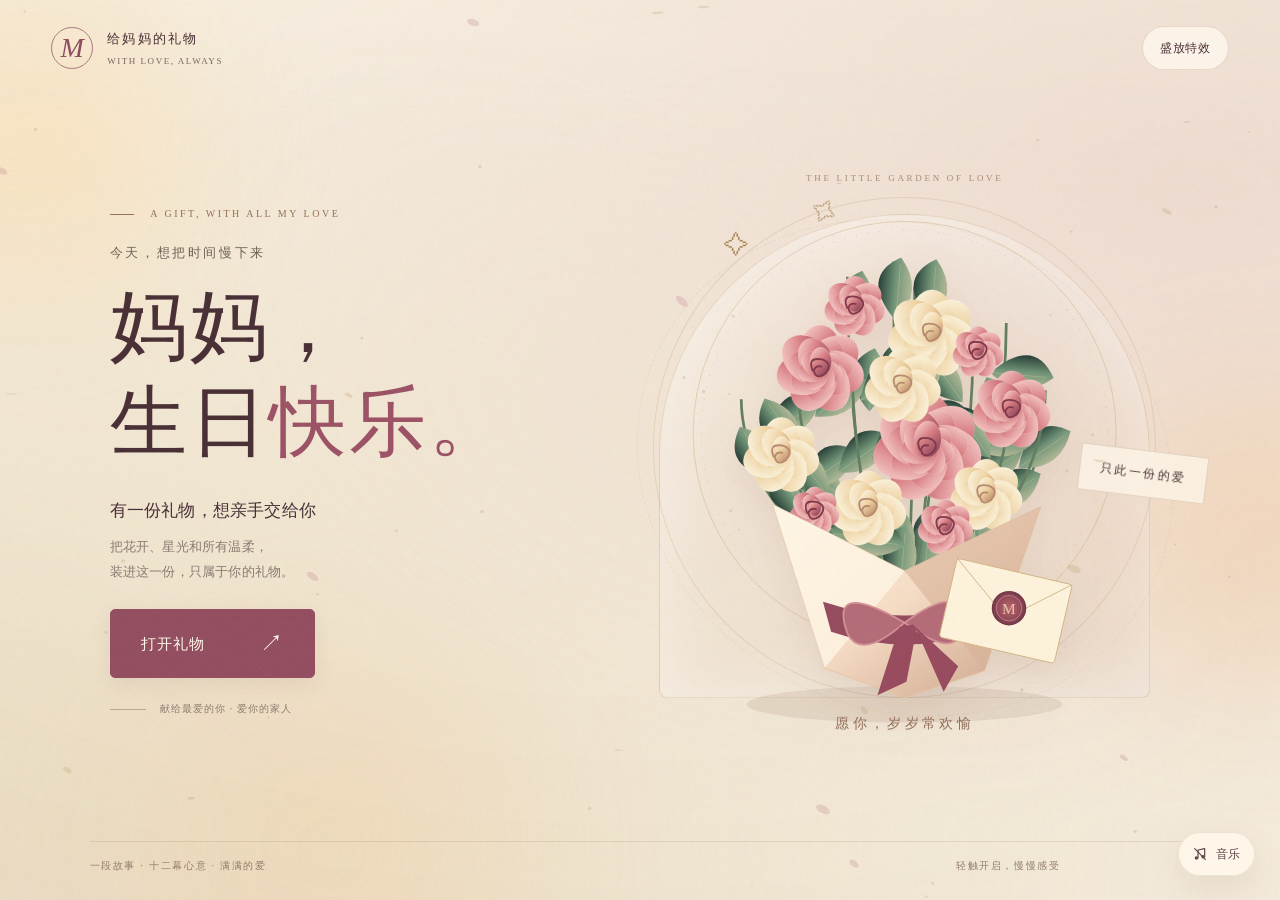
==== commit ef5b5fa9: "Add journey keepsakes and printable cards Add illustrated chapter stamps and a two-theme birthday ca" ====
--- a/index.html
+++ b/index.html
@@ -13,14 +13,14 @@
 <meta property="og:image" content="assets/share.png">
 <meta name="twitter:card" content="summary">
 <title>妈妈，生日快乐</title>
-<script src="motion-policy.js?v=gala8e"></script>
+<script src="motion-policy.js?v=edition9b"></script>
 <link rel="icon" href="data:image/svg+xml,%3Csvg xmlns='http://www.w3.org/2000/svg' viewBox='0 0 32 32'%3E%3Crect width='32' height='32' rx='8' fill='%23FBF3E9'/%3E%3Crect x='9' y='17' width='14' height='9' rx='2' fill='%232A2420'/%3E%3Cpath d='M16 5c3 4 4 6 4 8a4 4 0 0 1-8 0c0-2 1-4 4-8z' fill='%23E8A85C'/%3E%3C/svg%3E">
-<link rel="stylesheet" href="style.css?v=gala8e">
-<link rel="stylesheet" href="story.css?v=gala8e">
-<link rel="stylesheet" href="atelier.css?v=gala8e"><link rel="stylesheet" href="theatre.css?v=gala8e"><link rel="stylesheet" href="illustrated.css?v=gala8e"><link rel="stylesheet" href="gala.css?v=gala8e">
-<link rel="stylesheet" href="performance.css?v=gala8e">
-<link rel="stylesheet" href="surprises.css?v=gala8e">
-<link rel="stylesheet" href="scenes-atelier.css?v=gala8e">
+<link rel="stylesheet" href="style.css?v=edition9b">
+<link rel="stylesheet" href="story.css?v=edition9b">
+<link rel="stylesheet" href="atelier.css?v=edition9b"><link rel="stylesheet" href="theatre.css?v=edition9b"><link rel="stylesheet" href="illustrated.css?v=edition9b"><link rel="stylesheet" href="gala.css?v=edition9b">
+<link rel="stylesheet" href="performance.css?v=edition9b">
+<link rel="stylesheet" href="surprises.css?v=edition9b">
+<link rel="stylesheet" href="scenes-atelier.css?v=edition9b">
 <link rel="preload" as="image" fetchpriority="low" href="assets/scenes/timeline.svg">
 <link rel="preload" as="image" fetchpriority="low" href="assets/scenes/greenhouse.svg">
 <link rel="preload" as="image" fetchpriority="low" href="assets/scenes/seaside.svg">
@@ -33,14 +33,15 @@
 <link rel="preload" as="image" fetchpriority="low" href="assets/scenes/wall.svg">
 <link rel="preload" as="image" fetchpriority="low" href="assets/scenes/rain.svg">
 <link rel="preload" as="image" fetchpriority="low" href="assets/scenes/closing.svg">
-<link rel="stylesheet" href="chapter-details.css?v=gala8e">
-<link rel="stylesheet" href="chapter-transitions.css?v=gala8e">
-<link rel="stylesheet" href="paper-cut.css?v=gala8e">
-<link rel="stylesheet" href="note-revival.css?v=gala8e">
-<link rel="stylesheet" href="scene-play.css?v=gala8e">
-<link rel="stylesheet" href="play-finale.css?v=gala8e">
-<link rel="stylesheet" href="blessing-windows.css?v=gala8e">
-<link rel="stylesheet" href="mobile-safe.css?v=gala8e">
+<link rel="stylesheet" href="chapter-details.css?v=edition9b">
+<link rel="stylesheet" href="chapter-transitions.css?v=edition9b">
+<link rel="stylesheet" href="paper-cut.css?v=edition9b">
+<link rel="stylesheet" href="note-revival.css?v=edition9b">
+<link rel="stylesheet" href="scene-play.css?v=edition9b">
+<link rel="stylesheet" href="play-finale.css?v=edition9b">
+<link rel="stylesheet" href="blessing-windows.css?v=edition9b">
+<link rel="stylesheet" href="mobile-safe.css?v=edition9b">
+<link rel="stylesheet" href="journey-keepsake.css?v=edition9b">
 </head>
 <body>
 <canvas id="celebration-fx" aria-hidden="true"></canvas>
@@ -490,34 +491,35 @@
   <div class="gala-bottom"><p id="gala-caption">星光正在赶来，赴一场只属于你的生日。</p><div class="gala-progress" aria-hidden="true"><i id="gala-progress-fill"></i></div><div class="gala-controls"><button id="gala-pause" type="button" aria-pressed="false">Ⅱ 暂停</button><button id="gala-music" type="button" aria-pressed="false">♫ 音乐</button><span id="gala-time" aria-hidden="true">00:00 / 00:28</span><button id="gala-replay" type="button">↻ 再看一次</button></div></div>
 </dialog>
 
-<script src="data/content.js?v=gala8e"></script>
-<script src="api.js?v=gala8e"></script>
-<script src="performance.js?v=gala8e"></script>
-<script src="story.js?v=gala8e"></script>
-<script src="music.js?v=gala8e"></script>
-<script src="scenery.js?v=gala8e"></script>
-<script src="actors.js?v=gala8e"></script>
-<script src="main.js?v=gala8e"></script>
-<script src="atelier.js?v=gala8e"></script><script src="theatre.js?v=gala8e"></script><script src="illustrated.js?v=gala8e"></script><script src="gala.js?v=gala8e"></script>
-<script src="surprise-store.js?v=gala8e"></script><script src="surprises.js?v=gala8e"></script>
-<script src="chapter-copy.js?v=gala8e"></script>
-<script src="chapter-details-core.js?v=gala8e"></script>
-<script src="chapter-scenes-a.js?v=gala8e"></script>
-<script src="chapter-scenes-b.js?v=gala8e"></script>
-<script src="scene-bridges-a.js?v=gala8e"></script>
-<script src="scene-bridges-b.js?v=gala8e"></script>
-<script src="chapter-transitions.js?v=gala8e"></script>
-<script src="paper-cut-art.js?v=gala8e"></script>
-<script src="paper-cut.js?v=gala8e"></script>
-<script src="note-revival.js?v=gala8e"></script>
-<script src="play-a.js?v=gala8e"></script>
-<script src="play-b.js?v=gala8e"></script>
-<script src="play-c.js?v=gala8e"></script>
-<script src="play-d.js?v=gala8e"></script>
-<script src="play-refinements.js?v=gala8e"></script>
-<script src="play-finale.js?v=gala8e"></script>
-<script src="scene-play.js?v=gala8e"></script>
-<script src="blessing-windows.js?v=gala8e"></script>
-<script src="mobile-safe.js?v=gala8e"></script>
+<script src="data/content.js?v=edition9b"></script>
+<script src="api.js?v=edition9b"></script>
+<script src="performance.js?v=edition9b"></script>
+<script src="story.js?v=edition9b"></script>
+<script src="music.js?v=edition9b"></script>
+<script src="scenery.js?v=edition9b"></script>
+<script src="actors.js?v=edition9b"></script>
+<script src="main.js?v=edition9b"></script>
+<script src="atelier.js?v=edition9b"></script><script src="theatre.js?v=edition9b"></script><script src="illustrated.js?v=edition9b"></script><script src="gala.js?v=edition9b"></script>
+<script src="surprise-store.js?v=edition9b"></script><script src="surprises.js?v=edition9b"></script>
+<script src="chapter-copy.js?v=edition9b"></script>
+<script src="chapter-details-core.js?v=edition9b"></script>
+<script src="chapter-scenes-a.js?v=edition9b"></script>
+<script src="chapter-scenes-b.js?v=edition9b"></script>
+<script src="scene-bridges-a.js?v=edition9b"></script>
+<script src="scene-bridges-b.js?v=edition9b"></script>
+<script src="chapter-transitions.js?v=edition9b"></script>
+<script src="paper-cut-art.js?v=edition9b"></script>
+<script src="paper-cut.js?v=edition9b"></script>
+<script src="note-revival.js?v=edition9b"></script>
+<script src="play-a.js?v=edition9b"></script>
+<script src="play-b.js?v=edition9b"></script>
+<script src="play-c.js?v=edition9b"></script>
+<script src="play-d.js?v=edition9b"></script>
+<script src="play-refinements.js?v=edition9b"></script>
+<script src="play-finale.js?v=edition9b"></script>
+<script src="scene-play.js?v=edition9b"></script>
+<script src="blessing-windows.js?v=edition9b"></script>
+<script src="mobile-safe.js?v=edition9b"></script>
+<script src="journey-keepsake.js?v=edition9b"></script>
 </body>
 </html>
--- a/journey-keepsake.css
+++ b/journey-keepsake.css
@@ -0,0 +1,52 @@
+/* 拾光成笺：只作用于心意小册子的 album 视图、目录卡与结尾按钮。无常驻动画。 */
+#surprise-dialog .jk{--jk-berry:#a8475f;--jk-sage:#5f7d5c;--jk-gold:#a8844b;--jk-ink:#5a4337;margin:22px 0 24px;padding:24px;border-radius:4px;background:linear-gradient(180deg,#fcf7ec,#f5ebd8);color:var(--jk-ink);box-shadow:inset 0 0 0 7px #fcf7ec,inset 0 0 0 8px #a8844b55,0 12px 28px -20px #5a433799;font-family:var(--font-sans,sans-serif);text-align:left}
+#surprise-dialog:not([data-view=album]) .jk{display:none}
+#surprise-dialog .jk [hidden]{display:none!important}
+#surprise-dialog .jk .jk-head{display:grid;gap:6px;margin:0 0 18px;padding:2px 4px 16px;border-bottom:1px dashed #a8844b66}
+#surprise-dialog .jk .jk-kicker{margin:0;font:12px/1.4 var(--font-serif,serif);letter-spacing:.4em;color:var(--jk-gold)}
+#surprise-dialog .jk h3{margin:0;font:400 26px/1.35 var(--font-serif,serif);letter-spacing:.06em;color:var(--jk-berry)}
+#surprise-dialog .jk h3:focus{outline:none}
+#surprise-dialog .jk .jk-lede{margin:0;max-width:34em;font:13px/1.85 var(--font-serif,serif)}
+#surprise-dialog .jk .jk-stage{display:grid;grid-template-columns:minmax(0,.85fr) minmax(0,1.15fr);gap:24px;align-items:start}
+#surprise-dialog .jk .jk-preview{margin:0;max-width:300px;display:grid;gap:10px;justify-items:center}
+#surprise-dialog .jk .jk-preview svg{display:block;width:100%;height:auto;border-radius:2px;transform:rotate(-1.4deg);box-shadow:0 1px 2px #5a433733,0 14px 24px -16px #5a4337aa}
+#surprise-dialog .jk .jk-preview figcaption{font:11px/1.5 var(--font-sans,sans-serif);color:#8c7361}
+#surprise-dialog .jk .jk-ink{transform-box:fill-box;transform-origin:center}
+#surprise-dialog .jk .jk-panel{display:grid;gap:12px;min-width:0}
+#surprise-dialog .jk .jk-label,#surprise-dialog .jk .jk-note{margin:0;font:12px/1.6 var(--font-sans,sans-serif);color:#7a6252}
+#surprise-dialog .jk .jk-note{color:var(--jk-berry)}
+#surprise-dialog .jk button,#surprise-dialog .jk .jk-dl{min-height:44px;font:13px/1.3 var(--font-sans,sans-serif);cursor:pointer;touch-action:manipulation}
+#surprise-dialog .jk .jk-themes{display:flex;flex-wrap:wrap;gap:8px}
+#surprise-dialog .jk .jk-theme{flex:1 1 128px;display:inline-flex;align-items:center;justify-content:center;gap:8px;padding:8px 14px;border:1px solid #a8844b80;border-radius:999px;background:transparent;color:var(--jk-ink)}
+#surprise-dialog .jk .jk-theme i{width:16px;height:16px;border-radius:50%;border:1px solid #5a433733;background:linear-gradient(135deg,#f8f0e0 50%,#a8475f 50%)}
+#surprise-dialog .jk .jk-theme[data-t=night] i{background:linear-gradient(135deg,#232d46 50%,#d8b878 50%)}
+#surprise-dialog .jk .jk-theme[aria-pressed=true]{border-color:var(--jk-berry);color:var(--jk-berry);background:#a8475f12;box-shadow:inset 0 0 0 1px var(--jk-berry)}
+#surprise-dialog .jk .jk-stamps{display:grid;grid-template-columns:repeat(auto-fill,minmax(88px,1fr));gap:8px}
+#surprise-dialog .jk .jk-stamp{display:flex;flex-direction:column;align-items:center;justify-content:center;gap:4px;padding:8px 4px;border:1px dashed #a8844b88;border-radius:8px;background:#fffbf2;color:var(--jk-sage)}
+#surprise-dialog .jk .jk-stamp svg{width:40px;height:40px}
+#surprise-dialog .jk .jk-stamp span{font:12px/1.3 var(--font-serif,serif);color:var(--jk-ink)}
+#surprise-dialog .jk .jk-stamp[aria-pressed=true]{border:1px solid var(--jk-berry);color:var(--jk-berry);background:#a8475f10;box-shadow:inset 0 0 0 1px var(--jk-berry)}
+#surprise-dialog .jk .jk-stamp[aria-pressed=true] span:after{content:' ✓';color:var(--jk-berry)}
+#surprise-dialog .jk .jk-empty{margin:0;padding:12px 14px;border:1px dashed #7c987899;border-radius:8px;background:#7c98780f;font:13px/1.8 var(--font-serif,serif)}
+#surprise-dialog .jk .jk-make{justify-self:start;min-width:12em;padding:10px 22px;border:1px solid var(--jk-berry);border-radius:999px;background:var(--jk-berry);color:#fff8ee;letter-spacing:.06em}
+#surprise-dialog .jk .jk-make:disabled{opacity:.6;cursor:progress}
+#surprise-dialog .jk .jk-status{min-height:1.7em;margin:0;font:12px/1.7 var(--font-sans,sans-serif)}
+#surprise-dialog .jk .jk-result{display:grid;gap:10px;justify-items:start;padding:14px;border:1px solid #a8844b55;border-radius:6px;background:#fffbf2;transform-origin:50% 0}
+#surprise-dialog .jk .jk-result img{display:block;width:min(100%,240px);height:auto;border-radius:2px;box-shadow:0 8px 18px -12px #5a4337aa;-webkit-touch-callout:default;-webkit-user-select:auto;user-select:auto}
+#surprise-dialog .jk .jk-tip{margin:0;font:12px/1.7 var(--font-sans,sans-serif);color:#7a6252}
+#surprise-dialog .jk .jk-dl{display:inline-flex;align-items:center;padding:0 18px;border:1px solid currentColor;border-radius:999px;color:var(--jk-ink);text-decoration:none}
+#surprise-dialog .jk .jk-more summary{min-height:44px;display:flex;align-items:center;cursor:pointer;font:12px var(--font-sans,sans-serif);color:#7a6252}
+#surprise-dialog .jk .jk-more p{margin:0 0 8px;font:12px/1.8 var(--font-sans,sans-serif)}
+#surprise-dialog .jk :is(button,a,summary):focus-visible{outline:3px solid var(--jk-berry);outline-offset:3px}
+@media(max-width:600px){#surprise-dialog .jk{margin:16px 0 20px;padding:18px 14px calc(18px + env(safe-area-inset-bottom,0px));box-shadow:inset 0 0 0 5px #fcf7ec,inset 0 0 0 6px #a8844b55}#surprise-dialog .jk h3{font-size:22px}#surprise-dialog .jk .jk-stage{grid-template-columns:1fr;gap:14px}#surprise-dialog .jk .jk-preview{width:min(64%,230px);margin:0 auto}#surprise-dialog .jk .jk-make{justify-self:stretch}}
+@media(max-height:500px) and (min-width:601px){#surprise-dialog .jk .jk-stage{grid-template-columns:minmax(0,190px) minmax(0,1fr)}#surprise-dialog .jk .jk-head{margin-bottom:12px;padding-bottom:10px}}
+#contents-dialog .chapter-links button.jk-toc{position:relative;isolation:isolate}
+#contents-dialog .chapter-links .jk-toc-art{position:absolute;right:8px;bottom:4px;width:38px;height:38px;z-index:-1;color:#b48d52;opacity:.3;pointer-events:none}
+#contents-dialog .chapter-links .jk-toc[data-jk-done=true] .jk-toc-art{color:#a8475f;opacity:.5}
+#contents-dialog .chapter-links .jk-toc[data-jk-done=true]{padding-bottom:32px}
+#contents-dialog .chapter-links .jk-toc-note{position:absolute;bottom:6px;right:6px;padding:1px 6px;border-radius:999px;background:#7c98781f;color:#4f6a4c;font:10px/16px var(--font-sans,sans-serif);font-style:normal;pointer-events:none}
+#contents-dialog .chapter-links .jk-toc-note[hidden]{display:none}
+#contents-dialog .chapter-links button.jk-toc:focus-visible{outline:3px solid #a8475f;outline-offset:2px}
+#panel-closing .closing-actions .jk-closing-btn{display:inline-flex;align-items:center;justify-content:center;gap:8px;min-height:44px;padding:0 18px;border:1px solid currentColor;border-radius:999px;background:transparent;color:inherit;font:inherit;cursor:pointer;touch-action:manipulation}
+#panel-closing .closing-actions .jk-closing-btn svg{width:22px;height:22px;flex:none}
+#panel-closing .closing-actions .jk-closing-btn:focus-visible{outline:3px solid #a8475f;outline-offset:3px}
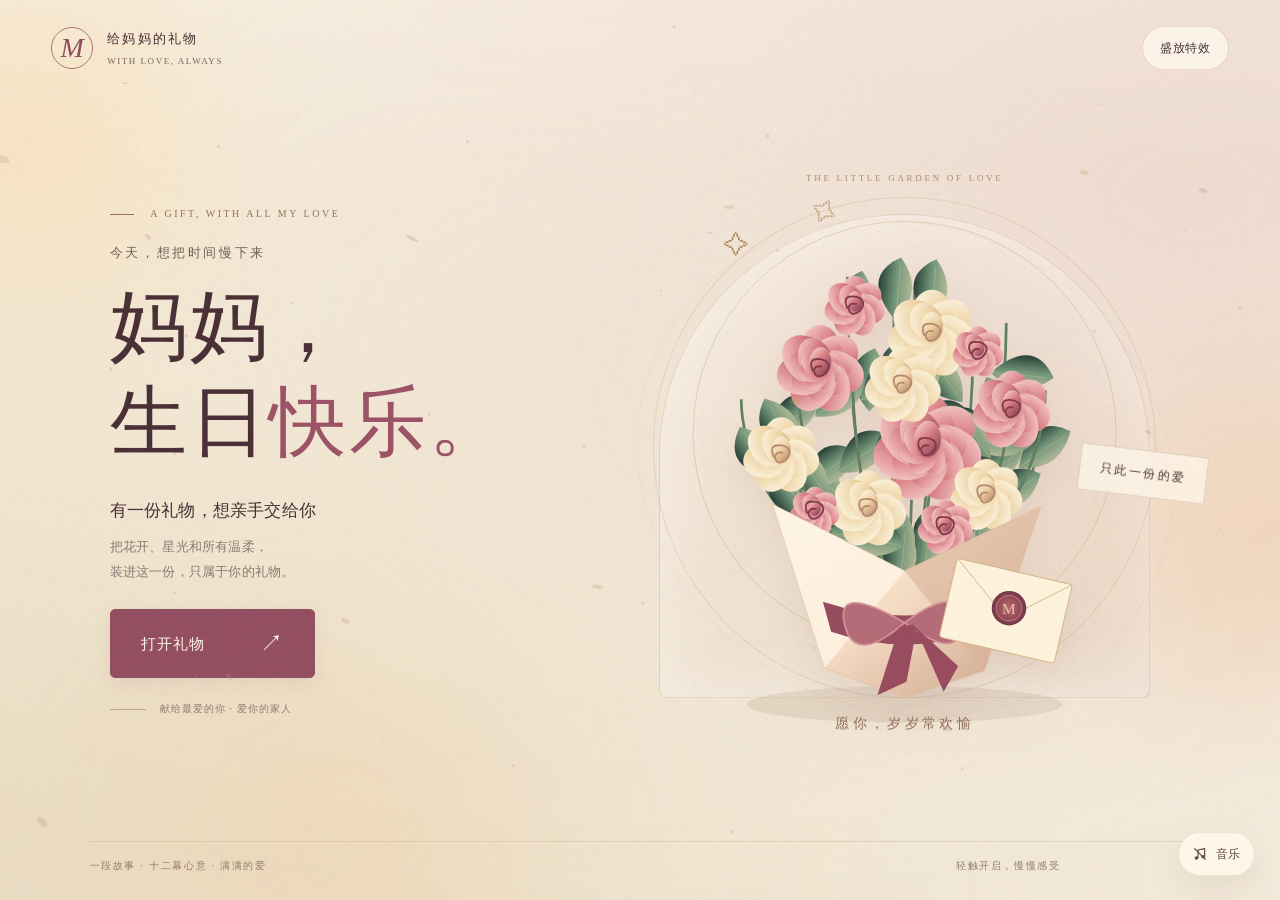
==== commit 514c7f32: "Publish birthday window fusion" ====
--- a/index.html
+++ b/index.html
@@ -13,14 +13,14 @@
 <meta property="og:image" content="assets/share.png">
 <meta name="twitter:card" content="summary">
 <title>妈妈，生日快乐</title>
-<script src="motion-policy.js?v=edition9b"></script>
+<script src="motion-policy.js?v=window10a"></script>
 <link rel="icon" href="data:image/svg+xml,%3Csvg xmlns='http://www.w3.org/2000/svg' viewBox='0 0 32 32'%3E%3Crect width='32' height='32' rx='8' fill='%23FBF3E9'/%3E%3Crect x='9' y='17' width='14' height='9' rx='2' fill='%232A2420'/%3E%3Cpath d='M16 5c3 4 4 6 4 8a4 4 0 0 1-8 0c0-2 1-4 4-8z' fill='%23E8A85C'/%3E%3C/svg%3E">
-<link rel="stylesheet" href="style.css?v=edition9b">
-<link rel="stylesheet" href="story.css?v=edition9b">
-<link rel="stylesheet" href="atelier.css?v=edition9b"><link rel="stylesheet" href="theatre.css?v=edition9b"><link rel="stylesheet" href="illustrated.css?v=edition9b"><link rel="stylesheet" href="gala.css?v=edition9b">
-<link rel="stylesheet" href="performance.css?v=edition9b">
-<link rel="stylesheet" href="surprises.css?v=edition9b">
-<link rel="stylesheet" href="scenes-atelier.css?v=edition9b">
+<link rel="stylesheet" href="style.css?v=window10a">
+<link rel="stylesheet" href="story.css?v=window10a">
+<link rel="stylesheet" href="atelier.css?v=window10a"><link rel="stylesheet" href="theatre.css?v=window10a"><link rel="stylesheet" href="illustrated.css?v=window10a"><link rel="stylesheet" href="gala.css?v=window10a">
+<link rel="stylesheet" href="performance.css?v=window10a">
+<link rel="stylesheet" href="surprises.css?v=window10a">
+<link rel="stylesheet" href="scenes-atelier.css?v=window10a">
 <link rel="preload" as="image" fetchpriority="low" href="assets/scenes/timeline.svg">
 <link rel="preload" as="image" fetchpriority="low" href="assets/scenes/greenhouse.svg">
 <link rel="preload" as="image" fetchpriority="low" href="assets/scenes/seaside.svg">
@@ -33,20 +33,21 @@
 <link rel="preload" as="image" fetchpriority="low" href="assets/scenes/wall.svg">
 <link rel="preload" as="image" fetchpriority="low" href="assets/scenes/rain.svg">
 <link rel="preload" as="image" fetchpriority="low" href="assets/scenes/closing.svg">
-<link rel="stylesheet" href="chapter-details.css?v=edition9b">
-<link rel="stylesheet" href="chapter-transitions.css?v=edition9b">
-<link rel="stylesheet" href="paper-cut.css?v=edition9b">
-<link rel="stylesheet" href="note-revival.css?v=edition9b">
-<link rel="stylesheet" href="scene-play.css?v=edition9b">
-<link rel="stylesheet" href="play-finale.css?v=edition9b">
-<link rel="stylesheet" href="blessing-windows.css?v=edition9b">
-<link rel="stylesheet" href="mobile-safe.css?v=edition9b">
-<link rel="stylesheet" href="journey-keepsake.css?v=edition9b">
+<link rel="stylesheet" href="chapter-details.css?v=window10a">
+<link rel="stylesheet" href="chapter-transitions.css?v=window10a">
+<link rel="stylesheet" href="paper-cut.css?v=window10a">
+<link rel="stylesheet" href="note-revival.css?v=window10a">
+<link rel="stylesheet" href="scene-play.css?v=window10a">
+<link rel="stylesheet" href="play-finale.css?v=window10a">
+<link rel="stylesheet" href="blessing-windows.css?v=window10a">
+<link rel="stylesheet" href="mobile-safe.css?v=window10a">
+<link rel="stylesheet" href="journey-keepsake.css?v=window10a">
+<link rel="stylesheet" href="window-chapter.css?v=window10a">
 </head>
 <body>
 <canvas id="celebration-fx" aria-hidden="true"></canvas>
 <header class="atelier-header"><button class="brand" id="home-gift" aria-label="回到生日礼物首页"><b>M</b><span>给妈妈的礼物<small>WITH LOVE, ALWAYS</small></span></button><div class="header-actions"><button id="motion-toggle" class="utility" aria-pressed="false">盛放特效</button><button id="contents-open" hidden class="utility">礼物目录 <span aria-hidden="true">☰</span></button></div></header>
-<dialog id="contents-dialog" class="atelier-dialog"><button class="dialog-close" data-close aria-label="关闭目录">×</button><p class="atelier-kicker">TWELVE CHAPTERS, ONE LOVE</p><h2>这一页，藏着很多爱</h2><p class="dialog-intro">慢慢看，也可以直接去你喜欢的地方。</p><div class="chapter-links"><button data-go="panel-timeline"><em>01</em><span>四季花园<small>把每一季的温柔，送给你</small></span><i>↗</i></button><button data-go="panel-greenhouse"><em>02</em><span>晨光温室<small>为爱浇水，静看花开</small></span><i>↗</i></button><button data-go="panel-seaside"><em>03</em><span>落日海湾<small>写下心愿，寄往大海</small></span><i>↗</i></button><button data-go="panel-forest"><em>04</em><span>萤火森林<small>唤醒萤火，点亮小径</small></span><i>↗</i></button><button data-go="panel-clouds"><em>05</em><span>云端气球<small>选择心愿，让气球出发</small></span><i>↗</i></button><button data-go="panel-musicbox"><em>06</em><span>旋转音乐盒<small>转动木马，听一段旋律</small></span><i>↗</i></button><button data-go="panel-lanterns"><em>07</em><span>团圆灯庭<small>亲手点亮六盏祝福灯</small></span><i>↗</i></button><button data-go="panel-memory"><em>08</em><span>收集星光<small>点亮六颗小小的心愿</small></span><i>↗</i></button><button data-go="panel-cake"><em>09</em><span>烛光许愿<small>吹灭蜡烛，看烟花绽放</small></span><i>↗</i></button><button data-go="panel-wall"><em>10</em><span>祝福信笺<small>把想说的话认真收藏</small></span><i>↗</i></button><button data-go="panel-rain"><em>11</em><span>温柔落满<small>让牵挂变成一场祝福雨</small></span><i>↗</i></button><button data-go="panel-closing"><em>12</em><span>一封家书<small>有些爱，想慢慢说给你听</small></span><i>↗</i></button></div><button type="button" id="keepsake-menu" class="keepsake-menu"><span>给妈妈的心意小册子 ↗</span><small id="keepsake-menu-count">已收藏 0 / 12 份心意</small></button><div class="transition-settings"><label for="transition-style">页面转场</label><select id="transition-style" disabled><option value="auto">整页折叠 · 纸飞机</option></select><label for="animation-quality">动画效果</label><select id="animation-quality" data-animation-quality><option value="auto">自动 · 推荐</option><option value="smooth">流畅</option><option value="rich">丰富</option></select><p>纸页会先盖住画面，再展开下一幕。手机可选“流畅”减少动态细节。左右滑动或点下方按钮，进入下一幕。</p></div></dialog>
+<dialog id="contents-dialog" class="atelier-dialog"><button class="dialog-close" data-close aria-label="关闭目录">×</button><p class="atelier-kicker">TWELVE CHAPTERS, ONE LOVE</p><h2>这一页，藏着很多爱</h2><p class="dialog-intro">慢慢看，也可以直接去你喜欢的地方。</p><button type="button" id="keepsake-menu" class="keepsake-menu"><span>给妈妈的心意小册子 ↗</span><small id="keepsake-menu-count">已收藏 0 / 12 份心意</small></button><div class="chapter-links"><button data-go="panel-timeline"><em>01</em><span>四季花园<small>把每一季的温柔，送给你</small></span><i>↗</i></button><button data-go="panel-greenhouse"><em>02</em><span>晨光温室<small>为爱浇水，静看花开</small></span><i>↗</i></button><button data-go="panel-seaside"><em>03</em><span>落日海湾<small>写下心愿，寄往大海</small></span><i>↗</i></button><button data-go="panel-forest"><em>04</em><span>萤火森林<small>唤醒萤火，点亮小径</small></span><i>↗</i></button><button data-go="panel-clouds"><em>05</em><span>云端气球<small>选择心愿，让气球出发</small></span><i>↗</i></button><button data-go="panel-musicbox"><em>06</em><span>旋转音乐盒<small>转动木马，听一段旋律</small></span><i>↗</i></button><button data-go="panel-lanterns"><em>07</em><span>团圆灯庭<small>亲手点亮六盏祝福灯</small></span><i>↗</i></button><button data-go="panel-memory"><em>08</em><span>收集星光<small>点亮六颗小小的心愿</small></span><i>↗</i></button><button data-go="panel-cake"><em>09</em><span>烛光许愿<small>吹灭蜡烛，看烟花绽放</small></span><i>↗</i></button><button data-go="panel-wall"><em>10</em><span>祝福信笺<small>把想说的话认真收藏</small></span><i>↗</i></button><button data-go="panel-rain"><em>11</em><span>温柔落满<small>让牵挂变成一场祝福雨</small></span><i>↗</i></button><button data-go="panel-closing"><em>12</em><span>一封家书<small>有些爱，想慢慢说给你听</small></span><i>↗</i></button></div><div class="transition-settings"><label for="transition-style">页面转场</label><select id="transition-style" disabled><option value="auto">整页折叠 · 纸飞机</option></select><label for="animation-quality">动画效果</label><select id="animation-quality" data-animation-quality><option value="auto">自动 · 推荐</option><option value="smooth">流畅</option><option value="rich">丰富</option></select><p>纸页会先盖住画面，再展开下一幕。手机可选“流畅”减少动态细节。左右滑动或点下方按钮，进入下一幕。</p></div></dialog>
 <dialog id="season-dialog" class="atelier-dialog season-dialog"><button class="dialog-close" data-close aria-label="关闭花语">×</button><p class="atelier-kicker">A LITTLE WISH FOR YOU</p><div class="season-flower" aria-hidden="true">✿</div><h2 id="season-title"></h2><p id="season-copy"></p><button class="btn" data-close>把这份温柔收好</button></dialog>
 
 
@@ -212,7 +213,7 @@
       </div>
     </section>
 
-<section class="scene cinema-scene cinema-greenhouse " id="panel-greenhouse" data-name="温室" data-tone="light" aria-labelledby="greenhouse-title"><div class="cinema-atmosphere" aria-hidden="true"><div class="atmosphere-a"></div><div class="atmosphere-b"></div><div class="cinema-grain"></div></div><div class="world-art"><svg viewBox="0 0 1000 760" class="world-svg" aria-hidden="true" xmlns="http://www.w3.org/2000/svg"><defs><radialGradient id="gh-p1" cx="0.5" cy="0.5" r="0.5"><stop offset="0" stop-color="#fbe3e1"/><stop offset="0.7" stop-color="#e3a3ad"/><stop offset="1" stop-color="#c87a8b"/></radialGradient><radialGradient id="gh-p2" cx="0.5" cy="0.5" r="0.5"><stop offset="0" stop-color="#fff8e8"/><stop offset="0.7" stop-color="#f5dfb8"/><stop offset="1" stop-color="#e0b77e"/></radialGradient><radialGradient id="gh-p3" cx="0.5" cy="0.5" r="0.5"><stop offset="0" stop-color="#f4ecfb"/><stop offset="0.7" stop-color="#cdb6e0"/><stop offset="1" stop-color="#a888c4"/></radialGradient><linearGradient id="gh-wood" x1="0" y1="0" x2="0" y2="1"><stop offset="0" stop-color="#c08a62"/><stop offset="1" stop-color="#94643f"/></linearGradient><linearGradient id="gh-can" x1="0" y1="0" x2="1" y2="0"><stop offset="0" stop-color="#b7c7c0"/><stop offset="0.5" stop-color="#e5ece6"/><stop offset="1" stop-color="#93a79e"/></linearGradient></defs><ellipse cx="550" cy="712" rx="330" ry="26" fill="#5d6b49" opacity=".16"/><path d="M250 705V330A300 300 0 0 1 850 330V705" fill="none" stroke="#8fa184" stroke-width="15" stroke-linecap="round"/><path d="M250 705V330A300 300 0 0 1 850 330V705" fill="none" stroke="#f8f7ea" stroke-width="9" stroke-linecap="round"/><path d="M282 705V336A268 268 0 0 1 818 336V705" fill="none" stroke="#f8f7ea" stroke-width="3" opacity=".8"/><path d="M824.3 256.5L781.8 267.9" stroke="#f8f7ea" stroke-width="3"/><path d="M796 188L757.8 210" stroke="#f8f7ea" stroke-width="3"/><path d="M750.8 129.2L719.7 160.3" stroke="#f8f7ea" stroke-width="3"/><path d="M692 84L670 122.2" stroke="#f8f7ea" stroke-width="3"/><path d="M623.5 55.7L612.1 98.2" stroke="#f8f7ea" stroke-width="3"/><path d="M550 46L550 90" stroke="#f8f7ea" stroke-width="3"/><path d="M476.5 55.7L487.9 98.2" stroke="#f8f7ea" stroke-width="3"/><path d="M408 84L430 122.2" stroke="#f8f7ea" stroke-width="3"/><path d="M349.2 129.2L380.3 160.3" stroke="#f8f7ea" stroke-width="3"/><path d="M304 188L342.2 210" stroke="#f8f7ea" stroke-width="3"/><path d="M275.7 256.5L318.2 267.9" stroke="#f8f7ea" stroke-width="3"/><g fill="#f8f7ea" stroke="#8fa184" stroke-width="2"><circle cx="550" cy="30" r="14"/><circle cx="250" cy="330" r="9"/><circle cx="850" cy="330" r="9"/></g><path d="M550 16q-14-30 0-46q14 16 0 46Z" fill="#f8f7ea" stroke="#8fa184" stroke-width="2"/><g class="green-vines"><path d="M250 700C230 560 270 470 250 380S300 150 420 70Q500 26 560 32" fill="none" stroke="#6f8762" stroke-width="4" stroke-linecap="round"/><path d="M850 700C870 600 830 520 852 410S800 140 680 66Q610 28 560 34" fill="none" stroke="#6f8762" stroke-width="4" stroke-linecap="round"/><g transform="translate(248 620) rotate(236.5)"><path d="M0 0Q10.2 -12.2 34 0Q10.2 12.2 0 0Z" fill="#7f9e6c"/><path d="M2 0Q17 -1.5 29.9 0" stroke="#56724a" stroke-width="1.2" fill="none" opacity=".7"/></g><g transform="translate(248 620) rotate(15.8)"><path d="M0 0Q7.8 -9.4 26 0Q7.8 9.4 0 0Z" fill="#9ab583"/><path d="M1.6 0Q13 -1.1 22.9 0" stroke="#6c8b5c" stroke-width="0.9" fill="none" opacity=".7"/></g><g transform="translate(262 540) rotate(164.5)"><path d="M0 0Q10.2 -12.2 34 0Q10.2 12.2 0 0Z" fill="#93ae7c"/><path d="M2 0Q17 -1.5 29.9 0" stroke="#56724a" stroke-width="1.2" fill="none" opacity=".7"/></g><g transform="translate(262 540) rotate(-53.2)"><path d="M0 0Q7.8 -9.4 26 0Q7.8 9.4 0 0Z" fill="#9ab583"/><path d="M1.6 0Q13 -1.1 22.9 0" stroke="#6c8b5c" stroke-width="0.9" fill="none" opacity=".7"/></g><g transform="translate(252 460) rotate(226.8)"><path d="M0 0Q10.2 -12.2 34 0Q10.2 12.2 0 0Z" fill="#6c8b5c"/><path d="M2 0Q17 -1.5 29.9 0" stroke="#56724a" stroke-width="1.2" fill="none" opacity=".7"/></g><g transform="translate(252 460) rotate(-1.1)"><path d="M0 0Q7.8 -9.4 26 0Q7.8 9.4 0 0Z" fill="#9ab583"/><path d="M1.6 0Q13 -1.1 22.9 0" stroke="#6c8b5c" stroke-width="0.9" fill="none" opacity=".7"/></g><g transform="translate(262 380) rotate(213.6)"><path d="M0 0Q10.2 -12.2 34 0Q10.2 12.2 0 0Z" fill="#7f9e6c"/><path d="M2 0Q17 -1.5 29.9 0" stroke="#56724a" stroke-width="1.2" fill="none" opacity=".7"/></g><g transform="translate(262 380) rotate(-35.3)"><path d="M0 0Q7.8 -9.4 26 0Q7.8 9.4 0 0Z" fill="#9ab583"/><path d="M1.6 0Q13 -1.1 22.9 0" stroke="#6c8b5c" stroke-width="0.9" fill="none" opacity=".7"/></g><g transform="translate(300 250) rotate(208.5)"><path d="M0 0Q10.2 -12.2 34 0Q10.2 12.2 0 0Z" fill="#93ae7c"/><path d="M2 0Q17 -1.5 29.9 0" stroke="#56724a" stroke-width="1.2" fill="none" opacity=".7"/></g><g transform="translate(300 250) rotate(-11.5)"><path d="M0 0Q7.8 -9.4 26 0Q7.8 9.4 0 0Z" fill="#9ab583"/><path d="M1.6 0Q13 -1.1 22.9 0" stroke="#6c8b5c" stroke-width="0.9" fill="none" opacity=".7"/></g><g transform="translate(350 160) rotate(206.5)"><path d="M0 0Q10.2 -12.2 34 0Q10.2 12.2 0 0Z" fill="#6c8b5c"/><path d="M2 0Q17 -1.5 29.9 0" stroke="#56724a" stroke-width="1.2" fill="none" opacity=".7"/></g><g transform="translate(350 160) rotate(-47.3)"><path d="M0 0Q7.8 -9.4 26 0Q7.8 9.4 0 0Z" fill="#9ab583"/><path d="M1.6 0Q13 -1.1 22.9 0" stroke="#6c8b5c" stroke-width="0.9" fill="none" opacity=".7"/></g><g transform="translate(420 92) rotate(194.5)"><path d="M0 0Q10.2 -12.2 34 0Q10.2 12.2 0 0Z" fill="#7f9e6c"/><path d="M2 0Q17 -1.5 29.9 0" stroke="#56724a" stroke-width="1.2" fill="none" opacity=".7"/></g><g transform="translate(420 92) rotate(-28.5)"><path d="M0 0Q7.8 -9.4 26 0Q7.8 9.4 0 0Z" fill="#9ab583"/><path d="M1.6 0Q13 -1.1 22.9 0" stroke="#6c8b5c" stroke-width="0.9" fill="none" opacity=".7"/></g><g transform="translate(490 50) rotate(217.8)"><path d="M0 0Q10.2 -12.2 34 0Q10.2 12.2 0 0Z" fill="#93ae7c"/><path d="M2 0Q17 -1.5 29.9 0" stroke="#56724a" stroke-width="1.2" fill="none" opacity=".7"/></g><g transform="translate(490 50) rotate(19.6)"><path d="M0 0Q7.8 -9.4 26 0Q7.8 9.4 0 0Z" fill="#9ab583"/><path d="M1.6 0Q13 -1.1 22.9 0" stroke="#6c8b5c" stroke-width="0.9" fill="none" opacity=".7"/></g><g transform="translate(852 640) rotate(16)"><path d="M0 0Q10.2 -12.2 34 0Q10.2 12.2 0 0Z" fill="#6c8b5c"/><path d="M2 0Q17 -1.5 29.9 0" stroke="#56724a" stroke-width="1.2" fill="none" opacity=".7"/></g><g transform="translate(852 640) rotate(203.5)"><path d="M0 0Q7.8 -9.4 26 0Q7.8 9.4 0 0Z" fill="#9ab583"/><path d="M1.6 0Q13 -1.1 22.9 0" stroke="#6c8b5c" stroke-width="0.9" fill="none" opacity=".7"/></g><g transform="translate(842 560) rotate(-24.4)"><path d="M0 0Q10.2 -12.2 34 0Q10.2 12.2 0 0Z" fill="#7f9e6c"/><path d="M2 0Q17 -1.5 29.9 0" stroke="#56724a" stroke-width="1.2" fill="none" opacity=".7"/></g><g transform="translate(842 560) rotate(181.5)"><path d="M0 0Q7.8 -9.4 26 0Q7.8 9.4 0 0Z" fill="#9ab583"/><path d="M1.6 0Q13 -1.1 22.9 0" stroke="#6c8b5c" stroke-width="0.9" fill="none" opacity=".7"/></g><g transform="translate(850 470) rotate(-57.1)"><path d="M0 0Q10.2 -12.2 34 0Q10.2 12.2 0 0Z" fill="#93ae7c"/><path d="M2 0Q17 -1.5 29.9 0" stroke="#56724a" stroke-width="1.2" fill="none" opacity=".7"/></g><g transform="translate(850 470) rotate(162.2)"><path d="M0 0Q7.8 -9.4 26 0Q7.8 9.4 0 0Z" fill="#9ab583"/><path d="M1.6 0Q13 -1.1 22.9 0" stroke="#6c8b5c" stroke-width="0.9" fill="none" opacity=".7"/></g><g transform="translate(838 380) rotate(-22.8)"><path d="M0 0Q10.2 -12.2 34 0Q10.2 12.2 0 0Z" fill="#6c8b5c"/><path d="M2 0Q17 -1.5 29.9 0" stroke="#56724a" stroke-width="1.2" fill="none" opacity=".7"/></g><g transform="translate(838 380) rotate(185.5)"><path d="M0 0Q7.8 -9.4 26 0Q7.8 9.4 0 0Z" fill="#9ab583"/><path d="M1.6 0Q13 -1.1 22.9 0" stroke="#6c8b5c" stroke-width="0.9" fill="none" opacity=".7"/></g><g transform="translate(810 260) rotate(-29.6)"><path d="M0 0Q10.2 -12.2 34 0Q10.2 12.2 0 0Z" fill="#7f9e6c"/><path d="M2 0Q17 -1.5 29.9 0" stroke="#56724a" stroke-width="1.2" fill="none" opacity=".7"/></g><g transform="translate(810 260) rotate(231.3)"><path d="M0 0Q7.8 -9.4 26 0Q7.8 9.4 0 0Z" fill="#9ab583"/><path d="M1.6 0Q13 -1.1 22.9 0" stroke="#6c8b5c" stroke-width="0.9" fill="none" opacity=".7"/></g><g transform="translate(760 170) rotate(-17.9)"><path d="M0 0Q10.2 -12.2 34 0Q10.2 12.2 0 0Z" fill="#93ae7c"/><path d="M2 0Q17 -1.5 29.9 0" stroke="#56724a" stroke-width="1.2" fill="none" opacity=".7"/></g><g transform="translate(760 170) rotate(204.8)"><path d="M0 0Q7.8 -9.4 26 0Q7.8 9.4 0 0Z" fill="#9ab583"/><path d="M1.6 0Q13 -1.1 22.9 0" stroke="#6c8b5c" stroke-width="0.9" fill="none" opacity=".7"/></g><g transform="translate(690 96) rotate(-41.1)"><path d="M0 0Q10.2 -12.2 34 0Q10.2 12.2 0 0Z" fill="#6c8b5c"/><path d="M2 0Q17 -1.5 29.9 0" stroke="#56724a" stroke-width="1.2" fill="none" opacity=".7"/></g><g transform="translate(690 96) rotate(161.9)"><path d="M0 0Q7.8 -9.4 26 0Q7.8 9.4 0 0Z" fill="#9ab583"/><path d="M1.6 0Q13 -1.1 22.9 0" stroke="#6c8b5c" stroke-width="0.9" fill="none" opacity=".7"/></g><g transform="translate(620 50) rotate(-34)"><path d="M0 0Q10.2 -12.2 34 0Q10.2 12.2 0 0Z" fill="#7f9e6c"/><path d="M2 0Q17 -1.5 29.9 0" stroke="#56724a" stroke-width="1.2" fill="none" opacity=".7"/></g><g transform="translate(620 50) rotate(170.9)"><path d="M0 0Q7.8 -9.4 26 0Q7.8 9.4 0 0Z" fill="#9ab583"/><path d="M1.6 0Q13 -1.1 22.9 0" stroke="#6c8b5c" stroke-width="0.9" fill="none" opacity=".7"/></g><g transform="translate(300 250)"><g fill="#f2c4c8" stroke="#d9a8ae" stroke-width=".7"><path d="M0 0C-7.7 -3.5 -7 -13.3 -2 -14L0 -11.8L2 -14C7 -13.3 7.7 -3.5 0 0Z" transform="rotate(30.6)"/><path d="M0 0C-7.7 -3.5 -7 -13.3 -2 -14L0 -11.8L2 -14C7 -13.3 7.7 -3.5 0 0Z" transform="rotate(102.6)"/><path d="M0 0C-7.7 -3.5 -7 -13.3 -2 -14L0 -11.8L2 -14C7 -13.3 7.7 -3.5 0 0Z" transform="rotate(174.6)"/><path d="M0 0C-7.7 -3.5 -7 -13.3 -2 -14L0 -11.8L2 -14C7 -13.3 7.7 -3.5 0 0Z" transform="rotate(246.6)"/><path d="M0 0C-7.7 -3.5 -7 -13.3 -2 -14L0 -11.8L2 -14C7 -13.3 7.7 -3.5 0 0Z" transform="rotate(318.6)"/></g><circle r="2.2" fill="#d39a58"/><g fill="#d39a58"><circle cx="1.8" cy="4.1" r="0.8"/><circle cx="-3.4" cy="3" r="0.8"/><circle cx="-3.9" cy="-2.3" r="0.8"/><circle cx="1" cy="-4.4" r="0.8"/><circle cx="4.5" cy="-0.4" r="0.8"/></g></g><g transform="translate(420 92)"><g fill="#fff3dc" stroke="#d9a8ae" stroke-width=".7"><path d="M0 0C-7.7 -3.5 -7 -13.3 -2 -14L0 -11.8L2 -14C7 -13.3 7.7 -3.5 0 0Z" transform="rotate(59.9)"/><path d="M0 0C-7.7 -3.5 -7 -13.3 -2 -14L0 -11.8L2 -14C7 -13.3 7.7 -3.5 0 0Z" transform="rotate(131.9)"/><path d="M0 0C-7.7 -3.5 -7 -13.3 -2 -14L0 -11.8L2 -14C7 -13.3 7.7 -3.5 0 0Z" transform="rotate(203.9)"/><path d="M0 0C-7.7 -3.5 -7 -13.3 -2 -14L0 -11.8L2 -14C7 -13.3 7.7 -3.5 0 0Z" transform="rotate(275.9)"/><path d="M0 0C-7.7 -3.5 -7 -13.3 -2 -14L0 -11.8L2 -14C7 -13.3 7.7 -3.5 0 0Z" transform="rotate(347.9)"/></g><circle r="2.2" fill="#d39a58"/><g fill="#d39a58"><circle cx="-0.5" cy="4.5" r="0.8"/><circle cx="-4.4" cy="0.9" r="0.8"/><circle cx="-2.2" cy="-3.9" r="0.8"/><circle cx="3" cy="-3.3" r="0.8"/><circle cx="4.1" cy="1.8" r="0.8"/></g></g><g transform="translate(690 96)"><g fill="#f2c4c8" stroke="#d9a8ae" stroke-width=".7"><path d="M0 0C-7.7 -3.5 -7 -13.3 -2 -14L0 -11.8L2 -14C7 -13.3 7.7 -3.5 0 0Z" transform="rotate(40.5)"/><path d="M0 0C-7.7 -3.5 -7 -13.3 -2 -14L0 -11.8L2 -14C7 -13.3 7.7 -3.5 0 0Z" transform="rotate(112.5)"/><path d="M0 0C-7.7 -3.5 -7 -13.3 -2 -14L0 -11.8L2 -14C7 -13.3 7.7 -3.5 0 0Z" transform="rotate(184.5)"/><path d="M0 0C-7.7 -3.5 -7 -13.3 -2 -14L0 -11.8L2 -14C7 -13.3 7.7 -3.5 0 0Z" transform="rotate(256.5)"/><path d="M0 0C-7.7 -3.5 -7 -13.3 -2 -14L0 -11.8L2 -14C7 -13.3 7.7 -3.5 0 0Z" transform="rotate(328.5)"/></g><circle r="2.2" fill="#d39a58"/><g fill="#d39a58"><circle cx="1" cy="4.4" r="0.8"/><circle cx="-3.8" cy="2.3" r="0.8"/><circle cx="-3.4" cy="-2.9" r="0.8"/><circle cx="1.7" cy="-4.1" r="0.8"/><circle cx="4.5" cy="0.3" r="0.8"/></g></g><g transform="translate(810 260)"><g fill="#e2d2ef" stroke="#d9a8ae" stroke-width=".7"><path d="M0 0C-7.7 -3.5 -7 -13.3 -2 -14L0 -11.8L2 -14C7 -13.3 7.7 -3.5 0 0Z" transform="rotate(10.9)"/><path d="M0 0C-7.7 -3.5 -7 -13.3 -2 -14L0 -11.8L2 -14C7 -13.3 7.7 -3.5 0 0Z" transform="rotate(82.9)"/><path d="M0 0C-7.7 -3.5 -7 -13.3 -2 -14L0 -11.8L2 -14C7 -13.3 7.7 -3.5 0 0Z" transform="rotate(154.9)"/><path d="M0 0C-7.7 -3.5 -7 -13.3 -2 -14L0 -11.8L2 -14C7 -13.3 7.7 -3.5 0 0Z" transform="rotate(226.9)"/><path d="M0 0C-7.7 -3.5 -7 -13.3 -2 -14L0 -11.8L2 -14C7 -13.3 7.7 -3.5 0 0Z" transform="rotate(298.9)"/></g><circle r="2.2" fill="#d39a58"/><g fill="#d39a58"><circle cx="3.1" cy="3.3" r="0.8"/><circle cx="-2.2" cy="3.9" r="0.8"/><circle cx="-4.4" cy="-0.8" r="0.8"/><circle cx="-0.6" cy="-4.4" r="0.8"/><circle cx="4.1" cy="-1.9" r="0.8"/></g></g><g transform="translate(262 460)"><g fill="#fff3dc" stroke="#d9a8ae" stroke-width=".7"><path d="M0 0C-7.7 -3.5 -7 -13.3 -2 -14L0 -11.8L2 -14C7 -13.3 7.7 -3.5 0 0Z" transform="rotate(53.6)"/><path d="M0 0C-7.7 -3.5 -7 -13.3 -2 -14L0 -11.8L2 -14C7 -13.3 7.7 -3.5 0 0Z" transform="rotate(125.6)"/><path d="M0 0C-7.7 -3.5 -7 -13.3 -2 -14L0 -11.8L2 -14C7 -13.3 7.7 -3.5 0 0Z" transform="rotate(197.6)"/><path d="M0 0C-7.7 -3.5 -7 -13.3 -2 -14L0 -11.8L2 -14C7 -13.3 7.7 -3.5 0 0Z" transform="rotate(269.6)"/><path d="M0 0C-7.7 -3.5 -7 -13.3 -2 -14L0 -11.8L2 -14C7 -13.3 7.7 -3.5 0 0Z" transform="rotate(341.6)"/></g><circle r="2.2" fill="#d39a58"/><g fill="#d39a58"><circle cx="0" cy="4.5" r="0.8"/><circle cx="-4.3" cy="1.4" r="0.8"/><circle cx="-2.7" cy="-3.6" r="0.8"/><circle cx="2.6" cy="-3.6" r="0.8"/><circle cx="4.3" cy="1.4" r="0.8"/></g></g><g transform="translate(842 560)"><g fill="#f2c4c8" stroke="#d9a8ae" stroke-width=".7"><path d="M0 0C-7.7 -3.5 -7 -13.3 -2 -14L0 -11.8L2 -14C7 -13.3 7.7 -3.5 0 0Z" transform="rotate(47.8)"/><path d="M0 0C-7.7 -3.5 -7 -13.3 -2 -14L0 -11.8L2 -14C7 -13.3 7.7 -3.5 0 0Z" transform="rotate(119.8)"/><path d="M0 0C-7.7 -3.5 -7 -13.3 -2 -14L0 -11.8L2 -14C7 -13.3 7.7 -3.5 0 0Z" transform="rotate(191.8)"/><path d="M0 0C-7.7 -3.5 -7 -13.3 -2 -14L0 -11.8L2 -14C7 -13.3 7.7 -3.5 0 0Z" transform="rotate(263.8)"/><path d="M0 0C-7.7 -3.5 -7 -13.3 -2 -14L0 -11.8L2 -14C7 -13.3 7.7 -3.5 0 0Z" transform="rotate(335.8)"/></g><circle r="2.2" fill="#d39a58"/><g fill="#d39a58"><circle cx="0.5" cy="4.5" r="0.8"/><circle cx="-4.1" cy="1.8" r="0.8"/><circle cx="-3" cy="-3.3" r="0.8"/><circle cx="2.2" cy="-3.9" r="0.8"/><circle cx="4.4" cy="0.9" r="0.8"/></g></g><g transform="translate(352 168)"><path d="M0 0v34" stroke="#6f8762" stroke-width="1.6"/><circle cx="0" cy="8" r="4.6" fill="#d6c2e6"/><circle cx="4.2" cy="15" r="4.0" fill="#d6c2e6"/><circle cx="4.5" cy="22" r="3.4" fill="#d6c2e6"/><circle cx="0.7" cy="29" r="2.8" fill="#d6c2e6"/></g><g transform="translate(500 46)"><path d="M0 0v34" stroke="#6f8762" stroke-width="1.6"/><circle cx="0" cy="8" r="4.6" fill="#d6c2e6"/><circle cx="4.2" cy="15" r="4.0" fill="#d6c2e6"/><circle cx="4.5" cy="22" r="3.4" fill="#d6c2e6"/><circle cx="0.7" cy="29" r="2.8" fill="#d6c2e6"/></g><g transform="translate(760 174)"><path d="M0 0v34" stroke="#6f8762" stroke-width="1.6"/><circle cx="0" cy="8" r="4.6" fill="#d6c2e6"/><circle cx="4.2" cy="15" r="4.0" fill="#d6c2e6"/><circle cx="4.5" cy="22" r="3.4" fill="#d6c2e6"/><circle cx="0.7" cy="29" r="2.8" fill="#d6c2e6"/></g><g transform="translate(250 540)"><path d="M0 0v34" stroke="#6f8762" stroke-width="1.6"/><circle cx="0" cy="8" r="4.6" fill="#d6c2e6"/><circle cx="4.2" cy="15" r="4.0" fill="#d6c2e6"/><circle cx="4.5" cy="22" r="3.4" fill="#d6c2e6"/><circle cx="0.7" cy="29" r="2.8" fill="#d6c2e6"/></g></g><ellipse class="leaf-drift" cx="190" cy="150" rx="24" ry="9" transform="rotate(35 190 150)" fill="#668365" opacity=".85"/><ellipse class="leaf-drift" cx="920" cy="210" rx="24" ry="9" transform="rotate(-35 920 210)" fill="#91a078" opacity=".85"/><ellipse class="leaf-drift" cx="980" cy="470" rx="24" ry="9" transform="rotate(60 980 470)" fill="#7f9e6c" opacity=".85"/><ellipse class="leaf-drift" cx="150" cy="420" rx="24" ry="9" transform="rotate(-20 150 420)" fill="#91a078" opacity=".85"/><g transform="translate(800 170) rotate(-24)"><path d="M-70-40H40Q52-40 52-28V40Q52 52 40 52H-70Q-82 52-82 40V-28Q-82-40-70-40Z" fill="url(#gh-can)" stroke="#7a8f86" stroke-width="2"/><path d="M-82-6L-180-60L-186-50L-92 12Z" fill="url(#gh-can)" stroke="#7a8f86" stroke-width="2"/><ellipse cx="-186" cy="-58" rx="10" ry="15" transform="rotate(-30 -186 -58)" fill="#c5d3cc" stroke="#7a8f86" stroke-width="2"/><path d="M40-30Q100-30 96 10Q92 40 48 36" fill="none" stroke="#7a8f86" stroke-width="9"/><path d="M-60-40Q-14-96 30-40" fill="none" stroke="#7a8f86" stroke-width="7"/><path d="M-60-14H30M-60 26H30" stroke="#f3f6f1" stroke-width="3" opacity=".7"/><g transform="translate(-16 6)"><g fill="#f2c4c8"><path d="M0 0C-7.2 -3.2 -6.5 -12.3 -1.8 -13L0 -10.9L1.8 -13C6.5 -12.3 7.2 -3.2 0 0Z" transform="rotate(0)"/><path d="M0 0C-7.2 -3.2 -6.5 -12.3 -1.8 -13L0 -10.9L1.8 -13C6.5 -12.3 7.2 -3.2 0 0Z" transform="rotate(72)"/><path d="M0 0C-7.2 -3.2 -6.5 -12.3 -1.8 -13L0 -10.9L1.8 -13C6.5 -12.3 7.2 -3.2 0 0Z" transform="rotate(144)"/><path d="M0 0C-7.2 -3.2 -6.5 -12.3 -1.8 -13L0 -10.9L1.8 -13C6.5 -12.3 7.2 -3.2 0 0Z" transform="rotate(216)"/><path d="M0 0C-7.2 -3.2 -6.5 -12.3 -1.8 -13L0 -10.9L1.8 -13C6.5 -12.3 7.2 -3.2 0 0Z" transform="rotate(288)"/></g><circle r="2.1" fill="#c77b80"/><g fill="#c77b80"><circle cx="3.4" cy="2.4" r="0.8"/><circle cx="-1.3" cy="4" r="0.8"/><circle cx="-4.2" cy="0" r="0.8"/><circle cx="-1.3" cy="-4" r="0.8"/><circle cx="3.4" cy="-2.4" r="0.8"/></g></g></g><g class="watering-drops" fill="#bfe0d6" stroke="#f3fbf6" stroke-width="1"><path d="M372 248q-9 18 0 21q9-3 0-21Z" style="--n:0"/><path d="M440 226q-9 18 0 21q9-3 0-21Z" style="--n:1"/><path d="M500 262q-9 18 0 21q9-3 0-21Z" style="--n:2"/><path d="M560 236q-9 18 0 21q9-3 0-21Z" style="--n:3"/><path d="M618 270q-9 18 0 21q9-3 0-21Z" style="--n:4"/><path d="M676 246q-9 18 0 21q9-3 0-21Z" style="--n:5"/><path d="M736 276q-9 18 0 21q9-3 0-21Z" style="--n:6"/><path d="M470 300q-9 18 0 21q9-3 0-21Z" style="--n:7"/><path d="M650 306q-9 18 0 21q9-3 0-21Z" style="--n:8"/></g><path d="M300 610H800L780 705H320Z" fill="url(#gh-wood)"/><path d="M296 600H804V622H296Z" fill="#a6754f"/><path d="M296 600H804" stroke="#d8ad85" stroke-width="3"/><g stroke="#7d5235" stroke-width="2" opacity=".5"><path d="M310 650H790M316 680H784"/><path d="M420 622V705M550 622V705M680 622V705"/></g><ellipse cx="550" cy="606" rx="244" ry="10" fill="#6b4c34"/><g transform="translate(550 664)"><rect x="-56" y="-18" width="112" height="36" rx="4" fill="#f6eed9" stroke="#b39167"/><text y="6" text-anchor="middle" font-family="Georgia,serif" font-size="15" letter-spacing="3" fill="#8a6a4b">FOR MOM</text></g><g transform="translate(362 372)"><path d="M0 10Q14 114 4 228" fill="none" stroke="#5b7d59" stroke-width="5" stroke-linecap="round"/><g transform="translate(6 125.4) rotate(-20)"><path d="M0 0Q18.6 -22.3 62 0Q18.6 22.3 0 0Z" fill="#6b8b65"/><path d="M3.7 0Q31 -2.7 54.6 0" stroke="#4f6d48" stroke-width="2.2" fill="none" opacity=".7"/></g><g transform="translate(4 171) rotate(200)"><path d="M0 0Q15.6 -18.7 52 0Q15.6 18.7 0 0Z" fill="#7f9e6c"/><path d="M3.1 0Q26 -2.2 45.8 0" stroke="#5b7d50" stroke-width="1.8" fill="none" opacity=".7"/></g><g class="g-flower" style="--n:0"><ellipse cy="-24.6" rx="16.1" ry="21.2" transform="rotate(0)" fill="#ffffff" stroke="#fff" stroke-opacity=".45" stroke-width="1"/><ellipse cy="-24.6" rx="16.1" ry="21.2" transform="rotate(45)" fill="#ffffff" stroke="#fff" stroke-opacity=".45" stroke-width="1"/><ellipse cy="-24.6" rx="16.1" ry="21.2" transform="rotate(90)" fill="#ffffff" stroke="#fff" stroke-opacity=".45" stroke-width="1"/><ellipse cy="-24.6" rx="16.1" ry="21.2" transform="rotate(135)" fill="#ffffff" stroke="#fff" stroke-opacity=".45" stroke-width="1"/><ellipse cy="-24.6" rx="16.1" ry="21.2" transform="rotate(180)" fill="#ffffff" stroke="#fff" stroke-opacity=".45" stroke-width="1"/><ellipse cy="-24.6" rx="16.1" ry="21.2" transform="rotate(225)" fill="#ffffff" stroke="#fff" stroke-opacity=".45" stroke-width="1"/><ellipse cy="-24.6" rx="16.1" ry="21.2" transform="rotate(270)" fill="#ffffff" stroke="#fff" stroke-opacity=".45" stroke-width="1"/><ellipse cy="-24.6" rx="16.1" ry="21.2" transform="rotate(315)" fill="#ffffff" stroke="#fff" stroke-opacity=".45" stroke-width="1"/><ellipse cy="-19.7" rx="14.3" ry="21.1" transform="rotate(22.5)" fill="url(#gh-p1)" stroke="#fff3e2" stroke-opacity=".45" stroke-width="1"/><ellipse cy="-19.7" rx="14.3" ry="21.1" transform="rotate(67.5)" fill="url(#gh-p1)" stroke="#fff3e2" stroke-opacity=".45" stroke-width="1"/><ellipse cy="-19.7" rx="14.3" ry="21.1" transform="rotate(112.5)" fill="url(#gh-p1)" stroke="#fff3e2" stroke-opacity=".45" stroke-width="1"/><ellipse cy="-19.7" rx="14.3" ry="21.1" transform="rotate(157.5)" fill="url(#gh-p1)" stroke="#fff3e2" stroke-opacity=".45" stroke-width="1"/><ellipse cy="-19.7" rx="14.3" ry="21.1" transform="rotate(202.5)" fill="url(#gh-p1)" stroke="#fff3e2" stroke-opacity=".45" stroke-width="1"/><ellipse cy="-19.7" rx="14.3" ry="21.1" transform="rotate(247.5)" fill="url(#gh-p1)" stroke="#fff3e2" stroke-opacity=".45" stroke-width="1"/><ellipse cy="-19.7" rx="14.3" ry="21.1" transform="rotate(292.5)" fill="url(#gh-p1)" stroke="#fff3e2" stroke-opacity=".45" stroke-width="1"/><ellipse cy="-19.7" rx="14.3" ry="21.1" transform="rotate(337.5)" fill="url(#gh-p1)" stroke="#fff3e2" stroke-opacity=".45" stroke-width="1"/><circle r="11.6" fill="#d8b36a"/><circle r="6.8" fill="#c08a46"/><circle cx="9.2" cy="0" r="1.6" fill="#fff1c4"/><circle cx="6.5" cy="6.5" r="1.6" fill="#fff1c4"/><circle cx="0" cy="9.2" r="1.6" fill="#fff1c4"/><circle cx="-6.5" cy="6.5" r="1.6" fill="#fff1c4"/><circle cx="-9.2" cy="0" r="1.6" fill="#fff1c4"/><circle cx="-6.5" cy="-6.5" r="1.6" fill="#fff1c4"/><circle cx="-0" cy="-9.2" r="1.6" fill="#fff1c4"/><circle cx="6.5" cy="-6.5" r="1.6" fill="#fff1c4"/></g><g class="g-bud"><ellipse rx="12" ry="22" fill="#c47a8e"/><path d="M-12 6Q0 30 12 6" fill="#6b8b65"/></g></g><g transform="translate(456 330)"><path d="M0 10Q-14 135 -4 270" fill="none" stroke="#5b7d59" stroke-width="5" stroke-linecap="round"/><g transform="translate(-6 148.5) rotate(200)"><path d="M0 0Q18.6 -22.3 62 0Q18.6 22.3 0 0Z" fill="#6b8b65"/><path d="M3.7 0Q31 -2.7 54.6 0" stroke="#4f6d48" stroke-width="2.2" fill="none" opacity=".7"/></g><g transform="translate(-4 202.5) rotate(-20)"><path d="M0 0Q15.6 -18.7 52 0Q15.6 18.7 0 0Z" fill="#7f9e6c"/><path d="M3.1 0Q26 -2.2 45.8 0" stroke="#5b7d50" stroke-width="1.8" fill="none" opacity=".7"/></g><g class="g-flower" style="--n:1"><ellipse cy="-21.8" rx="14.2" ry="18.8" transform="rotate(0)" fill="#ffffff" stroke="#fff" stroke-opacity=".45" stroke-width="1"/><ellipse cy="-21.8" rx="14.2" ry="18.8" transform="rotate(30)" fill="#ffffff" stroke="#fff" stroke-opacity=".45" stroke-width="1"/><ellipse cy="-21.8" rx="14.2" ry="18.8" transform="rotate(60)" fill="#ffffff" stroke="#fff" stroke-opacity=".45" stroke-width="1"/><ellipse cy="-21.8" rx="14.2" ry="18.8" transform="rotate(90)" fill="#ffffff" stroke="#fff" stroke-opacity=".45" stroke-width="1"/><ellipse cy="-21.8" rx="14.2" ry="18.8" transform="rotate(120)" fill="#ffffff" stroke="#fff" stroke-opacity=".45" stroke-width="1"/><ellipse cy="-21.8" rx="14.2" ry="18.8" transform="rotate(150)" fill="#ffffff" stroke="#fff" stroke-opacity=".45" stroke-width="1"/><ellipse cy="-21.8" rx="14.2" ry="18.8" transform="rotate(180)" fill="#ffffff" stroke="#fff" stroke-opacity=".45" stroke-width="1"/><ellipse cy="-21.8" rx="14.2" ry="18.8" transform="rotate(210)" fill="#ffffff" stroke="#fff" stroke-opacity=".45" stroke-width="1"/><ellipse cy="-21.8" rx="14.2" ry="18.8" transform="rotate(240)" fill="#ffffff" stroke="#fff" stroke-opacity=".45" stroke-width="1"/><ellipse cy="-21.8" rx="14.2" ry="18.8" transform="rotate(270)" fill="#ffffff" stroke="#fff" stroke-opacity=".45" stroke-width="1"/><ellipse cy="-21.8" rx="14.2" ry="18.8" transform="rotate(300)" fill="#ffffff" stroke="#fff" stroke-opacity=".45" stroke-width="1"/><ellipse cy="-21.8" rx="14.2" ry="18.8" transform="rotate(330)" fill="#ffffff" stroke="#fff" stroke-opacity=".45" stroke-width="1"/><ellipse cy="-17.4" rx="12.6" ry="18.6" transform="rotate(15)" fill="url(#gh-p2)" stroke="#fff3e2" stroke-opacity=".45" stroke-width="1"/><ellipse cy="-17.4" rx="12.6" ry="18.6" transform="rotate(45)" fill="url(#gh-p2)" stroke="#fff3e2" stroke-opacity=".45" stroke-width="1"/><ellipse cy="-17.4" rx="12.6" ry="18.6" transform="rotate(75)" fill="url(#gh-p2)" stroke="#fff3e2" stroke-opacity=".45" stroke-width="1"/><ellipse cy="-17.4" rx="12.6" ry="18.6" transform="rotate(105)" fill="url(#gh-p2)" stroke="#fff3e2" stroke-opacity=".45" stroke-width="1"/><ellipse cy="-17.4" rx="12.6" ry="18.6" transform="rotate(135)" fill="url(#gh-p2)" stroke="#fff3e2" stroke-opacity=".45" stroke-width="1"/><ellipse cy="-17.4" rx="12.6" ry="18.6" transform="rotate(165)" fill="url(#gh-p2)" stroke="#fff3e2" stroke-opacity=".45" stroke-width="1"/><ellipse cy="-17.4" rx="12.6" ry="18.6" transform="rotate(195)" fill="url(#gh-p2)" stroke="#fff3e2" stroke-opacity=".45" stroke-width="1"/><ellipse cy="-17.4" rx="12.6" ry="18.6" transform="rotate(225)" fill="url(#gh-p2)" stroke="#fff3e2" stroke-opacity=".45" stroke-width="1"/><ellipse cy="-17.4" rx="12.6" ry="18.6" transform="rotate(255)" fill="url(#gh-p2)" stroke="#fff3e2" stroke-opacity=".45" stroke-width="1"/><ellipse cy="-17.4" rx="12.6" ry="18.6" transform="rotate(285)" fill="url(#gh-p2)" stroke="#fff3e2" stroke-opacity=".45" stroke-width="1"/><ellipse cy="-17.4" rx="12.6" ry="18.6" transform="rotate(315)" fill="url(#gh-p2)" stroke="#fff3e2" stroke-opacity=".45" stroke-width="1"/><ellipse cy="-17.4" rx="12.6" ry="18.6" transform="rotate(345)" fill="url(#gh-p2)" stroke="#fff3e2" stroke-opacity=".45" stroke-width="1"/><circle r="10.2" fill="#d8b36a"/><circle r="6" fill="#c08a46"/><circle cx="8.1" cy="0" r="1.6" fill="#fff1c4"/><circle cx="5.7" cy="5.7" r="1.6" fill="#fff1c4"/><circle cx="0" cy="8.1" r="1.6" fill="#fff1c4"/><circle cx="-5.7" cy="5.7" r="1.6" fill="#fff1c4"/><circle cx="-8.1" cy="0" r="1.6" fill="#fff1c4"/><circle cx="-5.7" cy="-5.7" r="1.6" fill="#fff1c4"/><circle cx="-0" cy="-8.1" r="1.6" fill="#fff1c4"/><circle cx="5.7" cy="-5.7" r="1.6" fill="#fff1c4"/></g><g class="g-bud"><ellipse rx="12" ry="22" fill="#e2c08e"/><path d="M-12 6Q0 30 12 6" fill="#6b8b65"/></g></g><g transform="translate(550 300)"><path d="M0 10Q14 150 4 300" fill="none" stroke="#5b7d59" stroke-width="5" stroke-linecap="round"/><g transform="translate(6 165) rotate(-20)"><path d="M0 0Q18.6 -22.3 62 0Q18.6 22.3 0 0Z" fill="#6b8b65"/><path d="M3.7 0Q31 -2.7 54.6 0" stroke="#4f6d48" stroke-width="2.2" fill="none" opacity=".7"/></g><g transform="translate(4 225) rotate(200)"><path d="M0 0Q15.6 -18.7 52 0Q15.6 18.7 0 0Z" fill="#7f9e6c"/><path d="M3.1 0Q26 -2.2 45.8 0" stroke="#5b7d50" stroke-width="1.8" fill="none" opacity=".7"/></g><g class="g-flower" style="--n:2"><ellipse cy="-26.1" rx="17.1" ry="22.5" transform="rotate(0)" fill="#ffffff" stroke="#fff" stroke-opacity=".45" stroke-width="1"/><ellipse cy="-26.1" rx="17.1" ry="22.5" transform="rotate(60)" fill="#ffffff" stroke="#fff" stroke-opacity=".45" stroke-width="1"/><ellipse cy="-26.1" rx="17.1" ry="22.5" transform="rotate(120)" fill="#ffffff" stroke="#fff" stroke-opacity=".45" stroke-width="1"/><ellipse cy="-26.1" rx="17.1" ry="22.5" transform="rotate(180)" fill="#ffffff" stroke="#fff" stroke-opacity=".45" stroke-width="1"/><ellipse cy="-26.1" rx="17.1" ry="22.5" transform="rotate(240)" fill="#ffffff" stroke="#fff" stroke-opacity=".45" stroke-width="1"/><ellipse cy="-26.1" rx="17.1" ry="22.5" transform="rotate(300)" fill="#ffffff" stroke="#fff" stroke-opacity=".45" stroke-width="1"/><ellipse cy="-20.9" rx="15.1" ry="22.3" transform="rotate(30)" fill="url(#gh-p3)" stroke="#fff3e2" stroke-opacity=".45" stroke-width="1"/><ellipse cy="-20.9" rx="15.1" ry="22.3" transform="rotate(90)" fill="url(#gh-p3)" stroke="#fff3e2" stroke-opacity=".45" stroke-width="1"/><ellipse cy="-20.9" rx="15.1" ry="22.3" transform="rotate(150)" fill="url(#gh-p3)" stroke="#fff3e2" stroke-opacity=".45" stroke-width="1"/><ellipse cy="-20.9" rx="15.1" ry="22.3" transform="rotate(210)" fill="url(#gh-p3)" stroke="#fff3e2" stroke-opacity=".45" stroke-width="1"/><ellipse cy="-20.9" rx="15.1" ry="22.3" transform="rotate(270)" fill="url(#gh-p3)" stroke="#fff3e2" stroke-opacity=".45" stroke-width="1"/><ellipse cy="-20.9" rx="15.1" ry="22.3" transform="rotate(330)" fill="url(#gh-p3)" stroke="#fff3e2" stroke-opacity=".45" stroke-width="1"/><circle r="12.2" fill="#d8b36a"/><circle r="7.2" fill="#c08a46"/><circle cx="9.7" cy="0" r="1.6" fill="#fff1c4"/><circle cx="6.9" cy="6.9" r="1.6" fill="#fff1c4"/><circle cx="0" cy="9.7" r="1.6" fill="#fff1c4"/><circle cx="-6.9" cy="6.9" r="1.6" fill="#fff1c4"/><circle cx="-9.7" cy="0" r="1.6" fill="#fff1c4"/><circle cx="-6.9" cy="-6.9" r="1.6" fill="#fff1c4"/><circle cx="-0" cy="-9.7" r="1.6" fill="#fff1c4"/><circle cx="6.9" cy="-6.9" r="1.6" fill="#fff1c4"/></g><g class="g-bud"><ellipse rx="12" ry="22" fill="#a888c4"/><path d="M-12 6Q0 30 12 6" fill="#6b8b65"/></g></g><g transform="translate(644 338)"><path d="M0 10Q-14 131 -4 262" fill="none" stroke="#5b7d59" stroke-width="5" stroke-linecap="round"/><g transform="translate(-6 144.1) rotate(200)"><path d="M0 0Q18.6 -22.3 62 0Q18.6 22.3 0 0Z" fill="#6b8b65"/><path d="M3.7 0Q31 -2.7 54.6 0" stroke="#4f6d48" stroke-width="2.2" fill="none" opacity=".7"/></g><g transform="translate(-4 196.5) rotate(-20)"><path d="M0 0Q15.6 -18.7 52 0Q15.6 18.7 0 0Z" fill="#7f9e6c"/><path d="M3.1 0Q26 -2.2 45.8 0" stroke="#5b7d50" stroke-width="1.8" fill="none" opacity=".7"/></g><g class="g-flower" style="--n:3"><ellipse cy="-23.2" rx="15.2" ry="20" transform="rotate(0)" fill="#ffffff" stroke="#fff" stroke-opacity=".45" stroke-width="1"/><ellipse cy="-23.2" rx="15.2" ry="20" transform="rotate(45)" fill="#ffffff" stroke="#fff" stroke-opacity=".45" stroke-width="1"/><ellipse cy="-23.2" rx="15.2" ry="20" transform="rotate(90)" fill="#ffffff" stroke="#fff" stroke-opacity=".45" stroke-width="1"/><ellipse cy="-23.2" rx="15.2" ry="20" transform="rotate(135)" fill="#ffffff" stroke="#fff" stroke-opacity=".45" stroke-width="1"/><ellipse cy="-23.2" rx="15.2" ry="20" transform="rotate(180)" fill="#ffffff" stroke="#fff" stroke-opacity=".45" stroke-width="1"/><ellipse cy="-23.2" rx="15.2" ry="20" transform="rotate(225)" fill="#ffffff" stroke="#fff" stroke-opacity=".45" stroke-width="1"/><ellipse cy="-23.2" rx="15.2" ry="20" transform="rotate(270)" fill="#ffffff" stroke="#fff" stroke-opacity=".45" stroke-width="1"/><ellipse cy="-23.2" rx="15.2" ry="20" transform="rotate(315)" fill="#ffffff" stroke="#fff" stroke-opacity=".45" stroke-width="1"/><ellipse cy="-18.6" rx="13.4" ry="19.8" transform="rotate(22.5)" fill="url(#gh-p2)" stroke="#fff3e2" stroke-opacity=".45" stroke-width="1"/><ellipse cy="-18.6" rx="13.4" ry="19.8" transform="rotate(67.5)" fill="url(#gh-p2)" stroke="#fff3e2" stroke-opacity=".45" stroke-width="1"/><ellipse cy="-18.6" rx="13.4" ry="19.8" transform="rotate(112.5)" fill="url(#gh-p2)" stroke="#fff3e2" stroke-opacity=".45" stroke-width="1"/><ellipse cy="-18.6" rx="13.4" ry="19.8" transform="rotate(157.5)" fill="url(#gh-p2)" stroke="#fff3e2" stroke-opacity=".45" stroke-width="1"/><ellipse cy="-18.6" rx="13.4" ry="19.8" transform="rotate(202.5)" fill="url(#gh-p2)" stroke="#fff3e2" stroke-opacity=".45" stroke-width="1"/><ellipse cy="-18.6" rx="13.4" ry="19.8" transform="rotate(247.5)" fill="url(#gh-p2)" stroke="#fff3e2" stroke-opacity=".45" stroke-width="1"/><ellipse cy="-18.6" rx="13.4" ry="19.8" transform="rotate(292.5)" fill="url(#gh-p2)" stroke="#fff3e2" stroke-opacity=".45" stroke-width="1"/><ellipse cy="-18.6" rx="13.4" ry="19.8" transform="rotate(337.5)" fill="url(#gh-p2)" stroke="#fff3e2" stroke-opacity=".45" stroke-width="1"/><circle r="10.9" fill="#d8b36a"/><circle r="6.4" fill="#c08a46"/><circle cx="8.6" cy="0" r="1.6" fill="#fff1c4"/><circle cx="6.1" cy="6.1" r="1.6" fill="#fff1c4"/><circle cx="0" cy="8.6" r="1.6" fill="#fff1c4"/><circle cx="-6.1" cy="6.1" r="1.6" fill="#fff1c4"/><circle cx="-8.6" cy="0" r="1.6" fill="#fff1c4"/><circle cx="-6.1" cy="-6.1" r="1.6" fill="#fff1c4"/><circle cx="-0" cy="-8.6" r="1.6" fill="#fff1c4"/><circle cx="6.1" cy="-6.1" r="1.6" fill="#fff1c4"/></g><g class="g-bud"><ellipse rx="12" ry="22" fill="#e2c08e"/><path d="M-12 6Q0 30 12 6" fill="#6b8b65"/></g></g><g transform="translate(738 364)"><path d="M0 10Q14 118 4 236" fill="none" stroke="#5b7d59" stroke-width="5" stroke-linecap="round"/><g transform="translate(6 129.8) rotate(-20)"><path d="M0 0Q18.6 -22.3 62 0Q18.6 22.3 0 0Z" fill="#6b8b65"/><path d="M3.7 0Q31 -2.7 54.6 0" stroke="#4f6d48" stroke-width="2.2" fill="none" opacity=".7"/></g><g transform="translate(4 177) rotate(200)"><path d="M0 0Q15.6 -18.7 52 0Q15.6 18.7 0 0Z" fill="#7f9e6c"/><path d="M3.1 0Q26 -2.2 45.8 0" stroke="#5b7d50" stroke-width="1.8" fill="none" opacity=".7"/></g><g class="g-flower" style="--n:4"><ellipse cy="-24.6" rx="16.1" ry="21.2" transform="rotate(0)" fill="#ffffff" stroke="#fff" stroke-opacity=".45" stroke-width="1"/><ellipse cy="-24.6" rx="16.1" ry="21.2" transform="rotate(36)" fill="#ffffff" stroke="#fff" stroke-opacity=".45" stroke-width="1"/><ellipse cy="-24.6" rx="16.1" ry="21.2" transform="rotate(72)" fill="#ffffff" stroke="#fff" stroke-opacity=".45" stroke-width="1"/><ellipse cy="-24.6" rx="16.1" ry="21.2" transform="rotate(108)" fill="#ffffff" stroke="#fff" stroke-opacity=".45" stroke-width="1"/><ellipse cy="-24.6" rx="16.1" ry="21.2" transform="rotate(144)" fill="#ffffff" stroke="#fff" stroke-opacity=".45" stroke-width="1"/><ellipse cy="-24.6" rx="16.1" ry="21.2" transform="rotate(180)" fill="#ffffff" stroke="#fff" stroke-opacity=".45" stroke-width="1"/><ellipse cy="-24.6" rx="16.1" ry="21.2" transform="rotate(216)" fill="#ffffff" stroke="#fff" stroke-opacity=".45" stroke-width="1"/><ellipse cy="-24.6" rx="16.1" ry="21.2" transform="rotate(252)" fill="#ffffff" stroke="#fff" stroke-opacity=".45" stroke-width="1"/><ellipse cy="-24.6" rx="16.1" ry="21.2" transform="rotate(288)" fill="#ffffff" stroke="#fff" stroke-opacity=".45" stroke-width="1"/><ellipse cy="-24.6" rx="16.1" ry="21.2" transform="rotate(324)" fill="#ffffff" stroke="#fff" stroke-opacity=".45" stroke-width="1"/><ellipse cy="-19.7" rx="14.3" ry="21.1" transform="rotate(18)" fill="url(#gh-p1)" stroke="#fff3e2" stroke-opacity=".45" stroke-width="1"/><ellipse cy="-19.7" rx="14.3" ry="21.1" transform="rotate(54)" fill="url(#gh-p1)" stroke="#fff3e2" stroke-opacity=".45" stroke-width="1"/><ellipse cy="-19.7" rx="14.3" ry="21.1" transform="rotate(90)" fill="url(#gh-p1)" stroke="#fff3e2" stroke-opacity=".45" stroke-width="1"/><ellipse cy="-19.7" rx="14.3" ry="21.1" transform="rotate(126)" fill="url(#gh-p1)" stroke="#fff3e2" stroke-opacity=".45" stroke-width="1"/><ellipse cy="-19.7" rx="14.3" ry="21.1" transform="rotate(162)" fill="url(#gh-p1)" stroke="#fff3e2" stroke-opacity=".45" stroke-width="1"/><ellipse cy="-19.7" rx="14.3" ry="21.1" transform="rotate(198)" fill="url(#gh-p1)" stroke="#fff3e2" stroke-opacity=".45" stroke-width="1"/><ellipse cy="-19.7" rx="14.3" ry="21.1" transform="rotate(234)" fill="url(#gh-p1)" stroke="#fff3e2" stroke-opacity=".45" stroke-width="1"/><ellipse cy="-19.7" rx="14.3" ry="21.1" transform="rotate(270)" fill="url(#gh-p1)" stroke="#fff3e2" stroke-opacity=".45" stroke-width="1"/><ellipse cy="-19.7" rx="14.3" ry="21.1" transform="rotate(306)" fill="url(#gh-p1)" stroke="#fff3e2" stroke-opacity=".45" stroke-width="1"/><ellipse cy="-19.7" rx="14.3" ry="21.1" transform="rotate(342)" fill="url(#gh-p1)" stroke="#fff3e2" stroke-opacity=".45" stroke-width="1"/><circle r="11.6" fill="#d8b36a"/><circle r="6.8" fill="#c08a46"/><circle cx="9.2" cy="0" r="1.6" fill="#fff1c4"/><circle cx="6.5" cy="6.5" r="1.6" fill="#fff1c4"/><circle cx="0" cy="9.2" r="1.6" fill="#fff1c4"/><circle cx="-6.5" cy="6.5" r="1.6" fill="#fff1c4"/><circle cx="-9.2" cy="0" r="1.6" fill="#fff1c4"/><circle cx="-6.5" cy="-6.5" r="1.6" fill="#fff1c4"/><circle cx="-0" cy="-9.2" r="1.6" fill="#fff1c4"/><circle cx="6.5" cy="-6.5" r="1.6" fill="#fff1c4"/></g><g class="g-bud"><ellipse rx="12" ry="22" fill="#c47a8e"/><path d="M-12 6Q0 30 12 6" fill="#6b8b65"/></g></g><g transform="translate(160 700)"><path d="M-70 0H70V-14H-70Z" fill="#b2735a"/><path d="M-56-14Q-60-120 0-128Q60-120 56-14Z" fill="#eef6f0" fill-opacity=".35" stroke="#f8fbf6" stroke-width="3"/><path d="M-36-30Q-40-96 -6-110" stroke="#fff" stroke-width="4" fill="none" opacity=".6"/><circle cx="0" cy="-134" r="9" fill="#f8fbf6" stroke="#9cae8e"/><path d="M0 -16Q12.6 -51 0 -86" fill="none" stroke="#5b7d59" stroke-width="2" stroke-linecap="round"/><g transform="translate(4 -30) rotate(-138)"><path d="M0 0Q5 -6 16.7 0Q5 6 0 0Z" fill="#7f9e6c"/></g><g transform="translate(4 -30) rotate(-38)"><path d="M0 0Q4 -4.8 13.2 0Q4 4.8 0 0Z" fill="#7f9e6c"/></g><g transform="translate(6 -43.1) rotate(-42)"><path d="M0 0Q4.7 -5.6 15.6 0Q4.7 5.6 0 0Z" fill="#7f9e6c"/></g><g transform="translate(6.2 -56.2) rotate(-138)"><path d="M0 0Q4.3 -5.2 14.4 0Q4.3 5.2 0 0Z" fill="#7f9e6c"/></g><g transform="translate(6.2 -56.2) rotate(-38)"><path d="M0 0Q3.3 -4 11.1 0Q3.3 4 0 0Z" fill="#7f9e6c"/></g><g transform="translate(4.6 -69.4) rotate(-42)"><path d="M0 0Q4 -4.8 13.2 0Q4 4.8 0 0Z" fill="#7f9e6c"/></g><g transform="translate(1.2 -82.5) rotate(-138)"><path d="M0 0Q3.6 -4.3 12 0Q3.6 4.3 0 0Z" fill="#7f9e6c"/></g><g transform="translate(1.2 -82.5) rotate(-38)"><path d="M0 0Q2.7 -3.2 8.9 0Q2.7 3.2 0 0Z" fill="#7f9e6c"/></g><g transform="translate(0 -86) rotate(-90)"><path d="M0 0Q3.8 -4.5 12.6 0Q3.8 4.5 0 0Z" fill="#7f9e6c"/></g><g transform="translate(0 -86)"><g fill="#f2c4c8"><path d="M0 0C-6.6 -3 -6 -11.4 -1.7 -12L0 -10.1L1.7 -12C6 -11.4 6.6 -3 0 0Z" transform="rotate(0)"/><path d="M0 0C-6.6 -3 -6 -11.4 -1.7 -12L0 -10.1L1.7 -12C6 -11.4 6.6 -3 0 0Z" transform="rotate(72)"/><path d="M0 0C-6.6 -3 -6 -11.4 -1.7 -12L0 -10.1L1.7 -12C6 -11.4 6.6 -3 0 0Z" transform="rotate(144)"/><path d="M0 0C-6.6 -3 -6 -11.4 -1.7 -12L0 -10.1L1.7 -12C6 -11.4 6.6 -3 0 0Z" transform="rotate(216)"/><path d="M0 0C-6.6 -3 -6 -11.4 -1.7 -12L0 -10.1L1.7 -12C6 -11.4 6.6 -3 0 0Z" transform="rotate(288)"/></g><circle r="1.9" fill="#c77b80"/><g fill="#c77b80"><circle cx="3.1" cy="2.3" r="0.8"/><circle cx="-1.2" cy="3.7" r="0.8"/><circle cx="-3.8" cy="0" r="0.8"/><circle cx="-1.2" cy="-3.7" r="0.8"/><circle cx="3.1" cy="-2.3" r="0.8"/></g></g></g><g transform="translate(700 120) rotate(14)"><path d="M0 0C-30-34-46 4-14 8C-34 24-8 38 0 6Z" fill="#e7b9c0"/><path d="M0 0C30-34 46 4 14 8C34 24 8 38 0 6Z" fill="#f4dcb8"/><path d="M0-10V18" stroke="#7d6152" stroke-width="2.5"/></g></svg></div><div class="cinema-copy"><p class="cinema-kicker">MORNING CONSERVATORY</p><h2 id="greenhouse-title">让爱，<br>慢慢开成花</h2><p class="cinema-description">清晨的第一束光，先送给你。<br>愿你被温柔照顾，也拥有自己的花期。</p></div><div class="cinema-controls"><button class="scene-action" id="water-garden">洒下一点温柔 <span>✿</span></button><p id="greenhouse-status" class="scene-status" role="status">轻触浇水，看五朵花依次绽放。</p></div><div class="scene-vignette" aria-hidden="true"></div></section>
+<section class="scene cinema-scene cinema-greenhouse " id="panel-greenhouse" data-name="温室" data-tone="light" aria-labelledby="greenhouse-title"><div class="cinema-atmosphere" aria-hidden="true"><div class="atmosphere-a"></div><div class="atmosphere-b"></div><div class="cinema-grain"></div></div><div class="world-art"><div data-gift-window="1" role="img"></div><svg viewBox="0 0 1000 760" class="world-svg" aria-hidden="true" xmlns="http://www.w3.org/2000/svg"><defs><radialGradient id="gh-p1" cx="0.5" cy="0.5" r="0.5"><stop offset="0" stop-color="#fbe3e1"/><stop offset="0.7" stop-color="#e3a3ad"/><stop offset="1" stop-color="#c87a8b"/></radialGradient><radialGradient id="gh-p2" cx="0.5" cy="0.5" r="0.5"><stop offset="0" stop-color="#fff8e8"/><stop offset="0.7" stop-color="#f5dfb8"/><stop offset="1" stop-color="#e0b77e"/></radialGradient><radialGradient id="gh-p3" cx="0.5" cy="0.5" r="0.5"><stop offset="0" stop-color="#f4ecfb"/><stop offset="0.7" stop-color="#cdb6e0"/><stop offset="1" stop-color="#a888c4"/></radialGradient><linearGradient id="gh-wood" x1="0" y1="0" x2="0" y2="1"><stop offset="0" stop-color="#c08a62"/><stop offset="1" stop-color="#94643f"/></linearGradient><linearGradient id="gh-can" x1="0" y1="0" x2="1" y2="0"><stop offset="0" stop-color="#b7c7c0"/><stop offset="0.5" stop-color="#e5ece6"/><stop offset="1" stop-color="#93a79e"/></linearGradient></defs><ellipse cx="550" cy="712" rx="330" ry="26" fill="#5d6b49" opacity=".16"/><path d="M250 705V330A300 300 0 0 1 850 330V705" fill="none" stroke="#8fa184" stroke-width="15" stroke-linecap="round"/><path d="M250 705V330A300 300 0 0 1 850 330V705" fill="none" stroke="#f8f7ea" stroke-width="9" stroke-linecap="round"/><path d="M282 705V336A268 268 0 0 1 818 336V705" fill="none" stroke="#f8f7ea" stroke-width="3" opacity=".8"/><path d="M824.3 256.5L781.8 267.9" stroke="#f8f7ea" stroke-width="3"/><path d="M796 188L757.8 210" stroke="#f8f7ea" stroke-width="3"/><path d="M750.8 129.2L719.7 160.3" stroke="#f8f7ea" stroke-width="3"/><path d="M692 84L670 122.2" stroke="#f8f7ea" stroke-width="3"/><path d="M623.5 55.7L612.1 98.2" stroke="#f8f7ea" stroke-width="3"/><path d="M550 46L550 90" stroke="#f8f7ea" stroke-width="3"/><path d="M476.5 55.7L487.9 98.2" stroke="#f8f7ea" stroke-width="3"/><path d="M408 84L430 122.2" stroke="#f8f7ea" stroke-width="3"/><path d="M349.2 129.2L380.3 160.3" stroke="#f8f7ea" stroke-width="3"/><path d="M304 188L342.2 210" stroke="#f8f7ea" stroke-width="3"/><path d="M275.7 256.5L318.2 267.9" stroke="#f8f7ea" stroke-width="3"/><g fill="#f8f7ea" stroke="#8fa184" stroke-width="2"><circle cx="550" cy="30" r="14"/><circle cx="250" cy="330" r="9"/><circle cx="850" cy="330" r="9"/></g><path d="M550 16q-14-30 0-46q14 16 0 46Z" fill="#f8f7ea" stroke="#8fa184" stroke-width="2"/><g class="green-vines"><path d="M250 700C230 560 270 470 250 380S300 150 420 70Q500 26 560 32" fill="none" stroke="#6f8762" stroke-width="4" stroke-linecap="round"/><path d="M850 700C870 600 830 520 852 410S800 140 680 66Q610 28 560 34" fill="none" stroke="#6f8762" stroke-width="4" stroke-linecap="round"/><g transform="translate(248 620) rotate(236.5)"><path d="M0 0Q10.2 -12.2 34 0Q10.2 12.2 0 0Z" fill="#7f9e6c"/><path d="M2 0Q17 -1.5 29.9 0" stroke="#56724a" stroke-width="1.2" fill="none" opacity=".7"/></g><g transform="translate(248 620) rotate(15.8)"><path d="M0 0Q7.8 -9.4 26 0Q7.8 9.4 0 0Z" fill="#9ab583"/><path d="M1.6 0Q13 -1.1 22.9 0" stroke="#6c8b5c" stroke-width="0.9" fill="none" opacity=".7"/></g><g transform="translate(262 540) rotate(164.5)"><path d="M0 0Q10.2 -12.2 34 0Q10.2 12.2 0 0Z" fill="#93ae7c"/><path d="M2 0Q17 -1.5 29.9 0" stroke="#56724a" stroke-width="1.2" fill="none" opacity=".7"/></g><g transform="translate(262 540) rotate(-53.2)"><path d="M0 0Q7.8 -9.4 26 0Q7.8 9.4 0 0Z" fill="#9ab583"/><path d="M1.6 0Q13 -1.1 22.9 0" stroke="#6c8b5c" stroke-width="0.9" fill="none" opacity=".7"/></g><g transform="translate(252 460) rotate(226.8)"><path d="M0 0Q10.2 -12.2 34 0Q10.2 12.2 0 0Z" fill="#6c8b5c"/><path d="M2 0Q17 -1.5 29.9 0" stroke="#56724a" stroke-width="1.2" fill="none" opacity=".7"/></g><g transform="translate(252 460) rotate(-1.1)"><path d="M0 0Q7.8 -9.4 26 0Q7.8 9.4 0 0Z" fill="#9ab583"/><path d="M1.6 0Q13 -1.1 22.9 0" stroke="#6c8b5c" stroke-width="0.9" fill="none" opacity=".7"/></g><g transform="translate(262 380) rotate(213.6)"><path d="M0 0Q10.2 -12.2 34 0Q10.2 12.2 0 0Z" fill="#7f9e6c"/><path d="M2 0Q17 -1.5 29.9 0" stroke="#56724a" stroke-width="1.2" fill="none" opacity=".7"/></g><g transform="translate(262 380) rotate(-35.3)"><path d="M0 0Q7.8 -9.4 26 0Q7.8 9.4 0 0Z" fill="#9ab583"/><path d="M1.6 0Q13 -1.1 22.9 0" stroke="#6c8b5c" stroke-width="0.9" fill="none" opacity=".7"/></g><g transform="translate(300 250) rotate(208.5)"><path d="M0 0Q10.2 -12.2 34 0Q10.2 12.2 0 0Z" fill="#93ae7c"/><path d="M2 0Q17 -1.5 29.9 0" stroke="#56724a" stroke-width="1.2" fill="none" opacity=".7"/></g><g transform="translate(300 250) rotate(-11.5)"><path d="M0 0Q7.8 -9.4 26 0Q7.8 9.4 0 0Z" fill="#9ab583"/><path d="M1.6 0Q13 -1.1 22.9 0" stroke="#6c8b5c" stroke-width="0.9" fill="none" opacity=".7"/></g><g transform="translate(350 160) rotate(206.5)"><path d="M0 0Q10.2 -12.2 34 0Q10.2 12.2 0 0Z" fill="#6c8b5c"/><path d="M2 0Q17 -1.5 29.9 0" stroke="#56724a" stroke-width="1.2" fill="none" opacity=".7"/></g><g transform="translate(350 160) rotate(-47.3)"><path d="M0 0Q7.8 -9.4 26 0Q7.8 9.4 0 0Z" fill="#9ab583"/><path d="M1.6 0Q13 -1.1 22.9 0" stroke="#6c8b5c" stroke-width="0.9" fill="none" opacity=".7"/></g><g transform="translate(420 92) rotate(194.5)"><path d="M0 0Q10.2 -12.2 34 0Q10.2 12.2 0 0Z" fill="#7f9e6c"/><path d="M2 0Q17 -1.5 29.9 0" stroke="#56724a" stroke-width="1.2" fill="none" opacity=".7"/></g><g transform="translate(420 92) rotate(-28.5)"><path d="M0 0Q7.8 -9.4 26 0Q7.8 9.4 0 0Z" fill="#9ab583"/><path d="M1.6 0Q13 -1.1 22.9 0" stroke="#6c8b5c" stroke-width="0.9" fill="none" opacity=".7"/></g><g transform="translate(490 50) rotate(217.8)"><path d="M0 0Q10.2 -12.2 34 0Q10.2 12.2 0 0Z" fill="#93ae7c"/><path d="M2 0Q17 -1.5 29.9 0" stroke="#56724a" stroke-width="1.2" fill="none" opacity=".7"/></g><g transform="translate(490 50) rotate(19.6)"><path d="M0 0Q7.8 -9.4 26 0Q7.8 9.4 0 0Z" fill="#9ab583"/><path d="M1.6 0Q13 -1.1 22.9 0" stroke="#6c8b5c" stroke-width="0.9" fill="none" opacity=".7"/></g><g transform="translate(852 640) rotate(16)"><path d="M0 0Q10.2 -12.2 34 0Q10.2 12.2 0 0Z" fill="#6c8b5c"/><path d="M2 0Q17 -1.5 29.9 0" stroke="#56724a" stroke-width="1.2" fill="none" opacity=".7"/></g><g transform="translate(852 640) rotate(203.5)"><path d="M0 0Q7.8 -9.4 26 0Q7.8 9.4 0 0Z" fill="#9ab583"/><path d="M1.6 0Q13 -1.1 22.9 0" stroke="#6c8b5c" stroke-width="0.9" fill="none" opacity=".7"/></g><g transform="translate(842 560) rotate(-24.4)"><path d="M0 0Q10.2 -12.2 34 0Q10.2 12.2 0 0Z" fill="#7f9e6c"/><path d="M2 0Q17 -1.5 29.9 0" stroke="#56724a" stroke-width="1.2" fill="none" opacity=".7"/></g><g transform="translate(842 560) rotate(181.5)"><path d="M0 0Q7.8 -9.4 26 0Q7.8 9.4 0 0Z" fill="#9ab583"/><path d="M1.6 0Q13 -1.1 22.9 0" stroke="#6c8b5c" stroke-width="0.9" fill="none" opacity=".7"/></g><g transform="translate(850 470) rotate(-57.1)"><path d="M0 0Q10.2 -12.2 34 0Q10.2 12.2 0 0Z" fill="#93ae7c"/><path d="M2 0Q17 -1.5 29.9 0" stroke="#56724a" stroke-width="1.2" fill="none" opacity=".7"/></g><g transform="translate(850 470) rotate(162.2)"><path d="M0 0Q7.8 -9.4 26 0Q7.8 9.4 0 0Z" fill="#9ab583"/><path d="M1.6 0Q13 -1.1 22.9 0" stroke="#6c8b5c" stroke-width="0.9" fill="none" opacity=".7"/></g><g transform="translate(838 380) rotate(-22.8)"><path d="M0 0Q10.2 -12.2 34 0Q10.2 12.2 0 0Z" fill="#6c8b5c"/><path d="M2 0Q17 -1.5 29.9 0" stroke="#56724a" stroke-width="1.2" fill="none" opacity=".7"/></g><g transform="translate(838 380) rotate(185.5)"><path d="M0 0Q7.8 -9.4 26 0Q7.8 9.4 0 0Z" fill="#9ab583"/><path d="M1.6 0Q13 -1.1 22.9 0" stroke="#6c8b5c" stroke-width="0.9" fill="none" opacity=".7"/></g><g transform="translate(810 260) rotate(-29.6)"><path d="M0 0Q10.2 -12.2 34 0Q10.2 12.2 0 0Z" fill="#7f9e6c"/><path d="M2 0Q17 -1.5 29.9 0" stroke="#56724a" stroke-width="1.2" fill="none" opacity=".7"/></g><g transform="translate(810 260) rotate(231.3)"><path d="M0 0Q7.8 -9.4 26 0Q7.8 9.4 0 0Z" fill="#9ab583"/><path d="M1.6 0Q13 -1.1 22.9 0" stroke="#6c8b5c" stroke-width="0.9" fill="none" opacity=".7"/></g><g transform="translate(760 170) rotate(-17.9)"><path d="M0 0Q10.2 -12.2 34 0Q10.2 12.2 0 0Z" fill="#93ae7c"/><path d="M2 0Q17 -1.5 29.9 0" stroke="#56724a" stroke-width="1.2" fill="none" opacity=".7"/></g><g transform="translate(760 170) rotate(204.8)"><path d="M0 0Q7.8 -9.4 26 0Q7.8 9.4 0 0Z" fill="#9ab583"/><path d="M1.6 0Q13 -1.1 22.9 0" stroke="#6c8b5c" stroke-width="0.9" fill="none" opacity=".7"/></g><g transform="translate(690 96) rotate(-41.1)"><path d="M0 0Q10.2 -12.2 34 0Q10.2 12.2 0 0Z" fill="#6c8b5c"/><path d="M2 0Q17 -1.5 29.9 0" stroke="#56724a" stroke-width="1.2" fill="none" opacity=".7"/></g><g transform="translate(690 96) rotate(161.9)"><path d="M0 0Q7.8 -9.4 26 0Q7.8 9.4 0 0Z" fill="#9ab583"/><path d="M1.6 0Q13 -1.1 22.9 0" stroke="#6c8b5c" stroke-width="0.9" fill="none" opacity=".7"/></g><g transform="translate(620 50) rotate(-34)"><path d="M0 0Q10.2 -12.2 34 0Q10.2 12.2 0 0Z" fill="#7f9e6c"/><path d="M2 0Q17 -1.5 29.9 0" stroke="#56724a" stroke-width="1.2" fill="none" opacity=".7"/></g><g transform="translate(620 50) rotate(170.9)"><path d="M0 0Q7.8 -9.4 26 0Q7.8 9.4 0 0Z" fill="#9ab583"/><path d="M1.6 0Q13 -1.1 22.9 0" stroke="#6c8b5c" stroke-width="0.9" fill="none" opacity=".7"/></g><g transform="translate(300 250)"><g fill="#f2c4c8" stroke="#d9a8ae" stroke-width=".7"><path d="M0 0C-7.7 -3.5 -7 -13.3 -2 -14L0 -11.8L2 -14C7 -13.3 7.7 -3.5 0 0Z" transform="rotate(30.6)"/><path d="M0 0C-7.7 -3.5 -7 -13.3 -2 -14L0 -11.8L2 -14C7 -13.3 7.7 -3.5 0 0Z" transform="rotate(102.6)"/><path d="M0 0C-7.7 -3.5 -7 -13.3 -2 -14L0 -11.8L2 -14C7 -13.3 7.7 -3.5 0 0Z" transform="rotate(174.6)"/><path d="M0 0C-7.7 -3.5 -7 -13.3 -2 -14L0 -11.8L2 -14C7 -13.3 7.7 -3.5 0 0Z" transform="rotate(246.6)"/><path d="M0 0C-7.7 -3.5 -7 -13.3 -2 -14L0 -11.8L2 -14C7 -13.3 7.7 -3.5 0 0Z" transform="rotate(318.6)"/></g><circle r="2.2" fill="#d39a58"/><g fill="#d39a58"><circle cx="1.8" cy="4.1" r="0.8"/><circle cx="-3.4" cy="3" r="0.8"/><circle cx="-3.9" cy="-2.3" r="0.8"/><circle cx="1" cy="-4.4" r="0.8"/><circle cx="4.5" cy="-0.4" r="0.8"/></g></g><g transform="translate(420 92)"><g fill="#fff3dc" stroke="#d9a8ae" stroke-width=".7"><path d="M0 0C-7.7 -3.5 -7 -13.3 -2 -14L0 -11.8L2 -14C7 -13.3 7.7 -3.5 0 0Z" transform="rotate(59.9)"/><path d="M0 0C-7.7 -3.5 -7 -13.3 -2 -14L0 -11.8L2 -14C7 -13.3 7.7 -3.5 0 0Z" transform="rotate(131.9)"/><path d="M0 0C-7.7 -3.5 -7 -13.3 -2 -14L0 -11.8L2 -14C7 -13.3 7.7 -3.5 0 0Z" transform="rotate(203.9)"/><path d="M0 0C-7.7 -3.5 -7 -13.3 -2 -14L0 -11.8L2 -14C7 -13.3 7.7 -3.5 0 0Z" transform="rotate(275.9)"/><path d="M0 0C-7.7 -3.5 -7 -13.3 -2 -14L0 -11.8L2 -14C7 -13.3 7.7 -3.5 0 0Z" transform="rotate(347.9)"/></g><circle r="2.2" fill="#d39a58"/><g fill="#d39a58"><circle cx="-0.5" cy="4.5" r="0.8"/><circle cx="-4.4" cy="0.9" r="0.8"/><circle cx="-2.2" cy="-3.9" r="0.8"/><circle cx="3" cy="-3.3" r="0.8"/><circle cx="4.1" cy="1.8" r="0.8"/></g></g><g transform="translate(690 96)"><g fill="#f2c4c8" stroke="#d9a8ae" stroke-width=".7"><path d="M0 0C-7.7 -3.5 -7 -13.3 -2 -14L0 -11.8L2 -14C7 -13.3 7.7 -3.5 0 0Z" transform="rotate(40.5)"/><path d="M0 0C-7.7 -3.5 -7 -13.3 -2 -14L0 -11.8L2 -14C7 -13.3 7.7 -3.5 0 0Z" transform="rotate(112.5)"/><path d="M0 0C-7.7 -3.5 -7 -13.3 -2 -14L0 -11.8L2 -14C7 -13.3 7.7 -3.5 0 0Z" transform="rotate(184.5)"/><path d="M0 0C-7.7 -3.5 -7 -13.3 -2 -14L0 -11.8L2 -14C7 -13.3 7.7 -3.5 0 0Z" transform="rotate(256.5)"/><path d="M0 0C-7.7 -3.5 -7 -13.3 -2 -14L0 -11.8L2 -14C7 -13.3 7.7 -3.5 0 0Z" transform="rotate(328.5)"/></g><circle r="2.2" fill="#d39a58"/><g fill="#d39a58"><circle cx="1" cy="4.4" r="0.8"/><circle cx="-3.8" cy="2.3" r="0.8"/><circle cx="-3.4" cy="-2.9" r="0.8"/><circle cx="1.7" cy="-4.1" r="0.8"/><circle cx="4.5" cy="0.3" r="0.8"/></g></g><g transform="translate(810 260)"><g fill="#e2d2ef" stroke="#d9a8ae" stroke-width=".7"><path d="M0 0C-7.7 -3.5 -7 -13.3 -2 -14L0 -11.8L2 -14C7 -13.3 7.7 -3.5 0 0Z" transform="rotate(10.9)"/><path d="M0 0C-7.7 -3.5 -7 -13.3 -2 -14L0 -11.8L2 -14C7 -13.3 7.7 -3.5 0 0Z" transform="rotate(82.9)"/><path d="M0 0C-7.7 -3.5 -7 -13.3 -2 -14L0 -11.8L2 -14C7 -13.3 7.7 -3.5 0 0Z" transform="rotate(154.9)"/><path d="M0 0C-7.7 -3.5 -7 -13.3 -2 -14L0 -11.8L2 -14C7 -13.3 7.7 -3.5 0 0Z" transform="rotate(226.9)"/><path d="M0 0C-7.7 -3.5 -7 -13.3 -2 -14L0 -11.8L2 -14C7 -13.3 7.7 -3.5 0 0Z" transform="rotate(298.9)"/></g><circle r="2.2" fill="#d39a58"/><g fill="#d39a58"><circle cx="3.1" cy="3.3" r="0.8"/><circle cx="-2.2" cy="3.9" r="0.8"/><circle cx="-4.4" cy="-0.8" r="0.8"/><circle cx="-0.6" cy="-4.4" r="0.8"/><circle cx="4.1" cy="-1.9" r="0.8"/></g></g><g transform="translate(262 460)"><g fill="#fff3dc" stroke="#d9a8ae" stroke-width=".7"><path d="M0 0C-7.7 -3.5 -7 -13.3 -2 -14L0 -11.8L2 -14C7 -13.3 7.7 -3.5 0 0Z" transform="rotate(53.6)"/><path d="M0 0C-7.7 -3.5 -7 -13.3 -2 -14L0 -11.8L2 -14C7 -13.3 7.7 -3.5 0 0Z" transform="rotate(125.6)"/><path d="M0 0C-7.7 -3.5 -7 -13.3 -2 -14L0 -11.8L2 -14C7 -13.3 7.7 -3.5 0 0Z" transform="rotate(197.6)"/><path d="M0 0C-7.7 -3.5 -7 -13.3 -2 -14L0 -11.8L2 -14C7 -13.3 7.7 -3.5 0 0Z" transform="rotate(269.6)"/><path d="M0 0C-7.7 -3.5 -7 -13.3 -2 -14L0 -11.8L2 -14C7 -13.3 7.7 -3.5 0 0Z" transform="rotate(341.6)"/></g><circle r="2.2" fill="#d39a58"/><g fill="#d39a58"><circle cx="0" cy="4.5" r="0.8"/><circle cx="-4.3" cy="1.4" r="0.8"/><circle cx="-2.7" cy="-3.6" r="0.8"/><circle cx="2.6" cy="-3.6" r="0.8"/><circle cx="4.3" cy="1.4" r="0.8"/></g></g><g transform="translate(842 560)"><g fill="#f2c4c8" stroke="#d9a8ae" stroke-width=".7"><path d="M0 0C-7.7 -3.5 -7 -13.3 -2 -14L0 -11.8L2 -14C7 -13.3 7.7 -3.5 0 0Z" transform="rotate(47.8)"/><path d="M0 0C-7.7 -3.5 -7 -13.3 -2 -14L0 -11.8L2 -14C7 -13.3 7.7 -3.5 0 0Z" transform="rotate(119.8)"/><path d="M0 0C-7.7 -3.5 -7 -13.3 -2 -14L0 -11.8L2 -14C7 -13.3 7.7 -3.5 0 0Z" transform="rotate(191.8)"/><path d="M0 0C-7.7 -3.5 -7 -13.3 -2 -14L0 -11.8L2 -14C7 -13.3 7.7 -3.5 0 0Z" transform="rotate(263.8)"/><path d="M0 0C-7.7 -3.5 -7 -13.3 -2 -14L0 -11.8L2 -14C7 -13.3 7.7 -3.5 0 0Z" transform="rotate(335.8)"/></g><circle r="2.2" fill="#d39a58"/><g fill="#d39a58"><circle cx="0.5" cy="4.5" r="0.8"/><circle cx="-4.1" cy="1.8" r="0.8"/><circle cx="-3" cy="-3.3" r="0.8"/><circle cx="2.2" cy="-3.9" r="0.8"/><circle cx="4.4" cy="0.9" r="0.8"/></g></g><g transform="translate(352 168)"><path d="M0 0v34" stroke="#6f8762" stroke-width="1.6"/><circle cx="0" cy="8" r="4.6" fill="#d6c2e6"/><circle cx="4.2" cy="15" r="4.0" fill="#d6c2e6"/><circle cx="4.5" cy="22" r="3.4" fill="#d6c2e6"/><circle cx="0.7" cy="29" r="2.8" fill="#d6c2e6"/></g><g transform="translate(500 46)"><path d="M0 0v34" stroke="#6f8762" stroke-width="1.6"/><circle cx="0" cy="8" r="4.6" fill="#d6c2e6"/><circle cx="4.2" cy="15" r="4.0" fill="#d6c2e6"/><circle cx="4.5" cy="22" r="3.4" fill="#d6c2e6"/><circle cx="0.7" cy="29" r="2.8" fill="#d6c2e6"/></g><g transform="translate(760 174)"><path d="M0 0v34" stroke="#6f8762" stroke-width="1.6"/><circle cx="0" cy="8" r="4.6" fill="#d6c2e6"/><circle cx="4.2" cy="15" r="4.0" fill="#d6c2e6"/><circle cx="4.5" cy="22" r="3.4" fill="#d6c2e6"/><circle cx="0.7" cy="29" r="2.8" fill="#d6c2e6"/></g><g transform="translate(250 540)"><path d="M0 0v34" stroke="#6f8762" stroke-width="1.6"/><circle cx="0" cy="8" r="4.6" fill="#d6c2e6"/><circle cx="4.2" cy="15" r="4.0" fill="#d6c2e6"/><circle cx="4.5" cy="22" r="3.4" fill="#d6c2e6"/><circle cx="0.7" cy="29" r="2.8" fill="#d6c2e6"/></g></g><ellipse class="leaf-drift" cx="190" cy="150" rx="24" ry="9" transform="rotate(35 190 150)" fill="#668365" opacity=".85"/><ellipse class="leaf-drift" cx="920" cy="210" rx="24" ry="9" transform="rotate(-35 920 210)" fill="#91a078" opacity=".85"/><ellipse class="leaf-drift" cx="980" cy="470" rx="24" ry="9" transform="rotate(60 980 470)" fill="#7f9e6c" opacity=".85"/><ellipse class="leaf-drift" cx="150" cy="420" rx="24" ry="9" transform="rotate(-20 150 420)" fill="#91a078" opacity=".85"/><g transform="translate(800 170) rotate(-24)"><path d="M-70-40H40Q52-40 52-28V40Q52 52 40 52H-70Q-82 52-82 40V-28Q-82-40-70-40Z" fill="url(#gh-can)" stroke="#7a8f86" stroke-width="2"/><path d="M-82-6L-180-60L-186-50L-92 12Z" fill="url(#gh-can)" stroke="#7a8f86" stroke-width="2"/><ellipse cx="-186" cy="-58" rx="10" ry="15" transform="rotate(-30 -186 -58)" fill="#c5d3cc" stroke="#7a8f86" stroke-width="2"/><path d="M40-30Q100-30 96 10Q92 40 48 36" fill="none" stroke="#7a8f86" stroke-width="9"/><path d="M-60-40Q-14-96 30-40" fill="none" stroke="#7a8f86" stroke-width="7"/><path d="M-60-14H30M-60 26H30" stroke="#f3f6f1" stroke-width="3" opacity=".7"/><g transform="translate(-16 6)"><g fill="#f2c4c8"><path d="M0 0C-7.2 -3.2 -6.5 -12.3 -1.8 -13L0 -10.9L1.8 -13C6.5 -12.3 7.2 -3.2 0 0Z" transform="rotate(0)"/><path d="M0 0C-7.2 -3.2 -6.5 -12.3 -1.8 -13L0 -10.9L1.8 -13C6.5 -12.3 7.2 -3.2 0 0Z" transform="rotate(72)"/><path d="M0 0C-7.2 -3.2 -6.5 -12.3 -1.8 -13L0 -10.9L1.8 -13C6.5 -12.3 7.2 -3.2 0 0Z" transform="rotate(144)"/><path d="M0 0C-7.2 -3.2 -6.5 -12.3 -1.8 -13L0 -10.9L1.8 -13C6.5 -12.3 7.2 -3.2 0 0Z" transform="rotate(216)"/><path d="M0 0C-7.2 -3.2 -6.5 -12.3 -1.8 -13L0 -10.9L1.8 -13C6.5 -12.3 7.2 -3.2 0 0Z" transform="rotate(288)"/></g><circle r="2.1" fill="#c77b80"/><g fill="#c77b80"><circle cx="3.4" cy="2.4" r="0.8"/><circle cx="-1.3" cy="4" r="0.8"/><circle cx="-4.2" cy="0" r="0.8"/><circle cx="-1.3" cy="-4" r="0.8"/><circle cx="3.4" cy="-2.4" r="0.8"/></g></g></g><g class="watering-drops" fill="#bfe0d6" stroke="#f3fbf6" stroke-width="1"><path d="M372 248q-9 18 0 21q9-3 0-21Z" style="--n:0"/><path d="M440 226q-9 18 0 21q9-3 0-21Z" style="--n:1"/><path d="M500 262q-9 18 0 21q9-3 0-21Z" style="--n:2"/><path d="M560 236q-9 18 0 21q9-3 0-21Z" style="--n:3"/><path d="M618 270q-9 18 0 21q9-3 0-21Z" style="--n:4"/><path d="M676 246q-9 18 0 21q9-3 0-21Z" style="--n:5"/><path d="M736 276q-9 18 0 21q9-3 0-21Z" style="--n:6"/><path d="M470 300q-9 18 0 21q9-3 0-21Z" style="--n:7"/><path d="M650 306q-9 18 0 21q9-3 0-21Z" style="--n:8"/></g><path d="M300 610H800L780 705H320Z" fill="url(#gh-wood)"/><path d="M296 600H804V622H296Z" fill="#a6754f"/><path d="M296 600H804" stroke="#d8ad85" stroke-width="3"/><g stroke="#7d5235" stroke-width="2" opacity=".5"><path d="M310 650H790M316 680H784"/><path d="M420 622V705M550 622V705M680 622V705"/></g><ellipse cx="550" cy="606" rx="244" ry="10" fill="#6b4c34"/><g transform="translate(550 664)"><rect x="-56" y="-18" width="112" height="36" rx="4" fill="#f6eed9" stroke="#b39167"/><text y="6" text-anchor="middle" font-family="Georgia,serif" font-size="15" letter-spacing="3" fill="#8a6a4b">FOR MOM</text></g><g transform="translate(362 372)"><path d="M0 10Q14 114 4 228" fill="none" stroke="#5b7d59" stroke-width="5" stroke-linecap="round"/><g transform="translate(6 125.4) rotate(-20)"><path d="M0 0Q18.6 -22.3 62 0Q18.6 22.3 0 0Z" fill="#6b8b65"/><path d="M3.7 0Q31 -2.7 54.6 0" stroke="#4f6d48" stroke-width="2.2" fill="none" opacity=".7"/></g><g transform="translate(4 171) rotate(200)"><path d="M0 0Q15.6 -18.7 52 0Q15.6 18.7 0 0Z" fill="#7f9e6c"/><path d="M3.1 0Q26 -2.2 45.8 0" stroke="#5b7d50" stroke-width="1.8" fill="none" opacity=".7"/></g><g class="g-flower" style="--n:0"><ellipse cy="-24.6" rx="16.1" ry="21.2" transform="rotate(0)" fill="#ffffff" stroke="#fff" stroke-opacity=".45" stroke-width="1"/><ellipse cy="-24.6" rx="16.1" ry="21.2" transform="rotate(45)" fill="#ffffff" stroke="#fff" stroke-opacity=".45" stroke-width="1"/><ellipse cy="-24.6" rx="16.1" ry="21.2" transform="rotate(90)" fill="#ffffff" stroke="#fff" stroke-opacity=".45" stroke-width="1"/><ellipse cy="-24.6" rx="16.1" ry="21.2" transform="rotate(135)" fill="#ffffff" stroke="#fff" stroke-opacity=".45" stroke-width="1"/><ellipse cy="-24.6" rx="16.1" ry="21.2" transform="rotate(180)" fill="#ffffff" stroke="#fff" stroke-opacity=".45" stroke-width="1"/><ellipse cy="-24.6" rx="16.1" ry="21.2" transform="rotate(225)" fill="#ffffff" stroke="#fff" stroke-opacity=".45" stroke-width="1"/><ellipse cy="-24.6" rx="16.1" ry="21.2" transform="rotate(270)" fill="#ffffff" stroke="#fff" stroke-opacity=".45" stroke-width="1"/><ellipse cy="-24.6" rx="16.1" ry="21.2" transform="rotate(315)" fill="#ffffff" stroke="#fff" stroke-opacity=".45" stroke-width="1"/><ellipse cy="-19.7" rx="14.3" ry="21.1" transform="rotate(22.5)" fill="url(#gh-p1)" stroke="#fff3e2" stroke-opacity=".45" stroke-width="1"/><ellipse cy="-19.7" rx="14.3" ry="21.1" transform="rotate(67.5)" fill="url(#gh-p1)" stroke="#fff3e2" stroke-opacity=".45" stroke-width="1"/><ellipse cy="-19.7" rx="14.3" ry="21.1" transform="rotate(112.5)" fill="url(#gh-p1)" stroke="#fff3e2" stroke-opacity=".45" stroke-width="1"/><ellipse cy="-19.7" rx="14.3" ry="21.1" transform="rotate(157.5)" fill="url(#gh-p1)" stroke="#fff3e2" stroke-opacity=".45" stroke-width="1"/><ellipse cy="-19.7" rx="14.3" ry="21.1" transform="rotate(202.5)" fill="url(#gh-p1)" stroke="#fff3e2" stroke-opacity=".45" stroke-width="1"/><ellipse cy="-19.7" rx="14.3" ry="21.1" transform="rotate(247.5)" fill="url(#gh-p1)" stroke="#fff3e2" stroke-opacity=".45" stroke-width="1"/><ellipse cy="-19.7" rx="14.3" ry="21.1" transform="rotate(292.5)" fill="url(#gh-p1)" stroke="#fff3e2" stroke-opacity=".45" stroke-width="1"/><ellipse cy="-19.7" rx="14.3" ry="21.1" transform="rotate(337.5)" fill="url(#gh-p1)" stroke="#fff3e2" stroke-opacity=".45" stroke-width="1"/><circle r="11.6" fill="#d8b36a"/><circle r="6.8" fill="#c08a46"/><circle cx="9.2" cy="0" r="1.6" fill="#fff1c4"/><circle cx="6.5" cy="6.5" r="1.6" fill="#fff1c4"/><circle cx="0" cy="9.2" r="1.6" fill="#fff1c4"/><circle cx="-6.5" cy="6.5" r="1.6" fill="#fff1c4"/><circle cx="-9.2" cy="0" r="1.6" fill="#fff1c4"/><circle cx="-6.5" cy="-6.5" r="1.6" fill="#fff1c4"/><circle cx="-0" cy="-9.2" r="1.6" fill="#fff1c4"/><circle cx="6.5" cy="-6.5" r="1.6" fill="#fff1c4"/></g><g class="g-bud"><ellipse rx="12" ry="22" fill="#c47a8e"/><path d="M-12 6Q0 30 12 6" fill="#6b8b65"/></g></g><g transform="translate(456 330)"><path d="M0 10Q-14 135 -4 270" fill="none" stroke="#5b7d59" stroke-width="5" stroke-linecap="round"/><g transform="translate(-6 148.5) rotate(200)"><path d="M0 0Q18.6 -22.3 62 0Q18.6 22.3 0 0Z" fill="#6b8b65"/><path d="M3.7 0Q31 -2.7 54.6 0" stroke="#4f6d48" stroke-width="2.2" fill="none" opacity=".7"/></g><g transform="translate(-4 202.5) rotate(-20)"><path d="M0 0Q15.6 -18.7 52 0Q15.6 18.7 0 0Z" fill="#7f9e6c"/><path d="M3.1 0Q26 -2.2 45.8 0" stroke="#5b7d50" stroke-width="1.8" fill="none" opacity=".7"/></g><g class="g-flower" style="--n:1"><ellipse cy="-21.8" rx="14.2" ry="18.8" transform="rotate(0)" fill="#ffffff" stroke="#fff" stroke-opacity=".45" stroke-width="1"/><ellipse cy="-21.8" rx="14.2" ry="18.8" transform="rotate(30)" fill="#ffffff" stroke="#fff" stroke-opacity=".45" stroke-width="1"/><ellipse cy="-21.8" rx="14.2" ry="18.8" transform="rotate(60)" fill="#ffffff" stroke="#fff" stroke-opacity=".45" stroke-width="1"/><ellipse cy="-21.8" rx="14.2" ry="18.8" transform="rotate(90)" fill="#ffffff" stroke="#fff" stroke-opacity=".45" stroke-width="1"/><ellipse cy="-21.8" rx="14.2" ry="18.8" transform="rotate(120)" fill="#ffffff" stroke="#fff" stroke-opacity=".45" stroke-width="1"/><ellipse cy="-21.8" rx="14.2" ry="18.8" transform="rotate(150)" fill="#ffffff" stroke="#fff" stroke-opacity=".45" stroke-width="1"/><ellipse cy="-21.8" rx="14.2" ry="18.8" transform="rotate(180)" fill="#ffffff" stroke="#fff" stroke-opacity=".45" stroke-width="1"/><ellipse cy="-21.8" rx="14.2" ry="18.8" transform="rotate(210)" fill="#ffffff" stroke="#fff" stroke-opacity=".45" stroke-width="1"/><ellipse cy="-21.8" rx="14.2" ry="18.8" transform="rotate(240)" fill="#ffffff" stroke="#fff" stroke-opacity=".45" stroke-width="1"/><ellipse cy="-21.8" rx="14.2" ry="18.8" transform="rotate(270)" fill="#ffffff" stroke="#fff" stroke-opacity=".45" stroke-width="1"/><ellipse cy="-21.8" rx="14.2" ry="18.8" transform="rotate(300)" fill="#ffffff" stroke="#fff" stroke-opacity=".45" stroke-width="1"/><ellipse cy="-21.8" rx="14.2" ry="18.8" transform="rotate(330)" fill="#ffffff" stroke="#fff" stroke-opacity=".45" stroke-width="1"/><ellipse cy="-17.4" rx="12.6" ry="18.6" transform="rotate(15)" fill="url(#gh-p2)" stroke="#fff3e2" stroke-opacity=".45" stroke-width="1"/><ellipse cy="-17.4" rx="12.6" ry="18.6" transform="rotate(45)" fill="url(#gh-p2)" stroke="#fff3e2" stroke-opacity=".45" stroke-width="1"/><ellipse cy="-17.4" rx="12.6" ry="18.6" transform="rotate(75)" fill="url(#gh-p2)" stroke="#fff3e2" stroke-opacity=".45" stroke-width="1"/><ellipse cy="-17.4" rx="12.6" ry="18.6" transform="rotate(105)" fill="url(#gh-p2)" stroke="#fff3e2" stroke-opacity=".45" stroke-width="1"/><ellipse cy="-17.4" rx="12.6" ry="18.6" transform="rotate(135)" fill="url(#gh-p2)" stroke="#fff3e2" stroke-opacity=".45" stroke-width="1"/><ellipse cy="-17.4" rx="12.6" ry="18.6" transform="rotate(165)" fill="url(#gh-p2)" stroke="#fff3e2" stroke-opacity=".45" stroke-width="1"/><ellipse cy="-17.4" rx="12.6" ry="18.6" transform="rotate(195)" fill="url(#gh-p2)" stroke="#fff3e2" stroke-opacity=".45" stroke-width="1"/><ellipse cy="-17.4" rx="12.6" ry="18.6" transform="rotate(225)" fill="url(#gh-p2)" stroke="#fff3e2" stroke-opacity=".45" stroke-width="1"/><ellipse cy="-17.4" rx="12.6" ry="18.6" transform="rotate(255)" fill="url(#gh-p2)" stroke="#fff3e2" stroke-opacity=".45" stroke-width="1"/><ellipse cy="-17.4" rx="12.6" ry="18.6" transform="rotate(285)" fill="url(#gh-p2)" stroke="#fff3e2" stroke-opacity=".45" stroke-width="1"/><ellipse cy="-17.4" rx="12.6" ry="18.6" transform="rotate(315)" fill="url(#gh-p2)" stroke="#fff3e2" stroke-opacity=".45" stroke-width="1"/><ellipse cy="-17.4" rx="12.6" ry="18.6" transform="rotate(345)" fill="url(#gh-p2)" stroke="#fff3e2" stroke-opacity=".45" stroke-width="1"/><circle r="10.2" fill="#d8b36a"/><circle r="6" fill="#c08a46"/><circle cx="8.1" cy="0" r="1.6" fill="#fff1c4"/><circle cx="5.7" cy="5.7" r="1.6" fill="#fff1c4"/><circle cx="0" cy="8.1" r="1.6" fill="#fff1c4"/><circle cx="-5.7" cy="5.7" r="1.6" fill="#fff1c4"/><circle cx="-8.1" cy="0" r="1.6" fill="#fff1c4"/><circle cx="-5.7" cy="-5.7" r="1.6" fill="#fff1c4"/><circle cx="-0" cy="-8.1" r="1.6" fill="#fff1c4"/><circle cx="5.7" cy="-5.7" r="1.6" fill="#fff1c4"/></g><g class="g-bud"><ellipse rx="12" ry="22" fill="#e2c08e"/><path d="M-12 6Q0 30 12 6" fill="#6b8b65"/></g></g><g transform="translate(550 300)"><path d="M0 10Q14 150 4 300" fill="none" stroke="#5b7d59" stroke-width="5" stroke-linecap="round"/><g transform="translate(6 165) rotate(-20)"><path d="M0 0Q18.6 -22.3 62 0Q18.6 22.3 0 0Z" fill="#6b8b65"/><path d="M3.7 0Q31 -2.7 54.6 0" stroke="#4f6d48" stroke-width="2.2" fill="none" opacity=".7"/></g><g transform="translate(4 225) rotate(200)"><path d="M0 0Q15.6 -18.7 52 0Q15.6 18.7 0 0Z" fill="#7f9e6c"/><path d="M3.1 0Q26 -2.2 45.8 0" stroke="#5b7d50" stroke-width="1.8" fill="none" opacity=".7"/></g><g class="g-flower" style="--n:2"><ellipse cy="-26.1" rx="17.1" ry="22.5" transform="rotate(0)" fill="#ffffff" stroke="#fff" stroke-opacity=".45" stroke-width="1"/><ellipse cy="-26.1" rx="17.1" ry="22.5" transform="rotate(60)" fill="#ffffff" stroke="#fff" stroke-opacity=".45" stroke-width="1"/><ellipse cy="-26.1" rx="17.1" ry="22.5" transform="rotate(120)" fill="#ffffff" stroke="#fff" stroke-opacity=".45" stroke-width="1"/><ellipse cy="-26.1" rx="17.1" ry="22.5" transform="rotate(180)" fill="#ffffff" stroke="#fff" stroke-opacity=".45" stroke-width="1"/><ellipse cy="-26.1" rx="17.1" ry="22.5" transform="rotate(240)" fill="#ffffff" stroke="#fff" stroke-opacity=".45" stroke-width="1"/><ellipse cy="-26.1" rx="17.1" ry="22.5" transform="rotate(300)" fill="#ffffff" stroke="#fff" stroke-opacity=".45" stroke-width="1"/><ellipse cy="-20.9" rx="15.1" ry="22.3" transform="rotate(30)" fill="url(#gh-p3)" stroke="#fff3e2" stroke-opacity=".45" stroke-width="1"/><ellipse cy="-20.9" rx="15.1" ry="22.3" transform="rotate(90)" fill="url(#gh-p3)" stroke="#fff3e2" stroke-opacity=".45" stroke-width="1"/><ellipse cy="-20.9" rx="15.1" ry="22.3" transform="rotate(150)" fill="url(#gh-p3)" stroke="#fff3e2" stroke-opacity=".45" stroke-width="1"/><ellipse cy="-20.9" rx="15.1" ry="22.3" transform="rotate(210)" fill="url(#gh-p3)" stroke="#fff3e2" stroke-opacity=".45" stroke-width="1"/><ellipse cy="-20.9" rx="15.1" ry="22.3" transform="rotate(270)" fill="url(#gh-p3)" stroke="#fff3e2" stroke-opacity=".45" stroke-width="1"/><ellipse cy="-20.9" rx="15.1" ry="22.3" transform="rotate(330)" fill="url(#gh-p3)" stroke="#fff3e2" stroke-opacity=".45" stroke-width="1"/><circle r="12.2" fill="#d8b36a"/><circle r="7.2" fill="#c08a46"/><circle cx="9.7" cy="0" r="1.6" fill="#fff1c4"/><circle cx="6.9" cy="6.9" r="1.6" fill="#fff1c4"/><circle cx="0" cy="9.7" r="1.6" fill="#fff1c4"/><circle cx="-6.9" cy="6.9" r="1.6" fill="#fff1c4"/><circle cx="-9.7" cy="0" r="1.6" fill="#fff1c4"/><circle cx="-6.9" cy="-6.9" r="1.6" fill="#fff1c4"/><circle cx="-0" cy="-9.7" r="1.6" fill="#fff1c4"/><circle cx="6.9" cy="-6.9" r="1.6" fill="#fff1c4"/></g><g class="g-bud"><ellipse rx="12" ry="22" fill="#a888c4"/><path d="M-12 6Q0 30 12 6" fill="#6b8b65"/></g></g><g transform="translate(644 338)"><path d="M0 10Q-14 131 -4 262" fill="none" stroke="#5b7d59" stroke-width="5" stroke-linecap="round"/><g transform="translate(-6 144.1) rotate(200)"><path d="M0 0Q18.6 -22.3 62 0Q18.6 22.3 0 0Z" fill="#6b8b65"/><path d="M3.7 0Q31 -2.7 54.6 0" stroke="#4f6d48" stroke-width="2.2" fill="none" opacity=".7"/></g><g transform="translate(-4 196.5) rotate(-20)"><path d="M0 0Q15.6 -18.7 52 0Q15.6 18.7 0 0Z" fill="#7f9e6c"/><path d="M3.1 0Q26 -2.2 45.8 0" stroke="#5b7d50" stroke-width="1.8" fill="none" opacity=".7"/></g><g class="g-flower" style="--n:3"><ellipse cy="-23.2" rx="15.2" ry="20" transform="rotate(0)" fill="#ffffff" stroke="#fff" stroke-opacity=".45" stroke-width="1"/><ellipse cy="-23.2" rx="15.2" ry="20" transform="rotate(45)" fill="#ffffff" stroke="#fff" stroke-opacity=".45" stroke-width="1"/><ellipse cy="-23.2" rx="15.2" ry="20" transform="rotate(90)" fill="#ffffff" stroke="#fff" stroke-opacity=".45" stroke-width="1"/><ellipse cy="-23.2" rx="15.2" ry="20" transform="rotate(135)" fill="#ffffff" stroke="#fff" stroke-opacity=".45" stroke-width="1"/><ellipse cy="-23.2" rx="15.2" ry="20" transform="rotate(180)" fill="#ffffff" stroke="#fff" stroke-opacity=".45" stroke-width="1"/><ellipse cy="-23.2" rx="15.2" ry="20" transform="rotate(225)" fill="#ffffff" stroke="#fff" stroke-opacity=".45" stroke-width="1"/><ellipse cy="-23.2" rx="15.2" ry="20" transform="rotate(270)" fill="#ffffff" stroke="#fff" stroke-opacity=".45" stroke-width="1"/><ellipse cy="-23.2" rx="15.2" ry="20" transform="rotate(315)" fill="#ffffff" stroke="#fff" stroke-opacity=".45" stroke-width="1"/><ellipse cy="-18.6" rx="13.4" ry="19.8" transform="rotate(22.5)" fill="url(#gh-p2)" stroke="#fff3e2" stroke-opacity=".45" stroke-width="1"/><ellipse cy="-18.6" rx="13.4" ry="19.8" transform="rotate(67.5)" fill="url(#gh-p2)" stroke="#fff3e2" stroke-opacity=".45" stroke-width="1"/><ellipse cy="-18.6" rx="13.4" ry="19.8" transform="rotate(112.5)" fill="url(#gh-p2)" stroke="#fff3e2" stroke-opacity=".45" stroke-width="1"/><ellipse cy="-18.6" rx="13.4" ry="19.8" transform="rotate(157.5)" fill="url(#gh-p2)" stroke="#fff3e2" stroke-opacity=".45" stroke-width="1"/><ellipse cy="-18.6" rx="13.4" ry="19.8" transform="rotate(202.5)" fill="url(#gh-p2)" stroke="#fff3e2" stroke-opacity=".45" stroke-width="1"/><ellipse cy="-18.6" rx="13.4" ry="19.8" transform="rotate(247.5)" fill="url(#gh-p2)" stroke="#fff3e2" stroke-opacity=".45" stroke-width="1"/><ellipse cy="-18.6" rx="13.4" ry="19.8" transform="rotate(292.5)" fill="url(#gh-p2)" stroke="#fff3e2" stroke-opacity=".45" stroke-width="1"/><ellipse cy="-18.6" rx="13.4" ry="19.8" transform="rotate(337.5)" fill="url(#gh-p2)" stroke="#fff3e2" stroke-opacity=".45" stroke-width="1"/><circle r="10.9" fill="#d8b36a"/><circle r="6.4" fill="#c08a46"/><circle cx="8.6" cy="0" r="1.6" fill="#fff1c4"/><circle cx="6.1" cy="6.1" r="1.6" fill="#fff1c4"/><circle cx="0" cy="8.6" r="1.6" fill="#fff1c4"/><circle cx="-6.1" cy="6.1" r="1.6" fill="#fff1c4"/><circle cx="-8.6" cy="0" r="1.6" fill="#fff1c4"/><circle cx="-6.1" cy="-6.1" r="1.6" fill="#fff1c4"/><circle cx="-0" cy="-8.6" r="1.6" fill="#fff1c4"/><circle cx="6.1" cy="-6.1" r="1.6" fill="#fff1c4"/></g><g class="g-bud"><ellipse rx="12" ry="22" fill="#e2c08e"/><path d="M-12 6Q0 30 12 6" fill="#6b8b65"/></g></g><g transform="translate(738 364)"><path d="M0 10Q14 118 4 236" fill="none" stroke="#5b7d59" stroke-width="5" stroke-linecap="round"/><g transform="translate(6 129.8) rotate(-20)"><path d="M0 0Q18.6 -22.3 62 0Q18.6 22.3 0 0Z" fill="#6b8b65"/><path d="M3.7 0Q31 -2.7 54.6 0" stroke="#4f6d48" stroke-width="2.2" fill="none" opacity=".7"/></g><g transform="translate(4 177) rotate(200)"><path d="M0 0Q15.6 -18.7 52 0Q15.6 18.7 0 0Z" fill="#7f9e6c"/><path d="M3.1 0Q26 -2.2 45.8 0" stroke="#5b7d50" stroke-width="1.8" fill="none" opacity=".7"/></g><g class="g-flower" style="--n:4"><ellipse cy="-24.6" rx="16.1" ry="21.2" transform="rotate(0)" fill="#ffffff" stroke="#fff" stroke-opacity=".45" stroke-width="1"/><ellipse cy="-24.6" rx="16.1" ry="21.2" transform="rotate(36)" fill="#ffffff" stroke="#fff" stroke-opacity=".45" stroke-width="1"/><ellipse cy="-24.6" rx="16.1" ry="21.2" transform="rotate(72)" fill="#ffffff" stroke="#fff" stroke-opacity=".45" stroke-width="1"/><ellipse cy="-24.6" rx="16.1" ry="21.2" transform="rotate(108)" fill="#ffffff" stroke="#fff" stroke-opacity=".45" stroke-width="1"/><ellipse cy="-24.6" rx="16.1" ry="21.2" transform="rotate(144)" fill="#ffffff" stroke="#fff" stroke-opacity=".45" stroke-width="1"/><ellipse cy="-24.6" rx="16.1" ry="21.2" transform="rotate(180)" fill="#ffffff" stroke="#fff" stroke-opacity=".45" stroke-width="1"/><ellipse cy="-24.6" rx="16.1" ry="21.2" transform="rotate(216)" fill="#ffffff" stroke="#fff" stroke-opacity=".45" stroke-width="1"/><ellipse cy="-24.6" rx="16.1" ry="21.2" transform="rotate(252)" fill="#ffffff" stroke="#fff" stroke-opacity=".45" stroke-width="1"/><ellipse cy="-24.6" rx="16.1" ry="21.2" transform="rotate(288)" fill="#ffffff" stroke="#fff" stroke-opacity=".45" stroke-width="1"/><ellipse cy="-24.6" rx="16.1" ry="21.2" transform="rotate(324)" fill="#ffffff" stroke="#fff" stroke-opacity=".45" stroke-width="1"/><ellipse cy="-19.7" rx="14.3" ry="21.1" transform="rotate(18)" fill="url(#gh-p1)" stroke="#fff3e2" stroke-opacity=".45" stroke-width="1"/><ellipse cy="-19.7" rx="14.3" ry="21.1" transform="rotate(54)" fill="url(#gh-p1)" stroke="#fff3e2" stroke-opacity=".45" stroke-width="1"/><ellipse cy="-19.7" rx="14.3" ry="21.1" transform="rotate(90)" fill="url(#gh-p1)" stroke="#fff3e2" stroke-opacity=".45" stroke-width="1"/><ellipse cy="-19.7" rx="14.3" ry="21.1" transform="rotate(126)" fill="url(#gh-p1)" stroke="#fff3e2" stroke-opacity=".45" stroke-width="1"/><ellipse cy="-19.7" rx="14.3" ry="21.1" transform="rotate(162)" fill="url(#gh-p1)" stroke="#fff3e2" stroke-opacity=".45" stroke-width="1"/><ellipse cy="-19.7" rx="14.3" ry="21.1" transform="rotate(198)" fill="url(#gh-p1)" stroke="#fff3e2" stroke-opacity=".45" stroke-width="1"/><ellipse cy="-19.7" rx="14.3" ry="21.1" transform="rotate(234)" fill="url(#gh-p1)" stroke="#fff3e2" stroke-opacity=".45" stroke-width="1"/><ellipse cy="-19.7" rx="14.3" ry="21.1" transform="rotate(270)" fill="url(#gh-p1)" stroke="#fff3e2" stroke-opacity=".45" stroke-width="1"/><ellipse cy="-19.7" rx="14.3" ry="21.1" transform="rotate(306)" fill="url(#gh-p1)" stroke="#fff3e2" stroke-opacity=".45" stroke-width="1"/><ellipse cy="-19.7" rx="14.3" ry="21.1" transform="rotate(342)" fill="url(#gh-p1)" stroke="#fff3e2" stroke-opacity=".45" stroke-width="1"/><circle r="11.6" fill="#d8b36a"/><circle r="6.8" fill="#c08a46"/><circle cx="9.2" cy="0" r="1.6" fill="#fff1c4"/><circle cx="6.5" cy="6.5" r="1.6" fill="#fff1c4"/><circle cx="0" cy="9.2" r="1.6" fill="#fff1c4"/><circle cx="-6.5" cy="6.5" r="1.6" fill="#fff1c4"/><circle cx="-9.2" cy="0" r="1.6" fill="#fff1c4"/><circle cx="-6.5" cy="-6.5" r="1.6" fill="#fff1c4"/><circle cx="-0" cy="-9.2" r="1.6" fill="#fff1c4"/><circle cx="6.5" cy="-6.5" r="1.6" fill="#fff1c4"/></g><g class="g-bud"><ellipse rx="12" ry="22" fill="#c47a8e"/><path d="M-12 6Q0 30 12 6" fill="#6b8b65"/></g></g><g transform="translate(160 700)"><path d="M-70 0H70V-14H-70Z" fill="#b2735a"/><path d="M-56-14Q-60-120 0-128Q60-120 56-14Z" fill="#eef6f0" fill-opacity=".35" stroke="#f8fbf6" stroke-width="3"/><path d="M-36-30Q-40-96 -6-110" stroke="#fff" stroke-width="4" fill="none" opacity=".6"/><circle cx="0" cy="-134" r="9" fill="#f8fbf6" stroke="#9cae8e"/><path d="M0 -16Q12.6 -51 0 -86" fill="none" stroke="#5b7d59" stroke-width="2" stroke-linecap="round"/><g transform="translate(4 -30) rotate(-138)"><path d="M0 0Q5 -6 16.7 0Q5 6 0 0Z" fill="#7f9e6c"/></g><g transform="translate(4 -30) rotate(-38)"><path d="M0 0Q4 -4.8 13.2 0Q4 4.8 0 0Z" fill="#7f9e6c"/></g><g transform="translate(6 -43.1) rotate(-42)"><path d="M0 0Q4.7 -5.6 15.6 0Q4.7 5.6 0 0Z" fill="#7f9e6c"/></g><g transform="translate(6.2 -56.2) rotate(-138)"><path d="M0 0Q4.3 -5.2 14.4 0Q4.3 5.2 0 0Z" fill="#7f9e6c"/></g><g transform="translate(6.2 -56.2) rotate(-38)"><path d="M0 0Q3.3 -4 11.1 0Q3.3 4 0 0Z" fill="#7f9e6c"/></g><g transform="translate(4.6 -69.4) rotate(-42)"><path d="M0 0Q4 -4.8 13.2 0Q4 4.8 0 0Z" fill="#7f9e6c"/></g><g transform="translate(1.2 -82.5) rotate(-138)"><path d="M0 0Q3.6 -4.3 12 0Q3.6 4.3 0 0Z" fill="#7f9e6c"/></g><g transform="translate(1.2 -82.5) rotate(-38)"><path d="M0 0Q2.7 -3.2 8.9 0Q2.7 3.2 0 0Z" fill="#7f9e6c"/></g><g transform="translate(0 -86) rotate(-90)"><path d="M0 0Q3.8 -4.5 12.6 0Q3.8 4.5 0 0Z" fill="#7f9e6c"/></g><g transform="translate(0 -86)"><g fill="#f2c4c8"><path d="M0 0C-6.6 -3 -6 -11.4 -1.7 -12L0 -10.1L1.7 -12C6 -11.4 6.6 -3 0 0Z" transform="rotate(0)"/><path d="M0 0C-6.6 -3 -6 -11.4 -1.7 -12L0 -10.1L1.7 -12C6 -11.4 6.6 -3 0 0Z" transform="rotate(72)"/><path d="M0 0C-6.6 -3 -6 -11.4 -1.7 -12L0 -10.1L1.7 -12C6 -11.4 6.6 -3 0 0Z" transform="rotate(144)"/><path d="M0 0C-6.6 -3 -6 -11.4 -1.7 -12L0 -10.1L1.7 -12C6 -11.4 6.6 -3 0 0Z" transform="rotate(216)"/><path d="M0 0C-6.6 -3 -6 -11.4 -1.7 -12L0 -10.1L1.7 -12C6 -11.4 6.6 -3 0 0Z" transform="rotate(288)"/></g><circle r="1.9" fill="#c77b80"/><g fill="#c77b80"><circle cx="3.1" cy="2.3" r="0.8"/><circle cx="-1.2" cy="3.7" r="0.8"/><circle cx="-3.8" cy="0" r="0.8"/><circle cx="-1.2" cy="-3.7" r="0.8"/><circle cx="3.1" cy="-2.3" r="0.8"/></g></g></g><g transform="translate(700 120) rotate(14)"><path d="M0 0C-30-34-46 4-14 8C-34 24-8 38 0 6Z" fill="#e7b9c0"/><path d="M0 0C30-34 46 4 14 8C34 24 8 38 0 6Z" fill="#f4dcb8"/><path d="M0-10V18" stroke="#7d6152" stroke-width="2.5"/></g></svg></div><div class="cinema-copy"><p class="cinema-kicker">MORNING CONSERVATORY</p><h2 id="greenhouse-title">让爱，<br>慢慢开成花</h2><p class="cinema-description">清晨的第一束光，先送给你。<br>愿你被温柔照顾，也拥有自己的花期。</p></div><div class="cinema-controls"><button class="scene-action" id="water-garden">洒下一点温柔 <span>✿</span></button><p id="greenhouse-status" class="scene-status" role="status">轻触浇水，看五朵花依次绽放。</p></div><div class="scene-vignette" aria-hidden="true"></div></section>
 <section class="scene cinema-scene cinema-seaside scene--dusk" id="panel-seaside" data-name="海湾" data-tone="dark" aria-labelledby="seaside-title"><div class="cinema-atmosphere" aria-hidden="true"><div class="atmosphere-a"></div><div class="atmosphere-b"></div><div class="cinema-grain"></div></div><div class="world-art"><svg viewBox="0 0 1000 760" class="world-svg" aria-hidden="true" xmlns="http://www.w3.org/2000/svg"><defs><linearGradient id="se-glass" x1="0" y1="0" x2="1" y2="0"><stop offset="0" stop-color="#e4f4e2" stop-opacity="0.75"/><stop offset="0.45" stop-color="#bfe1cf" stop-opacity="0.45"/><stop offset="1" stop-color="#8fbcae" stop-opacity="0.6"/></linearGradient><linearGradient id="se-wave1" x1="0" y1="0" x2="0" y2="1"><stop offset="0" stop-color="#7ea0a0" stop-opacity="0.75"/><stop offset="1" stop-color="#5d7d86" stop-opacity="0.9"/></linearGradient><linearGradient id="se-wave2" x1="0" y1="0" x2="0" y2="1"><stop offset="0" stop-color="#93b3ae" stop-opacity="0.9"/><stop offset="1" stop-color="#6a8d92" stop-opacity="1"/></linearGradient></defs><g class="sea-lines" fill="none" stroke="#fbe6b8" stroke-linecap="round"><path d="M569.9 420.3q18 -4 36 0" opacity="0.52" stroke-width="2.6"/><path d="M714 426.6q32.5 -4 65.1 0" opacity="0.46" stroke-width="2.6"/><path d="M568.4 435q20.7 -4 41.4 0" opacity="0.63" stroke-width="2"/><path d="M636.8 440.2q14.3 -4 28.5 0" opacity="0.32" stroke-width="2.6"/><path d="M633.8 441.1q29 -4 58 0" opacity="0.32" stroke-width="2.6"/><path d="M488 451.7q30.2 -4 60.5 0" opacity="0.37" stroke-width="2.6"/><path d="M771.9 458.3q27.3 -4 54.6 0" opacity="0.66" stroke-width="2"/><path d="M775.8 462.5q34 -4 68.1 0" opacity="0.31" stroke-width="2"/><path d="M510.9 465.8q13.9 -4 27.7 0" opacity="0.68" stroke-width="2"/><path d="M797.2 476.1q19.4 -4 38.7 0" opacity="0.63" stroke-width="2.6"/><path d="M617.4 480.5q23.8 -4 47.5 0" opacity="0.66" stroke-width="2.6"/><path d="M854.6 483.2q15.6 -4 31.1 0" opacity="0.52" stroke-width="2.6"/><path d="M538.5 494.2q34 -4 68.1 0" opacity="0.66" stroke-width="2.6"/><path d="M513.7 498.9q25.1 -4 50.2 0" opacity="0.69" stroke-width="2"/><path d="M589.7 501.4q31.1 -4 62.1 0" opacity="0.70" stroke-width="1.2"/><path d="M614.5 507.4q32.2 -4 64.4 0" opacity="0.26" stroke-width="2"/><path d="M792.9 518.2q9.2 -4 18.4 0" opacity="0.53" stroke-width="1.2"/><path d="M628.7 522.5q22.9 -4 45.7 0" opacity="0.66" stroke-width="2"/></g><g class="sailboat" transform="translate(800 418)"><path d="M-48 0H54L34 18H-30Z" fill="#51455a"/><path d="M0-96V-6H-56Z" fill="#fbe5cc"/><path d="M6-80V-6H48Z" fill="#e3a796"/><path d="M0-96l20 7-20 6" fill="#c46f6c"/><path d="M-40 24h80" stroke="#fbe6b8" stroke-width="2" opacity=".5"/></g><g class="sea-birds" fill="none" stroke="#5e4a63" stroke-width="3" stroke-linecap="round"><path d="M640 150q15-13 30 0q15-13 30 0"/><path d="M720 190q10-9 20 0q10-9 20 0"/><path d="M590 210q8-7 16 0q8-7 16 0"/></g><g><path d="M700 560L1010 520V560L720 596Z" fill="#7c5a4c"/><path d="M700 560L1010 520" stroke="#b08568" stroke-width="4"/><path d="M720 557V699" stroke="#5a4038" stroke-width="10"/><path d="M800 547V695" stroke="#5a4038" stroke-width="12"/><path d="M890 535V690" stroke="#5a4038" stroke-width="14"/><path d="M980 524V686" stroke="#5a4038" stroke-width="16"/><path d="M716 560V500M806 548V486M896 536V472M986 524V458" stroke="#6b4c40" stroke-width="6"/><path d="M716 500L986 458" stroke="#8a6656" stroke-width="5"/><g transform="translate(900 520)"><path d="M0-40V0" stroke="#3e2f2b" stroke-width="4"/><path d="M-14-58h28l-4 18h-20Z" fill="#ffe2a4"/><circle cy="-50" r="26" fill="#ffe2a4" opacity=".25"/></g></g><g class="sea-wave sea-wave-a"><path d="M-60 640Q-5 625.3 50 640Q105 654.7 160 640Q215 625.3 270 640Q325 654.7 380 640Q435 625.3 490 640Q545 654.7 600 640Q655 625.3 710 640Q765 654.7 820 640Q875 625.3 930 640Q985 654.7 1040 640Q1095 625.3 1150 640V800H-60Z" fill="url(#se-wave1)"/><path d="M-60 640Q-5 625.3 50 640Q105 654.7 160 640Q215 625.3 270 640Q325 654.7 380 640Q435 625.3 490 640Q545 654.7 600 640Q655 625.3 710 640Q765 654.7 820 640Q875 625.3 930 640Q985 654.7 1040 640Q1095 625.3 1150 640" fill="none" stroke="#f1e2c4" stroke-width="3" opacity=".7"/></g><g id="wish-bottle" transform="translate(540 610)"><g class="bottle-bob"><ellipse cx="0" cy="54" rx="120" ry="14" fill="#f5dcc0" opacity=".25"/><ellipse cx="0" cy="54" rx="80" ry="8" fill="none" stroke="#fbe6c8" stroke-width="2" opacity=".55"/><g transform="rotate(-18)"><path d="M-14-112H14V-70Q46-52 46-18V54Q46 70 30 72H-30Q-46 70-46 54V-18Q-46-52-14-70Z" fill="url(#se-glass)" stroke="#e7f6e2" stroke-width="3"/><rect x="-17" y="-128" width="34" height="20" rx="5" fill="#b0805a"/><path d="M-17-118H17" stroke="#8a5f40" stroke-width="2"/><path d="M-12-108q12 6 24 0" stroke="#c46f6c" stroke-width="3" fill="none"/><g transform="rotate(6)"><rect x="-26" y="-36" width="52" height="82" rx="4" fill="#fff0d4" stroke="#d9b98e"/><path d="M-26-30q26 8 52 0M-26 40q26 8 52 0" stroke="#d9b98e" fill="none"/><path d="M-16-14H16M-16-2H12M-16 10H16M-16 22H8" stroke="#c9a888" stroke-width="2"/><path d="M-28 4H28" stroke="#c46f6c" stroke-width="4"/><path d="M0 4q-12-12-16 2q10 4 16-2q12-12 16 2q-10 4-16-2Z" fill="#c46f6c"/></g><path d="M-34-30Q-38 10-34 50" stroke="#fff" stroke-width="6" stroke-linecap="round" fill="none" opacity=".55"/><path d="M-8-104V-76" stroke="#fff" stroke-width="3" opacity=".5"/></g></g></g><g class="sea-wave sea-wave-b"><path d="M-60 700Q5 683.2 70 700Q135 716.8 200 700Q265 683.2 330 700Q395 716.8 460 700Q525 683.2 590 700Q655 716.8 720 700Q785 683.2 850 700Q915 716.8 980 700Q1045 683.2 1110 700V800H-60Z" fill="url(#se-wave2)"/><path d="M-60 700Q5 683.2 70 700Q135 716.8 200 700Q265 683.2 330 700Q395 716.8 460 700Q525 683.2 590 700Q655 716.8 720 700Q785 683.2 850 700Q915 716.8 980 700Q1045 683.2 1110 700" fill="none" stroke="#f6ead0" stroke-width="3.5" opacity=".8"/><g fill="#f6ead0" opacity=".7"><circle cx="505.4" cy="739.9" r="2.1"/><circle cx="77" cy="726" r="1.6"/><circle cx="197.4" cy="719.3" r="2.7"/><circle cx="156.2" cy="706.5" r="3.2"/><circle cx="313.8" cy="738.6" r="3.3"/><circle cx="377.8" cy="721.1" r="2.5"/><circle cx="643.9" cy="725.8" r="2.6"/><circle cx="620.1" cy="737.9" r="2.5"/><circle cx="431.2" cy="730.2" r="2"/><circle cx="301.1" cy="739.2" r="2.5"/><circle cx="548.4" cy="705.4" r="2.3"/><circle cx="580" cy="705.7" r="2.7"/><circle cx="632.2" cy="707.1" r="2.8"/><circle cx="466.3" cy="728.8" r="2.2"/><circle cx="707" cy="730.8" r="1.5"/><circle cx="60.6" cy="728.7" r="3.4"/><circle cx="251.1" cy="721" r="2.7"/><circle cx="320" cy="717.7" r="2.1"/><circle cx="369.2" cy="725.8" r="2.1"/><circle cx="377.2" cy="732" r="1.6"/><circle cx="569.3" cy="730.7" r="2.1"/><circle cx="222.5" cy="733.1" r="2"/><circle cx="187.4" cy="720.2" r="2.9"/><circle cx="101.8" cy="716.3" r="2.2"/><circle cx="833.5" cy="720.3" r="3.2"/><circle cx="169.3" cy="716.8" r="2.8"/></g></g><path d="M760 760Q860 700 1010 712V760Z" fill="#e2c0a2"/><g transform="translate(880 730) rotate(-12)"><path d="M0 14-26-10Q-30-26-16-28Q-12-40 0-32Q12-40 16-28Q30-26 26-10Z" fill="#f4dccb" stroke="#b58c7d" stroke-width="1.5"/><path d="M0 14-16-28M0 14V-32M0 14 16-28" stroke="#c9a391" fill="none"/></g><g transform="translate(950 735) rotate(18)"><path d="M0 -16L4.1 -5.7L15.2 -4.9L6.7 2.2L9.4 12.9L0 7L-9.4 12.9L-6.7 2.2L-15.2 -4.9L-4.1 -5.7Z" fill="#e39a7c" stroke="#b7694f" stroke-width="1.5" stroke-linejoin="round"/></g></svg></div><div class="cinema-copy"><p class="cinema-kicker">LET THE SEA KEEP IT</p><h2 id="seaside-title">把心事，<br>交给晚风</h2><p class="cinema-description">今天的海，没有匆忙。<br>写一句心愿，让潮汐带它去远方。</p></div><div class="cinema-controls"><label class="input-label" for="bottle-wish">装进漂流瓶的话</label><div class="wish-input-row"><input id="bottle-wish" maxlength="36" placeholder="愿妈妈每天都有小小的欢喜" aria-label="漂流瓶心愿"><button class="scene-action" id="send-bottle">送向大海 ↗</button></div><p id="seaside-status" class="scene-status" role="status">这是留在这份礼物里的小小仪式。</p></div><div class="scene-vignette" aria-hidden="true"></div></section>
 <section class="scene cinema-scene cinema-forest scene--dusk" id="panel-forest" data-name="萤林" data-tone="dark" aria-labelledby="forest-title"><div class="cinema-atmosphere" aria-hidden="true"><div class="atmosphere-a"></div><div class="atmosphere-b"></div><div class="cinema-grain"></div></div><div class="world-art"><svg viewBox="0 0 1000 760" class="world-svg" aria-hidden="true" xmlns="http://www.w3.org/2000/svg"><defs><radialGradient id="lamp-glow" cx="0.5" cy="0.5" r="0.5"><stop offset="0" stop-color="#fff1b0" stop-opacity="0.75"/><stop offset="0.4" stop-color="#f2d98a" stop-opacity="0.25"/><stop offset="1" stop-color="#f2d98a" stop-opacity="0"/></radialGradient><linearGradient id="forest-path" x1="0" y1="0" x2="0" y2="1"><stop offset="0" stop-color="#5c7d6c" stop-opacity="0.25"/><stop offset="1" stop-color="#c9d9a8" stop-opacity="0.55"/></linearGradient><linearGradient id="fo-trunk" x1="0" y1="0" x2="1" y2="0"><stop offset="0" stop-color="#16302f"/><stop offset="0.5" stop-color="#29473f"/><stop offset="1" stop-color="#122827"/></linearGradient></defs><path d="M420 760C470 690 560 650 610 600S640 520 590 470" fill="none" stroke="url(#forest-path)" stroke-width="150" stroke-linecap="round" opacity=".7"/><path d="M420 760C470 690 560 650 610 600S640 520 590 470" fill="none" stroke="#d9e6b8" stroke-width="3" stroke-dasharray="2 14" stroke-linecap="round" opacity=".5"/><ellipse cx="520" cy="700" rx="35" ry="12" fill="#8aa38f" opacity=".45"/><ellipse cx="590" cy="640" rx="29" ry="10" fill="#8aa38f" opacity=".45"/><ellipse cx="622" cy="580" rx="22" ry="8" fill="#8aa38f" opacity=".45"/><ellipse cx="610" cy="520" rx="18" ry="6" fill="#8aa38f" opacity=".45"/><path d="M105 770C85 500 97 250 92 -20H128C143 250 155 500 175 770Z" fill="url(#fo-trunk)"/><path d="M124 640q8 -30 0 -60" stroke="#3d5d52" stroke-width="2" fill="none" opacity=".6"/><path d="M119 490q8 -30 0 -60" stroke="#3d5d52" stroke-width="2" fill="none" opacity=".6"/><path d="M114 340q8 -30 0 -60" stroke="#3d5d52" stroke-width="2" fill="none" opacity=".6"/><path d="M105 770q-30 -10 -50 0M175 770q30 -10 50 0" stroke="#16302f" stroke-width="10" fill="none" stroke-linecap="round"/><path d="M279 770C289 500 296 250 304 -20H326C324 250 331 500 321 770Z" fill="url(#fo-trunk)"/><path d="M293 640q5 -30 0 -60" stroke="#3d5d52" stroke-width="2" fill="none" opacity=".6"/><path d="M295 490q5 -30 0 -60" stroke="#3d5d52" stroke-width="2" fill="none" opacity=".6"/><path d="M298 340q5 -30 0 -60" stroke="#3d5d52" stroke-width="2" fill="none" opacity=".6"/><path d="M279 770q-30 -10 -50 0M321 770q30 -10 50 0" stroke="#16302f" stroke-width="10" fill="none" stroke-linecap="round"/><path d="M839 770C863 500 877 250 896 -20H936C931 250 945 500 921 770Z" fill="url(#fo-trunk)"/><path d="M866 640q10 -30 0 -60" stroke="#3d5d52" stroke-width="2" fill="none" opacity=".6"/><path d="M872 490q10 -30 0 -60" stroke="#3d5d52" stroke-width="2" fill="none" opacity=".6"/><path d="M878 340q10 -30 0 -60" stroke="#3d5d52" stroke-width="2" fill="none" opacity=".6"/><path d="M839 770q-30 -10 -50 0M921 770q30 -10 50 0" stroke="#16302f" stroke-width="10" fill="none" stroke-linecap="round"/><path d="M742 770C734 500 740 250 739 -20H757C764 250 770 500 778 770Z" fill="url(#fo-trunk)"/><path d="M752 640q4 -30 0 -60" stroke="#3d5d52" stroke-width="2" fill="none" opacity=".6"/><path d="M750 490q4 -30 0 -60" stroke="#3d5d52" stroke-width="2" fill="none" opacity=".6"/><path d="M748 340q4 -30 0 -60" stroke="#3d5d52" stroke-width="2" fill="none" opacity=".6"/><path d="M742 770q-30 -10 -50 0M778 770q30 -10 50 0" stroke="#16302f" stroke-width="10" fill="none" stroke-linecap="round"/><g><g transform="translate(236 -14.5) rotate(55.5)"><path d="M0 0Q16.8 -20.1 55.8 0Q16.8 20.1 0 0Z" fill="#173a38"/><path d="M3.4 0Q27.9 -2.4 49.1 0" stroke="#2f5a52" stroke-width="2" fill="none" opacity=".7"/></g><g transform="translate(19.8 52.4) rotate(139)"><path d="M0 0Q15.5 -18.6 51.6 0Q15.5 18.6 0 0Z" fill="#173a38"/><path d="M3.1 0Q25.8 -2.2 45.4 0" stroke="#2f5a52" stroke-width="1.8" fill="none" opacity=".7"/></g><g transform="translate(221.9 50.5) rotate(57.3)"><path d="M0 0Q15.3 -18.4 51.1 0Q15.3 18.4 0 0Z" fill="#173a38"/><path d="M3.1 0Q25.5 -2.2 44.9 0" stroke="#2f5a52" stroke-width="1.8" fill="none" opacity=".7"/></g><g transform="translate(261.7 111.4) rotate(104.1)"><path d="M0 0Q12.3 -14.8 41 0Q12.3 14.8 0 0Z" fill="#1d4541"/><path d="M2.5 0Q20.5 -1.8 36.1 0" stroke="#2f5a52" stroke-width="1.4" fill="none" opacity=".7"/></g><g transform="translate(800.4 -1) rotate(102.7)"><path d="M0 0Q15.7 -18.9 52.4 0Q15.7 18.9 0 0Z" fill="#244f48"/><path d="M3.1 0Q26.2 -2.3 46.1 0" stroke="#2f5a52" stroke-width="1.8" fill="none" opacity=".7"/></g><g transform="translate(960.9 97.3) rotate(124.5)"><path d="M0 0Q16.5 -19.8 54.9 0Q16.5 19.8 0 0Z" fill="#1d4541"/><path d="M3.3 0Q27.4 -2.4 48.3 0" stroke="#2f5a52" stroke-width="1.9" fill="none" opacity=".7"/></g><g transform="translate(671.7 45.9) rotate(87.4)"><path d="M0 0Q14.1 -17 47.1 0Q14.1 17 0 0Z" fill="#173a38"/><path d="M2.8 0Q23.6 -2 41.5 0" stroke="#2f5a52" stroke-width="1.6" fill="none" opacity=".7"/></g><g transform="translate(944.6 92.7) rotate(124)"><path d="M0 0Q23.3 -28 77.7 0Q23.3 28 0 0Z" fill="#173a38"/><path d="M4.7 0Q38.8 -3.4 68.4 0" stroke="#2f5a52" stroke-width="2.7" fill="none" opacity=".7"/></g><g transform="translate(908.9 55.9) rotate(124.8)"><path d="M0 0Q22.6 -27.1 75.3 0Q22.6 27.1 0 0Z" fill="#244f48"/><path d="M4.5 0Q37.6 -3.3 66.3 0" stroke="#2f5a52" stroke-width="2.6" fill="none" opacity=".7"/></g><g transform="translate(195.1 33.6) rotate(85.1)"><path d="M0 0Q15.5 -18.6 51.5 0Q15.5 18.6 0 0Z" fill="#173a38"/><path d="M3.1 0Q25.8 -2.2 45.3 0" stroke="#2f5a52" stroke-width="1.8" fill="none" opacity=".7"/></g><g transform="translate(305.1 91.9) rotate(44.6)"><path d="M0 0Q12.5 -15 41.7 0Q12.5 15 0 0Z" fill="#244f48"/><path d="M2.5 0Q20.9 -1.8 36.7 0" stroke="#2f5a52" stroke-width="1.5" fill="none" opacity=".7"/></g><g transform="translate(997.5 47.8) rotate(110.1)"><path d="M0 0Q19.8 -23.7 65.9 0Q19.8 23.7 0 0Z" fill="#173a38"/><path d="M4 0Q33 -2.8 58 0" stroke="#2f5a52" stroke-width="2.3" fill="none" opacity=".7"/></g><g transform="translate(997.3 -0.7) rotate(60.3)"><path d="M0 0Q17 -20.3 56.5 0Q17 20.3 0 0Z" fill="#244f48"/><path d="M3.4 0Q28.3 -2.4 49.7 0" stroke="#2f5a52" stroke-width="2" fill="none" opacity=".7"/></g><g transform="translate(441.2 -2.4) rotate(98.9)"><path d="M0 0Q17.2 -20.7 57.4 0Q17.2 20.7 0 0Z" fill="#244f48"/><path d="M3.4 0Q28.7 -2.5 50.5 0" stroke="#2f5a52" stroke-width="2" fill="none" opacity=".7"/></g><g transform="translate(558.5 105.6) rotate(46.2)"><path d="M0 0Q13.2 -15.9 44 0Q13.2 15.9 0 0Z" fill="#173a38"/><path d="M2.6 0Q22 -1.9 38.8 0" stroke="#2f5a52" stroke-width="1.5" fill="none" opacity=".7"/></g><g transform="translate(277.5 57.3) rotate(52.2)"><path d="M0 0Q22.3 -26.8 74.5 0Q22.3 26.8 0 0Z" fill="#173a38"/><path d="M4.5 0Q37.2 -3.2 65.5 0" stroke="#2f5a52" stroke-width="2.6" fill="none" opacity=".7"/></g><g transform="translate(290.9 -26.1) rotate(48.3)"><path d="M0 0Q16.3 -19.5 54.3 0Q16.3 19.5 0 0Z" fill="#1d4541"/><path d="M3.3 0Q27.1 -2.3 47.8 0" stroke="#2f5a52" stroke-width="1.9" fill="none" opacity=".7"/></g><g transform="translate(734.9 114) rotate(68.9)"><path d="M0 0Q12.2 -14.7 40.7 0Q12.2 14.7 0 0Z" fill="#173a38"/><path d="M2.4 0Q20.4 -1.8 35.8 0" stroke="#2f5a52" stroke-width="1.4" fill="none" opacity=".7"/></g><g transform="translate(775.2 31.6) rotate(102.1)"><path d="M0 0Q23.3 -28 77.7 0Q23.3 28 0 0Z" fill="#173a38"/><path d="M4.7 0Q38.9 -3.4 68.4 0" stroke="#2f5a52" stroke-width="2.7" fill="none" opacity=".7"/></g><g transform="translate(293.4 -1.3) rotate(53.6)"><path d="M0 0Q17.3 -20.8 57.8 0Q17.3 20.8 0 0Z" fill="#1d4541"/><path d="M3.5 0Q28.9 -2.5 50.8 0" stroke="#2f5a52" stroke-width="2" fill="none" opacity=".7"/></g><g transform="translate(598.8 -6.2) rotate(76.3)"><path d="M0 0Q18.9 -22.7 62.9 0Q18.9 22.7 0 0Z" fill="#1d4541"/><path d="M3.8 0Q31.5 -2.7 55.4 0" stroke="#2f5a52" stroke-width="2.2" fill="none" opacity=".7"/></g><g transform="translate(169.6 87.6) rotate(69)"><path d="M0 0Q16.4 -19.6 54.5 0Q16.4 19.6 0 0Z" fill="#173a38"/><path d="M3.3 0Q27.3 -2.4 48 0" stroke="#2f5a52" stroke-width="1.9" fill="none" opacity=".7"/></g><g transform="translate(439.3 1.1) rotate(51.4)"><path d="M0 0Q23 -27.6 76.7 0Q23 27.6 0 0Z" fill="#173a38"/><path d="M4.6 0Q38.3 -3.3 67.5 0" stroke="#2f5a52" stroke-width="2.7" fill="none" opacity=".7"/></g><g transform="translate(55.3 -4.7) rotate(55)"><path d="M0 0Q20.1 -24.1 67.1 0Q20.1 24.1 0 0Z" fill="#173a38"/><path d="M4 0Q33.5 -2.9 59 0" stroke="#2f5a52" stroke-width="2.3" fill="none" opacity=".7"/></g><g transform="translate(546.2 57.4) rotate(43.6)"><path d="M0 0Q15.9 -19 52.9 0Q15.9 19 0 0Z" fill="#244f48"/><path d="M3.2 0Q26.4 -2.3 46.5 0" stroke="#2f5a52" stroke-width="1.9" fill="none" opacity=".7"/></g><g transform="translate(292.9 119.5) rotate(60)"><path d="M0 0Q19.8 -23.8 66.1 0Q19.8 23.8 0 0Z" fill="#173a38"/><path d="M4 0Q33 -2.9 58.1 0" stroke="#2f5a52" stroke-width="2.3" fill="none" opacity=".7"/></g><g transform="translate(241.9 31.6) rotate(82.1)"><path d="M0 0Q12.4 -14.9 41.5 0Q12.4 14.9 0 0Z" fill="#173a38"/><path d="M2.5 0Q20.7 -1.8 36.5 0" stroke="#2f5a52" stroke-width="1.5" fill="none" opacity=".7"/></g><g transform="translate(647.4 34.2) rotate(58.8)"><path d="M0 0Q14.6 -17.5 48.6 0Q14.6 17.5 0 0Z" fill="#173a38"/><path d="M2.9 0Q24.3 -2.1 42.8 0" stroke="#2f5a52" stroke-width="1.7" fill="none" opacity=".7"/></g><g transform="translate(254.4 6.4) rotate(63.1)"><path d="M0 0Q14.5 -17.4 48.3 0Q14.5 17.4 0 0Z" fill="#1d4541"/><path d="M2.9 0Q24.2 -2.1 42.5 0" stroke="#2f5a52" stroke-width="1.7" fill="none" opacity=".7"/></g><g transform="translate(141.7 -22.3) rotate(96.5)"><path d="M0 0Q23.1 -27.8 77.1 0Q23.1 27.8 0 0Z" fill="#244f48"/><path d="M4.6 0Q38.6 -3.3 67.9 0" stroke="#2f5a52" stroke-width="2.7" fill="none" opacity=".7"/></g><g transform="translate(403 105.1) rotate(119.1)"><path d="M0 0Q19.8 -23.8 66.2 0Q19.8 23.8 0 0Z" fill="#244f48"/><path d="M4 0Q33.1 -2.9 58.2 0" stroke="#2f5a52" stroke-width="2.3" fill="none" opacity=".7"/></g><g transform="translate(40.5 28.1) rotate(133)"><path d="M0 0Q17.2 -20.6 57.2 0Q17.2 20.6 0 0Z" fill="#244f48"/><path d="M3.4 0Q28.6 -2.5 50.3 0" stroke="#2f5a52" stroke-width="2" fill="none" opacity=".7"/></g><g transform="translate(899.8 108.7) rotate(105.7)"><path d="M0 0Q16 -19.2 53.5 0Q16 19.2 0 0Z" fill="#244f48"/><path d="M3.2 0Q26.7 -2.3 47 0" stroke="#2f5a52" stroke-width="1.9" fill="none" opacity=".7"/></g><g transform="translate(315 33) rotate(120.1)"><path d="M0 0Q14.6 -17.5 48.6 0Q14.6 17.5 0 0Z" fill="#1d4541"/><path d="M2.9 0Q24.3 -2.1 42.8 0" stroke="#2f5a52" stroke-width="1.7" fill="none" opacity=".7"/></g></g><g stroke="#4c7466" stroke-width="2" fill="none" opacity=".6"><path d="M220 60q6 60 0 120"/><path d="M240 60q6 40 0 80"/><path d="M820 60q6 70 0 140"/><path d="M845 60q6 45 0 90"/><path d="M680 60q6 35 0 70"/></g><path d="M80 760Q53.9 707.7 6.9 672.9" fill="none" stroke="#123230" stroke-width="1.6" stroke-linecap="round"/><g transform="translate(59.2 725.5) rotate(-82)"><path d="M0 0Q4.5 -5.4 14.9 0Q4.5 5.4 0 0Z" fill="#1f4a44"/></g><g transform="translate(37.3 699.4) rotate(-82)"><path d="M0 0Q3.9 -4.7 13.1 0Q3.9 4.7 0 0Z" fill="#1f4a44"/></g><g transform="translate(11.6 676.4) rotate(-82)"><path d="M0 0Q3.4 -4.1 11.3 0Q3.4 4.1 0 0Z" fill="#1f4a44"/></g><g transform="translate(6.9 672.9) rotate(-130)"><path d="M0 0Q3.6 -4.3 11.9 0Q3.6 4.3 0 0Z" fill="#1f4a44"/></g><path d="M80 760Q73.2 700 39.8 649.6" fill="none" stroke="#123230" stroke-width="1.6" stroke-linecap="round"/><g transform="translate(72 719.2) rotate(-62)"><path d="M0 0Q4.5 -5.4 14.9 0Q4.5 5.4 0 0Z" fill="#1f4a44"/></g><g transform="translate(59.9 686.1) rotate(-62)"><path d="M0 0Q3.9 -4.7 13.1 0Q3.9 4.7 0 0Z" fill="#1f4a44"/></g><g transform="translate(43.1 654.7) rotate(-62)"><path d="M0 0Q3.4 -4.1 11.3 0Q3.4 4.1 0 0Z" fill="#1f4a44"/></g><g transform="translate(39.8 649.6) rotate(-110)"><path d="M0 0Q3.6 -4.3 11.9 0Q3.6 4.3 0 0Z" fill="#1f4a44"/></g><path d="M80 760Q95 697.6 80 635.3" fill="none" stroke="#123230" stroke-width="1.6" stroke-linecap="round"/><g transform="translate(86.8 716.3) rotate(-42)"><path d="M0 0Q4.5 -5.4 14.9 0Q4.5 5.4 0 0Z" fill="#1f4a44"/></g><g transform="translate(86.8 678.9) rotate(-42)"><path d="M0 0Q3.9 -4.7 13.1 0Q3.9 4.7 0 0Z" fill="#1f4a44"/></g><g transform="translate(81.4 641.5) rotate(-42)"><path d="M0 0Q3.4 -4.1 11.3 0Q3.4 4.1 0 0Z" fill="#1f4a44"/></g><g transform="translate(80 635.3) rotate(-90)"><path d="M0 0Q3.6 -4.3 11.9 0Q3.6 4.3 0 0Z" fill="#1f4a44"/></g><path d="M80 760Q122.6 695.6 131.3 618.9" fill="none" stroke="#123230" stroke-width="1.6" stroke-linecap="round"/><g transform="translate(105.7 713.4) rotate(-22)"><path d="M0 0Q4.5 -5.4 14.9 0Q4.5 5.4 0 0Z" fill="#1f4a44"/></g><g transform="translate(121.1 671.1) rotate(-22)"><path d="M0 0Q3.9 -4.7 13.1 0Q3.9 4.7 0 0Z" fill="#1f4a44"/></g><g transform="translate(130.4 626.6) rotate(-22)"><path d="M0 0Q3.4 -4.1 11.3 0Q3.4 4.1 0 0Z" fill="#1f4a44"/></g><g transform="translate(131.3 618.9) rotate(-70)"><path d="M0 0Q3.6 -4.3 11.9 0Q3.6 4.3 0 0Z" fill="#1f4a44"/></g><path d="M80 760Q125.3 726.5 150.5 676" fill="none" stroke="#123230" stroke-width="1.6" stroke-linecap="round"/><g transform="translate(109.2 734.5) rotate(-2)"><path d="M0 0Q4.5 -5.4 14.9 0Q4.5 5.4 0 0Z" fill="#1f4a44"/></g><g transform="translate(130.4 709.3) rotate(-2)"><path d="M0 0Q3.9 -4.7 13.1 0Q3.9 4.7 0 0Z" fill="#1f4a44"/></g><g transform="translate(147.9 681) rotate(-2)"><path d="M0 0Q3.4 -4.1 11.3 0Q3.4 4.1 0 0Z" fill="#1f4a44"/></g><g transform="translate(150.5 676) rotate(-50)"><path d="M0 0Q3.6 -4.3 11.9 0Q3.6 4.3 0 0Z" fill="#1f4a44"/></g><path d="M960 760Q1015.4 719 1046.1 657.4" fill="none" stroke="#123230" stroke-width="1.6" stroke-linecap="round"/><g transform="translate(995.7 728.8) rotate(-2)"><path d="M0 0Q4.5 -5.4 14.9 0Q4.5 5.4 0 0Z" fill="#1f4a44"/></g><g transform="translate(1021.6 698) rotate(-2)"><path d="M0 0Q3.9 -4.7 13.1 0Q3.9 4.7 0 0Z" fill="#1f4a44"/></g><g transform="translate(1043 663.5) rotate(-2)"><path d="M0 0Q3.4 -4.1 11.3 0Q3.4 4.1 0 0Z" fill="#1f4a44"/></g><g transform="translate(1046.1 657.4) rotate(-50)"><path d="M0 0Q3.6 -4.3 11.9 0Q3.6 4.3 0 0Z" fill="#1f4a44"/></g><path d="M960 760Q989.3 715.7 995.4 662.8" fill="none" stroke="#123230" stroke-width="1.6" stroke-linecap="round"/><g transform="translate(977.7 727.9) rotate(-22)"><path d="M0 0Q4.5 -5.4 14.9 0Q4.5 5.4 0 0Z" fill="#1f4a44"/></g><g transform="translate(988.3 698.8) rotate(-22)"><path d="M0 0Q3.9 -4.7 13.1 0Q3.9 4.7 0 0Z" fill="#1f4a44"/></g><g transform="translate(994.7 668.1) rotate(-22)"><path d="M0 0Q3.4 -4.1 11.3 0Q3.4 4.1 0 0Z" fill="#1f4a44"/></g><g transform="translate(995.4 662.8) rotate(-70)"><path d="M0 0Q3.6 -4.3 11.9 0Q3.6 4.3 0 0Z" fill="#1f4a44"/></g><path d="M960 760Q974.1 701.2 960 642.4" fill="none" stroke="#123230" stroke-width="1.6" stroke-linecap="round"/><g transform="translate(966.4 718.8) rotate(-42)"><path d="M0 0Q4.5 -5.4 14.9 0Q4.5 5.4 0 0Z" fill="#1f4a44"/></g><g transform="translate(966.4 683.5) rotate(-42)"><path d="M0 0Q3.9 -4.7 13.1 0Q3.9 4.7 0 0Z" fill="#1f4a44"/></g><g transform="translate(961.3 648.2) rotate(-42)"><path d="M0 0Q3.4 -4.1 11.3 0Q3.4 4.1 0 0Z" fill="#1f4a44"/></g><g transform="translate(960 642.4) rotate(-90)"><path d="M0 0Q3.6 -4.3 11.9 0Q3.6 4.3 0 0Z" fill="#1f4a44"/></g><path d="M960 760Q952.2 691.9 914.4 634.7" fill="none" stroke="#123230" stroke-width="1.6" stroke-linecap="round"/><g transform="translate(950.9 713.6) rotate(-62)"><path d="M0 0Q4.5 -5.4 14.9 0Q4.5 5.4 0 0Z" fill="#1f4a44"/></g><g transform="translate(937.2 676) rotate(-62)"><path d="M0 0Q3.9 -4.7 13.1 0Q3.9 4.7 0 0Z" fill="#1f4a44"/></g><g transform="translate(918.1 640.4) rotate(-62)"><path d="M0 0Q3.4 -4.1 11.3 0Q3.4 4.1 0 0Z" fill="#1f4a44"/></g><g transform="translate(914.4 634.7) rotate(-110)"><path d="M0 0Q3.6 -4.3 11.9 0Q3.6 4.3 0 0Z" fill="#1f4a44"/></g><path d="M960 760Q927 693.9 867.6 649.9" fill="none" stroke="#123230" stroke-width="1.6" stroke-linecap="round"/><g transform="translate(933.7 716.4) rotate(-82)"><path d="M0 0Q4.5 -5.4 14.9 0Q4.5 5.4 0 0Z" fill="#1f4a44"/></g><g transform="translate(906 683.4) rotate(-82)"><path d="M0 0Q3.9 -4.7 13.1 0Q3.9 4.7 0 0Z" fill="#1f4a44"/></g><g transform="translate(873.5 654.4) rotate(-82)"><path d="M0 0Q3.4 -4.1 11.3 0Q3.4 4.1 0 0Z" fill="#1f4a44"/></g><g transform="translate(867.6 649.9) rotate(-130)"><path d="M0 0Q3.6 -4.3 11.9 0Q3.6 4.3 0 0Z" fill="#1f4a44"/></g><path d="M380 760Q370.2 722.1 344.2 692.7" fill="none" stroke="#123230" stroke-width="1.6" stroke-linecap="round"/><g transform="translate(371.2 734.5) rotate(-70)"><path d="M0 0Q4.5 -5.4 14.9 0Q4.5 5.4 0 0Z" fill="#1f4a44"/></g><g transform="translate(360.4 714.3) rotate(-70)"><path d="M0 0Q3.9 -4.7 13.1 0Q3.9 4.7 0 0Z" fill="#1f4a44"/></g><g transform="translate(346.8 695.7) rotate(-70)"><path d="M0 0Q3.4 -4.1 11.3 0Q3.4 4.1 0 0Z" fill="#1f4a44"/></g><g transform="translate(344.2 692.7) rotate(-118)"><path d="M0 0Q3.6 -4.3 11.9 0Q3.6 4.3 0 0Z" fill="#1f4a44"/></g><path d="M380 760Q379.5 706 354.6 658.2" fill="none" stroke="#123230" stroke-width="1.6" stroke-linecap="round"/><g transform="translate(376.7 723) rotate(-56)"><path d="M0 0Q4.5 -5.4 14.9 0Q4.5 5.4 0 0Z" fill="#1f4a44"/></g><g transform="translate(369.1 692.4) rotate(-56)"><path d="M0 0Q3.9 -4.7 13.1 0Q3.9 4.7 0 0Z" fill="#1f4a44"/></g><g transform="translate(357 663) rotate(-56)"><path d="M0 0Q3.4 -4.1 11.3 0Q3.4 4.1 0 0Z" fill="#1f4a44"/></g><g transform="translate(354.6 658.2) rotate(-104)"><path d="M0 0Q3.6 -4.3 11.9 0Q3.6 4.3 0 0Z" fill="#1f4a44"/></g><path d="M380 760Q392.7 707.2 380 654.4" fill="none" stroke="#123230" stroke-width="1.6" stroke-linecap="round"/><g transform="translate(385.8 723) rotate(-42)"><path d="M0 0Q4.5 -5.4 14.9 0Q4.5 5.4 0 0Z" fill="#1f4a44"/></g><g transform="translate(385.8 691.3) rotate(-42)"><path d="M0 0Q3.9 -4.7 13.1 0Q3.9 4.7 0 0Z" fill="#1f4a44"/></g><g transform="translate(381.2 659.6) rotate(-42)"><path d="M0 0Q3.4 -4.1 11.3 0Q3.4 4.1 0 0Z" fill="#1f4a44"/></g><g transform="translate(380 654.4) rotate(-90)"><path d="M0 0Q3.6 -4.3 11.9 0Q3.6 4.3 0 0Z" fill="#1f4a44"/></g><path d="M380 760Q403 715.9 403.4 666.2" fill="none" stroke="#123230" stroke-width="1.6" stroke-linecap="round"/><g transform="translate(393.3 728.4) rotate(-28)"><path d="M0 0Q4.5 -5.4 14.9 0Q4.5 5.4 0 0Z" fill="#1f4a44"/></g><g transform="translate(400.3 700.3) rotate(-28)"><path d="M0 0Q3.9 -4.7 13.1 0Q3.9 4.7 0 0Z" fill="#1f4a44"/></g><g transform="translate(403.3 671.1) rotate(-28)"><path d="M0 0Q3.4 -4.1 11.3 0Q3.4 4.1 0 0Z" fill="#1f4a44"/></g><g transform="translate(403.4 666.2) rotate(-76)"><path d="M0 0Q3.6 -4.3 11.9 0Q3.6 4.3 0 0Z" fill="#1f4a44"/></g><path d="M380 760Q409.2 727 420.3 684.3" fill="none" stroke="#123230" stroke-width="1.6" stroke-linecap="round"/><g transform="translate(398.2 735.7) rotate(-14)"><path d="M0 0Q4.5 -5.4 14.9 0Q4.5 5.4 0 0Z" fill="#1f4a44"/></g><g transform="translate(410.3 713) rotate(-14)"><path d="M0 0Q3.9 -4.7 13.1 0Q3.9 4.7 0 0Z" fill="#1f4a44"/></g><g transform="translate(419.1 688.5) rotate(-14)"><path d="M0 0Q3.4 -4.1 11.3 0Q3.4 4.1 0 0Z" fill="#1f4a44"/></g><g transform="translate(420.3 684.3) rotate(-62)"><path d="M0 0Q3.6 -4.3 11.9 0Q3.6 4.3 0 0Z" fill="#1f4a44"/></g><g transform="translate(700 742) scale(1)"><path d="M-7 0V-30H7V0Z" fill="#e3dcc0"/><path d="M-30-28Q0-66 30-28Z" fill="#d9a46b"/><path d="M-30-28Q0-36 30-28" stroke="#f3dca6" stroke-width="2" fill="none"/><circle cx="-10" cy="-40" r="3" fill="#fff3d0"/><circle cx="10" cy="-36" r="2.4" fill="#fff3d0"/></g><g transform="translate(730 750) scale(0.65)"><path d="M-7 0V-30H7V0Z" fill="#e3dcc0"/><path d="M-30-28Q0-66 30-28Z" fill="#d9a46b"/><path d="M-30-28Q0-36 30-28" stroke="#f3dca6" stroke-width="2" fill="none"/><circle cx="-10" cy="-40" r="3" fill="#fff3d0"/><circle cx="10" cy="-36" r="2.4" fill="#fff3d0"/></g><g transform="translate(250 748) scale(0.8)"><path d="M-7 0V-30H7V0Z" fill="#e3dcc0"/><path d="M-30-28Q0-66 30-28Z" fill="#d9a46b"/><path d="M-30-28Q0-36 30-28" stroke="#f3dca6" stroke-width="2" fill="none"/><circle cx="-10" cy="-40" r="3" fill="#fff3d0"/><circle cx="10" cy="-36" r="2.4" fill="#fff3d0"/></g><g transform="translate(420 700)" fill="#0d2427"><path d="M0 0C-8-30-4-52 10-62L6-82 18-70 28-82 26-60C40-50 42-30 34 0Z"/><path d="M30-4C60 0 78-16 74-36C70-20 54-14 34-16Z"/></g><g class="forest-lamp" transform="translate(660 470)"><circle r="140" fill="url(#lamp-glow)"/><path d="M0 32V300" stroke="#2d3f36" stroke-width="8"/><path d="M-36 300h72" stroke="#2d3f36" stroke-width="8" stroke-linecap="round"/><path d="M-26 28H26L20-36H-20Z" fill="#f2d98a" fill-opacity=".45" stroke="#c9ab6a" stroke-width="3"/><path d="M0-36V28M-23-4H23" stroke="#c9ab6a" stroke-width="2"/><path d="M-32-38H32L18-56H-18ZM-30 26H30L22 36H-22Z" fill="#8f7a4f"/><path d="M-10-56Q-10-80 0-80T10-56" fill="none" stroke="#8f7a4f" stroke-width="4"/><path d="M0-24Q-8-12 0 6Q8-12 0-24Z" fill="#fff4c4"/><path d="M20 120q36-6 46 20" stroke="#5d7a5a" stroke-width="3" fill="none"/><g transform="translate(60 138) rotate(40)"><path d="M0 0Q6.6 -7.9 22 0Q6.6 7.9 0 0Z" fill="#5d7a5a"/></g><g transform="translate(40 124) rotate(-60)"><path d="M0 0Q5.4 -6.5 18 0Q5.4 6.5 0 0Z" fill="#6f8c66"/></g></g><circle class="forest-spark" style="--n:0" cx="495.5" cy="374.2" r="3.4" fill="#e4f0a6"/><circle class="forest-spark" style="--n:1" cx="272.3" cy="141.9" r="2.2" fill="#e4f0a6"/><circle class="forest-spark" style="--n:2" cx="91.5" cy="648.3" r="1.6" fill="#e4f0a6"/><circle class="forest-spark" style="--n:3" cx="428.3" cy="586.5" r="3.4" fill="#e4f0a6"/><circle class="forest-spark" style="--n:4" cx="852.5" cy="459.4" r="2.2" fill="#e4f0a6"/><circle class="forest-spark" style="--n:5" cx="222.5" cy="492.8" r="3.4" fill="#e4f0a6"/><circle class="forest-spark" style="--n:6" cx="885.4" cy="395" r="1.6" fill="#e4f0a6"/><circle class="forest-spark" style="--n:7" cx="110.1" cy="484.8" r="3.4" fill="#e4f0a6"/><circle class="forest-spark" style="--n:8" cx="573.5" cy="289" r="2.2" fill="#e4f0a6"/><circle class="forest-spark" style="--n:9" cx="116.4" cy="186.2" r="1.6" fill="#e4f0a6"/><circle class="forest-spark" style="--n:10" cx="341.3" cy="341.2" r="1.6" fill="#e4f0a6"/><circle class="forest-spark" style="--n:11" cx="154.9" cy="455.2" r="3.4" fill="#e4f0a6"/><circle class="forest-spark" style="--n:12" cx="260.7" cy="706.4" r="3.4" fill="#e4f0a6"/><circle class="forest-spark" style="--n:13" cx="285.7" cy="422.3" r="3.4" fill="#e4f0a6"/><circle class="forest-spark" style="--n:14" cx="163.7" cy="206.4" r="2.9" fill="#e4f0a6"/><circle class="forest-spark" style="--n:15" cx="531" cy="391.7" r="3.4" fill="#e4f0a6"/><circle class="forest-spark" style="--n:16" cx="138.9" cy="651.2" r="2.2" fill="#e4f0a6"/><circle class="forest-spark" style="--n:17" cx="640.5" cy="679.3" r="3.4" fill="#e4f0a6"/><circle class="forest-spark" style="--n:18" cx="451.8" cy="603" r="2.2" fill="#e4f0a6"/><circle class="forest-spark" style="--n:19" cx="407" cy="234.4" r="2.2" fill="#e4f0a6"/><circle class="forest-spark" style="--n:20" cx="367.4" cy="638.7" r="2.9" fill="#e4f0a6"/><circle class="forest-spark" style="--n:21" cx="556.8" cy="664.4" r="2.2" fill="#e4f0a6"/><circle class="forest-spark" style="--n:22" cx="84.9" cy="320.9" r="1.6" fill="#e4f0a6"/><circle class="forest-spark" style="--n:23" cx="508.1" cy="555" r="3.4" fill="#e4f0a6"/><circle class="forest-spark" style="--n:24" cx="543.2" cy="442" r="3.4" fill="#e4f0a6"/><circle class="forest-spark" style="--n:25" cx="825.9" cy="346.9" r="2.2" fill="#e4f0a6"/><circle class="forest-spark" style="--n:26" cx="947.5" cy="503.5" r="1.6" fill="#e4f0a6"/><circle class="forest-spark" style="--n:27" cx="616.4" cy="321.7" r="3.4" fill="#e4f0a6"/><circle class="forest-spark" style="--n:28" cx="768.6" cy="469.6" r="3.4" fill="#e4f0a6"/><circle class="forest-spark" style="--n:29" cx="619.4" cy="396.4" r="2.2" fill="#e4f0a6"/><circle class="forest-spark" style="--n:30" cx="301.5" cy="486.3" r="2.9" fill="#e4f0a6"/><circle class="forest-spark" style="--n:31" cx="197.3" cy="187.9" r="2.2" fill="#e4f0a6"/><circle class="forest-spark" style="--n:32" cx="674.3" cy="500.8" r="2.9" fill="#e4f0a6"/><circle class="forest-spark" style="--n:33" cx="873.7" cy="355.8" r="2.9" fill="#e4f0a6"/><circle class="forest-spark" style="--n:34" cx="674" cy="652.3" r="1.6" fill="#e4f0a6"/><circle class="forest-spark" style="--n:35" cx="434.2" cy="683" r="2.2" fill="#e4f0a6"/><circle class="forest-spark" style="--n:36" cx="370.1" cy="355.7" r="2.2" fill="#e4f0a6"/><circle class="forest-spark" style="--n:37" cx="344.5" cy="153.4" r="1.6" fill="#e4f0a6"/><circle class="forest-spark" style="--n:38" cx="541.1" cy="577.6" r="1.6" fill="#e4f0a6"/><circle class="forest-spark" style="--n:39" cx="785" cy="608.2" r="1.6" fill="#e4f0a6"/></svg></div><div class="cinema-copy"><p class="cinema-kicker">A PATH MADE OF LIGHT</p><h2 id="forest-title">你来，<br>森林就亮了</h2><p class="cinema-description">有些爱，像藏在夜色里的萤火。<br>不声张，却一直在你身旁。</p></div><div class="cinema-controls"><button class="scene-action" id="light-forest">唤醒一片萤火 <span>✧</span></button><p id="forest-status" class="scene-status" role="status">让点点微光，陪你走这一段小路。</p></div><div class="scene-vignette" aria-hidden="true"></div></section>
 <section class="scene cinema-scene cinema-clouds " id="panel-clouds" data-name="云端" data-tone="light" aria-labelledby="clouds-title"><div class="cinema-atmosphere" aria-hidden="true"><div class="atmosphere-a"></div><div class="atmosphere-b"></div><div class="cinema-grain"></div></div><div class="world-art"><svg viewBox="0 0 1000 760" class="world-svg" aria-hidden="true" xmlns="http://www.w3.org/2000/svg"><defs><linearGradient id="cl-b1" x1="0" y1="0" x2="1" y2="0"><stop offset="0" stop-color="#e8a9ad"/><stop offset="0.5" stop-color="#c97c88"/><stop offset="1" stop-color="#a85e72"/></linearGradient><linearGradient id="cl-b2" x1="0" y1="0" x2="1" y2="0"><stop offset="0" stop-color="#fff3dc"/><stop offset="1" stop-color="#f1d2ad"/></linearGradient><linearGradient id="cl-basket" x1="0" y1="0" x2="0" y2="1"><stop offset="0" stop-color="#c99a6b"/><stop offset="1" stop-color="#9b6f48"/></linearGradient></defs><g class="cloud-ribbon cloud-ribbon-a"><g fill="#fff6ec" opacity="0.85"><rect x="90" y="218.5" width="260" height="31.5" rx="15.4"/><circle cx="111.7" cy="218.5" r="36.3"/><circle cx="155" cy="218.5" r="48.2"/><circle cx="198.3" cy="218.5" r="55.1"/><circle cx="241.7" cy="218.5" r="55.1"/><circle cx="285" cy="218.5" r="48.2"/><circle cx="328.3" cy="218.5" r="36.3"/></g><g fill="#fff6ec" opacity="0.8"><rect x="690" y="114" width="300" height="36" rx="17.6"/><circle cx="715" cy="114" r="41.5"/><circle cx="765" cy="114" r="55.1"/><circle cx="815" cy="114" r="63"/><circle cx="865" cy="114" r="63"/><circle cx="915" cy="114" r="55.1"/><circle cx="965" cy="114" r="41.5"/></g></g><path d="M60 560Q260 470 440 540T880 520" fill="none" stroke="#f6dccd" stroke-width="40" stroke-linecap="round" opacity=".5"/><path d="M90 600Q300 500 470 570" fill="none" stroke="#fff" stroke-width="2" stroke-dasharray="3 9" opacity=".7"/><g transform="translate(820 210) scale(.38)"><g class="cloud-balloon-small"><path d="M-150-70C-150-246 150-246 150-70Q150 26 44 120H-44Q-150 26-150-70Z" fill="url(#cl-b1)"/><path d="M0-206C-93-190 -81-30 -25 120H25C81-30 93-190 0-206Z" fill="url(#cl-b2)"/><path d="M0-206C-45-190 -39-30 -12 120H12C39-30 45-190 0-206Z" fill="#b96a7d"/><path d="M-148-60Q0 30 148-60" fill="none" stroke="#fff0d1" stroke-width="3"/><path d="M-140-30Q0 52 140-30" fill="none" stroke="#e8c48c" stroke-width="2" stroke-dasharray="4 6"/><path d="M-90-58q8 14 0 26" stroke="#fff6e4" stroke-width="2" fill="none"/><path d="M-45-58q8 14 0 26" stroke="#fff6e4" stroke-width="2" fill="none"/><path d="M45-58q8 14 0 26" stroke="#fff6e4" stroke-width="2" fill="none"/><path d="M90-58q8 14 0 26" stroke="#fff6e4" stroke-width="2" fill="none"/><path d="M-110-120Q-104-176-50-196" stroke="#fff" stroke-width="10" stroke-linecap="round" fill="none" opacity=".35"/><path d="M-44 120-30 172M44 120 30 172M-14 120-10 172M14 120 10 172" stroke="#8d6b58" stroke-width="3"/><path d="M-38 168H38L30 222H-30Z" fill="url(#cl-basket)"/><path d="M-40 168H40" stroke="#7d5a3e" stroke-width="6" stroke-linecap="round"/><path d="M-33 184H33M-31 198H31M-29 212H29" stroke="#e5bd86" stroke-width="2"/><path d="M-20 168V222M0 168V222M20 168V222" stroke="#8f6544" stroke-width="1.5" opacity=".6"/><text y="-50" text-anchor="middle" font-size="34" font-family="serif" fill="#fff4dd">愿</text></g></g><g transform="translate(200 400) scale(.28)"><g class="cloud-balloon-small"><path d="M-150-70C-150-246 150-246 150-70Q150 26 44 120H-44Q-150 26-150-70Z" fill="url(#cl-b1)"/><path d="M0-206C-93-190 -81-30 -25 120H25C81-30 93-190 0-206Z" fill="url(#cl-b2)"/><path d="M0-206C-45-190 -39-30 -12 120H12C39-30 45-190 0-206Z" fill="#b96a7d"/><path d="M-148-60Q0 30 148-60" fill="none" stroke="#fff0d1" stroke-width="3"/><path d="M-140-30Q0 52 140-30" fill="none" stroke="#e8c48c" stroke-width="2" stroke-dasharray="4 6"/><path d="M-90-58q8 14 0 26" stroke="#fff6e4" stroke-width="2" fill="none"/><path d="M-45-58q8 14 0 26" stroke="#fff6e4" stroke-width="2" fill="none"/><path d="M45-58q8 14 0 26" stroke="#fff6e4" stroke-width="2" fill="none"/><path d="M90-58q8 14 0 26" stroke="#fff6e4" stroke-width="2" fill="none"/><path d="M-110-120Q-104-176-50-196" stroke="#fff" stroke-width="10" stroke-linecap="round" fill="none" opacity=".35"/><path d="M-44 120-30 172M44 120 30 172M-14 120-10 172M14 120 10 172" stroke="#8d6b58" stroke-width="3"/><path d="M-38 168H38L30 222H-30Z" fill="url(#cl-basket)"/><path d="M-40 168H40" stroke="#7d5a3e" stroke-width="6" stroke-linecap="round"/><path d="M-33 184H33M-31 198H31M-29 212H29" stroke="#e5bd86" stroke-width="2"/><path d="M-20 168V222M0 168V222M20 168V222" stroke="#8f6544" stroke-width="1.5" opacity=".6"/><text y="-50" text-anchor="middle" font-size="34" font-family="serif" fill="#fff4dd">愿</text></g></g><g transform="translate(540 330)"><g class="cloud-balloon-main"><path d="M-150-70C-150-246 150-246 150-70Q150 26 44 120H-44Q-150 26-150-70Z" fill="url(#cl-b1)"/><path d="M0-206C-93-190 -81-30 -25 120H25C81-30 93-190 0-206Z" fill="url(#cl-b2)"/><path d="M0-206C-45-190 -39-30 -12 120H12C39-30 45-190 0-206Z" fill="#b96a7d"/><path d="M-148-60Q0 30 148-60" fill="none" stroke="#fff0d1" stroke-width="3"/><path d="M-140-30Q0 52 140-30" fill="none" stroke="#e8c48c" stroke-width="2" stroke-dasharray="4 6"/><path d="M-90-58q8 14 0 26" stroke="#fff6e4" stroke-width="2" fill="none"/><path d="M-45-58q8 14 0 26" stroke="#fff6e4" stroke-width="2" fill="none"/><path d="M45-58q8 14 0 26" stroke="#fff6e4" stroke-width="2" fill="none"/><path d="M90-58q8 14 0 26" stroke="#fff6e4" stroke-width="2" fill="none"/><path d="M-110-120Q-104-176-50-196" stroke="#fff" stroke-width="10" stroke-linecap="round" fill="none" opacity=".35"/><path d="M-44 120-30 172M44 120 30 172M-14 120-10 172M14 120 10 172" stroke="#8d6b58" stroke-width="3"/><path d="M-38 168H38L30 222H-30Z" fill="url(#cl-basket)"/><path d="M-40 168H40" stroke="#7d5a3e" stroke-width="6" stroke-linecap="round"/><path d="M-33 184H33M-31 198H31M-29 212H29" stroke="#e5bd86" stroke-width="2"/><path d="M-20 168V222M0 168V222M20 168V222" stroke="#8f6544" stroke-width="1.5" opacity=".6"/><g transform="translate(0 -70)"><circle r="42" fill="#fff7ea" stroke="#e8c48c" stroke-width="3"/><circle r="35" fill="none" stroke="#c97c88" stroke-dasharray="2 4"/><text id="balloon-word" y="11" text-anchor="middle" font-size="30" font-family="serif" fill="#a85e72">健康</text></g><g><path d="M-40 176Q0 184 40 176" fill="none" stroke="#8d6b58" stroke-width="2"/><path d="M-35 177.8L-25 177.8L-30 189.8Z" fill="#fff3dc"/><path d="M-33.6 182.8L-26.4 182.8" stroke="#fff6e6" stroke-width="1" stroke-dasharray="2 3" opacity=".6"/><path d="M-15 179.8L-5 179.8L-10 191.8Z" fill="#a9b5d8"/><path d="M-13.6 184.8L-6.4 184.8" stroke="#fff6e6" stroke-width="1" stroke-dasharray="2 3" opacity=".6"/><path d="M5 179.8L15 179.8L10 191.8Z" fill="#e3c08e"/><path d="M6.4 184.8L13.6 184.8" stroke="#fff6e6" stroke-width="1" stroke-dasharray="2 3" opacity=".6"/><path d="M25 177.8L35 177.8L30 189.8Z" fill="#fff3dc"/><path d="M26.4 182.8L33.6 182.8" stroke="#fff6e6" stroke-width="1" stroke-dasharray="2 3" opacity=".6"/></g></g></g><g transform="translate(330 180) scale(1)"><path d="M0 0L30-10L20 4Z" fill="#fff6ea" stroke="#a798ad"/><path d="M0 0L18-26L20 4Z" fill="#efe3ef" stroke="#a798ad"/></g><g transform="translate(380 220) scale(0.7)"><path d="M0 0L30-10L20 4Z" fill="#fff6ea" stroke="#a798ad"/><path d="M0 0L18-26L20 4Z" fill="#efe3ef" stroke="#a798ad"/></g><g transform="translate(760 420) scale(0.8)"><path d="M0 0L30-10L20 4Z" fill="#fff6ea" stroke="#a798ad"/><path d="M0 0L18-26L20 4Z" fill="#efe3ef" stroke="#a798ad"/></g><g class="cloud-ribbon cloud-ribbon-b"><g fill="#fffaf2" opacity="1"><rect x="-130" y="632.5" width="460" height="67.5" rx="33"/><circle cx="-97.1" cy="632.5" r="75.7"/><circle cx="-31.4" cy="632.5" r="98.5"/><circle cx="34.3" cy="632.5" r="114.4"/><circle cx="100" cy="632.5" r="120"/><circle cx="165.7" cy="632.5" r="114.4"/><circle cx="231.4" cy="632.5" r="98.5"/><circle cx="297.1" cy="632.5" r="75.7"/></g><g fill="#fff6ef" opacity="1"><rect x="260" y="662.5" width="520" height="67.5" rx="33"/><circle cx="297.1" cy="662.5" r="75.7"/><circle cx="371.4" cy="662.5" r="98.5"/><circle cx="445.7" cy="662.5" r="114.4"/><circle cx="520" cy="662.5" r="120"/><circle cx="594.3" cy="662.5" r="114.4"/><circle cx="668.6" cy="662.5" r="98.5"/><circle cx="742.9" cy="662.5" r="75.7"/></g><g fill="#fffaf2" opacity="1"><rect x="720" y="637" width="420" height="63" rx="30.8"/><circle cx="750" cy="637" r="70.6"/><circle cx="810" cy="637" r="92"/><circle cx="870" cy="637" r="106.7"/><circle cx="930" cy="637" r="112"/><circle cx="990" cy="637" r="106.7"/><circle cx="1050" cy="637" r="92"/><circle cx="1110" cy="637" r="70.6"/></g></g></svg></div><div class="cinema-copy"><p class="cinema-kicker">A LITTLE HIGHER, A LITTLE LIGHTER</p><h2 id="clouds-title">把快乐，<br>放得高一点</h2><p class="cinema-description">把牵挂暂时放下，把自己放在心上。<br>这一程，去你想去的地方。</p></div><div class="cinema-controls"><div class="wish-chips" role="group" aria-label="选择气球心愿"><button class="wish-chip" aria-pressed="true" data-balloon-wish="健康">健康</button><button class="wish-chip" aria-pressed="false" data-balloon-wish="自在">自在</button><button class="wish-chip" aria-pressed="false" data-balloon-wish="欢喜">欢喜</button><button class="wish-chip" aria-pressed="false" data-balloon-wish="远方">远方</button></div><button class="scene-action" id="release-balloon">放飞这份心愿 ↑</button><p id="clouds-status" class="scene-status" role="status">选一个心愿，让它乘着云出发。</p></div><div class="scene-vignette" aria-hidden="true"></div></section>
@@ -336,6 +337,7 @@
           <button class="chip is-on" type="button" data-fx="halo" aria-pressed="true">光环</button>
         </div>
       </div>
+    <div data-gift-window="2" aria-hidden="true"></div>
     </section>
 
     <!-- 04 祝福（留言墙） -->
@@ -417,7 +419,16 @@
           <p class="letter-sign" id="closing-sign"></p>
         </article>
 
-        <footer class="foot">
+
+        <section class="gift-window-ending" aria-labelledby="gift-window-title">
+          <div data-gift-window="3" role="img"></div>
+          <div>
+            <h3 id="gift-window-title">天黑了，花还在</h3>
+            <p id="gift-window-evening"></p>
+            <button type="button" id="make-window-card">制作夜窗纪念笺</button>
+          </div>
+        </section>
+<footer class="foot">
           <div class="closing-actions"><button class="btn" id="save-card">保存生日贺卡 ↓</button><button class="ghost-btn" id="share-gift">复制礼物链接 ↗</button></div><p class="foot-line" id="foot-line"></p>
           <button class="ghost-btn ghost-btn--sm foot-top" id="back-to-top" type="button">回到开头</button>
         </footer>
@@ -491,35 +502,166 @@
   <div class="gala-bottom"><p id="gala-caption">星光正在赶来，赴一场只属于你的生日。</p><div class="gala-progress" aria-hidden="true"><i id="gala-progress-fill"></i></div><div class="gala-controls"><button id="gala-pause" type="button" aria-pressed="false">Ⅱ 暂停</button><button id="gala-music" type="button" aria-pressed="false">♫ 音乐</button><span id="gala-time" aria-hidden="true">00:00 / 00:28</span><button id="gala-replay" type="button">↻ 再看一次</button></div></div>
 </dialog>
 
-<script src="data/content.js?v=edition9b"></script>
-<script src="api.js?v=edition9b"></script>
-<script src="performance.js?v=edition9b"></script>
-<script src="story.js?v=edition9b"></script>
-<script src="music.js?v=edition9b"></script>
-<script src="scenery.js?v=edition9b"></script>
-<script src="actors.js?v=edition9b"></script>
-<script src="main.js?v=edition9b"></script>
-<script src="atelier.js?v=edition9b"></script><script src="theatre.js?v=edition9b"></script><script src="illustrated.js?v=edition9b"></script><script src="gala.js?v=edition9b"></script>
-<script src="surprise-store.js?v=edition9b"></script><script src="surprises.js?v=edition9b"></script>
-<script src="chapter-copy.js?v=edition9b"></script>
-<script src="chapter-details-core.js?v=edition9b"></script>
-<script src="chapter-scenes-a.js?v=edition9b"></script>
-<script src="chapter-scenes-b.js?v=edition9b"></script>
-<script src="scene-bridges-a.js?v=edition9b"></script>
-<script src="scene-bridges-b.js?v=edition9b"></script>
-<script src="chapter-transitions.js?v=edition9b"></script>
-<script src="paper-cut-art.js?v=edition9b"></script>
-<script src="paper-cut.js?v=edition9b"></script>
-<script src="note-revival.js?v=edition9b"></script>
-<script src="play-a.js?v=edition9b"></script>
-<script src="play-b.js?v=edition9b"></script>
-<script src="play-c.js?v=edition9b"></script>
-<script src="play-d.js?v=edition9b"></script>
-<script src="play-refinements.js?v=edition9b"></script>
-<script src="play-finale.js?v=edition9b"></script>
-<script src="scene-play.js?v=edition9b"></script>
-<script src="blessing-windows.js?v=edition9b"></script>
-<script src="mobile-safe.js?v=edition9b"></script>
-<script src="journey-keepsake.js?v=edition9b"></script>
+<template id="gift-window-art"><style>
+:host {display:block; height:100%}
+.bday-window{--sky1:#f4b8b8;--sky2:#fde3cf;--b:0;position:relative;height:100%;background:#f3dfcf}
+.bday-window[data-stage='2']{background:#342842}
+.bday-window[data-stage='3']{background:#3a3152}
+.bday-window[data-stage='1']{--sky1:#a9d6ea;--sky2:#fff2d8}
+.bday-window[data-stage='2']{--sky1:#f6b26b;--sky2:#ffe4b8}
+.bday-window[data-stage='3']{--sky1:#16193a;--sky2:#463a6a;--pan:#221d38;--ink:#f6e9dc;--acc:#f2b86b}
+.bday-window .scene{display:block;width:100%;flex:1 1 auto;min-height:0}
+.bday-window .s1{stop-color:var(--sky1);transition:stop-color 1.2s}.bday-window .s2{stop-color:var(--sky2);transition:stop-color 1.2s}
+.bday-window .stars{opacity:0;fill:#fff8e0;transition:opacity 1.5s}.bday-window[data-stage='3'] .stars{opacity:1}
+.bday-window .sun{fill:#fff1c9;transform:translate(0,110px);transition:transform 2s,fill 2s,opacity 1s}
+.bday-window[data-stage='1'] .sun{fill:#fff8e4;transform:translate(-40px,-10px)}
+.bday-window[data-stage='2'] .sun{fill:#ffd36e;transform:translate(-90px,40px)}
+.bday-window[data-stage='3'] .sun{opacity:0}
+.bday-window .moon{fill:#fff1c4;opacity:0;transition:opacity 1.5s}.bday-window[data-stage='3'] .moon{opacity:1}
+.bday-window .birds{opacity:0;fill:none;stroke:#6b5a6e;stroke-width:1.6;stroke-linecap:round;transition:opacity 1s}
+.bday-window[data-stage='1'] .birds{opacity:1;animation:drift 6s ease-in-out 1 both}
+@keyframes drift{to{transform:translate(30px,-8px)}}
+.bday-window .h2,.bday-window .h1,.bday-window .town,.bday-window .w,.bday-window .wall,.bday-window .mull,.bday-window .curtain path,.bday-window .sill,.bday-window .sill2{transition:fill 1.2s}
+.bday-window .h2{fill:#d4a9bb}.bday-window .h1{fill:#b48fab}.bday-window .town{fill:#eed3c8}.bday-window .w{fill:#a8909f}
+.bday-window[data-stage='1'] .h2{fill:#a6d3b4}.bday-window[data-stage='1'] .h1{fill:#7db697}
+.bday-window[data-stage='2'] .h2{fill:#e8ab80}.bday-window[data-stage='2'] .h1{fill:#cc8966}
+.bday-window[data-stage='3'] .h2{fill:#2f2c55}.bday-window[data-stage='3'] .h1{fill:#24234a}.bday-window[data-stage='3'] .town{fill:#3a3460}.bday-window[data-stage='3'] .w{fill:#ffd77a}
+.bday-window .wall{fill:#f3dfcf}.bday-window .mull{fill:#e8cfba}.bday-window .edge{fill:none;stroke:#dcc1aa;stroke-width:8}.bday-window .rod{fill:#b88a6a}
+.bday-window[data-stage='3'] .wall{fill:#3a3152}.bday-window[data-stage='3'] .mull{fill:#4a3e66}.bday-window[data-stage='3'] .edge{stroke:#4a3e66}
+.bday-window .curtain path{fill:#e98f8a}.bday-window .curtain .fold{fill:none;stroke:rgba(80,20,30,.1);stroke-width:7}
+.bday-window[data-stage='3'] .curtain path{fill:#7a4a6e}
+.bday-window .curtain{transform-box:fill-box;transition:transform 1.6s cubic-bezier(.65,0,.25,1)}
+.bday-window .cl{transform-origin:left center}.bday-window .cr{transform-origin:right center}
+.bday-window.open .curtain{transform:scaleX(.24)}
+.bday-window .sill{fill:#e6c3a6}.bday-window .sill2{fill:#cfa688}
+.bday-window[data-stage='3'] .sill{fill:#5a4a72}.bday-window[data-stage='3'] .sill2{fill:#463a5e}
+.bday-window .stem{fill:none;stroke:#5f9a5b;stroke-width:4;stroke-linecap:round}
+.bday-window .leaf{fill:#74b06b;transform:scale(calc(.25 + var(--b)*.75));transition:transform .9s}
+.bday-window .bud{fill:#86b873;opacity:calc(1 - var(--b)*2);transition:opacity .8s}
+.bday-window .bloom{opacity:calc(var(--b)*3);transform:scale(calc(.08 + var(--b)*.92)) rotate(calc(var(--b)*30deg));transition:transform 1.1s cubic-bezier(.3,1.5,.5,1),opacity .6s,filter 1.5s}
+.bday-window .p1{fill:#f28aa0}.bday-window .p2{fill:#ffc4ca}.bday-window .core{fill:#f6c453}
+.bday-window[data-stage='3'] .bloom{filter:drop-shadow(0 0 10px rgba(255,214,160,.85))}
+.bday-window .pot{fill:#d97a54}.bday-window .rim{fill:#e8956f}.bday-window .band{fill:none;stroke:#f3c09a;stroke-width:3}
+.bday-window .can{opacity:0;transition:opacity .6s}.bday-window[data-stage='1'] .can,.bday-window.re .can{opacity:1}
+.bday-window .cb{fill:#7aa7c7}.bday-window .hd{fill:none;stroke:#5d8bad;stroke-width:5}
+.bday-window .tilt.pour{animation:pour 1.1s ease-in-out}
+@keyframes pour{40%,70%{transform:rotate(-28deg)}}
+.bday-window .drop{fill:#7cc3ea;opacity:0}.bday-window .pour .drop{animation:drop .7s ease-in var(--d)}
+@keyframes drop{0%{opacity:1;transform:none}100%{opacity:0;transform:translate(-12px,46px)}}
+.bday-window .cake{opacity:0;transform:translateY(24px);transition:opacity .8s,transform .8s;cursor:pointer}
+.bday-window[data-stage='2'] .cake,.bday-window[data-stage='3'] .cake{opacity:1;transform:none}
+.bday-window .plate{fill:#e7d6cf}.bday-window .ck1{fill:#fff3e6}.bday-window .ck2{fill:#fbd3dc}.bday-window .cream{fill:#fff}.bday-window .berry{fill:#e24f68}.bday-window .cand{fill:#8fc7e8}
+.bday-window .flame{fill:#ffb43b;opacity:0;transform:scale(.2);transition:opacity .4s,transform .4s}
+.bday-window .flame.on{opacity:1;transform:none;animation:flick .9s ease-in-out 1 both}
+@keyframes flick{to{transform:scale(.86,1.1) skewX(5deg)}}
+.bday-window .lan{opacity:0}.bday-window .lan ellipse{fill:#ffb35c}.bday-window .lan line{stroke:#8a5a3a}
+.bday-window.party .lan{animation:rise 12s linear 1;animation-delay:var(--d)}
+@keyframes rise{0%{opacity:0;transform:translate(var(--x),360px)}12%{opacity:.95}88%{opacity:.9}100%{opacity:0;transform:translate(calc(var(--x) + 24px),40px)}}
+.bday-window .bunt{transform:translateY(-120px);transition:transform 1.2s cubic-bezier(.3,1.4,.5,1)}
+.bday-window[data-stage='2'] .bunt,.bday-window[data-stage='3'] .bunt{transform:none}
+.bday-window .str{fill:none;stroke:#8a6a5a;stroke-width:1.2}
+.bday-window .b1,.bday-window .c1{fill:#e8677c}.bday-window .b2,.bday-window .c2{fill:#f6c453}.bday-window .b3,.bday-window .c3{fill:#7cc4b0}
+.bday-window .conf{opacity:0;transform-box:fill-box;transform-origin:center}
+.bday-window.party .conf{animation:fall 2.6s ease-in var(--d) both}
+@keyframes fall{0%{opacity:1;transform:translateY(-40px) rotate(0)}100%{opacity:0;transform:translateY(300px) rotate(540deg)}}
+.bday-window.calm *{animation:none!important;transition-duration:.01ms!important}
+.bday-window.calm.party .lan{opacity:.9;transform:translate(var(--x),var(--y))}
+.bday-window .scene{display:block;width:100%;height:100%}
+.bday-window[data-stage='1'] .birds,.bday-window .flame.on{animation:none}
+.bday-window .can{opacity:0}
+.bday-window[data-stage='1'] .can{opacity:1}
+.bday-window .bud{opacity:1}
+.bday-window .bloom{opacity:0;transform-box:fill-box;transform-origin:center}
+.bday-window[data-water='2'] .bloom{opacity:.86}
+.bday-window[data-water='3'] .bloom{opacity:1}
+.bday-window[data-water='3'] .bud{opacity:0}
+.bday-window .bloom{filter:none!important}
+.bday-window .cake,.bday-window .bunt,.bday-window .confs{display:none}
+.bday-window[data-stage='2'] .bunt{display:block}
+.bday-window[data-stage='3'] .w{fill:#595076}
+.bday-window.lights-on[data-stage='3'] .w{fill:#ffd77a}
+.window-nameplate{position:absolute;bottom:4%;left:50%;transform:translateX(-50%);max-width:90%;white-space:nowrap;overflow:hidden;text-overflow:ellipsis;background:#fff1d7;color:#6a493b;border:1px solid #ad8b66;padding:.16rem .6rem;border-radius:.25rem;font:.82rem var(--font-serif,serif)}
+</style><div class="bday-window"><svg class='scene' viewBox='0 12 360 382' preserveAspectRatio='xMidYMid meet'>
+<defs>
+<linearGradient id='sk' x1='0' y1='0' x2='0' y2='1'><stop offset='0' class='s1'/><stop offset='1' class='s2'/></linearGradient>
+<path id='pt' d='M0 0C-11-12-10-33 0-42C10-33 11-12 0 0Z'/>
+<path id='lf' d='M0 0C10-7 26-7 36 0C26 7 10 7 0 0Z'/>
+<path id='fl' d='M0 0C-5-5-4-11 0-17C4-11 5-5 0 0Z'/>
+</defs>
+<rect x='-40' y='-40' width='440' height='560' fill='url(#sk)'/>
+<g class='stars'><circle cx='60' cy='80' r='1.6'/><circle cx='140' cy='66' r='1.2'/><circle cx='200' cy='120' r='1.8'/><circle cx='300' cy='76' r='1.3'/><circle cx='100' cy='160' r='1.2'/><circle cx='290' cy='180' r='1.5'/><circle cx='170' cy='84' r='1'/></g>
+<circle class='sun' cx='250' cy='150' r='30'/>
+<path class='moon' d='M250 86A24 24 0 0 0 250 134A13 24 0 0 1 250 86Z'/>
+<g class='birds'><path d='M70 130q6-6 12 0q6-6 12 0'/><path d='M104 112q4-4 8 0q4-4 8 0'/></g>
+<g class='lan' style='--x:80px;--y:150px;--d:0s'><line x1='0' y1='-12' x2='0' y2='-20'/><ellipse rx='9' ry='12'/></g>
+<g class='lan' style='--x:240px;--y:110px;--d:-4s'><line x1='0' y1='-12' x2='0' y2='-20'/><ellipse rx='8' ry='11'/></g>
+<g class='lan' style='--x:150px;--y:200px;--d:-8s'><line x1='0' y1='-12' x2='0' y2='-20'/><ellipse rx='7' ry='10'/></g>
+<path class='h2' d='M30 300C90 268 150 280 210 294S300 278 330 284V370H30Z'/>
+<g class='town'><path d='M58 300V282L74 268L90 282V300Z'/><path d='M236 304V286L254 272L272 286V304Z'/><path d='M276 304V292L288 282L300 292V304Z'/><rect class='w' x='70' y='286' width='8' height='8'/><rect class='w' x='249' y='290' width='9' height='8'/><rect class='w' x='284' y='294' width='7' height='6'/></g>
+<path class='h1' d='M30 330C100 304 170 318 240 328S310 316 330 322V370H30Z'/>
+<g class='plant'>
+<path class='stem' d='M180 312C173 280 189 245 180 200'/>
+<g transform='translate(181 272) rotate(-25)'><use class='leaf' href='#lf'/></g>
+<g transform='translate(179 250) rotate(205)'><use class='leaf' href='#lf'/></g>
+<use class='bud' href='#pt' transform='translate(180 206) scale(.6)'/>
+<g transform='translate(180 200)'><g class='bloom'>
+<use class='p1' href='#pt'/><use class='p1' href='#pt' transform='rotate(45)'/><use class='p1' href='#pt' transform='rotate(90)'/><use class='p1' href='#pt' transform='rotate(135)'/><use class='p1' href='#pt' transform='rotate(180)'/><use class='p1' href='#pt' transform='rotate(225)'/><use class='p1' href='#pt' transform='rotate(270)'/><use class='p1' href='#pt' transform='rotate(315)'/>
+<use class='p2' href='#pt' transform='rotate(22) scale(.62)'/><use class='p2' href='#pt' transform='rotate(112) scale(.62)'/><use class='p2' href='#pt' transform='rotate(202) scale(.62)'/><use class='p2' href='#pt' transform='rotate(292) scale(.62)'/><use class='p2' href='#pt' transform='rotate(67) scale(.62)'/><use class='p2' href='#pt' transform='rotate(157) scale(.62)'/><use class='p2' href='#pt' transform='rotate(247) scale(.62)'/><use class='p2' href='#pt' transform='rotate(337) scale(.62)'/>
+<circle class='core' r='8'/></g></g>
+<path class='pot' d='M150 312H210L202 360H158Z'/><rect class='rim' x='146' y='306' width='68' height='10' rx='3'/><path class='band' d='M154 330Q180 340 206 330'/>
+</g>
+<g transform='translate(90 318)'><g class='cake'>
+<ellipse class='plate' cy='40' rx='40' ry='5'/>
+<rect class='ck1' x='-32' y='10' width='64' height='30' rx='4'/><path class='cream' d='M-32 14q8 8 16 0t16 0t16 0t16 0V10h-64Z'/>
+<rect class='ck2' x='-22' y='-10' width='44' height='21' rx='4'/><path class='cream' d='M-22-6q5.5 6 11 0t11 0t11 0t11 0V-10h-44Z'/>
+<circle class='berry' cx='-20' cy='26' r='2.5'/><circle class='berry' cx='0' cy='28' r='2.5'/><circle class='berry' cx='20' cy='26' r='2.5'/>
+<rect class='cand' x='-14' y='-26' width='4' height='16' rx='1'/><rect class='cand' x='-2' y='-28' width='4' height='18' rx='1'/><rect class='cand' x='10' y='-26' width='4' height='16' rx='1'/>
+<g transform='translate(-12 -27)'><use class='flame' href='#fl'/></g><g transform='translate(0 -29)'><use class='flame' href='#fl'/></g><g transform='translate(12 -27)'><use class='flame' href='#fl'/></g>
+</g></g>
+<g transform='translate(252 206)'><g class='can'><g class='tilt'>
+<path class='cb' d='M-1 12L-34-6L-31-10L-1 3Z'/><path class='cb' d='M2 0H42L40 40H4Z'/><path class='hd' d='M42 6C58 6 58 32 40 34'/>
+<circle class='drop' cx='-33' cy='-4' r='2.5' style='--d:.3s'/><circle class='drop' cx='-31' cy='-2' r='2' style='--d:.45s'/><circle class='drop' cx='-34' cy='-3' r='2.2' style='--d:.6s'/>
+</g></g></g>
+<g class='curtain cl'><path d='M30 34H182V360C150 350 120 368 90 356S50 362 30 356Z'/><path class='fold' d='M70 40V352M110 40V356M150 40V352'/></g>
+<g class='curtain cr'><path d='M178 34H330V356C310 362 280 352 250 360S200 352 178 360Z'/><path class='fold' d='M210 40V354M250 40V358M290 40V354'/></g>
+<path class='wall' fill-rule='evenodd' d='M-40-40H400V520H-40ZM30 40H330V360H30Z'/>
+<rect class='mull' x='177' y='40' width='6' height='160'/><rect class='mull' x='30' y='196' width='147' height='6'/><rect class='mull' x='183' y='196' width='147' height='6'/>
+<rect class='edge' x='30' y='40' width='300' height='320'/>
+<rect class='rod' x='22' y='30' width='316' height='6' rx='3'/>
+<g class='bunt'><path class='str' d='M30 70Q180 120 330 70'/><path class='b1' d='M52 79H68L60 95Z'/><path class='b2' d='M82 86H98L90 102Z'/><path class='b3' d='M112 91H128L120 107Z'/><path class='b1' d='M142 94H158L150 110Z'/><path class='b2' d='M172 95H188L180 111Z'/><path class='b3' d='M202 94H218L210 110Z'/><path class='b1' d='M232 91H248L240 107Z'/><path class='b2' d='M262 86H278L270 102Z'/><path class='b3' d='M292 79H308L300 95Z'/></g>
+<rect class='sill' x='18' y='358' width='324' height='16' rx='4'/><rect class='sill2' x='30' y='374' width='300' height='8'/>
+<g class='confs'><rect class='conf c1' x='60' y='60' width='6' height='10' style='--d:0s'/><rect class='conf c2' x='110' y='40' width='5' height='9' style='--d:.3s'/><rect class='conf c3' x='150' y='70' width='6' height='10' style='--d:.1s'/><rect class='conf c1' x='210' y='50' width='5' height='9' style='--d:.5s'/><rect class='conf c2' x='250' y='66' width='6' height='10' style='--d:.2s'/><rect class='conf c3' x='290' y='44' width='5' height='9' style='--d:.4s'/><rect class='conf c2' x='80' y='30' width='5' height='8' style='--d:.7s'/><rect class='conf c1' x='270' y='30' width='5' height='8' style='--d:.8s'/></g>
+</svg><span class="window-nameplate" hidden></span></div></template>
+<script src="data/content.js?v=window10a"></script>
+<script src="api.js?v=window10a"></script>
+<script src="performance.js?v=window10a"></script>
+<script src="story.js?v=window10a"></script>
+<script src="music.js?v=window10a"></script>
+<script src="scenery.js?v=window10a"></script>
+<script src="actors.js?v=window10a"></script>
+<script src="main.js?v=window10a"></script>
+<script src="atelier.js?v=window10a"></script><script src="theatre.js?v=window10a"></script><script src="illustrated.js?v=window10a"></script><script src="gala.js?v=window10a"></script>
+<script src="surprise-store.js?v=window10a"></script><script src="surprises.js?v=window10a"></script>
+<script src="chapter-copy.js?v=window10a"></script>
+<script src="chapter-details-core.js?v=window10a"></script>
+<script src="chapter-scenes-a.js?v=window10a"></script>
+<script src="chapter-scenes-b.js?v=window10a"></script>
+<script src="scene-bridges-a.js?v=window10a"></script>
+<script src="scene-bridges-b.js?v=window10a"></script>
+<script src="chapter-transitions.js?v=window10a"></script>
+<script src="paper-cut-art.js?v=window10a"></script>
+<script src="paper-cut.js?v=window10a"></script>
+<script src="note-revival.js?v=window10a"></script>
+<script src="play-a.js?v=window10a"></script>
+<script src="play-b.js?v=window10a"></script>
+<script src="play-c.js?v=window10a"></script>
+<script src="play-d.js?v=window10a"></script>
+<script src="play-refinements.js?v=window10a"></script>
+<script src="play-finale.js?v=window10a"></script>
+<script src="scene-play.js?v=window10a"></script>
+<script src="blessing-windows.js?v=window10a"></script>
+<script src="mobile-safe.js?v=window10a"></script>
+<script src="journey-keepsake.js?v=window10a"></script>
+<script src="window-chapter.js?v=window10a"></script>
 </body>
 </html>
--- a/window-chapter.css
+++ b/window-chapter.css
@@ -0,0 +1,81 @@
+[data-gift-window] { display: block; }
+
+/* Keep the established greenhouse and its editable sign behind the new window. */
+#panel-greenhouse .world-art > [data-gift-window] {
+  position: absolute;
+  inset: 5% 15% 12% 21%;
+  z-index: 2;
+  border-radius: 14px;
+  box-shadow: 0 24px 60px #3f4d3254;
+  overflow: clip;
+}
+
+#panel-greenhouse .world-art > [data-gift-window] + .world-svg { opacity: .32; }
+#panel-cake > [data-gift-window] {
+  position: absolute;
+  inset: calc(var(--ms-head, 54px) + 12px) max(4vw, 16px) auto auto;
+  width: clamp(54px, 12vw, 145px);
+  aspect-ratio: 360 / 382;
+  opacity: .78;
+  pointer-events: none;
+  overflow: clip;
+  border: 1px solid #f2cc9977;
+  border-radius: 6px;
+}
+
+#panel-closing .gift-window-ending {
+  display: grid;
+  grid-template-columns: minmax(0, .85fr) minmax(0, 1fr);
+  align-items: center;
+  gap: clamp(16px, 5vw, 46px);
+  width: min(650px, 100%);
+  margin: 26px auto 14px;
+  padding: clamp(14px, 3vw, 28px);
+  border: 1px solid #bd96597a;
+  border-radius: 17px;
+  background: radial-gradient(ellipse at 6% 0%, #3f3150, #242033 58%, #17172b);
+  color: #fff0dc;
+  text-align: left;
+  box-shadow: 0 14px 45px #27203644;
+}
+
+#panel-closing .gift-window-ending [data-gift-window] {
+  width: 100%;
+  aspect-ratio: 360 / 382;
+  overflow: clip;
+  border-radius: 8px;
+  border: 1px solid #ae8d61a0;
+}
+
+#panel-closing .gift-window-ending h3 {
+  margin: 0 0 8px;
+  font: 400 clamp(24px, 4vw, 34px)/1.3 var(--font-serif, serif);
+  color: #ffe4ae;
+}
+
+#panel-closing .gift-window-ending p { font-size: 1rem; line-height: 1.7; margin: 0 0 16px; }
+#make-window-card {
+  min-height: 44px;
+  padding: 8px 16px;
+  border: 0;
+  border-radius: 100px;
+  background: #f5d18b;
+  color: #292138;
+  font: 600 1rem var(--font-sans, sans-serif);
+  cursor: pointer;
+}
+
+#make-window-card:focus-visible { outline: 2px solid #fff5e6; outline-offset: 4px; }
+#contents-dialog #keepsake-menu { min-height: 44px; margin: 12px 0; }
+#surprise-dialog .jk .jk-make { scroll-margin: 76px 0 24px; }
+
+@media (max-width: 620px) {
+  #panel-greenhouse .world-art > [data-gift-window] {
+    inset: 1% auto 1% 50%;
+    width: min(66%, 230px);
+    transform: translateX(-50%);
+  }
+  #panel-closing .gift-window-ending { grid-template-columns: 1fr; }
+  #panel-closing .gift-window-ending [data-gift-window] { width: min(100%, 240px); justify-self: center; }
+  #make-window-card { width: 100%; }
+}
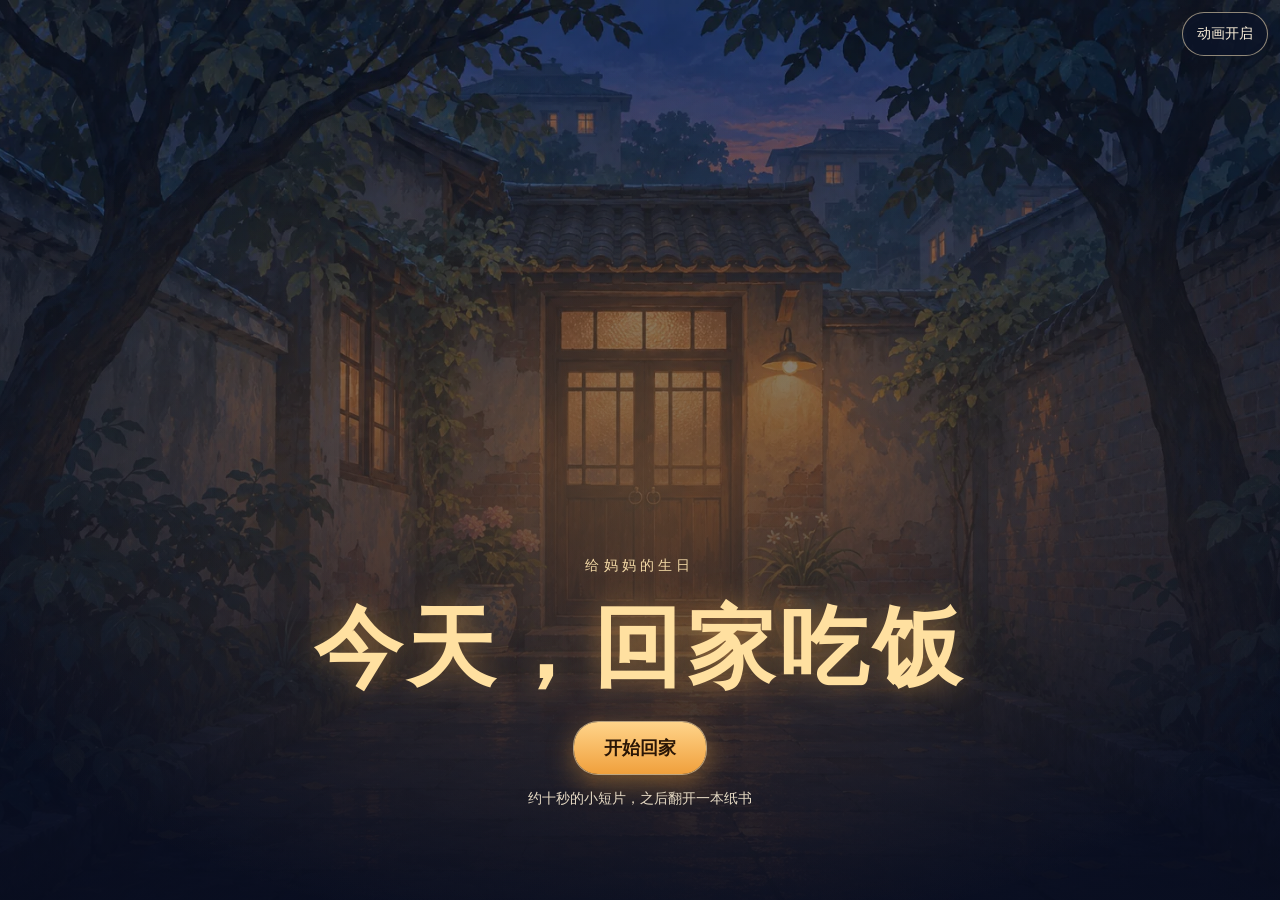
==== commit ef3152df: "Publish the birthday homecoming and keepsake" ====
--- a/index.html
+++ b/index.html
@@ -1,667 +1,62 @@
-<!DOCTYPE html>
-<html lang="zh-CN">
-<head>
-<meta charset="utf-8">
-<meta name="viewport" content="width=device-width,initial-scale=1,viewport-fit=cover">
-<meta name="theme-color" content="#FBF3E9">
-<meta name="format-detection" content="telephone=no,address=no,email=no">
-<meta name="robots" content="noindex,nofollow">
-<meta name="description" content="一封写给妈妈的生日祝福。">
-<meta property="og:type" content="website">
-<meta property="og:title" content="妈妈，生日快乐">
-<meta property="og:description" content="有一份礼物，想亲手交给你。">
-<meta property="og:image" content="assets/share.png">
-<meta name="twitter:card" content="summary">
-<title>妈妈，生日快乐</title>
-<script src="motion-policy.js?v=window10a"></script>
-<link rel="icon" href="data:image/svg+xml,%3Csvg xmlns='http://www.w3.org/2000/svg' viewBox='0 0 32 32'%3E%3Crect width='32' height='32' rx='8' fill='%23FBF3E9'/%3E%3Crect x='9' y='17' width='14' height='9' rx='2' fill='%232A2420'/%3E%3Cpath d='M16 5c3 4 4 6 4 8a4 4 0 0 1-8 0c0-2 1-4 4-8z' fill='%23E8A85C'/%3E%3C/svg%3E">
-<link rel="stylesheet" href="style.css?v=window10a">
-<link rel="stylesheet" href="story.css?v=window10a">
-<link rel="stylesheet" href="atelier.css?v=window10a"><link rel="stylesheet" href="theatre.css?v=window10a"><link rel="stylesheet" href="illustrated.css?v=window10a"><link rel="stylesheet" href="gala.css?v=window10a">
-<link rel="stylesheet" href="performance.css?v=window10a">
-<link rel="stylesheet" href="surprises.css?v=window10a">
-<link rel="stylesheet" href="scenes-atelier.css?v=window10a">
-<link rel="preload" as="image" fetchpriority="low" href="assets/scenes/timeline.svg">
-<link rel="preload" as="image" fetchpriority="low" href="assets/scenes/greenhouse.svg">
-<link rel="preload" as="image" fetchpriority="low" href="assets/scenes/seaside.svg">
-<link rel="preload" as="image" fetchpriority="low" href="assets/scenes/forest.svg">
-<link rel="preload" as="image" fetchpriority="low" href="assets/scenes/clouds.svg">
-<link rel="preload" as="image" fetchpriority="low" href="assets/scenes/musicbox.svg">
-<link rel="preload" as="image" fetchpriority="low" href="assets/scenes/lanterns.svg">
-<link rel="preload" as="image" fetchpriority="low" href="assets/scenes/memory.svg">
-<link rel="preload" as="image" fetchpriority="low" href="assets/scenes/cake.svg">
-<link rel="preload" as="image" fetchpriority="low" href="assets/scenes/wall.svg">
-<link rel="preload" as="image" fetchpriority="low" href="assets/scenes/rain.svg">
-<link rel="preload" as="image" fetchpriority="low" href="assets/scenes/closing.svg">
-<link rel="stylesheet" href="chapter-details.css?v=window10a">
-<link rel="stylesheet" href="chapter-transitions.css?v=window10a">
-<link rel="stylesheet" href="paper-cut.css?v=window10a">
-<link rel="stylesheet" href="note-revival.css?v=window10a">
-<link rel="stylesheet" href="scene-play.css?v=window10a">
-<link rel="stylesheet" href="play-finale.css?v=window10a">
-<link rel="stylesheet" href="blessing-windows.css?v=window10a">
-<link rel="stylesheet" href="mobile-safe.css?v=window10a">
-<link rel="stylesheet" href="journey-keepsake.css?v=window10a">
-<link rel="stylesheet" href="window-chapter.css?v=window10a">
-</head>
-<body>
-<canvas id="celebration-fx" aria-hidden="true"></canvas>
-<header class="atelier-header"><button class="brand" id="home-gift" aria-label="回到生日礼物首页"><b>M</b><span>给妈妈的礼物<small>WITH LOVE, ALWAYS</small></span></button><div class="header-actions"><button id="motion-toggle" class="utility" aria-pressed="false">盛放特效</button><button id="contents-open" hidden class="utility">礼物目录 <span aria-hidden="true">☰</span></button></div></header>
-<dialog id="contents-dialog" class="atelier-dialog"><button class="dialog-close" data-close aria-label="关闭目录">×</button><p class="atelier-kicker">TWELVE CHAPTERS, ONE LOVE</p><h2>这一页，藏着很多爱</h2><p class="dialog-intro">慢慢看，也可以直接去你喜欢的地方。</p><button type="button" id="keepsake-menu" class="keepsake-menu"><span>给妈妈的心意小册子 ↗</span><small id="keepsake-menu-count">已收藏 0 / 12 份心意</small></button><div class="chapter-links"><button data-go="panel-timeline"><em>01</em><span>四季花园<small>把每一季的温柔，送给你</small></span><i>↗</i></button><button data-go="panel-greenhouse"><em>02</em><span>晨光温室<small>为爱浇水，静看花开</small></span><i>↗</i></button><button data-go="panel-seaside"><em>03</em><span>落日海湾<small>写下心愿，寄往大海</small></span><i>↗</i></button><button data-go="panel-forest"><em>04</em><span>萤火森林<small>唤醒萤火，点亮小径</small></span><i>↗</i></button><button data-go="panel-clouds"><em>05</em><span>云端气球<small>选择心愿，让气球出发</small></span><i>↗</i></button><button data-go="panel-musicbox"><em>06</em><span>旋转音乐盒<small>转动木马，听一段旋律</small></span><i>↗</i></button><button data-go="panel-lanterns"><em>07</em><span>团圆灯庭<small>亲手点亮六盏祝福灯</small></span><i>↗</i></button><button data-go="panel-memory"><em>08</em><span>收集星光<small>点亮六颗小小的心愿</small></span><i>↗</i></button><button data-go="panel-cake"><em>09</em><span>烛光许愿<small>吹灭蜡烛，看烟花绽放</small></span><i>↗</i></button><button data-go="panel-wall"><em>10</em><span>祝福信笺<small>把想说的话认真收藏</small></span><i>↗</i></button><button data-go="panel-rain"><em>11</em><span>温柔落满<small>让牵挂变成一场祝福雨</small></span><i>↗</i></button><button data-go="panel-closing"><em>12</em><span>一封家书<small>有些爱，想慢慢说给你听</small></span><i>↗</i></button></div><div class="transition-settings"><label for="transition-style">页面转场</label><select id="transition-style" disabled><option value="auto">整页折叠 · 纸飞机</option></select><label for="animation-quality">动画效果</label><select id="animation-quality" data-animation-quality><option value="auto">自动 · 推荐</option><option value="smooth">流畅</option><option value="rich">丰富</option></select><p>纸页会先盖住画面，再展开下一幕。手机可选“流畅”减少动态细节。左右滑动或点下方按钮，进入下一幕。</p></div></dialog>
-<dialog id="season-dialog" class="atelier-dialog season-dialog"><button class="dialog-close" data-close aria-label="关闭花语">×</button><p class="atelier-kicker">A LITTLE WISH FOR YOU</p><div class="season-flower" aria-hidden="true">✿</div><h2 id="season-title"></h2><p id="season-copy"></p><button class="btn" data-close>把这份温柔收好</button></dialog>
-
-
-<a class="skip-link" href="#open-gift">开始阅读礼物</a>
-
-<!-- ============ 动态背景：底色 / 光斑 / 星点 / 光尘 / 暗角 ============ -->
-<div class="bg" aria-hidden="true">
-  <div class="bg-wash"></div>
-  <div class="bg-glow bg-glow--a"></div>
-  <div class="bg-glow bg-glow--b"></div>
-  <div class="bg-glow bg-glow--c"></div>
-  <div class="bg-bokeh" id="bg-bokeh"></div>
-  <div class="bg-dust" id="bg-dust"></div>
-  <div class="bg-meteors" id="bg-meteors"></div>
-  <div class="bg-vignette"></div>
-</div>
-
-<div class="stage">
-
-  <!-- ============ 第一幕：礼物盒 ============ -->
-  <section class="act act--opening" id="act-opening" aria-labelledby="opening-title">
-    <div class="opening-layout">
-      <div class="opening-copy">
-        <p class="atelier-kicker"><span></span> A GIFT, WITH ALL MY LOVE</p>
-        <p class="eyebrow" id="opening-eyebrow">今天，想把时间慢下来</p>
-        <h1 class="hero-title">妈妈，<br>生日<span>快乐。</span></h1>
-        <p class="opening-note" id="opening-title">有一份礼物，想亲手交给你</p>
-        <p class="hero-sub">把花开、星光和所有温柔，<br>装进这一份，只属于你的礼物。</p>
-        <button class="btn primary-open" id="open-gift" type="button" aria-label="打开生日礼物"><span id="gift-label">打开礼物</span><span aria-hidden="true">↗</span></button>
-        
-        <div class="dedication"><span class="dedication-line"></span><span>献给最爱的你 · 爱你的家人</span></div>
-      </div>
-      <div class="opening-art"><div class="art-orbit orbit-a"></div><div class="art-orbit orbit-b"></div><p class="art-label">THE LITTLE GARDEN OF LOVE</p><svg class="bouquet-art" viewBox="0 0 600 650" aria-hidden="true" xmlns="http://www.w3.org/2000/svg"><defs>
-    <linearGradient id="herorose" x2=".8" y2="1"><stop stop-color="#ffe0dc"/><stop offset=".48" stop-color="#d87f84"/><stop offset="1" stop-color="#873e53"/></linearGradient>
-    <linearGradient id="herocream" x2=".8" y2="1"><stop stop-color="#fffced"/><stop offset=".55" stop-color="#eed2a1"/><stop offset="1" stop-color="#bc8969"/></linearGradient>
-    <linearGradient id="heroleaf"><stop stop-color="#263e36"/><stop offset=".5" stop-color="#719477"/><stop offset="1" stop-color="#b2b997"/></linearGradient>
-    <linearGradient id="heropaper" x2="1" y2="1"><stop stop-color="#fff9e9"/><stop offset=".5" stop-color="#f5dbc3"/><stop offset="1" stop-color="#c99e85"/></linearGradient>
-    <radialGradient id="heroseal"><stop stop-color="#b96868"/><stop offset=".7" stop-color="#904758"/><stop offset="1" stop-color="#6e3445"/></radialGradient>
-    </defs><ellipse cx="300" cy="592" rx="174" ry="20" fill="#815b47" opacity=".12"/>
-    <circle cx="300" cy="293" r="233" fill="none" stroke="#b89456" opacity=".34"/>
-    <circle cx="300" cy="293" r="224" fill="none" stroke="#b89456" stroke-dasharray="1 12" opacity=".45"/>
-    <g class="flower-sway"><path d="M300 510 Q390 370 390 270" stroke="#627d60" stroke-width="3" fill="none"/><g transform="translate(375.6 308.4) rotate(55)"><path d="M0 0Q-45-45 0-70Q30-35 0 0Z" fill="url(#heroleaf)"/><path d="M0 0V-62" stroke="#d4d1a1" stroke-width=".6" opacity=".6"/></g><g transform="translate(355.8 361.2) rotate(55)"><path d="M0 0Q-45-45 0-70Q30-35 0 0Z" fill="url(#heroleaf)"/><path d="M0 0V-62" stroke="#d4d1a1" stroke-width=".6" opacity=".6"/></g><path d="M300 510 Q216 370 216 343" stroke="#627d60" stroke-width="3" fill="none"/><g transform="translate(230.0 370.3) rotate(-35)"><path d="M0 0Q-45-45 0-70Q30-35 0 0Z" fill="url(#heroleaf)"/><path d="M0 0V-62" stroke="#d4d1a1" stroke-width=".6" opacity=".6"/></g><g transform="translate(248.3 406.9) rotate(-35)"><path d="M0 0Q-45-45 0-70Q30-35 0 0Z" fill="url(#heroleaf)"/><path d="M0 0V-62" stroke="#d4d1a1" stroke-width=".6" opacity=".6"/></g><path d="M300 510 Q311 370 311 132" stroke="#627d60" stroke-width="3" fill="none"/><g transform="translate(310.0 192.9) rotate(95)"><path d="M0 0Q-45-45 0-70Q30-35 0 0Z" fill="url(#heroleaf)"/><path d="M0 0V-62" stroke="#d4d1a1" stroke-width=".6" opacity=".6"/></g><g transform="translate(307.3 276.0) rotate(95)"><path d="M0 0Q-45-45 0-70Q30-35 0 0Z" fill="url(#heroleaf)"/><path d="M0 0V-62" stroke="#d4d1a1" stroke-width=".6" opacity=".6"/></g><path d="M300 510 Q396 370 396 402" stroke="#627d60" stroke-width="3" fill="none"/><g transform="translate(381.3 419.7) rotate(5)"><path d="M0 0Q-45-45 0-70Q30-35 0 0Z" fill="url(#heroleaf)"/><path d="M0 0V-62" stroke="#d4d1a1" stroke-width=".6" opacity=".6"/></g><g transform="translate(360.0 443.3) rotate(5)"><path d="M0 0Q-45-45 0-70Q30-35 0 0Z" fill="url(#heroleaf)"/><path d="M0 0V-62" stroke="#d4d1a1" stroke-width=".6" opacity=".6"/></g><path d="M300 510 Q120 370 120 256" stroke="#627d60" stroke-width="3" fill="none"/><g transform="translate(149.4 296.7) rotate(55)"><path d="M0 0Q-45-45 0-70Q30-35 0 0Z" fill="url(#heroleaf)"/><path d="M0 0V-62" stroke="#d4d1a1" stroke-width=".6" opacity=".6"/></g><g transform="translate(188.9 352.6) rotate(55)"><path d="M0 0Q-45-45 0-70Q30-35 0 0Z" fill="url(#heroleaf)"/><path d="M0 0V-62" stroke="#d4d1a1" stroke-width=".6" opacity=".6"/></g><path d="M300 510 Q375 370 375 211" stroke="#627d60" stroke-width="3" fill="none"/><g transform="translate(363.8 259.2) rotate(-35)"><path d="M0 0Q-45-45 0-70Q30-35 0 0Z" fill="url(#heroleaf)"/><path d="M0 0V-62" stroke="#d4d1a1" stroke-width=".6" opacity=".6"/></g><g transform="translate(347.1 324.9) rotate(-35)"><path d="M0 0Q-45-45 0-70Q30-35 0 0Z" fill="url(#heroleaf)"/><path d="M0 0V-62" stroke="#d4d1a1" stroke-width=".6" opacity=".6"/></g><path d="M300 510 Q270 370 270 403" stroke="#627d60" stroke-width="3" fill="none"/><g transform="translate(275.4 420.4) rotate(95)"><path d="M0 0Q-45-45 0-70Q30-35 0 0Z" fill="url(#heroleaf)"/><path d="M0 0V-62" stroke="#d4d1a1" stroke-width=".6" opacity=".6"/></g><g transform="translate(281.9 443.8) rotate(95)"><path d="M0 0Q-45-45 0-70Q30-35 0 0Z" fill="url(#heroleaf)"/><path d="M0 0V-62" stroke="#d4d1a1" stroke-width=".6" opacity=".6"/></g><path d="M300 510 Q237 370 237 121" stroke="#627d60" stroke-width="3" fill="none"/><g transform="translate(247.2 184.0) rotate(5)"><path d="M0 0Q-45-45 0-70Q30-35 0 0Z" fill="url(#heroleaf)"/><path d="M0 0V-62" stroke="#d4d1a1" stroke-width=".6" opacity=".6"/></g><g transform="translate(261.1 269.4) rotate(5)"><path d="M0 0Q-45-45 0-70Q30-35 0 0Z" fill="url(#heroleaf)"/><path d="M0 0V-62" stroke="#d4d1a1" stroke-width=".6" opacity=".6"/></g><path d="M300 510 Q449 370 449 297" stroke="#627d60" stroke-width="3" fill="none"/><g transform="translate(425.5 331.4) rotate(55)"><path d="M0 0Q-45-45 0-70Q30-35 0 0Z" fill="url(#heroleaf)"/><path d="M0 0V-62" stroke="#d4d1a1" stroke-width=".6" opacity=".6"/></g><g transform="translate(392.6 378.2) rotate(55)"><path d="M0 0Q-45-45 0-70Q30-35 0 0Z" fill="url(#heroleaf)"/><path d="M0 0V-62" stroke="#d4d1a1" stroke-width=".6" opacity=".6"/></g><path d="M300 510 Q131 370 131 311" stroke="#627d60" stroke-width="3" fill="none"/><g transform="translate(158.8 343.4) rotate(-35)"><path d="M0 0Q-45-45 0-70Q30-35 0 0Z" fill="url(#heroleaf)"/><path d="M0 0V-62" stroke="#d4d1a1" stroke-width=".6" opacity=".6"/></g><g transform="translate(195.7 387.1) rotate(-35)"><path d="M0 0Q-45-45 0-70Q30-35 0 0Z" fill="url(#heroleaf)"/><path d="M0 0V-62" stroke="#d4d1a1" stroke-width=".6" opacity=".6"/></g><path d="M300 510 Q338 370 338 144" stroke="#627d60" stroke-width="3" fill="none"/><g transform="translate(331.9 203.3) rotate(95)"><path d="M0 0Q-45-45 0-70Q30-35 0 0Z" fill="url(#heroleaf)"/><path d="M0 0V-62" stroke="#d4d1a1" stroke-width=".6" opacity=".6"/></g><g transform="translate(323.6 283.7) rotate(95)"><path d="M0 0Q-45-45 0-70Q30-35 0 0Z" fill="url(#heroleaf)"/><path d="M0 0V-62" stroke="#d4d1a1" stroke-width=".6" opacity=".6"/></g><path d="M300 510 Q333 370 333 429" stroke="#627d60" stroke-width="3" fill="none"/><g transform="translate(328.5 442.2) rotate(5)"><path d="M0 0Q-45-45 0-70Q30-35 0 0Z" fill="url(#heroleaf)"/><path d="M0 0V-62" stroke="#d4d1a1" stroke-width=".6" opacity=".6"/></g><g transform="translate(321.1 459.9) rotate(5)"><path d="M0 0Q-45-45 0-70Q30-35 0 0Z" fill="url(#heroleaf)"/><path d="M0 0V-62" stroke="#d4d1a1" stroke-width=".6" opacity=".6"/></g><path d="M300 510 Q182 370 182 229" stroke="#627d60" stroke-width="3" fill="none"/><g transform="translate(201.1 274.8) rotate(55)"><path d="M0 0Q-45-45 0-70Q30-35 0 0Z" fill="url(#heroleaf)"/><path d="M0 0V-62" stroke="#d4d1a1" stroke-width=".6" opacity=".6"/></g><g transform="translate(227.0 336.4) rotate(55)"><path d="M0 0Q-45-45 0-70Q30-35 0 0Z" fill="url(#heroleaf)"/><path d="M0 0V-62" stroke="#d4d1a1" stroke-width=".6" opacity=".6"/></g><path d="M300 510 Q455 370 455 246" stroke="#627d60" stroke-width="3" fill="none"/><g transform="translate(430.4 288.6) rotate(-35)"><path d="M0 0Q-45-45 0-70Q30-35 0 0Z" fill="url(#heroleaf)"/><path d="M0 0V-62" stroke="#d4d1a1" stroke-width=".6" opacity=".6"/></g><g transform="translate(396.2 346.6) rotate(-35)"><path d="M0 0Q-45-45 0-70Q30-35 0 0Z" fill="url(#heroleaf)"/><path d="M0 0V-62" stroke="#d4d1a1" stroke-width=".6" opacity=".6"/></g><path d="M300 510 Q195 370 195 383" stroke="#627d60" stroke-width="3" fill="none"/><g transform="translate(212.3 403.4) rotate(95)"><path d="M0 0Q-45-45 0-70Q30-35 0 0Z" fill="url(#heroleaf)"/><path d="M0 0V-62" stroke="#d4d1a1" stroke-width=".6" opacity=".6"/></g><g transform="translate(235.3 431.3) rotate(95)"><path d="M0 0Q-45-45 0-70Q30-35 0 0Z" fill="url(#heroleaf)"/><path d="M0 0V-62" stroke="#d4d1a1" stroke-width=".6" opacity=".6"/></g><path d="M300 510 Q288 370 288 104" stroke="#627d60" stroke-width="3" fill="none"/><g transform="translate(290.1 169.3) rotate(5)"><path d="M0 0Q-45-45 0-70Q30-35 0 0Z" fill="url(#heroleaf)"/><path d="M0 0V-62" stroke="#d4d1a1" stroke-width=".6" opacity=".6"/></g><g transform="translate(292.7 258.5) rotate(5)"><path d="M0 0Q-45-45 0-70Q30-35 0 0Z" fill="url(#heroleaf)"/><path d="M0 0V-62" stroke="#d4d1a1" stroke-width=".6" opacity=".6"/></g><path d="M300 510 Q386 370 386 321" stroke="#627d60" stroke-width="3" fill="none"/><g transform="translate(372.7 351.6) rotate(55)"><path d="M0 0Q-45-45 0-70Q30-35 0 0Z" fill="url(#heroleaf)"/><path d="M0 0V-62" stroke="#d4d1a1" stroke-width=".6" opacity=".6"/></g><g transform="translate(353.7 393.1) rotate(55)"><path d="M0 0Q-45-45 0-70Q30-35 0 0Z" fill="url(#heroleaf)"/><path d="M0 0V-62" stroke="#d4d1a1" stroke-width=".6" opacity=".6"/></g><path d="M300 510 Q164 370 164 274" stroke="#627d60" stroke-width="3" fill="none"/><g transform="translate(185.9 312.4) rotate(-35)"><path d="M0 0Q-45-45 0-70Q30-35 0 0Z" fill="url(#heroleaf)"/><path d="M0 0V-62" stroke="#d4d1a1" stroke-width=".6" opacity=".6"/></g><g transform="translate(215.8 364.1) rotate(-35)"><path d="M0 0Q-45-45 0-70Q30-35 0 0Z" fill="url(#heroleaf)"/><path d="M0 0V-62" stroke="#d4d1a1" stroke-width=".6" opacity=".6"/></g><path d="M300 510 Q412 370 412 172" stroke="#627d60" stroke-width="3" fill="none"/><g transform="translate(394.4 226.4) rotate(95)"><path d="M0 0Q-45-45 0-70Q30-35 0 0Z" fill="url(#heroleaf)"/><path d="M0 0V-62" stroke="#d4d1a1" stroke-width=".6" opacity=".6"/></g><g transform="translate(369.7 300.7) rotate(95)"><path d="M0 0Q-45-45 0-70Q30-35 0 0Z" fill="url(#heroleaf)"/><path d="M0 0V-62" stroke="#d4d1a1" stroke-width=".6" opacity=".6"/></g><path d="M300 510 Q292 370 292 436" stroke="#627d60" stroke-width="3" fill="none"/><g transform="translate(293.3 448.5) rotate(5)"><path d="M0 0Q-45-45 0-70Q30-35 0 0Z" fill="url(#heroleaf)"/><path d="M0 0V-62" stroke="#d4d1a1" stroke-width=".6" opacity=".6"/></g><g transform="translate(295.1 464.6) rotate(5)"><path d="M0 0Q-45-45 0-70Q30-35 0 0Z" fill="url(#heroleaf)"/><path d="M0 0V-62" stroke="#d4d1a1" stroke-width=".6" opacity=".6"/></g><path d="M300 510 Q242 370 242 208" stroke="#627d60" stroke-width="3" fill="none"/><g transform="translate(251.4 256.9) rotate(55)"><path d="M0 0Q-45-45 0-70Q30-35 0 0Z" fill="url(#heroleaf)"/><path d="M0 0V-62" stroke="#d4d1a1" stroke-width=".6" opacity=".6"/></g><g transform="translate(264.1 323.2) rotate(55)"><path d="M0 0Q-45-45 0-70Q30-35 0 0Z" fill="url(#heroleaf)"/><path d="M0 0V-62" stroke="#d4d1a1" stroke-width=".6" opacity=".6"/></g><path d="M300 510 Q412 370 412 284" stroke="#627d60" stroke-width="3" fill="none"/><g transform="translate(394.1 320.4) rotate(-35)"><path d="M0 0Q-45-45 0-70Q30-35 0 0Z" fill="url(#heroleaf)"/><path d="M0 0V-62" stroke="#d4d1a1" stroke-width=".6" opacity=".6"/></g><g transform="translate(369.5 370.0) rotate(-35)"><path d="M0 0Q-45-45 0-70Q30-35 0 0Z" fill="url(#heroleaf)"/><path d="M0 0V-62" stroke="#d4d1a1" stroke-width=".6" opacity=".6"/></g><path d="M300 510 Q188 370 188 349" stroke="#627d60" stroke-width="3" fill="none"/><g transform="translate(206.4 374.9) rotate(95)"><path d="M0 0Q-45-45 0-70Q30-35 0 0Z" fill="url(#heroleaf)"/><path d="M0 0V-62" stroke="#d4d1a1" stroke-width=".6" opacity=".6"/></g><g transform="translate(230.9 410.3) rotate(95)"><path d="M0 0Q-45-45 0-70Q30-35 0 0Z" fill="url(#heroleaf)"/><path d="M0 0V-62" stroke="#d4d1a1" stroke-width=".6" opacity=".6"/></g><path d="M300 510 Q334 370 334 106" stroke="#627d60" stroke-width="3" fill="none"/><g transform="translate(328.9 171.4) rotate(5)"><path d="M0 0Q-45-45 0-70Q30-35 0 0Z" fill="url(#heroleaf)"/><path d="M0 0V-62" stroke="#d4d1a1" stroke-width=".6" opacity=".6"/></g><g transform="translate(321.3 260.1) rotate(5)"><path d="M0 0Q-45-45 0-70Q30-35 0 0Z" fill="url(#heroleaf)"/><path d="M0 0V-62" stroke="#d4d1a1" stroke-width=".6" opacity=".6"/></g><g class="bloom bloom-0" style="--delay:0.0s" transform="translate(207 223)"><g class="bloom-inner"><ellipse rx="23.9" ry="32.2" cy="-16.6" transform="rotate(0.0)" fill="url(#herorose)" stroke="#fff7e9" stroke-opacity=".2" stroke-width=".7"/><ellipse rx="23.9" ry="32.2" cy="-16.6" transform="rotate(51.4)" fill="url(#herorose)" stroke="#fff7e9" stroke-opacity=".2" stroke-width=".7"/><ellipse rx="23.9" ry="32.2" cy="-16.6" transform="rotate(102.9)" fill="url(#herorose)" stroke="#fff7e9" stroke-opacity=".2" stroke-width=".7"/><ellipse rx="23.9" ry="32.2" cy="-16.6" transform="rotate(154.3)" fill="url(#herorose)" stroke="#fff7e9" stroke-opacity=".2" stroke-width=".7"/><ellipse rx="23.9" ry="32.2" cy="-16.6" transform="rotate(205.7)" fill="url(#herorose)" stroke="#fff7e9" stroke-opacity=".2" stroke-width=".7"/><ellipse rx="23.9" ry="32.2" cy="-16.6" transform="rotate(257.1)" fill="url(#herorose)" stroke="#fff7e9" stroke-opacity=".2" stroke-width=".7"/><ellipse rx="23.9" ry="32.2" cy="-16.6" transform="rotate(308.6)" fill="url(#herorose)" stroke="#fff7e9" stroke-opacity=".2" stroke-width=".7"/><ellipse rx="17.9" ry="24.1" cy="-12.4" transform="rotate(27.0)" fill="url(#herorose)" stroke="#fff7e9" stroke-opacity=".2" stroke-width=".7"/><ellipse rx="17.9" ry="24.1" cy="-12.4" transform="rotate(78.4)" fill="url(#herorose)" stroke="#fff7e9" stroke-opacity=".2" stroke-width=".7"/><ellipse rx="17.9" ry="24.1" cy="-12.4" transform="rotate(129.9)" fill="url(#herorose)" stroke="#fff7e9" stroke-opacity=".2" stroke-width=".7"/><ellipse rx="17.9" ry="24.1" cy="-12.4" transform="rotate(181.3)" fill="url(#herorose)" stroke="#fff7e9" stroke-opacity=".2" stroke-width=".7"/><ellipse rx="17.9" ry="24.1" cy="-12.4" transform="rotate(232.7)" fill="url(#herorose)" stroke="#fff7e9" stroke-opacity=".2" stroke-width=".7"/><ellipse rx="17.9" ry="24.1" cy="-12.4" transform="rotate(284.1)" fill="url(#herorose)" stroke="#fff7e9" stroke-opacity=".2" stroke-width=".7"/><ellipse rx="17.9" ry="24.1" cy="-12.4" transform="rotate(335.6)" fill="url(#herorose)" stroke="#fff7e9" stroke-opacity=".2" stroke-width=".7"/><ellipse rx="12.0" ry="16.1" cy="-8.3" transform="rotate(54.0)" fill="url(#herorose)" stroke="#fff7e9" stroke-opacity=".2" stroke-width=".7"/><ellipse rx="12.0" ry="16.1" cy="-8.3" transform="rotate(105.4)" fill="url(#herorose)" stroke="#fff7e9" stroke-opacity=".2" stroke-width=".7"/><ellipse rx="12.0" ry="16.1" cy="-8.3" transform="rotate(156.9)" fill="url(#herorose)" stroke="#fff7e9" stroke-opacity=".2" stroke-width=".7"/><ellipse rx="12.0" ry="16.1" cy="-8.3" transform="rotate(208.3)" fill="url(#herorose)" stroke="#fff7e9" stroke-opacity=".2" stroke-width=".7"/><ellipse rx="12.0" ry="16.1" cy="-8.3" transform="rotate(259.7)" fill="url(#herorose)" stroke="#fff7e9" stroke-opacity=".2" stroke-width=".7"/><ellipse rx="12.0" ry="16.1" cy="-8.3" transform="rotate(311.1)" fill="url(#herorose)" stroke="#fff7e9" stroke-opacity=".2" stroke-width=".7"/><ellipse rx="12.0" ry="16.1" cy="-8.3" transform="rotate(362.6)" fill="url(#herorose)" stroke="#fff7e9" stroke-opacity=".2" stroke-width=".7"/><path d="M-8 2Q-15-14 2-11Q15-6 5 5Q-5 12-7 1Q-5-5 2-3" fill="none" stroke="#81384a" stroke-width="2"/></g></g><g class="bloom bloom-1" style="--delay:0.11s" transform="translate(330 184)"><g class="bloom-inner"><ellipse rx="23.9" ry="32.2" cy="-16.6" transform="rotate(0.0)" fill="url(#herocream)" stroke="#fff7e9" stroke-opacity=".2" stroke-width=".7"/><ellipse rx="23.9" ry="32.2" cy="-16.6" transform="rotate(51.4)" fill="url(#herocream)" stroke="#fff7e9" stroke-opacity=".2" stroke-width=".7"/><ellipse rx="23.9" ry="32.2" cy="-16.6" transform="rotate(102.9)" fill="url(#herocream)" stroke="#fff7e9" stroke-opacity=".2" stroke-width=".7"/><ellipse rx="23.9" ry="32.2" cy="-16.6" transform="rotate(154.3)" fill="url(#herocream)" stroke="#fff7e9" stroke-opacity=".2" stroke-width=".7"/><ellipse rx="23.9" ry="32.2" cy="-16.6" transform="rotate(205.7)" fill="url(#herocream)" stroke="#fff7e9" stroke-opacity=".2" stroke-width=".7"/><ellipse rx="23.9" ry="32.2" cy="-16.6" transform="rotate(257.1)" fill="url(#herocream)" stroke="#fff7e9" stroke-opacity=".2" stroke-width=".7"/><ellipse rx="23.9" ry="32.2" cy="-16.6" transform="rotate(308.6)" fill="url(#herocream)" stroke="#fff7e9" stroke-opacity=".2" stroke-width=".7"/><ellipse rx="17.9" ry="24.1" cy="-12.4" transform="rotate(27.0)" fill="url(#herocream)" stroke="#fff7e9" stroke-opacity=".2" stroke-width=".7"/><ellipse rx="17.9" ry="24.1" cy="-12.4" transform="rotate(78.4)" fill="url(#herocream)" stroke="#fff7e9" stroke-opacity=".2" stroke-width=".7"/><ellipse rx="17.9" ry="24.1" cy="-12.4" transform="rotate(129.9)" fill="url(#herocream)" stroke="#fff7e9" stroke-opacity=".2" stroke-width=".7"/><ellipse rx="17.9" ry="24.1" cy="-12.4" transform="rotate(181.3)" fill="url(#herocream)" stroke="#fff7e9" stroke-opacity=".2" stroke-width=".7"/><ellipse rx="17.9" ry="24.1" cy="-12.4" transform="rotate(232.7)" fill="url(#herocream)" stroke="#fff7e9" stroke-opacity=".2" stroke-width=".7"/><ellipse rx="17.9" ry="24.1" cy="-12.4" transform="rotate(284.1)" fill="url(#herocream)" stroke="#fff7e9" stroke-opacity=".2" stroke-width=".7"/><ellipse rx="17.9" ry="24.1" cy="-12.4" transform="rotate(335.6)" fill="url(#herocream)" stroke="#fff7e9" stroke-opacity=".2" stroke-width=".7"/><ellipse rx="12.0" ry="16.1" cy="-8.3" transform="rotate(54.0)" fill="url(#herocream)" stroke="#fff7e9" stroke-opacity=".2" stroke-width=".7"/><ellipse rx="12.0" ry="16.1" cy="-8.3" transform="rotate(105.4)" fill="url(#herocream)" stroke="#fff7e9" stroke-opacity=".2" stroke-width=".7"/><ellipse rx="12.0" ry="16.1" cy="-8.3" transform="rotate(156.9)" fill="url(#herocream)" stroke="#fff7e9" stroke-opacity=".2" stroke-width=".7"/><ellipse rx="12.0" ry="16.1" cy="-8.3" transform="rotate(208.3)" fill="url(#herocream)" stroke="#fff7e9" stroke-opacity=".2" stroke-width=".7"/><ellipse rx="12.0" ry="16.1" cy="-8.3" transform="rotate(259.7)" fill="url(#herocream)" stroke="#fff7e9" stroke-opacity=".2" stroke-width=".7"/><ellipse rx="12.0" ry="16.1" cy="-8.3" transform="rotate(311.1)" fill="url(#herocream)" stroke="#fff7e9" stroke-opacity=".2" stroke-width=".7"/><ellipse rx="12.0" ry="16.1" cy="-8.3" transform="rotate(362.6)" fill="url(#herocream)" stroke="#fff7e9" stroke-opacity=".2" stroke-width=".7"/><path d="M-8 2Q-15-14 2-11Q15-6 5 5Q-5 12-7 1Q-5-5 2-3" fill="none" stroke="#b7896f" stroke-width="2"/></g></g><g class="bloom bloom-2" style="--delay:0.22s" transform="translate(418 268)"><g class="bloom-inner"><ellipse rx="21.3" ry="28.7" cy="-14.8" transform="rotate(0.0)" fill="url(#herorose)" stroke="#fff7e9" stroke-opacity=".2" stroke-width=".7"/><ellipse rx="21.3" ry="28.7" cy="-14.8" transform="rotate(51.4)" fill="url(#herorose)" stroke="#fff7e9" stroke-opacity=".2" stroke-width=".7"/><ellipse rx="21.3" ry="28.7" cy="-14.8" transform="rotate(102.9)" fill="url(#herorose)" stroke="#fff7e9" stroke-opacity=".2" stroke-width=".7"/><ellipse rx="21.3" ry="28.7" cy="-14.8" transform="rotate(154.3)" fill="url(#herorose)" stroke="#fff7e9" stroke-opacity=".2" stroke-width=".7"/><ellipse rx="21.3" ry="28.7" cy="-14.8" transform="rotate(205.7)" fill="url(#herorose)" stroke="#fff7e9" stroke-opacity=".2" stroke-width=".7"/><ellipse rx="21.3" ry="28.7" cy="-14.8" transform="rotate(257.1)" fill="url(#herorose)" stroke="#fff7e9" stroke-opacity=".2" stroke-width=".7"/><ellipse rx="21.3" ry="28.7" cy="-14.8" transform="rotate(308.6)" fill="url(#herorose)" stroke="#fff7e9" stroke-opacity=".2" stroke-width=".7"/><ellipse rx="16.0" ry="21.5" cy="-11.1" transform="rotate(27.0)" fill="url(#herorose)" stroke="#fff7e9" stroke-opacity=".2" stroke-width=".7"/><ellipse rx="16.0" ry="21.5" cy="-11.1" transform="rotate(78.4)" fill="url(#herorose)" stroke="#fff7e9" stroke-opacity=".2" stroke-width=".7"/><ellipse rx="16.0" ry="21.5" cy="-11.1" transform="rotate(129.9)" fill="url(#herorose)" stroke="#fff7e9" stroke-opacity=".2" stroke-width=".7"/><ellipse rx="16.0" ry="21.5" cy="-11.1" transform="rotate(181.3)" fill="url(#herorose)" stroke="#fff7e9" stroke-opacity=".2" stroke-width=".7"/><ellipse rx="16.0" ry="21.5" cy="-11.1" transform="rotate(232.7)" fill="url(#herorose)" stroke="#fff7e9" stroke-opacity=".2" stroke-width=".7"/><ellipse rx="16.0" ry="21.5" cy="-11.1" transform="rotate(284.1)" fill="url(#herorose)" stroke="#fff7e9" stroke-opacity=".2" stroke-width=".7"/><ellipse rx="16.0" ry="21.5" cy="-11.1" transform="rotate(335.6)" fill="url(#herorose)" stroke="#fff7e9" stroke-opacity=".2" stroke-width=".7"/><ellipse rx="10.7" ry="14.3" cy="-7.4" transform="rotate(54.0)" fill="url(#herorose)" stroke="#fff7e9" stroke-opacity=".2" stroke-width=".7"/><ellipse rx="10.7" ry="14.3" cy="-7.4" transform="rotate(105.4)" fill="url(#herorose)" stroke="#fff7e9" stroke-opacity=".2" stroke-width=".7"/><ellipse rx="10.7" ry="14.3" cy="-7.4" transform="rotate(156.9)" fill="url(#herorose)" stroke="#fff7e9" stroke-opacity=".2" stroke-width=".7"/><ellipse rx="10.7" ry="14.3" cy="-7.4" transform="rotate(208.3)" fill="url(#herorose)" stroke="#fff7e9" stroke-opacity=".2" stroke-width=".7"/><ellipse rx="10.7" ry="14.3" cy="-7.4" transform="rotate(259.7)" fill="url(#herorose)" stroke="#fff7e9" stroke-opacity=".2" stroke-width=".7"/><ellipse rx="10.7" ry="14.3" cy="-7.4" transform="rotate(311.1)" fill="url(#herorose)" stroke="#fff7e9" stroke-opacity=".2" stroke-width=".7"/><ellipse rx="10.7" ry="14.3" cy="-7.4" transform="rotate(362.6)" fill="url(#herorose)" stroke="#fff7e9" stroke-opacity=".2" stroke-width=".7"/><path d="M-8 2Q-15-14 2-11Q15-6 5 5Q-5 12-7 1Q-5-5 2-3" fill="none" stroke="#81384a" stroke-width="2"/></g></g><g class="bloom bloom-3" style="--delay:0.33s" transform="translate(164 318)"><g class="bloom-inner"><ellipse rx="20.8" ry="28.0" cy="-14.4" transform="rotate(0.0)" fill="url(#herocream)" stroke="#fff7e9" stroke-opacity=".2" stroke-width=".7"/><ellipse rx="20.8" ry="28.0" cy="-14.4" transform="rotate(51.4)" fill="url(#herocream)" stroke="#fff7e9" stroke-opacity=".2" stroke-width=".7"/><ellipse rx="20.8" ry="28.0" cy="-14.4" transform="rotate(102.9)" fill="url(#herocream)" stroke="#fff7e9" stroke-opacity=".2" stroke-width=".7"/><ellipse rx="20.8" ry="28.0" cy="-14.4" transform="rotate(154.3)" fill="url(#herocream)" stroke="#fff7e9" stroke-opacity=".2" stroke-width=".7"/><ellipse rx="20.8" ry="28.0" cy="-14.4" transform="rotate(205.7)" fill="url(#herocream)" stroke="#fff7e9" stroke-opacity=".2" stroke-width=".7"/><ellipse rx="20.8" ry="28.0" cy="-14.4" transform="rotate(257.1)" fill="url(#herocream)" stroke="#fff7e9" stroke-opacity=".2" stroke-width=".7"/><ellipse rx="20.8" ry="28.0" cy="-14.4" transform="rotate(308.6)" fill="url(#herocream)" stroke="#fff7e9" stroke-opacity=".2" stroke-width=".7"/><ellipse rx="15.6" ry="21.0" cy="-10.8" transform="rotate(27.0)" fill="url(#herocream)" stroke="#fff7e9" stroke-opacity=".2" stroke-width=".7"/><ellipse rx="15.6" ry="21.0" cy="-10.8" transform="rotate(78.4)" fill="url(#herocream)" stroke="#fff7e9" stroke-opacity=".2" stroke-width=".7"/><ellipse rx="15.6" ry="21.0" cy="-10.8" transform="rotate(129.9)" fill="url(#herocream)" stroke="#fff7e9" stroke-opacity=".2" stroke-width=".7"/><ellipse rx="15.6" ry="21.0" cy="-10.8" transform="rotate(181.3)" fill="url(#herocream)" stroke="#fff7e9" stroke-opacity=".2" stroke-width=".7"/><ellipse rx="15.6" ry="21.0" cy="-10.8" transform="rotate(232.7)" fill="url(#herocream)" stroke="#fff7e9" stroke-opacity=".2" stroke-width=".7"/><ellipse rx="15.6" ry="21.0" cy="-10.8" transform="rotate(284.1)" fill="url(#herocream)" stroke="#fff7e9" stroke-opacity=".2" stroke-width=".7"/><ellipse rx="15.6" ry="21.0" cy="-10.8" transform="rotate(335.6)" fill="url(#herocream)" stroke="#fff7e9" stroke-opacity=".2" stroke-width=".7"/><ellipse rx="10.4" ry="14.0" cy="-7.2" transform="rotate(54.0)" fill="url(#herocream)" stroke="#fff7e9" stroke-opacity=".2" stroke-width=".7"/><ellipse rx="10.4" ry="14.0" cy="-7.2" transform="rotate(105.4)" fill="url(#herocream)" stroke="#fff7e9" stroke-opacity=".2" stroke-width=".7"/><ellipse rx="10.4" ry="14.0" cy="-7.2" transform="rotate(156.9)" fill="url(#herocream)" stroke="#fff7e9" stroke-opacity=".2" stroke-width=".7"/><ellipse rx="10.4" ry="14.0" cy="-7.2" transform="rotate(208.3)" fill="url(#herocream)" stroke="#fff7e9" stroke-opacity=".2" stroke-width=".7"/><ellipse rx="10.4" ry="14.0" cy="-7.2" transform="rotate(259.7)" fill="url(#herocream)" stroke="#fff7e9" stroke-opacity=".2" stroke-width=".7"/><ellipse rx="10.4" ry="14.0" cy="-7.2" transform="rotate(311.1)" fill="url(#herocream)" stroke="#fff7e9" stroke-opacity=".2" stroke-width=".7"/><ellipse rx="10.4" ry="14.0" cy="-7.2" transform="rotate(362.6)" fill="url(#herocream)" stroke="#fff7e9" stroke-opacity=".2" stroke-width=".7"/><path d="M-8 2Q-15-14 2-11Q15-6 5 5Q-5 12-7 1Q-5-5 2-3" fill="none" stroke="#b7896f" stroke-width="2"/></g></g><g class="bloom bloom-4" style="--delay:0.44s" transform="translate(325 310)"><g class="bloom-inner"><ellipse rx="29.6" ry="39.9" cy="-20.5" transform="rotate(0.0)" fill="url(#herorose)" stroke="#fff7e9" stroke-opacity=".2" stroke-width=".7"/><ellipse rx="29.6" ry="39.9" cy="-20.5" transform="rotate(51.4)" fill="url(#herorose)" stroke="#fff7e9" stroke-opacity=".2" stroke-width=".7"/><ellipse rx="29.6" ry="39.9" cy="-20.5" transform="rotate(102.9)" fill="url(#herorose)" stroke="#fff7e9" stroke-opacity=".2" stroke-width=".7"/><ellipse rx="29.6" ry="39.9" cy="-20.5" transform="rotate(154.3)" fill="url(#herorose)" stroke="#fff7e9" stroke-opacity=".2" stroke-width=".7"/><ellipse rx="29.6" ry="39.9" cy="-20.5" transform="rotate(205.7)" fill="url(#herorose)" stroke="#fff7e9" stroke-opacity=".2" stroke-width=".7"/><ellipse rx="29.6" ry="39.9" cy="-20.5" transform="rotate(257.1)" fill="url(#herorose)" stroke="#fff7e9" stroke-opacity=".2" stroke-width=".7"/><ellipse rx="29.6" ry="39.9" cy="-20.5" transform="rotate(308.6)" fill="url(#herorose)" stroke="#fff7e9" stroke-opacity=".2" stroke-width=".7"/><ellipse rx="22.2" ry="29.9" cy="-15.4" transform="rotate(27.0)" fill="url(#herorose)" stroke="#fff7e9" stroke-opacity=".2" stroke-width=".7"/><ellipse rx="22.2" ry="29.9" cy="-15.4" transform="rotate(78.4)" fill="url(#herorose)" stroke="#fff7e9" stroke-opacity=".2" stroke-width=".7"/><ellipse rx="22.2" ry="29.9" cy="-15.4" transform="rotate(129.9)" fill="url(#herorose)" stroke="#fff7e9" stroke-opacity=".2" stroke-width=".7"/><ellipse rx="22.2" ry="29.9" cy="-15.4" transform="rotate(181.3)" fill="url(#herorose)" stroke="#fff7e9" stroke-opacity=".2" stroke-width=".7"/><ellipse rx="22.2" ry="29.9" cy="-15.4" transform="rotate(232.7)" fill="url(#herorose)" stroke="#fff7e9" stroke-opacity=".2" stroke-width=".7"/><ellipse rx="22.2" ry="29.9" cy="-15.4" transform="rotate(284.1)" fill="url(#herorose)" stroke="#fff7e9" stroke-opacity=".2" stroke-width=".7"/><ellipse rx="22.2" ry="29.9" cy="-15.4" transform="rotate(335.6)" fill="url(#herorose)" stroke="#fff7e9" stroke-opacity=".2" stroke-width=".7"/><ellipse rx="14.8" ry="19.9" cy="-10.3" transform="rotate(54.0)" fill="url(#herorose)" stroke="#fff7e9" stroke-opacity=".2" stroke-width=".7"/><ellipse rx="14.8" ry="19.9" cy="-10.3" transform="rotate(105.4)" fill="url(#herorose)" stroke="#fff7e9" stroke-opacity=".2" stroke-width=".7"/><ellipse rx="14.8" ry="19.9" cy="-10.3" transform="rotate(156.9)" fill="url(#herorose)" stroke="#fff7e9" stroke-opacity=".2" stroke-width=".7"/><ellipse rx="14.8" ry="19.9" cy="-10.3" transform="rotate(208.3)" fill="url(#herorose)" stroke="#fff7e9" stroke-opacity=".2" stroke-width=".7"/><ellipse rx="14.8" ry="19.9" cy="-10.3" transform="rotate(259.7)" fill="url(#herorose)" stroke="#fff7e9" stroke-opacity=".2" stroke-width=".7"/><ellipse rx="14.8" ry="19.9" cy="-10.3" transform="rotate(311.1)" fill="url(#herorose)" stroke="#fff7e9" stroke-opacity=".2" stroke-width=".7"/><ellipse rx="14.8" ry="19.9" cy="-10.3" transform="rotate(362.6)" fill="url(#herorose)" stroke="#fff7e9" stroke-opacity=".2" stroke-width=".7"/><path d="M-8 2Q-15-14 2-11Q15-6 5 5Q-5 12-7 1Q-5-5 2-3" fill="none" stroke="#81384a" stroke-width="2"/></g></g><g class="bloom bloom-5" style="--delay:0.55s" transform="translate(260 377)"><g class="bloom-inner"><ellipse rx="20.8" ry="28.0" cy="-14.4" transform="rotate(0.0)" fill="url(#herocream)" stroke="#fff7e9" stroke-opacity=".2" stroke-width=".7"/><ellipse rx="20.8" ry="28.0" cy="-14.4" transform="rotate(51.4)" fill="url(#herocream)" stroke="#fff7e9" stroke-opacity=".2" stroke-width=".7"/><ellipse rx="20.8" ry="28.0" cy="-14.4" transform="rotate(102.9)" fill="url(#herocream)" stroke="#fff7e9" stroke-opacity=".2" stroke-width=".7"/><ellipse rx="20.8" ry="28.0" cy="-14.4" transform="rotate(154.3)" fill="url(#herocream)" stroke="#fff7e9" stroke-opacity=".2" stroke-width=".7"/><ellipse rx="20.8" ry="28.0" cy="-14.4" transform="rotate(205.7)" fill="url(#herocream)" stroke="#fff7e9" stroke-opacity=".2" stroke-width=".7"/><ellipse rx="20.8" ry="28.0" cy="-14.4" transform="rotate(257.1)" fill="url(#herocream)" stroke="#fff7e9" stroke-opacity=".2" stroke-width=".7"/><ellipse rx="20.8" ry="28.0" cy="-14.4" transform="rotate(308.6)" fill="url(#herocream)" stroke="#fff7e9" stroke-opacity=".2" stroke-width=".7"/><ellipse rx="15.6" ry="21.0" cy="-10.8" transform="rotate(27.0)" fill="url(#herocream)" stroke="#fff7e9" stroke-opacity=".2" stroke-width=".7"/><ellipse rx="15.6" ry="21.0" cy="-10.8" transform="rotate(78.4)" fill="url(#herocream)" stroke="#fff7e9" stroke-opacity=".2" stroke-width=".7"/><ellipse rx="15.6" ry="21.0" cy="-10.8" transform="rotate(129.9)" fill="url(#herocream)" stroke="#fff7e9" stroke-opacity=".2" stroke-width=".7"/><ellipse rx="15.6" ry="21.0" cy="-10.8" transform="rotate(181.3)" fill="url(#herocream)" stroke="#fff7e9" stroke-opacity=".2" stroke-width=".7"/><ellipse rx="15.6" ry="21.0" cy="-10.8" transform="rotate(232.7)" fill="url(#herocream)" stroke="#fff7e9" stroke-opacity=".2" stroke-width=".7"/><ellipse rx="15.6" ry="21.0" cy="-10.8" transform="rotate(284.1)" fill="url(#herocream)" stroke="#fff7e9" stroke-opacity=".2" stroke-width=".7"/><ellipse rx="15.6" ry="21.0" cy="-10.8" transform="rotate(335.6)" fill="url(#herocream)" stroke="#fff7e9" stroke-opacity=".2" stroke-width=".7"/><ellipse rx="10.4" ry="14.0" cy="-7.2" transform="rotate(54.0)" fill="url(#herocream)" stroke="#fff7e9" stroke-opacity=".2" stroke-width=".7"/><ellipse rx="10.4" ry="14.0" cy="-7.2" transform="rotate(105.4)" fill="url(#herocream)" stroke="#fff7e9" stroke-opacity=".2" stroke-width=".7"/><ellipse rx="10.4" ry="14.0" cy="-7.2" transform="rotate(156.9)" fill="url(#herocream)" stroke="#fff7e9" stroke-opacity=".2" stroke-width=".7"/><ellipse rx="10.4" ry="14.0" cy="-7.2" transform="rotate(208.3)" fill="url(#herocream)" stroke="#fff7e9" stroke-opacity=".2" stroke-width=".7"/><ellipse rx="10.4" ry="14.0" cy="-7.2" transform="rotate(259.7)" fill="url(#herocream)" stroke="#fff7e9" stroke-opacity=".2" stroke-width=".7"/><ellipse rx="10.4" ry="14.0" cy="-7.2" transform="rotate(311.1)" fill="url(#herocream)" stroke="#fff7e9" stroke-opacity=".2" stroke-width=".7"/><ellipse rx="10.4" ry="14.0" cy="-7.2" transform="rotate(362.6)" fill="url(#herocream)" stroke="#fff7e9" stroke-opacity=".2" stroke-width=".7"/><path d="M-8 2Q-15-14 2-11Q15-6 5 5Q-5 12-7 1Q-5-5 2-3" fill="none" stroke="#b7896f" stroke-width="2"/></g></g><g class="bloom bloom-6" style="--delay:0.66s" transform="translate(245 154)"><g class="bloom-inner"><ellipse rx="16.6" ry="22.4" cy="-11.5" transform="rotate(0.0)" fill="url(#herorose)" stroke="#fff7e9" stroke-opacity=".2" stroke-width=".7"/><ellipse rx="16.6" ry="22.4" cy="-11.5" transform="rotate(51.4)" fill="url(#herorose)" stroke="#fff7e9" stroke-opacity=".2" stroke-width=".7"/><ellipse rx="16.6" ry="22.4" cy="-11.5" transform="rotate(102.9)" fill="url(#herorose)" stroke="#fff7e9" stroke-opacity=".2" stroke-width=".7"/><ellipse rx="16.6" ry="22.4" cy="-11.5" transform="rotate(154.3)" fill="url(#herorose)" stroke="#fff7e9" stroke-opacity=".2" stroke-width=".7"/><ellipse rx="16.6" ry="22.4" cy="-11.5" transform="rotate(205.7)" fill="url(#herorose)" stroke="#fff7e9" stroke-opacity=".2" stroke-width=".7"/><ellipse rx="16.6" ry="22.4" cy="-11.5" transform="rotate(257.1)" fill="url(#herorose)" stroke="#fff7e9" stroke-opacity=".2" stroke-width=".7"/><ellipse rx="16.6" ry="22.4" cy="-11.5" transform="rotate(308.6)" fill="url(#herorose)" stroke="#fff7e9" stroke-opacity=".2" stroke-width=".7"/><ellipse rx="12.5" ry="16.8" cy="-8.6" transform="rotate(27.0)" fill="url(#herorose)" stroke="#fff7e9" stroke-opacity=".2" stroke-width=".7"/><ellipse rx="12.5" ry="16.8" cy="-8.6" transform="rotate(78.4)" fill="url(#herorose)" stroke="#fff7e9" stroke-opacity=".2" stroke-width=".7"/><ellipse rx="12.5" ry="16.8" cy="-8.6" transform="rotate(129.9)" fill="url(#herorose)" stroke="#fff7e9" stroke-opacity=".2" stroke-width=".7"/><ellipse rx="12.5" ry="16.8" cy="-8.6" transform="rotate(181.3)" fill="url(#herorose)" stroke="#fff7e9" stroke-opacity=".2" stroke-width=".7"/><ellipse rx="12.5" ry="16.8" cy="-8.6" transform="rotate(232.7)" fill="url(#herorose)" stroke="#fff7e9" stroke-opacity=".2" stroke-width=".7"/><ellipse rx="12.5" ry="16.8" cy="-8.6" transform="rotate(284.1)" fill="url(#herorose)" stroke="#fff7e9" stroke-opacity=".2" stroke-width=".7"/><ellipse rx="12.5" ry="16.8" cy="-8.6" transform="rotate(335.6)" fill="url(#herorose)" stroke="#fff7e9" stroke-opacity=".2" stroke-width=".7"/><ellipse rx="8.3" ry="11.2" cy="-5.8" transform="rotate(54.0)" fill="url(#herorose)" stroke="#fff7e9" stroke-opacity=".2" stroke-width=".7"/><ellipse rx="8.3" ry="11.2" cy="-5.8" transform="rotate(105.4)" fill="url(#herorose)" stroke="#fff7e9" stroke-opacity=".2" stroke-width=".7"/><ellipse rx="8.3" ry="11.2" cy="-5.8" transform="rotate(156.9)" fill="url(#herorose)" stroke="#fff7e9" stroke-opacity=".2" stroke-width=".7"/><ellipse rx="8.3" ry="11.2" cy="-5.8" transform="rotate(208.3)" fill="url(#herorose)" stroke="#fff7e9" stroke-opacity=".2" stroke-width=".7"/><ellipse rx="8.3" ry="11.2" cy="-5.8" transform="rotate(259.7)" fill="url(#herorose)" stroke="#fff7e9" stroke-opacity=".2" stroke-width=".7"/><ellipse rx="8.3" ry="11.2" cy="-5.8" transform="rotate(311.1)" fill="url(#herorose)" stroke="#fff7e9" stroke-opacity=".2" stroke-width=".7"/><ellipse rx="8.3" ry="11.2" cy="-5.8" transform="rotate(362.6)" fill="url(#herorose)" stroke="#fff7e9" stroke-opacity=".2" stroke-width=".7"/><path d="M-8 2Q-15-14 2-11Q15-6 5 5Q-5 12-7 1Q-5-5 2-3" fill="none" stroke="#81384a" stroke-width="2"/></g></g><g class="bloom bloom-7" style="--delay:0.77s" transform="translate(390 362)"><g class="bloom-inner"><ellipse rx="19.8" ry="26.6" cy="-13.7" transform="rotate(0.0)" fill="url(#herocream)" stroke="#fff7e9" stroke-opacity=".2" stroke-width=".7"/><ellipse rx="19.8" ry="26.6" cy="-13.7" transform="rotate(51.4)" fill="url(#herocream)" stroke="#fff7e9" stroke-opacity=".2" stroke-width=".7"/><ellipse rx="19.8" ry="26.6" cy="-13.7" transform="rotate(102.9)" fill="url(#herocream)" stroke="#fff7e9" stroke-opacity=".2" stroke-width=".7"/><ellipse rx="19.8" ry="26.6" cy="-13.7" transform="rotate(154.3)" fill="url(#herocream)" stroke="#fff7e9" stroke-opacity=".2" stroke-width=".7"/><ellipse rx="19.8" ry="26.6" cy="-13.7" transform="rotate(205.7)" fill="url(#herocream)" stroke="#fff7e9" stroke-opacity=".2" stroke-width=".7"/><ellipse rx="19.8" ry="26.6" cy="-13.7" transform="rotate(257.1)" fill="url(#herocream)" stroke="#fff7e9" stroke-opacity=".2" stroke-width=".7"/><ellipse rx="19.8" ry="26.6" cy="-13.7" transform="rotate(308.6)" fill="url(#herocream)" stroke="#fff7e9" stroke-opacity=".2" stroke-width=".7"/><ellipse rx="14.8" ry="19.9" cy="-10.3" transform="rotate(27.0)" fill="url(#herocream)" stroke="#fff7e9" stroke-opacity=".2" stroke-width=".7"/><ellipse rx="14.8" ry="19.9" cy="-10.3" transform="rotate(78.4)" fill="url(#herocream)" stroke="#fff7e9" stroke-opacity=".2" stroke-width=".7"/><ellipse rx="14.8" ry="19.9" cy="-10.3" transform="rotate(129.9)" fill="url(#herocream)" stroke="#fff7e9" stroke-opacity=".2" stroke-width=".7"/><ellipse rx="14.8" ry="19.9" cy="-10.3" transform="rotate(181.3)" fill="url(#herocream)" stroke="#fff7e9" stroke-opacity=".2" stroke-width=".7"/><ellipse rx="14.8" ry="19.9" cy="-10.3" transform="rotate(232.7)" fill="url(#herocream)" stroke="#fff7e9" stroke-opacity=".2" stroke-width=".7"/><ellipse rx="14.8" ry="19.9" cy="-10.3" transform="rotate(284.1)" fill="url(#herocream)" stroke="#fff7e9" stroke-opacity=".2" stroke-width=".7"/><ellipse rx="14.8" ry="19.9" cy="-10.3" transform="rotate(335.6)" fill="url(#herocream)" stroke="#fff7e9" stroke-opacity=".2" stroke-width=".7"/><ellipse rx="9.9" ry="13.3" cy="-6.8" transform="rotate(54.0)" fill="url(#herocream)" stroke="#fff7e9" stroke-opacity=".2" stroke-width=".7"/><ellipse rx="9.9" ry="13.3" cy="-6.8" transform="rotate(105.4)" fill="url(#herocream)" stroke="#fff7e9" stroke-opacity=".2" stroke-width=".7"/><ellipse rx="9.9" ry="13.3" cy="-6.8" transform="rotate(156.9)" fill="url(#herocream)" stroke="#fff7e9" stroke-opacity=".2" stroke-width=".7"/><ellipse rx="9.9" ry="13.3" cy="-6.8" transform="rotate(208.3)" fill="url(#herocream)" stroke="#fff7e9" stroke-opacity=".2" stroke-width=".7"/><ellipse rx="9.9" ry="13.3" cy="-6.8" transform="rotate(259.7)" fill="url(#herocream)" stroke="#fff7e9" stroke-opacity=".2" stroke-width=".7"/><ellipse rx="9.9" ry="13.3" cy="-6.8" transform="rotate(311.1)" fill="url(#herocream)" stroke="#fff7e9" stroke-opacity=".2" stroke-width=".7"/><ellipse rx="9.9" ry="13.3" cy="-6.8" transform="rotate(362.6)" fill="url(#herocream)" stroke="#fff7e9" stroke-opacity=".2" stroke-width=".7"/><path d="M-8 2Q-15-14 2-11Q15-6 5 5Q-5 12-7 1Q-5-5 2-3" fill="none" stroke="#b7896f" stroke-width="2"/></g></g><g class="bloom bloom-8" style="--delay:0.88s" transform="translate(298 241)"><g class="bloom-inner"><ellipse rx="20.8" ry="28.0" cy="-14.4" transform="rotate(0.0)" fill="url(#herocream)" stroke="#fff7e9" stroke-opacity=".2" stroke-width=".7"/><ellipse rx="20.8" ry="28.0" cy="-14.4" transform="rotate(51.4)" fill="url(#herocream)" stroke="#fff7e9" stroke-opacity=".2" stroke-width=".7"/><ellipse rx="20.8" ry="28.0" cy="-14.4" transform="rotate(102.9)" fill="url(#herocream)" stroke="#fff7e9" stroke-opacity=".2" stroke-width=".7"/><ellipse rx="20.8" ry="28.0" cy="-14.4" transform="rotate(154.3)" fill="url(#herocream)" stroke="#fff7e9" stroke-opacity=".2" stroke-width=".7"/><ellipse rx="20.8" ry="28.0" cy="-14.4" transform="rotate(205.7)" fill="url(#herocream)" stroke="#fff7e9" stroke-opacity=".2" stroke-width=".7"/><ellipse rx="20.8" ry="28.0" cy="-14.4" transform="rotate(257.1)" fill="url(#herocream)" stroke="#fff7e9" stroke-opacity=".2" stroke-width=".7"/><ellipse rx="20.8" ry="28.0" cy="-14.4" transform="rotate(308.6)" fill="url(#herocream)" stroke="#fff7e9" stroke-opacity=".2" stroke-width=".7"/><ellipse rx="15.6" ry="21.0" cy="-10.8" transform="rotate(27.0)" fill="url(#herocream)" stroke="#fff7e9" stroke-opacity=".2" stroke-width=".7"/><ellipse rx="15.6" ry="21.0" cy="-10.8" transform="rotate(78.4)" fill="url(#herocream)" stroke="#fff7e9" stroke-opacity=".2" stroke-width=".7"/><ellipse rx="15.6" ry="21.0" cy="-10.8" transform="rotate(129.9)" fill="url(#herocream)" stroke="#fff7e9" stroke-opacity=".2" stroke-width=".7"/><ellipse rx="15.6" ry="21.0" cy="-10.8" transform="rotate(181.3)" fill="url(#herocream)" stroke="#fff7e9" stroke-opacity=".2" stroke-width=".7"/><ellipse rx="15.6" ry="21.0" cy="-10.8" transform="rotate(232.7)" fill="url(#herocream)" stroke="#fff7e9" stroke-opacity=".2" stroke-width=".7"/><ellipse rx="15.6" ry="21.0" cy="-10.8" transform="rotate(284.1)" fill="url(#herocream)" stroke="#fff7e9" stroke-opacity=".2" stroke-width=".7"/><ellipse rx="15.6" ry="21.0" cy="-10.8" transform="rotate(335.6)" fill="url(#herocream)" stroke="#fff7e9" stroke-opacity=".2" stroke-width=".7"/><ellipse rx="10.4" ry="14.0" cy="-7.2" transform="rotate(54.0)" fill="url(#herocream)" stroke="#fff7e9" stroke-opacity=".2" stroke-width=".7"/><ellipse rx="10.4" ry="14.0" cy="-7.2" transform="rotate(105.4)" fill="url(#herocream)" stroke="#fff7e9" stroke-opacity=".2" stroke-width=".7"/><ellipse rx="10.4" ry="14.0" cy="-7.2" transform="rotate(156.9)" fill="url(#herocream)" stroke="#fff7e9" stroke-opacity=".2" stroke-width=".7"/><ellipse rx="10.4" ry="14.0" cy="-7.2" transform="rotate(208.3)" fill="url(#herocream)" stroke="#fff7e9" stroke-opacity=".2" stroke-width=".7"/><ellipse rx="10.4" ry="14.0" cy="-7.2" transform="rotate(259.7)" fill="url(#herocream)" stroke="#fff7e9" stroke-opacity=".2" stroke-width=".7"/><ellipse rx="10.4" ry="14.0" cy="-7.2" transform="rotate(311.1)" fill="url(#herocream)" stroke="#fff7e9" stroke-opacity=".2" stroke-width=".7"/><ellipse rx="10.4" ry="14.0" cy="-7.2" transform="rotate(362.6)" fill="url(#herocream)" stroke="#fff7e9" stroke-opacity=".2" stroke-width=".7"/><path d="M-8 2Q-15-14 2-11Q15-6 5 5Q-5 12-7 1Q-5-5 2-3" fill="none" stroke="#b7896f" stroke-width="2"/></g></g><g class="bloom bloom-9" style="--delay:0.99s" transform="translate(201 380)"><g class="bloom-inner"><ellipse rx="13.5" ry="18.2" cy="-9.4" transform="rotate(0.0)" fill="url(#herorose)" stroke="#fff7e9" stroke-opacity=".2" stroke-width=".7"/><ellipse rx="13.5" ry="18.2" cy="-9.4" transform="rotate(51.4)" fill="url(#herorose)" stroke="#fff7e9" stroke-opacity=".2" stroke-width=".7"/><ellipse rx="13.5" ry="18.2" cy="-9.4" transform="rotate(102.9)" fill="url(#herorose)" stroke="#fff7e9" stroke-opacity=".2" stroke-width=".7"/><ellipse rx="13.5" ry="18.2" cy="-9.4" transform="rotate(154.3)" fill="url(#herorose)" stroke="#fff7e9" stroke-opacity=".2" stroke-width=".7"/><ellipse rx="13.5" ry="18.2" cy="-9.4" transform="rotate(205.7)" fill="url(#herorose)" stroke="#fff7e9" stroke-opacity=".2" stroke-width=".7"/><ellipse rx="13.5" ry="18.2" cy="-9.4" transform="rotate(257.1)" fill="url(#herorose)" stroke="#fff7e9" stroke-opacity=".2" stroke-width=".7"/><ellipse rx="13.5" ry="18.2" cy="-9.4" transform="rotate(308.6)" fill="url(#herorose)" stroke="#fff7e9" stroke-opacity=".2" stroke-width=".7"/><ellipse rx="10.1" ry="13.6" cy="-7.0" transform="rotate(27.0)" fill="url(#herorose)" stroke="#fff7e9" stroke-opacity=".2" stroke-width=".7"/><ellipse rx="10.1" ry="13.6" cy="-7.0" transform="rotate(78.4)" fill="url(#herorose)" stroke="#fff7e9" stroke-opacity=".2" stroke-width=".7"/><ellipse rx="10.1" ry="13.6" cy="-7.0" transform="rotate(129.9)" fill="url(#herorose)" stroke="#fff7e9" stroke-opacity=".2" stroke-width=".7"/><ellipse rx="10.1" ry="13.6" cy="-7.0" transform="rotate(181.3)" fill="url(#herorose)" stroke="#fff7e9" stroke-opacity=".2" stroke-width=".7"/><ellipse rx="10.1" ry="13.6" cy="-7.0" transform="rotate(232.7)" fill="url(#herorose)" stroke="#fff7e9" stroke-opacity=".2" stroke-width=".7"/><ellipse rx="10.1" ry="13.6" cy="-7.0" transform="rotate(284.1)" fill="url(#herorose)" stroke="#fff7e9" stroke-opacity=".2" stroke-width=".7"/><ellipse rx="10.1" ry="13.6" cy="-7.0" transform="rotate(335.6)" fill="url(#herorose)" stroke="#fff7e9" stroke-opacity=".2" stroke-width=".7"/><ellipse rx="6.8" ry="9.1" cy="-4.7" transform="rotate(54.0)" fill="url(#herorose)" stroke="#fff7e9" stroke-opacity=".2" stroke-width=".7"/><ellipse rx="6.8" ry="9.1" cy="-4.7" transform="rotate(105.4)" fill="url(#herorose)" stroke="#fff7e9" stroke-opacity=".2" stroke-width=".7"/><ellipse rx="6.8" ry="9.1" cy="-4.7" transform="rotate(156.9)" fill="url(#herorose)" stroke="#fff7e9" stroke-opacity=".2" stroke-width=".7"/><ellipse rx="6.8" ry="9.1" cy="-4.7" transform="rotate(208.3)" fill="url(#herorose)" stroke="#fff7e9" stroke-opacity=".2" stroke-width=".7"/><ellipse rx="6.8" ry="9.1" cy="-4.7" transform="rotate(259.7)" fill="url(#herorose)" stroke="#fff7e9" stroke-opacity=".2" stroke-width=".7"/><ellipse rx="6.8" ry="9.1" cy="-4.7" transform="rotate(311.1)" fill="url(#herorose)" stroke="#fff7e9" stroke-opacity=".2" stroke-width=".7"/><ellipse rx="6.8" ry="9.1" cy="-4.7" transform="rotate(362.6)" fill="url(#herorose)" stroke="#fff7e9" stroke-opacity=".2" stroke-width=".7"/><path d="M-8 2Q-15-14 2-11Q15-6 5 5Q-5 12-7 1Q-5-5 2-3" fill="none" stroke="#81384a" stroke-width="2"/></g></g><g class="bloom bloom-10" style="--delay:1.1s" transform="translate(381 204)"><g class="bloom-inner"><ellipse rx="14.0" ry="18.9" cy="-9.7" transform="rotate(0.0)" fill="url(#herorose)" stroke="#fff7e9" stroke-opacity=".2" stroke-width=".7"/><ellipse rx="14.0" ry="18.9" cy="-9.7" transform="rotate(51.4)" fill="url(#herorose)" stroke="#fff7e9" stroke-opacity=".2" stroke-width=".7"/><ellipse rx="14.0" ry="18.9" cy="-9.7" transform="rotate(102.9)" fill="url(#herorose)" stroke="#fff7e9" stroke-opacity=".2" stroke-width=".7"/><ellipse rx="14.0" ry="18.9" cy="-9.7" transform="rotate(154.3)" fill="url(#herorose)" stroke="#fff7e9" stroke-opacity=".2" stroke-width=".7"/><ellipse rx="14.0" ry="18.9" cy="-9.7" transform="rotate(205.7)" fill="url(#herorose)" stroke="#fff7e9" stroke-opacity=".2" stroke-width=".7"/><ellipse rx="14.0" ry="18.9" cy="-9.7" transform="rotate(257.1)" fill="url(#herorose)" stroke="#fff7e9" stroke-opacity=".2" stroke-width=".7"/><ellipse rx="14.0" ry="18.9" cy="-9.7" transform="rotate(308.6)" fill="url(#herorose)" stroke="#fff7e9" stroke-opacity=".2" stroke-width=".7"/><ellipse rx="10.5" ry="14.2" cy="-7.3" transform="rotate(27.0)" fill="url(#herorose)" stroke="#fff7e9" stroke-opacity=".2" stroke-width=".7"/><ellipse rx="10.5" ry="14.2" cy="-7.3" transform="rotate(78.4)" fill="url(#herorose)" stroke="#fff7e9" stroke-opacity=".2" stroke-width=".7"/><ellipse rx="10.5" ry="14.2" cy="-7.3" transform="rotate(129.9)" fill="url(#herorose)" stroke="#fff7e9" stroke-opacity=".2" stroke-width=".7"/><ellipse rx="10.5" ry="14.2" cy="-7.3" transform="rotate(181.3)" fill="url(#herorose)" stroke="#fff7e9" stroke-opacity=".2" stroke-width=".7"/><ellipse rx="10.5" ry="14.2" cy="-7.3" transform="rotate(232.7)" fill="url(#herorose)" stroke="#fff7e9" stroke-opacity=".2" stroke-width=".7"/><ellipse rx="10.5" ry="14.2" cy="-7.3" transform="rotate(284.1)" fill="url(#herorose)" stroke="#fff7e9" stroke-opacity=".2" stroke-width=".7"/><ellipse rx="10.5" ry="14.2" cy="-7.3" transform="rotate(335.6)" fill="url(#herorose)" stroke="#fff7e9" stroke-opacity=".2" stroke-width=".7"/><ellipse rx="7.0" ry="9.4" cy="-4.9" transform="rotate(54.0)" fill="url(#herorose)" stroke="#fff7e9" stroke-opacity=".2" stroke-width=".7"/><ellipse rx="7.0" ry="9.4" cy="-4.9" transform="rotate(105.4)" fill="url(#herorose)" stroke="#fff7e9" stroke-opacity=".2" stroke-width=".7"/><ellipse rx="7.0" ry="9.4" cy="-4.9" transform="rotate(156.9)" fill="url(#herorose)" stroke="#fff7e9" stroke-opacity=".2" stroke-width=".7"/><ellipse rx="7.0" ry="9.4" cy="-4.9" transform="rotate(208.3)" fill="url(#herorose)" stroke="#fff7e9" stroke-opacity=".2" stroke-width=".7"/><ellipse rx="7.0" ry="9.4" cy="-4.9" transform="rotate(259.7)" fill="url(#herorose)" stroke="#fff7e9" stroke-opacity=".2" stroke-width=".7"/><ellipse rx="7.0" ry="9.4" cy="-4.9" transform="rotate(311.1)" fill="url(#herorose)" stroke="#fff7e9" stroke-opacity=".2" stroke-width=".7"/><ellipse rx="7.0" ry="9.4" cy="-4.9" transform="rotate(362.6)" fill="url(#herorose)" stroke="#fff7e9" stroke-opacity=".2" stroke-width=".7"/><path d="M-8 2Q-15-14 2-11Q15-6 5 5Q-5 12-7 1Q-5-5 2-3" fill="none" stroke="#81384a" stroke-width="2"/></g></g><g class="bloom bloom-11" style="--delay:1.21s" transform="translate(345 397)"><g class="bloom-inner"><ellipse rx="15.1" ry="20.3" cy="-10.4" transform="rotate(0.0)" fill="url(#herorose)" stroke="#fff7e9" stroke-opacity=".2" stroke-width=".7"/><ellipse rx="15.1" ry="20.3" cy="-10.4" transform="rotate(51.4)" fill="url(#herorose)" stroke="#fff7e9" stroke-opacity=".2" stroke-width=".7"/><ellipse rx="15.1" ry="20.3" cy="-10.4" transform="rotate(102.9)" fill="url(#herorose)" stroke="#fff7e9" stroke-opacity=".2" stroke-width=".7"/><ellipse rx="15.1" ry="20.3" cy="-10.4" transform="rotate(154.3)" fill="url(#herorose)" stroke="#fff7e9" stroke-opacity=".2" stroke-width=".7"/><ellipse rx="15.1" ry="20.3" cy="-10.4" transform="rotate(205.7)" fill="url(#herorose)" stroke="#fff7e9" stroke-opacity=".2" stroke-width=".7"/><ellipse rx="15.1" ry="20.3" cy="-10.4" transform="rotate(257.1)" fill="url(#herorose)" stroke="#fff7e9" stroke-opacity=".2" stroke-width=".7"/><ellipse rx="15.1" ry="20.3" cy="-10.4" transform="rotate(308.6)" fill="url(#herorose)" stroke="#fff7e9" stroke-opacity=".2" stroke-width=".7"/><ellipse rx="11.3" ry="15.2" cy="-7.8" transform="rotate(27.0)" fill="url(#herorose)" stroke="#fff7e9" stroke-opacity=".2" stroke-width=".7"/><ellipse rx="11.3" ry="15.2" cy="-7.8" transform="rotate(78.4)" fill="url(#herorose)" stroke="#fff7e9" stroke-opacity=".2" stroke-width=".7"/><ellipse rx="11.3" ry="15.2" cy="-7.8" transform="rotate(129.9)" fill="url(#herorose)" stroke="#fff7e9" stroke-opacity=".2" stroke-width=".7"/><ellipse rx="11.3" ry="15.2" cy="-7.8" transform="rotate(181.3)" fill="url(#herorose)" stroke="#fff7e9" stroke-opacity=".2" stroke-width=".7"/><ellipse rx="11.3" ry="15.2" cy="-7.8" transform="rotate(232.7)" fill="url(#herorose)" stroke="#fff7e9" stroke-opacity=".2" stroke-width=".7"/><ellipse rx="11.3" ry="15.2" cy="-7.8" transform="rotate(284.1)" fill="url(#herorose)" stroke="#fff7e9" stroke-opacity=".2" stroke-width=".7"/><ellipse rx="11.3" ry="15.2" cy="-7.8" transform="rotate(335.6)" fill="url(#herorose)" stroke="#fff7e9" stroke-opacity=".2" stroke-width=".7"/><ellipse rx="7.5" ry="10.1" cy="-5.2" transform="rotate(54.0)" fill="url(#herorose)" stroke="#fff7e9" stroke-opacity=".2" stroke-width=".7"/><ellipse rx="7.5" ry="10.1" cy="-5.2" transform="rotate(105.4)" fill="url(#herorose)" stroke="#fff7e9" stroke-opacity=".2" stroke-width=".7"/><ellipse rx="7.5" ry="10.1" cy="-5.2" transform="rotate(156.9)" fill="url(#herorose)" stroke="#fff7e9" stroke-opacity=".2" stroke-width=".7"/><ellipse rx="7.5" ry="10.1" cy="-5.2" transform="rotate(208.3)" fill="url(#herorose)" stroke="#fff7e9" stroke-opacity=".2" stroke-width=".7"/><ellipse rx="7.5" ry="10.1" cy="-5.2" transform="rotate(259.7)" fill="url(#herorose)" stroke="#fff7e9" stroke-opacity=".2" stroke-width=".7"/><ellipse rx="7.5" ry="10.1" cy="-5.2" transform="rotate(311.1)" fill="url(#herorose)" stroke="#fff7e9" stroke-opacity=".2" stroke-width=".7"/><ellipse rx="7.5" ry="10.1" cy="-5.2" transform="rotate(362.6)" fill="url(#herorose)" stroke="#fff7e9" stroke-opacity=".2" stroke-width=".7"/><path d="M-8 2Q-15-14 2-11Q15-6 5 5Q-5 12-7 1Q-5-5 2-3" fill="none" stroke="#81384a" stroke-width="2"/></g></g></g><path d="M155 372 300 445 450 374 388 555 300 585 212 552Z" fill="url(#heropaper)" stroke="#e5c5a4"/>
-    <path d="M155 372 300 445 212 552Z" fill="#fff6e5" opacity=".8"/><path d="M450 374 300 445 388 555Z" fill="#d9b39a" opacity=".6"/>
-    <path d="M210 479Q300 509 391 479L382 512Q300 540 219 512Z" fill="#964b5e"/>
-    <path d="M300 502Q215 453 237 514Q252 544 300 502Q365 454 363 507Q358 545 300 502" fill="#b46c77" stroke="#d39196" stroke-width="2"/>
-    <path d="M294 507 270 582 302 567 313 510 343 578 359 550 309 504Z" fill="#984b5e"/>
-    <g class="envelope"><rect x="358" y="431" width="130" height="89" rx="4" fill="#fdf2db" stroke="#d2b485" transform="rotate(13 358 431)"/>
-    <path d="M358 431 412 497 485 460" fill="none" stroke="#d2b485"/>
-    <circle cx="415" cy="486" r="19" fill="url(#heroseal)"/><circle cx="415" cy="486" r="14" fill="none" stroke="#da9797" stroke-width=".7"/><text x="415" y="492" text-anchor="middle" fill="#edc3b1" font-family="Georgia" font-size="17">M</text></g></svg><span class="art-note">愿你，岁岁常欢愉</span><span class="floating-tag">只此一份的爱</span></div>
-    </div>
-    <div class="opening-bottom"><span>一段故事 · 十二幕心意 · 满满的爱</span><span>轻触开启，慢慢感受</span></div>
-  </section>
-
-  <!-- ============ 第二幕：剪影故事 ============ -->
-  <section class="act act--story" id="act-story" hidden aria-label="六幕剪影故事">
-    <div class="story" id="story">
-      <div class="story-frame" id="story-frame">
-        <div class="story-scenes" id="story-scenes"></div>
-        <div class="story-grain" aria-hidden="true"></div>
-      </div>
-      <p class="story-caption" id="story-caption" aria-live="polite"></p>
-      <div class="story-bar">
-        <ol class="story-dots" id="story-dots" aria-hidden="true"></ol>
-        <button class="ghost-btn" id="story-skip" type="button">跳过</button>
-      </div>
-    </div>
-  </section>
-
-  <!-- ============ 第三幕：夜空祝福 ============ -->
-  <section class="act act--blessing" id="act-blessing" hidden aria-labelledby="blessing-title">
-    <div class="night" id="blessing-night" aria-hidden="true">
-      <div class="night-glow"></div>
-      <div class="night-stars" id="night-stars"></div>
-      <div class="night-meteors" id="night-meteors"></div>
-    </div>
-
-    <div class="act-inner act-inner--center blessing-inner">
-      <p class="eyebrow eyebrow--night" id="blessing-kicker">写给你的话</p>
-      <h2 class="display display--sm display--night" id="blessing-title">妈妈，生日快乐</h2>
-
-      <figure class="blessing-scene" aria-hidden="true">
-        <svg viewBox="0 0 320 152" focusable="false">
-          <defs>
-            <radialGradient id="moonHalo" cx=".5" cy=".5" r=".5">
-              <stop offset="0" stop-color="#FFF3D6" stop-opacity=".8"/>
-              <stop offset=".55" stop-color="#FFE6B8" stop-opacity=".2"/>
-              <stop offset="1" stop-color="#FFE6B8" stop-opacity="0"/>
-            </radialGradient>
-          </defs>
-
-          <circle cx="240" cy="46" r="46" fill="url(#moonHalo)"/>
-          <circle cx="240" cy="46" r="21" fill="#FFF3D6" opacity=".9"/>
-
-          <g fill="#F3E4C9" opacity=".38">
-            <circle cx="46" cy="30" r="1.7"/>
-            <circle cx="92" cy="16" r="1.3"/>
-            <circle cx="168" cy="26" r="1.6"/>
-            <circle cx="292" cy="96" r="1.3"/>
-            <circle cx="22" cy="82" r="1.2"/>
-            <circle cx="150" cy="58" r="1.2"/>
-          </g>
-
-          <path d="M0 122q58-22 118-8t114-8 88 12v34H0z" fill="#221A13" opacity=".92"/>
-
-          <g fill="#F3E4C9">
-            <circle cx="132" cy="82" r="8.4"/>
-            <circle cx="125" cy="76" r="5.2"/>
-            <path d="M132 92c-10.6 0-17 8.4-18 21l-2 24h40l-2-24c-1-12.6-7.4-21-18-21z"/>
-            <path d="M122 100q10 5 20 0" fill="none" stroke="#E3CB9F" stroke-width="2.4" stroke-linecap="round"/>
-            <circle cx="170" cy="98" r="6.6"/>
-            <path d="M170 106c-8.4 0-13.4 6.6-14.2 16l-1.6 15h32l-1.6-15c-.8-9.4-5.8-16-14.2-16z"/>
-            <path d="M163 114q7 4 14 0" fill="none" stroke="#E3CB9F" stroke-width="2" stroke-linecap="round"/>
-          </g>
-        </svg>
-      </figure>
-
-      <div class="blessing-lines" id="blessing-lines" aria-live="polite"></div>
-
-      <div class="blessing-actions">
-        <button class="ghost-btn ghost-btn--night" id="blessing-skip" type="button">跳过</button>
-        <button class="btn btn--night" id="blessing-next" type="button" hidden>继续往下走</button>
-      </div>
-    </div>
-  </section>
-
-  <!-- ============ 正文：一屏一个场景，下滑切换 ============ -->
-  <main class="journey" id="journey" hidden>
-
-    <!-- 01 时光 -->
-    <section class="scene scene--paper" id="panel-timeline" data-name="花园" aria-labelledby="timeline-title">
-      <div class="scene-bg" aria-hidden="true">
-        <span class="scene-light"></span>
-        <span class="scene-dust" id="dust-timeline"></span>
-        <svg class="scene-figure scene-figure--branch" viewBox="0 0 240 200" focusable="false">
-          <g fill="currentColor">
-            <path d="M240 6C186 16 146 40 118 74c-9 11-16 22-22 33l5 4c7-10 14-21 23-31 27-33 66-57 116-66z" opacity=".5"/>
-          </g>
-          <g fill="currentColor" opacity=".36">
-            <ellipse cx="178" cy="40" rx="14" ry="6" transform="rotate(-38 178 40)"/>
-            <ellipse cx="150" cy="60" rx="13" ry="5.5" transform="rotate(-30 150 60)"/>
-            <ellipse cx="126" cy="86" rx="12" ry="5" transform="rotate(-22 126 86)"/>
-            <ellipse cx="106" cy="114" rx="10" ry="4.5" transform="rotate(-16 106 114)"/>
-          </g>
-        </svg>
-      </div>
-      <div class="scenery" data-scene="timeline"></div>
-      <div class="actors" data-act="walk"></div>
-
-      <div class="scene-inner">
-        <header class="panel-head">
-          <p class="panel-kicker">01 / THE GARDEN</p>
-          <h2 class="panel-title" id="timeline-title">把四季的温柔，都送给你</h2>
-        </header>
-        <div class="timeline" id="timeline-track"></div>
-        <div class="timeline-empty" id="timeline-empty" hidden>
-          <div class="garden-visual"><svg class="bouquet-art wreath-art" viewBox="0 0 600 650" aria-hidden="true" xmlns="http://www.w3.org/2000/svg"><defs><radialGradient id="wr-card" cx="0.5" cy="0.5" r="0.5"><stop offset="0" stop-color="#fffaf0"/><stop offset="1" stop-color="#f4e6cf"/></radialGradient></defs><ellipse cx="300" cy="600" rx="200" ry="18" fill="#a07a52" opacity=".12"/><circle cx="300" cy="318" r="244" fill="none" stroke="#c4a37c" stroke-width="1" stroke-dasharray="2 7" opacity=".7"/><circle cx="300" cy="318" r="200" fill="none" stroke="#9a7a58" stroke-width="5" opacity=".55"/><circle cx="300" cy="318" r="192" fill="none" stroke="#c7a87f" stroke-width="2" opacity=".55"/><g class="wreath-spring"><g transform="translate(121.2 241.3) rotate(-26.8)"><path d="M0 0Q11.8 -14.2 39.5 0Q11.8 14.2 0 0Z" fill="#9fb38a"/><path d="M2.4 0Q19.7 -1.7 34.7 0" stroke="#00000022" stroke-width="1.4" fill="none" opacity=".7"/></g><g transform="translate(131.5 222.1) rotate(-20.4)"><path d="M0 0Q8 -9.6 26.6 0Q8 9.6 0 0Z" fill="#9fb38a"/><path d="M1.6 0Q13.3 -1.1 23.4 0" stroke="#00000022" stroke-width="0.9" fill="none" opacity=".7"/></g><g transform="translate(142.4 203.2) rotate(-13.9)"><path d="M0 0Q12 -14.4 40 0Q12 14.4 0 0Z" fill="#9fb38a"/><path d="M2.4 0Q20 -1.7 35.2 0" stroke="#00000022" stroke-width="1.4" fill="none" opacity=".7"/></g><g transform="translate(154 184.2) rotate(172.5)"><path d="M0 0Q7.9 -9.5 26.4 0Q7.9 9.5 0 0Z" fill="#9fb38a"/><path d="M1.6 0Q13.2 -1.1 23.3 0" stroke="#00000022" stroke-width="0.9" fill="none" opacity=".7"/></g><g transform="translate(169.2 167.9) rotate(-1.1)"><path d="M0 0Q9.9 -11.9 32.9 0Q9.9 11.9 0 0Z" fill="#9fb38a"/><path d="M2 0Q16.5 -1.4 29 0" stroke="#00000022" stroke-width="1.2" fill="none" opacity=".7"/></g><g transform="translate(181.8 146.9) rotate(185.4)"><path d="M0 0Q9.5 -11.4 31.6 0Q9.5 11.4 0 0Z" fill="#9fb38a"/><path d="M1.9 0Q15.8 -1.4 27.8 0" stroke="#00000022" stroke-width="1.1" fill="none" opacity=".7"/></g><g transform="translate(208 146.4) rotate(111.8)"><path d="M0 0Q7.9 -9.5 26.3 0Q7.9 9.5 0 0Z" fill="#9fb38a"/><path d="M1.6 0Q13.1 -1.1 23.1 0" stroke="#00000022" stroke-width="0.9" fill="none" opacity=".7"/></g><g transform="translate(225.6 131.9) rotate(198.2)"><path d="M0 0Q9.8 -11.8 32.6 0Q9.8 11.8 0 0Z" fill="#9fb38a"/><path d="M2 0Q16.3 -1.4 28.7 0" stroke="#00000022" stroke-width="1.1" fill="none" opacity=".7"/></g><g transform="translate(245.8 120.8) rotate(-55.4)"><path d="M0 0Q10.6 -12.7 35.3 0Q10.6 12.7 0 0Z" fill="#9fb38a"/><path d="M2.1 0Q17.6 -1.5 31 0" stroke="#00000022" stroke-width="1.2" fill="none" opacity=".7"/></g><g transform="translate(267.4 110.7) rotate(211.1)"><path d="M0 0Q8.1 -9.7 26.9 0Q8.1 9.7 0 0Z" fill="#9fb38a"/><path d="M1.6 0Q13.4 -1.2 23.7 0" stroke="#00000022" stroke-width="0.9" fill="none" opacity=".7"/></g><g transform="translate(291.6 126) rotate(37.5)"><path d="M0 0Q8 -9.7 26.8 0Q8 9.7 0 0Z" fill="#9fb38a"/><path d="M1.6 0Q13.4 -1.2 23.6 0" stroke="#00000022" stroke-width="0.9" fill="none" opacity=".7"/></g><g transform="translate(314 114.7) rotate(43.9)"><path d="M0 0Q9.9 -11.9 33 0Q9.9 11.9 0 0Z" fill="#9fb38a"/><path d="M2 0Q16.5 -1.4 29 0" stroke="#00000022" stroke-width="1.2" fill="none" opacity=".7"/></g><g transform="translate(336.2 119.7) rotate(-29.6)"><path d="M0 0Q8.4 -10.1 28 0Q8.4 10.1 0 0Z" fill="#9fb38a"/><path d="M1.7 0Q14 -1.2 24.6 0" stroke="#00000022" stroke-width="1" fill="none" opacity=".7"/></g><g transform="translate(358 125.8) rotate(56.8)"><path d="M0 0Q8 -9.5 26.5 0Q8 9.5 0 0Z" fill="#9fb38a"/><path d="M1.6 0Q13.3 -1.1 23.3 0" stroke="#00000022" stroke-width="0.9" fill="none" opacity=".7"/></g><g transform="translate(131.3 230.2)"><g fill="#efc2c4" stroke="#d79ea2" stroke-width=".7"><path d="M0 0C-11.1 -5 -10.1 -19.2 -2.8 -20.2L0 -16.9L2.8 -20.2C10.1 -19.2 11.1 -5 0 0Z" transform="rotate(27.4)"/><path d="M0 0C-11.1 -5 -10.1 -19.2 -2.8 -20.2L0 -16.9L2.8 -20.2C10.1 -19.2 11.1 -5 0 0Z" transform="rotate(99.4)"/><path d="M0 0C-11.1 -5 -10.1 -19.2 -2.8 -20.2L0 -16.9L2.8 -20.2C10.1 -19.2 11.1 -5 0 0Z" transform="rotate(171.4)"/><path d="M0 0C-11.1 -5 -10.1 -19.2 -2.8 -20.2L0 -16.9L2.8 -20.2C10.1 -19.2 11.1 -5 0 0Z" transform="rotate(243.4)"/><path d="M0 0C-11.1 -5 -10.1 -19.2 -2.8 -20.2L0 -16.9L2.8 -20.2C10.1 -19.2 11.1 -5 0 0Z" transform="rotate(315.4)"/></g><circle r="3.2" fill="#c77b80"/><g fill="#c77b80"><circle cx="2.9" cy="5.8" r="1.2"/><circle cx="-4.6" cy="4.5" r="1.2"/><circle cx="-5.7" cy="-3" r="1.2"/><circle cx="1.1" cy="-6.4" r="1.2"/><circle cx="6.4" cy="-1" r="1.2"/></g></g><g transform="translate(150.8 181.3)"><g fill="#efc2c4" stroke="#d79ea2" stroke-width=".7"><path d="M0 0C-9.7 -4.4 -8.8 -16.8 -2.5 -17.7L0 -14.8L2.5 -17.7C8.8 -16.8 9.7 -4.4 0 0Z" transform="rotate(33.4)"/><path d="M0 0C-9.7 -4.4 -8.8 -16.8 -2.5 -17.7L0 -14.8L2.5 -17.7C8.8 -16.8 9.7 -4.4 0 0Z" transform="rotate(105.4)"/><path d="M0 0C-9.7 -4.4 -8.8 -16.8 -2.5 -17.7L0 -14.8L2.5 -17.7C8.8 -16.8 9.7 -4.4 0 0Z" transform="rotate(177.4)"/><path d="M0 0C-9.7 -4.4 -8.8 -16.8 -2.5 -17.7L0 -14.8L2.5 -17.7C8.8 -16.8 9.7 -4.4 0 0Z" transform="rotate(249.4)"/><path d="M0 0C-9.7 -4.4 -8.8 -16.8 -2.5 -17.7L0 -14.8L2.5 -17.7C8.8 -16.8 9.7 -4.4 0 0Z" transform="rotate(321.4)"/></g><circle r="2.8" fill="#c77b80"/><g fill="#c77b80"><circle cx="2" cy="5.3" r="1.1"/><circle cx="-4.4" cy="3.5" r="1.1"/><circle cx="-4.7" cy="-3.1" r="1.1"/><circle cx="1.5" cy="-5.5" r="1.1"/><circle cx="5.6" cy="-0.3" r="1.1"/></g></g><g transform="translate(187.2 140.9)"><g fill="#efc2c4" stroke="#d79ea2" stroke-width=".7"><path d="M0 0C-9.7 -4.4 -8.8 -16.7 -2.5 -17.6L0 -14.7L2.5 -17.6C8.8 -16.7 9.7 -4.4 0 0Z" transform="rotate(9.5)"/><path d="M0 0C-9.7 -4.4 -8.8 -16.7 -2.5 -17.6L0 -14.7L2.5 -17.6C8.8 -16.7 9.7 -4.4 0 0Z" transform="rotate(81.5)"/><path d="M0 0C-9.7 -4.4 -8.8 -16.7 -2.5 -17.6L0 -14.7L2.5 -17.6C8.8 -16.7 9.7 -4.4 0 0Z" transform="rotate(153.5)"/><path d="M0 0C-9.7 -4.4 -8.8 -16.7 -2.5 -17.6L0 -14.7L2.5 -17.6C8.8 -16.7 9.7 -4.4 0 0Z" transform="rotate(225.5)"/><path d="M0 0C-9.7 -4.4 -8.8 -16.7 -2.5 -17.6L0 -14.7L2.5 -17.6C8.8 -16.7 9.7 -4.4 0 0Z" transform="rotate(297.5)"/></g><circle r="2.8" fill="#c77b80"/><g fill="#c77b80"><circle cx="3.9" cy="4" r="1.1"/><circle cx="-2.6" cy="5" r="1.1"/><circle cx="-5.5" cy="-0.9" r="1.1"/><circle cx="-0.8" cy="-5.6" r="1.1"/><circle cx="5" cy="-2.5" r="1.1"/></g></g><g transform="translate(239 124.6)"><g fill="#efc2c4" stroke="#d79ea2" stroke-width=".7"><path d="M0 0C-10 -4.5 -9.1 -17.3 -2.5 -18.2L0 -15.3L2.5 -18.2C9.1 -17.3 10 -4.5 0 0Z" transform="rotate(18.8)"/><path d="M0 0C-10 -4.5 -9.1 -17.3 -2.5 -18.2L0 -15.3L2.5 -18.2C9.1 -17.3 10 -4.5 0 0Z" transform="rotate(90.8)"/><path d="M0 0C-10 -4.5 -9.1 -17.3 -2.5 -18.2L0 -15.3L2.5 -18.2C9.1 -17.3 10 -4.5 0 0Z" transform="rotate(162.8)"/><path d="M0 0C-10 -4.5 -9.1 -17.3 -2.5 -18.2L0 -15.3L2.5 -18.2C9.1 -17.3 10 -4.5 0 0Z" transform="rotate(234.8)"/><path d="M0 0C-10 -4.5 -9.1 -17.3 -2.5 -18.2L0 -15.3L2.5 -18.2C9.1 -17.3 10 -4.5 0 0Z" transform="rotate(306.8)"/></g><circle r="2.9" fill="#c77b80"/><g fill="#c77b80"><circle cx="3.4" cy="4.8" r="1.1"/><circle cx="-3.5" cy="4.7" r="1.1"/><circle cx="-5.5" cy="-1.9" r="1.1"/><circle cx="0.1" cy="-5.8" r="1.1"/><circle cx="5.6" cy="-1.7" r="1.1"/></g></g><g transform="translate(291.5 122.2)"><g fill="#efc2c4" stroke="#d79ea2" stroke-width=".7"><path d="M0 0C-10.4 -4.7 -9.4 -17.9 -2.6 -18.9L0 -15.8L2.6 -18.9C9.4 -17.9 10.4 -4.7 0 0Z" transform="rotate(29.7)"/><path d="M0 0C-10.4 -4.7 -9.4 -17.9 -2.6 -18.9L0 -15.8L2.6 -18.9C9.4 -17.9 10.4 -4.7 0 0Z" transform="rotate(101.7)"/><path d="M0 0C-10.4 -4.7 -9.4 -17.9 -2.6 -18.9L0 -15.8L2.6 -18.9C9.4 -17.9 10.4 -4.7 0 0Z" transform="rotate(173.7)"/><path d="M0 0C-10.4 -4.7 -9.4 -17.9 -2.6 -18.9L0 -15.8L2.6 -18.9C9.4 -17.9 10.4 -4.7 0 0Z" transform="rotate(245.7)"/><path d="M0 0C-10.4 -4.7 -9.4 -17.9 -2.6 -18.9L0 -15.8L2.6 -18.9C9.4 -17.9 10.4 -4.7 0 0Z" transform="rotate(317.7)"/></g><circle r="3" fill="#c77b80"/><g fill="#c77b80"><circle cx="2.5" cy="5.5" r="1.1"/><circle cx="-4.5" cy="4.1" r="1.1"/><circle cx="-5.2" cy="-3" r="1.1"/><circle cx="1.2" cy="-5.9" r="1.1"/><circle cx="6" cy="-0.7" r="1.1"/></g></g><g transform="translate(344 119.4)"><g fill="#efc2c4" stroke="#d79ea2" stroke-width=".7"><path d="M0 0C-9.3 -4.2 -8.4 -16 -2.4 -16.9L0 -14.2L2.4 -16.9C8.4 -16 9.3 -4.2 0 0Z" transform="rotate(21.3)"/><path d="M0 0C-9.3 -4.2 -8.4 -16 -2.4 -16.9L0 -14.2L2.4 -16.9C8.4 -16 9.3 -4.2 0 0Z" transform="rotate(93.3)"/><path d="M0 0C-9.3 -4.2 -8.4 -16 -2.4 -16.9L0 -14.2L2.4 -16.9C8.4 -16 9.3 -4.2 0 0Z" transform="rotate(165.3)"/><path d="M0 0C-9.3 -4.2 -8.4 -16 -2.4 -16.9L0 -14.2L2.4 -16.9C8.4 -16 9.3 -4.2 0 0Z" transform="rotate(237.3)"/><path d="M0 0C-9.3 -4.2 -8.4 -16 -2.4 -16.9L0 -14.2L2.4 -16.9C8.4 -16 9.3 -4.2 0 0Z" transform="rotate(309.3)"/></g><circle r="2.7" fill="#c77b80"/><g fill="#c77b80"><circle cx="2.9" cy="4.5" r="1"/><circle cx="-3.4" cy="4.2" r="1"/><circle cx="-5" cy="-2" r="1"/><circle cx="0.3" cy="-5.4" r="1"/><circle cx="5.2" cy="-1.4" r="1"/></g></g></g><g class="wreath-summer"><g transform="translate(377.1 138.2) rotate(63.2)"><path d="M0 0Q10.6 -12.7 35.2 0Q10.6 12.7 0 0Z" fill="#7e9c6c"/><path d="M2.1 0Q17.6 -1.5 31 0" stroke="#00000022" stroke-width="1.2" fill="none" opacity=".7"/></g><g transform="translate(397.4 146.9) rotate(169.6)"><path d="M0 0Q11.6 -13.9 38.7 0Q11.6 13.9 0 0Z" fill="#7e9c6c"/><path d="M2.3 0Q19.4 -1.7 34.1 0" stroke="#00000022" stroke-width="1.4" fill="none" opacity=".7"/></g><g transform="translate(415.9 158.9) rotate(256.1)"><path d="M0 0Q8.9 -10.7 29.7 0Q8.9 10.7 0 0Z" fill="#7e9c6c"/><path d="M1.8 0Q14.9 -1.3 26.2 0" stroke="#00000022" stroke-width="1" fill="none" opacity=".7"/></g><g transform="translate(431.8 174.2) rotate(262.5)"><path d="M0 0Q9.1 -10.9 30.2 0Q9.1 10.9 0 0Z" fill="#7e9c6c"/><path d="M1.8 0Q15.1 -1.3 26.6 0" stroke="#00000022" stroke-width="1.1" fill="none" opacity=".7"/></g><g transform="translate(445.9 190.9) rotate(88.9)"><path d="M0 0Q9.5 -11.4 31.5 0Q9.5 11.4 0 0Z" fill="#7e9c6c"/><path d="M1.9 0Q15.8 -1.4 27.8 0" stroke="#00000022" stroke-width="1.1" fill="none" opacity=".7"/></g><g transform="translate(471.7 199.4) rotate(15.4)"><path d="M0 0Q11.4 -13.7 37.9 0Q11.4 13.7 0 0Z" fill="#7e9c6c"/><path d="M2.3 0Q19 -1.6 33.4 0" stroke="#00000022" stroke-width="1.3" fill="none" opacity=".7"/></g><g transform="translate(471 226.3) rotate(201.8)"><path d="M0 0Q11 -13.2 36.7 0Q11 13.2 0 0Z" fill="#7e9c6c"/><path d="M2.2 0Q18.4 -1.6 32.3 0" stroke="#00000022" stroke-width="1.3" fill="none" opacity=".7"/></g><g transform="translate(478.6 246.6) rotate(288.2)"><path d="M0 0Q11.1 -13.4 37.1 0Q11.1 13.4 0 0Z" fill="#7e9c6c"/><path d="M2.2 0Q18.6 -1.6 32.7 0" stroke="#00000022" stroke-width="1.3" fill="none" opacity=".7"/></g><g transform="translate(489.8 265.9) rotate(294.6)"><path d="M0 0Q8.5 -10.2 28.4 0Q8.5 10.2 0 0Z" fill="#7e9c6c"/><path d="M1.7 0Q14.2 -1.2 25 0" stroke="#00000022" stroke-width="1" fill="none" opacity=".7"/></g><g transform="translate(505.6 285.7) rotate(301.1)"><path d="M0 0Q8.4 -10.1 27.9 0Q8.4 10.1 0 0Z" fill="#7e9c6c"/><path d="M1.7 0Q14 -1.2 24.6 0" stroke="#00000022" stroke-width="1" fill="none" opacity=".7"/></g><g transform="translate(498 309.4) rotate(47.5)"><path d="M0 0Q8.1 -9.8 27.1 0Q8.1 9.8 0 0Z" fill="#7e9c6c"/><path d="M1.6 0Q13.6 -1.2 23.9 0" stroke="#00000022" stroke-width="0.9" fill="none" opacity=".7"/></g><g transform="translate(495.3 331.4) rotate(53.9)"><path d="M0 0Q8.2 -9.8 27.3 0Q8.2 9.8 0 0Z" fill="#7e9c6c"/><path d="M1.6 0Q13.7 -1.2 24.1 0" stroke="#00000022" stroke-width="1" fill="none" opacity=".7"/></g><g transform="translate(500 354.5) rotate(240.4)"><path d="M0 0Q11 -13.2 36.7 0Q11 13.2 0 0Z" fill="#7e9c6c"/><path d="M2.2 0Q18.3 -1.6 32.3 0" stroke="#00000022" stroke-width="1.3" fill="none" opacity=".7"/></g><g transform="translate(484.8 373.8) rotate(326.8)"><path d="M0 0Q11.7 -14.1 39.1 0Q11.7 14.1 0 0Z" fill="#7e9c6c"/><path d="M2.3 0Q19.6 -1.7 34.4 0" stroke="#00000022" stroke-width="1.4" fill="none" opacity=".7"/></g><g transform="translate(395 135.4) scale(1.49)"><g fill="#fffaf0" stroke="#d9c7a8" stroke-width=".6"><ellipse cy="-11" rx="3.6" ry="9" transform="rotate(0)"/><ellipse cy="-11" rx="3.6" ry="9" transform="rotate(30)"/><ellipse cy="-11" rx="3.6" ry="9" transform="rotate(60)"/><ellipse cy="-11" rx="3.6" ry="9" transform="rotate(90)"/><ellipse cy="-11" rx="3.6" ry="9" transform="rotate(120)"/><ellipse cy="-11" rx="3.6" ry="9" transform="rotate(150)"/><ellipse cy="-11" rx="3.6" ry="9" transform="rotate(180)"/><ellipse cy="-11" rx="3.6" ry="9" transform="rotate(210)"/><ellipse cy="-11" rx="3.6" ry="9" transform="rotate(240)"/><ellipse cy="-11" rx="3.6" ry="9" transform="rotate(270)"/><ellipse cy="-11" rx="3.6" ry="9" transform="rotate(300)"/><ellipse cy="-11" rx="3.6" ry="9" transform="rotate(330)"/></g><circle r="5.5" fill="#e0b04c"/></g><g transform="translate(426.9 179.6) scale(1.11)"><g fill="#fffaf0" stroke="#d9c7a8" stroke-width=".6"><ellipse cy="-11" rx="3.6" ry="9" transform="rotate(0)"/><ellipse cy="-11" rx="3.6" ry="9" transform="rotate(30)"/><ellipse cy="-11" rx="3.6" ry="9" transform="rotate(60)"/><ellipse cy="-11" rx="3.6" ry="9" transform="rotate(90)"/><ellipse cy="-11" rx="3.6" ry="9" transform="rotate(120)"/><ellipse cy="-11" rx="3.6" ry="9" transform="rotate(150)"/><ellipse cy="-11" rx="3.6" ry="9" transform="rotate(180)"/><ellipse cy="-11" rx="3.6" ry="9" transform="rotate(210)"/><ellipse cy="-11" rx="3.6" ry="9" transform="rotate(240)"/><ellipse cy="-11" rx="3.6" ry="9" transform="rotate(270)"/><ellipse cy="-11" rx="3.6" ry="9" transform="rotate(300)"/><ellipse cy="-11" rx="3.6" ry="9" transform="rotate(330)"/></g><circle r="5.5" fill="#e0b04c"/></g><g transform="translate(460.2 216) scale(1.25)"><g fill="#fffaf0" stroke="#d9c7a8" stroke-width=".6"><ellipse cy="-11" rx="3.6" ry="9" transform="rotate(0)"/><ellipse cy="-11" rx="3.6" ry="9" transform="rotate(30)"/><ellipse cy="-11" rx="3.6" ry="9" transform="rotate(60)"/><ellipse cy="-11" rx="3.6" ry="9" transform="rotate(90)"/><ellipse cy="-11" rx="3.6" ry="9" transform="rotate(120)"/><ellipse cy="-11" rx="3.6" ry="9" transform="rotate(150)"/><ellipse cy="-11" rx="3.6" ry="9" transform="rotate(180)"/><ellipse cy="-11" rx="3.6" ry="9" transform="rotate(210)"/><ellipse cy="-11" rx="3.6" ry="9" transform="rotate(240)"/><ellipse cy="-11" rx="3.6" ry="9" transform="rotate(270)"/><ellipse cy="-11" rx="3.6" ry="9" transform="rotate(300)"/><ellipse cy="-11" rx="3.6" ry="9" transform="rotate(330)"/></g><circle r="5.5" fill="#e0b04c"/></g><g transform="translate(492.7 257.2) scale(1.40)"><g fill="#fffaf0" stroke="#d9c7a8" stroke-width=".6"><ellipse cy="-11" rx="3.6" ry="9" transform="rotate(0)"/><ellipse cy="-11" rx="3.6" ry="9" transform="rotate(30)"/><ellipse cy="-11" rx="3.6" ry="9" transform="rotate(60)"/><ellipse cy="-11" rx="3.6" ry="9" transform="rotate(90)"/><ellipse cy="-11" rx="3.6" ry="9" transform="rotate(120)"/><ellipse cy="-11" rx="3.6" ry="9" transform="rotate(150)"/><ellipse cy="-11" rx="3.6" ry="9" transform="rotate(180)"/><ellipse cy="-11" rx="3.6" ry="9" transform="rotate(210)"/><ellipse cy="-11" rx="3.6" ry="9" transform="rotate(240)"/><ellipse cy="-11" rx="3.6" ry="9" transform="rotate(270)"/><ellipse cy="-11" rx="3.6" ry="9" transform="rotate(300)"/><ellipse cy="-11" rx="3.6" ry="9" transform="rotate(330)"/></g><circle r="5.5" fill="#e0b04c"/></g><g transform="translate(495.7 309.5) scale(1.49)"><g fill="#fffaf0" stroke="#d9c7a8" stroke-width=".6"><ellipse cy="-11" rx="3.6" ry="9" transform="rotate(0)"/><ellipse cy="-11" rx="3.6" ry="9" transform="rotate(30)"/><ellipse cy="-11" rx="3.6" ry="9" transform="rotate(60)"/><ellipse cy="-11" rx="3.6" ry="9" transform="rotate(90)"/><ellipse cy="-11" rx="3.6" ry="9" transform="rotate(120)"/><ellipse cy="-11" rx="3.6" ry="9" transform="rotate(150)"/><ellipse cy="-11" rx="3.6" ry="9" transform="rotate(180)"/><ellipse cy="-11" rx="3.6" ry="9" transform="rotate(210)"/><ellipse cy="-11" rx="3.6" ry="9" transform="rotate(240)"/><ellipse cy="-11" rx="3.6" ry="9" transform="rotate(270)"/><ellipse cy="-11" rx="3.6" ry="9" transform="rotate(300)"/><ellipse cy="-11" rx="3.6" ry="9" transform="rotate(330)"/></g><circle r="5.5" fill="#e0b04c"/></g><g transform="translate(481.7 358.3) scale(1.43)"><g fill="#fffaf0" stroke="#d9c7a8" stroke-width=".6"><ellipse cy="-11" rx="3.6" ry="9" transform="rotate(0)"/><ellipse cy="-11" rx="3.6" ry="9" transform="rotate(30)"/><ellipse cy="-11" rx="3.6" ry="9" transform="rotate(60)"/><ellipse cy="-11" rx="3.6" ry="9" transform="rotate(90)"/><ellipse cy="-11" rx="3.6" ry="9" transform="rotate(120)"/><ellipse cy="-11" rx="3.6" ry="9" transform="rotate(150)"/><ellipse cy="-11" rx="3.6" ry="9" transform="rotate(180)"/><ellipse cy="-11" rx="3.6" ry="9" transform="rotate(210)"/><ellipse cy="-11" rx="3.6" ry="9" transform="rotate(240)"/><ellipse cy="-11" rx="3.6" ry="9" transform="rotate(270)"/><ellipse cy="-11" rx="3.6" ry="9" transform="rotate(300)"/><ellipse cy="-11" rx="3.6" ry="9" transform="rotate(330)"/></g><circle r="5.5" fill="#e0b04c"/></g></g><g class="wreath-autumn"><g transform="translate(478.5 394.5) rotate(73.2)"><path d="M0 0Q11.5 -13.8 38.3 0Q11.5 13.8 0 0Z" fill="#c98a4e"/><path d="M2.3 0Q19.1 -1.7 33.7 0" stroke="#00000022" stroke-width="1.3" fill="none" opacity=".7"/></g><g transform="translate(480.5 420.7) rotate(159.6)"><path d="M0 0Q11.4 -13.7 38.2 0Q11.4 13.7 0 0Z" fill="#c98a4e"/><path d="M2.3 0Q19.1 -1.6 33.6 0" stroke="#00000022" stroke-width="1.3" fill="none" opacity=".7"/></g><g transform="translate(456.4 432) rotate(346.1)"><path d="M0 0Q11.9 -14.2 39.6 0Q11.9 14.2 0 0Z" fill="#c98a4e"/><path d="M2.4 0Q19.8 -1.7 34.8 0" stroke="#00000022" stroke-width="1.4" fill="none" opacity=".7"/></g><g transform="translate(441.9 448) rotate(172.5)"><path d="M0 0Q8.6 -10.4 28.8 0Q8.6 10.4 0 0Z" fill="#c98a4e"/><path d="M1.7 0Q14.4 -1.2 25.3 0" stroke="#00000022" stroke-width="1" fill="none" opacity=".7"/></g><g transform="translate(431.4 468.7) rotate(178.9)"><path d="M0 0Q9.8 -11.7 32.6 0Q9.8 11.7 0 0Z" fill="#c98a4e"/><path d="M2 0Q16.3 -1.4 28.7 0" stroke="#00000022" stroke-width="1.1" fill="none" opacity=".7"/></g><g transform="translate(412.3 480.6) rotate(365.4)"><path d="M0 0Q8.3 -9.9 27.5 0Q8.3 9.9 0 0Z" fill="#c98a4e"/><path d="M1.7 0Q13.8 -1.2 24.2 0" stroke="#00000022" stroke-width="1" fill="none" opacity=".7"/></g><g transform="translate(396 496.8) rotate(111.8)"><path d="M0 0Q10.8 -13 36.1 0Q10.8 13 0 0Z" fill="#c98a4e"/><path d="M2.2 0Q18 -1.6 31.7 0" stroke="#00000022" stroke-width="1.3" fill="none" opacity=".7"/></g><g transform="translate(375.8 507.7) rotate(378.2)"><path d="M0 0Q9.8 -11.7 32.6 0Q9.8 11.7 0 0Z" fill="#c98a4e"/><path d="M2 0Q16.3 -1.4 28.7 0" stroke="#00000022" stroke-width="1.1" fill="none" opacity=".7"/></g><g transform="translate(354.6 517) rotate(124.6)"><path d="M0 0Q9.7 -11.7 32.4 0Q9.7 11.7 0 0Z" fill="#c98a4e"/><path d="M1.9 0Q16.2 -1.4 28.5 0" stroke="#00000022" stroke-width="1.1" fill="none" opacity=".7"/></g><g transform="translate(330.1 509.6) rotate(131.1)"><path d="M0 0Q9.7 -11.6 32.2 0Q9.7 11.6 0 0Z" fill="#c98a4e"/><path d="M1.9 0Q16.1 -1.4 28.4 0" stroke="#00000022" stroke-width="1.1" fill="none" opacity=".7"/></g><g transform="translate(308.5 512) rotate(137.5)"><path d="M0 0Q7.8 -9.4 26.1 0Q7.8 9.4 0 0Z" fill="#c98a4e"/><path d="M1.6 0Q13 -1.1 22.9 0" stroke="#00000022" stroke-width="0.9" fill="none" opacity=".7"/></g><g transform="translate(286.1 520.6) rotate(143.9)"><path d="M0 0Q11.3 -13.5 37.6 0Q11.3 13.5 0 0Z" fill="#c98a4e"/><path d="M2.3 0Q18.8 -1.6 33.1 0" stroke="#00000022" stroke-width="1.3" fill="none" opacity=".7"/></g><g transform="translate(262.3 524.2) rotate(230.4)"><path d="M0 0Q10.9 -13.1 36.5 0Q10.9 13.1 0 0Z" fill="#c98a4e"/><path d="M2.2 0Q18.2 -1.6 32.1 0" stroke="#00000022" stroke-width="1.3" fill="none" opacity=".7"/></g><g transform="translate(242.2 509.5) rotate(416.8)"><path d="M0 0Q9.2 -11 30.5 0Q9.2 11 0 0Z" fill="#c98a4e"/><path d="M1.8 0Q15.3 -1.3 26.9 0" stroke="#00000022" stroke-width="1.1" fill="none" opacity=".7"/></g><g transform="translate(483.5 413.5) rotate(82)"><ellipse rx="9" ry="12" fill="#a47148"/><path d="M-10-4Q0-18 10-4Z" fill="#6f4c33"/></g><g transform="translate(441.2 447.4)"><circle r="15.2" fill="#d9925c"/><path d="M-13.6 1.5A15.2 15.2 0 0 0 10.6 10.6" fill="none" stroke="#f5cf9a" stroke-width="1.8" stroke-linecap="round" opacity=".7"/><path d="M-12.4 1.2A12.4 12.4 0 0 1 8.7 -8.9" fill="none" stroke="#a35a35" stroke-width="1.2" stroke-linecap="round" transform="rotate(0)"/><path d="M-9.4 0.9A9.4 9.4 0 0 1 6.6 -6.8" fill="none" stroke="#a35a35" stroke-width="1.2" stroke-linecap="round" transform="rotate(97)"/><path d="M-6.7 0.7A6.7 6.7 0 0 1 4.7 -4.8" fill="none" stroke="#a35a35" stroke-width="1.2" stroke-linecap="round" transform="rotate(194)"/><path d="M-3.9 0.4A3.9 3.9 0 0 1 2.8 -2.8" fill="none" stroke="#a35a35" stroke-width="1.2" stroke-linecap="round" transform="rotate(291)"/><circle r="2" fill="#a35a35"/></g><g transform="translate(404.4 481.9) rotate(10)"><ellipse rx="9" ry="12" fill="#a47148"/><path d="M-10-4Q0-18 10-4Z" fill="#6f4c33"/></g><g transform="translate(362.2 515.2)"><circle r="17.7" fill="#d9925c"/><path d="M-15.9 1.8A17.7 17.7 0 0 0 12.4 12.4" fill="none" stroke="#f5cf9a" stroke-width="2.1" stroke-linecap="round" opacity=".7"/><path d="M-14.5 1.5A14.5 14.5 0 0 1 10.2 -10.5" fill="none" stroke="#a35a35" stroke-width="1.4" stroke-linecap="round" transform="rotate(0)"/><path d="M-11 1.1A11 11 0 0 1 7.7 -7.9" fill="none" stroke="#a35a35" stroke-width="1.4" stroke-linecap="round" transform="rotate(97)"/><path d="M-7.8 0.8A7.8 7.8 0 0 1 5.5 -5.6" fill="none" stroke="#a35a35" stroke-width="1.4" stroke-linecap="round" transform="rotate(194)"/><path d="M-4.6 0.5A4.6 4.6 0 0 1 3.2 -3.3" fill="none" stroke="#a35a35" stroke-width="1.4" stroke-linecap="round" transform="rotate(291)"/><circle r="2.3" fill="#a35a35"/></g><g transform="translate(309.3 531.3) rotate(28)"><ellipse rx="9" ry="12" fill="#a47148"/><path d="M-10-4Q0-18 10-4Z" fill="#6f4c33"/></g><g transform="translate(255.9 516.9)"><circle r="14.3" fill="#d9925c"/><path d="M-12.9 1.4A14.3 14.3 0 0 0 10 10" fill="none" stroke="#f5cf9a" stroke-width="1.7" stroke-linecap="round" opacity=".7"/><path d="M-11.7 1.2A11.7 11.7 0 0 1 8.2 -8.5" fill="none" stroke="#a35a35" stroke-width="1.1" stroke-linecap="round" transform="rotate(0)"/><path d="M-8.9 0.9A8.9 8.9 0 0 1 6.2 -6.4" fill="none" stroke="#a35a35" stroke-width="1.1" stroke-linecap="round" transform="rotate(97)"/><path d="M-6.3 0.6A6.3 6.3 0 0 1 4.4 -4.5" fill="none" stroke="#a35a35" stroke-width="1.1" stroke-linecap="round" transform="rotate(194)"/><path d="M-3.7 0.4A3.7 3.7 0 0 1 2.6 -2.7" fill="none" stroke="#a35a35" stroke-width="1.1" stroke-linecap="round" transform="rotate(291)"/><circle r="1.9" fill="#a35a35"/></g></g><g class="wreath-winter"><g transform="translate(221.8 500.3) rotate(343.2)"><path d="M0 0Q10.9 -13.1 36.4 0Q10.9 13.1 0 0Z" fill="#7d9283"/><path d="M2.2 0Q18.2 -1.6 32 0" stroke="#00000022" stroke-width="1.3" fill="none" opacity=".7"/></g><g transform="translate(200.9 492.1) rotate(349.6)"><path d="M0 0Q10.4 -12.5 34.8 0Q10.4 12.5 0 0Z" fill="#7d9283"/><path d="M2.1 0Q17.4 -1.5 30.6 0" stroke="#00000022" stroke-width="1.2" fill="none" opacity=".7"/></g><g transform="translate(178.9 484.2) rotate(176.1)"><path d="M0 0Q9 -10.9 30.1 0Q9 10.9 0 0Z" fill="#7d9283"/><path d="M1.8 0Q15.1 -1.3 26.5 0" stroke="#00000022" stroke-width="1.1" fill="none" opacity=".7"/></g><g transform="translate(169 461) rotate(362.5)"><path d="M0 0Q9.4 -11.2 31.2 0Q9.4 11.2 0 0Z" fill="#7d9283"/><path d="M1.9 0Q15.6 -1.3 27.4 0" stroke="#00000022" stroke-width="1.1" fill="none" opacity=".7"/></g><g transform="translate(153.7 445.5) rotate(448.9)"><path d="M0 0Q9.5 -11.4 31.6 0Q9.5 11.4 0 0Z" fill="#7d9283"/><path d="M1.9 0Q15.8 -1.4 27.8 0" stroke="#00000022" stroke-width="1.1" fill="none" opacity=".7"/></g><g transform="translate(129.8 435.6) rotate(375.4)"><path d="M0 0Q10.7 -12.8 35.6 0Q10.7 12.8 0 0Z" fill="#7d9283"/><path d="M2.1 0Q17.8 -1.5 31.3 0" stroke="#00000022" stroke-width="1.2" fill="none" opacity=".7"/></g><g transform="translate(118.1 415.6) rotate(381.8)"><path d="M0 0Q10.3 -12.4 34.5 0Q10.3 12.4 0 0Z" fill="#7d9283"/><path d="M2.1 0Q17.2 -1.5 30.3 0" stroke="#00000022" stroke-width="1.2" fill="none" opacity=".7"/></g><g transform="translate(111.1 393.5) rotate(208.2)"><path d="M0 0Q8.6 -10.3 28.7 0Q8.6 10.3 0 0Z" fill="#7d9283"/><path d="M1.7 0Q14.4 -1.2 25.3 0" stroke="#00000022" stroke-width="1" fill="none" opacity=".7"/></g><g transform="translate(111.6 369.7) rotate(394.6)"><path d="M0 0Q8.1 -9.7 27 0Q8.1 9.7 0 0Z" fill="#7d9283"/><path d="M1.6 0Q13.5 -1.2 23.7 0" stroke="#00000022" stroke-width="0.9" fill="none" opacity=".7"/></g><g transform="translate(92.8 350.6) rotate(401.1)"><path d="M0 0Q11.1 -13.3 36.9 0Q11.1 13.3 0 0Z" fill="#7d9283"/><path d="M2.2 0Q18.5 -1.6 32.5 0" stroke="#00000022" stroke-width="1.3" fill="none" opacity=".7"/></g><g transform="translate(90.5 327.1) rotate(407.5)"><path d="M0 0Q9 -10.7 29.8 0Q9 10.7 0 0Z" fill="#7d9283"/><path d="M1.8 0Q14.9 -1.3 26.3 0" stroke="#00000022" stroke-width="1" fill="none" opacity=".7"/></g><g transform="translate(104.9 304.6) rotate(493.9)"><path d="M0 0Q11.5 -13.8 38.4 0Q11.5 13.8 0 0Z" fill="#7d9283"/><path d="M2.3 0Q19.2 -1.7 33.8 0" stroke="#00000022" stroke-width="1.3" fill="none" opacity=".7"/></g><g transform="translate(108.3 283) rotate(320.4)"><path d="M0 0Q8.8 -10.6 29.4 0Q8.8 10.6 0 0Z" fill="#7d9283"/><path d="M1.8 0Q14.7 -1.3 25.9 0" stroke="#00000022" stroke-width="1" fill="none" opacity=".7"/></g><g transform="translate(103 258.6) rotate(326.8)"><path d="M0 0Q10.9 -13.1 36.5 0Q10.9 13.1 0 0Z" fill="#7d9283"/><path d="M2.2 0Q18.2 -1.6 32.1 0" stroke="#00000022" stroke-width="1.3" fill="none" opacity=".7"/></g><g transform="translate(211.1 488.8)"><g fill="#cf7f87"><path d="M0 0C-9.4 -4.3 -8.5 -16.2 -2.4 -17.1L0 -14.3L2.4 -17.1C8.5 -16.2 9.4 -4.3 0 0Z" transform="rotate(31.5)"/><path d="M0 0C-9.4 -4.3 -8.5 -16.2 -2.4 -17.1L0 -14.3L2.4 -17.1C8.5 -16.2 9.4 -4.3 0 0Z" transform="rotate(103.5)"/><path d="M0 0C-9.4 -4.3 -8.5 -16.2 -2.4 -17.1L0 -14.3L2.4 -17.1C8.5 -16.2 9.4 -4.3 0 0Z" transform="rotate(175.5)"/><path d="M0 0C-9.4 -4.3 -8.5 -16.2 -2.4 -17.1L0 -14.3L2.4 -17.1C8.5 -16.2 9.4 -4.3 0 0Z" transform="rotate(247.5)"/><path d="M0 0C-9.4 -4.3 -8.5 -16.2 -2.4 -17.1L0 -14.3L2.4 -17.1C8.5 -16.2 9.4 -4.3 0 0Z" transform="rotate(319.5)"/></g><circle r="2.7" fill="#8f3f4a"/><g fill="#8f3f4a"><circle cx="2.1" cy="5" r="1"/><circle cx="-4.2" cy="3.5" r="1"/><circle cx="-4.7" cy="-2.9" r="1"/><circle cx="1.3" cy="-5.3" r="1"/><circle cx="5.4" cy="-0.4" r="1"/></g></g><circle cx="225.1" cy="478.8" r="3.5" fill="#fffdf6"/><g transform="translate(170.6 459.2)"><g fill="#cf7f87"><path d="M0 0C-8.5 -3.9 -7.7 -14.7 -2.2 -15.5L0 -13L2.2 -15.5C7.7 -14.7 8.5 -3.9 0 0Z" transform="rotate(6.3)"/><path d="M0 0C-8.5 -3.9 -7.7 -14.7 -2.2 -15.5L0 -13L2.2 -15.5C7.7 -14.7 8.5 -3.9 0 0Z" transform="rotate(78.3)"/><path d="M0 0C-8.5 -3.9 -7.7 -14.7 -2.2 -15.5L0 -13L2.2 -15.5C7.7 -14.7 8.5 -3.9 0 0Z" transform="rotate(150.3)"/><path d="M0 0C-8.5 -3.9 -7.7 -14.7 -2.2 -15.5L0 -13L2.2 -15.5C7.7 -14.7 8.5 -3.9 0 0Z" transform="rotate(222.3)"/><path d="M0 0C-8.5 -3.9 -7.7 -14.7 -2.2 -15.5L0 -13L2.2 -15.5C7.7 -14.7 8.5 -3.9 0 0Z" transform="rotate(294.3)"/></g><circle r="2.5" fill="#8f3f4a"/><g fill="#8f3f4a"><circle cx="3.7" cy="3.3" r="0.9"/><circle cx="-2" cy="4.5" r="0.9"/><circle cx="-4.9" cy="-0.5" r="0.9"/><circle cx="-1" cy="-4.9" r="0.9"/><circle cx="4.3" cy="-2.5" r="0.9"/></g></g><circle cx="184.6" cy="449.2" r="3.5" fill="#fffdf6"/><g transform="translate(140.5 419.6)"><g fill="#cf7f87"><path d="M0 0C-7.4 -3.4 -6.7 -12.8 -1.9 -13.4L0 -11.3L1.9 -13.4C6.7 -12.8 7.4 -3.4 0 0Z" transform="rotate(10.2)"/><path d="M0 0C-7.4 -3.4 -6.7 -12.8 -1.9 -13.4L0 -11.3L1.9 -13.4C6.7 -12.8 7.4 -3.4 0 0Z" transform="rotate(82.2)"/><path d="M0 0C-7.4 -3.4 -6.7 -12.8 -1.9 -13.4L0 -11.3L1.9 -13.4C6.7 -12.8 7.4 -3.4 0 0Z" transform="rotate(154.2)"/><path d="M0 0C-7.4 -3.4 -6.7 -12.8 -1.9 -13.4L0 -11.3L1.9 -13.4C6.7 -12.8 7.4 -3.4 0 0Z" transform="rotate(226.2)"/><path d="M0 0C-7.4 -3.4 -6.7 -12.8 -1.9 -13.4L0 -11.3L1.9 -13.4C6.7 -12.8 7.4 -3.4 0 0Z" transform="rotate(298.2)"/></g><circle r="2.1" fill="#8f3f4a"/><g fill="#8f3f4a"><circle cx="3" cy="3.1" r="0.8"/><circle cx="-2" cy="3.8" r="0.8"/><circle cx="-4.2" cy="-0.8" r="0.8"/><circle cx="-0.6" cy="-4.3" r="0.8"/><circle cx="3.9" cy="-1.9" r="0.8"/></g></g><circle cx="154.5" cy="409.6" r="3.5" fill="#fffdf6"/><g transform="translate(107.5 378.7)"><g fill="#cf7f87"><path d="M0 0C-8.3 -3.8 -7.6 -14.4 -2.1 -15.1L0 -12.7L2.1 -15.1C7.6 -14.4 8.3 -3.8 0 0Z" transform="rotate(2.7)"/><path d="M0 0C-8.3 -3.8 -7.6 -14.4 -2.1 -15.1L0 -12.7L2.1 -15.1C7.6 -14.4 8.3 -3.8 0 0Z" transform="rotate(74.7)"/><path d="M0 0C-8.3 -3.8 -7.6 -14.4 -2.1 -15.1L0 -12.7L2.1 -15.1C7.6 -14.4 8.3 -3.8 0 0Z" transform="rotate(146.7)"/><path d="M0 0C-8.3 -3.8 -7.6 -14.4 -2.1 -15.1L0 -12.7L2.1 -15.1C7.6 -14.4 8.3 -3.8 0 0Z" transform="rotate(218.7)"/><path d="M0 0C-8.3 -3.8 -7.6 -14.4 -2.1 -15.1L0 -12.7L2.1 -15.1C7.6 -14.4 8.3 -3.8 0 0Z" transform="rotate(290.7)"/></g><circle r="2.4" fill="#8f3f4a"/><g fill="#8f3f4a"><circle cx="3.8" cy="3" r="0.9"/><circle cx="-1.7" cy="4.5" r="0.9"/><circle cx="-4.8" cy="-0.2" r="0.9"/><circle cx="-1.3" cy="-4.7" r="0.9"/><circle cx="4" cy="-2.7" r="0.9"/></g></g><circle cx="121.5" cy="368.7" r="3.5" fill="#fffdf6"/><g transform="translate(88.7 327.2)"><g fill="#cf7f87"><path d="M0 0C-7.2 -3.3 -6.6 -12.5 -1.8 -13.1L0 -11L1.8 -13.1C6.6 -12.5 7.2 -3.3 0 0Z" transform="rotate(11.5)"/><path d="M0 0C-7.2 -3.3 -6.6 -12.5 -1.8 -13.1L0 -11L1.8 -13.1C6.6 -12.5 7.2 -3.3 0 0Z" transform="rotate(83.5)"/><path d="M0 0C-7.2 -3.3 -6.6 -12.5 -1.8 -13.1L0 -11L1.8 -13.1C6.6 -12.5 7.2 -3.3 0 0Z" transform="rotate(155.5)"/><path d="M0 0C-7.2 -3.3 -6.6 -12.5 -1.8 -13.1L0 -11L1.8 -13.1C6.6 -12.5 7.2 -3.3 0 0Z" transform="rotate(227.5)"/><path d="M0 0C-7.2 -3.3 -6.6 -12.5 -1.8 -13.1L0 -11L1.8 -13.1C6.6 -12.5 7.2 -3.3 0 0Z" transform="rotate(299.5)"/></g><circle r="2.1" fill="#8f3f4a"/><g fill="#8f3f4a"><circle cx="2.8" cy="3.1" r="0.8"/><circle cx="-2.1" cy="3.7" r="0.8"/><circle cx="-4.1" cy="-0.8" r="0.8"/><circle cx="-0.5" cy="-4.2" r="0.8"/><circle cx="3.8" cy="-1.7" r="0.8"/></g></g><circle cx="102.7" cy="317.2" r="3.5" fill="#fffdf6"/><g transform="translate(111.2 276.1)"><g fill="#cf7f87"><path d="M0 0C-7.4 -3.4 -6.7 -12.8 -1.9 -13.5L0 -11.3L1.9 -13.5C6.7 -12.8 7.4 -3.4 0 0Z" transform="rotate(27.6)"/><path d="M0 0C-7.4 -3.4 -6.7 -12.8 -1.9 -13.5L0 -11.3L1.9 -13.5C6.7 -12.8 7.4 -3.4 0 0Z" transform="rotate(99.6)"/><path d="M0 0C-7.4 -3.4 -6.7 -12.8 -1.9 -13.5L0 -11.3L1.9 -13.5C6.7 -12.8 7.4 -3.4 0 0Z" transform="rotate(171.6)"/><path d="M0 0C-7.4 -3.4 -6.7 -12.8 -1.9 -13.5L0 -11.3L1.9 -13.5C6.7 -12.8 7.4 -3.4 0 0Z" transform="rotate(243.6)"/><path d="M0 0C-7.4 -3.4 -6.7 -12.8 -1.9 -13.5L0 -11.3L1.9 -13.5C6.7 -12.8 7.4 -3.4 0 0Z" transform="rotate(315.6)"/></g><circle r="2.2" fill="#8f3f4a"/><g fill="#8f3f4a"><circle cx="1.9" cy="3.9" r="0.8"/><circle cx="-3.1" cy="3" r="0.8"/><circle cx="-3.8" cy="-2" r="0.8"/><circle cx="0.7" cy="-4.3" r="0.8"/><circle cx="4.3" cy="-0.6" r="0.8"/></g></g><circle cx="125.2" cy="266.1" r="3.5" fill="#fffdf6"/></g><circle cx="392.1" cy="483.6" r="3.2" fill="#f3e7d3"/><circle cx="128.7" cy="205.2" r="3.2" fill="#f3e7d3"/><circle cx="104.2" cy="231.8" r="3.2" fill="#c4687a"/><circle cx="168.8" cy="478.6" r="3.2" fill="#e0a95e"/><circle cx="120.5" cy="323.7" r="3.2" fill="#c4687a"/><circle cx="332.4" cy="520.2" r="3.2" fill="#e0a95e"/><circle cx="263.4" cy="109.5" r="3.2" fill="#e0a95e"/><circle cx="99.4" cy="229.5" r="3.2" fill="#f3e7d3"/><circle cx="452.1" cy="443" r="3.2" fill="#c4687a"/><circle cx="306" cy="123.4" r="3.2" fill="#e0a95e"/><circle cx="324.9" cy="495.4" r="3.2" fill="#f3e7d3"/><circle cx="267.4" cy="130.7" r="3.2" fill="#c4687a"/><circle cx="396.4" cy="159.5" r="3.2" fill="#c4687a"/><circle cx="99.9" cy="242.9" r="3.2" fill="#c4687a"/><circle cx="207.8" cy="498.7" r="3.2" fill="#e0a95e"/><circle cx="352.8" cy="138" r="3.2" fill="#f3e7d3"/><circle cx="501.2" cy="291.2" r="3.2" fill="#c4687a"/><circle cx="79.3" cy="321.7" r="3.2" fill="#c4687a"/><path d="M300 522C260 482 210 512 240 540C260 552 290 532 300 522Z" fill="#c27a87"/><path d="M300 522C340 482 390 512 360 540C340 552 310 532 300 522Z" fill="#c27a87"/><path d="M294 528L260 618L278 610L286 626L302 532Z" fill="#a8606f"/><path d="M306 528L344 612L326 608L320 624L298 532Z" fill="#b56d7c"/><circle cx="300" cy="526" r="11" fill="#d58f9b"/><g transform="translate(300 318) rotate(-3)"><rect x="-108" y="-78" width="216" height="156" rx="6" fill="url(#wr-card)" stroke="#c9ab84"/><rect x="-98" y="-68" width="196" height="136" rx="3" fill="none" stroke="#d9c09c" stroke-dasharray="3 5"/><text y="-30" text-anchor="middle" font-family="Georgia,serif" font-size="11" letter-spacing="4" fill="#a3876a">FOUR SEASONS</text><text y="12" text-anchor="middle" font-family="serif" font-size="30" letter-spacing="6" fill="#8a5d62">春夏秋冬</text><text y="44" text-anchor="middle" font-family="serif" font-size="14" letter-spacing="3" fill="#9c7f68">都写给妈妈</text></g><g transform="translate(189.3 80.5)"><circle r="17" fill="#fff8ec" stroke="#c4a37c"/><text y="6" text-anchor="middle" font-family="serif" font-size="16" fill="#8a6a55">春</text></g><g transform="translate(537.5 207.3)"><circle r="17" fill="#fff8ec" stroke="#c4a37c"/><text y="6" text-anchor="middle" font-family="serif" font-size="16" fill="#8a6a55">夏</text></g><g transform="translate(410.7 555.5)"><circle r="17" fill="#fff8ec" stroke="#c4a37c"/><text y="6" text-anchor="middle" font-family="serif" font-size="16" fill="#8a6a55">秋</text></g><g transform="translate(62.5 428.7)"><circle r="17" fill="#fff8ec" stroke="#c4a37c"/><text y="6" text-anchor="middle" font-family="serif" font-size="16" fill="#8a6a55">冬</text></g></svg></div>
-          <div class="garden-content"><p class="garden-intro">春有花，夏有风。<br>愿你的每个季节，都有自己的欢喜。</p><div class="season-cards">
-          <button class="season-card" data-season="0"><span>01 / SPRING</span><b>春 · 愿你常欢喜</b><i>花开有时，爱你无时</i><em>✿</em></button>
-          <button class="season-card" data-season="1"><span>02 / SUMMER</span><b>夏 · 愿你自在</b><i>把日子过得轻盈一些</i><em>☀</em></button>
-          <button class="season-card" data-season="2"><span>03 / AUTUMN</span><b>秋 · 愿你丰盈</b><i>喜欢的事，都慢慢实现</i><em>❧</em></button>
-          <button class="season-card" data-season="3"><span>04 / WINTER</span><b>冬 · 愿你安暖</b><i>有人惦记，有家可归</i><em>✧</em></button></div><p class="small-hint">轻触四季，打开藏在花里的话</p><button class="btn" id="send-flowers">再送你一场花雨 ✿</button></div>
-        </div>
-      </div>
-    </section>
-
-<section class="scene cinema-scene cinema-greenhouse " id="panel-greenhouse" data-name="温室" data-tone="light" aria-labelledby="greenhouse-title"><div class="cinema-atmosphere" aria-hidden="true"><div class="atmosphere-a"></div><div class="atmosphere-b"></div><div class="cinema-grain"></div></div><div class="world-art"><div data-gift-window="1" role="img"></div><svg viewBox="0 0 1000 760" class="world-svg" aria-hidden="true" xmlns="http://www.w3.org/2000/svg"><defs><radialGradient id="gh-p1" cx="0.5" cy="0.5" r="0.5"><stop offset="0" stop-color="#fbe3e1"/><stop offset="0.7" stop-color="#e3a3ad"/><stop offset="1" stop-color="#c87a8b"/></radialGradient><radialGradient id="gh-p2" cx="0.5" cy="0.5" r="0.5"><stop offset="0" stop-color="#fff8e8"/><stop offset="0.7" stop-color="#f5dfb8"/><stop offset="1" stop-color="#e0b77e"/></radialGradient><radialGradient id="gh-p3" cx="0.5" cy="0.5" r="0.5"><stop offset="0" stop-color="#f4ecfb"/><stop offset="0.7" stop-color="#cdb6e0"/><stop offset="1" stop-color="#a888c4"/></radialGradient><linearGradient id="gh-wood" x1="0" y1="0" x2="0" y2="1"><stop offset="0" stop-color="#c08a62"/><stop offset="1" stop-color="#94643f"/></linearGradient><linearGradient id="gh-can" x1="0" y1="0" x2="1" y2="0"><stop offset="0" stop-color="#b7c7c0"/><stop offset="0.5" stop-color="#e5ece6"/><stop offset="1" stop-color="#93a79e"/></linearGradient></defs><ellipse cx="550" cy="712" rx="330" ry="26" fill="#5d6b49" opacity=".16"/><path d="M250 705V330A300 300 0 0 1 850 330V705" fill="none" stroke="#8fa184" stroke-width="15" stroke-linecap="round"/><path d="M250 705V330A300 300 0 0 1 850 330V705" fill="none" stroke="#f8f7ea" stroke-width="9" stroke-linecap="round"/><path d="M282 705V336A268 268 0 0 1 818 336V705" fill="none" stroke="#f8f7ea" stroke-width="3" opacity=".8"/><path d="M824.3 256.5L781.8 267.9" stroke="#f8f7ea" stroke-width="3"/><path d="M796 188L757.8 210" stroke="#f8f7ea" stroke-width="3"/><path d="M750.8 129.2L719.7 160.3" stroke="#f8f7ea" stroke-width="3"/><path d="M692 84L670 122.2" stroke="#f8f7ea" stroke-width="3"/><path d="M623.5 55.7L612.1 98.2" stroke="#f8f7ea" stroke-width="3"/><path d="M550 46L550 90" stroke="#f8f7ea" stroke-width="3"/><path d="M476.5 55.7L487.9 98.2" stroke="#f8f7ea" stroke-width="3"/><path d="M408 84L430 122.2" stroke="#f8f7ea" stroke-width="3"/><path d="M349.2 129.2L380.3 160.3" stroke="#f8f7ea" stroke-width="3"/><path d="M304 188L342.2 210" stroke="#f8f7ea" stroke-width="3"/><path d="M275.7 256.5L318.2 267.9" stroke="#f8f7ea" stroke-width="3"/><g fill="#f8f7ea" stroke="#8fa184" stroke-width="2"><circle cx="550" cy="30" r="14"/><circle cx="250" cy="330" r="9"/><circle cx="850" cy="330" r="9"/></g><path d="M550 16q-14-30 0-46q14 16 0 46Z" fill="#f8f7ea" stroke="#8fa184" stroke-width="2"/><g class="green-vines"><path d="M250 700C230 560 270 470 250 380S300 150 420 70Q500 26 560 32" fill="none" stroke="#6f8762" stroke-width="4" stroke-linecap="round"/><path d="M850 700C870 600 830 520 852 410S800 140 680 66Q610 28 560 34" fill="none" stroke="#6f8762" stroke-width="4" stroke-linecap="round"/><g transform="translate(248 620) rotate(236.5)"><path d="M0 0Q10.2 -12.2 34 0Q10.2 12.2 0 0Z" fill="#7f9e6c"/><path d="M2 0Q17 -1.5 29.9 0" stroke="#56724a" stroke-width="1.2" fill="none" opacity=".7"/></g><g transform="translate(248 620) rotate(15.8)"><path d="M0 0Q7.8 -9.4 26 0Q7.8 9.4 0 0Z" fill="#9ab583"/><path d="M1.6 0Q13 -1.1 22.9 0" stroke="#6c8b5c" stroke-width="0.9" fill="none" opacity=".7"/></g><g transform="translate(262 540) rotate(164.5)"><path d="M0 0Q10.2 -12.2 34 0Q10.2 12.2 0 0Z" fill="#93ae7c"/><path d="M2 0Q17 -1.5 29.9 0" stroke="#56724a" stroke-width="1.2" fill="none" opacity=".7"/></g><g transform="translate(262 540) rotate(-53.2)"><path d="M0 0Q7.8 -9.4 26 0Q7.8 9.4 0 0Z" fill="#9ab583"/><path d="M1.6 0Q13 -1.1 22.9 0" stroke="#6c8b5c" stroke-width="0.9" fill="none" opacity=".7"/></g><g transform="translate(252 460) rotate(226.8)"><path d="M0 0Q10.2 -12.2 34 0Q10.2 12.2 0 0Z" fill="#6c8b5c"/><path d="M2 0Q17 -1.5 29.9 0" stroke="#56724a" stroke-width="1.2" fill="none" opacity=".7"/></g><g transform="translate(252 460) rotate(-1.1)"><path d="M0 0Q7.8 -9.4 26 0Q7.8 9.4 0 0Z" fill="#9ab583"/><path d="M1.6 0Q13 -1.1 22.9 0" stroke="#6c8b5c" stroke-width="0.9" fill="none" opacity=".7"/></g><g transform="translate(262 380) rotate(213.6)"><path d="M0 0Q10.2 -12.2 34 0Q10.2 12.2 0 0Z" fill="#7f9e6c"/><path d="M2 0Q17 -1.5 29.9 0" stroke="#56724a" stroke-width="1.2" fill="none" opacity=".7"/></g><g transform="translate(262 380) rotate(-35.3)"><path d="M0 0Q7.8 -9.4 26 0Q7.8 9.4 0 0Z" fill="#9ab583"/><path d="M1.6 0Q13 -1.1 22.9 0" stroke="#6c8b5c" stroke-width="0.9" fill="none" opacity=".7"/></g><g transform="translate(300 250) rotate(208.5)"><path d="M0 0Q10.2 -12.2 34 0Q10.2 12.2 0 0Z" fill="#93ae7c"/><path d="M2 0Q17 -1.5 29.9 0" stroke="#56724a" stroke-width="1.2" fill="none" opacity=".7"/></g><g transform="translate(300 250) rotate(-11.5)"><path d="M0 0Q7.8 -9.4 26 0Q7.8 9.4 0 0Z" fill="#9ab583"/><path d="M1.6 0Q13 -1.1 22.9 0" stroke="#6c8b5c" stroke-width="0.9" fill="none" opacity=".7"/></g><g transform="translate(350 160) rotate(206.5)"><path d="M0 0Q10.2 -12.2 34 0Q10.2 12.2 0 0Z" fill="#6c8b5c"/><path d="M2 0Q17 -1.5 29.9 0" stroke="#56724a" stroke-width="1.2" fill="none" opacity=".7"/></g><g transform="translate(350 160) rotate(-47.3)"><path d="M0 0Q7.8 -9.4 26 0Q7.8 9.4 0 0Z" fill="#9ab583"/><path d="M1.6 0Q13 -1.1 22.9 0" stroke="#6c8b5c" stroke-width="0.9" fill="none" opacity=".7"/></g><g transform="translate(420 92) rotate(194.5)"><path d="M0 0Q10.2 -12.2 34 0Q10.2 12.2 0 0Z" fill="#7f9e6c"/><path d="M2 0Q17 -1.5 29.9 0" stroke="#56724a" stroke-width="1.2" fill="none" opacity=".7"/></g><g transform="translate(420 92) rotate(-28.5)"><path d="M0 0Q7.8 -9.4 26 0Q7.8 9.4 0 0Z" fill="#9ab583"/><path d="M1.6 0Q13 -1.1 22.9 0" stroke="#6c8b5c" stroke-width="0.9" fill="none" opacity=".7"/></g><g transform="translate(490 50) rotate(217.8)"><path d="M0 0Q10.2 -12.2 34 0Q10.2 12.2 0 0Z" fill="#93ae7c"/><path d="M2 0Q17 -1.5 29.9 0" stroke="#56724a" stroke-width="1.2" fill="none" opacity=".7"/></g><g transform="translate(490 50) rotate(19.6)"><path d="M0 0Q7.8 -9.4 26 0Q7.8 9.4 0 0Z" fill="#9ab583"/><path d="M1.6 0Q13 -1.1 22.9 0" stroke="#6c8b5c" stroke-width="0.9" fill="none" opacity=".7"/></g><g transform="translate(852 640) rotate(16)"><path d="M0 0Q10.2 -12.2 34 0Q10.2 12.2 0 0Z" fill="#6c8b5c"/><path d="M2 0Q17 -1.5 29.9 0" stroke="#56724a" stroke-width="1.2" fill="none" opacity=".7"/></g><g transform="translate(852 640) rotate(203.5)"><path d="M0 0Q7.8 -9.4 26 0Q7.8 9.4 0 0Z" fill="#9ab583"/><path d="M1.6 0Q13 -1.1 22.9 0" stroke="#6c8b5c" stroke-width="0.9" fill="none" opacity=".7"/></g><g transform="translate(842 560) rotate(-24.4)"><path d="M0 0Q10.2 -12.2 34 0Q10.2 12.2 0 0Z" fill="#7f9e6c"/><path d="M2 0Q17 -1.5 29.9 0" stroke="#56724a" stroke-width="1.2" fill="none" opacity=".7"/></g><g transform="translate(842 560) rotate(181.5)"><path d="M0 0Q7.8 -9.4 26 0Q7.8 9.4 0 0Z" fill="#9ab583"/><path d="M1.6 0Q13 -1.1 22.9 0" stroke="#6c8b5c" stroke-width="0.9" fill="none" opacity=".7"/></g><g transform="translate(850 470) rotate(-57.1)"><path d="M0 0Q10.2 -12.2 34 0Q10.2 12.2 0 0Z" fill="#93ae7c"/><path d="M2 0Q17 -1.5 29.9 0" stroke="#56724a" stroke-width="1.2" fill="none" opacity=".7"/></g><g transform="translate(850 470) rotate(162.2)"><path d="M0 0Q7.8 -9.4 26 0Q7.8 9.4 0 0Z" fill="#9ab583"/><path d="M1.6 0Q13 -1.1 22.9 0" stroke="#6c8b5c" stroke-width="0.9" fill="none" opacity=".7"/></g><g transform="translate(838 380) rotate(-22.8)"><path d="M0 0Q10.2 -12.2 34 0Q10.2 12.2 0 0Z" fill="#6c8b5c"/><path d="M2 0Q17 -1.5 29.9 0" stroke="#56724a" stroke-width="1.2" fill="none" opacity=".7"/></g><g transform="translate(838 380) rotate(185.5)"><path d="M0 0Q7.8 -9.4 26 0Q7.8 9.4 0 0Z" fill="#9ab583"/><path d="M1.6 0Q13 -1.1 22.9 0" stroke="#6c8b5c" stroke-width="0.9" fill="none" opacity=".7"/></g><g transform="translate(810 260) rotate(-29.6)"><path d="M0 0Q10.2 -12.2 34 0Q10.2 12.2 0 0Z" fill="#7f9e6c"/><path d="M2 0Q17 -1.5 29.9 0" stroke="#56724a" stroke-width="1.2" fill="none" opacity=".7"/></g><g transform="translate(810 260) rotate(231.3)"><path d="M0 0Q7.8 -9.4 26 0Q7.8 9.4 0 0Z" fill="#9ab583"/><path d="M1.6 0Q13 -1.1 22.9 0" stroke="#6c8b5c" stroke-width="0.9" fill="none" opacity=".7"/></g><g transform="translate(760 170) rotate(-17.9)"><path d="M0 0Q10.2 -12.2 34 0Q10.2 12.2 0 0Z" fill="#93ae7c"/><path d="M2 0Q17 -1.5 29.9 0" stroke="#56724a" stroke-width="1.2" fill="none" opacity=".7"/></g><g transform="translate(760 170) rotate(204.8)"><path d="M0 0Q7.8 -9.4 26 0Q7.8 9.4 0 0Z" fill="#9ab583"/><path d="M1.6 0Q13 -1.1 22.9 0" stroke="#6c8b5c" stroke-width="0.9" fill="none" opacity=".7"/></g><g transform="translate(690 96) rotate(-41.1)"><path d="M0 0Q10.2 -12.2 34 0Q10.2 12.2 0 0Z" fill="#6c8b5c"/><path d="M2 0Q17 -1.5 29.9 0" stroke="#56724a" stroke-width="1.2" fill="none" opacity=".7"/></g><g transform="translate(690 96) rotate(161.9)"><path d="M0 0Q7.8 -9.4 26 0Q7.8 9.4 0 0Z" fill="#9ab583"/><path d="M1.6 0Q13 -1.1 22.9 0" stroke="#6c8b5c" stroke-width="0.9" fill="none" opacity=".7"/></g><g transform="translate(620 50) rotate(-34)"><path d="M0 0Q10.2 -12.2 34 0Q10.2 12.2 0 0Z" fill="#7f9e6c"/><path d="M2 0Q17 -1.5 29.9 0" stroke="#56724a" stroke-width="1.2" fill="none" opacity=".7"/></g><g transform="translate(620 50) rotate(170.9)"><path d="M0 0Q7.8 -9.4 26 0Q7.8 9.4 0 0Z" fill="#9ab583"/><path d="M1.6 0Q13 -1.1 22.9 0" stroke="#6c8b5c" stroke-width="0.9" fill="none" opacity=".7"/></g><g transform="translate(300 250)"><g fill="#f2c4c8" stroke="#d9a8ae" stroke-width=".7"><path d="M0 0C-7.7 -3.5 -7 -13.3 -2 -14L0 -11.8L2 -14C7 -13.3 7.7 -3.5 0 0Z" transform="rotate(30.6)"/><path d="M0 0C-7.7 -3.5 -7 -13.3 -2 -14L0 -11.8L2 -14C7 -13.3 7.7 -3.5 0 0Z" transform="rotate(102.6)"/><path d="M0 0C-7.7 -3.5 -7 -13.3 -2 -14L0 -11.8L2 -14C7 -13.3 7.7 -3.5 0 0Z" transform="rotate(174.6)"/><path d="M0 0C-7.7 -3.5 -7 -13.3 -2 -14L0 -11.8L2 -14C7 -13.3 7.7 -3.5 0 0Z" transform="rotate(246.6)"/><path d="M0 0C-7.7 -3.5 -7 -13.3 -2 -14L0 -11.8L2 -14C7 -13.3 7.7 -3.5 0 0Z" transform="rotate(318.6)"/></g><circle r="2.2" fill="#d39a58"/><g fill="#d39a58"><circle cx="1.8" cy="4.1" r="0.8"/><circle cx="-3.4" cy="3" r="0.8"/><circle cx="-3.9" cy="-2.3" r="0.8"/><circle cx="1" cy="-4.4" r="0.8"/><circle cx="4.5" cy="-0.4" r="0.8"/></g></g><g transform="translate(420 92)"><g fill="#fff3dc" stroke="#d9a8ae" stroke-width=".7"><path d="M0 0C-7.7 -3.5 -7 -13.3 -2 -14L0 -11.8L2 -14C7 -13.3 7.7 -3.5 0 0Z" transform="rotate(59.9)"/><path d="M0 0C-7.7 -3.5 -7 -13.3 -2 -14L0 -11.8L2 -14C7 -13.3 7.7 -3.5 0 0Z" transform="rotate(131.9)"/><path d="M0 0C-7.7 -3.5 -7 -13.3 -2 -14L0 -11.8L2 -14C7 -13.3 7.7 -3.5 0 0Z" transform="rotate(203.9)"/><path d="M0 0C-7.7 -3.5 -7 -13.3 -2 -14L0 -11.8L2 -14C7 -13.3 7.7 -3.5 0 0Z" transform="rotate(275.9)"/><path d="M0 0C-7.7 -3.5 -7 -13.3 -2 -14L0 -11.8L2 -14C7 -13.3 7.7 -3.5 0 0Z" transform="rotate(347.9)"/></g><circle r="2.2" fill="#d39a58"/><g fill="#d39a58"><circle cx="-0.5" cy="4.5" r="0.8"/><circle cx="-4.4" cy="0.9" r="0.8"/><circle cx="-2.2" cy="-3.9" r="0.8"/><circle cx="3" cy="-3.3" r="0.8"/><circle cx="4.1" cy="1.8" r="0.8"/></g></g><g transform="translate(690 96)"><g fill="#f2c4c8" stroke="#d9a8ae" stroke-width=".7"><path d="M0 0C-7.7 -3.5 -7 -13.3 -2 -14L0 -11.8L2 -14C7 -13.3 7.7 -3.5 0 0Z" transform="rotate(40.5)"/><path d="M0 0C-7.7 -3.5 -7 -13.3 -2 -14L0 -11.8L2 -14C7 -13.3 7.7 -3.5 0 0Z" transform="rotate(112.5)"/><path d="M0 0C-7.7 -3.5 -7 -13.3 -2 -14L0 -11.8L2 -14C7 -13.3 7.7 -3.5 0 0Z" transform="rotate(184.5)"/><path d="M0 0C-7.7 -3.5 -7 -13.3 -2 -14L0 -11.8L2 -14C7 -13.3 7.7 -3.5 0 0Z" transform="rotate(256.5)"/><path d="M0 0C-7.7 -3.5 -7 -13.3 -2 -14L0 -11.8L2 -14C7 -13.3 7.7 -3.5 0 0Z" transform="rotate(328.5)"/></g><circle r="2.2" fill="#d39a58"/><g fill="#d39a58"><circle cx="1" cy="4.4" r="0.8"/><circle cx="-3.8" cy="2.3" r="0.8"/><circle cx="-3.4" cy="-2.9" r="0.8"/><circle cx="1.7" cy="-4.1" r="0.8"/><circle cx="4.5" cy="0.3" r="0.8"/></g></g><g transform="translate(810 260)"><g fill="#e2d2ef" stroke="#d9a8ae" stroke-width=".7"><path d="M0 0C-7.7 -3.5 -7 -13.3 -2 -14L0 -11.8L2 -14C7 -13.3 7.7 -3.5 0 0Z" transform="rotate(10.9)"/><path d="M0 0C-7.7 -3.5 -7 -13.3 -2 -14L0 -11.8L2 -14C7 -13.3 7.7 -3.5 0 0Z" transform="rotate(82.9)"/><path d="M0 0C-7.7 -3.5 -7 -13.3 -2 -14L0 -11.8L2 -14C7 -13.3 7.7 -3.5 0 0Z" transform="rotate(154.9)"/><path d="M0 0C-7.7 -3.5 -7 -13.3 -2 -14L0 -11.8L2 -14C7 -13.3 7.7 -3.5 0 0Z" transform="rotate(226.9)"/><path d="M0 0C-7.7 -3.5 -7 -13.3 -2 -14L0 -11.8L2 -14C7 -13.3 7.7 -3.5 0 0Z" transform="rotate(298.9)"/></g><circle r="2.2" fill="#d39a58"/><g fill="#d39a58"><circle cx="3.1" cy="3.3" r="0.8"/><circle cx="-2.2" cy="3.9" r="0.8"/><circle cx="-4.4" cy="-0.8" r="0.8"/><circle cx="-0.6" cy="-4.4" r="0.8"/><circle cx="4.1" cy="-1.9" r="0.8"/></g></g><g transform="translate(262 460)"><g fill="#fff3dc" stroke="#d9a8ae" stroke-width=".7"><path d="M0 0C-7.7 -3.5 -7 -13.3 -2 -14L0 -11.8L2 -14C7 -13.3 7.7 -3.5 0 0Z" transform="rotate(53.6)"/><path d="M0 0C-7.7 -3.5 -7 -13.3 -2 -14L0 -11.8L2 -14C7 -13.3 7.7 -3.5 0 0Z" transform="rotate(125.6)"/><path d="M0 0C-7.7 -3.5 -7 -13.3 -2 -14L0 -11.8L2 -14C7 -13.3 7.7 -3.5 0 0Z" transform="rotate(197.6)"/><path d="M0 0C-7.7 -3.5 -7 -13.3 -2 -14L0 -11.8L2 -14C7 -13.3 7.7 -3.5 0 0Z" transform="rotate(269.6)"/><path d="M0 0C-7.7 -3.5 -7 -13.3 -2 -14L0 -11.8L2 -14C7 -13.3 7.7 -3.5 0 0Z" transform="rotate(341.6)"/></g><circle r="2.2" fill="#d39a58"/><g fill="#d39a58"><circle cx="0" cy="4.5" r="0.8"/><circle cx="-4.3" cy="1.4" r="0.8"/><circle cx="-2.7" cy="-3.6" r="0.8"/><circle cx="2.6" cy="-3.6" r="0.8"/><circle cx="4.3" cy="1.4" r="0.8"/></g></g><g transform="translate(842 560)"><g fill="#f2c4c8" stroke="#d9a8ae" stroke-width=".7"><path d="M0 0C-7.7 -3.5 -7 -13.3 -2 -14L0 -11.8L2 -14C7 -13.3 7.7 -3.5 0 0Z" transform="rotate(47.8)"/><path d="M0 0C-7.7 -3.5 -7 -13.3 -2 -14L0 -11.8L2 -14C7 -13.3 7.7 -3.5 0 0Z" transform="rotate(119.8)"/><path d="M0 0C-7.7 -3.5 -7 -13.3 -2 -14L0 -11.8L2 -14C7 -13.3 7.7 -3.5 0 0Z" transform="rotate(191.8)"/><path d="M0 0C-7.7 -3.5 -7 -13.3 -2 -14L0 -11.8L2 -14C7 -13.3 7.7 -3.5 0 0Z" transform="rotate(263.8)"/><path d="M0 0C-7.7 -3.5 -7 -13.3 -2 -14L0 -11.8L2 -14C7 -13.3 7.7 -3.5 0 0Z" transform="rotate(335.8)"/></g><circle r="2.2" fill="#d39a58"/><g fill="#d39a58"><circle cx="0.5" cy="4.5" r="0.8"/><circle cx="-4.1" cy="1.8" r="0.8"/><circle cx="-3" cy="-3.3" r="0.8"/><circle cx="2.2" cy="-3.9" r="0.8"/><circle cx="4.4" cy="0.9" r="0.8"/></g></g><g transform="translate(352 168)"><path d="M0 0v34" stroke="#6f8762" stroke-width="1.6"/><circle cx="0" cy="8" r="4.6" fill="#d6c2e6"/><circle cx="4.2" cy="15" r="4.0" fill="#d6c2e6"/><circle cx="4.5" cy="22" r="3.4" fill="#d6c2e6"/><circle cx="0.7" cy="29" r="2.8" fill="#d6c2e6"/></g><g transform="translate(500 46)"><path d="M0 0v34" stroke="#6f8762" stroke-width="1.6"/><circle cx="0" cy="8" r="4.6" fill="#d6c2e6"/><circle cx="4.2" cy="15" r="4.0" fill="#d6c2e6"/><circle cx="4.5" cy="22" r="3.4" fill="#d6c2e6"/><circle cx="0.7" cy="29" r="2.8" fill="#d6c2e6"/></g><g transform="translate(760 174)"><path d="M0 0v34" stroke="#6f8762" stroke-width="1.6"/><circle cx="0" cy="8" r="4.6" fill="#d6c2e6"/><circle cx="4.2" cy="15" r="4.0" fill="#d6c2e6"/><circle cx="4.5" cy="22" r="3.4" fill="#d6c2e6"/><circle cx="0.7" cy="29" r="2.8" fill="#d6c2e6"/></g><g transform="translate(250 540)"><path d="M0 0v34" stroke="#6f8762" stroke-width="1.6"/><circle cx="0" cy="8" r="4.6" fill="#d6c2e6"/><circle cx="4.2" cy="15" r="4.0" fill="#d6c2e6"/><circle cx="4.5" cy="22" r="3.4" fill="#d6c2e6"/><circle cx="0.7" cy="29" r="2.8" fill="#d6c2e6"/></g></g><ellipse class="leaf-drift" cx="190" cy="150" rx="24" ry="9" transform="rotate(35 190 150)" fill="#668365" opacity=".85"/><ellipse class="leaf-drift" cx="920" cy="210" rx="24" ry="9" transform="rotate(-35 920 210)" fill="#91a078" opacity=".85"/><ellipse class="leaf-drift" cx="980" cy="470" rx="24" ry="9" transform="rotate(60 980 470)" fill="#7f9e6c" opacity=".85"/><ellipse class="leaf-drift" cx="150" cy="420" rx="24" ry="9" transform="rotate(-20 150 420)" fill="#91a078" opacity=".85"/><g transform="translate(800 170) rotate(-24)"><path d="M-70-40H40Q52-40 52-28V40Q52 52 40 52H-70Q-82 52-82 40V-28Q-82-40-70-40Z" fill="url(#gh-can)" stroke="#7a8f86" stroke-width="2"/><path d="M-82-6L-180-60L-186-50L-92 12Z" fill="url(#gh-can)" stroke="#7a8f86" stroke-width="2"/><ellipse cx="-186" cy="-58" rx="10" ry="15" transform="rotate(-30 -186 -58)" fill="#c5d3cc" stroke="#7a8f86" stroke-width="2"/><path d="M40-30Q100-30 96 10Q92 40 48 36" fill="none" stroke="#7a8f86" stroke-width="9"/><path d="M-60-40Q-14-96 30-40" fill="none" stroke="#7a8f86" stroke-width="7"/><path d="M-60-14H30M-60 26H30" stroke="#f3f6f1" stroke-width="3" opacity=".7"/><g transform="translate(-16 6)"><g fill="#f2c4c8"><path d="M0 0C-7.2 -3.2 -6.5 -12.3 -1.8 -13L0 -10.9L1.8 -13C6.5 -12.3 7.2 -3.2 0 0Z" transform="rotate(0)"/><path d="M0 0C-7.2 -3.2 -6.5 -12.3 -1.8 -13L0 -10.9L1.8 -13C6.5 -12.3 7.2 -3.2 0 0Z" transform="rotate(72)"/><path d="M0 0C-7.2 -3.2 -6.5 -12.3 -1.8 -13L0 -10.9L1.8 -13C6.5 -12.3 7.2 -3.2 0 0Z" transform="rotate(144)"/><path d="M0 0C-7.2 -3.2 -6.5 -12.3 -1.8 -13L0 -10.9L1.8 -13C6.5 -12.3 7.2 -3.2 0 0Z" transform="rotate(216)"/><path d="M0 0C-7.2 -3.2 -6.5 -12.3 -1.8 -13L0 -10.9L1.8 -13C6.5 -12.3 7.2 -3.2 0 0Z" transform="rotate(288)"/></g><circle r="2.1" fill="#c77b80"/><g fill="#c77b80"><circle cx="3.4" cy="2.4" r="0.8"/><circle cx="-1.3" cy="4" r="0.8"/><circle cx="-4.2" cy="0" r="0.8"/><circle cx="-1.3" cy="-4" r="0.8"/><circle cx="3.4" cy="-2.4" r="0.8"/></g></g></g><g class="watering-drops" fill="#bfe0d6" stroke="#f3fbf6" stroke-width="1"><path d="M372 248q-9 18 0 21q9-3 0-21Z" style="--n:0"/><path d="M440 226q-9 18 0 21q9-3 0-21Z" style="--n:1"/><path d="M500 262q-9 18 0 21q9-3 0-21Z" style="--n:2"/><path d="M560 236q-9 18 0 21q9-3 0-21Z" style="--n:3"/><path d="M618 270q-9 18 0 21q9-3 0-21Z" style="--n:4"/><path d="M676 246q-9 18 0 21q9-3 0-21Z" style="--n:5"/><path d="M736 276q-9 18 0 21q9-3 0-21Z" style="--n:6"/><path d="M470 300q-9 18 0 21q9-3 0-21Z" style="--n:7"/><path d="M650 306q-9 18 0 21q9-3 0-21Z" style="--n:8"/></g><path d="M300 610H800L780 705H320Z" fill="url(#gh-wood)"/><path d="M296 600H804V622H296Z" fill="#a6754f"/><path d="M296 600H804" stroke="#d8ad85" stroke-width="3"/><g stroke="#7d5235" stroke-width="2" opacity=".5"><path d="M310 650H790M316 680H784"/><path d="M420 622V705M550 622V705M680 622V705"/></g><ellipse cx="550" cy="606" rx="244" ry="10" fill="#6b4c34"/><g transform="translate(550 664)"><rect x="-56" y="-18" width="112" height="36" rx="4" fill="#f6eed9" stroke="#b39167"/><text y="6" text-anchor="middle" font-family="Georgia,serif" font-size="15" letter-spacing="3" fill="#8a6a4b">FOR MOM</text></g><g transform="translate(362 372)"><path d="M0 10Q14 114 4 228" fill="none" stroke="#5b7d59" stroke-width="5" stroke-linecap="round"/><g transform="translate(6 125.4) rotate(-20)"><path d="M0 0Q18.6 -22.3 62 0Q18.6 22.3 0 0Z" fill="#6b8b65"/><path d="M3.7 0Q31 -2.7 54.6 0" stroke="#4f6d48" stroke-width="2.2" fill="none" opacity=".7"/></g><g transform="translate(4 171) rotate(200)"><path d="M0 0Q15.6 -18.7 52 0Q15.6 18.7 0 0Z" fill="#7f9e6c"/><path d="M3.1 0Q26 -2.2 45.8 0" stroke="#5b7d50" stroke-width="1.8" fill="none" opacity=".7"/></g><g class="g-flower" style="--n:0"><ellipse cy="-24.6" rx="16.1" ry="21.2" transform="rotate(0)" fill="#ffffff" stroke="#fff" stroke-opacity=".45" stroke-width="1"/><ellipse cy="-24.6" rx="16.1" ry="21.2" transform="rotate(45)" fill="#ffffff" stroke="#fff" stroke-opacity=".45" stroke-width="1"/><ellipse cy="-24.6" rx="16.1" ry="21.2" transform="rotate(90)" fill="#ffffff" stroke="#fff" stroke-opacity=".45" stroke-width="1"/><ellipse cy="-24.6" rx="16.1" ry="21.2" transform="rotate(135)" fill="#ffffff" stroke="#fff" stroke-opacity=".45" stroke-width="1"/><ellipse cy="-24.6" rx="16.1" ry="21.2" transform="rotate(180)" fill="#ffffff" stroke="#fff" stroke-opacity=".45" stroke-width="1"/><ellipse cy="-24.6" rx="16.1" ry="21.2" transform="rotate(225)" fill="#ffffff" stroke="#fff" stroke-opacity=".45" stroke-width="1"/><ellipse cy="-24.6" rx="16.1" ry="21.2" transform="rotate(270)" fill="#ffffff" stroke="#fff" stroke-opacity=".45" stroke-width="1"/><ellipse cy="-24.6" rx="16.1" ry="21.2" transform="rotate(315)" fill="#ffffff" stroke="#fff" stroke-opacity=".45" stroke-width="1"/><ellipse cy="-19.7" rx="14.3" ry="21.1" transform="rotate(22.5)" fill="url(#gh-p1)" stroke="#fff3e2" stroke-opacity=".45" stroke-width="1"/><ellipse cy="-19.7" rx="14.3" ry="21.1" transform="rotate(67.5)" fill="url(#gh-p1)" stroke="#fff3e2" stroke-opacity=".45" stroke-width="1"/><ellipse cy="-19.7" rx="14.3" ry="21.1" transform="rotate(112.5)" fill="url(#gh-p1)" stroke="#fff3e2" stroke-opacity=".45" stroke-width="1"/><ellipse cy="-19.7" rx="14.3" ry="21.1" transform="rotate(157.5)" fill="url(#gh-p1)" stroke="#fff3e2" stroke-opacity=".45" stroke-width="1"/><ellipse cy="-19.7" rx="14.3" ry="21.1" transform="rotate(202.5)" fill="url(#gh-p1)" stroke="#fff3e2" stroke-opacity=".45" stroke-width="1"/><ellipse cy="-19.7" rx="14.3" ry="21.1" transform="rotate(247.5)" fill="url(#gh-p1)" stroke="#fff3e2" stroke-opacity=".45" stroke-width="1"/><ellipse cy="-19.7" rx="14.3" ry="21.1" transform="rotate(292.5)" fill="url(#gh-p1)" stroke="#fff3e2" stroke-opacity=".45" stroke-width="1"/><ellipse cy="-19.7" rx="14.3" ry="21.1" transform="rotate(337.5)" fill="url(#gh-p1)" stroke="#fff3e2" stroke-opacity=".45" stroke-width="1"/><circle r="11.6" fill="#d8b36a"/><circle r="6.8" fill="#c08a46"/><circle cx="9.2" cy="0" r="1.6" fill="#fff1c4"/><circle cx="6.5" cy="6.5" r="1.6" fill="#fff1c4"/><circle cx="0" cy="9.2" r="1.6" fill="#fff1c4"/><circle cx="-6.5" cy="6.5" r="1.6" fill="#fff1c4"/><circle cx="-9.2" cy="0" r="1.6" fill="#fff1c4"/><circle cx="-6.5" cy="-6.5" r="1.6" fill="#fff1c4"/><circle cx="-0" cy="-9.2" r="1.6" fill="#fff1c4"/><circle cx="6.5" cy="-6.5" r="1.6" fill="#fff1c4"/></g><g class="g-bud"><ellipse rx="12" ry="22" fill="#c47a8e"/><path d="M-12 6Q0 30 12 6" fill="#6b8b65"/></g></g><g transform="translate(456 330)"><path d="M0 10Q-14 135 -4 270" fill="none" stroke="#5b7d59" stroke-width="5" stroke-linecap="round"/><g transform="translate(-6 148.5) rotate(200)"><path d="M0 0Q18.6 -22.3 62 0Q18.6 22.3 0 0Z" fill="#6b8b65"/><path d="M3.7 0Q31 -2.7 54.6 0" stroke="#4f6d48" stroke-width="2.2" fill="none" opacity=".7"/></g><g transform="translate(-4 202.5) rotate(-20)"><path d="M0 0Q15.6 -18.7 52 0Q15.6 18.7 0 0Z" fill="#7f9e6c"/><path d="M3.1 0Q26 -2.2 45.8 0" stroke="#5b7d50" stroke-width="1.8" fill="none" opacity=".7"/></g><g class="g-flower" style="--n:1"><ellipse cy="-21.8" rx="14.2" ry="18.8" transform="rotate(0)" fill="#ffffff" stroke="#fff" stroke-opacity=".45" stroke-width="1"/><ellipse cy="-21.8" rx="14.2" ry="18.8" transform="rotate(30)" fill="#ffffff" stroke="#fff" stroke-opacity=".45" stroke-width="1"/><ellipse cy="-21.8" rx="14.2" ry="18.8" transform="rotate(60)" fill="#ffffff" stroke="#fff" stroke-opacity=".45" stroke-width="1"/><ellipse cy="-21.8" rx="14.2" ry="18.8" transform="rotate(90)" fill="#ffffff" stroke="#fff" stroke-opacity=".45" stroke-width="1"/><ellipse cy="-21.8" rx="14.2" ry="18.8" transform="rotate(120)" fill="#ffffff" stroke="#fff" stroke-opacity=".45" stroke-width="1"/><ellipse cy="-21.8" rx="14.2" ry="18.8" transform="rotate(150)" fill="#ffffff" stroke="#fff" stroke-opacity=".45" stroke-width="1"/><ellipse cy="-21.8" rx="14.2" ry="18.8" transform="rotate(180)" fill="#ffffff" stroke="#fff" stroke-opacity=".45" stroke-width="1"/><ellipse cy="-21.8" rx="14.2" ry="18.8" transform="rotate(210)" fill="#ffffff" stroke="#fff" stroke-opacity=".45" stroke-width="1"/><ellipse cy="-21.8" rx="14.2" ry="18.8" transform="rotate(240)" fill="#ffffff" stroke="#fff" stroke-opacity=".45" stroke-width="1"/><ellipse cy="-21.8" rx="14.2" ry="18.8" transform="rotate(270)" fill="#ffffff" stroke="#fff" stroke-opacity=".45" stroke-width="1"/><ellipse cy="-21.8" rx="14.2" ry="18.8" transform="rotate(300)" fill="#ffffff" stroke="#fff" stroke-opacity=".45" stroke-width="1"/><ellipse cy="-21.8" rx="14.2" ry="18.8" transform="rotate(330)" fill="#ffffff" stroke="#fff" stroke-opacity=".45" stroke-width="1"/><ellipse cy="-17.4" rx="12.6" ry="18.6" transform="rotate(15)" fill="url(#gh-p2)" stroke="#fff3e2" stroke-opacity=".45" stroke-width="1"/><ellipse cy="-17.4" rx="12.6" ry="18.6" transform="rotate(45)" fill="url(#gh-p2)" stroke="#fff3e2" stroke-opacity=".45" stroke-width="1"/><ellipse cy="-17.4" rx="12.6" ry="18.6" transform="rotate(75)" fill="url(#gh-p2)" stroke="#fff3e2" stroke-opacity=".45" stroke-width="1"/><ellipse cy="-17.4" rx="12.6" ry="18.6" transform="rotate(105)" fill="url(#gh-p2)" stroke="#fff3e2" stroke-opacity=".45" stroke-width="1"/><ellipse cy="-17.4" rx="12.6" ry="18.6" transform="rotate(135)" fill="url(#gh-p2)" stroke="#fff3e2" stroke-opacity=".45" stroke-width="1"/><ellipse cy="-17.4" rx="12.6" ry="18.6" transform="rotate(165)" fill="url(#gh-p2)" stroke="#fff3e2" stroke-opacity=".45" stroke-width="1"/><ellipse cy="-17.4" rx="12.6" ry="18.6" transform="rotate(195)" fill="url(#gh-p2)" stroke="#fff3e2" stroke-opacity=".45" stroke-width="1"/><ellipse cy="-17.4" rx="12.6" ry="18.6" transform="rotate(225)" fill="url(#gh-p2)" stroke="#fff3e2" stroke-opacity=".45" stroke-width="1"/><ellipse cy="-17.4" rx="12.6" ry="18.6" transform="rotate(255)" fill="url(#gh-p2)" stroke="#fff3e2" stroke-opacity=".45" stroke-width="1"/><ellipse cy="-17.4" rx="12.6" ry="18.6" transform="rotate(285)" fill="url(#gh-p2)" stroke="#fff3e2" stroke-opacity=".45" stroke-width="1"/><ellipse cy="-17.4" rx="12.6" ry="18.6" transform="rotate(315)" fill="url(#gh-p2)" stroke="#fff3e2" stroke-opacity=".45" stroke-width="1"/><ellipse cy="-17.4" rx="12.6" ry="18.6" transform="rotate(345)" fill="url(#gh-p2)" stroke="#fff3e2" stroke-opacity=".45" stroke-width="1"/><circle r="10.2" fill="#d8b36a"/><circle r="6" fill="#c08a46"/><circle cx="8.1" cy="0" r="1.6" fill="#fff1c4"/><circle cx="5.7" cy="5.7" r="1.6" fill="#fff1c4"/><circle cx="0" cy="8.1" r="1.6" fill="#fff1c4"/><circle cx="-5.7" cy="5.7" r="1.6" fill="#fff1c4"/><circle cx="-8.1" cy="0" r="1.6" fill="#fff1c4"/><circle cx="-5.7" cy="-5.7" r="1.6" fill="#fff1c4"/><circle cx="-0" cy="-8.1" r="1.6" fill="#fff1c4"/><circle cx="5.7" cy="-5.7" r="1.6" fill="#fff1c4"/></g><g class="g-bud"><ellipse rx="12" ry="22" fill="#e2c08e"/><path d="M-12 6Q0 30 12 6" fill="#6b8b65"/></g></g><g transform="translate(550 300)"><path d="M0 10Q14 150 4 300" fill="none" stroke="#5b7d59" stroke-width="5" stroke-linecap="round"/><g transform="translate(6 165) rotate(-20)"><path d="M0 0Q18.6 -22.3 62 0Q18.6 22.3 0 0Z" fill="#6b8b65"/><path d="M3.7 0Q31 -2.7 54.6 0" stroke="#4f6d48" stroke-width="2.2" fill="none" opacity=".7"/></g><g transform="translate(4 225) rotate(200)"><path d="M0 0Q15.6 -18.7 52 0Q15.6 18.7 0 0Z" fill="#7f9e6c"/><path d="M3.1 0Q26 -2.2 45.8 0" stroke="#5b7d50" stroke-width="1.8" fill="none" opacity=".7"/></g><g class="g-flower" style="--n:2"><ellipse cy="-26.1" rx="17.1" ry="22.5" transform="rotate(0)" fill="#ffffff" stroke="#fff" stroke-opacity=".45" stroke-width="1"/><ellipse cy="-26.1" rx="17.1" ry="22.5" transform="rotate(60)" fill="#ffffff" stroke="#fff" stroke-opacity=".45" stroke-width="1"/><ellipse cy="-26.1" rx="17.1" ry="22.5" transform="rotate(120)" fill="#ffffff" stroke="#fff" stroke-opacity=".45" stroke-width="1"/><ellipse cy="-26.1" rx="17.1" ry="22.5" transform="rotate(180)" fill="#ffffff" stroke="#fff" stroke-opacity=".45" stroke-width="1"/><ellipse cy="-26.1" rx="17.1" ry="22.5" transform="rotate(240)" fill="#ffffff" stroke="#fff" stroke-opacity=".45" stroke-width="1"/><ellipse cy="-26.1" rx="17.1" ry="22.5" transform="rotate(300)" fill="#ffffff" stroke="#fff" stroke-opacity=".45" stroke-width="1"/><ellipse cy="-20.9" rx="15.1" ry="22.3" transform="rotate(30)" fill="url(#gh-p3)" stroke="#fff3e2" stroke-opacity=".45" stroke-width="1"/><ellipse cy="-20.9" rx="15.1" ry="22.3" transform="rotate(90)" fill="url(#gh-p3)" stroke="#fff3e2" stroke-opacity=".45" stroke-width="1"/><ellipse cy="-20.9" rx="15.1" ry="22.3" transform="rotate(150)" fill="url(#gh-p3)" stroke="#fff3e2" stroke-opacity=".45" stroke-width="1"/><ellipse cy="-20.9" rx="15.1" ry="22.3" transform="rotate(210)" fill="url(#gh-p3)" stroke="#fff3e2" stroke-opacity=".45" stroke-width="1"/><ellipse cy="-20.9" rx="15.1" ry="22.3" transform="rotate(270)" fill="url(#gh-p3)" stroke="#fff3e2" stroke-opacity=".45" stroke-width="1"/><ellipse cy="-20.9" rx="15.1" ry="22.3" transform="rotate(330)" fill="url(#gh-p3)" stroke="#fff3e2" stroke-opacity=".45" stroke-width="1"/><circle r="12.2" fill="#d8b36a"/><circle r="7.2" fill="#c08a46"/><circle cx="9.7" cy="0" r="1.6" fill="#fff1c4"/><circle cx="6.9" cy="6.9" r="1.6" fill="#fff1c4"/><circle cx="0" cy="9.7" r="1.6" fill="#fff1c4"/><circle cx="-6.9" cy="6.9" r="1.6" fill="#fff1c4"/><circle cx="-9.7" cy="0" r="1.6" fill="#fff1c4"/><circle cx="-6.9" cy="-6.9" r="1.6" fill="#fff1c4"/><circle cx="-0" cy="-9.7" r="1.6" fill="#fff1c4"/><circle cx="6.9" cy="-6.9" r="1.6" fill="#fff1c4"/></g><g class="g-bud"><ellipse rx="12" ry="22" fill="#a888c4"/><path d="M-12 6Q0 30 12 6" fill="#6b8b65"/></g></g><g transform="translate(644 338)"><path d="M0 10Q-14 131 -4 262" fill="none" stroke="#5b7d59" stroke-width="5" stroke-linecap="round"/><g transform="translate(-6 144.1) rotate(200)"><path d="M0 0Q18.6 -22.3 62 0Q18.6 22.3 0 0Z" fill="#6b8b65"/><path d="M3.7 0Q31 -2.7 54.6 0" stroke="#4f6d48" stroke-width="2.2" fill="none" opacity=".7"/></g><g transform="translate(-4 196.5) rotate(-20)"><path d="M0 0Q15.6 -18.7 52 0Q15.6 18.7 0 0Z" fill="#7f9e6c"/><path d="M3.1 0Q26 -2.2 45.8 0" stroke="#5b7d50" stroke-width="1.8" fill="none" opacity=".7"/></g><g class="g-flower" style="--n:3"><ellipse cy="-23.2" rx="15.2" ry="20" transform="rotate(0)" fill="#ffffff" stroke="#fff" stroke-opacity=".45" stroke-width="1"/><ellipse cy="-23.2" rx="15.2" ry="20" transform="rotate(45)" fill="#ffffff" stroke="#fff" stroke-opacity=".45" stroke-width="1"/><ellipse cy="-23.2" rx="15.2" ry="20" transform="rotate(90)" fill="#ffffff" stroke="#fff" stroke-opacity=".45" stroke-width="1"/><ellipse cy="-23.2" rx="15.2" ry="20" transform="rotate(135)" fill="#ffffff" stroke="#fff" stroke-opacity=".45" stroke-width="1"/><ellipse cy="-23.2" rx="15.2" ry="20" transform="rotate(180)" fill="#ffffff" stroke="#fff" stroke-opacity=".45" stroke-width="1"/><ellipse cy="-23.2" rx="15.2" ry="20" transform="rotate(225)" fill="#ffffff" stroke="#fff" stroke-opacity=".45" stroke-width="1"/><ellipse cy="-23.2" rx="15.2" ry="20" transform="rotate(270)" fill="#ffffff" stroke="#fff" stroke-opacity=".45" stroke-width="1"/><ellipse cy="-23.2" rx="15.2" ry="20" transform="rotate(315)" fill="#ffffff" stroke="#fff" stroke-opacity=".45" stroke-width="1"/><ellipse cy="-18.6" rx="13.4" ry="19.8" transform="rotate(22.5)" fill="url(#gh-p2)" stroke="#fff3e2" stroke-opacity=".45" stroke-width="1"/><ellipse cy="-18.6" rx="13.4" ry="19.8" transform="rotate(67.5)" fill="url(#gh-p2)" stroke="#fff3e2" stroke-opacity=".45" stroke-width="1"/><ellipse cy="-18.6" rx="13.4" ry="19.8" transform="rotate(112.5)" fill="url(#gh-p2)" stroke="#fff3e2" stroke-opacity=".45" stroke-width="1"/><ellipse cy="-18.6" rx="13.4" ry="19.8" transform="rotate(157.5)" fill="url(#gh-p2)" stroke="#fff3e2" stroke-opacity=".45" stroke-width="1"/><ellipse cy="-18.6" rx="13.4" ry="19.8" transform="rotate(202.5)" fill="url(#gh-p2)" stroke="#fff3e2" stroke-opacity=".45" stroke-width="1"/><ellipse cy="-18.6" rx="13.4" ry="19.8" transform="rotate(247.5)" fill="url(#gh-p2)" stroke="#fff3e2" stroke-opacity=".45" stroke-width="1"/><ellipse cy="-18.6" rx="13.4" ry="19.8" transform="rotate(292.5)" fill="url(#gh-p2)" stroke="#fff3e2" stroke-opacity=".45" stroke-width="1"/><ellipse cy="-18.6" rx="13.4" ry="19.8" transform="rotate(337.5)" fill="url(#gh-p2)" stroke="#fff3e2" stroke-opacity=".45" stroke-width="1"/><circle r="10.9" fill="#d8b36a"/><circle r="6.4" fill="#c08a46"/><circle cx="8.6" cy="0" r="1.6" fill="#fff1c4"/><circle cx="6.1" cy="6.1" r="1.6" fill="#fff1c4"/><circle cx="0" cy="8.6" r="1.6" fill="#fff1c4"/><circle cx="-6.1" cy="6.1" r="1.6" fill="#fff1c4"/><circle cx="-8.6" cy="0" r="1.6" fill="#fff1c4"/><circle cx="-6.1" cy="-6.1" r="1.6" fill="#fff1c4"/><circle cx="-0" cy="-8.6" r="1.6" fill="#fff1c4"/><circle cx="6.1" cy="-6.1" r="1.6" fill="#fff1c4"/></g><g class="g-bud"><ellipse rx="12" ry="22" fill="#e2c08e"/><path d="M-12 6Q0 30 12 6" fill="#6b8b65"/></g></g><g transform="translate(738 364)"><path d="M0 10Q14 118 4 236" fill="none" stroke="#5b7d59" stroke-width="5" stroke-linecap="round"/><g transform="translate(6 129.8) rotate(-20)"><path d="M0 0Q18.6 -22.3 62 0Q18.6 22.3 0 0Z" fill="#6b8b65"/><path d="M3.7 0Q31 -2.7 54.6 0" stroke="#4f6d48" stroke-width="2.2" fill="none" opacity=".7"/></g><g transform="translate(4 177) rotate(200)"><path d="M0 0Q15.6 -18.7 52 0Q15.6 18.7 0 0Z" fill="#7f9e6c"/><path d="M3.1 0Q26 -2.2 45.8 0" stroke="#5b7d50" stroke-width="1.8" fill="none" opacity=".7"/></g><g class="g-flower" style="--n:4"><ellipse cy="-24.6" rx="16.1" ry="21.2" transform="rotate(0)" fill="#ffffff" stroke="#fff" stroke-opacity=".45" stroke-width="1"/><ellipse cy="-24.6" rx="16.1" ry="21.2" transform="rotate(36)" fill="#ffffff" stroke="#fff" stroke-opacity=".45" stroke-width="1"/><ellipse cy="-24.6" rx="16.1" ry="21.2" transform="rotate(72)" fill="#ffffff" stroke="#fff" stroke-opacity=".45" stroke-width="1"/><ellipse cy="-24.6" rx="16.1" ry="21.2" transform="rotate(108)" fill="#ffffff" stroke="#fff" stroke-opacity=".45" stroke-width="1"/><ellipse cy="-24.6" rx="16.1" ry="21.2" transform="rotate(144)" fill="#ffffff" stroke="#fff" stroke-opacity=".45" stroke-width="1"/><ellipse cy="-24.6" rx="16.1" ry="21.2" transform="rotate(180)" fill="#ffffff" stroke="#fff" stroke-opacity=".45" stroke-width="1"/><ellipse cy="-24.6" rx="16.1" ry="21.2" transform="rotate(216)" fill="#ffffff" stroke="#fff" stroke-opacity=".45" stroke-width="1"/><ellipse cy="-24.6" rx="16.1" ry="21.2" transform="rotate(252)" fill="#ffffff" stroke="#fff" stroke-opacity=".45" stroke-width="1"/><ellipse cy="-24.6" rx="16.1" ry="21.2" transform="rotate(288)" fill="#ffffff" stroke="#fff" stroke-opacity=".45" stroke-width="1"/><ellipse cy="-24.6" rx="16.1" ry="21.2" transform="rotate(324)" fill="#ffffff" stroke="#fff" stroke-opacity=".45" stroke-width="1"/><ellipse cy="-19.7" rx="14.3" ry="21.1" transform="rotate(18)" fill="url(#gh-p1)" stroke="#fff3e2" stroke-opacity=".45" stroke-width="1"/><ellipse cy="-19.7" rx="14.3" ry="21.1" transform="rotate(54)" fill="url(#gh-p1)" stroke="#fff3e2" stroke-opacity=".45" stroke-width="1"/><ellipse cy="-19.7" rx="14.3" ry="21.1" transform="rotate(90)" fill="url(#gh-p1)" stroke="#fff3e2" stroke-opacity=".45" stroke-width="1"/><ellipse cy="-19.7" rx="14.3" ry="21.1" transform="rotate(126)" fill="url(#gh-p1)" stroke="#fff3e2" stroke-opacity=".45" stroke-width="1"/><ellipse cy="-19.7" rx="14.3" ry="21.1" transform="rotate(162)" fill="url(#gh-p1)" stroke="#fff3e2" stroke-opacity=".45" stroke-width="1"/><ellipse cy="-19.7" rx="14.3" ry="21.1" transform="rotate(198)" fill="url(#gh-p1)" stroke="#fff3e2" stroke-opacity=".45" stroke-width="1"/><ellipse cy="-19.7" rx="14.3" ry="21.1" transform="rotate(234)" fill="url(#gh-p1)" stroke="#fff3e2" stroke-opacity=".45" stroke-width="1"/><ellipse cy="-19.7" rx="14.3" ry="21.1" transform="rotate(270)" fill="url(#gh-p1)" stroke="#fff3e2" stroke-opacity=".45" stroke-width="1"/><ellipse cy="-19.7" rx="14.3" ry="21.1" transform="rotate(306)" fill="url(#gh-p1)" stroke="#fff3e2" stroke-opacity=".45" stroke-width="1"/><ellipse cy="-19.7" rx="14.3" ry="21.1" transform="rotate(342)" fill="url(#gh-p1)" stroke="#fff3e2" stroke-opacity=".45" stroke-width="1"/><circle r="11.6" fill="#d8b36a"/><circle r="6.8" fill="#c08a46"/><circle cx="9.2" cy="0" r="1.6" fill="#fff1c4"/><circle cx="6.5" cy="6.5" r="1.6" fill="#fff1c4"/><circle cx="0" cy="9.2" r="1.6" fill="#fff1c4"/><circle cx="-6.5" cy="6.5" r="1.6" fill="#fff1c4"/><circle cx="-9.2" cy="0" r="1.6" fill="#fff1c4"/><circle cx="-6.5" cy="-6.5" r="1.6" fill="#fff1c4"/><circle cx="-0" cy="-9.2" r="1.6" fill="#fff1c4"/><circle cx="6.5" cy="-6.5" r="1.6" fill="#fff1c4"/></g><g class="g-bud"><ellipse rx="12" ry="22" fill="#c47a8e"/><path d="M-12 6Q0 30 12 6" fill="#6b8b65"/></g></g><g transform="translate(160 700)"><path d="M-70 0H70V-14H-70Z" fill="#b2735a"/><path d="M-56-14Q-60-120 0-128Q60-120 56-14Z" fill="#eef6f0" fill-opacity=".35" stroke="#f8fbf6" stroke-width="3"/><path d="M-36-30Q-40-96 -6-110" stroke="#fff" stroke-width="4" fill="none" opacity=".6"/><circle cx="0" cy="-134" r="9" fill="#f8fbf6" stroke="#9cae8e"/><path d="M0 -16Q12.6 -51 0 -86" fill="none" stroke="#5b7d59" stroke-width="2" stroke-linecap="round"/><g transform="translate(4 -30) rotate(-138)"><path d="M0 0Q5 -6 16.7 0Q5 6 0 0Z" fill="#7f9e6c"/></g><g transform="translate(4 -30) rotate(-38)"><path d="M0 0Q4 -4.8 13.2 0Q4 4.8 0 0Z" fill="#7f9e6c"/></g><g transform="translate(6 -43.1) rotate(-42)"><path d="M0 0Q4.7 -5.6 15.6 0Q4.7 5.6 0 0Z" fill="#7f9e6c"/></g><g transform="translate(6.2 -56.2) rotate(-138)"><path d="M0 0Q4.3 -5.2 14.4 0Q4.3 5.2 0 0Z" fill="#7f9e6c"/></g><g transform="translate(6.2 -56.2) rotate(-38)"><path d="M0 0Q3.3 -4 11.1 0Q3.3 4 0 0Z" fill="#7f9e6c"/></g><g transform="translate(4.6 -69.4) rotate(-42)"><path d="M0 0Q4 -4.8 13.2 0Q4 4.8 0 0Z" fill="#7f9e6c"/></g><g transform="translate(1.2 -82.5) rotate(-138)"><path d="M0 0Q3.6 -4.3 12 0Q3.6 4.3 0 0Z" fill="#7f9e6c"/></g><g transform="translate(1.2 -82.5) rotate(-38)"><path d="M0 0Q2.7 -3.2 8.9 0Q2.7 3.2 0 0Z" fill="#7f9e6c"/></g><g transform="translate(0 -86) rotate(-90)"><path d="M0 0Q3.8 -4.5 12.6 0Q3.8 4.5 0 0Z" fill="#7f9e6c"/></g><g transform="translate(0 -86)"><g fill="#f2c4c8"><path d="M0 0C-6.6 -3 -6 -11.4 -1.7 -12L0 -10.1L1.7 -12C6 -11.4 6.6 -3 0 0Z" transform="rotate(0)"/><path d="M0 0C-6.6 -3 -6 -11.4 -1.7 -12L0 -10.1L1.7 -12C6 -11.4 6.6 -3 0 0Z" transform="rotate(72)"/><path d="M0 0C-6.6 -3 -6 -11.4 -1.7 -12L0 -10.1L1.7 -12C6 -11.4 6.6 -3 0 0Z" transform="rotate(144)"/><path d="M0 0C-6.6 -3 -6 -11.4 -1.7 -12L0 -10.1L1.7 -12C6 -11.4 6.6 -3 0 0Z" transform="rotate(216)"/><path d="M0 0C-6.6 -3 -6 -11.4 -1.7 -12L0 -10.1L1.7 -12C6 -11.4 6.6 -3 0 0Z" transform="rotate(288)"/></g><circle r="1.9" fill="#c77b80"/><g fill="#c77b80"><circle cx="3.1" cy="2.3" r="0.8"/><circle cx="-1.2" cy="3.7" r="0.8"/><circle cx="-3.8" cy="0" r="0.8"/><circle cx="-1.2" cy="-3.7" r="0.8"/><circle cx="3.1" cy="-2.3" r="0.8"/></g></g></g><g transform="translate(700 120) rotate(14)"><path d="M0 0C-30-34-46 4-14 8C-34 24-8 38 0 6Z" fill="#e7b9c0"/><path d="M0 0C30-34 46 4 14 8C34 24 8 38 0 6Z" fill="#f4dcb8"/><path d="M0-10V18" stroke="#7d6152" stroke-width="2.5"/></g></svg></div><div class="cinema-copy"><p class="cinema-kicker">MORNING CONSERVATORY</p><h2 id="greenhouse-title">让爱，<br>慢慢开成花</h2><p class="cinema-description">清晨的第一束光，先送给你。<br>愿你被温柔照顾，也拥有自己的花期。</p></div><div class="cinema-controls"><button class="scene-action" id="water-garden">洒下一点温柔 <span>✿</span></button><p id="greenhouse-status" class="scene-status" role="status">轻触浇水，看五朵花依次绽放。</p></div><div class="scene-vignette" aria-hidden="true"></div></section>
-<section class="scene cinema-scene cinema-seaside scene--dusk" id="panel-seaside" data-name="海湾" data-tone="dark" aria-labelledby="seaside-title"><div class="cinema-atmosphere" aria-hidden="true"><div class="atmosphere-a"></div><div class="atmosphere-b"></div><div class="cinema-grain"></div></div><div class="world-art"><svg viewBox="0 0 1000 760" class="world-svg" aria-hidden="true" xmlns="http://www.w3.org/2000/svg"><defs><linearGradient id="se-glass" x1="0" y1="0" x2="1" y2="0"><stop offset="0" stop-color="#e4f4e2" stop-opacity="0.75"/><stop offset="0.45" stop-color="#bfe1cf" stop-opacity="0.45"/><stop offset="1" stop-color="#8fbcae" stop-opacity="0.6"/></linearGradient><linearGradient id="se-wave1" x1="0" y1="0" x2="0" y2="1"><stop offset="0" stop-color="#7ea0a0" stop-opacity="0.75"/><stop offset="1" stop-color="#5d7d86" stop-opacity="0.9"/></linearGradient><linearGradient id="se-wave2" x1="0" y1="0" x2="0" y2="1"><stop offset="0" stop-color="#93b3ae" stop-opacity="0.9"/><stop offset="1" stop-color="#6a8d92" stop-opacity="1"/></linearGradient></defs><g class="sea-lines" fill="none" stroke="#fbe6b8" stroke-linecap="round"><path d="M569.9 420.3q18 -4 36 0" opacity="0.52" stroke-width="2.6"/><path d="M714 426.6q32.5 -4 65.1 0" opacity="0.46" stroke-width="2.6"/><path d="M568.4 435q20.7 -4 41.4 0" opacity="0.63" stroke-width="2"/><path d="M636.8 440.2q14.3 -4 28.5 0" opacity="0.32" stroke-width="2.6"/><path d="M633.8 441.1q29 -4 58 0" opacity="0.32" stroke-width="2.6"/><path d="M488 451.7q30.2 -4 60.5 0" opacity="0.37" stroke-width="2.6"/><path d="M771.9 458.3q27.3 -4 54.6 0" opacity="0.66" stroke-width="2"/><path d="M775.8 462.5q34 -4 68.1 0" opacity="0.31" stroke-width="2"/><path d="M510.9 465.8q13.9 -4 27.7 0" opacity="0.68" stroke-width="2"/><path d="M797.2 476.1q19.4 -4 38.7 0" opacity="0.63" stroke-width="2.6"/><path d="M617.4 480.5q23.8 -4 47.5 0" opacity="0.66" stroke-width="2.6"/><path d="M854.6 483.2q15.6 -4 31.1 0" opacity="0.52" stroke-width="2.6"/><path d="M538.5 494.2q34 -4 68.1 0" opacity="0.66" stroke-width="2.6"/><path d="M513.7 498.9q25.1 -4 50.2 0" opacity="0.69" stroke-width="2"/><path d="M589.7 501.4q31.1 -4 62.1 0" opacity="0.70" stroke-width="1.2"/><path d="M614.5 507.4q32.2 -4 64.4 0" opacity="0.26" stroke-width="2"/><path d="M792.9 518.2q9.2 -4 18.4 0" opacity="0.53" stroke-width="1.2"/><path d="M628.7 522.5q22.9 -4 45.7 0" opacity="0.66" stroke-width="2"/></g><g class="sailboat" transform="translate(800 418)"><path d="M-48 0H54L34 18H-30Z" fill="#51455a"/><path d="M0-96V-6H-56Z" fill="#fbe5cc"/><path d="M6-80V-6H48Z" fill="#e3a796"/><path d="M0-96l20 7-20 6" fill="#c46f6c"/><path d="M-40 24h80" stroke="#fbe6b8" stroke-width="2" opacity=".5"/></g><g class="sea-birds" fill="none" stroke="#5e4a63" stroke-width="3" stroke-linecap="round"><path d="M640 150q15-13 30 0q15-13 30 0"/><path d="M720 190q10-9 20 0q10-9 20 0"/><path d="M590 210q8-7 16 0q8-7 16 0"/></g><g><path d="M700 560L1010 520V560L720 596Z" fill="#7c5a4c"/><path d="M700 560L1010 520" stroke="#b08568" stroke-width="4"/><path d="M720 557V699" stroke="#5a4038" stroke-width="10"/><path d="M800 547V695" stroke="#5a4038" stroke-width="12"/><path d="M890 535V690" stroke="#5a4038" stroke-width="14"/><path d="M980 524V686" stroke="#5a4038" stroke-width="16"/><path d="M716 560V500M806 548V486M896 536V472M986 524V458" stroke="#6b4c40" stroke-width="6"/><path d="M716 500L986 458" stroke="#8a6656" stroke-width="5"/><g transform="translate(900 520)"><path d="M0-40V0" stroke="#3e2f2b" stroke-width="4"/><path d="M-14-58h28l-4 18h-20Z" fill="#ffe2a4"/><circle cy="-50" r="26" fill="#ffe2a4" opacity=".25"/></g></g><g class="sea-wave sea-wave-a"><path d="M-60 640Q-5 625.3 50 640Q105 654.7 160 640Q215 625.3 270 640Q325 654.7 380 640Q435 625.3 490 640Q545 654.7 600 640Q655 625.3 710 640Q765 654.7 820 640Q875 625.3 930 640Q985 654.7 1040 640Q1095 625.3 1150 640V800H-60Z" fill="url(#se-wave1)"/><path d="M-60 640Q-5 625.3 50 640Q105 654.7 160 640Q215 625.3 270 640Q325 654.7 380 640Q435 625.3 490 640Q545 654.7 600 640Q655 625.3 710 640Q765 654.7 820 640Q875 625.3 930 640Q985 654.7 1040 640Q1095 625.3 1150 640" fill="none" stroke="#f1e2c4" stroke-width="3" opacity=".7"/></g><g id="wish-bottle" transform="translate(540 610)"><g class="bottle-bob"><ellipse cx="0" cy="54" rx="120" ry="14" fill="#f5dcc0" opacity=".25"/><ellipse cx="0" cy="54" rx="80" ry="8" fill="none" stroke="#fbe6c8" stroke-width="2" opacity=".55"/><g transform="rotate(-18)"><path d="M-14-112H14V-70Q46-52 46-18V54Q46 70 30 72H-30Q-46 70-46 54V-18Q-46-52-14-70Z" fill="url(#se-glass)" stroke="#e7f6e2" stroke-width="3"/><rect x="-17" y="-128" width="34" height="20" rx="5" fill="#b0805a"/><path d="M-17-118H17" stroke="#8a5f40" stroke-width="2"/><path d="M-12-108q12 6 24 0" stroke="#c46f6c" stroke-width="3" fill="none"/><g transform="rotate(6)"><rect x="-26" y="-36" width="52" height="82" rx="4" fill="#fff0d4" stroke="#d9b98e"/><path d="M-26-30q26 8 52 0M-26 40q26 8 52 0" stroke="#d9b98e" fill="none"/><path d="M-16-14H16M-16-2H12M-16 10H16M-16 22H8" stroke="#c9a888" stroke-width="2"/><path d="M-28 4H28" stroke="#c46f6c" stroke-width="4"/><path d="M0 4q-12-12-16 2q10 4 16-2q12-12 16 2q-10 4-16-2Z" fill="#c46f6c"/></g><path d="M-34-30Q-38 10-34 50" stroke="#fff" stroke-width="6" stroke-linecap="round" fill="none" opacity=".55"/><path d="M-8-104V-76" stroke="#fff" stroke-width="3" opacity=".5"/></g></g></g><g class="sea-wave sea-wave-b"><path d="M-60 700Q5 683.2 70 700Q135 716.8 200 700Q265 683.2 330 700Q395 716.8 460 700Q525 683.2 590 700Q655 716.8 720 700Q785 683.2 850 700Q915 716.8 980 700Q1045 683.2 1110 700V800H-60Z" fill="url(#se-wave2)"/><path d="M-60 700Q5 683.2 70 700Q135 716.8 200 700Q265 683.2 330 700Q395 716.8 460 700Q525 683.2 590 700Q655 716.8 720 700Q785 683.2 850 700Q915 716.8 980 700Q1045 683.2 1110 700" fill="none" stroke="#f6ead0" stroke-width="3.5" opacity=".8"/><g fill="#f6ead0" opacity=".7"><circle cx="505.4" cy="739.9" r="2.1"/><circle cx="77" cy="726" r="1.6"/><circle cx="197.4" cy="719.3" r="2.7"/><circle cx="156.2" cy="706.5" r="3.2"/><circle cx="313.8" cy="738.6" r="3.3"/><circle cx="377.8" cy="721.1" r="2.5"/><circle cx="643.9" cy="725.8" r="2.6"/><circle cx="620.1" cy="737.9" r="2.5"/><circle cx="431.2" cy="730.2" r="2"/><circle cx="301.1" cy="739.2" r="2.5"/><circle cx="548.4" cy="705.4" r="2.3"/><circle cx="580" cy="705.7" r="2.7"/><circle cx="632.2" cy="707.1" r="2.8"/><circle cx="466.3" cy="728.8" r="2.2"/><circle cx="707" cy="730.8" r="1.5"/><circle cx="60.6" cy="728.7" r="3.4"/><circle cx="251.1" cy="721" r="2.7"/><circle cx="320" cy="717.7" r="2.1"/><circle cx="369.2" cy="725.8" r="2.1"/><circle cx="377.2" cy="732" r="1.6"/><circle cx="569.3" cy="730.7" r="2.1"/><circle cx="222.5" cy="733.1" r="2"/><circle cx="187.4" cy="720.2" r="2.9"/><circle cx="101.8" cy="716.3" r="2.2"/><circle cx="833.5" cy="720.3" r="3.2"/><circle cx="169.3" cy="716.8" r="2.8"/></g></g><path d="M760 760Q860 700 1010 712V760Z" fill="#e2c0a2"/><g transform="translate(880 730) rotate(-12)"><path d="M0 14-26-10Q-30-26-16-28Q-12-40 0-32Q12-40 16-28Q30-26 26-10Z" fill="#f4dccb" stroke="#b58c7d" stroke-width="1.5"/><path d="M0 14-16-28M0 14V-32M0 14 16-28" stroke="#c9a391" fill="none"/></g><g transform="translate(950 735) rotate(18)"><path d="M0 -16L4.1 -5.7L15.2 -4.9L6.7 2.2L9.4 12.9L0 7L-9.4 12.9L-6.7 2.2L-15.2 -4.9L-4.1 -5.7Z" fill="#e39a7c" stroke="#b7694f" stroke-width="1.5" stroke-linejoin="round"/></g></svg></div><div class="cinema-copy"><p class="cinema-kicker">LET THE SEA KEEP IT</p><h2 id="seaside-title">把心事，<br>交给晚风</h2><p class="cinema-description">今天的海，没有匆忙。<br>写一句心愿，让潮汐带它去远方。</p></div><div class="cinema-controls"><label class="input-label" for="bottle-wish">装进漂流瓶的话</label><div class="wish-input-row"><input id="bottle-wish" maxlength="36" placeholder="愿妈妈每天都有小小的欢喜" aria-label="漂流瓶心愿"><button class="scene-action" id="send-bottle">送向大海 ↗</button></div><p id="seaside-status" class="scene-status" role="status">这是留在这份礼物里的小小仪式。</p></div><div class="scene-vignette" aria-hidden="true"></div></section>
-<section class="scene cinema-scene cinema-forest scene--dusk" id="panel-forest" data-name="萤林" data-tone="dark" aria-labelledby="forest-title"><div class="cinema-atmosphere" aria-hidden="true"><div class="atmosphere-a"></div><div class="atmosphere-b"></div><div class="cinema-grain"></div></div><div class="world-art"><svg viewBox="0 0 1000 760" class="world-svg" aria-hidden="true" xmlns="http://www.w3.org/2000/svg"><defs><radialGradient id="lamp-glow" cx="0.5" cy="0.5" r="0.5"><stop offset="0" stop-color="#fff1b0" stop-opacity="0.75"/><stop offset="0.4" stop-color="#f2d98a" stop-opacity="0.25"/><stop offset="1" stop-color="#f2d98a" stop-opacity="0"/></radialGradient><linearGradient id="forest-path" x1="0" y1="0" x2="0" y2="1"><stop offset="0" stop-color="#5c7d6c" stop-opacity="0.25"/><stop offset="1" stop-color="#c9d9a8" stop-opacity="0.55"/></linearGradient><linearGradient id="fo-trunk" x1="0" y1="0" x2="1" y2="0"><stop offset="0" stop-color="#16302f"/><stop offset="0.5" stop-color="#29473f"/><stop offset="1" stop-color="#122827"/></linearGradient></defs><path d="M420 760C470 690 560 650 610 600S640 520 590 470" fill="none" stroke="url(#forest-path)" stroke-width="150" stroke-linecap="round" opacity=".7"/><path d="M420 760C470 690 560 650 610 600S640 520 590 470" fill="none" stroke="#d9e6b8" stroke-width="3" stroke-dasharray="2 14" stroke-linecap="round" opacity=".5"/><ellipse cx="520" cy="700" rx="35" ry="12" fill="#8aa38f" opacity=".45"/><ellipse cx="590" cy="640" rx="29" ry="10" fill="#8aa38f" opacity=".45"/><ellipse cx="622" cy="580" rx="22" ry="8" fill="#8aa38f" opacity=".45"/><ellipse cx="610" cy="520" rx="18" ry="6" fill="#8aa38f" opacity=".45"/><path d="M105 770C85 500 97 250 92 -20H128C143 250 155 500 175 770Z" fill="url(#fo-trunk)"/><path d="M124 640q8 -30 0 -60" stroke="#3d5d52" stroke-width="2" fill="none" opacity=".6"/><path d="M119 490q8 -30 0 -60" stroke="#3d5d52" stroke-width="2" fill="none" opacity=".6"/><path d="M114 340q8 -30 0 -60" stroke="#3d5d52" stroke-width="2" fill="none" opacity=".6"/><path d="M105 770q-30 -10 -50 0M175 770q30 -10 50 0" stroke="#16302f" stroke-width="10" fill="none" stroke-linecap="round"/><path d="M279 770C289 500 296 250 304 -20H326C324 250 331 500 321 770Z" fill="url(#fo-trunk)"/><path d="M293 640q5 -30 0 -60" stroke="#3d5d52" stroke-width="2" fill="none" opacity=".6"/><path d="M295 490q5 -30 0 -60" stroke="#3d5d52" stroke-width="2" fill="none" opacity=".6"/><path d="M298 340q5 -30 0 -60" stroke="#3d5d52" stroke-width="2" fill="none" opacity=".6"/><path d="M279 770q-30 -10 -50 0M321 770q30 -10 50 0" stroke="#16302f" stroke-width="10" fill="none" stroke-linecap="round"/><path d="M839 770C863 500 877 250 896 -20H936C931 250 945 500 921 770Z" fill="url(#fo-trunk)"/><path d="M866 640q10 -30 0 -60" stroke="#3d5d52" stroke-width="2" fill="none" opacity=".6"/><path d="M872 490q10 -30 0 -60" stroke="#3d5d52" stroke-width="2" fill="none" opacity=".6"/><path d="M878 340q10 -30 0 -60" stroke="#3d5d52" stroke-width="2" fill="none" opacity=".6"/><path d="M839 770q-30 -10 -50 0M921 770q30 -10 50 0" stroke="#16302f" stroke-width="10" fill="none" stroke-linecap="round"/><path d="M742 770C734 500 740 250 739 -20H757C764 250 770 500 778 770Z" fill="url(#fo-trunk)"/><path d="M752 640q4 -30 0 -60" stroke="#3d5d52" stroke-width="2" fill="none" opacity=".6"/><path d="M750 490q4 -30 0 -60" stroke="#3d5d52" stroke-width="2" fill="none" opacity=".6"/><path d="M748 340q4 -30 0 -60" stroke="#3d5d52" stroke-width="2" fill="none" opacity=".6"/><path d="M742 770q-30 -10 -50 0M778 770q30 -10 50 0" stroke="#16302f" stroke-width="10" fill="none" stroke-linecap="round"/><g><g transform="translate(236 -14.5) rotate(55.5)"><path d="M0 0Q16.8 -20.1 55.8 0Q16.8 20.1 0 0Z" fill="#173a38"/><path d="M3.4 0Q27.9 -2.4 49.1 0" stroke="#2f5a52" stroke-width="2" fill="none" opacity=".7"/></g><g transform="translate(19.8 52.4) rotate(139)"><path d="M0 0Q15.5 -18.6 51.6 0Q15.5 18.6 0 0Z" fill="#173a38"/><path d="M3.1 0Q25.8 -2.2 45.4 0" stroke="#2f5a52" stroke-width="1.8" fill="none" opacity=".7"/></g><g transform="translate(221.9 50.5) rotate(57.3)"><path d="M0 0Q15.3 -18.4 51.1 0Q15.3 18.4 0 0Z" fill="#173a38"/><path d="M3.1 0Q25.5 -2.2 44.9 0" stroke="#2f5a52" stroke-width="1.8" fill="none" opacity=".7"/></g><g transform="translate(261.7 111.4) rotate(104.1)"><path d="M0 0Q12.3 -14.8 41 0Q12.3 14.8 0 0Z" fill="#1d4541"/><path d="M2.5 0Q20.5 -1.8 36.1 0" stroke="#2f5a52" stroke-width="1.4" fill="none" opacity=".7"/></g><g transform="translate(800.4 -1) rotate(102.7)"><path d="M0 0Q15.7 -18.9 52.4 0Q15.7 18.9 0 0Z" fill="#244f48"/><path d="M3.1 0Q26.2 -2.3 46.1 0" stroke="#2f5a52" stroke-width="1.8" fill="none" opacity=".7"/></g><g transform="translate(960.9 97.3) rotate(124.5)"><path d="M0 0Q16.5 -19.8 54.9 0Q16.5 19.8 0 0Z" fill="#1d4541"/><path d="M3.3 0Q27.4 -2.4 48.3 0" stroke="#2f5a52" stroke-width="1.9" fill="none" opacity=".7"/></g><g transform="translate(671.7 45.9) rotate(87.4)"><path d="M0 0Q14.1 -17 47.1 0Q14.1 17 0 0Z" fill="#173a38"/><path d="M2.8 0Q23.6 -2 41.5 0" stroke="#2f5a52" stroke-width="1.6" fill="none" opacity=".7"/></g><g transform="translate(944.6 92.7) rotate(124)"><path d="M0 0Q23.3 -28 77.7 0Q23.3 28 0 0Z" fill="#173a38"/><path d="M4.7 0Q38.8 -3.4 68.4 0" stroke="#2f5a52" stroke-width="2.7" fill="none" opacity=".7"/></g><g transform="translate(908.9 55.9) rotate(124.8)"><path d="M0 0Q22.6 -27.1 75.3 0Q22.6 27.1 0 0Z" fill="#244f48"/><path d="M4.5 0Q37.6 -3.3 66.3 0" stroke="#2f5a52" stroke-width="2.6" fill="none" opacity=".7"/></g><g transform="translate(195.1 33.6) rotate(85.1)"><path d="M0 0Q15.5 -18.6 51.5 0Q15.5 18.6 0 0Z" fill="#173a38"/><path d="M3.1 0Q25.8 -2.2 45.3 0" stroke="#2f5a52" stroke-width="1.8" fill="none" opacity=".7"/></g><g transform="translate(305.1 91.9) rotate(44.6)"><path d="M0 0Q12.5 -15 41.7 0Q12.5 15 0 0Z" fill="#244f48"/><path d="M2.5 0Q20.9 -1.8 36.7 0" stroke="#2f5a52" stroke-width="1.5" fill="none" opacity=".7"/></g><g transform="translate(997.5 47.8) rotate(110.1)"><path d="M0 0Q19.8 -23.7 65.9 0Q19.8 23.7 0 0Z" fill="#173a38"/><path d="M4 0Q33 -2.8 58 0" stroke="#2f5a52" stroke-width="2.3" fill="none" opacity=".7"/></g><g transform="translate(997.3 -0.7) rotate(60.3)"><path d="M0 0Q17 -20.3 56.5 0Q17 20.3 0 0Z" fill="#244f48"/><path d="M3.4 0Q28.3 -2.4 49.7 0" stroke="#2f5a52" stroke-width="2" fill="none" opacity=".7"/></g><g transform="translate(441.2 -2.4) rotate(98.9)"><path d="M0 0Q17.2 -20.7 57.4 0Q17.2 20.7 0 0Z" fill="#244f48"/><path d="M3.4 0Q28.7 -2.5 50.5 0" stroke="#2f5a52" stroke-width="2" fill="none" opacity=".7"/></g><g transform="translate(558.5 105.6) rotate(46.2)"><path d="M0 0Q13.2 -15.9 44 0Q13.2 15.9 0 0Z" fill="#173a38"/><path d="M2.6 0Q22 -1.9 38.8 0" stroke="#2f5a52" stroke-width="1.5" fill="none" opacity=".7"/></g><g transform="translate(277.5 57.3) rotate(52.2)"><path d="M0 0Q22.3 -26.8 74.5 0Q22.3 26.8 0 0Z" fill="#173a38"/><path d="M4.5 0Q37.2 -3.2 65.5 0" stroke="#2f5a52" stroke-width="2.6" fill="none" opacity=".7"/></g><g transform="translate(290.9 -26.1) rotate(48.3)"><path d="M0 0Q16.3 -19.5 54.3 0Q16.3 19.5 0 0Z" fill="#1d4541"/><path d="M3.3 0Q27.1 -2.3 47.8 0" stroke="#2f5a52" stroke-width="1.9" fill="none" opacity=".7"/></g><g transform="translate(734.9 114) rotate(68.9)"><path d="M0 0Q12.2 -14.7 40.7 0Q12.2 14.7 0 0Z" fill="#173a38"/><path d="M2.4 0Q20.4 -1.8 35.8 0" stroke="#2f5a52" stroke-width="1.4" fill="none" opacity=".7"/></g><g transform="translate(775.2 31.6) rotate(102.1)"><path d="M0 0Q23.3 -28 77.7 0Q23.3 28 0 0Z" fill="#173a38"/><path d="M4.7 0Q38.9 -3.4 68.4 0" stroke="#2f5a52" stroke-width="2.7" fill="none" opacity=".7"/></g><g transform="translate(293.4 -1.3) rotate(53.6)"><path d="M0 0Q17.3 -20.8 57.8 0Q17.3 20.8 0 0Z" fill="#1d4541"/><path d="M3.5 0Q28.9 -2.5 50.8 0" stroke="#2f5a52" stroke-width="2" fill="none" opacity=".7"/></g><g transform="translate(598.8 -6.2) rotate(76.3)"><path d="M0 0Q18.9 -22.7 62.9 0Q18.9 22.7 0 0Z" fill="#1d4541"/><path d="M3.8 0Q31.5 -2.7 55.4 0" stroke="#2f5a52" stroke-width="2.2" fill="none" opacity=".7"/></g><g transform="translate(169.6 87.6) rotate(69)"><path d="M0 0Q16.4 -19.6 54.5 0Q16.4 19.6 0 0Z" fill="#173a38"/><path d="M3.3 0Q27.3 -2.4 48 0" stroke="#2f5a52" stroke-width="1.9" fill="none" opacity=".7"/></g><g transform="translate(439.3 1.1) rotate(51.4)"><path d="M0 0Q23 -27.6 76.7 0Q23 27.6 0 0Z" fill="#173a38"/><path d="M4.6 0Q38.3 -3.3 67.5 0" stroke="#2f5a52" stroke-width="2.7" fill="none" opacity=".7"/></g><g transform="translate(55.3 -4.7) rotate(55)"><path d="M0 0Q20.1 -24.1 67.1 0Q20.1 24.1 0 0Z" fill="#173a38"/><path d="M4 0Q33.5 -2.9 59 0" stroke="#2f5a52" stroke-width="2.3" fill="none" opacity=".7"/></g><g transform="translate(546.2 57.4) rotate(43.6)"><path d="M0 0Q15.9 -19 52.9 0Q15.9 19 0 0Z" fill="#244f48"/><path d="M3.2 0Q26.4 -2.3 46.5 0" stroke="#2f5a52" stroke-width="1.9" fill="none" opacity=".7"/></g><g transform="translate(292.9 119.5) rotate(60)"><path d="M0 0Q19.8 -23.8 66.1 0Q19.8 23.8 0 0Z" fill="#173a38"/><path d="M4 0Q33 -2.9 58.1 0" stroke="#2f5a52" stroke-width="2.3" fill="none" opacity=".7"/></g><g transform="translate(241.9 31.6) rotate(82.1)"><path d="M0 0Q12.4 -14.9 41.5 0Q12.4 14.9 0 0Z" fill="#173a38"/><path d="M2.5 0Q20.7 -1.8 36.5 0" stroke="#2f5a52" stroke-width="1.5" fill="none" opacity=".7"/></g><g transform="translate(647.4 34.2) rotate(58.8)"><path d="M0 0Q14.6 -17.5 48.6 0Q14.6 17.5 0 0Z" fill="#173a38"/><path d="M2.9 0Q24.3 -2.1 42.8 0" stroke="#2f5a52" stroke-width="1.7" fill="none" opacity=".7"/></g><g transform="translate(254.4 6.4) rotate(63.1)"><path d="M0 0Q14.5 -17.4 48.3 0Q14.5 17.4 0 0Z" fill="#1d4541"/><path d="M2.9 0Q24.2 -2.1 42.5 0" stroke="#2f5a52" stroke-width="1.7" fill="none" opacity=".7"/></g><g transform="translate(141.7 -22.3) rotate(96.5)"><path d="M0 0Q23.1 -27.8 77.1 0Q23.1 27.8 0 0Z" fill="#244f48"/><path d="M4.6 0Q38.6 -3.3 67.9 0" stroke="#2f5a52" stroke-width="2.7" fill="none" opacity=".7"/></g><g transform="translate(403 105.1) rotate(119.1)"><path d="M0 0Q19.8 -23.8 66.2 0Q19.8 23.8 0 0Z" fill="#244f48"/><path d="M4 0Q33.1 -2.9 58.2 0" stroke="#2f5a52" stroke-width="2.3" fill="none" opacity=".7"/></g><g transform="translate(40.5 28.1) rotate(133)"><path d="M0 0Q17.2 -20.6 57.2 0Q17.2 20.6 0 0Z" fill="#244f48"/><path d="M3.4 0Q28.6 -2.5 50.3 0" stroke="#2f5a52" stroke-width="2" fill="none" opacity=".7"/></g><g transform="translate(899.8 108.7) rotate(105.7)"><path d="M0 0Q16 -19.2 53.5 0Q16 19.2 0 0Z" fill="#244f48"/><path d="M3.2 0Q26.7 -2.3 47 0" stroke="#2f5a52" stroke-width="1.9" fill="none" opacity=".7"/></g><g transform="translate(315 33) rotate(120.1)"><path d="M0 0Q14.6 -17.5 48.6 0Q14.6 17.5 0 0Z" fill="#1d4541"/><path d="M2.9 0Q24.3 -2.1 42.8 0" stroke="#2f5a52" stroke-width="1.7" fill="none" opacity=".7"/></g></g><g stroke="#4c7466" stroke-width="2" fill="none" opacity=".6"><path d="M220 60q6 60 0 120"/><path d="M240 60q6 40 0 80"/><path d="M820 60q6 70 0 140"/><path d="M845 60q6 45 0 90"/><path d="M680 60q6 35 0 70"/></g><path d="M80 760Q53.9 707.7 6.9 672.9" fill="none" stroke="#123230" stroke-width="1.6" stroke-linecap="round"/><g transform="translate(59.2 725.5) rotate(-82)"><path d="M0 0Q4.5 -5.4 14.9 0Q4.5 5.4 0 0Z" fill="#1f4a44"/></g><g transform="translate(37.3 699.4) rotate(-82)"><path d="M0 0Q3.9 -4.7 13.1 0Q3.9 4.7 0 0Z" fill="#1f4a44"/></g><g transform="translate(11.6 676.4) rotate(-82)"><path d="M0 0Q3.4 -4.1 11.3 0Q3.4 4.1 0 0Z" fill="#1f4a44"/></g><g transform="translate(6.9 672.9) rotate(-130)"><path d="M0 0Q3.6 -4.3 11.9 0Q3.6 4.3 0 0Z" fill="#1f4a44"/></g><path d="M80 760Q73.2 700 39.8 649.6" fill="none" stroke="#123230" stroke-width="1.6" stroke-linecap="round"/><g transform="translate(72 719.2) rotate(-62)"><path d="M0 0Q4.5 -5.4 14.9 0Q4.5 5.4 0 0Z" fill="#1f4a44"/></g><g transform="translate(59.9 686.1) rotate(-62)"><path d="M0 0Q3.9 -4.7 13.1 0Q3.9 4.7 0 0Z" fill="#1f4a44"/></g><g transform="translate(43.1 654.7) rotate(-62)"><path d="M0 0Q3.4 -4.1 11.3 0Q3.4 4.1 0 0Z" fill="#1f4a44"/></g><g transform="translate(39.8 649.6) rotate(-110)"><path d="M0 0Q3.6 -4.3 11.9 0Q3.6 4.3 0 0Z" fill="#1f4a44"/></g><path d="M80 760Q95 697.6 80 635.3" fill="none" stroke="#123230" stroke-width="1.6" stroke-linecap="round"/><g transform="translate(86.8 716.3) rotate(-42)"><path d="M0 0Q4.5 -5.4 14.9 0Q4.5 5.4 0 0Z" fill="#1f4a44"/></g><g transform="translate(86.8 678.9) rotate(-42)"><path d="M0 0Q3.9 -4.7 13.1 0Q3.9 4.7 0 0Z" fill="#1f4a44"/></g><g transform="translate(81.4 641.5) rotate(-42)"><path d="M0 0Q3.4 -4.1 11.3 0Q3.4 4.1 0 0Z" fill="#1f4a44"/></g><g transform="translate(80 635.3) rotate(-90)"><path d="M0 0Q3.6 -4.3 11.9 0Q3.6 4.3 0 0Z" fill="#1f4a44"/></g><path d="M80 760Q122.6 695.6 131.3 618.9" fill="none" stroke="#123230" stroke-width="1.6" stroke-linecap="round"/><g transform="translate(105.7 713.4) rotate(-22)"><path d="M0 0Q4.5 -5.4 14.9 0Q4.5 5.4 0 0Z" fill="#1f4a44"/></g><g transform="translate(121.1 671.1) rotate(-22)"><path d="M0 0Q3.9 -4.7 13.1 0Q3.9 4.7 0 0Z" fill="#1f4a44"/></g><g transform="translate(130.4 626.6) rotate(-22)"><path d="M0 0Q3.4 -4.1 11.3 0Q3.4 4.1 0 0Z" fill="#1f4a44"/></g><g transform="translate(131.3 618.9) rotate(-70)"><path d="M0 0Q3.6 -4.3 11.9 0Q3.6 4.3 0 0Z" fill="#1f4a44"/></g><path d="M80 760Q125.3 726.5 150.5 676" fill="none" stroke="#123230" stroke-width="1.6" stroke-linecap="round"/><g transform="translate(109.2 734.5) rotate(-2)"><path d="M0 0Q4.5 -5.4 14.9 0Q4.5 5.4 0 0Z" fill="#1f4a44"/></g><g transform="translate(130.4 709.3) rotate(-2)"><path d="M0 0Q3.9 -4.7 13.1 0Q3.9 4.7 0 0Z" fill="#1f4a44"/></g><g transform="translate(147.9 681) rotate(-2)"><path d="M0 0Q3.4 -4.1 11.3 0Q3.4 4.1 0 0Z" fill="#1f4a44"/></g><g transform="translate(150.5 676) rotate(-50)"><path d="M0 0Q3.6 -4.3 11.9 0Q3.6 4.3 0 0Z" fill="#1f4a44"/></g><path d="M960 760Q1015.4 719 1046.1 657.4" fill="none" stroke="#123230" stroke-width="1.6" stroke-linecap="round"/><g transform="translate(995.7 728.8) rotate(-2)"><path d="M0 0Q4.5 -5.4 14.9 0Q4.5 5.4 0 0Z" fill="#1f4a44"/></g><g transform="translate(1021.6 698) rotate(-2)"><path d="M0 0Q3.9 -4.7 13.1 0Q3.9 4.7 0 0Z" fill="#1f4a44"/></g><g transform="translate(1043 663.5) rotate(-2)"><path d="M0 0Q3.4 -4.1 11.3 0Q3.4 4.1 0 0Z" fill="#1f4a44"/></g><g transform="translate(1046.1 657.4) rotate(-50)"><path d="M0 0Q3.6 -4.3 11.9 0Q3.6 4.3 0 0Z" fill="#1f4a44"/></g><path d="M960 760Q989.3 715.7 995.4 662.8" fill="none" stroke="#123230" stroke-width="1.6" stroke-linecap="round"/><g transform="translate(977.7 727.9) rotate(-22)"><path d="M0 0Q4.5 -5.4 14.9 0Q4.5 5.4 0 0Z" fill="#1f4a44"/></g><g transform="translate(988.3 698.8) rotate(-22)"><path d="M0 0Q3.9 -4.7 13.1 0Q3.9 4.7 0 0Z" fill="#1f4a44"/></g><g transform="translate(994.7 668.1) rotate(-22)"><path d="M0 0Q3.4 -4.1 11.3 0Q3.4 4.1 0 0Z" fill="#1f4a44"/></g><g transform="translate(995.4 662.8) rotate(-70)"><path d="M0 0Q3.6 -4.3 11.9 0Q3.6 4.3 0 0Z" fill="#1f4a44"/></g><path d="M960 760Q974.1 701.2 960 642.4" fill="none" stroke="#123230" stroke-width="1.6" stroke-linecap="round"/><g transform="translate(966.4 718.8) rotate(-42)"><path d="M0 0Q4.5 -5.4 14.9 0Q4.5 5.4 0 0Z" fill="#1f4a44"/></g><g transform="translate(966.4 683.5) rotate(-42)"><path d="M0 0Q3.9 -4.7 13.1 0Q3.9 4.7 0 0Z" fill="#1f4a44"/></g><g transform="translate(961.3 648.2) rotate(-42)"><path d="M0 0Q3.4 -4.1 11.3 0Q3.4 4.1 0 0Z" fill="#1f4a44"/></g><g transform="translate(960 642.4) rotate(-90)"><path d="M0 0Q3.6 -4.3 11.9 0Q3.6 4.3 0 0Z" fill="#1f4a44"/></g><path d="M960 760Q952.2 691.9 914.4 634.7" fill="none" stroke="#123230" stroke-width="1.6" stroke-linecap="round"/><g transform="translate(950.9 713.6) rotate(-62)"><path d="M0 0Q4.5 -5.4 14.9 0Q4.5 5.4 0 0Z" fill="#1f4a44"/></g><g transform="translate(937.2 676) rotate(-62)"><path d="M0 0Q3.9 -4.7 13.1 0Q3.9 4.7 0 0Z" fill="#1f4a44"/></g><g transform="translate(918.1 640.4) rotate(-62)"><path d="M0 0Q3.4 -4.1 11.3 0Q3.4 4.1 0 0Z" fill="#1f4a44"/></g><g transform="translate(914.4 634.7) rotate(-110)"><path d="M0 0Q3.6 -4.3 11.9 0Q3.6 4.3 0 0Z" fill="#1f4a44"/></g><path d="M960 760Q927 693.9 867.6 649.9" fill="none" stroke="#123230" stroke-width="1.6" stroke-linecap="round"/><g transform="translate(933.7 716.4) rotate(-82)"><path d="M0 0Q4.5 -5.4 14.9 0Q4.5 5.4 0 0Z" fill="#1f4a44"/></g><g transform="translate(906 683.4) rotate(-82)"><path d="M0 0Q3.9 -4.7 13.1 0Q3.9 4.7 0 0Z" fill="#1f4a44"/></g><g transform="translate(873.5 654.4) rotate(-82)"><path d="M0 0Q3.4 -4.1 11.3 0Q3.4 4.1 0 0Z" fill="#1f4a44"/></g><g transform="translate(867.6 649.9) rotate(-130)"><path d="M0 0Q3.6 -4.3 11.9 0Q3.6 4.3 0 0Z" fill="#1f4a44"/></g><path d="M380 760Q370.2 722.1 344.2 692.7" fill="none" stroke="#123230" stroke-width="1.6" stroke-linecap="round"/><g transform="translate(371.2 734.5) rotate(-70)"><path d="M0 0Q4.5 -5.4 14.9 0Q4.5 5.4 0 0Z" fill="#1f4a44"/></g><g transform="translate(360.4 714.3) rotate(-70)"><path d="M0 0Q3.9 -4.7 13.1 0Q3.9 4.7 0 0Z" fill="#1f4a44"/></g><g transform="translate(346.8 695.7) rotate(-70)"><path d="M0 0Q3.4 -4.1 11.3 0Q3.4 4.1 0 0Z" fill="#1f4a44"/></g><g transform="translate(344.2 692.7) rotate(-118)"><path d="M0 0Q3.6 -4.3 11.9 0Q3.6 4.3 0 0Z" fill="#1f4a44"/></g><path d="M380 760Q379.5 706 354.6 658.2" fill="none" stroke="#123230" stroke-width="1.6" stroke-linecap="round"/><g transform="translate(376.7 723) rotate(-56)"><path d="M0 0Q4.5 -5.4 14.9 0Q4.5 5.4 0 0Z" fill="#1f4a44"/></g><g transform="translate(369.1 692.4) rotate(-56)"><path d="M0 0Q3.9 -4.7 13.1 0Q3.9 4.7 0 0Z" fill="#1f4a44"/></g><g transform="translate(357 663) rotate(-56)"><path d="M0 0Q3.4 -4.1 11.3 0Q3.4 4.1 0 0Z" fill="#1f4a44"/></g><g transform="translate(354.6 658.2) rotate(-104)"><path d="M0 0Q3.6 -4.3 11.9 0Q3.6 4.3 0 0Z" fill="#1f4a44"/></g><path d="M380 760Q392.7 707.2 380 654.4" fill="none" stroke="#123230" stroke-width="1.6" stroke-linecap="round"/><g transform="translate(385.8 723) rotate(-42)"><path d="M0 0Q4.5 -5.4 14.9 0Q4.5 5.4 0 0Z" fill="#1f4a44"/></g><g transform="translate(385.8 691.3) rotate(-42)"><path d="M0 0Q3.9 -4.7 13.1 0Q3.9 4.7 0 0Z" fill="#1f4a44"/></g><g transform="translate(381.2 659.6) rotate(-42)"><path d="M0 0Q3.4 -4.1 11.3 0Q3.4 4.1 0 0Z" fill="#1f4a44"/></g><g transform="translate(380 654.4) rotate(-90)"><path d="M0 0Q3.6 -4.3 11.9 0Q3.6 4.3 0 0Z" fill="#1f4a44"/></g><path d="M380 760Q403 715.9 403.4 666.2" fill="none" stroke="#123230" stroke-width="1.6" stroke-linecap="round"/><g transform="translate(393.3 728.4) rotate(-28)"><path d="M0 0Q4.5 -5.4 14.9 0Q4.5 5.4 0 0Z" fill="#1f4a44"/></g><g transform="translate(400.3 700.3) rotate(-28)"><path d="M0 0Q3.9 -4.7 13.1 0Q3.9 4.7 0 0Z" fill="#1f4a44"/></g><g transform="translate(403.3 671.1) rotate(-28)"><path d="M0 0Q3.4 -4.1 11.3 0Q3.4 4.1 0 0Z" fill="#1f4a44"/></g><g transform="translate(403.4 666.2) rotate(-76)"><path d="M0 0Q3.6 -4.3 11.9 0Q3.6 4.3 0 0Z" fill="#1f4a44"/></g><path d="M380 760Q409.2 727 420.3 684.3" fill="none" stroke="#123230" stroke-width="1.6" stroke-linecap="round"/><g transform="translate(398.2 735.7) rotate(-14)"><path d="M0 0Q4.5 -5.4 14.9 0Q4.5 5.4 0 0Z" fill="#1f4a44"/></g><g transform="translate(410.3 713) rotate(-14)"><path d="M0 0Q3.9 -4.7 13.1 0Q3.9 4.7 0 0Z" fill="#1f4a44"/></g><g transform="translate(419.1 688.5) rotate(-14)"><path d="M0 0Q3.4 -4.1 11.3 0Q3.4 4.1 0 0Z" fill="#1f4a44"/></g><g transform="translate(420.3 684.3) rotate(-62)"><path d="M0 0Q3.6 -4.3 11.9 0Q3.6 4.3 0 0Z" fill="#1f4a44"/></g><g transform="translate(700 742) scale(1)"><path d="M-7 0V-30H7V0Z" fill="#e3dcc0"/><path d="M-30-28Q0-66 30-28Z" fill="#d9a46b"/><path d="M-30-28Q0-36 30-28" stroke="#f3dca6" stroke-width="2" fill="none"/><circle cx="-10" cy="-40" r="3" fill="#fff3d0"/><circle cx="10" cy="-36" r="2.4" fill="#fff3d0"/></g><g transform="translate(730 750) scale(0.65)"><path d="M-7 0V-30H7V0Z" fill="#e3dcc0"/><path d="M-30-28Q0-66 30-28Z" fill="#d9a46b"/><path d="M-30-28Q0-36 30-28" stroke="#f3dca6" stroke-width="2" fill="none"/><circle cx="-10" cy="-40" r="3" fill="#fff3d0"/><circle cx="10" cy="-36" r="2.4" fill="#fff3d0"/></g><g transform="translate(250 748) scale(0.8)"><path d="M-7 0V-30H7V0Z" fill="#e3dcc0"/><path d="M-30-28Q0-66 30-28Z" fill="#d9a46b"/><path d="M-30-28Q0-36 30-28" stroke="#f3dca6" stroke-width="2" fill="none"/><circle cx="-10" cy="-40" r="3" fill="#fff3d0"/><circle cx="10" cy="-36" r="2.4" fill="#fff3d0"/></g><g transform="translate(420 700)" fill="#0d2427"><path d="M0 0C-8-30-4-52 10-62L6-82 18-70 28-82 26-60C40-50 42-30 34 0Z"/><path d="M30-4C60 0 78-16 74-36C70-20 54-14 34-16Z"/></g><g class="forest-lamp" transform="translate(660 470)"><circle r="140" fill="url(#lamp-glow)"/><path d="M0 32V300" stroke="#2d3f36" stroke-width="8"/><path d="M-36 300h72" stroke="#2d3f36" stroke-width="8" stroke-linecap="round"/><path d="M-26 28H26L20-36H-20Z" fill="#f2d98a" fill-opacity=".45" stroke="#c9ab6a" stroke-width="3"/><path d="M0-36V28M-23-4H23" stroke="#c9ab6a" stroke-width="2"/><path d="M-32-38H32L18-56H-18ZM-30 26H30L22 36H-22Z" fill="#8f7a4f"/><path d="M-10-56Q-10-80 0-80T10-56" fill="none" stroke="#8f7a4f" stroke-width="4"/><path d="M0-24Q-8-12 0 6Q8-12 0-24Z" fill="#fff4c4"/><path d="M20 120q36-6 46 20" stroke="#5d7a5a" stroke-width="3" fill="none"/><g transform="translate(60 138) rotate(40)"><path d="M0 0Q6.6 -7.9 22 0Q6.6 7.9 0 0Z" fill="#5d7a5a"/></g><g transform="translate(40 124) rotate(-60)"><path d="M0 0Q5.4 -6.5 18 0Q5.4 6.5 0 0Z" fill="#6f8c66"/></g></g><circle class="forest-spark" style="--n:0" cx="495.5" cy="374.2" r="3.4" fill="#e4f0a6"/><circle class="forest-spark" style="--n:1" cx="272.3" cy="141.9" r="2.2" fill="#e4f0a6"/><circle class="forest-spark" style="--n:2" cx="91.5" cy="648.3" r="1.6" fill="#e4f0a6"/><circle class="forest-spark" style="--n:3" cx="428.3" cy="586.5" r="3.4" fill="#e4f0a6"/><circle class="forest-spark" style="--n:4" cx="852.5" cy="459.4" r="2.2" fill="#e4f0a6"/><circle class="forest-spark" style="--n:5" cx="222.5" cy="492.8" r="3.4" fill="#e4f0a6"/><circle class="forest-spark" style="--n:6" cx="885.4" cy="395" r="1.6" fill="#e4f0a6"/><circle class="forest-spark" style="--n:7" cx="110.1" cy="484.8" r="3.4" fill="#e4f0a6"/><circle class="forest-spark" style="--n:8" cx="573.5" cy="289" r="2.2" fill="#e4f0a6"/><circle class="forest-spark" style="--n:9" cx="116.4" cy="186.2" r="1.6" fill="#e4f0a6"/><circle class="forest-spark" style="--n:10" cx="341.3" cy="341.2" r="1.6" fill="#e4f0a6"/><circle class="forest-spark" style="--n:11" cx="154.9" cy="455.2" r="3.4" fill="#e4f0a6"/><circle class="forest-spark" style="--n:12" cx="260.7" cy="706.4" r="3.4" fill="#e4f0a6"/><circle class="forest-spark" style="--n:13" cx="285.7" cy="422.3" r="3.4" fill="#e4f0a6"/><circle class="forest-spark" style="--n:14" cx="163.7" cy="206.4" r="2.9" fill="#e4f0a6"/><circle class="forest-spark" style="--n:15" cx="531" cy="391.7" r="3.4" fill="#e4f0a6"/><circle class="forest-spark" style="--n:16" cx="138.9" cy="651.2" r="2.2" fill="#e4f0a6"/><circle class="forest-spark" style="--n:17" cx="640.5" cy="679.3" r="3.4" fill="#e4f0a6"/><circle class="forest-spark" style="--n:18" cx="451.8" cy="603" r="2.2" fill="#e4f0a6"/><circle class="forest-spark" style="--n:19" cx="407" cy="234.4" r="2.2" fill="#e4f0a6"/><circle class="forest-spark" style="--n:20" cx="367.4" cy="638.7" r="2.9" fill="#e4f0a6"/><circle class="forest-spark" style="--n:21" cx="556.8" cy="664.4" r="2.2" fill="#e4f0a6"/><circle class="forest-spark" style="--n:22" cx="84.9" cy="320.9" r="1.6" fill="#e4f0a6"/><circle class="forest-spark" style="--n:23" cx="508.1" cy="555" r="3.4" fill="#e4f0a6"/><circle class="forest-spark" style="--n:24" cx="543.2" cy="442" r="3.4" fill="#e4f0a6"/><circle class="forest-spark" style="--n:25" cx="825.9" cy="346.9" r="2.2" fill="#e4f0a6"/><circle class="forest-spark" style="--n:26" cx="947.5" cy="503.5" r="1.6" fill="#e4f0a6"/><circle class="forest-spark" style="--n:27" cx="616.4" cy="321.7" r="3.4" fill="#e4f0a6"/><circle class="forest-spark" style="--n:28" cx="768.6" cy="469.6" r="3.4" fill="#e4f0a6"/><circle class="forest-spark" style="--n:29" cx="619.4" cy="396.4" r="2.2" fill="#e4f0a6"/><circle class="forest-spark" style="--n:30" cx="301.5" cy="486.3" r="2.9" fill="#e4f0a6"/><circle class="forest-spark" style="--n:31" cx="197.3" cy="187.9" r="2.2" fill="#e4f0a6"/><circle class="forest-spark" style="--n:32" cx="674.3" cy="500.8" r="2.9" fill="#e4f0a6"/><circle class="forest-spark" style="--n:33" cx="873.7" cy="355.8" r="2.9" fill="#e4f0a6"/><circle class="forest-spark" style="--n:34" cx="674" cy="652.3" r="1.6" fill="#e4f0a6"/><circle class="forest-spark" style="--n:35" cx="434.2" cy="683" r="2.2" fill="#e4f0a6"/><circle class="forest-spark" style="--n:36" cx="370.1" cy="355.7" r="2.2" fill="#e4f0a6"/><circle class="forest-spark" style="--n:37" cx="344.5" cy="153.4" r="1.6" fill="#e4f0a6"/><circle class="forest-spark" style="--n:38" cx="541.1" cy="577.6" r="1.6" fill="#e4f0a6"/><circle class="forest-spark" style="--n:39" cx="785" cy="608.2" r="1.6" fill="#e4f0a6"/></svg></div><div class="cinema-copy"><p class="cinema-kicker">A PATH MADE OF LIGHT</p><h2 id="forest-title">你来，<br>森林就亮了</h2><p class="cinema-description">有些爱，像藏在夜色里的萤火。<br>不声张，却一直在你身旁。</p></div><div class="cinema-controls"><button class="scene-action" id="light-forest">唤醒一片萤火 <span>✧</span></button><p id="forest-status" class="scene-status" role="status">让点点微光，陪你走这一段小路。</p></div><div class="scene-vignette" aria-hidden="true"></div></section>
-<section class="scene cinema-scene cinema-clouds " id="panel-clouds" data-name="云端" data-tone="light" aria-labelledby="clouds-title"><div class="cinema-atmosphere" aria-hidden="true"><div class="atmosphere-a"></div><div class="atmosphere-b"></div><div class="cinema-grain"></div></div><div class="world-art"><svg viewBox="0 0 1000 760" class="world-svg" aria-hidden="true" xmlns="http://www.w3.org/2000/svg"><defs><linearGradient id="cl-b1" x1="0" y1="0" x2="1" y2="0"><stop offset="0" stop-color="#e8a9ad"/><stop offset="0.5" stop-color="#c97c88"/><stop offset="1" stop-color="#a85e72"/></linearGradient><linearGradient id="cl-b2" x1="0" y1="0" x2="1" y2="0"><stop offset="0" stop-color="#fff3dc"/><stop offset="1" stop-color="#f1d2ad"/></linearGradient><linearGradient id="cl-basket" x1="0" y1="0" x2="0" y2="1"><stop offset="0" stop-color="#c99a6b"/><stop offset="1" stop-color="#9b6f48"/></linearGradient></defs><g class="cloud-ribbon cloud-ribbon-a"><g fill="#fff6ec" opacity="0.85"><rect x="90" y="218.5" width="260" height="31.5" rx="15.4"/><circle cx="111.7" cy="218.5" r="36.3"/><circle cx="155" cy="218.5" r="48.2"/><circle cx="198.3" cy="218.5" r="55.1"/><circle cx="241.7" cy="218.5" r="55.1"/><circle cx="285" cy="218.5" r="48.2"/><circle cx="328.3" cy="218.5" r="36.3"/></g><g fill="#fff6ec" opacity="0.8"><rect x="690" y="114" width="300" height="36" rx="17.6"/><circle cx="715" cy="114" r="41.5"/><circle cx="765" cy="114" r="55.1"/><circle cx="815" cy="114" r="63"/><circle cx="865" cy="114" r="63"/><circle cx="915" cy="114" r="55.1"/><circle cx="965" cy="114" r="41.5"/></g></g><path d="M60 560Q260 470 440 540T880 520" fill="none" stroke="#f6dccd" stroke-width="40" stroke-linecap="round" opacity=".5"/><path d="M90 600Q300 500 470 570" fill="none" stroke="#fff" stroke-width="2" stroke-dasharray="3 9" opacity=".7"/><g transform="translate(820 210) scale(.38)"><g class="cloud-balloon-small"><path d="M-150-70C-150-246 150-246 150-70Q150 26 44 120H-44Q-150 26-150-70Z" fill="url(#cl-b1)"/><path d="M0-206C-93-190 -81-30 -25 120H25C81-30 93-190 0-206Z" fill="url(#cl-b2)"/><path d="M0-206C-45-190 -39-30 -12 120H12C39-30 45-190 0-206Z" fill="#b96a7d"/><path d="M-148-60Q0 30 148-60" fill="none" stroke="#fff0d1" stroke-width="3"/><path d="M-140-30Q0 52 140-30" fill="none" stroke="#e8c48c" stroke-width="2" stroke-dasharray="4 6"/><path d="M-90-58q8 14 0 26" stroke="#fff6e4" stroke-width="2" fill="none"/><path d="M-45-58q8 14 0 26" stroke="#fff6e4" stroke-width="2" fill="none"/><path d="M45-58q8 14 0 26" stroke="#fff6e4" stroke-width="2" fill="none"/><path d="M90-58q8 14 0 26" stroke="#fff6e4" stroke-width="2" fill="none"/><path d="M-110-120Q-104-176-50-196" stroke="#fff" stroke-width="10" stroke-linecap="round" fill="none" opacity=".35"/><path d="M-44 120-30 172M44 120 30 172M-14 120-10 172M14 120 10 172" stroke="#8d6b58" stroke-width="3"/><path d="M-38 168H38L30 222H-30Z" fill="url(#cl-basket)"/><path d="M-40 168H40" stroke="#7d5a3e" stroke-width="6" stroke-linecap="round"/><path d="M-33 184H33M-31 198H31M-29 212H29" stroke="#e5bd86" stroke-width="2"/><path d="M-20 168V222M0 168V222M20 168V222" stroke="#8f6544" stroke-width="1.5" opacity=".6"/><text y="-50" text-anchor="middle" font-size="34" font-family="serif" fill="#fff4dd">愿</text></g></g><g transform="translate(200 400) scale(.28)"><g class="cloud-balloon-small"><path d="M-150-70C-150-246 150-246 150-70Q150 26 44 120H-44Q-150 26-150-70Z" fill="url(#cl-b1)"/><path d="M0-206C-93-190 -81-30 -25 120H25C81-30 93-190 0-206Z" fill="url(#cl-b2)"/><path d="M0-206C-45-190 -39-30 -12 120H12C39-30 45-190 0-206Z" fill="#b96a7d"/><path d="M-148-60Q0 30 148-60" fill="none" stroke="#fff0d1" stroke-width="3"/><path d="M-140-30Q0 52 140-30" fill="none" stroke="#e8c48c" stroke-width="2" stroke-dasharray="4 6"/><path d="M-90-58q8 14 0 26" stroke="#fff6e4" stroke-width="2" fill="none"/><path d="M-45-58q8 14 0 26" stroke="#fff6e4" stroke-width="2" fill="none"/><path d="M45-58q8 14 0 26" stroke="#fff6e4" stroke-width="2" fill="none"/><path d="M90-58q8 14 0 26" stroke="#fff6e4" stroke-width="2" fill="none"/><path d="M-110-120Q-104-176-50-196" stroke="#fff" stroke-width="10" stroke-linecap="round" fill="none" opacity=".35"/><path d="M-44 120-30 172M44 120 30 172M-14 120-10 172M14 120 10 172" stroke="#8d6b58" stroke-width="3"/><path d="M-38 168H38L30 222H-30Z" fill="url(#cl-basket)"/><path d="M-40 168H40" stroke="#7d5a3e" stroke-width="6" stroke-linecap="round"/><path d="M-33 184H33M-31 198H31M-29 212H29" stroke="#e5bd86" stroke-width="2"/><path d="M-20 168V222M0 168V222M20 168V222" stroke="#8f6544" stroke-width="1.5" opacity=".6"/><text y="-50" text-anchor="middle" font-size="34" font-family="serif" fill="#fff4dd">愿</text></g></g><g transform="translate(540 330)"><g class="cloud-balloon-main"><path d="M-150-70C-150-246 150-246 150-70Q150 26 44 120H-44Q-150 26-150-70Z" fill="url(#cl-b1)"/><path d="M0-206C-93-190 -81-30 -25 120H25C81-30 93-190 0-206Z" fill="url(#cl-b2)"/><path d="M0-206C-45-190 -39-30 -12 120H12C39-30 45-190 0-206Z" fill="#b96a7d"/><path d="M-148-60Q0 30 148-60" fill="none" stroke="#fff0d1" stroke-width="3"/><path d="M-140-30Q0 52 140-30" fill="none" stroke="#e8c48c" stroke-width="2" stroke-dasharray="4 6"/><path d="M-90-58q8 14 0 26" stroke="#fff6e4" stroke-width="2" fill="none"/><path d="M-45-58q8 14 0 26" stroke="#fff6e4" stroke-width="2" fill="none"/><path d="M45-58q8 14 0 26" stroke="#fff6e4" stroke-width="2" fill="none"/><path d="M90-58q8 14 0 26" stroke="#fff6e4" stroke-width="2" fill="none"/><path d="M-110-120Q-104-176-50-196" stroke="#fff" stroke-width="10" stroke-linecap="round" fill="none" opacity=".35"/><path d="M-44 120-30 172M44 120 30 172M-14 120-10 172M14 120 10 172" stroke="#8d6b58" stroke-width="3"/><path d="M-38 168H38L30 222H-30Z" fill="url(#cl-basket)"/><path d="M-40 168H40" stroke="#7d5a3e" stroke-width="6" stroke-linecap="round"/><path d="M-33 184H33M-31 198H31M-29 212H29" stroke="#e5bd86" stroke-width="2"/><path d="M-20 168V222M0 168V222M20 168V222" stroke="#8f6544" stroke-width="1.5" opacity=".6"/><g transform="translate(0 -70)"><circle r="42" fill="#fff7ea" stroke="#e8c48c" stroke-width="3"/><circle r="35" fill="none" stroke="#c97c88" stroke-dasharray="2 4"/><text id="balloon-word" y="11" text-anchor="middle" font-size="30" font-family="serif" fill="#a85e72">健康</text></g><g><path d="M-40 176Q0 184 40 176" fill="none" stroke="#8d6b58" stroke-width="2"/><path d="M-35 177.8L-25 177.8L-30 189.8Z" fill="#fff3dc"/><path d="M-33.6 182.8L-26.4 182.8" stroke="#fff6e6" stroke-width="1" stroke-dasharray="2 3" opacity=".6"/><path d="M-15 179.8L-5 179.8L-10 191.8Z" fill="#a9b5d8"/><path d="M-13.6 184.8L-6.4 184.8" stroke="#fff6e6" stroke-width="1" stroke-dasharray="2 3" opacity=".6"/><path d="M5 179.8L15 179.8L10 191.8Z" fill="#e3c08e"/><path d="M6.4 184.8L13.6 184.8" stroke="#fff6e6" stroke-width="1" stroke-dasharray="2 3" opacity=".6"/><path d="M25 177.8L35 177.8L30 189.8Z" fill="#fff3dc"/><path d="M26.4 182.8L33.6 182.8" stroke="#fff6e6" stroke-width="1" stroke-dasharray="2 3" opacity=".6"/></g></g></g><g transform="translate(330 180) scale(1)"><path d="M0 0L30-10L20 4Z" fill="#fff6ea" stroke="#a798ad"/><path d="M0 0L18-26L20 4Z" fill="#efe3ef" stroke="#a798ad"/></g><g transform="translate(380 220) scale(0.7)"><path d="M0 0L30-10L20 4Z" fill="#fff6ea" stroke="#a798ad"/><path d="M0 0L18-26L20 4Z" fill="#efe3ef" stroke="#a798ad"/></g><g transform="translate(760 420) scale(0.8)"><path d="M0 0L30-10L20 4Z" fill="#fff6ea" stroke="#a798ad"/><path d="M0 0L18-26L20 4Z" fill="#efe3ef" stroke="#a798ad"/></g><g class="cloud-ribbon cloud-ribbon-b"><g fill="#fffaf2" opacity="1"><rect x="-130" y="632.5" width="460" height="67.5" rx="33"/><circle cx="-97.1" cy="632.5" r="75.7"/><circle cx="-31.4" cy="632.5" r="98.5"/><circle cx="34.3" cy="632.5" r="114.4"/><circle cx="100" cy="632.5" r="120"/><circle cx="165.7" cy="632.5" r="114.4"/><circle cx="231.4" cy="632.5" r="98.5"/><circle cx="297.1" cy="632.5" r="75.7"/></g><g fill="#fff6ef" opacity="1"><rect x="260" y="662.5" width="520" height="67.5" rx="33"/><circle cx="297.1" cy="662.5" r="75.7"/><circle cx="371.4" cy="662.5" r="98.5"/><circle cx="445.7" cy="662.5" r="114.4"/><circle cx="520" cy="662.5" r="120"/><circle cx="594.3" cy="662.5" r="114.4"/><circle cx="668.6" cy="662.5" r="98.5"/><circle cx="742.9" cy="662.5" r="75.7"/></g><g fill="#fffaf2" opacity="1"><rect x="720" y="637" width="420" height="63" rx="30.8"/><circle cx="750" cy="637" r="70.6"/><circle cx="810" cy="637" r="92"/><circle cx="870" cy="637" r="106.7"/><circle cx="930" cy="637" r="112"/><circle cx="990" cy="637" r="106.7"/><circle cx="1050" cy="637" r="92"/><circle cx="1110" cy="637" r="70.6"/></g></g></svg></div><div class="cinema-copy"><p class="cinema-kicker">A LITTLE HIGHER, A LITTLE LIGHTER</p><h2 id="clouds-title">把快乐，<br>放得高一点</h2><p class="cinema-description">把牵挂暂时放下，把自己放在心上。<br>这一程，去你想去的地方。</p></div><div class="cinema-controls"><div class="wish-chips" role="group" aria-label="选择气球心愿"><button class="wish-chip" aria-pressed="true" data-balloon-wish="健康">健康</button><button class="wish-chip" aria-pressed="false" data-balloon-wish="自在">自在</button><button class="wish-chip" aria-pressed="false" data-balloon-wish="欢喜">欢喜</button><button class="wish-chip" aria-pressed="false" data-balloon-wish="远方">远方</button></div><button class="scene-action" id="release-balloon">放飞这份心愿 ↑</button><p id="clouds-status" class="scene-status" role="status">选一个心愿，让它乘着云出发。</p></div><div class="scene-vignette" aria-hidden="true"></div></section>
-<section class="scene cinema-scene cinema-musicbox " id="panel-musicbox" data-name="乐盒" data-tone="light" aria-labelledby="musicbox-title"><div class="cinema-atmosphere" aria-hidden="true"><div class="atmosphere-a"></div><div class="atmosphere-b"></div><div class="cinema-grain"></div></div><div class="world-art"><svg viewBox="0 0 1000 760" class="world-svg" aria-hidden="true" xmlns="http://www.w3.org/2000/svg"><defs><linearGradient id="box-wood" x1="0" y1="0" x2="1" y2="0"><stop offset="0" stop-color="#6e4253"/><stop offset="0.4" stop-color="#b77d88"/><stop offset="0.6" stop-color="#c48d95"/><stop offset="1" stop-color="#6e4253"/></linearGradient><linearGradient id="mb-gold" x1="0" y1="0" x2="1" y2="0"><stop offset="0" stop-color="#f6dba4"/><stop offset="0.5" stop-color="#d5a660"/><stop offset="1" stop-color="#f0cf8e"/></linearGradient><linearGradient id="mb-canopy" x1="0" y1="0" x2="0" y2="1"><stop offset="0" stop-color="#c27585"/><stop offset="1" stop-color="#9c5269"/></linearGradient><radialGradient id="mb-stage" cx="0.5" cy="0.5" r="0.5"><stop offset="0" stop-color="#fff3dc"/><stop offset="1" stop-color="#efcf9f"/></radialGradient></defs><ellipse cx="535" cy="684" rx="330" ry="34" fill="#4a2a3a" opacity=".2"/><g class="musicbox-art"><path d="M235 560Q535 492 835 560V650Q535 736 235 650Z" fill="url(#box-wood)" stroke="url(#mb-gold)" stroke-width="4"/><path d="M255 610Q535 690 815 610" fill="none" stroke="url(#mb-gold)" stroke-width="3"/><path d="M265 630Q535 706 805 630" fill="none" stroke="#e9c48a" stroke-width="1.4" stroke-dasharray="2 6"/><g transform="translate(330 621)"><circle r="9" fill="url(#mb-gold)"/><circle r="4" fill="#8b5266"/></g><g transform="translate(435 636)"><circle r="9" fill="url(#mb-gold)"/><circle r="4" fill="#8b5266"/></g><g transform="translate(535 640)"><circle r="9" fill="url(#mb-gold)"/><circle r="4" fill="#8b5266"/></g><g transform="translate(635 636)"><circle r="9" fill="url(#mb-gold)"/><circle r="4" fill="#8b5266"/></g><g transform="translate(740 621)"><circle r="9" fill="url(#mb-gold)"/><circle r="4" fill="#8b5266"/></g><g transform="translate(535 652)"><path d="M-34 0C-34-22 34-22 34 0C34 18 0 30 0 30C0 30-34 18-34 0Z" fill="#f6e4c6" stroke="url(#mb-gold)" stroke-width="2"/><path d="M0 6C-6-4-18 0-10 10L0 18L10 10C18 0 6-4 0 6Z" fill="#b5687a"/></g><ellipse cx="535" cy="560" rx="300" ry="64" fill="url(#mb-stage)" stroke="#f9dfb1" stroke-width="6"/><ellipse cx="535" cy="560" rx="250" ry="48" fill="none" stroke="#d9b07a" stroke-width="2" stroke-dasharray="6 6"/><path d="M785 560L827 560" stroke="#e6c48e" stroke-width="2"/><path d="M769.9 576.4L809.4 580.9" stroke="#e6c48e" stroke-width="2"/><path d="M726.5 590.9L758.7 599.2" stroke="#e6c48e" stroke-width="2"/><path d="M660 601.6L681 612.8" stroke="#e6c48e" stroke-width="2"/><path d="M578.4 607.3L585.7 620.1" stroke="#e6c48e" stroke-width="2"/><path d="M491.6 607.3L484.3 620.1" stroke="#e6c48e" stroke-width="2"/><path d="M410 601.6L389 612.8" stroke="#e6c48e" stroke-width="2"/><path d="M343.5 590.9L311.3 599.2" stroke="#e6c48e" stroke-width="2"/><path d="M300.1 576.4L260.6 580.9" stroke="#e6c48e" stroke-width="2"/><path d="M285 560L243 560" stroke="#e6c48e" stroke-width="2"/><path d="M300.1 543.6L260.6 539.1" stroke="#e6c48e" stroke-width="2"/><path d="M343.5 529.1L311.3 520.8" stroke="#e6c48e" stroke-width="2"/><path d="M410 518.4L389 507.2" stroke="#e6c48e" stroke-width="2"/><path d="M491.6 512.7L484.3 499.9" stroke="#e6c48e" stroke-width="2"/><path d="M578.4 512.7L585.7 499.9" stroke="#e6c48e" stroke-width="2"/><path d="M660 518.4L681 507.2" stroke="#e6c48e" stroke-width="2"/><path d="M726.5 529.1L758.7 520.8" stroke="#e6c48e" stroke-width="2"/><path d="M769.9 543.6L809.4 539.1" stroke="#e6c48e" stroke-width="2"/><path d="M300 345V555" stroke="url(#mb-gold)" stroke-width="9"/><path d="M298 345V555" stroke="#fff3cf" stroke-width="2" opacity=".8"/><path d="M295 360l10 6" stroke="#b5687a" stroke-width="3"/><path d="M295 378l10 6" stroke="#b5687a" stroke-width="3"/><path d="M295 396l10 6" stroke="#b5687a" stroke-width="3"/><path d="M295 414l10 6" stroke="#b5687a" stroke-width="3"/><path d="M295 432l10 6" stroke="#b5687a" stroke-width="3"/><path d="M295 450l10 6" stroke="#b5687a" stroke-width="3"/><path d="M295 468l10 6" stroke="#b5687a" stroke-width="3"/><path d="M295 486l10 6" stroke="#b5687a" stroke-width="3"/><path d="M295 504l10 6" stroke="#b5687a" stroke-width="3"/><path d="M295 522l10 6" stroke="#b5687a" stroke-width="3"/><path d="M295 540l10 6" stroke="#b5687a" stroke-width="3"/><path d="M535 345V555" stroke="url(#mb-gold)" stroke-width="9"/><path d="M533 345V555" stroke="#fff3cf" stroke-width="2" opacity=".8"/><path d="M530 360l10 6" stroke="#b5687a" stroke-width="3"/><path d="M530 378l10 6" stroke="#b5687a" stroke-width="3"/><path d="M530 396l10 6" stroke="#b5687a" stroke-width="3"/><path d="M530 414l10 6" stroke="#b5687a" stroke-width="3"/><path d="M530 432l10 6" stroke="#b5687a" stroke-width="3"/><path d="M530 450l10 6" stroke="#b5687a" stroke-width="3"/><path d="M530 468l10 6" stroke="#b5687a" stroke-width="3"/><path d="M530 486l10 6" stroke="#b5687a" stroke-width="3"/><path d="M530 504l10 6" stroke="#b5687a" stroke-width="3"/><path d="M530 522l10 6" stroke="#b5687a" stroke-width="3"/><path d="M530 540l10 6" stroke="#b5687a" stroke-width="3"/><path d="M770 345V555" stroke="url(#mb-gold)" stroke-width="9"/><path d="M768 345V555" stroke="#fff3cf" stroke-width="2" opacity=".8"/><path d="M765 360l10 6" stroke="#b5687a" stroke-width="3"/><path d="M765 378l10 6" stroke="#b5687a" stroke-width="3"/><path d="M765 396l10 6" stroke="#b5687a" stroke-width="3"/><path d="M765 414l10 6" stroke="#b5687a" stroke-width="3"/><path d="M765 432l10 6" stroke="#b5687a" stroke-width="3"/><path d="M765 450l10 6" stroke="#b5687a" stroke-width="3"/><path d="M765 468l10 6" stroke="#b5687a" stroke-width="3"/><path d="M765 486l10 6" stroke="#b5687a" stroke-width="3"/><path d="M765 504l10 6" stroke="#b5687a" stroke-width="3"/><path d="M765 522l10 6" stroke="#b5687a" stroke-width="3"/><path d="M765 540l10 6" stroke="#b5687a" stroke-width="3"/><g class="carousel-horse horse-a" transform="translate(410 470)"><path d="M-70 6Q-40-38 24-14L52-56 74-64 78-42 58-18Q70 10 44 28L46 74 32 75 20 34H-20L-40 76-53 72-41 24Q-74 28-70 6Z" fill="#fdeccc" stroke="#b98b6a" stroke-width="2.5"/><path d="M50-56Q36-70 30-46Q40-40 46-36Z" fill="#e9b97a"/><path d="M-70 6Q-92 16-96 44Q-80 28-66 24Z" fill="#e9b97a"/><path d="M-20-12H22V20H-20Z" fill="#a65f78" stroke="#d5a660" stroke-width="2"/><path d="M-20 4H22" stroke="#f6dba4" stroke-width="2"/><circle cx="66" cy="-44" r="2.6" fill="#533b42"/><path d="M58-60l6-14 4 14" fill="#f3d5b5" stroke="#b98b6a"/><path d="M60-30Q66-24 72-30" stroke="#b5687a" stroke-width="3" fill="none"/></g><g class="carousel-horse horse-b" transform="translate(664 488) scale(-.82 .82)"><path d="M-70 6Q-40-38 24-14L52-56 74-64 78-42 58-18Q70 10 44 28L46 74 32 75 20 34H-20L-40 76-53 72-41 24Q-74 28-70 6Z" fill="#f5c9bd" stroke="#b98b6a" stroke-width="2.5"/><path d="M50-56Q36-70 30-46Q40-40 46-36Z" fill="#e9b97a"/><path d="M-70 6Q-92 16-96 44Q-80 28-66 24Z" fill="#e9b97a"/><path d="M-20-12H22V20H-20Z" fill="#f1d7a6" stroke="#d5a660" stroke-width="2"/><path d="M-20 4H22" stroke="#f6dba4" stroke-width="2"/><circle cx="66" cy="-44" r="2.6" fill="#533b42"/><path d="M58-60l6-14 4 14" fill="#f3d5b5" stroke="#b98b6a"/><path d="M60-30Q66-24 72-30" stroke="#b5687a" stroke-width="3" fill="none"/></g><g class="box-canopy"><path d="M200 300 535 120 870 300Q535 372 200 300Z" fill="url(#mb-canopy)"/><path d="M535 120L200 300L284 314Z" fill="#f1d2b6" opacity="0.95"/><path d="M535 120L284 314L368 325Z" fill="#c27585" opacity="0.0"/><path d="M535 120L368 325L451 333Z" fill="#f1d2b6" opacity="0.95"/><path d="M535 120L451 333L535 336Z" fill="#c27585" opacity="0.0"/><path d="M535 120L535 336L619 333Z" fill="#f1d2b6" opacity="0.95"/><path d="M535 120L619 333L702 325Z" fill="#c27585" opacity="0.0"/><path d="M535 120L702 325L786 314Z" fill="#f1d2b6" opacity="0.95"/><path d="M535 120L786 314L870 300Z" fill="#c27585" opacity="0.0"/><path d="M200 300Q535 372 870 300V326Q535 398 200 326Z" fill="url(#mb-gold)" stroke="#fff0c6" stroke-width="2"/><path d="M200 326Q221 359 242 340Q263 373 284 354Q305 386 326 366Q347 398 368 377Q388 408 409 386Q430 415 451 393Q472 421 493 397Q514 424 535 398Q556 424 577 397Q598 421 619 393Q640 415 661 386Q682 408 702 377Q723 398 744 366Q765 386 786 354Q807 373 828 340Q849 359 870 326" fill="#f6e4c6" stroke="#d5a660" stroke-width="2"/><g fill="#fff0ba"><circle cx="200" cy="316" r="5"/><circle cx="248" cy="332" r="5"/><circle cx="296" cy="347" r="5"/><circle cx="344" cy="361" r="5"/><circle cx="391" cy="372" r="5"/><circle cx="439" cy="381" r="5"/><circle cx="487" cy="386" r="5"/><circle cx="535" cy="388" r="5"/><circle cx="583" cy="386" r="5"/><circle cx="631" cy="381" r="5"/><circle cx="679" cy="372" r="5"/><circle cx="726" cy="361" r="5"/><circle cx="774" cy="347" r="5"/><circle cx="822" cy="332" r="5"/><circle cx="870" cy="316" r="5"/></g><path d="M535 120V74" stroke="url(#mb-gold)" stroke-width="6"/><path d="M535 78l46-14-46-14Z" fill="#b5687a"/><circle cx="535" cy="120" r="12" fill="url(#mb-gold)"/></g><path d="M835 600H880V578" fill="none" stroke="url(#mb-gold)" stroke-width="10"/><g transform="translate(882 566)"><ellipse cx="-14" rx="16" ry="26" fill="url(#mb-gold)" stroke="#a87a45" stroke-width="2"/><ellipse cx="14" rx="16" ry="26" fill="url(#mb-gold)" stroke="#a87a45" stroke-width="2"/><circle r="7" fill="#8b5266"/></g></g><g transform="translate(250 650) rotate(-160)"><path d="M0 0Q15.6 -18.7 52 0Q15.6 18.7 0 0Z" fill="#80946c"/><path d="M3.1 0Q26 -2.2 45.8 0" stroke="#5f7550" stroke-width="1.8" fill="none" opacity=".7"/></g><g transform="translate(250 650)"><circle r="26" fill="#e6a8b2"/><path d="M-23.4 2.6A26 26 0 0 0 18.2 18.2" fill="none" stroke="#fff0e8" stroke-width="3.1" stroke-linecap="round" opacity=".7"/><path d="M-21.3 2.1A21.3 21.3 0 0 1 14.9 -15.4" fill="none" stroke="#b06a78" stroke-width="2.1" stroke-linecap="round" transform="rotate(0)"/><path d="M-16.1 1.6A16.1 16.1 0 0 1 11.3 -11.6" fill="none" stroke="#b06a78" stroke-width="2.1" stroke-linecap="round" transform="rotate(97)"/><path d="M-11.4 1.1A11.4 11.4 0 0 1 8 -8.2" fill="none" stroke="#b06a78" stroke-width="2.1" stroke-linecap="round" transform="rotate(194)"/><path d="M-6.8 0.7A6.8 6.8 0 0 1 4.7 -4.9" fill="none" stroke="#b06a78" stroke-width="2.1" stroke-linecap="round" transform="rotate(291)"/><circle r="3.4" fill="#b06a78"/></g><g transform="translate(290 672) rotate(-160)"><path d="M0 0Q10.8 -13 36 0Q10.8 13 0 0Z" fill="#80946c"/><path d="M2.2 0Q18 -1.6 31.7 0" stroke="#5f7550" stroke-width="1.3" fill="none" opacity=".7"/></g><g transform="translate(290 672)"><circle r="18" fill="#e6a8b2"/><path d="M-16.2 1.8A18 18 0 0 0 12.6 12.6" fill="none" stroke="#fff0e8" stroke-width="2.2" stroke-linecap="round" opacity=".7"/><path d="M-14.8 1.5A14.8 14.8 0 0 1 10.3 -10.6" fill="none" stroke="#b06a78" stroke-width="1.4" stroke-linecap="round" transform="rotate(0)"/><path d="M-11.2 1.1A11.2 11.2 0 0 1 7.8 -8" fill="none" stroke="#b06a78" stroke-width="1.4" stroke-linecap="round" transform="rotate(97)"/><path d="M-7.9 0.8A7.9 7.9 0 0 1 5.5 -5.7" fill="none" stroke="#b06a78" stroke-width="1.4" stroke-linecap="round" transform="rotate(194)"/><path d="M-4.7 0.5A4.7 4.7 0 0 1 3.3 -3.4" fill="none" stroke="#b06a78" stroke-width="1.4" stroke-linecap="round" transform="rotate(291)"/><circle r="2.3" fill="#b06a78"/></g><g transform="translate(820 652) rotate(-20)"><path d="M0 0Q14.4 -17.3 48 0Q14.4 17.3 0 0Z" fill="#80946c"/><path d="M2.9 0Q24 -2.1 42.2 0" stroke="#5f7550" stroke-width="1.7" fill="none" opacity=".7"/></g><g transform="translate(820 652)"><circle r="24" fill="#e6a8b2"/><path d="M-21.6 2.4A24 24 0 0 0 16.8 16.8" fill="none" stroke="#fff0e8" stroke-width="2.9" stroke-linecap="round" opacity=".7"/><path d="M-19.7 2A19.7 19.7 0 0 1 13.8 -14.2" fill="none" stroke="#b06a78" stroke-width="1.9" stroke-linecap="round" transform="rotate(0)"/><path d="M-14.9 1.5A14.9 14.9 0 0 1 10.4 -10.7" fill="none" stroke="#b06a78" stroke-width="1.9" stroke-linecap="round" transform="rotate(97)"/><path d="M-10.6 1.1A10.6 10.6 0 0 1 7.4 -7.6" fill="none" stroke="#b06a78" stroke-width="1.9" stroke-linecap="round" transform="rotate(194)"/><path d="M-6.2 0.6A6.2 6.2 0 0 1 4.4 -4.5" fill="none" stroke="#b06a78" stroke-width="1.9" stroke-linecap="round" transform="rotate(291)"/><circle r="3.1" fill="#b06a78"/></g><g transform="translate(780 676) rotate(-20)"><path d="M0 0Q10.2 -12.2 34 0Q10.2 12.2 0 0Z" fill="#80946c"/><path d="M2 0Q17 -1.5 29.9 0" stroke="#5f7550" stroke-width="1.2" fill="none" opacity=".7"/></g><g transform="translate(780 676)"><circle r="17" fill="#e6a8b2"/><path d="M-15.3 1.7A17 17 0 0 0 11.9 11.9" fill="none" stroke="#fff0e8" stroke-width="2" stroke-linecap="round" opacity=".7"/><path d="M-13.9 1.4A13.9 13.9 0 0 1 9.8 -10" fill="none" stroke="#b06a78" stroke-width="1.4" stroke-linecap="round" transform="rotate(0)"/><path d="M-10.5 1.1A10.5 10.5 0 0 1 7.4 -7.6" fill="none" stroke="#b06a78" stroke-width="1.4" stroke-linecap="round" transform="rotate(97)"/><path d="M-7.5 0.7A7.5 7.5 0 0 1 5.2 -5.4" fill="none" stroke="#b06a78" stroke-width="1.4" stroke-linecap="round" transform="rotate(194)"/><path d="M-4.4 0.4A4.4 4.4 0 0 1 3.1 -3.2" fill="none" stroke="#b06a78" stroke-width="1.4" stroke-linecap="round" transform="rotate(291)"/><circle r="2.2" fill="#b06a78"/></g></svg></div><div class="cinema-copy"><p class="cinema-kicker">A TUNE, JUST FOR YOU</p><h2 id="musicbox-title">为你，<br>留住这一支舞</h2><p class="cinema-description">把时光拧慢一点，让旋律转久一点。<br>愿你始终拥有，像孩子一样的快乐。</p></div><div class="cinema-controls"><button class="scene-action" id="wind-musicbox" aria-pressed="false">转动音乐盒 <span>♫</span></button><p id="musicbox-status" class="scene-status" role="status">轻触上弦，让木马伴着旋律转起来。</p></div><div class="scene-vignette" aria-hidden="true"></div></section>
-<section class="scene cinema-scene cinema-lanterns scene--dusk" id="panel-lanterns" data-name="灯庭" data-tone="dark" aria-labelledby="lanterns-title"><div class="cinema-atmosphere" aria-hidden="true"><div class="atmosphere-a"></div><div class="atmosphere-b"></div><div class="cinema-grain"></div></div><div class="world-art"><svg viewBox="0 0 1000 760" class="world-svg" aria-hidden="true" xmlns="http://www.w3.org/2000/svg"><defs><radialGradient id="lantern-aura" cx="0.5" cy="0.5" r="0.5"><stop offset="0" stop-color="#ffbd74" stop-opacity="0.7"/><stop offset="1" stop-color="#ffbd74" stop-opacity="0"/></radialGradient><linearGradient id="ln-silk" x1="0" y1="0" x2="1" y2="0"><stop offset="0" stop-color="#b4565a"/><stop offset="0.35" stop-color="#e0866f"/><stop offset="0.5" stop-color="#f4b07b"/><stop offset="0.65" stop-color="#e0866f"/><stop offset="1" stop-color="#b4565a"/></linearGradient></defs><path d="M40 110Q500 290 960 110" fill="none" stroke="#a49375" stroke-width="2.4"/><path d="M40 110Q500 290 960 110" fill="none" stroke="#e5c89a" stroke-width="1" stroke-dasharray="1 9" opacity=".7"/><g class="courtyard-lantern" data-lamp="0" transform="translate(117 137)"><circle class="lantern-aura" cy="70" r="110" fill="url(#lantern-aura)"/><path d="M0 0V18" stroke="#b89a74" stroke-width="2"/><path d="M-22 18H22L26 28H-26Z" fill="#6e3f32"/><path d="M-26 28H26" stroke="#d7a86a" stroke-width="2"/><path d="M-26 28C-60 46-60 104-26 122H26C60 104 60 46 26 28Z" fill="url(#ln-silk)"/><g fill="none" stroke="#9c4a48" stroke-width="1.6" opacity=".6"><path d="M-12 28C-30 50-30 100-12 122"/><path d="M12 28C30 50 30 100 12 122"/><path d="M0 28V122"/></g><path d="M-26 122H26L22 132H-22Z" fill="#6e3f32"/><path d="M-26 122H26" stroke="#d7a86a" stroke-width="2"/><circle cy="75" r="22" fill="#fff0d0" opacity=".88"/><circle cy="75" r="22" fill="none" stroke="#d7a86a" stroke-width="1.5"/><text x="0" y="84" text-anchor="middle" fill="#7a3f33" font-size="26" font-family="serif">妈</text><path d="M0 132V150" stroke="#d7a86a" stroke-width="2"/><circle cy="152" r="4" fill="#d7a86a"/><path d="M-6 154L-8 184M-2 154V188M2 154V188M6 154 8 184" stroke="#c4473f" stroke-width="2"/></g><g class="courtyard-lantern" data-lamp="1" transform="translate(270 178)"><circle class="lantern-aura" cy="70" r="110" fill="url(#lantern-aura)"/><path d="M0 0V18" stroke="#b89a74" stroke-width="2"/><path d="M-22 18H22L26 28H-26Z" fill="#6e3f32"/><path d="M-26 28H26" stroke="#d7a86a" stroke-width="2"/><path d="M-26 28C-60 46-60 104-26 122H26C60 104 60 46 26 28Z" fill="url(#ln-silk)"/><g fill="none" stroke="#9c4a48" stroke-width="1.6" opacity=".6"><path d="M-12 28C-30 50-30 100-12 122"/><path d="M12 28C30 50 30 100 12 122"/><path d="M0 28V122"/></g><path d="M-26 122H26L22 132H-22Z" fill="#6e3f32"/><path d="M-26 122H26" stroke="#d7a86a" stroke-width="2"/><circle cy="75" r="22" fill="#fff0d0" opacity=".88"/><circle cy="75" r="22" fill="none" stroke="#d7a86a" stroke-width="1.5"/><text x="0" y="84" text-anchor="middle" fill="#7a3f33" font-size="26" font-family="serif">妈</text><path d="M0 132V150" stroke="#d7a86a" stroke-width="2"/><circle cy="152" r="4" fill="#d7a86a"/><path d="M-6 154L-8 184M-2 154V188M2 154V188M6 154 8 184" stroke="#c4473f" stroke-width="2"/></g><g class="courtyard-lantern" data-lamp="2" transform="translate(423 197)"><circle class="lantern-aura" cy="70" r="110" fill="url(#lantern-aura)"/><path d="M0 0V18" stroke="#b89a74" stroke-width="2"/><path d="M-22 18H22L26 28H-26Z" fill="#6e3f32"/><path d="M-26 28H26" stroke="#d7a86a" stroke-width="2"/><path d="M-26 28C-60 46-60 104-26 122H26C60 104 60 46 26 28Z" fill="url(#ln-silk)"/><g fill="none" stroke="#9c4a48" stroke-width="1.6" opacity=".6"><path d="M-12 28C-30 50-30 100-12 122"/><path d="M12 28C30 50 30 100 12 122"/><path d="M0 28V122"/></g><path d="M-26 122H26L22 132H-22Z" fill="#6e3f32"/><path d="M-26 122H26" stroke="#d7a86a" stroke-width="2"/><circle cy="75" r="22" fill="#fff0d0" opacity=".88"/><circle cy="75" r="22" fill="none" stroke="#d7a86a" stroke-width="1.5"/><text x="0" y="84" text-anchor="middle" fill="#7a3f33" font-size="26" font-family="serif">生</text><path d="M0 132V150" stroke="#d7a86a" stroke-width="2"/><circle cy="152" r="4" fill="#d7a86a"/><path d="M-6 154L-8 184M-2 154V188M2 154V188M6 154 8 184" stroke="#c4473f" stroke-width="2"/></g><g class="courtyard-lantern" data-lamp="3" transform="translate(577 198)"><circle class="lantern-aura" cy="70" r="110" fill="url(#lantern-aura)"/><path d="M0 0V18" stroke="#b89a74" stroke-width="2"/><path d="M-22 18H22L26 28H-26Z" fill="#6e3f32"/><path d="M-26 28H26" stroke="#d7a86a" stroke-width="2"/><path d="M-26 28C-60 46-60 104-26 122H26C60 104 60 46 26 28Z" fill="url(#ln-silk)"/><g fill="none" stroke="#9c4a48" stroke-width="1.6" opacity=".6"><path d="M-12 28C-30 50-30 100-12 122"/><path d="M12 28C30 50 30 100 12 122"/><path d="M0 28V122"/></g><path d="M-26 122H26L22 132H-22Z" fill="#6e3f32"/><path d="M-26 122H26" stroke="#d7a86a" stroke-width="2"/><circle cy="75" r="22" fill="#fff0d0" opacity=".88"/><circle cy="75" r="22" fill="none" stroke="#d7a86a" stroke-width="1.5"/><text x="0" y="84" text-anchor="middle" fill="#7a3f33" font-size="26" font-family="serif">日</text><path d="M0 132V150" stroke="#d7a86a" stroke-width="2"/><circle cy="152" r="4" fill="#d7a86a"/><path d="M-6 154L-8 184M-2 154V188M2 154V188M6 154 8 184" stroke="#c4473f" stroke-width="2"/></g><g class="courtyard-lantern" data-lamp="4" transform="translate(730 178)"><circle class="lantern-aura" cy="70" r="110" fill="url(#lantern-aura)"/><path d="M0 0V18" stroke="#b89a74" stroke-width="2"/><path d="M-22 18H22L26 28H-26Z" fill="#6e3f32"/><path d="M-26 28H26" stroke="#d7a86a" stroke-width="2"/><path d="M-26 28C-60 46-60 104-26 122H26C60 104 60 46 26 28Z" fill="url(#ln-silk)"/><g fill="none" stroke="#9c4a48" stroke-width="1.6" opacity=".6"><path d="M-12 28C-30 50-30 100-12 122"/><path d="M12 28C30 50 30 100 12 122"/><path d="M0 28V122"/></g><path d="M-26 122H26L22 132H-22Z" fill="#6e3f32"/><path d="M-26 122H26" stroke="#d7a86a" stroke-width="2"/><circle cy="75" r="22" fill="#fff0d0" opacity=".88"/><circle cy="75" r="22" fill="none" stroke="#d7a86a" stroke-width="1.5"/><text x="0" y="84" text-anchor="middle" fill="#7a3f33" font-size="26" font-family="serif">快</text><path d="M0 132V150" stroke="#d7a86a" stroke-width="2"/><circle cy="152" r="4" fill="#d7a86a"/><path d="M-6 154L-8 184M-2 154V188M2 154V188M6 154 8 184" stroke="#c4473f" stroke-width="2"/></g><g class="courtyard-lantern" data-lamp="5" transform="translate(883 138)"><circle class="lantern-aura" cy="70" r="110" fill="url(#lantern-aura)"/><path d="M0 0V18" stroke="#b89a74" stroke-width="2"/><path d="M-22 18H22L26 28H-26Z" fill="#6e3f32"/><path d="M-26 28H26" stroke="#d7a86a" stroke-width="2"/><path d="M-26 28C-60 46-60 104-26 122H26C60 104 60 46 26 28Z" fill="url(#ln-silk)"/><g fill="none" stroke="#9c4a48" stroke-width="1.6" opacity=".6"><path d="M-12 28C-30 50-30 100-12 122"/><path d="M12 28C30 50 30 100 12 122"/><path d="M0 28V122"/></g><path d="M-26 122H26L22 132H-22Z" fill="#6e3f32"/><path d="M-26 122H26" stroke="#d7a86a" stroke-width="2"/><circle cy="75" r="22" fill="#fff0d0" opacity=".88"/><circle cy="75" r="22" fill="none" stroke="#d7a86a" stroke-width="1.5"/><text x="0" y="84" text-anchor="middle" fill="#7a3f33" font-size="26" font-family="serif">乐</text><path d="M0 132V150" stroke="#d7a86a" stroke-width="2"/><circle cy="152" r="4" fill="#d7a86a"/><path d="M-6 154L-8 184M-2 154V188M2 154V188M6 154 8 184" stroke="#c4473f" stroke-width="2"/></g><g transform="translate(560 620)"><ellipse cx="0" cy="70" rx="200" ry="22" fill="#141728" opacity=".5"/><path d="M-180 0H180L170 18H-170Z" fill="#6e4a46"/><path d="M-180 0H180" stroke="#b88a63" stroke-width="3"/><path d="M-150 18V80M150 18V80M-120 18V70M120 18V70" stroke="#4b3134" stroke-width="10"/><path d="M-60-34Q-60-6-36-6H-4Q20-6 20-34Z" fill="#f2e3cf"/><path d="M20-28q22 0 18 14q-4 8-18 6" fill="none" stroke="#f2e3cf" stroke-width="5"/><path d="M-60-34H20" stroke="#c5a57d" stroke-width="3"/><path d="M-40-54q-8-14 4-26M-20-54q-8-14 4-26" stroke="#efe0d0" stroke-width="2" fill="none" opacity=".5"/><path d="M60-18Q60 0 76 0H96Q112 0 112-18Z" fill="#f2e3cf"/><path d="M60-18H112" stroke="#c5a57d" stroke-width="2"/><path d="M130-6Q140-40 160-34Q172-30 166-6Z" fill="#c4473f" opacity=".85"/></g><g><path d="M1000 420Q879.9 340.5 736.9 324.2" fill="none" stroke="#2a2034" stroke-width="6" stroke-linecap="round"/><g transform="translate(951.1 390.7) rotate(152)"><path d="M0 0Q9.5 -11.4 31.6 0Q9.5 11.4 0 0Z" fill="#3e5546"/></g><g transform="translate(951.1 390.7) rotate(252)"><path d="M0 0Q7.5 -9 25 0Q7.5 9 0 0Z" fill="#3e5546"/></g><g transform="translate(924.1 377.1) rotate(248)"><path d="M0 0Q9.1 -10.9 30.3 0Q9.1 10.9 0 0Z" fill="#3e5546"/></g><g transform="translate(896.6 365) rotate(152)"><path d="M0 0Q8.7 -10.5 29.1 0Q8.7 10.5 0 0Z" fill="#3e5546"/></g><g transform="translate(896.6 365) rotate(252)"><path d="M0 0Q6.8 -8.2 22.7 0Q6.8 8.2 0 0Z" fill="#3e5546"/></g><g transform="translate(868.5 354.3) rotate(248)"><path d="M0 0Q8.3 -10 27.8 0Q8.3 10 0 0Z" fill="#3e5546"/></g><g transform="translate(840 345.1) rotate(152)"><path d="M0 0Q8 -9.5 26.5 0Q8 9.5 0 0Z" fill="#3e5546"/></g><g transform="translate(840 345.1) rotate(252)"><path d="M0 0Q6.1 -7.3 20.4 0Q6.1 7.3 0 0Z" fill="#3e5546"/></g><g transform="translate(810.9 337.3) rotate(248)"><path d="M0 0Q7.6 -9.1 25.2 0Q7.6 9.1 0 0Z" fill="#3e5546"/></g><g transform="translate(781.3 330.9) rotate(152)"><path d="M0 0Q7.2 -8.6 24 0Q7.2 8.6 0 0Z" fill="#3e5546"/></g><g transform="translate(781.3 330.9) rotate(252)"><path d="M0 0Q5.4 -6.5 18 0Q5.4 6.5 0 0Z" fill="#3e5546"/></g><g transform="translate(751.1 326) rotate(248)"><path d="M0 0Q6.8 -8.2 22.7 0Q6.8 8.2 0 0Z" fill="#3e5546"/></g><g transform="translate(736.9 324.2) rotate(200)"><path d="M0 0Q7.1 -8.6 23.8 0Q7.1 8.6 0 0Z" fill="#3e5546"/></g><g fill="#f4c25f"><circle cx="831.2" cy="393.6" r="3.8"/><circle cx="775.9" cy="428.2" r="3.2"/><circle cx="772.8" cy="425.7" r="2.6"/><circle cx="855.4" cy="386.3" r="2.7"/><circle cx="853.4" cy="454.4" r="2.7"/><circle cx="809.1" cy="436.5" r="4.4"/><circle cx="887" cy="415.7" r="4.5"/><circle cx="770.2" cy="457.3" r="3.1"/><circle cx="791.7" cy="390.6" r="3.1"/><circle cx="939.5" cy="396.3" r="3.7"/><circle cx="900.6" cy="413.5" r="3.6"/><circle cx="773.8" cy="385.4" r="2.9"/><circle cx="909.7" cy="418.5" r="3.1"/><circle cx="888.8" cy="420.8" r="3.1"/><circle cx="934.8" cy="442.9" r="3"/><circle cx="886.4" cy="427.3" r="4.3"/><circle cx="920.5" cy="405.9" r="4.5"/><circle cx="786" cy="417.6" r="4"/><circle cx="793.4" cy="424" r="2.6"/><circle cx="907" cy="448.8" r="3.6"/><circle cx="952.6" cy="408.2" r="3.9"/><circle cx="890.8" cy="432.2" r="3.4"/><circle cx="944.8" cy="465" r="3.4"/><circle cx="906.1" cy="385.5" r="3.9"/><circle cx="902.4" cy="469.4" r="4.1"/><circle cx="822.6" cy="414.7" r="3.8"/><circle cx="765" cy="421.6" r="2.8"/><circle cx="785.8" cy="385.3" r="4"/><circle cx="788.5" cy="402.3" r="3.3"/><circle cx="951.7" cy="387.3" r="3.4"/><circle cx="880.9" cy="459.5" r="4.1"/><circle cx="950.1" cy="405.1" r="3.3"/><circle cx="838.9" cy="459.6" r="4.4"/><circle cx="793.2" cy="395.9" r="3"/><circle cx="811.3" cy="423.6" r="3.7"/><circle cx="817.8" cy="380.4" r="3.3"/><circle cx="841.2" cy="431" r="4.4"/><circle cx="911.9" cy="426.4" r="3.7"/><circle cx="908.8" cy="384.9" r="4.3"/><circle cx="931.6" cy="458.7" r="4.1"/></g></g></svg></div><div class="cinema-copy"><p class="cinema-kicker">WHERE LOVE COMES HOME</p><h2 id="lanterns-title">灯火亮时，<br>就是团圆</h2><p class="cinema-description">把平常日子里的爱，一盏一盏点亮。<br>万家灯火里，总有一盏为你留着。</p></div><div class="cinema-controls"><div class="lantern-switches" role="group" aria-label="点亮六盏祝福灯"><button class="lantern-switch" data-lantern="0" aria-pressed="false" aria-label="点亮第1盏灯：妈">妈</button><button class="lantern-switch" data-lantern="1" aria-pressed="false" aria-label="点亮第2盏灯：妈">妈</button><button class="lantern-switch" data-lantern="2" aria-pressed="false" aria-label="点亮第3盏灯：生">生</button><button class="lantern-switch" data-lantern="3" aria-pressed="false" aria-label="点亮第4盏灯：日">日</button><button class="lantern-switch" data-lantern="4" aria-pressed="false" aria-label="点亮第5盏灯：快">快</button><button class="lantern-switch" data-lantern="5" aria-pressed="false" aria-label="点亮第6盏灯：乐">乐</button></div><p id="lanterns-status" class="scene-status" role="status">轻触六个字，点亮属于你的祝福。</p></div><div class="scene-vignette" aria-hidden="true"></div></section>
-    <!-- 02 心愿 -->
-    <section class="scene scene--dusk" id="panel-memory" data-name="心愿" aria-labelledby="memory-title">
-      <div class="scene-bg" aria-hidden="true">
-        <span class="scene-moon"></span>
-        <span class="scene-stars" id="dusk-stars"></span>
-      </div>
-      <div class="scenery" data-scene="look"></div>
-      <div class="actors" data-act="look"></div>
-
-      <div class="scene-inner scene-inner--center">
-        <header class="panel-head">
-          <p class="panel-kicker">08 / THE STARS</p>
-          <h2 class="panel-title" id="memory-title">把心愿，一颗颗点亮</h2>
-        </header>
-
-        <p class="panel-lede" id="memory-lede">星光落下来的时候，轻轻点一下，把它收进心里。</p>
-
-        <div class="sky" id="sky">
-          <div class="sky-glow" aria-hidden="true"></div>
-
-          <svg class="sky-constellation" id="sky-constellation" viewBox="0 0 240 200" aria-hidden="true" focusable="false">
-            <path d="M72 34 120 62 168 34 196 96 120 186 44 96Z"
-                  fill="none" stroke="#F7CE96" stroke-width="1.2" stroke-linejoin="round" opacity=".55"/>
-            <g fill="#FFEBC4">
-              <circle cx="72" cy="34" r="2.8"/>
-              <circle cx="120" cy="62" r="2.8"/>
-              <circle cx="168" cy="34" r="2.8"/>
-              <circle cx="196" cy="96" r="2.8"/>
-              <circle cx="120" cy="186" r="3.2"/>
-              <circle cx="44" cy="96" r="2.8"/>
-            </g>
-          </svg>
-
-          <p class="sky-caption" id="sky-caption" aria-live="polite"></p>
-          <div class="sky-fall" id="sky-fall"></div>
-          <div class="sky-slots" id="sky-slots" role="list" aria-label="已点亮的心愿"></div>
-        </div>
-
-        <div class="memory-meta">
-          <p class="steps" id="memory-steps">已点亮 <b>0</b> / 6</p>
-          <button class="ghost-btn ghost-btn--sm" id="memory-reset" type="button">重新来</button>
-        </div>
-
-        <p class="memory-msg" id="memory-msg" role="status" hidden></p>
-      </div>
-    </section>
-
-    <!-- 03 许愿（星河） -->
-    <section class="scene scene--galaxy" id="panel-cake" data-name="许愿" aria-labelledby="cake-title">
-      <div class="galaxy fx-bokeh fx-halo" id="galaxy" aria-hidden="true">
-        <div class="galaxy-bokeh" id="galaxy-bokeh"></div>
-        <div class="galaxy-dust" id="galaxy-dust"></div>
-        <div class="galaxy-meteors" id="galaxy-meteors"></div>
-        <div class="galaxy-halo"></div>
-      </div>
-      <div class="scenery" data-scene="party"></div>
-      <div class="actors" data-act="party"></div>
-
-      <div class="scene-inner scene-inner--center">
-        <header class="panel-head">
-          <p class="panel-kicker">09 / MAKE A WISH</p>
-          <h2 class="panel-title" id="cake-title">许一个心愿吧</h2>
-        </header>
-
-        <div class="cake-stage" id="cake-stage">
-          <span class="cake-glow" id="cake-glow" aria-hidden="true"></span>
-
-          <div class="cake-wrap"><div class="cake-orbit" aria-hidden="true"></div>
-            <!-- 星云贴在蛋糕剪影里缓慢流动，贴图由 Python 离线生成 -->
-            <span class="neb-tier neb-tier--base" aria-hidden="true"><i></i></span>
-            <span class="neb-tier neb-tier--top" aria-hidden="true"><i></i></span>
-
-            <svg class="cake" id="cake" viewBox="0 0 260 210" role="img" aria-label="一个插着三支蜡烛的生日蛋糕">
-              <defs><linearGradient id="cakeBody"><stop stop-color="#d9a882"/><stop offset=".35" stop-color="#fff0cd"/><stop offset=".7" stop-color="#e9c797"/><stop offset="1" stop-color="#ae715f"/></linearGradient><linearGradient id="icing" x2="0" y2="1"><stop stop-color="#fff9e3"/><stop offset="1" stop-color="#f3c1b5"/></linearGradient></defs><ellipse class="cake-plate" cx="130" cy="186" rx="100" ry="11"/>
-              <rect class="cake-tier cake-tier--base" x="40" y="132" width="180" height="54" rx="12"/>
-              <path class="cake-frosting" d="M40 146c10 0 10 10 20 10s10-10 20-10 10 10 20 10 10-10 20-10 10 10 20 10 10-10 20-10 10 10 20 10 10-10 20-10v22H40z"/>
-              <rect class="cake-tier cake-tier--top" x="62" y="100" width="136" height="34" rx="10"/>
-              <path class="cake-frosting cake-frosting--top" d="M62 112c8 0 8 9 16 9s8-9 16-9 8 9 16 9 8-9 16-9 8 9 16 9 8-9 16-9 8 9 16 9 8-9 16-9v14H62z"/>
-
-              <g fill="#d99491"><circle cx="73" cy="139" r="6"/><circle cx="108" cy="139" r="6"/><circle cx="143" cy="139" r="6"/><circle cx="178" cy="139" r="6"/></g><path d="M62 177h136" stroke="#a98153" stroke-width="2" stroke-dasharray="1 7"/><text x="130" y="173" text-anchor="middle" font-size="11" font-family="Georgia" letter-spacing="2" fill="#8e5a52">FOR MOM</text><g class="candles">
-                <g class="candle-row">
-                  <rect class="candle" x="96" y="72" width="7" height="34" rx="3"/>
-                  <path class="wick" d="M99.5 72v-4"/>
-                  <path class="flame" d="M99.5 42C96 48 92 54 94 60C96 67 103 67 105 60C107 54 101 49 99.5 42Z"/>
-                </g>
-                <g class="candle-row">
-                  <rect class="candle" x="126.5" y="66" width="7" height="40" rx="3"/>
-                  <path class="wick" d="M130 66v-4"/>
-                  <path class="flame" d="M130 36C126 43 122 49 124 54C126 61 133 61 135 54C137 49 132 43 130 36Z"/>
-                </g>
-                <g class="candle-row">
-                  <rect class="candle" x="157" y="72" width="7" height="34" rx="3"/>
-                  <path class="wick" d="M160.5 72v-4"/>
-                  <path class="flame" d="M160.5 42C157 48 153 54 155 60C157 67 164 67 166 60C168 54 162 49 160.5 42Z"/>
-                </g>
-              </g>
-            </svg>
-          </div>
-
-          <div class="sparks" id="sparks" aria-hidden="true"></div>
-
-          <div class="smoke" id="smoke" aria-hidden="true">
-            <span></span><span></span><span></span>
-          </div>
-        </div>
-
-        <p class="wish" id="cake-wish" role="status" hidden></p>
-        <p class="cake-instruction">闭上眼睛，把最想实现的心愿，轻轻放在心里。</p><div class="cake-actions">
-          <button class="btn" id="cake-action" type="button">吹灭蜡烛 · 开启庆典</button><button class="ghost-btn" id="fireworks-again" hidden>再看一次庆典 ✧</button>
-        </div>
-
-        <div class="galaxy-chips" role="group" aria-label="背景效果开关">
-          <button class="chip is-on" type="button" data-fx="bokeh" aria-pressed="true">星河</button>
-          <button class="chip" type="button" data-fx="dust" aria-pressed="false">星尘</button>
-          <button class="chip" type="button" data-fx="meteor" aria-pressed="false">流星雨</button>
-          <button class="chip is-on" type="button" data-fx="halo" aria-pressed="true">光环</button>
-        </div>
-      </div>
-    <div data-gift-window="2" aria-hidden="true"></div>
-    </section>
-
-    <!-- 04 祝福（留言墙） -->
-    <section class="scene scene--paper scene--rose" id="panel-wall" data-name="祝福" aria-labelledby="wall-title">
-      <div class="scene-bg" aria-hidden="true">
-      </div>
-      <div class="scenery" data-scene="greet"></div>
-      <div class="actors" data-act="greet"></div>
-
-      <div class="scene-inner">
-        <header class="panel-head">
-          <p class="panel-kicker">10 / LITTLE NOTES</p>
-          <h2 class="panel-title" id="wall-title">把祝福留在这里</h2>
-        </header>
-        <p class="panel-lede" id="wall-intro">写一句想对妈妈说的话，审核后会出现在这里。</p>
-
-        <div class="wall-list" id="wall-list" aria-live="polite"></div>
-        <p class="wall-empty" id="wall-empty" hidden></p>
-
-        <p class="local-note">仅保存在当前浏览器，不会自动发送，也不会展示给其他访客。</p><div class="wall-switch" id="wall-switch">
-          <button class="btn" id="wall-compose" type="button">写一句祝福</button>
-        </div>
-
-        <form class="wall-form" id="wall-form" hidden novalidate>
-          <div class="field field--inline">
-            <label for="wall-name">你的名字</label>
-            <input id="wall-name" name="name" type="text" inputmode="text" autocomplete="name"
-                   maxlength="20" placeholder="怎么写都可以" required>
-            <p class="field-hint" id="wall-name-hint"></p>
-          </div>
-
-          <div class="field">
-            <label for="wall-content">想说的话</label>
-            <textarea id="wall-content" name="content" rows="2" maxlength="200"
-                      placeholder="比如：妈妈，愿你每天都有小小的欢喜。" required></textarea>
-            <p class="field-hint" id="wall-content-hint"></p>
-          </div>
-
-          <button class="btn btn--wide" id="wall-submit" type="submit">收藏这句祝福</button>
-          <button class="ghost-btn ghost-btn--sm wall-back" id="wall-back" type="button">看看已收藏的祝福</button>
-          <p class="form-msg" id="wall-msg" role="status"></p>
-        </form>
-      </div>
-    </section>
-
-    <!-- 05 祝福雨 -->
-    <section class="scene scene--rain" id="panel-rain" data-name="祝福雨" aria-labelledby="rain-title">
-      <div class="scene-bg" aria-hidden="true">
-        <div class="rain-field" id="rain-field"></div>
-      <div class="scenery" data-scene="receive"></div>
-      <div class="actors" data-act="receive"></div>
-      </div>
-      <div class="scene-inner scene-inner--center">
-        <h2 class="sr-only" id="rain-title">祝福雨</h2>
-        <p class="rain-line" id="rain-line"></p>
-        <ul class="sr-only" id="rain-list"></ul>
-      </div>
-    </section>
-
-    <!-- 06 最后 -->
-    <section class="scene scene--paper scene--amber scene--closing" id="panel-closing" data-name="最后" aria-labelledby="closing-title">
-      <div class="scene-bg" aria-hidden="true">
-        <svg class="scene-figure scene-figure--lamp" viewBox="0 0 200 240" focusable="false">
-          <path d="M97 66h6v104h-6z" fill="currentColor" opacity=".35"/>
-          <path d="M72 168h56l-8 12H80z" fill="currentColor" opacity=".35"/>
-          <path d="M62 66h76l-13-38H75z" fill="currentColor" opacity=".4"/>
-          <path d="M100 66c-42 22-72 64-84 174h168C172 130 142 88 100 66z" fill="#FFE7B8" opacity=".16"/>
-        </svg>
-        <div class="petals" id="petals"></div>
-      </div>
-      <div class="scenery" data-scene="lean"></div>
-      <div class="actors" data-act="lean"></div>
-
-      <div class="scene-inner">
-        <article class="letter">
-          <p class="letter-kicker">12 / DEAR MOM</p>
-          <h2 class="letter-title" id="closing-title">最后，想说一句</h2>
-          <div class="letter-body" id="closing-lines"></div>
-          <p class="letter-sign" id="closing-sign"></p>
-        </article>
-
-
-        <section class="gift-window-ending" aria-labelledby="gift-window-title">
-          <div data-gift-window="3" role="img"></div>
-          <div>
-            <h3 id="gift-window-title">天黑了，花还在</h3>
-            <p id="gift-window-evening"></p>
-            <button type="button" id="make-window-card">制作夜窗纪念笺</button>
-          </div>
-        </section>
-<footer class="foot">
-          <div class="closing-actions"><button class="btn" id="save-card">保存生日贺卡 ↓</button><button class="ghost-btn" id="share-gift">复制礼物链接 ↗</button></div><p class="foot-line" id="foot-line"></p>
-          <button class="ghost-btn ghost-btn--sm foot-top" id="back-to-top" type="button">回到开头</button>
-        </footer>
-      </div>
-    </section>
-  </main>
-</div>
-
-<!-- 音乐开关 -->
-<button class="music" id="music-toggle" type="button" hidden aria-pressed="false" aria-label="背景音乐：关闭">
-  <span class="music-icon" aria-hidden="true">
-    <svg viewBox="0 0 24 24" focusable="false">
-      <path d="M9 18V6l10-2v12" fill="none" stroke="currentColor" stroke-width="1.8" stroke-linecap="round" stroke-linejoin="round"/>
-      <circle cx="6.6" cy="18" r="2.6" fill="currentColor"/>
-      <circle cx="16.6" cy="16" r="2.6" fill="currentColor"/>
-      <path class="music-slash" d="M4 4l16 16" stroke="currentColor" stroke-width="1.8" stroke-linecap="round"/>
-    </svg>
-  </span>
-  <span class="music-text" id="music-text">音乐</span>
-</button>
-<audio id="music-audio" preload="none" loop playsinline></audio>
-
-<!-- 彩蛋卡片 -->
-<div class="egg" id="egg" hidden>
-  <div class="egg-card" role="dialog" aria-modal="true" aria-labelledby="egg-title">
-    <p class="egg-kicker">还有一句话</p>
-    <h2 class="egg-title" id="egg-title">还有一句悄悄话</h2>
-    <p class="egg-text" id="egg-text"></p>
-    <button class="btn" id="egg-close" type="button">收好这句话</button>
-  </div>
-</div>
-
-<!-- 灯箱 -->
-<div class="lightbox" id="lightbox" hidden role="dialog" aria-modal="true" aria-label="照片大图">
-  <button class="lightbox-close" id="lightbox-close" type="button" aria-label="关闭">×</button>
-  <img class="lightbox-img" id="lightbox-img" alt="">
-  <p class="lightbox-cap" id="lightbox-cap"></p>
-</div>
-
-<!-- 章节导航与进度 -->
-<div class="scroll-progress" id="scroll-progress" hidden aria-hidden="true"><span id="scroll-progress-fill"></span></div>
-<nav class="rail" id="rail" aria-label="章节导航" hidden>
-  <ol class="rail-list" id="rail-list"></ol>
-</nav>
-
-<!-- 幕间过渡的柔光 -->
-<div class="veil" id="veil" aria-hidden="true"></div>
-
-<nav class="theatre-dock" id="theatre-dock" hidden aria-label="场景翻页"><button id="scene-prev" aria-label="上一幕">←</button><button id="scene-index" aria-label="打开场景目录"><span id="scene-counter">01 / 12</span><strong id="scene-name">四季花园</strong></button><div class="scene-dots" id="scene-dots" aria-label="场景进度"></div><button id="scene-surprise" type="button" aria-label="打开本幕小惊喜"><svg viewBox="0 0 24 25" aria-hidden="true" fill="none" stroke="currentColor" stroke-width="1.2"><path d="M3 11H21V22H3ZM1 7H23V11H1ZM12 7V22M12 7C-2 7 6-6 12 7ZM12 7C26 7 18-6 12 7Z"/></svg><span>小惊喜</span></button><button id="scene-next" aria-label="下一幕">→</button></nav><div id="scene-transition-label" aria-live="polite" class="sr-only"></div><div class="curtain-shimmer" id="curtain-shimmer" aria-hidden="true"></div><div class="toast" id="toast" role="status" aria-live="polite"></div>
-
-<noscript>
-  <div class="noscript">
-    <p>这页礼物需要开启 JavaScript 才能打开。</p>
-  </div>
-</noscript>
-
-<dialog id="surprise-dialog" class="surprise-dialog" aria-labelledby="surprise-title" aria-describedby="surprise-hint">
-  <button id="surprise-close" type="button" class="surprise-close" aria-label="收好小惊喜，回到场景">×</button>
-  <p id="surprise-eyebrow"></p><h2 id="surprise-title"></h2><p id="surprise-hint"></p>
-  <div class="surprise-layout"><figure id="surprise-art" class="surprise-art" aria-hidden="true"></figure><div class="surprise-copy"><div id="surprise-actions" class="surprise-actions"></div><p id="surprise-result" role="status" aria-live="polite" aria-atomic="true"></p></div></div>
-  <div id="surprise-album-grid" class="surprise-album-grid"></div>
-  <footer class="surprise-footer"><p id="surprise-footnote"></p><button type="button" id="keepsake-open" class="keepsake-open">心意小册子<span id="keepsake-count">0 / 12</span></button></footer>
-</dialog>
-<dialog id="birthday-gala" class="birthday-gala" aria-labelledby="gala-title">
-  <div class="gala-sky" aria-hidden="true"></div><canvas id="gala-back" aria-hidden="true"></canvas>
-  <div class="gala-topline"><div class="gala-options"><span>THE BIRTHDAY CELEBRATION</span><label class="gala-quality" for="gala-quality">效果<select id="gala-quality" data-animation-quality><option value="auto">自动 · 推荐</option><option value="smooth">流畅</option><option value="rich">丰富</option></select></label></div><button id="gala-close" type="button" aria-label="结束庆典，回到蛋糕">收好这份祝福 <b aria-hidden="true">×</b></button></div>
-  <div class="gala-greeting"><p id="gala-eyebrow">把整片星河，都送给你</p><h2 id="gala-title">妈妈，生日快乐</h2><p id="gala-subtitle">愿你岁岁常欢愉，年年皆胜意</p></div>
-  <div class="gala-cake-wrap"><div class="gala-halo" aria-hidden="true"></div><img src="assets/gala-cake.svg" alt="饰有星河、金色花纹与玫瑰的三层生日蛋糕" width="760" height="760"></div>
-  <canvas id="gala-front" aria-hidden="true"></canvas>
-  <p id="gala-announcement" class="sr-only" role="status"></p>
-  <div class="gala-bottom"><p id="gala-caption">星光正在赶来，赴一场只属于你的生日。</p><div class="gala-progress" aria-hidden="true"><i id="gala-progress-fill"></i></div><div class="gala-controls"><button id="gala-pause" type="button" aria-pressed="false">Ⅱ 暂停</button><button id="gala-music" type="button" aria-pressed="false">♫ 音乐</button><span id="gala-time" aria-hidden="true">00:00 / 00:28</span><button id="gala-replay" type="button">↻ 再看一次</button></div></div>
-</dialog>
-
-<template id="gift-window-art"><style>
-:host {display:block; height:100%}
-.bday-window{--sky1:#f4b8b8;--sky2:#fde3cf;--b:0;position:relative;height:100%;background:#f3dfcf}
-.bday-window[data-stage='2']{background:#342842}
-.bday-window[data-stage='3']{background:#3a3152}
-.bday-window[data-stage='1']{--sky1:#a9d6ea;--sky2:#fff2d8}
-.bday-window[data-stage='2']{--sky1:#f6b26b;--sky2:#ffe4b8}
-.bday-window[data-stage='3']{--sky1:#16193a;--sky2:#463a6a;--pan:#221d38;--ink:#f6e9dc;--acc:#f2b86b}
-.bday-window .scene{display:block;width:100%;flex:1 1 auto;min-height:0}
-.bday-window .s1{stop-color:var(--sky1);transition:stop-color 1.2s}.bday-window .s2{stop-color:var(--sky2);transition:stop-color 1.2s}
-.bday-window .stars{opacity:0;fill:#fff8e0;transition:opacity 1.5s}.bday-window[data-stage='3'] .stars{opacity:1}
-.bday-window .sun{fill:#fff1c9;transform:translate(0,110px);transition:transform 2s,fill 2s,opacity 1s}
-.bday-window[data-stage='1'] .sun{fill:#fff8e4;transform:translate(-40px,-10px)}
-.bday-window[data-stage='2'] .sun{fill:#ffd36e;transform:translate(-90px,40px)}
-.bday-window[data-stage='3'] .sun{opacity:0}
-.bday-window .moon{fill:#fff1c4;opacity:0;transition:opacity 1.5s}.bday-window[data-stage='3'] .moon{opacity:1}
-.bday-window .birds{opacity:0;fill:none;stroke:#6b5a6e;stroke-width:1.6;stroke-linecap:round;transition:opacity 1s}
-.bday-window[data-stage='1'] .birds{opacity:1;animation:drift 6s ease-in-out 1 both}
-@keyframes drift{to{transform:translate(30px,-8px)}}
-.bday-window .h2,.bday-window .h1,.bday-window .town,.bday-window .w,.bday-window .wall,.bday-window .mull,.bday-window .curtain path,.bday-window .sill,.bday-window .sill2{transition:fill 1.2s}
-.bday-window .h2{fill:#d4a9bb}.bday-window .h1{fill:#b48fab}.bday-window .town{fill:#eed3c8}.bday-window .w{fill:#a8909f}
-.bday-window[data-stage='1'] .h2{fill:#a6d3b4}.bday-window[data-stage='1'] .h1{fill:#7db697}
-.bday-window[data-stage='2'] .h2{fill:#e8ab80}.bday-window[data-stage='2'] .h1{fill:#cc8966}
-.bday-window[data-stage='3'] .h2{fill:#2f2c55}.bday-window[data-stage='3'] .h1{fill:#24234a}.bday-window[data-stage='3'] .town{fill:#3a3460}.bday-window[data-stage='3'] .w{fill:#ffd77a}
-.bday-window .wall{fill:#f3dfcf}.bday-window .mull{fill:#e8cfba}.bday-window .edge{fill:none;stroke:#dcc1aa;stroke-width:8}.bday-window .rod{fill:#b88a6a}
-.bday-window[data-stage='3'] .wall{fill:#3a3152}.bday-window[data-stage='3'] .mull{fill:#4a3e66}.bday-window[data-stage='3'] .edge{stroke:#4a3e66}
-.bday-window .curtain path{fill:#e98f8a}.bday-window .curtain .fold{fill:none;stroke:rgba(80,20,30,.1);stroke-width:7}
-.bday-window[data-stage='3'] .curtain path{fill:#7a4a6e}
-.bday-window .curtain{transform-box:fill-box;transition:transform 1.6s cubic-bezier(.65,0,.25,1)}
-.bday-window .cl{transform-origin:left center}.bday-window .cr{transform-origin:right center}
-.bday-window.open .curtain{transform:scaleX(.24)}
-.bday-window .sill{fill:#e6c3a6}.bday-window .sill2{fill:#cfa688}
-.bday-window[data-stage='3'] .sill{fill:#5a4a72}.bday-window[data-stage='3'] .sill2{fill:#463a5e}
-.bday-window .stem{fill:none;stroke:#5f9a5b;stroke-width:4;stroke-linecap:round}
-.bday-window .leaf{fill:#74b06b;transform:scale(calc(.25 + var(--b)*.75));transition:transform .9s}
-.bday-window .bud{fill:#86b873;opacity:calc(1 - var(--b)*2);transition:opacity .8s}
-.bday-window .bloom{opacity:calc(var(--b)*3);transform:scale(calc(.08 + var(--b)*.92)) rotate(calc(var(--b)*30deg));transition:transform 1.1s cubic-bezier(.3,1.5,.5,1),opacity .6s,filter 1.5s}
-.bday-window .p1{fill:#f28aa0}.bday-window .p2{fill:#ffc4ca}.bday-window .core{fill:#f6c453}
-.bday-window[data-stage='3'] .bloom{filter:drop-shadow(0 0 10px rgba(255,214,160,.85))}
-.bday-window .pot{fill:#d97a54}.bday-window .rim{fill:#e8956f}.bday-window .band{fill:none;stroke:#f3c09a;stroke-width:3}
-.bday-window .can{opacity:0;transition:opacity .6s}.bday-window[data-stage='1'] .can,.bday-window.re .can{opacity:1}
-.bday-window .cb{fill:#7aa7c7}.bday-window .hd{fill:none;stroke:#5d8bad;stroke-width:5}
-.bday-window .tilt.pour{animation:pour 1.1s ease-in-out}
-@keyframes pour{40%,70%{transform:rotate(-28deg)}}
-.bday-window .drop{fill:#7cc3ea;opacity:0}.bday-window .pour .drop{animation:drop .7s ease-in var(--d)}
-@keyframes drop{0%{opacity:1;transform:none}100%{opacity:0;transform:translate(-12px,46px)}}
-.bday-window .cake{opacity:0;transform:translateY(24px);transition:opacity .8s,transform .8s;cursor:pointer}
-.bday-window[data-stage='2'] .cake,.bday-window[data-stage='3'] .cake{opacity:1;transform:none}
-.bday-window .plate{fill:#e7d6cf}.bday-window .ck1{fill:#fff3e6}.bday-window .ck2{fill:#fbd3dc}.bday-window .cream{fill:#fff}.bday-window .berry{fill:#e24f68}.bday-window .cand{fill:#8fc7e8}
-.bday-window .flame{fill:#ffb43b;opacity:0;transform:scale(.2);transition:opacity .4s,transform .4s}
-.bday-window .flame.on{opacity:1;transform:none;animation:flick .9s ease-in-out 1 both}
-@keyframes flick{to{transform:scale(.86,1.1) skewX(5deg)}}
-.bday-window .lan{opacity:0}.bday-window .lan ellipse{fill:#ffb35c}.bday-window .lan line{stroke:#8a5a3a}
-.bday-window.party .lan{animation:rise 12s linear 1;animation-delay:var(--d)}
-@keyframes rise{0%{opacity:0;transform:translate(var(--x),360px)}12%{opacity:.95}88%{opacity:.9}100%{opacity:0;transform:translate(calc(var(--x) + 24px),40px)}}
-.bday-window .bunt{transform:translateY(-120px);transition:transform 1.2s cubic-bezier(.3,1.4,.5,1)}
-.bday-window[data-stage='2'] .bunt,.bday-window[data-stage='3'] .bunt{transform:none}
-.bday-window .str{fill:none;stroke:#8a6a5a;stroke-width:1.2}
-.bday-window .b1,.bday-window .c1{fill:#e8677c}.bday-window .b2,.bday-window .c2{fill:#f6c453}.bday-window .b3,.bday-window .c3{fill:#7cc4b0}
-.bday-window .conf{opacity:0;transform-box:fill-box;transform-origin:center}
-.bday-window.party .conf{animation:fall 2.6s ease-in var(--d) both}
-@keyframes fall{0%{opacity:1;transform:translateY(-40px) rotate(0)}100%{opacity:0;transform:translateY(300px) rotate(540deg)}}
-.bday-window.calm *{animation:none!important;transition-duration:.01ms!important}
-.bday-window.calm.party .lan{opacity:.9;transform:translate(var(--x),var(--y))}
-.bday-window .scene{display:block;width:100%;height:100%}
-.bday-window[data-stage='1'] .birds,.bday-window .flame.on{animation:none}
-.bday-window .can{opacity:0}
-.bday-window[data-stage='1'] .can{opacity:1}
-.bday-window .bud{opacity:1}
-.bday-window .bloom{opacity:0;transform-box:fill-box;transform-origin:center}
-.bday-window[data-water='2'] .bloom{opacity:.86}
-.bday-window[data-water='3'] .bloom{opacity:1}
-.bday-window[data-water='3'] .bud{opacity:0}
-.bday-window .bloom{filter:none!important}
-.bday-window .cake,.bday-window .bunt,.bday-window .confs{display:none}
-.bday-window[data-stage='2'] .bunt{display:block}
-.bday-window[data-stage='3'] .w{fill:#595076}
-.bday-window.lights-on[data-stage='3'] .w{fill:#ffd77a}
-.window-nameplate{position:absolute;bottom:4%;left:50%;transform:translateX(-50%);max-width:90%;white-space:nowrap;overflow:hidden;text-overflow:ellipsis;background:#fff1d7;color:#6a493b;border:1px solid #ad8b66;padding:.16rem .6rem;border-radius:.25rem;font:.82rem var(--font-serif,serif)}
-</style><div class="bday-window"><svg class='scene' viewBox='0 12 360 382' preserveAspectRatio='xMidYMid meet'>
-<defs>
-<linearGradient id='sk' x1='0' y1='0' x2='0' y2='1'><stop offset='0' class='s1'/><stop offset='1' class='s2'/></linearGradient>
-<path id='pt' d='M0 0C-11-12-10-33 0-42C10-33 11-12 0 0Z'/>
-<path id='lf' d='M0 0C10-7 26-7 36 0C26 7 10 7 0 0Z'/>
-<path id='fl' d='M0 0C-5-5-4-11 0-17C4-11 5-5 0 0Z'/>
-</defs>
-<rect x='-40' y='-40' width='440' height='560' fill='url(#sk)'/>
-<g class='stars'><circle cx='60' cy='80' r='1.6'/><circle cx='140' cy='66' r='1.2'/><circle cx='200' cy='120' r='1.8'/><circle cx='300' cy='76' r='1.3'/><circle cx='100' cy='160' r='1.2'/><circle cx='290' cy='180' r='1.5'/><circle cx='170' cy='84' r='1'/></g>
-<circle class='sun' cx='250' cy='150' r='30'/>
-<path class='moon' d='M250 86A24 24 0 0 0 250 134A13 24 0 0 1 250 86Z'/>
-<g class='birds'><path d='M70 130q6-6 12 0q6-6 12 0'/><path d='M104 112q4-4 8 0q4-4 8 0'/></g>
-<g class='lan' style='--x:80px;--y:150px;--d:0s'><line x1='0' y1='-12' x2='0' y2='-20'/><ellipse rx='9' ry='12'/></g>
-<g class='lan' style='--x:240px;--y:110px;--d:-4s'><line x1='0' y1='-12' x2='0' y2='-20'/><ellipse rx='8' ry='11'/></g>
-<g class='lan' style='--x:150px;--y:200px;--d:-8s'><line x1='0' y1='-12' x2='0' y2='-20'/><ellipse rx='7' ry='10'/></g>
-<path class='h2' d='M30 300C90 268 150 280 210 294S300 278 330 284V370H30Z'/>
-<g class='town'><path d='M58 300V282L74 268L90 282V300Z'/><path d='M236 304V286L254 272L272 286V304Z'/><path d='M276 304V292L288 282L300 292V304Z'/><rect class='w' x='70' y='286' width='8' height='8'/><rect class='w' x='249' y='290' width='9' height='8'/><rect class='w' x='284' y='294' width='7' height='6'/></g>
-<path class='h1' d='M30 330C100 304 170 318 240 328S310 316 330 322V370H30Z'/>
-<g class='plant'>
-<path class='stem' d='M180 312C173 280 189 245 180 200'/>
-<g transform='translate(181 272) rotate(-25)'><use class='leaf' href='#lf'/></g>
-<g transform='translate(179 250) rotate(205)'><use class='leaf' href='#lf'/></g>
-<use class='bud' href='#pt' transform='translate(180 206) scale(.6)'/>
-<g transform='translate(180 200)'><g class='bloom'>
-<use class='p1' href='#pt'/><use class='p1' href='#pt' transform='rotate(45)'/><use class='p1' href='#pt' transform='rotate(90)'/><use class='p1' href='#pt' transform='rotate(135)'/><use class='p1' href='#pt' transform='rotate(180)'/><use class='p1' href='#pt' transform='rotate(225)'/><use class='p1' href='#pt' transform='rotate(270)'/><use class='p1' href='#pt' transform='rotate(315)'/>
-<use class='p2' href='#pt' transform='rotate(22) scale(.62)'/><use class='p2' href='#pt' transform='rotate(112) scale(.62)'/><use class='p2' href='#pt' transform='rotate(202) scale(.62)'/><use class='p2' href='#pt' transform='rotate(292) scale(.62)'/><use class='p2' href='#pt' transform='rotate(67) scale(.62)'/><use class='p2' href='#pt' transform='rotate(157) scale(.62)'/><use class='p2' href='#pt' transform='rotate(247) scale(.62)'/><use class='p2' href='#pt' transform='rotate(337) scale(.62)'/>
-<circle class='core' r='8'/></g></g>
-<path class='pot' d='M150 312H210L202 360H158Z'/><rect class='rim' x='146' y='306' width='68' height='10' rx='3'/><path class='band' d='M154 330Q180 340 206 330'/>
-</g>
-<g transform='translate(90 318)'><g class='cake'>
-<ellipse class='plate' cy='40' rx='40' ry='5'/>
-<rect class='ck1' x='-32' y='10' width='64' height='30' rx='4'/><path class='cream' d='M-32 14q8 8 16 0t16 0t16 0t16 0V10h-64Z'/>
-<rect class='ck2' x='-22' y='-10' width='44' height='21' rx='4'/><path class='cream' d='M-22-6q5.5 6 11 0t11 0t11 0t11 0V-10h-44Z'/>
-<circle class='berry' cx='-20' cy='26' r='2.5'/><circle class='berry' cx='0' cy='28' r='2.5'/><circle class='berry' cx='20' cy='26' r='2.5'/>
-<rect class='cand' x='-14' y='-26' width='4' height='16' rx='1'/><rect class='cand' x='-2' y='-28' width='4' height='18' rx='1'/><rect class='cand' x='10' y='-26' width='4' height='16' rx='1'/>
-<g transform='translate(-12 -27)'><use class='flame' href='#fl'/></g><g transform='translate(0 -29)'><use class='flame' href='#fl'/></g><g transform='translate(12 -27)'><use class='flame' href='#fl'/></g>
-</g></g>
-<g transform='translate(252 206)'><g class='can'><g class='tilt'>
-<path class='cb' d='M-1 12L-34-6L-31-10L-1 3Z'/><path class='cb' d='M2 0H42L40 40H4Z'/><path class='hd' d='M42 6C58 6 58 32 40 34'/>
-<circle class='drop' cx='-33' cy='-4' r='2.5' style='--d:.3s'/><circle class='drop' cx='-31' cy='-2' r='2' style='--d:.45s'/><circle class='drop' cx='-34' cy='-3' r='2.2' style='--d:.6s'/>
-</g></g></g>
-<g class='curtain cl'><path d='M30 34H182V360C150 350 120 368 90 356S50 362 30 356Z'/><path class='fold' d='M70 40V352M110 40V356M150 40V352'/></g>
-<g class='curtain cr'><path d='M178 34H330V356C310 362 280 352 250 360S200 352 178 360Z'/><path class='fold' d='M210 40V354M250 40V358M290 40V354'/></g>
-<path class='wall' fill-rule='evenodd' d='M-40-40H400V520H-40ZM30 40H330V360H30Z'/>
-<rect class='mull' x='177' y='40' width='6' height='160'/><rect class='mull' x='30' y='196' width='147' height='6'/><rect class='mull' x='183' y='196' width='147' height='6'/>
-<rect class='edge' x='30' y='40' width='300' height='320'/>
-<rect class='rod' x='22' y='30' width='316' height='6' rx='3'/>
-<g class='bunt'><path class='str' d='M30 70Q180 120 330 70'/><path class='b1' d='M52 79H68L60 95Z'/><path class='b2' d='M82 86H98L90 102Z'/><path class='b3' d='M112 91H128L120 107Z'/><path class='b1' d='M142 94H158L150 110Z'/><path class='b2' d='M172 95H188L180 111Z'/><path class='b3' d='M202 94H218L210 110Z'/><path class='b1' d='M232 91H248L240 107Z'/><path class='b2' d='M262 86H278L270 102Z'/><path class='b3' d='M292 79H308L300 95Z'/></g>
-<rect class='sill' x='18' y='358' width='324' height='16' rx='4'/><rect class='sill2' x='30' y='374' width='300' height='8'/>
-<g class='confs'><rect class='conf c1' x='60' y='60' width='6' height='10' style='--d:0s'/><rect class='conf c2' x='110' y='40' width='5' height='9' style='--d:.3s'/><rect class='conf c3' x='150' y='70' width='6' height='10' style='--d:.1s'/><rect class='conf c1' x='210' y='50' width='5' height='9' style='--d:.5s'/><rect class='conf c2' x='250' y='66' width='6' height='10' style='--d:.2s'/><rect class='conf c3' x='290' y='44' width='5' height='9' style='--d:.4s'/><rect class='conf c2' x='80' y='30' width='5' height='8' style='--d:.7s'/><rect class='conf c1' x='270' y='30' width='5' height='8' style='--d:.8s'/></g>
-</svg><span class="window-nameplate" hidden></span></div></template>
-<script src="data/content.js?v=window10a"></script>
-<script src="api.js?v=window10a"></script>
-<script src="performance.js?v=window10a"></script>
-<script src="story.js?v=window10a"></script>
-<script src="music.js?v=window10a"></script>
-<script src="scenery.js?v=window10a"></script>
-<script src="actors.js?v=window10a"></script>
-<script src="main.js?v=window10a"></script>
-<script src="atelier.js?v=window10a"></script><script src="theatre.js?v=window10a"></script><script src="illustrated.js?v=window10a"></script><script src="gala.js?v=window10a"></script>
-<script src="surprise-store.js?v=window10a"></script><script src="surprises.js?v=window10a"></script>
-<script src="chapter-copy.js?v=window10a"></script>
-<script src="chapter-details-core.js?v=window10a"></script>
-<script src="chapter-scenes-a.js?v=window10a"></script>
-<script src="chapter-scenes-b.js?v=window10a"></script>
-<script src="scene-bridges-a.js?v=window10a"></script>
-<script src="scene-bridges-b.js?v=window10a"></script>
-<script src="chapter-transitions.js?v=window10a"></script>
-<script src="paper-cut-art.js?v=window10a"></script>
-<script src="paper-cut.js?v=window10a"></script>
-<script src="note-revival.js?v=window10a"></script>
-<script src="play-a.js?v=window10a"></script>
-<script src="play-b.js?v=window10a"></script>
-<script src="play-c.js?v=window10a"></script>
-<script src="play-d.js?v=window10a"></script>
-<script src="play-refinements.js?v=window10a"></script>
-<script src="play-finale.js?v=window10a"></script>
-<script src="scene-play.js?v=window10a"></script>
-<script src="blessing-windows.js?v=window10a"></script>
-<script src="mobile-safe.js?v=window10a"></script>
-<script src="journey-keepsake.js?v=window10a"></script>
-<script src="window-chapter.js?v=window10a"></script>
-</body>
-</html>
+<!doctype html>
+<html lang='zh-CN'>
+<head>
+<meta charset='utf-8'>
+<meta name='viewport' content='width=device-width,initial-scale=1,viewport-fit=cover'>
+<meta name='theme-color' content='#0b1430'>
+<title>今天，回家吃饭</title>
+<link rel='stylesheet' href='home.css?v=home1'>
+<link rel='stylesheet' href='home-keepsake.css?v=home1'>
+</head>
+<body data-scene='intro'>
+<button class='motion-control ghost' id='motion' type='button' aria-pressed='false'>动画开启</button>
+<section id='a' class='scene' data-shot='0' aria-label='回家短片'>
+<div class='shot s1'><img class='art' src='assets/street.webp' alt=''><i class='glow'></i></div>
+<div class='shot s2'><i class='slit'></i><svg class='hall' viewBox='0 0 400 300' aria-hidden='true'><path pathLength='1' d='M120 290V40h160v250M120 40l50 70M280 40l-50 70M170 110h60v100h-60zM120 290l50-80M280 290l-50-80'/><path pathLength='1' d='M182 176h36M188 176v22M212 176v22M200 110v26M189 146q11-16 22 0zM193 176q7-14 14 0'/><path pathLength='1' d='M140 118v36M133 128h14M136 270q10-9 22 0M150 282q10-9 22 0'/></svg></div>
+<div class='shot s3'><img class='art' src='assets/table.webp' alt=''><i class='near'></i></div>
+<i class='scrim'></i>
+<p class='line' id='line' aria-live='polite'></p>
+<div class='intro'><p class='kicker'>给妈妈的生日</p><h1>今天，回家吃饭</h1><button class='cta' id='start'>开始回家</button><p class='hint'>约十秒的小短片，之后翻开一本纸书</p></div>
+<div class='ctrl' id='actrl' hidden><button class='ghost' id='pause'>暂停</button><button class='ghost' id='skipA'>跳过，去翻书</button></div>
+</section>
+<section id='b' class='scene' aria-label='手作纸书'>
+<div class='book'>
+<article class='page on'><div class='pic'><figure class='print-house'><img src='assets/street.webp' alt='夜色里为你亮着灯的家'></figure></div><div class='txt'><p class='kicker'>一本手作的小书</p><h2>写给妈妈</h2><p>饭做好了。今天你先坐下，有几句话，想趁菜还热着说给你听。</p></div></article>
+<article class='page'><div class='pic'><div class='pop' id='pop'><img class='bq' src='assets/bouquet.webp' alt='层层纸瓣做成的康乃馨花束' width='1145' height='1374'><div class='pocket'><span>给妈妈</span></div><button class='tab' id='tab' aria-label='拉下纸条，让花升起'>拉 ↓</button></div></div><div class='txt'><h2>一束不会谢的花</h2><p>拉下一截纸签。今天的第一束花，送给你。</p><button class='cta sm' id='pull'>拉一下，让花升起来</button></div></article>
+<article class='page'><div class='pic'><div class='fold' id='fold'><div class='letter' id='letter' aria-hidden='true'><p>妈妈：<br>有些话平时说得太少。<br>谢谢你。也盼以后一起吃饭的日子，再多一些。今天先把这束花收下，再慢慢吃蛋糕。<span>爱你的家人</span></p></div><i class='flap t'></i><i class='flap bt'></i><i class='seal'>爱</i></div></div><div class='txt'><h2>一封折起来的信</h2><p>有些话当面说会不好意思，就写在这里。</p><button class='cta sm' id='openL' aria-controls='letter' aria-expanded='false'>打开信</button></div></article>
+<article class='page'><div class='pic'><svg viewBox='0 0 240 200' aria-hidden='true'><path d='M120 0v44' stroke='#6b4320' stroke-width='2'/><path d='M100 62L58 152h124L140 62z' fill='#ffcf7a' opacity='.4'/><path d='M96 64q24-34 48 0z' fill='#d89a3a'/><ellipse cx='120' cy='150' rx='46' ry='6' fill='#e9dcc4'/><path d='M84 148q36-64 72 0z' fill='#a9afbd'/><circle cx='120' cy='98' r='5' fill='#d9a441'/><path d='M24 156h192' stroke='#6b4320' stroke-width='6' stroke-linecap='round'/></svg></div><div class='txt'><h2>饭做好了</h2><p>菜都上桌了，蛋糕还罩着。回到餐桌，等你亲手揭开。</p><button class='cta' id='toC'>回到餐桌</button></div></article>
+</div>
+<nav class='bnav' aria-label='翻页'><button class='ghost' id='prev'>上一页</button><span id='pg'>1 / 4</span><button class='ghost' id='next'>下一页</button></nav>
+</section>
+<section id='c' class='scene' data-s='cover' aria-label='生日蛋糕'>
+<img class='art bg' src='assets/table.webp' alt=''>
+<i class='sky'></i><i class='beam l'></i><i class='beam r'></i><i class='dots'></i>
+<canvas id='fx' aria-hidden='true'></canvas><i class='reveal-light' aria-hidden='true'></i>
+<p class='ctip'>晚饭好了，最后一道是甜的</p>
+<div class='cake-wrap'><img class='cake' src='assets/cake.webp' alt='插着三支金色蜡烛的花卉奶油蛋糕' width='1254' height='1254'><div class='dome' aria-hidden='true'><i class='rim'></i><i class='glass'></i><i class='sheen'></i><i class='knob'></i></div></div>
+<div class='wish' aria-hidden='true'><h2>妈妈，生日快乐</h2><p>爱你的家人</p></div>
+<div class='cbar'><button class='cta' id='lift'>揭开蛋糕罩</button><button class='ghost' id='skipC' hidden>直接看祝福</button><button class='cta' id='keepsake-open' aria-haspopup='dialog' hidden>保存纪念笺</button><button class='ghost' id='replay' hidden>再揭一次</button><button class='ghost' id='again' hidden>从头再看</button></div>
+</section>
+<dialog id="home-keepsake" aria-labelledby="home-card-title">
+  <header class="home-card-head">
+    <h2 id="home-card-title">把今晚带回去</h2>
+    <form method="dialog"><button type="submit" class="home-card-close" aria-label="合上纪念笺" autofocus>×</button></form>
+  </header>
+  <div class="home-card-body">
+    <div class="home-card-plate"><img id="home-card-preview" width="900" height="1200" hidden></div>
+    <div class="home-card-controls">
+      <p>收过花、读过信，就各盖一枚章。</p>
+      <div class="home-card-options" role="group" aria-label="纪念笺配色">
+        <button type="button" data-card-theme="warm" aria-pressed="true">暖灯纸笺</button>
+        <button type="button" data-card-theme="night" aria-pressed="false">星夜来信</button>
+      </div>
+      <p id="home-card-status" role="status"></p>
+      <a id="home-card-download" download="今天，回家吃饭-生日纪念笺.png" hidden>下载纪念笺</a>
+      <a class="home-card-garden" href="flower-garden.html">回看原来的十二幕花园</a>
+    </div>
+  </div>
+</dialog>
+<script src='home.js?v=home1'></script>
+<script src='home-keepsake.js?v=home1'></script>
+</body>
+</html>
--- a/home.css
+++ b/home.css
@@ -0,0 +1,200 @@
+:root{--sb:env(safe-area-inset-bottom,0px);--st:env(safe-area-inset-top,0px);--sl:env(safe-area-inset-left,0px);--sr:env(safe-area-inset-right,0px);--ink:#fff3dc}
+*{box-sizing:border-box}
+[hidden]{display:none!important}
+html,body{margin:0;height:100%;overflow:hidden;background:#0b1430;color:var(--ink);font-family:'PingFang SC','Hiragino Sans GB','Noto Sans CJK SC','Microsoft YaHei',sans-serif;-webkit-tap-highlight-color:transparent}
+h1,h2,.line,.ctip{font-family:'Songti SC','Noto Serif CJK SC','STSong','SimSun',serif}
+h1,h2{font-weight:700;margin:0}
+button{font:inherit;cursor:pointer;min-height:44px;min-width:44px;border-radius:24px;padding:0 20px;touch-action:manipulation}
+button:focus-visible{outline:3px solid #fff;outline-offset:3px}
+button:disabled{opacity:.35;cursor:default}
+.cta{border:0;background:linear-gradient(#ffd48a,#f0a03c);color:#2a1606;font-weight:700;font-size:18px;min-height:52px;padding:0 30px;box-shadow:0 0 0 1px rgba(255,230,180,.6),0 8px 28px rgba(240,160,60,.45)}
+.cta.sm{font-size:16px;min-height:46px;padding:0 20px}
+.ghost{border:1px solid rgba(255,232,190,.55);background:rgba(10,16,36,.62);color:var(--ink);font-size:15px}
+.scene{position:fixed;inset:0;overflow:hidden;opacity:0;visibility:hidden;transition:opacity .8s,visibility 0s .8s}
+body[data-scene=intro] #a,body[data-scene=a] #a,body[data-scene=b] #b,body[data-scene=c] #c{opacity:1;visibility:visible;transition:opacity .8s}
+.art{position:absolute;inset:0;width:100%;height:100%;object-fit:cover;object-position:50% 50%}
+#a{background:linear-gradient(#16244f,#0b1430 60%,#191630)}
+.shot{position:absolute;inset:0;opacity:0}
+.s1{background:radial-gradient(30% 40% at 50% 55%,#6a4a3a,transparent),linear-gradient(#22356a,#0d1734 65%,#1a1830)}
+.s1 .art{transform-origin:50% 54%}
+.glow{position:absolute;left:50%;top:54%;width:36vmin;height:50vmin;margin:-25vmin 0 0 -18vmin;background:radial-gradient(closest-side,rgba(255,196,110,.75),rgba(255,170,80,0));opacity:.3}
+[data-shot='0'] .s1{opacity:.45}
+[data-shot='1'] .s1,[data-shot='2'] .s1,[data-shot='2'] .s2,[data-shot='3'] .s2,[data-shot='3'] .s3{opacity:1}
+[data-shot='1'] .s1 .art{animation:p1 3.8s ease-out forwards}
+[data-shot='1'] .glow{animation:gl 3.6s ease-in forwards}
+[data-shot='2'] .s1 .art{animation:p1b 3.2s ease-in forwards}
+[data-shot='2'] .glow{opacity:1;transform:scale(1.4)}
+.slit{position:absolute;inset:0;background:radial-gradient(70% 80% at 50% 55%,#fff3d6,#ffcb7c 55%,#e08a36);transform:scaleX(.008)}
+[data-shot='2'] .slit{animation:op 1.3s cubic-bezier(.7,0,.25,1) forwards}
+[data-shot='3'] .slit{transform:none}
+.hall{position:absolute;inset:0;width:100%;height:100%;fill:none;stroke:#6b3a14;stroke-width:2.2;stroke-linecap:round;stroke-linejoin:round;transform-origin:50% 58%}
+.hall path{stroke-dasharray:1;stroke-dashoffset:1}
+[data-shot='2'] .hall{animation:hz 3.2s ease-in forwards}
+[data-shot='2'] .hall path{animation:dr 1.8s .7s ease-out forwards}
+[data-shot='3'] .hall{opacity:0}
+.s3{background:radial-gradient(60% 50% at 50% 50%,#7a4a22,#2a1810)}
+[data-shot='3'] .s3 .art{animation:p3 4s ease-out forwards}
+.near{position:absolute;inset:-5%;background:radial-gradient(circle at 6% 78%,rgba(255,196,110,.4) 0 3%,transparent 6%),radial-gradient(circle at 92% 24%,rgba(255,220,160,.35) 0 2.5%,transparent 5%),radial-gradient(circle at 86% 88%,rgba(255,180,100,.3) 0 4%,transparent 8%);opacity:0}
+[data-shot='3'] .near{animation:nr 4s ease-out forwards}
+.scrim{position:absolute;inset:0;background:linear-gradient(transparent 45%,rgba(6,10,26,.78));pointer-events:none}
+[data-shot='2'] .scrim{opacity:0}
+.line{position:absolute;left:0;right:0;bottom:calc(92px + var(--sb));margin:0 auto;padding:0 calc(24px + var(--sr)) 0 calc(24px + var(--sl));max-width:24em;text-align:center;font-size:clamp(19px,min(4.8vw,6vh),32px);line-height:1.6;text-shadow:0 2px 12px rgba(0,0,0,.65);opacity:0}
+.line.in{animation:ln .9s .25s ease-out both}
+[data-shot='2'] .line{color:#3a1d08;text-shadow:0 0 18px rgba(255,240,210,.9)}
+[data-shot='2'] .line.in{animation-delay:1.1s}
+.intro{position:absolute;inset:0;display:flex;flex-direction:column;align-items:center;justify-content:center;gap:14px;padding:calc(20px + var(--st)) 24px calc(20px + var(--sb));text-align:center;background:radial-gradient(60% 50% at 50% 55%,rgba(255,180,90,.18),transparent),linear-gradient(rgba(8,13,32,.3),rgba(8,13,32,.72));transition:opacity .6s,visibility 0s .6s}
+body:not([data-scene=intro]) .intro{opacity:0;visibility:hidden}
+.intro h1{font-size:clamp(36px,min(11vw,15vh),88px);color:#ffe0a0;letter-spacing:.06em;text-shadow:0 0 30px rgba(255,180,80,.45)}
+.kicker{margin:0;font-size:14px;letter-spacing:.3em;color:#f3d9a6}
+.hint{margin:0;font-size:14px;color:#e8dcc6}
+.ctrl{position:absolute;left:0;right:0;bottom:calc(20px + var(--sb));display:flex;justify-content:center;gap:12px;padding:0 12px}
+.paused *{animation-play-state:paused!important}
+#b{display:flex;flex-direction:column;align-items:center;gap:10px;padding:calc(12px + var(--st)) calc(12px + var(--sr)) calc(10px + var(--sb)) calc(12px + var(--sl));background:radial-gradient(90% 60% at 50% 0,#7a4b1f,#2b1c16 55%,#0f1428)}
+#b::before{content:'';position:absolute;inset:0;background:#ffcf86;opacity:0;pointer-events:none;z-index:2}
+body[data-scene=b] #b::before{animation:gold 1.1s ease-out}
+body[data-scene=b] .book{animation:rise .9s .15s ease-out both}
+.book{position:relative;flex:1;min-height:0;width:min(100%,1000px);max-height:680px;perspective:1800px}
+.page{position:absolute;inset:0;display:grid;grid-template-rows:55% 1fr;color:#3a2616;background:radial-gradient(circle at 25% 10%,#fffaf0,#f3e3c6 70%,#e8d3ad);border-radius:8px;box-shadow:0 20px 50px rgba(0,0,0,.5),inset 0 0 0 1px rgba(120,80,40,.18);overflow:hidden;transform-origin:0 50%;opacity:0;visibility:hidden;transform:translateX(6%);transition:transform .7s cubic-bezier(.6,.05,.3,1),opacity .5s,visibility 0s .7s}
+.page.on{opacity:1;visibility:visible;transform:none;transition:transform .7s cubic-bezier(.6,.05,.3,1),opacity .5s}
+.page.past{transform:rotateY(-75deg)}
+.pic{position:relative;display:grid;place-items:center;padding:16px;min-height:0}
+.pic>svg{width:100%;height:100%;max-width:360px}
+.txt{padding:4px 22px 18px;overflow:auto;min-height:0}
+.txt h2{font-size:clamp(22px,min(6vw,6vh),32px);color:#5a2e10;margin:4px 0 8px}
+.txt p{margin:0 0 14px;font-size:16px;line-height:1.75}
+.page .kicker{color:#7a4c1c;letter-spacing:.2em}
+.bnav{display:flex;align-items:center;gap:14px;flex:none}
+#pg{min-width:3.5em;text-align:center;color:#f3e1bf}
+.pop{position:relative;width:min(100%,260px);height:100%;--p:0}
+.bq{position:absolute;left:15%;width:70%;bottom:22%;transform:translateY(calc((1 - var(--p)) * 50%)) scale(calc(.72 + .28 * var(--p)));transform-origin:50% 100%;transition:transform .7s cubic-bezier(.3,1.5,.5,1)}
+.pocket{position:absolute;left:6%;right:6%;bottom:12%;height:40%;display:grid;place-items:center;padding-top:8%;background:linear-gradient(#d7ab72,#b9864c);clip-path:polygon(0 12%,10% 0,20% 12%,30% 0,40% 12%,50% 0,60% 12%,70% 0,80% 12%,90% 0,100% 12%,82% 100%,18% 100%)}
+.pocket span,.letter{font-family:'Kaiti SC','STKaiti','KaiTi','Songti SC',serif}
+.pocket span{font-size:20px;color:#4a2a10}
+.tab{position:absolute;left:50%;bottom:-6px;margin-left:-34px;width:68px;padding:0;border:0;border-radius:4px 4px 14px 14px;background:#b8323f;color:#fff;font-weight:700;touch-action:none;transform:translateY(calc(var(--p) * 14px));transition:transform .7s}
+.pop.drag .bq,.pop.drag .tab{transition:none}
+.fold{position:relative;width:min(88%,320px);height:56%;cursor:pointer}
+.letter{position:absolute;inset:0;display:grid;align-content:center;padding:10px 16px;background:#fffbf2;border-radius:4px;box-shadow:0 6px 16px rgba(80,50,20,.25);font-size:clamp(12.5px,3.4vw,16px);line-height:1.55;color:#3b2a1c}
+.letter p{margin:0}
+.letter span{display:block;text-align:right}
+.flap{position:absolute;left:0;right:0;height:50.5%;background:linear-gradient(#e9d1a6,#d6b37e);box-shadow:inset 0 0 0 1px rgba(120,80,40,.2);transition:transform 1s cubic-bezier(.5,0,.2,1)}
+.flap.t{top:0;transform-origin:50% 0;z-index:2}
+.flap.bt{bottom:0;transform-origin:50% 100%;z-index:1}
+.seal{position:absolute;left:50%;top:50%;width:44px;height:44px;margin:-22px;border-radius:50%;background:#b8323f;color:#ffe9d0;display:grid;place-items:center;font-style:normal;z-index:3;transition:opacity .3s,transform .3s}
+.open .flap.t{transform:perspective(800px) rotateX(155deg)}
+.open .flap.bt{transform:perspective(800px) rotateX(-155deg);transition-delay:.25s}
+.open .seal{opacity:0;transform:scale(.6)}
+@media (min-aspect-ratio:1/1){.page{grid-template-rows:none;grid-template-columns:1fr 1fr;transform-origin:50% 50%}.page::after{content:'';position:absolute;top:0;bottom:0;left:50%;width:30px;margin-left:-15px;background:linear-gradient(90deg,transparent,rgba(110,70,30,.2),transparent);pointer-events:none}.txt{align-self:center;max-height:100%;padding:20px clamp(18px,4vw,48px)}}
+#c{background:linear-gradient(#050a1c,#0b1636 50%,#24191a)}
+#c .bg{top:auto;height:64%;object-position:50% 60%;opacity:.4}
+.sky{position:absolute;inset:0;background:linear-gradient(#050a1c 25%,rgba(5,10,28,.55) 55%,rgba(5,10,28,.15) 78%,rgba(12,8,6,.65))}
+.beam{position:absolute;top:-6%;width:50vmax;height:115%;margin-left:-25vmax;background:linear-gradient(rgba(255,244,214,.42),rgba(255,214,140,.1) 70%,transparent);clip-path:polygon(47% 0,53% 0,100% 100%,0 100%);transform-origin:50% 0;opacity:0;transition:opacity 1.2s}
+.beam.l{left:6%;transform:rotate(-30deg)}
+.beam.r{left:94%;transform:rotate(30deg)}
+[data-s='show'] .beam{opacity:1}
+[data-s='show'] .beam.l{animation:sl 3.5s ease-in-out 2 alternate}
+[data-s='show'] .beam.r{animation:sr 3.5s ease-in-out 2 alternate}
+[data-s='done'] .beam{opacity:.55}
+.dots{position:absolute;inset:0;background:radial-gradient(circle at 18% 22%,#ffd68a 0 2px,transparent 3px),radial-gradient(circle at 78% 16%,#fff0cc 0 2px,transparent 3px),radial-gradient(circle at 62% 34%,#ffc0c8 0 1.5px,transparent 3px),radial-gradient(circle at 30% 40%,#ffe2a0 0 1.5px,transparent 3px),radial-gradient(circle at 88% 42%,#ffd68a 0 2px,transparent 3px);opacity:0;transition:opacity 1.5s}
+[data-s='done'] .dots{opacity:1}
+#fx{position:absolute;inset:0;width:100%;height:100%;pointer-events:none}
+.ctip{position:absolute;left:0;right:0;top:calc(14% + var(--st));margin:0;padding:0 20px;text-align:center;font-size:clamp(18px,min(5vw,6vh),28px);color:#f3e1bf;transition:opacity .6s}
+#c:not([data-s='cover']) .ctip{opacity:0}
+.cake-wrap{position:absolute;left:50%;bottom:calc(86px + var(--sb));width:min(80vw,52vh,440px);aspect-ratio:300/260;transform:translateX(-50%)}
+.cake-wrap::before{content:'';position:absolute;inset:-30% -25%;background:radial-gradient(closest-side,rgba(255,206,120,.55),rgba(255,206,120,0));opacity:0;transform:scale(.6);transition:opacity 1.6s,transform 1.6s}
+#c:not([data-s='cover']) .cake-wrap::before{opacity:1;transform:none}
+.cake{position:absolute;inset:0;width:100%;height:100%}
+.fl{transform-box:fill-box;transform-origin:50% 100%;transform:scale(0);transition:transform .5s .9s}
+#c:not([data-s='cover']) .fl{transform:scale(1);animation:flick .6s 1.4s ease-in-out infinite alternate}
+.dome{position:absolute;left:4%;right:4%;bottom:5%;height:87%;pointer-events:none}
+.dome i{position:absolute;display:block;transition:transform .9s ease,opacity .4s}
+.glass{left:4%;right:4%;top:6%;bottom:5%;border-radius:50% 50% 6px 6px/80% 80% 6px 6px;background:radial-gradient(120% 90% at 35% 25%,#f4f1ea 0,#c4c8d2 30%,#7f8698 70%,#4d5366 100%);box-shadow:inset 0 -10px 18px rgba(0,0,0,.3),0 8px 20px rgba(0,0,0,.4)}
+.sheen{left:18%;top:20%;width:14%;height:44%;border-radius:50%;background:linear-gradient(rgba(255,255,255,.75),rgba(255,255,255,0));transform:rotate(-18deg)}
+.knob{left:44%;width:12%;top:0;height:10%;border-radius:50% 50% 40% 40%;background:linear-gradient(#ffe2a0,#b9822e)}
+.rim{left:0;right:0;bottom:0;height:9%;border-radius:50%;background:linear-gradient(#f3cf7f,#9a6a24)}
+#c:not([data-s='cover']) .rim{transform:translateY(-30%);opacity:0;transition:transform .8s,opacity .6s}
+#c:not([data-s='cover']) .knob{transform:translateY(-85vh);opacity:0;transition:transform 1.5s cubic-bezier(.55,0,.25,1),opacity .5s 1s}
+#c:not([data-s='cover']) .glass{transform:translateY(-78vh) rotate(-4deg);opacity:0;transition:transform 1.6s .08s cubic-bezier(.55,0,.25,1),opacity .6s 1s}
+#c:not([data-s='cover']) .sheen{transform:translateY(-72vh) rotate(-24deg);opacity:0;transition:transform 1.5s .2s cubic-bezier(.55,0,.25,1),opacity .5s .8s}
+.wish{position:absolute;left:0;right:0;top:calc(9% + var(--st));padding:0 16px;text-align:center;opacity:0;transform:translateY(14px);transition:opacity 1.2s,transform 1.2s}
+.wish h2{font-size:clamp(32px,min(10vw,11vh),68px);color:#ffe2a0;letter-spacing:.08em;text-shadow:0 0 26px rgba(255,190,90,.55)}
+.wish p{margin:10px 0 0;font-size:clamp(16px,min(4.2vw,5vh),22px);color:#f3e6cf;letter-spacing:.2em}
+[data-s='done'] .wish{opacity:1;transform:none}
+.cbar{position:absolute;left:0;right:0;bottom:calc(16px + var(--sb));display:flex;flex-wrap:wrap;justify-content:center;gap:10px;padding:0 12px}
+@keyframes p1{from{transform:scale(1.02)}to{transform:scale(1.16)}}
+@keyframes p1b{from{transform:scale(1.16)}to{transform:scale(1.34)}}
+@keyframes gl{to{opacity:1;transform:scale(1.4)}}
+@keyframes op{to{transform:scaleX(1)}}
+@keyframes hz{to{transform:scale(1.35)}}
+@keyframes dr{to{stroke-dashoffset:0}}
+@keyframes p3{0%{opacity:0;transform:scale(1.22)}28%{opacity:1;transform:scale(1.06)}100%{opacity:1;transform:scale(1.12)}}
+@keyframes nr{from{opacity:0;transform:translateY(20px)}to{opacity:1;transform:translateY(-10px)}}
+@keyframes ln{from{opacity:0;transform:translateY(12px)}to{opacity:1;transform:none}}
+@keyframes gold{from{opacity:.9}to{opacity:0}}
+@keyframes rise{from{opacity:0;transform:translateY(28px) scale(.96)}}
+@keyframes sl{to{transform:rotate(-18deg)}}
+@keyframes sr{to{transform:rotate(18deg)}}
+@keyframes flick{to{transform:scale(.86,1.08)}}
+
+
+/* The photographed paper grain and painted cake are separate movable layers. */
+.motion-control {
+  position: fixed; z-index: 5; top: calc(12px + var(--st)); right: calc(12px + var(--sr));
+  padding: 0 14px; font-size: 14px; background: #0c1428dc;
+}
+body[data-scene='b'] #b {padding-top: calc(66px + var(--st));}
+body[data-scene='intro'] [data-shot='0'] .s1 {opacity: .84;}
+.intro {justify-content: flex-end; padding-bottom: calc(clamp(42px, 10vh, 105px) + var(--sb));}
+.intro h1 {text-wrap: balance;}
+.intro .hint {font-size: 14px; line-height: 1.55;}
+.print-house {
+  width: min(100%, 380px); height: min(100%, 300px); margin: 0; overflow: hidden;
+  border: 8px solid #fff9e9; border-radius: 3px; transform: rotate(-2deg);
+  box-shadow: 0 8px 24px #83563952;
+}
+.print-house img {display: block; width: 100%; height: 100%; object-fit: cover;}
+.bq {height: 73%; width: 76%; left: 12%; bottom: 20%; object-fit: contain; pointer-events:none;}
+.tab {bottom: 6px;}
+.txt .cta:focus-visible, .tab:focus-visible {outline-color: #6b361d;}
+.cake {object-fit: contain; opacity: 0; transition: opacity .48s .5s;}
+#c:not([data-s='cover']) .cake {opacity: 1;}
+.dome {height: 99%;}
+.glass {background: radial-gradient(115% 90% at 34% 25%, #ffe1ae 0, #d6a164 44%, #865b3d 78%, #513c32 100%);}
+.dome .glass::after {
+  content: ''; position: absolute; inset: 74% 6% 8%; border-top: 1px solid #4a536c95; border-bottom: 2px solid #4a536c95; border-radius: 70%;
+}
+#c .bg {transition: opacity 1.3s; opacity:.4;}
+#c:not([data-s='cover']) .bg {opacity: .13;}
+.reveal-light {
+  position: absolute; z-index: 1; pointer-events: none; inset: 4% 0 0;
+  background: radial-gradient(ellipse at 50% 66%, #ffdaa88c, #e89e5328 38%, transparent 67%);
+  opacity: 0; transform: scale(.7);
+}
+[data-s='reveal'] .reveal-light {animation: warm-reveal 1.45s ease-out both;}
+.beam {
+  clip-path:none;
+  background:conic-gradient(from 155deg at 50% 0%, transparent 0deg, #ffe0a32b 10deg,
+    #ffebbc9e 25deg, #ffe0a32b 40deg, transparent 50deg);
+  mask-image:linear-gradient(#000 18%, #000b 44%, #0004 78%, transparent);
+}
+.cake-wrap,.wish,.cbar,.ctip {z-index: 2;}
+#fx {z-index: 1;}
+.wish h2 {line-height:1.22;}
+.wish p {line-height:1.6;}
+@keyframes warm-reveal {
+  0% {opacity:0; transform:scale(.7);}
+  40% {opacity:.82;}
+  100% {opacity:0; transform:scale(1.12);}
+}
+@media (max-height: 470px) and (min-aspect-ratio: 1/1) {
+  body[data-scene='b'] #b {padding-top: calc(9px + var(--st)); padding-right: calc(88px + var(--sr));}
+  .motion-control {top: calc(8px + var(--st)); right: calc(6px + var(--sr)); padding: 0 8px; font-size:12px;}
+  .wish {top: calc(5% + var(--st));}
+  .wish h2 {font-size: clamp(26px, 8vh, 45px);}
+  .wish p {margin-top:4px;}
+  .cake-wrap {width: min(52vh, 64vw); bottom: calc(64px + var(--sb));}
+  .cbar {bottom: calc(8px + var(--sb));}
+}
+body[data-motion='gentle'] *, body[data-motion='gentle'] *::before, body[data-motion='gentle'] *::after {
+  animation-duration: .01ms!important; animation-delay: 0s!important; animation-iteration-count: 1!important;
+  transition-duration: .01ms!important; transition-delay: 0s!important;
+}
--- a/home-keepsake.css
+++ b/home-keepsake.css
@@ -0,0 +1,52 @@
+#c[data-s='done'] .cbar { gap:6px; padding-inline:8px; }
+#c[data-s='done'] .cbar button { min-height:44px; padding:0 12px; font-size:14px; }
+#home-keepsake {
+  box-sizing:border-box;
+  width:min(690px, calc(100vw - 20px));
+  max-height:calc(100vh - 20px);
+  max-height:calc(100dvh - 20px - var(--st) - var(--sb));
+  margin:auto;
+  border:1px solid #bc9b6b;
+  border-radius:16px;
+  padding:0;
+  background:#f7ead2;
+  color:#3e2824;
+  box-shadow:0 20px 65px #070c1d9c;
+  overflow:auto;
+  overscroll-behavior:contain;
+}
+#home-keepsake::backdrop { background:#081021bf; }
+.home-card-head {
+  display:flex; align-items:center; justify-content:space-between; gap:14px;
+  position:sticky; top:0; z-index:1;
+  padding:12px 16px; border-bottom:1px solid #bc9b6b70; background:#f7ead2;
+}
+.home-card-head h2 { margin:0; font-size:clamp(22px,5vw,30px); }
+.home-card-head form { margin:0; }
+.home-card-close {
+  min-height:44px; min-width:44px; padding:0;
+  border:1px solid #936b4d89; color:#3e2824; background:#fff5e4; font-size:23px;
+}
+.home-card-body { display:grid; grid-template-columns:minmax(180px,.9fr) minmax(0,1fr); gap:18px; padding:18px; }
+.home-card-plate { display:grid; align-self:start; place-items:center; min-height:100px; background:#c9a97b2b; border-radius:5px; }
+#home-card-preview { display:block; width:100%; height:auto; box-shadow:0 8px 22px #3c2a2540; border-radius:3px; }
+.home-card-controls { display:flex; align-items:flex-start; flex-direction:column; justify-content:center; gap:12px; min-width:0; }
+.home-card-controls p { margin:0; line-height:1.6; }
+.home-card-options { display:flex; flex-wrap:wrap; gap:8px; }
+.home-card-options button {
+  min-height:44px; font-size:14px; padding:0 12px; border:1px solid #a58560;
+  color:#503527; background:#fff5e4;
+}
+.home-card-options button[aria-pressed='true'] { border-color:#784151; background:#784151; color:#fff8e9; }
+#home-card-status { min-height:1.6em; color:#624c40; font-size:14px; }
+#home-card-download,.home-card-garden { display:inline-flex; min-height:44px; align-items:center; color:#603748; font-weight:600; }
+#home-card-download { padding:0 15px; border-radius:22px; background:#77404e; text-decoration:none; color:#fff4e6; }
+#home-keepsake :focus-visible { outline:3px solid #6b3c4b; outline-offset:3px; }
+@media(max-width:530px) {
+  .home-card-body { grid-template-columns:1fr; gap:14px; padding:12px 16px 16px; }
+  .home-card-plate { width:min(190px,100%); justify-self:center; }
+  .home-card-controls { gap:8px; }
+}
+@media(max-height:480px) and (min-aspect-ratio:1/1) {
+  .home-card-plate { width:min(170px,100%); }
+}
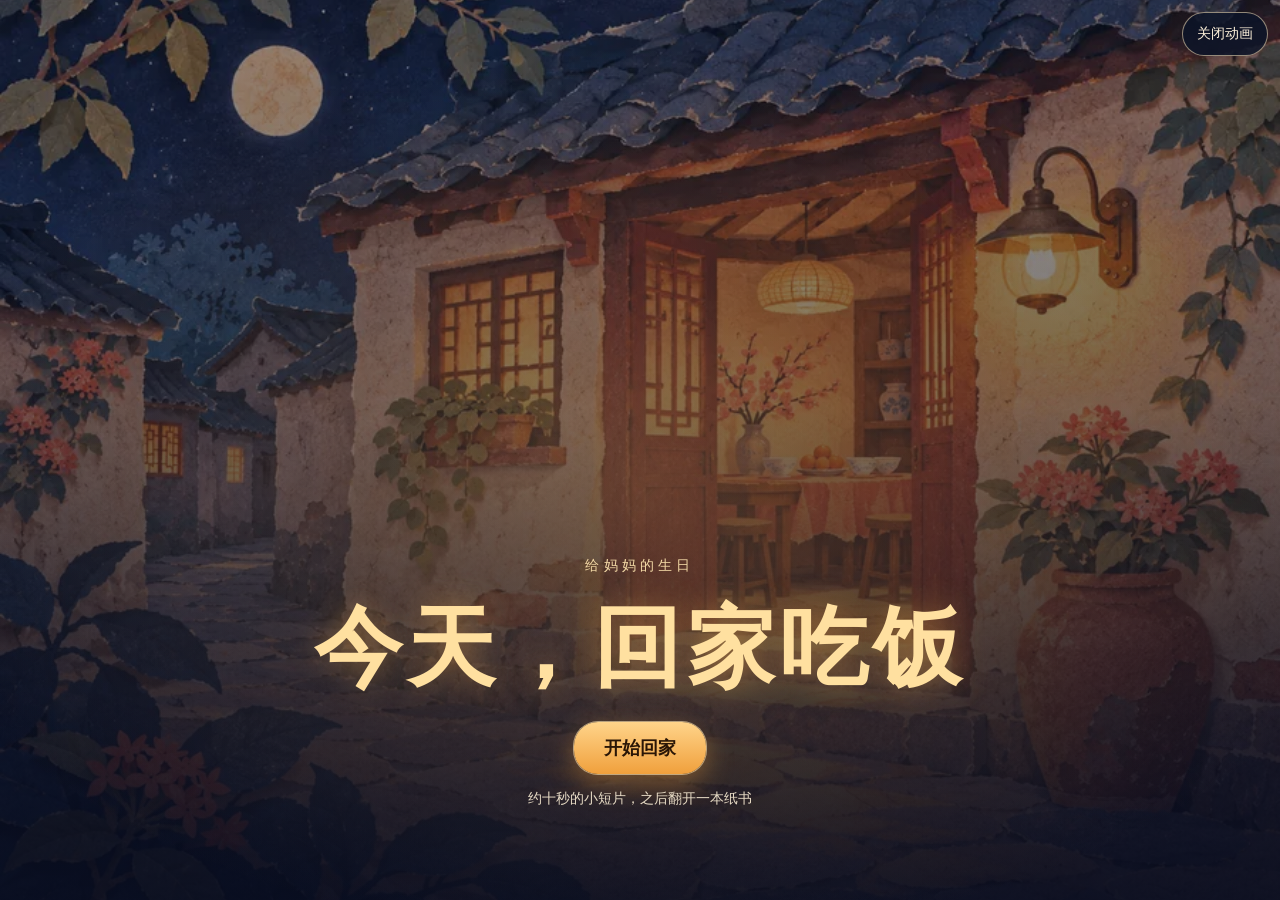
==== commit b4106268: "Illustrate the homecoming book and restore visible scene turns" ====
--- a/index.html
+++ b/index.html
@@ -7,29 +7,194 @@
 <title>今天，回家吃饭</title>
 <link rel='stylesheet' href='home.css?v=home1'>
 <link rel='stylesheet' href='home-keepsake.css?v=home1'>
+<link rel='stylesheet' href='paper-notes.css?v=paper1'>
+<link rel='stylesheet' href='paper-crafts.css?v=paper1'>
+<link rel='stylesheet' href='book-art.css?v=book1'>
 </head>
 <body data-scene='intro'>
-<button class='motion-control ghost' id='motion' type='button' aria-pressed='false'>动画开启</button>
+<button class='motion-control ghost' id='motion' type='button'>关闭动画</button>
 <section id='a' class='scene' data-shot='0' aria-label='回家短片'>
-<div class='shot s1'><img class='art' src='assets/street.webp' alt=''><i class='glow'></i></div>
+<div class='shot s1'><img class='art' src='assets/book-street.webp' alt=''><i class='glow'></i></div>
 <div class='shot s2'><i class='slit'></i><svg class='hall' viewBox='0 0 400 300' aria-hidden='true'><path pathLength='1' d='M120 290V40h160v250M120 40l50 70M280 40l-50 70M170 110h60v100h-60zM120 290l50-80M280 290l-50-80'/><path pathLength='1' d='M182 176h36M188 176v22M212 176v22M200 110v26M189 146q11-16 22 0zM193 176q7-14 14 0'/><path pathLength='1' d='M140 118v36M133 128h14M136 270q10-9 22 0M150 282q10-9 22 0'/></svg></div>
-<div class='shot s3'><img class='art' src='assets/table.webp' alt=''><i class='near'></i></div>
+<div class='shot s3'><img class='art' src='assets/book-table.webp' alt=''><i class='near'></i></div>
 <i class='scrim'></i>
 <p class='line' id='line' aria-live='polite'></p>
 <div class='intro'><p class='kicker'>给妈妈的生日</p><h1>今天，回家吃饭</h1><button class='cta' id='start'>开始回家</button><p class='hint'>约十秒的小短片，之后翻开一本纸书</p></div>
 <div class='ctrl' id='actrl' hidden><button class='ghost' id='pause'>暂停</button><button class='ghost' id='skipA'>跳过，去翻书</button></div>
 </section>
-<section id='b' class='scene' aria-label='手作纸书'>
-<div class='book'>
-<article class='page on'><div class='pic'><figure class='print-house'><img src='assets/street.webp' alt='夜色里为你亮着灯的家'></figure></div><div class='txt'><p class='kicker'>一本手作的小书</p><h2>写给妈妈</h2><p>饭做好了。今天你先坐下，有几句话，想趁菜还热着说给你听。</p></div></article>
-<article class='page'><div class='pic'><div class='pop' id='pop'><img class='bq' src='assets/bouquet.webp' alt='层层纸瓣做成的康乃馨花束' width='1145' height='1374'><div class='pocket'><span>给妈妈</span></div><button class='tab' id='tab' aria-label='拉下纸条，让花升起'>拉 ↓</button></div></div><div class='txt'><h2>一束不会谢的花</h2><p>拉下一截纸签。今天的第一束花，送给你。</p><button class='cta sm' id='pull'>拉一下，让花升起来</button></div></article>
-<article class='page'><div class='pic'><div class='fold' id='fold'><div class='letter' id='letter' aria-hidden='true'><p>妈妈：<br>有些话平时说得太少。<br>谢谢你。也盼以后一起吃饭的日子，再多一些。今天先把这束花收下，再慢慢吃蛋糕。<span>爱你的家人</span></p></div><i class='flap t'></i><i class='flap bt'></i><i class='seal'>爱</i></div></div><div class='txt'><h2>一封折起来的信</h2><p>有些话当面说会不好意思，就写在这里。</p><button class='cta sm' id='openL' aria-controls='letter' aria-expanded='false'>打开信</button></div></article>
-<article class='page'><div class='pic'><svg viewBox='0 0 240 200' aria-hidden='true'><path d='M120 0v44' stroke='#6b4320' stroke-width='2'/><path d='M100 62L58 152h124L140 62z' fill='#ffcf7a' opacity='.4'/><path d='M96 64q24-34 48 0z' fill='#d89a3a'/><ellipse cx='120' cy='150' rx='46' ry='6' fill='#e9dcc4'/><path d='M84 148q36-64 72 0z' fill='#a9afbd'/><circle cx='120' cy='98' r='5' fill='#d9a441'/><path d='M24 156h192' stroke='#6b4320' stroke-width='6' stroke-linecap='round'/></svg></div><div class='txt'><h2>饭做好了</h2><p>菜都上桌了，蛋糕还罩着。回到餐桌，等你亲手揭开。</p><button class='cta' id='toC'>回到餐桌</button></div></article>
+<section id="b" class="scene" aria-label="手作纸书">
+  <div class="book">
+    <article class="page on" data-art="street">
+      <div class="pic">
+        <figure class="book-illustration">
+          <img src="assets/book-street.webp" alt="剪纸小巷的尽头，一盏暖灯照着家门" width="900" height="650">
+          <i class="book-glow door-glow" aria-hidden="true"></i>
+        </figure>
+      </div>
+      <div class="txt">
+        <p class="kicker">一本手作的小书</p>
+        <h2>写给妈妈</h2>
+        <p>巷子里的灯亮了，饭也做好了。回来先坐一会儿，我们把攒了一路的心意，慢慢翻给你看。</p>
+      </div>
+    </article>
+    <article class="page" data-art="flower">
+      <div class="pic">
+        <figure class="book-illustration">
+          <img src="assets/book-flower.webp" alt="摊开在窗边的花瓣和暖色纸片" width="900" height="650">
+          <div class="pop" id="pop">
+            <img class="bq" src="assets/book-bouquet.svg" alt="五支手绘剪纸康乃馨" width="260" height="250">
+            <div class="pocket"><span>给妈妈</span></div>
+            <button class="tab" type="button" id="tab" aria-label="拉下纸签，让花升起">拉 ↓</button>
+          </div>
+        </figure>
+      </div>
+      <div class="txt">
+        <h2>一束不会谢的花</h2>
+        <p>窗边散着几片花瓣。拉一下纸签，把整束康乃馨送给妈妈。</p>
+        <button class="cta sm" type="button" id="pull">拉一下，让花升起来</button>
+      </div>
+    </article>
+    <article class="page" data-art="letter">
+      <div class="pic">
+        <figure class="book-illustration">
+          <img src="assets/book-letter.webp" alt="胡桃木书桌上散着压花、红线和纸屑" width="900" height="650">
+          <div class="fold" id="fold">
+            <div class="letter" id="letter" aria-hidden="true">
+              <p>妈妈：<br>有些话平时说得太少。<br>谢谢你。也盼以后一起吃饭的日子，再多一些。今天先把这束花收下，再慢慢吃蛋糕。<span>爱你的家人</span></p>
+            </div>
+            <i class="flap t"></i><i class="flap bt"></i><i class="seal">爱</i>
+          </div>
+        </figure>
+      </div>
+      <div class="txt">
+        <h2>一封折起来的信</h2>
+        <p>花底下压着一封信。还有一句没写完的话，留给下一页的海。</p>
+        <button class="cta sm" type="button" id="openL" aria-controls="letter" aria-expanded="false">打开信</button>
+      </div>
+    </article>
+    <article class="page craft-sea" data-art="sea" aria-label="海边 · 漂流瓶">
+      <div class="pic">
+        <figure class="book-illustration">
+          <img src="assets/book-sea.webp" alt="夜潮在月光下叠着纸浪，岸边有一座灯塔" width="900" height="650">
+          <svg viewBox="0 0 360 260" class="book-overlay" aria-hidden="true">
+            <defs><linearGradient id="book-sea-beam"><stop stop-color="#ffdb8b"/><stop offset="1" stop-color="#ffdb8b" stop-opacity="0"/></linearGradient></defs>
+            <path class="cs-beam" d="M73 105L293 89 293 153Z" fill="url(#book-sea-beam)"/>
+            <g fill="none" stroke="#edf4e8" stroke-linecap="round">
+              <path class="cs-w cs-w1" d="M6 179q17-4 36 0t46 0m150-18q21-3 48 0t38-1"/>
+              <path class="cs-w cs-w2" d="M121 195q17-3 26 0t32 0m81-4q15-2 26 0t25-1"/>
+              <path class="cs-w cs-w3" d="M8 236q21-7 55-7t38-9m122 6q34-6 53-4"/>
+            </g>
+            <g class="cs-boat"><g transform="translate(73 190)">
+              <path d="M-8 0H21L14 7H-2Z" fill="#f5dfb9" stroke="#704735"/>
+              <path d="M7-15V0H-4Z" fill="#dc8d70"/><path d="M8-13V0H18Z" fill="#fbebcd"/>
+            </g></g>
+            <g class="cs-bottle"><g class="cs-bob"><g transform="translate(60 208) rotate(-17)">
+              <path d="M-20-6Q-19-10-12-10H6Q10-10 12-5H18V5H12Q10 10 6 10H-12Q-19 9-20 4Z" fill="#9bcac4" stroke="#163c45" stroke-width="1.5"/>
+              <path class="cs-note" d="M-13-4H6V5H-13Q-10 1-13-4Z" fill="#fff0ce" stroke="#a8734d"/>
+              <rect class="cs-cork" x="17" y="-5.5" width="7" height="11" rx="2" fill="#bd624c" stroke="#65362e"/>
+              <path d="M-15-6Q-10-8 1-7" fill="none" stroke="#fff5db" stroke-linecap="round"/>
+            </g></g></g>
+            <g class="cs-heart" transform="translate(249 165)"><path d="M0 0C-7-10-17 0 0 12 17 0 7-10 0 0Z" fill="#ffbc9b"/><path d="M-20-10v8m-4-4h8M21 2v8m-4-4h8" stroke="#ffe4a2" stroke-linecap="round"/></g>
+          </svg>
+        </figure>
+      </div>
+      <div class="txt">
+        <h2>海边 · 漂流瓶</h2>
+        <p>把信里没说完的话卷进小瓶子。按下瓶塞，潮水会把它送过灯塔。</p>
+        <div class="cs-write">
+          <textarea maxlength="60" rows="2" aria-label="一句想对妈妈说的心愿，最多60字" placeholder="想对妈妈说的一句话（可以留空）"></textarea>
+          <button class="cs-btn cs-send" type="button">塞好瓶塞，放进海里</button>
+        </div>
+        <p class="cs-transit" role="status" hidden>纸条正在漂向灯塔……</p>
+        <div class="cs-echo" hidden>
+          <p>灯塔接住了这张纸条：</p>
+          <p class="cs-msg" aria-live="polite"></p>
+          <button class="cs-btn cs-again" type="button">捞回来，再写一封</button>
+        </div>
+      </div>
+    </article>
+    <article class="page craft-forest" data-art="forest" data-lit="0" aria-label="林间 · 萤火小路">
+      <div class="pic">
+        <figure class="book-illustration">
+          <img src="assets/book-forest.webp" alt="月下的松林有一条小路通往山间的家" width="900" height="650">
+          <svg viewBox="0 0 360 260" class="book-overlay" aria-hidden="true">
+            <defs>
+              <radialGradient id="book-firefly-glow"><stop stop-color="#ffd67d" stop-opacity=".72"/><stop offset="1" stop-color="#ffd67d" stop-opacity="0"/></radialGradient>
+              <g id="book-firefly-lamp">
+                <path d="M0 2V22" stroke="#594131" stroke-width="2"/>
+                <path d="M-8-10 0-15 8-10Z" fill="#be7663"/>
+                <path d="M-6-9H6L5 1H-5Z" fill="currentColor"/>
+                <path d="M-7 2H7" stroke="#ad7864" stroke-width="2" stroke-linecap="round"/>
+                <circle r="24" fill="transparent"/>
+              </g>
+            </defs>
+            <path class="cf-trail" pathLength="100" d="M152 249c-8-28 108-34 60-60s-66-21-41-39 26-15 26-34" fill="none" stroke="#f6ca7e" stroke-width="3" stroke-linecap="round"/>
+            <g class="cf-r" data-r="1" fill="#ffe68b"><circle class="cf-fly" cx="108" cy="221" r="3"/><circle class="cf-fly" cx="119" cy="199" r="1.9"/><circle class="cf-fly" cx="145" cy="212" r="2.3"/></g>
+            <g class="cf-r" data-r="2" fill="#e4bc70"><path d="M291 88q19-12 22-6-5 11-22 6m-8 11q-13-3-16-15 10 0 16 15"/><circle class="cf-fly" cx="245" cy="187" r="2"/></g>
+            <g class="cf-r" data-r="3" transform="translate(59 101)"><path d="M-12-5-14-17-5-12Q0-15 5-12L14-17 12-5C16 17-16 17-12-5Z" fill="#9b614b"/><circle cx="-5" cy="-4" r="4" fill="#ffe9c2"/><circle cx="5" cy="-4" r="4" fill="#ffe9c2"/><path d="M-5-4h.1m10 0h.1" stroke="#282034" stroke-width="2.5" stroke-linecap="round"/></g>
+            <g class="cf-r" data-r="4" fill="#ffe4a2"><path d="M247 52l3 8 8 3-8 3-3 8-3-8-8-3 8-3Z"/><circle class="cf-fly" cx="267" cy="92" r="2.8"/><circle class="cf-fly" cx="232" cy="89" r="2"/></g>
+            <g class="cf-r" data-r="5" fill="#ffe4a2"><circle class="cf-homelight" cx="192" cy="126" r="36" fill="url(#book-firefly-glow)"/><circle class="cf-fly" cx="210" cy="112" r="2.5"/><circle class="cf-fly" cx="174" cy="120" r="2"/></g>
+            <g class="cf-lamp" transform="translate(128 223)" data-i="1"><circle class="cf-glow" r="26" fill="url(#book-firefly-glow)"/><use href="#book-firefly-lamp"/></g>
+            <g class="cf-lamp" transform="translate(249 197)" data-i="2"><circle class="cf-glow" r="26" fill="url(#book-firefly-glow)"/><use href="#book-firefly-lamp"/></g>
+            <g class="cf-lamp" transform="translate(151 178)" data-i="3"><circle class="cf-glow" r="26" fill="url(#book-firefly-glow)"/><use href="#book-firefly-lamp"/></g>
+            <g class="cf-lamp" transform="translate(218 158)" data-i="4"><circle class="cf-glow" r="26" fill="url(#book-firefly-glow)"/><use href="#book-firefly-lamp"/></g>
+            <g class="cf-lamp" transform="translate(162 142)" data-i="5"><circle class="cf-glow" r="26" fill="url(#book-firefly-glow)"/><use href="#book-firefly-lamp"/></g>
+            <g class="cf-arrival" fill="#fff2b6"><circle cx="167" cy="107" r="2"/><circle cx="204" cy="103" r="3"/><circle cx="214" cy="127" r="2"/><circle cx="184" cy="101" r="1.5"/></g>
+          </svg>
+        </figure>
+      </div>
+      <div class="txt">
+        <h2>林间 · 萤火小路</h2>
+        <p class="cf-msg" aria-live="polite">过了海就是林子。点亮路边的五盏纸灯，把灯塔照过的路接回家。</p>
+        <div class="cf-btns" role="group" aria-label="五盏纸灯">
+          <button class="cf-btn" type="button" data-i="1" aria-pressed="false" aria-label="点亮第1盏纸灯">1</button>
+          <button class="cf-btn" type="button" data-i="2" aria-pressed="false" aria-label="点亮第2盏纸灯">2</button>
+          <button class="cf-btn" type="button" data-i="3" aria-pressed="false" aria-label="点亮第3盏纸灯">3</button>
+          <button class="cf-btn" type="button" data-i="4" aria-pressed="false" aria-label="点亮第4盏纸灯">4</button>
+          <button class="cf-btn" type="button" data-i="5" aria-pressed="false" aria-label="点亮第5盏纸灯">5</button>
+        </div>
+        <p class="cf-foot"><span class="cf-count">已点亮 0 / 5</span><button class="cf-reset" type="button">熄灯重来</button></p>
+      </div>
+    </article>
+    <article class="page craft-notes" data-art="notes">
+      <div class="pic">
+        <figure class="book-illustration">
+          <img src="assets/book-notes.webp" alt="几张压着红色蜡封的空白祝福笺" width="900" height="650">
+          <i class="book-glow notes-glow" aria-hidden="true"></i>
+        </figure>
+      </div>
+      <div class="txt">
+        <h2>祝福短笺</h2>
+        <p>萤火飞到家门口，一点光就变成一张短笺。写下想留下的话，也可以让这些祝福开满屏。</p>
+        <button type="button" class="cta sm" id="paper-notes-open" aria-haspopup="dialog">打开祝福短笺</button>
+      </div>
+    </article>
+    <article class="page" data-art="table">
+      <div class="pic">
+        <figure class="book-illustration">
+          <img src="assets/book-table.webp" alt="暖灯底下，一家人的饭菜和罩着的蛋糕" width="900" height="650">
+          <i class="book-glow table-glow" aria-hidden="true"></i>
+        </figure>
+      </div>
+      <div class="txt">
+        <h2>饭做好了</h2>
+        <p>先把海风、萤火和写下的话夹进书里。饭桌上还留着最后一道甜的，等你亲手揭开。</p>
+        <button class="cta" type="button" id="toC">回到餐桌</button>
+      </div>
+    </article>
+  </div>
+  <nav class="bnav" aria-label="翻页">
+    <button class="ghost" type="button" id="prev">上一页</button>
+    <span id="pg" aria-live="polite">1 / 7</span>
+    <button class="ghost" type="button" id="next">下一页</button>
+  </nav>
+</section>
+<div class="paper-turn" aria-hidden="true" hidden>
+  <div class="paper-turn-sheet"></div>
+  <svg class="paper-turn-motif" viewBox="0 0 100 100"><path></path><circle cx="80" cy="21" r="2"/><circle cx="19" cy="71" r="2"/></svg>
 </div>
-<nav class='bnav' aria-label='翻页'><button class='ghost' id='prev'>上一页</button><span id='pg'>1 / 4</span><button class='ghost' id='next'>下一页</button></nav>
-</section>
 <section id='c' class='scene' data-s='cover' aria-label='生日蛋糕'>
-<img class='art bg' src='assets/table.webp' alt=''>
+<img class='art bg' src='assets/book-table.webp' alt=''>
 <i class='sky'></i><i class='beam l'></i><i class='beam r'></i><i class='dots'></i>
 <canvas id='fx' aria-hidden='true'></canvas><i class='reveal-light' aria-hidden='true'></i>
 <p class='ctip'>晚饭好了，最后一道是甜的</p>
@@ -45,7 +210,7 @@
   <div class="home-card-body">
     <div class="home-card-plate"><img id="home-card-preview" width="900" height="1200" hidden></div>
     <div class="home-card-controls">
-      <p>收过花、读过信，就各盖一枚章。</p>
+      <p>收花、读信、放漂流瓶或点亮小路，都可以留下一枚章。</p>
       <div class="home-card-options" role="group" aria-label="纪念笺配色">
         <button type="button" data-card-theme="warm" aria-pressed="true">暖灯纸笺</button>
         <button type="button" data-card-theme="night" aria-pressed="false">星夜来信</button>
@@ -56,7 +221,14 @@
     </div>
   </div>
 </dialog>
-<script src='home.js?v=home1'></script>
-<script src='home-keepsake.js?v=home1'></script>
+<dialog id='home-notes-dialog' aria-label='祝福短笺'>
+  <form method='dialog' class='paper-notes-loading'>
+    <button type='submit' class='paper-notes-return' autofocus>回到手作书</button>
+  </form>
+</dialog>
+<script src='home.js?v=book1'></script>
+<script src='paper-notes.js?v=paper1'></script>
+<script src='paper-crafts.js?v=book1'></script>
+<script src='home-keepsake.js?v=book1'></script>
 </body>
 </html>
--- a/paper-notes.css
+++ b/paper-notes.css
@@ -0,0 +1,74 @@
+.craft-notes .pic {
+  background: radial-gradient(ellipse at 50% 54%, #f5d5bb, transparent 68%);
+}
+
+#home-notes-dialog {
+  position: fixed;
+  inset: 0;
+  width: 100%;
+  height: 100%;
+  height: 100dvh;
+  max-width: none;
+  max-height: none;
+  margin: 0;
+  padding: 0;
+  border: 0;
+  overflow: hidden;
+  background: #f8e7df;
+}
+
+#home-notes-dialog iframe {
+  display: block;
+  width: 100%;
+  height: 100%;
+  border: 0;
+}
+
+.paper-notes-return {
+  position: fixed;
+  z-index: 5;
+  inset-block-start: max(8px, env(safe-area-inset-top));
+  inset-inline-end: max(12px, env(safe-area-inset-right));
+  min-height: 44px;
+  padding: 0 15px;
+  border: 1px solid #d7a995;
+  border-radius: 100px;
+  background: #fffaf3;
+  color: #673f31;
+  font: 600 15px/1.25 system-ui, sans-serif;
+  cursor: pointer;
+}
+
+.paper-notes-return:focus-visible {
+  outline: 2px solid #854f31;
+  outline-offset: 2px;
+}
+
+.paper-notes-embedded {
+  margin: 0;
+  overflow: hidden;
+}
+
+.paper-notes-embedded #journey.theatre-deck > #panel-wall {
+  padding-top: max(63px, calc(env(safe-area-inset-top) + 55px));
+  padding-bottom: max(10px, env(safe-area-inset-bottom));
+}
+
+.paper-notes-embedded #journey #panel-wall :is(#wall-compose, #wall-submit, #wall-back) {
+  min-height: 44px;
+}
+
+.paper-notes-embedded .paper-notes-status:not(:empty) {
+  position: fixed;
+  z-index: 6;
+  inset-inline: 12px;
+  inset-block-end: max(12px, env(safe-area-inset-bottom));
+  width: fit-content;
+  padding: 8px 15px;
+  margin: auto;
+  background: #634138;
+  color: #fffaf3;
+  border-radius: 999px;
+  font-size: 14px;
+  pointer-events: none;
+}
--- a/paper-crafts.css
+++ b/paper-crafts.css
@@ -0,0 +1,112 @@
+.craft-sea .pic,.craft-forest .pic{position:relative;overflow:hidden;background:linear-gradient(#17223b,#2b3f63)}
+.craft-forest .pic{background:linear-gradient(#141d33,#24374f)}
+.craft-sea .pic::after,.craft-forest .pic::after{content:'';position:absolute;inset:0;border:5px solid #f4ead5;box-shadow:inset 0 0 0 1px #b8763a,inset 0 0 18px rgba(20,29,51,.55);pointer-events:none}
+.craft-sea svg,.craft-forest svg{position:absolute;inset:0;width:100%;height:100%;display:block}
+.craft-sea .cs-w{stroke:#f4ead5;stroke-opacity:.5;stroke-width:1.5}
+.craft-sea .cs-w,.craft-sea .cs-bob{transform-box:fill-box;transform-origin:center}
+.craft-sea.on .cs-w1{animation:cs-sway 6s ease-in-out 6 alternate}
+.craft-sea.on .cs-w2{animation:cs-sway 5s ease-in-out 6 alternate-reverse}
+.craft-sea.on .cs-w3{animation:cs-sway 4s ease-in-out 8 alternate}
+@keyframes cs-sway{to{transform:translateX(-8px)}
+}
+.craft-sea .cs-bottle{transition:transform 2.6s cubic-bezier(.45,.05,.3,1)}
+.craft-sea.cs-sent .cs-bottle{transform:translate(186px,-12px)}
+.craft-sea.cs-sent.on .cs-bob{animation:cs-bob 1.8s ease-in-out 2.6s 8 alternate}
+@keyframes cs-bob{to{transform:translateY(3px) rotate(6deg)}
+}
+.craft-sea .cs-boat{transition:transform 3.4s ease-in-out .3s}
+.craft-sea.cs-sent .cs-boat{transform:translateX(200px)}
+.craft-sea .cs-cork,.craft-sea .cs-note,.craft-sea .cs-heart{opacity:0;transition:opacity .4s}
+.craft-sea .cs-heart{transition:opacity .6s 2.6s}
+.craft-sea.cs-sent .cs-cork,.craft-sea.cs-sent .cs-note,.craft-sea.cs-sent .cs-heart{opacity:1}
+.craft-sea .cs-beam{opacity:.12;transition:opacity 1.2s}
+.craft-sea.cs-sent .cs-beam{opacity:.45}
+.craft-sea .cs-glint{opacity:.25;transition:opacity 1.2s}
+.craft-sea.cs-sent .cs-glint{opacity:.9}
+.craft-sea .txt h2,.craft-forest .txt h2{margin:0 0 .25em;font-size:1.15rem;color:#b8325a}
+.craft-sea .txt p,.craft-forest .txt p{margin:0 0 .5em;line-height:1.55;font-size:.95rem}
+.craft-sea [hidden]{display:none!important}
+.craft-sea textarea{display:block;width:100%;box-sizing:border-box;min-height:60px;margin:0 0 8px;padding:8px 10px;font:inherit;font-size:16px;color:#1f2d4a;background:#fffaf0;border:2px solid #b8763a;border-radius:10px;resize:none}
+.craft-sea .cs-btn,.craft-forest .cf-reset{min-height:44px;padding:0 18px;border:0;border-radius:22px;background:#1f2d4a;color:#f4ead5;font:inherit;font-weight:700;cursor:pointer;box-shadow:0 3px 0 #b8763a}
+.craft-sea .cs-again{background:#b8325a;box-shadow:0 3px 0 #1f2d4a}
+.craft-sea .txt .cs-msg{padding:4px 8px;font-weight:700;color:#1f2d4a;background:#f4ead5;border-left:3px solid #b8325a;overflow-wrap:anywhere}
+.craft-sea textarea:focus-visible,.craft-sea button:focus-visible,.craft-forest button:focus-visible{outline:3px solid #b8325a;outline-offset:2px}
+.craft-forest .cf-lamp{cursor:pointer}
+.craft-forest .cf-glow{opacity:0;transition:opacity .6s}
+.craft-forest .cf-shade{fill:#4a4258;stroke:#f4ead5;stroke-opacity:.4;transition:fill .5s}
+.craft-forest .cf-lamp.is-on .cf-glow{opacity:1}
+.craft-forest .cf-lamp.is-on .cf-shade{fill:#f2c46b}
+.craft-forest .cf-r{opacity:0;pointer-events:none;transition:opacity .8s}
+.craft-forest .cf-r.is-on{opacity:1}
+.craft-forest.on .cf-r.is-on .cf-fly{animation:cf-blink 1.6s ease-in-out 6 alternate}
+@keyframes cf-blink{from{opacity:.3}
+to{opacity:1}
+}
+.craft-forest .cf-trail{stroke-dasharray:100;stroke-dashoffset:100;transition:stroke-dashoffset 1s ease}
+.craft-forest[data-lit='1'] .cf-trail{stroke-dashoffset:80}
+.craft-forest[data-lit='2'] .cf-trail{stroke-dashoffset:60}
+.craft-forest[data-lit='3'] .cf-trail{stroke-dashoffset:40}
+.craft-forest[data-lit='4'] .cf-trail{stroke-dashoffset:20}
+.craft-forest[data-lit='5'] .cf-trail{stroke-dashoffset:0}
+.craft-forest .cf-smoke{opacity:0;transition:opacity 1s .4s}
+.craft-forest.cf-done .cf-smoke{opacity:.7}
+.craft-forest .cf-stars{opacity:.35;transition:opacity 1s}
+.craft-forest.cf-done .cf-stars{opacity:.95}
+.craft-forest .cf-btns{display:flex;flex-wrap:wrap;gap:8px}
+.craft-forest .cf-btn{width:44px;height:44px;padding:0;border:2px solid #1f2d4a;border-radius:12px 12px 18px 18px;background:#f4ead5;color:#1f2d4a;font:inherit;font-weight:700;cursor:pointer;transition:background .3s}
+.craft-forest .cf-btn.is-on{background:#f2c46b;border-color:#b8325a;box-shadow:0 0 0 3px rgba(242,196,107,.45)}
+.craft-forest .txt .cf-foot{display:flex;align-items:center;gap:12px;margin:8px 0 0}
+.craft-forest .cf-count{font-size:.9rem;color:#8a5a2e}
+.craft-forest .cf-reset{padding:0 14px;font-weight:400;background:transparent;color:#1f2d4a;border:2px solid #1f2d4a;box-shadow:none}
+body[data-motion='gentle'] .craft-sea *,body[data-motion='gentle'] .craft-forest *{animation:none!important;transition:none!important}
+
+.craft-sea .pic > svg,
+.craft-forest .pic > svg {
+  position: static;
+  max-width: 540px;
+  overflow: visible;
+}
+
+.craft-sea .pic,
+.craft-forest .pic {
+  background: #19253d;
+  padding: 6px;
+}
+
+.craft-sea .txt h2,
+.craft-forest .txt h2 {
+  color: #7d2b43;
+  font-size: clamp(22px, min(6vw, 6vh), 30px);
+}
+
+.craft-forest .cf-btn {
+  flex: 0 0 44px;
+}
+
+.craft-sea .cs-echo {
+  padding-bottom: 5px;
+}
+
+.craft-sea textarea {
+  scroll-margin-block: 8px;
+}
+
+@media (max-aspect-ratio: 1/1) {
+  .page.craft-sea,
+  .page.craft-forest {
+    grid-template-rows: minmax(0, 1fr) auto;
+  }
+
+  .craft-sea .txt,
+  .craft-forest .txt {
+    max-height: 56vh;
+    max-height: 56dvh;
+    padding: 12px 17px 16px;
+  }
+}
+
+@media (max-width: 359px) {
+  .craft-forest .cf-btns {
+    gap: 6px;
+  }
+}
--- a/book-art.css
+++ b/book-art.css
@@ -0,0 +1,126 @@
+.page[data-art] .pic {
+  min-width: 0;
+  container-type: size;
+  overflow: hidden;
+  padding: 0;
+  background: radial-gradient(ellipse at 51% 56%, #e2b98c, transparent 72%);
+}
+
+.page[data-art] .pic::after {
+  content: none;
+}
+
+.book-illustration {
+  position: relative;
+  display: grid;
+  place-items: center;
+  width: min(calc(100% - 28px), 620px);
+  width: min(calc(100% - 28px), 620px, calc((100cqh - 20px) * 18 / 13));
+  aspect-ratio: 18 / 13;
+  margin: 0;
+  overflow: hidden;
+  border-radius: 4px;
+  background: #493b44;
+  box-shadow: 0 0 0 1px #a87e56aa, 0 0 0 5px #fff4de, 0 7px 13px 4px #63402342;
+}
+
+.book-illustration > img,
+.book-illustration > .book-overlay {
+  position: absolute;
+  inset: 0;
+  display: block;
+  width: 100%;
+  max-width: none;
+  height: 100%;
+}
+
+.book-illustration > img { object-fit: cover; }
+.page[data-art] .fold { width: min(80%, 340px); height: 71%; }
+.page[data-art] .flap.t {
+  clip-path: polygon(0 0, 100% 0, 50% 100%);
+  height: 61%;
+  background: linear-gradient(160deg, #fff3d2, #deb384);
+}
+.page[data-art] .flap.bt { height: 60%; background: linear-gradient(#d4a477, #f0ce9e); }
+.page[data-art] .letter { font-size: clamp(11px, min(3.35vw, 4vh), 17px); }
+.page[data-art] .letter span { margin-top: 3px; }
+.page[data-art] .pop { height: 100%; }
+.page[data-art] .bq { width: 82%; left: 9%; height: 96%; bottom: 5%; }
+.page[data-art] .pocket { bottom: 7%; height: 41%; }
+.page[data-art] .tab { z-index: 1; bottom: 0; }
+
+.book-glow {
+  position: absolute;
+  inset: 10% 10%;
+  opacity: 0;
+  pointer-events: none;
+  background: radial-gradient(ellipse at var(--lx, 57%) var(--ly, 52%), #ffdc8552, transparent 48%);
+  mix-blend-mode: screen;
+}
+.door-glow { --lx: 59%; --ly: 49%; }
+.notes-glow { --lx: 51%; --ly: 58%; }
+.table-glow { --lx: 52%; --ly: 26%; }
+.page.on .book-glow { animation: book-light 1.8s ease-out both; }
+@keyframes book-light { 28% { opacity: 1; } 100% { opacity: .3; } }
+
+.craft-sea .cs-w { stroke-opacity: .64; }
+.craft-sea .cs-beam { opacity: 0; }
+.craft-sea.cs-sent .cs-beam { opacity: .62; }
+.craft-sea .cs-bottle { transition-duration: 1.55s; }
+.craft-sea.cs-sent .cs-bottle { transform: translate(177px, -31px); }
+.craft-sea .cs-boat { transition: transform 2s ease-in-out .15s; }
+.craft-sea.cs-sent .cs-boat { transform: translate(241px, -38px); }
+.craft-sea .cs-heart { transition-delay: 1.4s; }
+.craft-sea.cs-sent.on .cs-bob { animation: cs-bob 1.3s ease-in-out 1.55s 4 alternate; }
+.craft-forest .cf-lamp { color: #55566c; }
+.craft-forest .cf-lamp.is-on { color: #ffd591; }
+.craft-forest .cf-arrival { opacity: 0; transform-origin: 53% 48%; }
+.craft-forest.on.cf-done .cf-arrival { animation: book-arrival 1.7s ease-out both; }
+@keyframes book-arrival {
+  from { opacity: 0; transform: translateY(8px) scale(.8); }
+  38% { opacity: 1; }
+  to { opacity: .82; transform: none; }
+}
+
+.paper-turn {
+  position: fixed;
+  inset: 0;
+  z-index: 4;
+  overflow: hidden;
+  pointer-events: none;
+  color: var(--turn-ink, #813143);
+}
+.paper-turn-sheet {
+  position: absolute;
+  inset: -3%;
+  background:
+    linear-gradient(120deg, transparent 86%, #663b2830 86%, #fff4d9a0 88%, transparent 93%),
+    linear-gradient(110deg, var(--turn-edge, #c38974), var(--turn-paper, #f5d1aa) 18% 76%, var(--turn-edge, #c38974));
+  border-block: 1px solid #fff6e4;
+  box-shadow: 0 0 22px #1c122d70;
+}
+.paper-turn-motif {
+  position: absolute;
+  left: 50%;
+  top: 48%;
+  width: clamp(88px, 23vw, 154px);
+  height: auto;
+  transform: translate(-50%, -50%);
+  overflow: visible;
+  fill: none;
+  stroke: currentColor;
+  stroke-width: 2.8;
+  stroke-linecap: round;
+  stroke-linejoin: round;
+}
+.paper-turn-motif circle { fill: currentColor; stroke: none; }
+
+@media (min-aspect-ratio: 1/1) {
+  .page[data-art] .txt { padding-inline: clamp(14px, 2.8vw, 40px); }
+}
+@media (max-width: 375px) {
+  .page[data-art] .pic { margin-inline: -1px; }
+  .page[data-art] .fold { height: 77%; }
+}
+
+body[data-motion="gentle"] .craft-forest.cf-done .cf-arrival { opacity: .82; }
